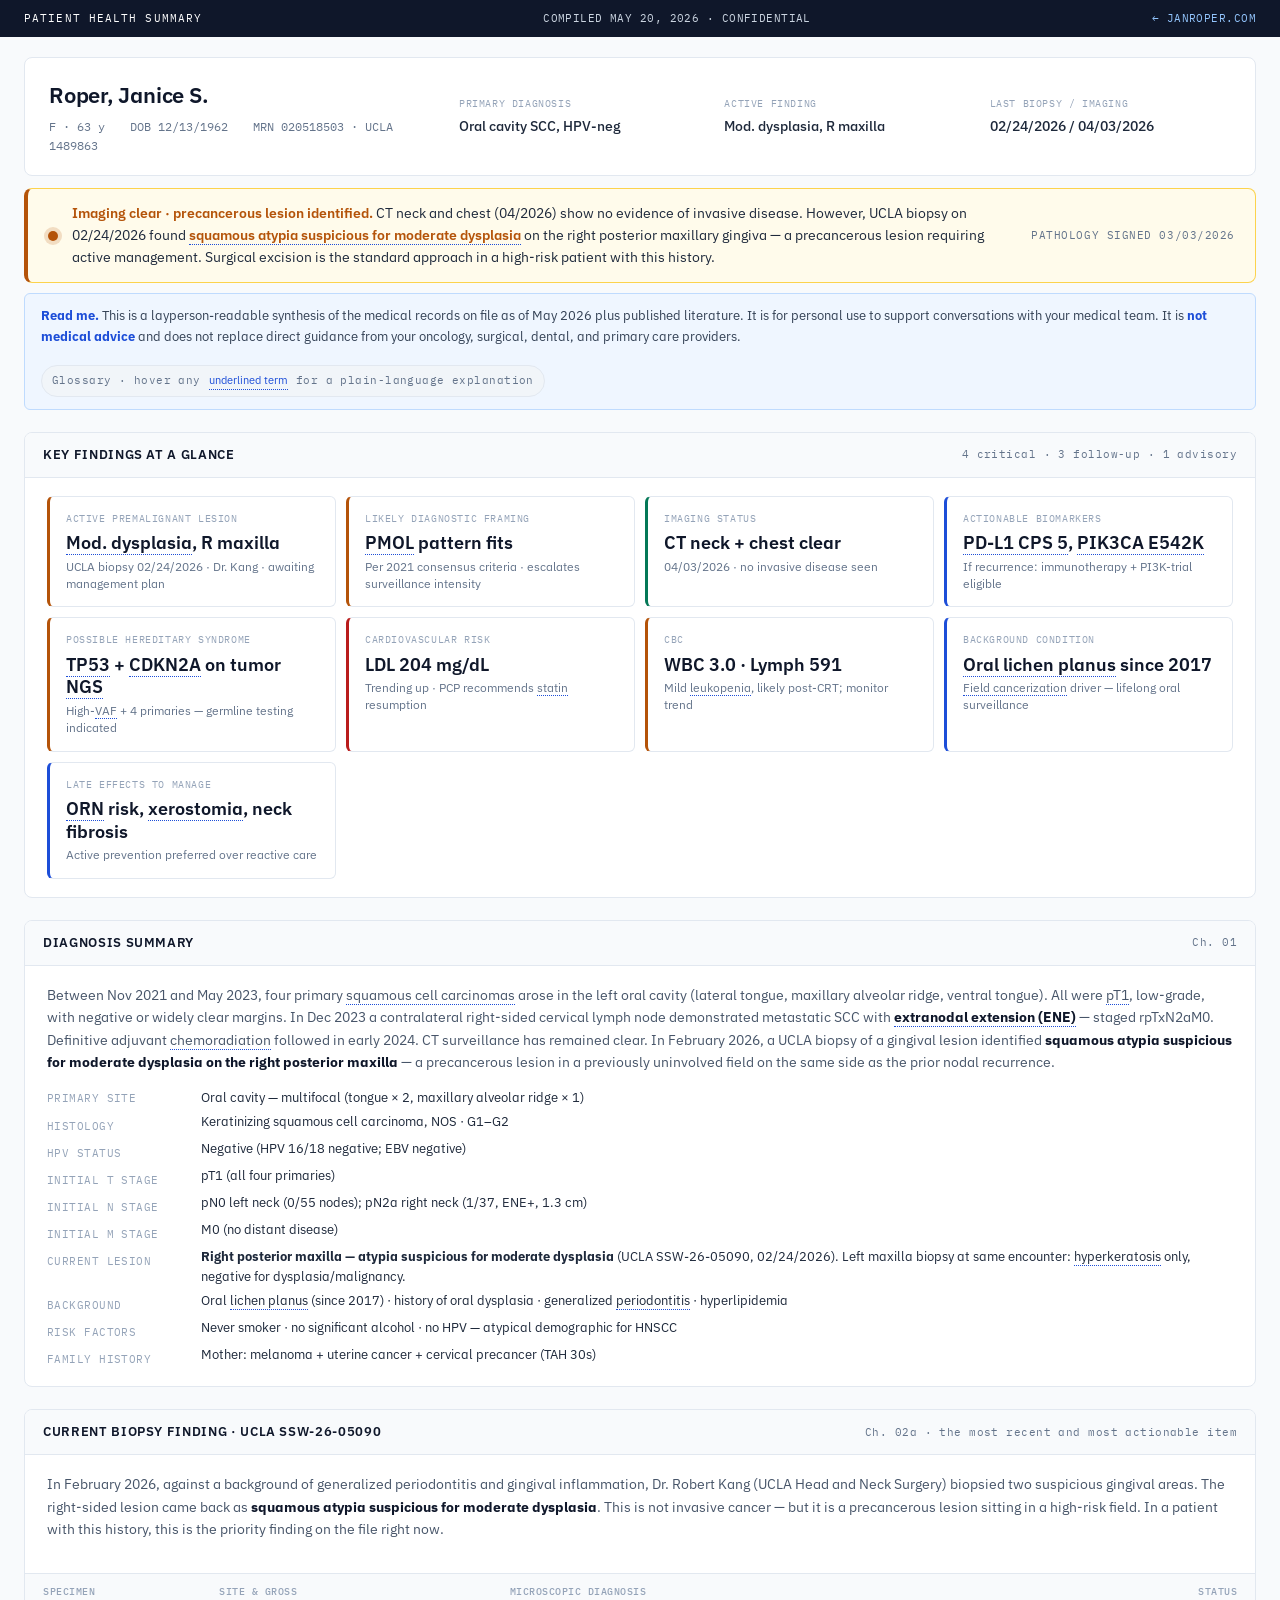
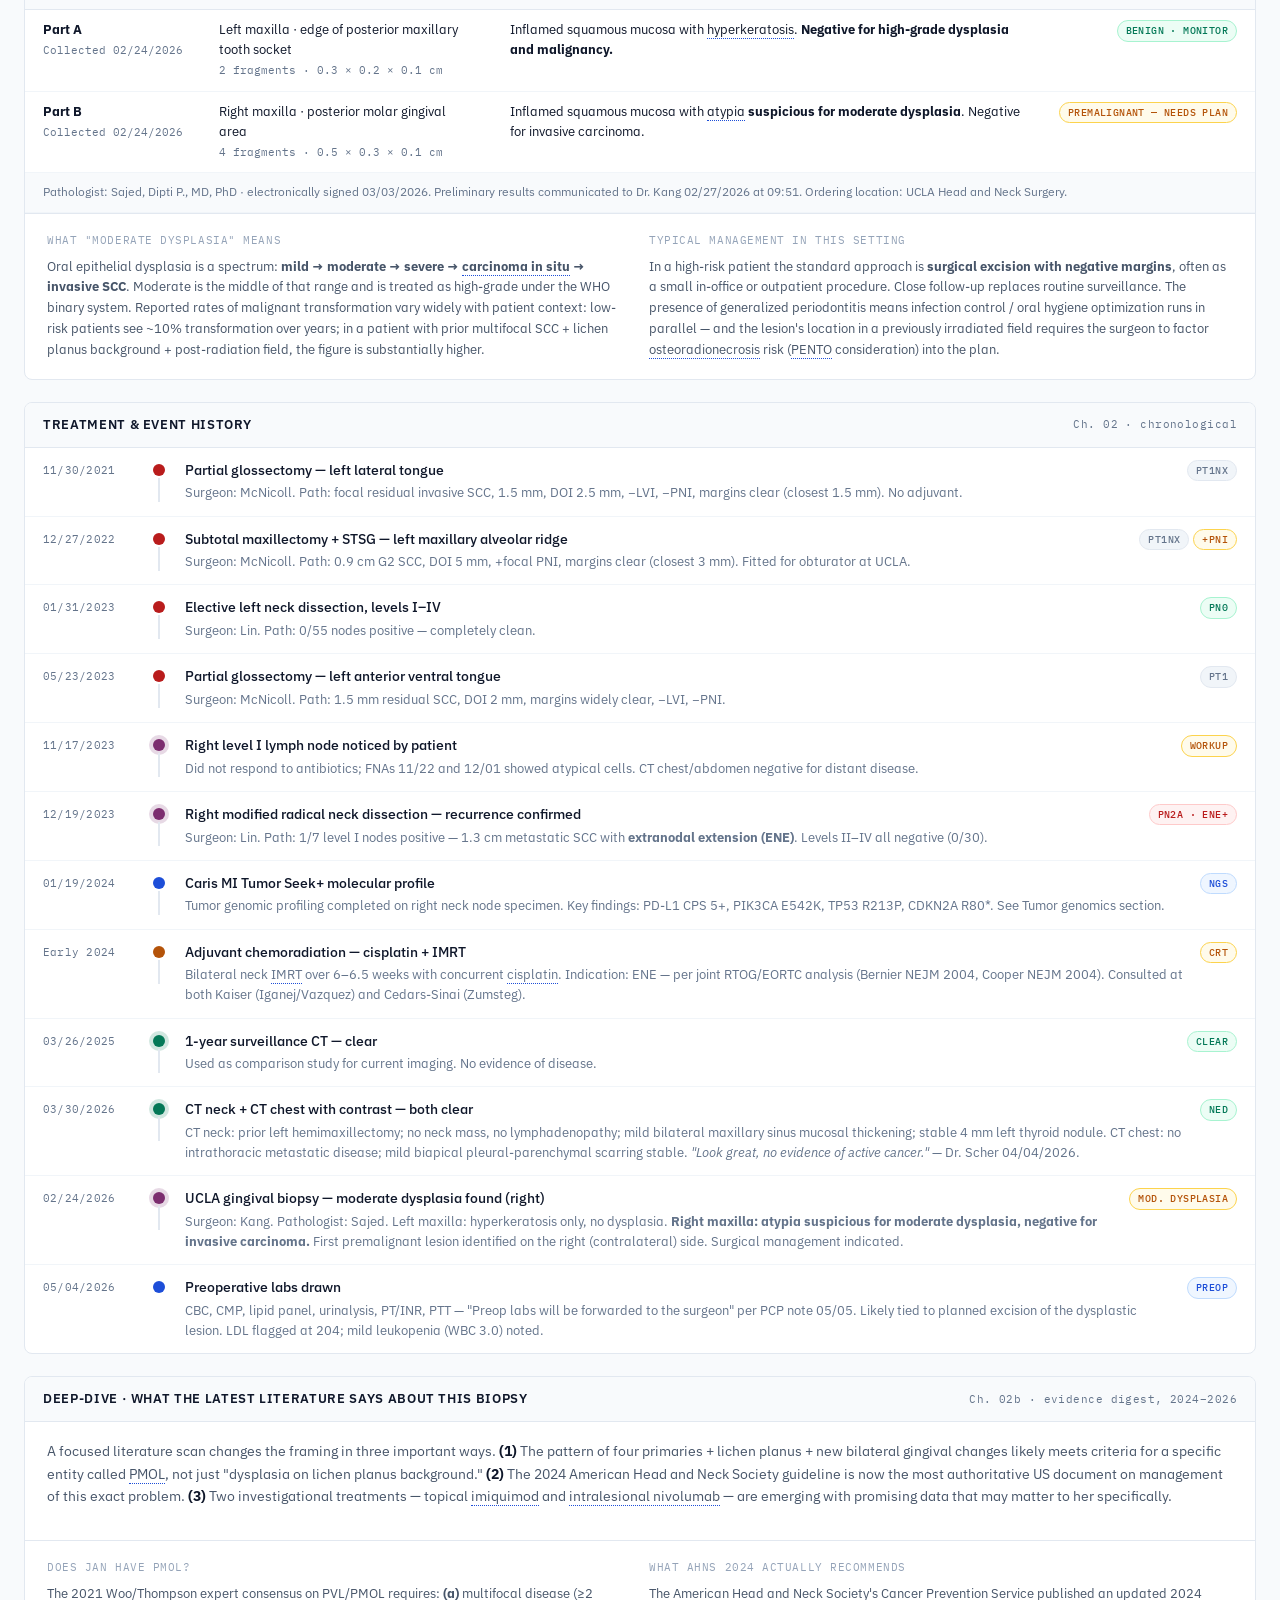
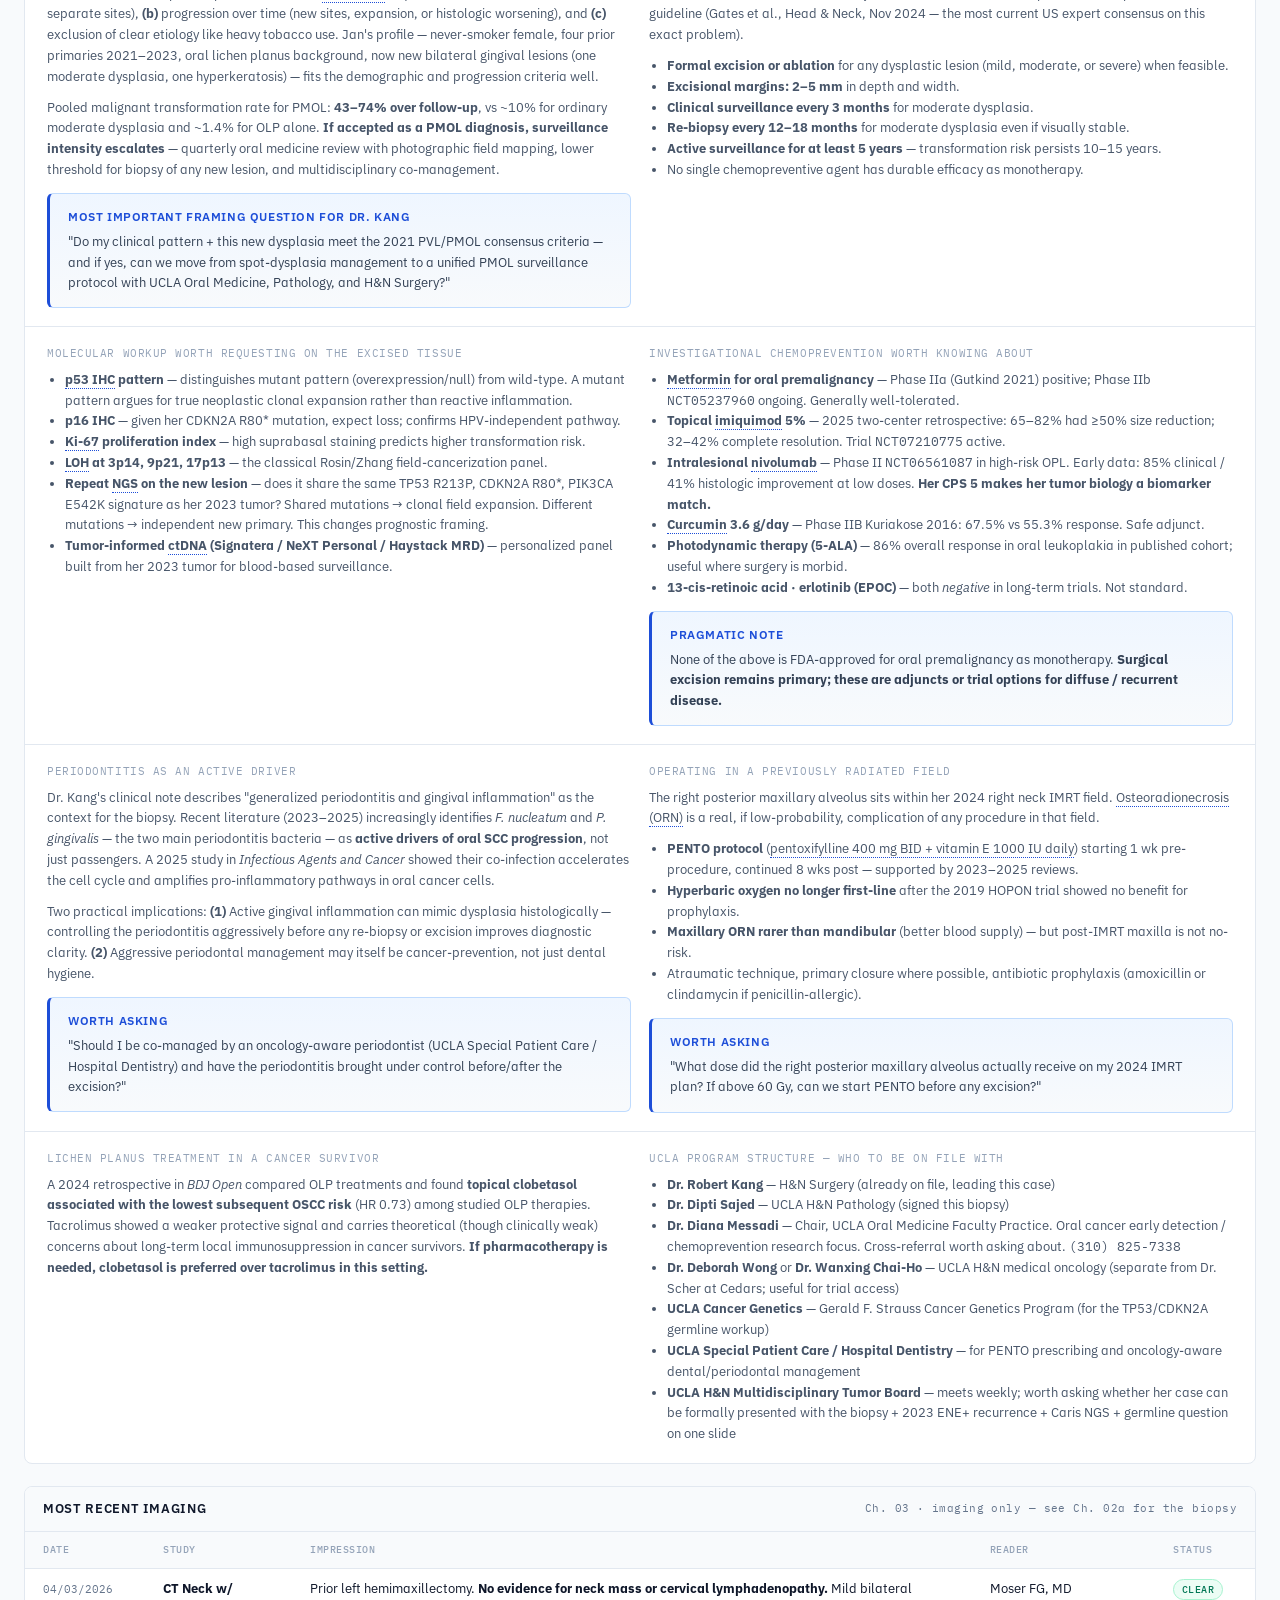
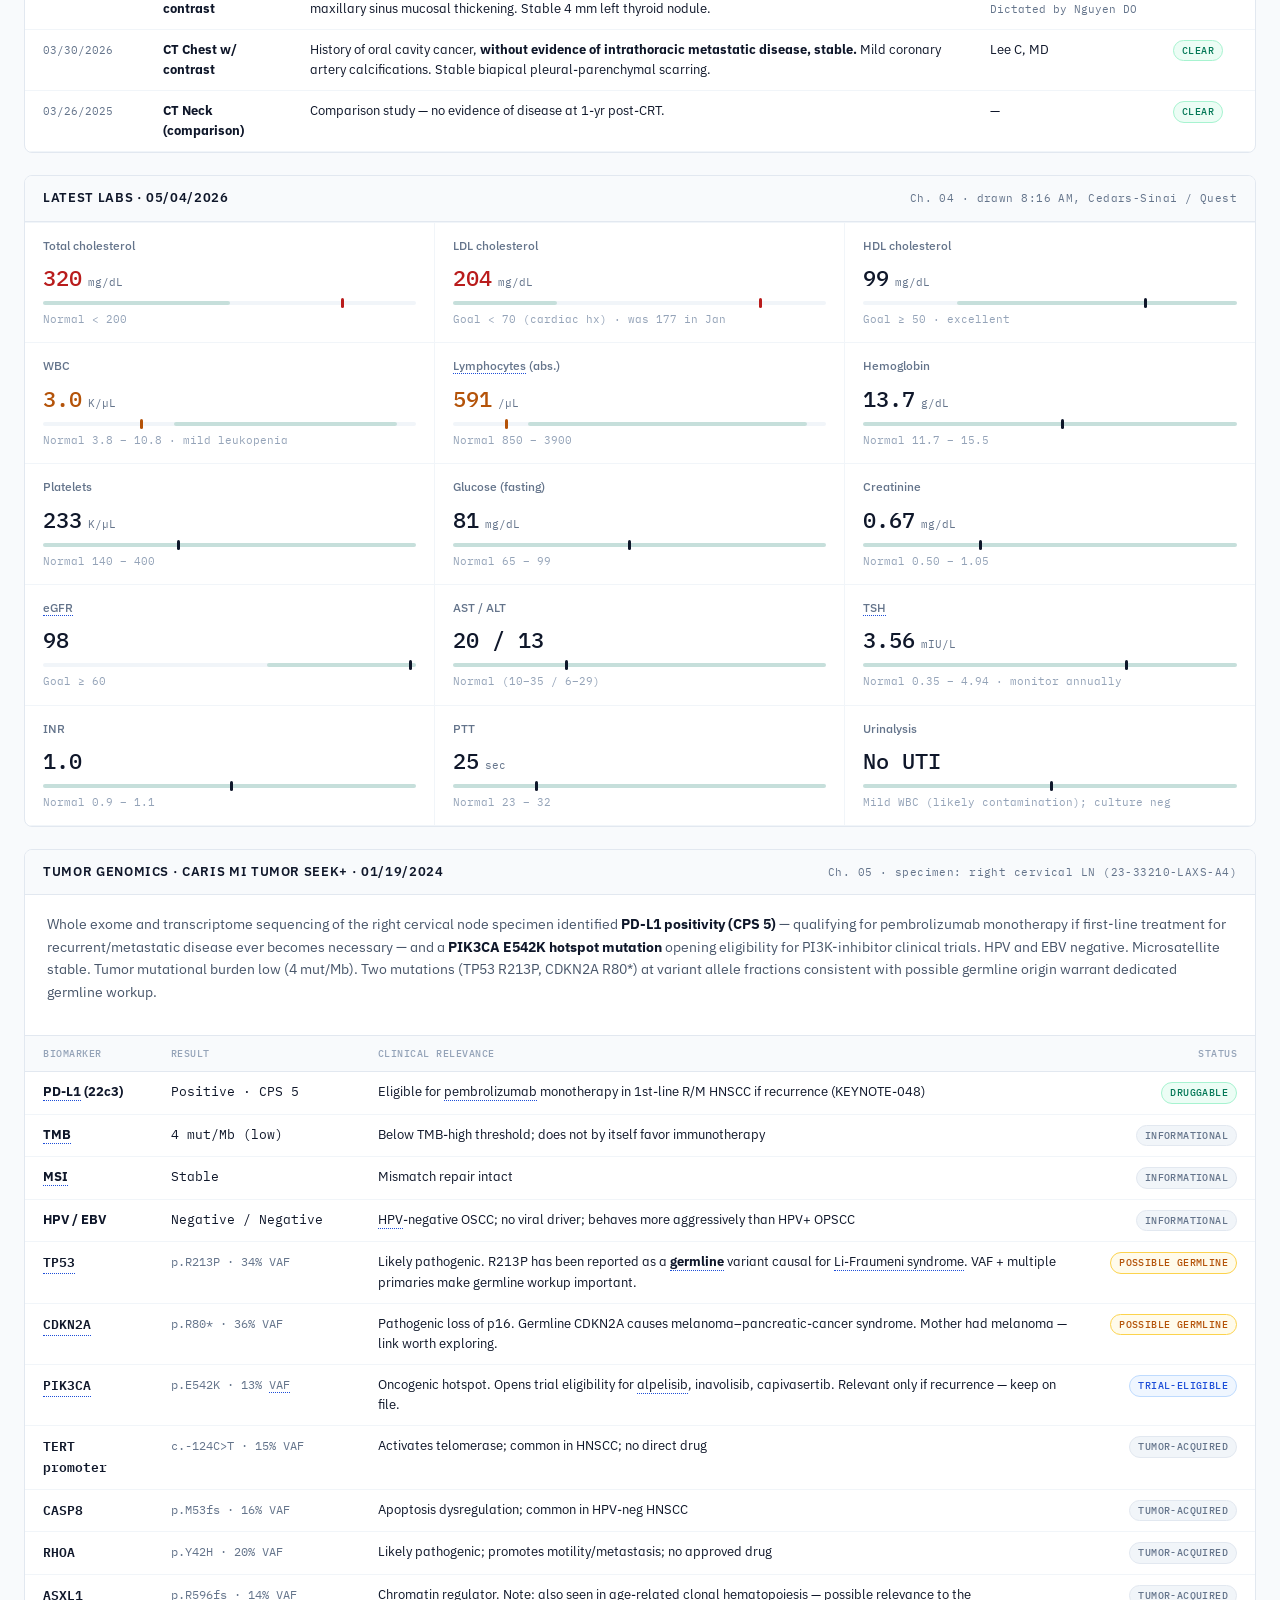
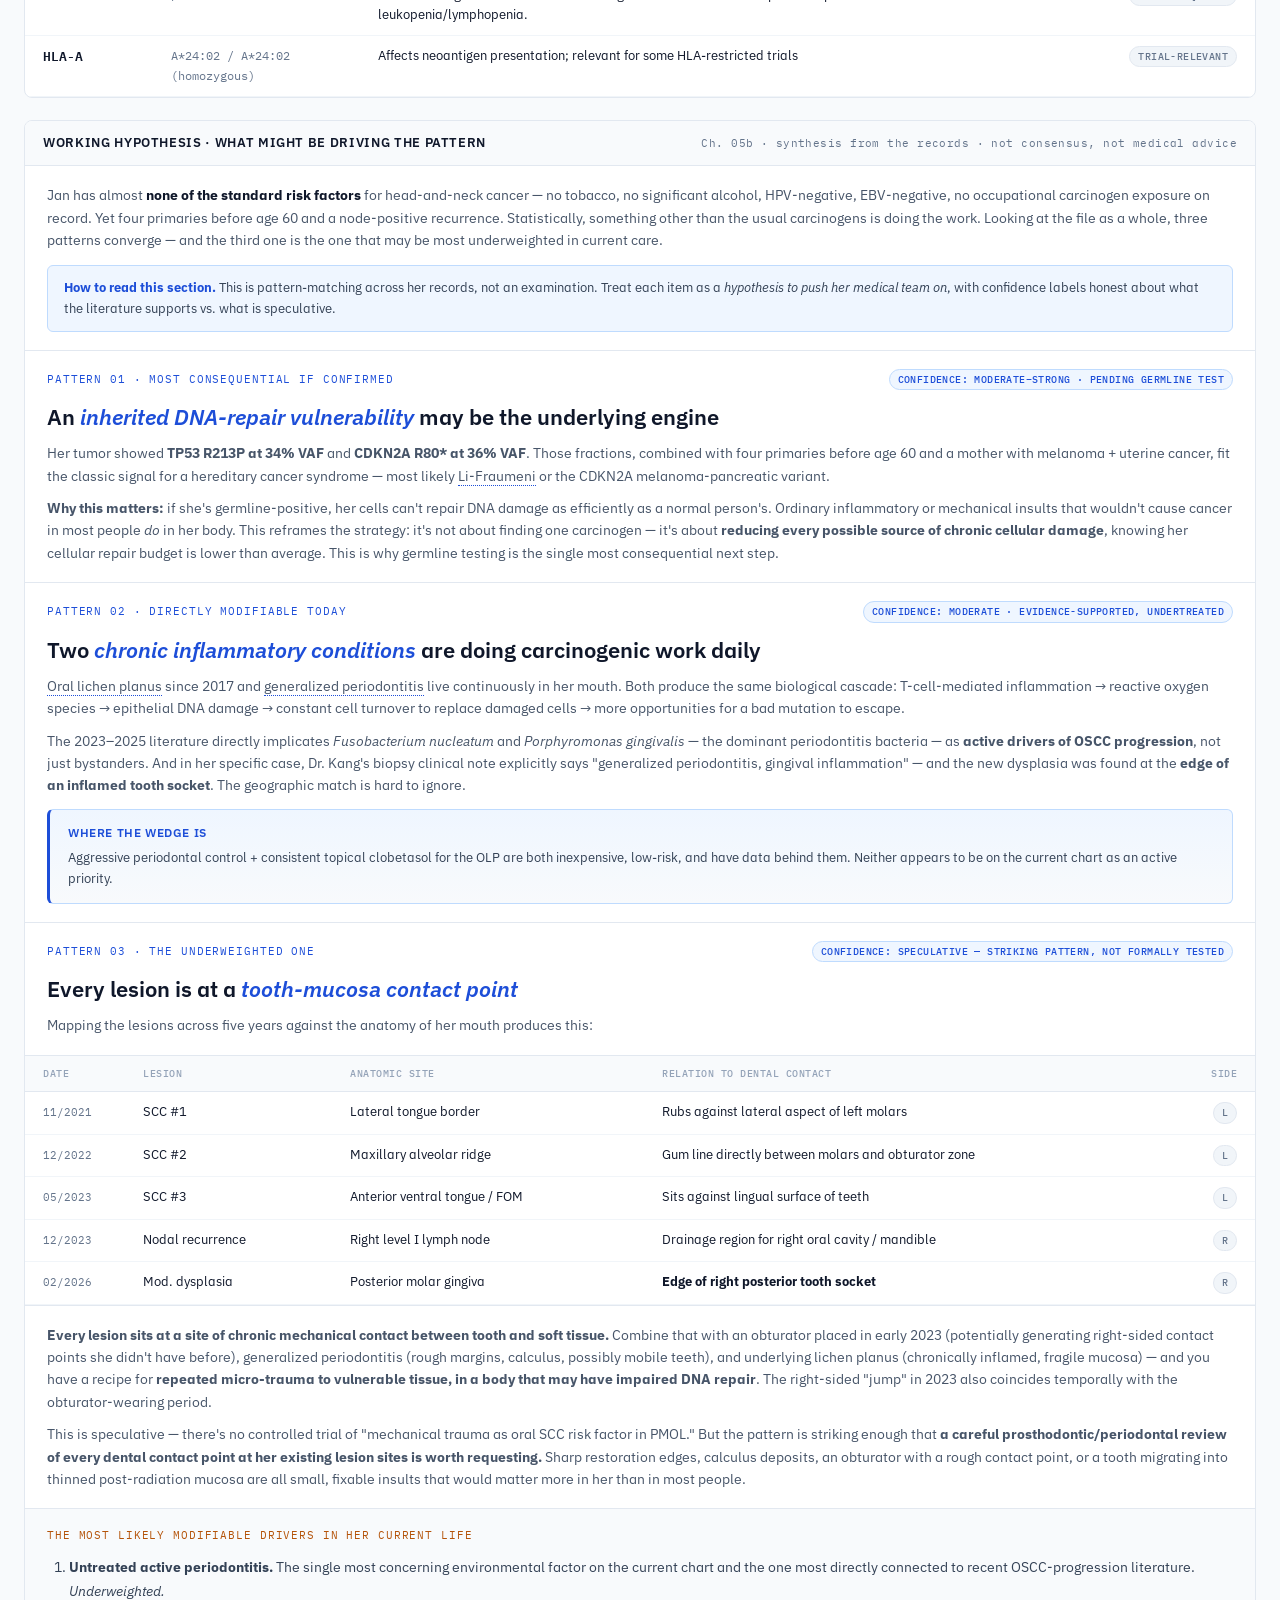
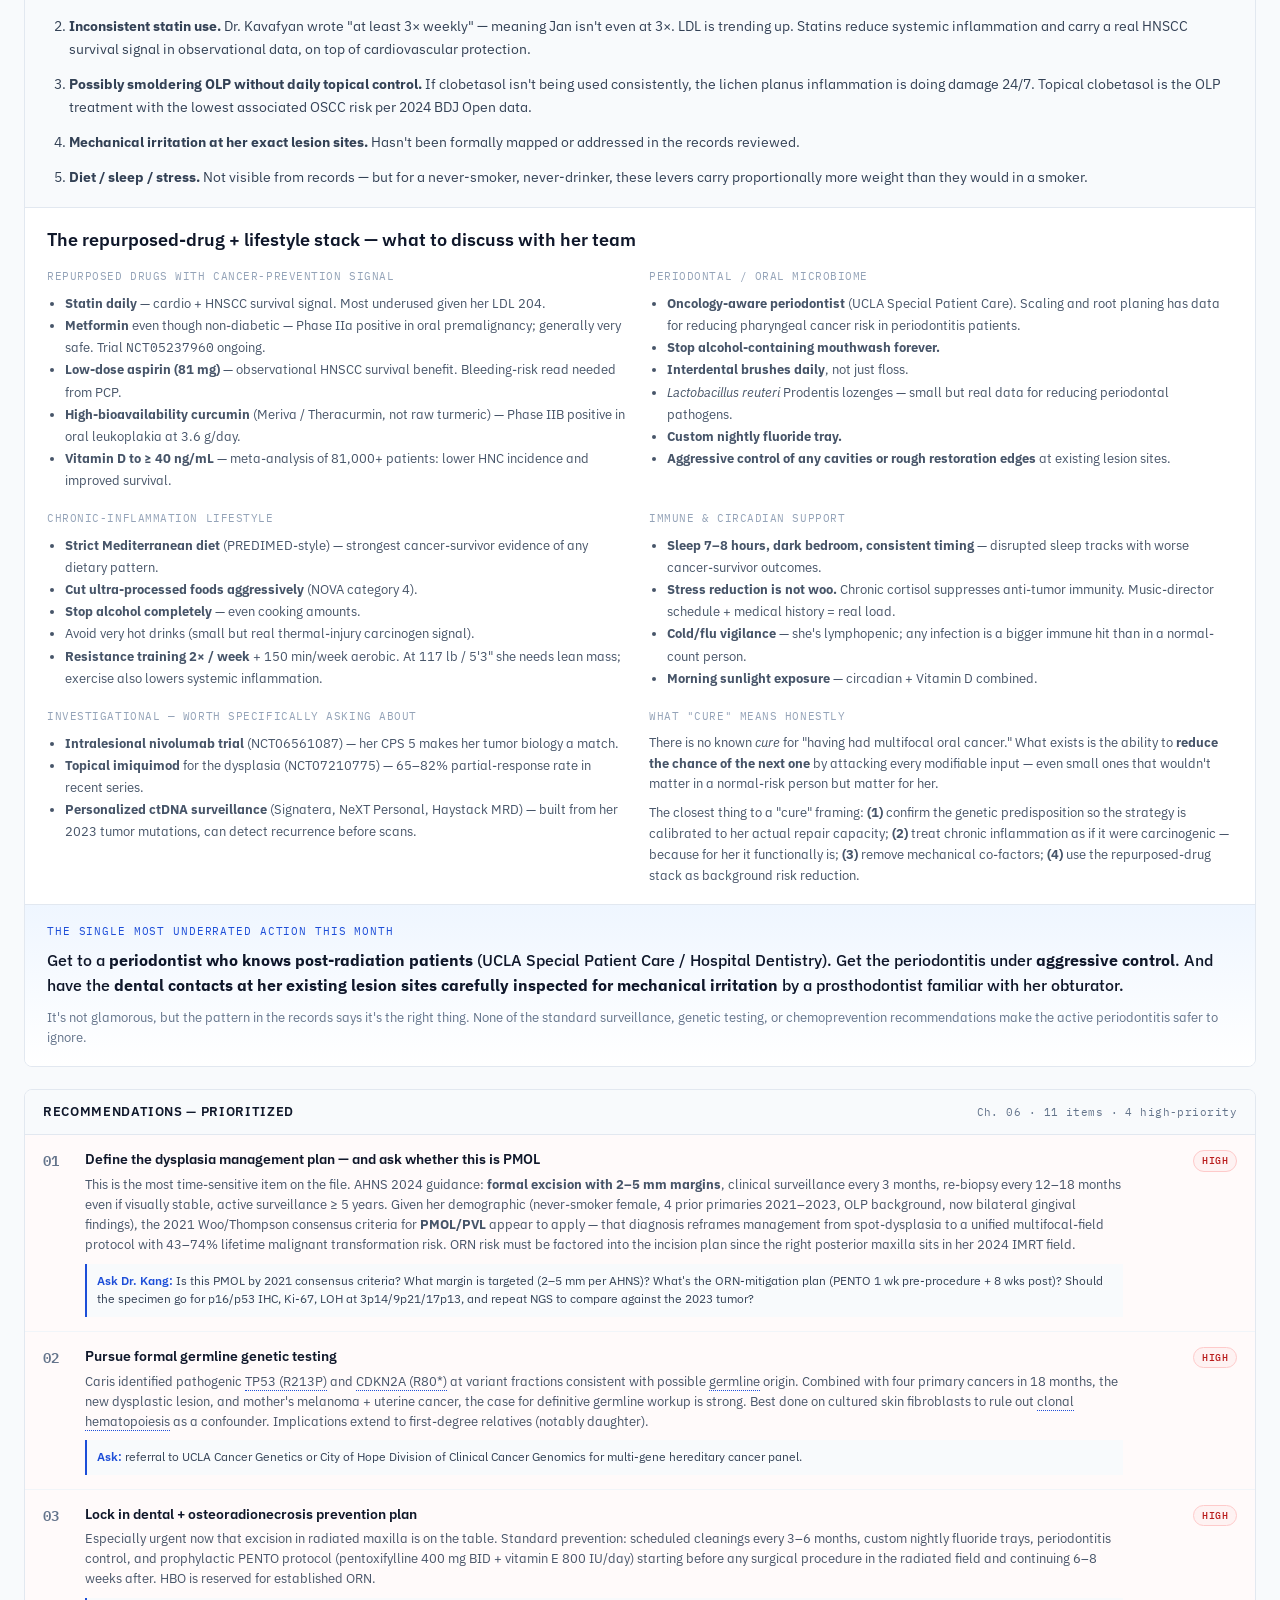
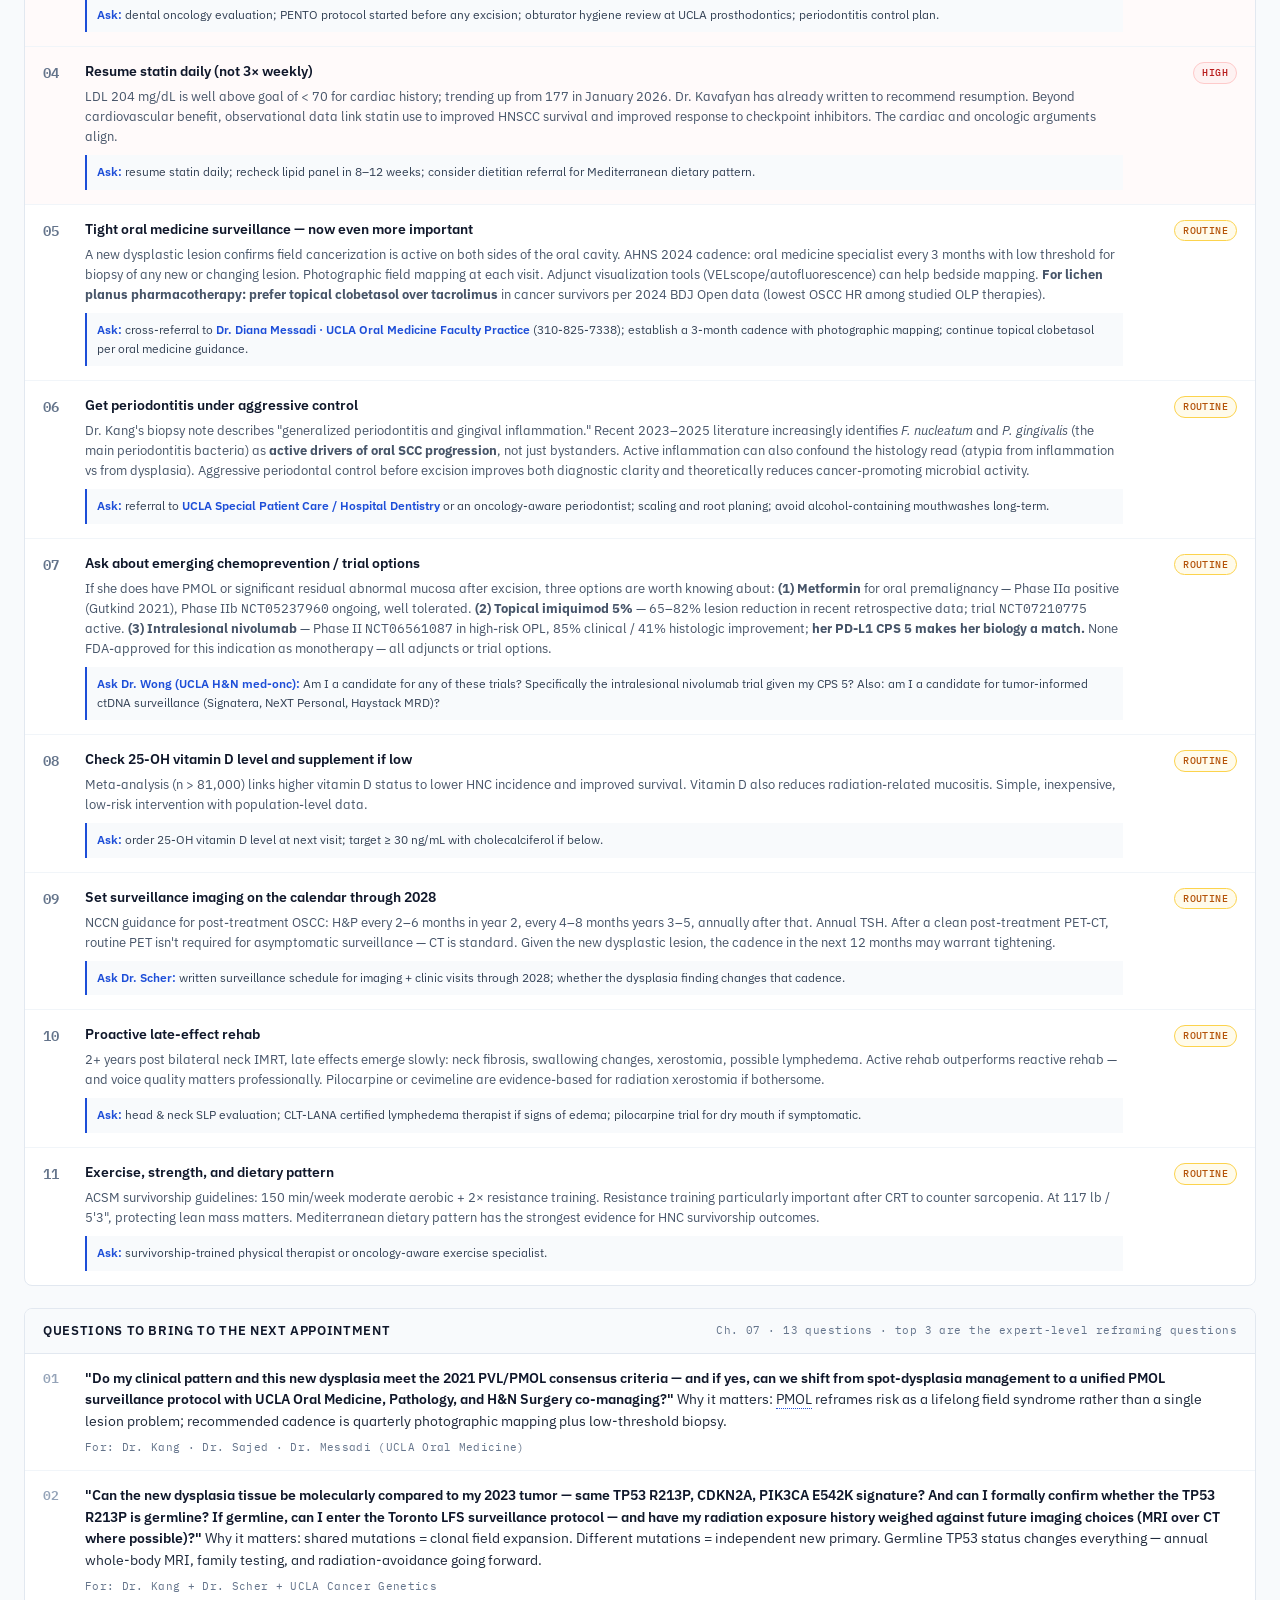
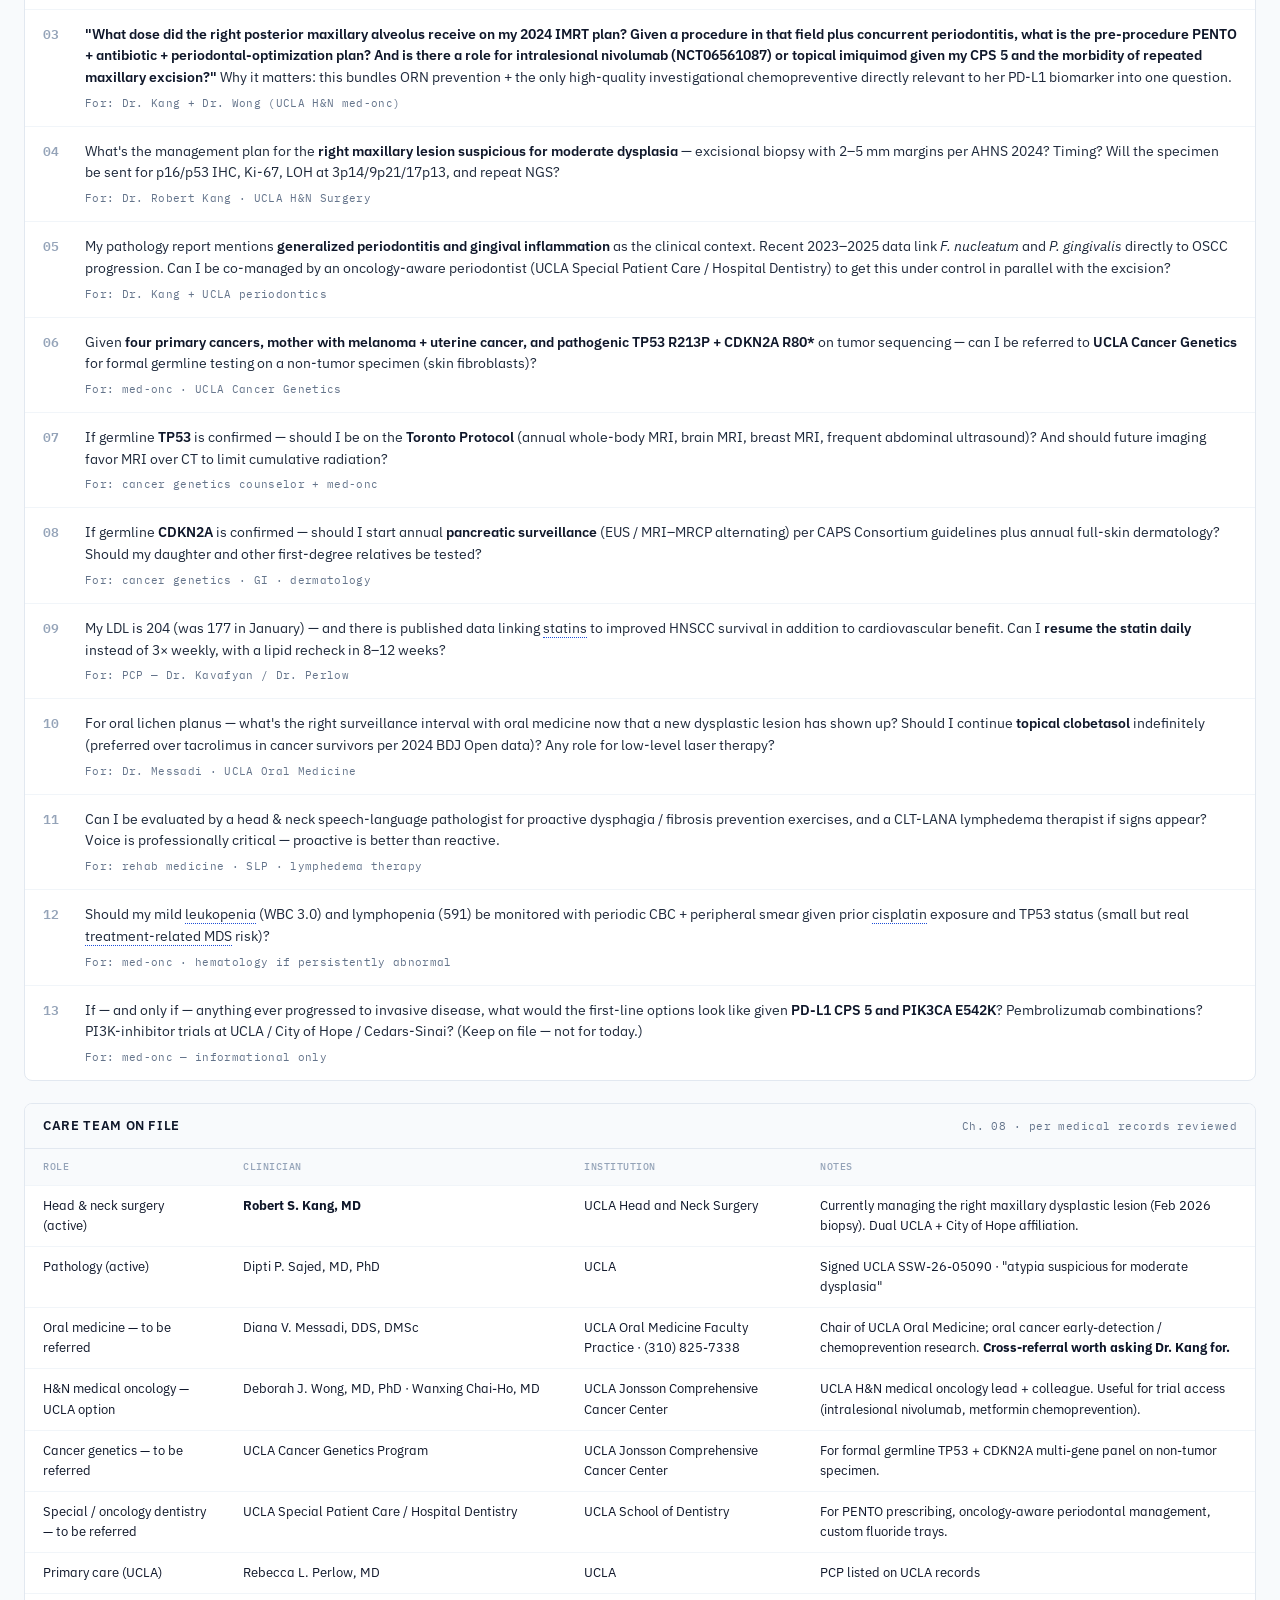
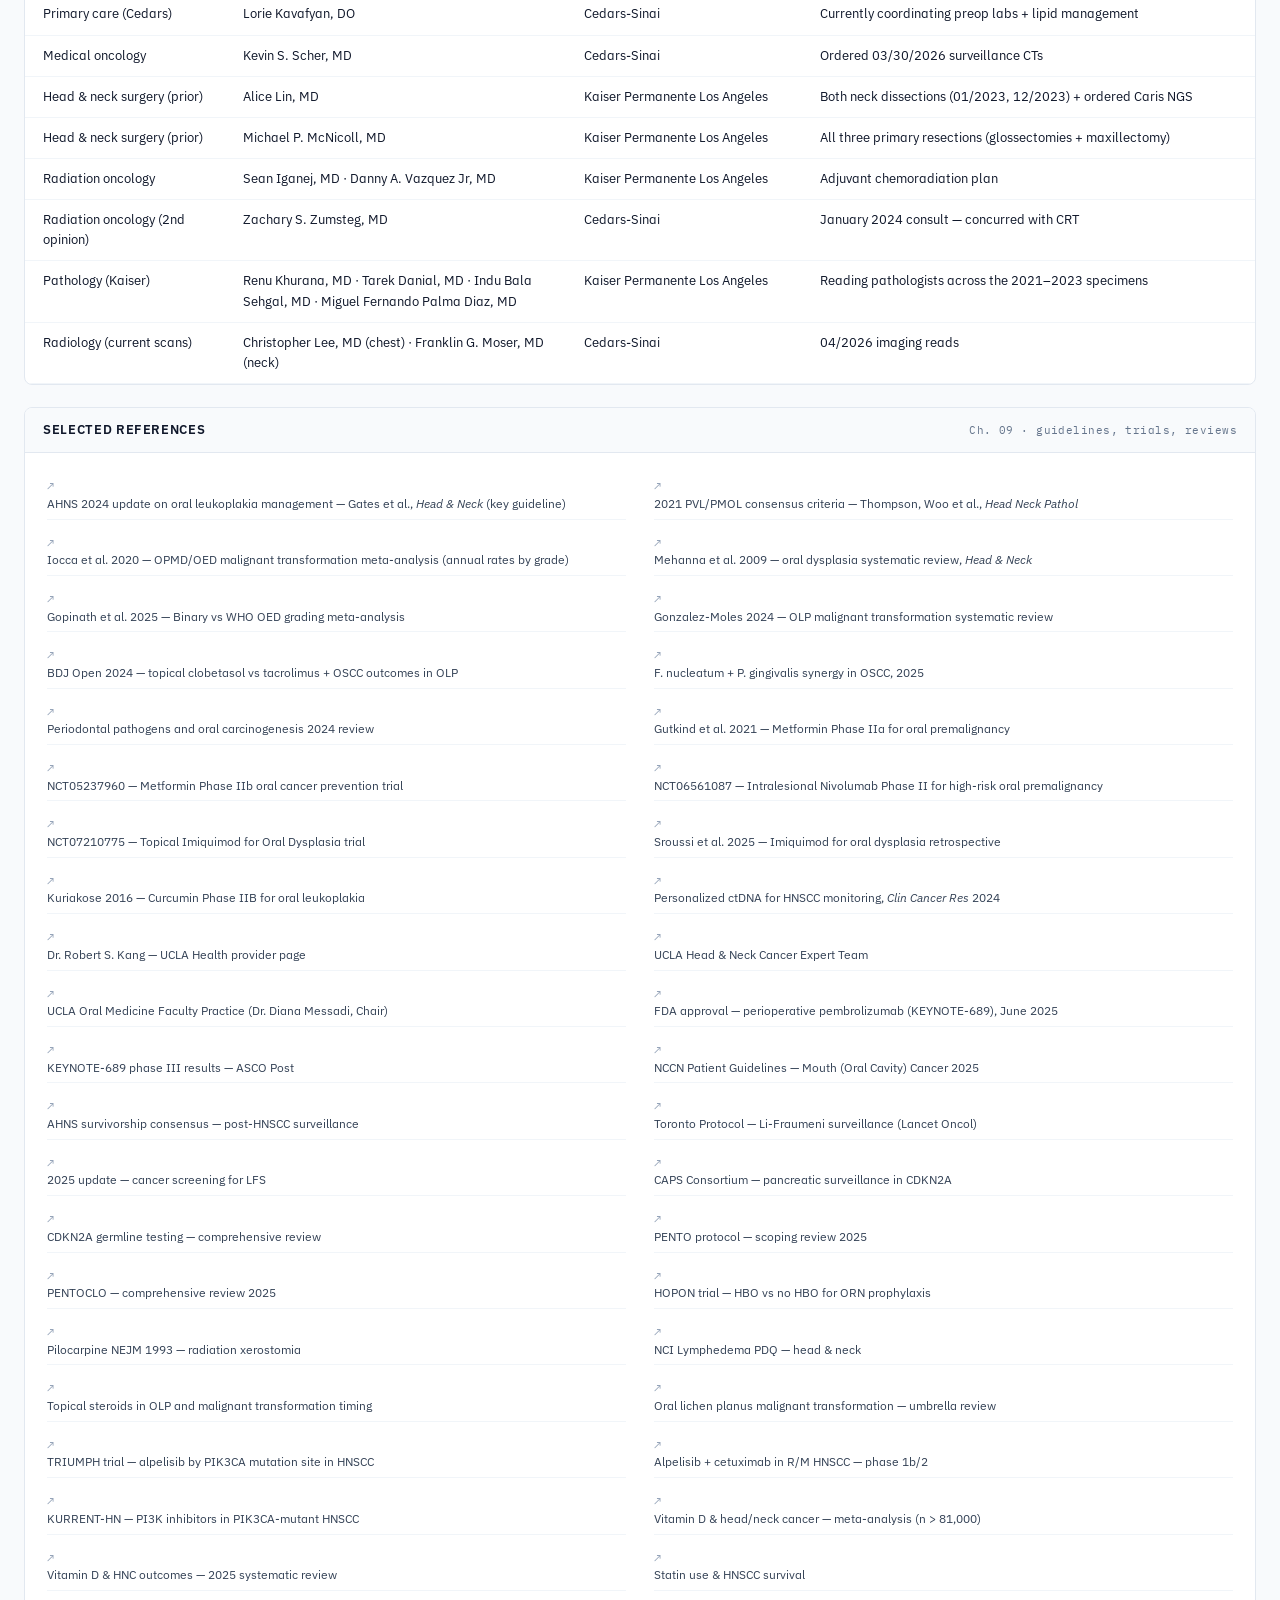
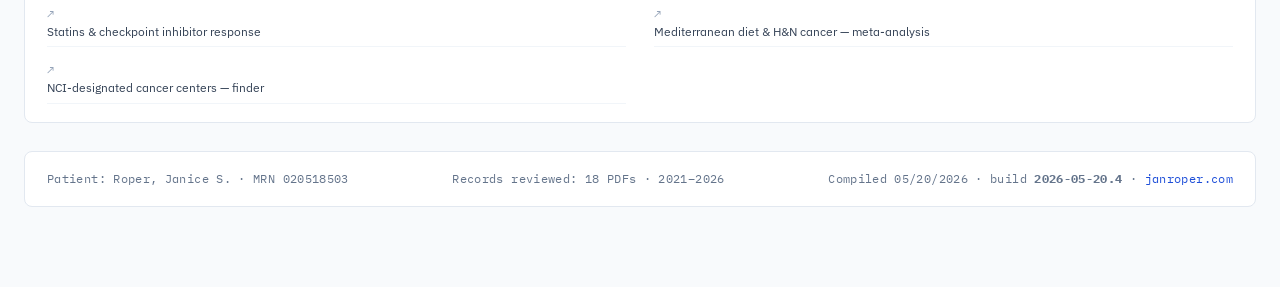
==== cancer/index.html @ f759d969 "Add cache-busting to /cancer page - Cache-Control / Pragma / Expires meta tags in head - Versioned C" ====
<!doctype html>
<html lang="en">
<head>
<meta charset="utf-8" />
<meta name="viewport" content="width=device-width, initial-scale=1" />
<title>Patient Health Summary — J. Roper</title>
<meta name="robots" content="noindex, nofollow">
<!-- Cache control — make sure browsers re-check for updates -->
<meta http-equiv="Cache-Control" content="no-cache, no-store, must-revalidate, max-age=0">
<meta http-equiv="Pragma" content="no-cache">
<meta http-equiv="Expires" content="0">
<meta name="build-version" content="2026-05-20.4">
<link rel="icon" href="data:,">
<link rel="preconnect" href="https://fonts.googleapis.com">
<link rel="preconnect" href="https://fonts.gstatic.com" crossorigin>
<link href="https://fonts.googleapis.com/css2?family=IBM+Plex+Sans:wght@300;400;500;600;700&family=IBM+Plex+Mono:wght@300;400;500;600&display=swap" rel="stylesheet">
<link rel="stylesheet" href="cancer.css?v=2026-05-20.4">
<script>
// Light-touch cache-buster: if the page came from cache and the user hits reload,
// force a fresh fetch of the HTML by appending a timestamp once per session.
(function() {
  try {
    var url = new URL(window.location.href);
    if (!url.searchParams.has('v') && performance && performance.getEntriesByType) {
      var nav = performance.getEntriesByType('navigation')[0];
      if (nav && nav.type === 'reload') {
        url.searchParams.set('v', Date.now());
        window.location.replace(url.toString());
      }
    }
  } catch (e) { /* no-op */ }
})();
</script>
</head>
<body>

<!-- ============== TOP STRIP ============== -->
<div class="topbar">
  <div class="inner">
    <span class="brand">Patient Health Summary</span>
    <span>Compiled May 20, 2026 · Confidential</span>
    <a href="../index.html">← janroper.com</a>
  </div>
</div>

<main class="shell">

  <!-- ============== PATIENT HEADER ============== -->
  <header class="patient-header">
    <div>
      <h1>Roper, Janice S.</h1>
      <div class="demo">
        <span>F · 63 y</span>
        <span>DOB 12/13/1962</span>
        <span>MRN 020518503 · UCLA 1489863</span>
      </div>
    </div>
    <div>
      <div class="field-label">Primary diagnosis</div>
      <div class="field-value">Oral cavity SCC, HPV-neg</div>
    </div>
    <div>
      <div class="field-label">Active finding</div>
      <div class="field-value">Mod. dysplasia, R maxilla</div>
    </div>
    <div>
      <div class="field-label">Last biopsy / imaging</div>
      <div class="field-value">02/24/2026 / 04/03/2026</div>
    </div>
  </header>

  <!-- ============== STATUS BANNER ============== -->
  <div class="status-banner warn">
    <span class="indicator"></span>
    <span><strong>Imaging clear · precancerous lesion identified.</strong> CT neck and chest (04/2026) show no evidence of invasive disease. However, UCLA biopsy on 02/24/2026 found <strong><span class="term" data-tip="Dysplasia means abnormal-looking cells that aren't cancer yet but could become cancer. Mild is least worrying, severe is closest to cancer. Moderate is in the middle and treated as 'high-grade' (more concerning).">squamous atypia suspicious for moderate dysplasia</span></strong> on the right posterior maxillary gingiva — a precancerous lesion requiring active management. Surgical excision is the standard approach in a high-risk patient with this history.</span>
    <span class="when">Pathology signed 03/03/2026</span>
  </div>

  <div class="advisory">
    <strong>Read me.</strong> This is a layperson-readable synthesis of the medical records on file as of May 2026 plus published literature. It is for personal use to support conversations with your medical team. It is <strong>not medical advice</strong> and does not replace direct guidance from your oncology, surgical, dental, and primary care providers.
    <div style="margin-top: 8px;">
      <span class="glossary-hint">Glossary · hover any <span class="demo">underlined term</span> for a plain-language explanation</span>
    </div>
  </div>

  <!-- ============== KEY FINDINGS ============== -->
  <section class="section">
    <div class="section-head">
      <h2>Key findings at a glance</h2>
      <span class="note">4 critical · 3 follow-up · 1 advisory</span>
    </div>
    <div class="section-body">
      <div class="findings">
        <div class="finding warn">
          <div class="label">Active premalignant lesion</div>
          <div class="value"><span class="term" data-tip="A precancerous lesion in the middle of the dysplasia spectrum (mild → moderate → severe → carcinoma in situ → invasive cancer). 'Moderate' is treated as high-grade under modern WHO criteria.">Mod. dysplasia</span>, R maxilla</div>
          <div class="sub">UCLA biopsy 02/24/2026 · Dr. Kang · awaiting management plan</div>
        </div>
        <div class="finding warn">
          <div class="label">Likely diagnostic framing</div>
          <div class="value"><span class="term" data-tip="Proliferative (Multifocal) Leukoplakia. A specific oral disease pattern with multiple white/precancerous patches at different times in different places. Affects mainly non-smoking women. Has a 43–74% lifetime cancer-conversion rate.">PMOL</span> pattern fits</div>
          <div class="sub">Per 2021 consensus criteria · escalates surveillance intensity</div>
        </div>
        <div class="finding ok">
          <div class="label">Imaging status</div>
          <div class="value">CT neck + chest clear</div>
          <div class="sub">04/03/2026 · no invasive disease seen</div>
        </div>
        <div class="finding info">
          <div class="label">Actionable biomarkers</div>
          <div class="value"><span class="term" data-tip="PD-L1 is a protein that some cancers use to evade the immune system. CPS (Combined Positive Score) of 5 means moderate expression — qualifies her for pembrolizumab (Keytruda) monotherapy if recurrence ever occurs.">PD-L1 CPS 5</span>, <span class="term" data-tip="A common cancer-driver mutation in the PI3-kinase pathway. Opens eligibility for clinical trials of drugs like alpelisib, inavolisib, capivasertib. Only relevant if there's a recurrence.">PIK3CA E542K</span></div>
          <div class="sub">If recurrence: immunotherapy + PI3K-trial eligible</div>
        </div>
        <div class="finding warn">
          <div class="label">Possible hereditary syndrome</div>
          <div class="value"><span class="term" data-tip="TP53 is the most-mutated gene in human cancer ('guardian of the genome'). The R213P variant detected here has been reported in some families as a cause of Li-Fraumeni syndrome — a hereditary cancer predisposition.">TP53</span> + <span class="term" data-tip="CDKN2A encodes p16, a brake on cell division. Inherited mutations in CDKN2A cause the melanoma-pancreatic cancer syndrome. Her mother had melanoma, which raises the question.">CDKN2A</span> on tumor <span class="term" data-tip="Next-Generation Sequencing — DNA testing that reads many genes at once. Caris ran this on her 2023 lymph node tumor.">NGS</span></div>
          <div class="sub">High-<span class="term" data-tip="Variant Allele Fraction — what percentage of the DNA copies carry the mutation. Around 50% suggests the mutation may be inherited (germline) rather than just in the tumor.">VAF</span> + 4 primaries — germline testing indicated</div>
        </div>
        <div class="finding flag">
          <div class="label">Cardiovascular risk</div>
          <div class="value">LDL 204 mg/dL</div>
          <div class="sub">Trending up · PCP recommends <span class="term" data-tip="Cholesterol-lowering medications (e.g., atorvastatin, rosuvastatin). Beyond cardiovascular protection, observational data link statin use to improved survival in head and neck cancer.">statin</span> resumption</div>
        </div>
        <div class="finding warn">
          <div class="label">CBC</div>
          <div class="value">WBC 3.0 · Lymph 591</div>
          <div class="sub">Mild <span class="term" data-tip="Lower-than-normal white blood cell count. Often persists for months to years after chemoradiation. Worth trending but rarely needs intervention unless severe.">leukopenia</span>, likely post-CRT; monitor trend</div>
        </div>
        <div class="finding info">
          <div class="label">Background condition</div>
          <div class="value"><span class="term" data-tip="A chronic immune-mediated inflammation of the mouth lining causing white lacy patches and sometimes painful erosions. About 1–2% transforms to oral cancer over years; that risk is much higher when combined with other features.">Oral lichen planus</span> since 2017</div>
          <div class="sub"><span class="term" data-tip="When an entire area of tissue (the 'field') has been damaged by carcinogens or chronic inflammation and develops cancer-prone changes. Multiple separate cancers can arise from the same field.">Field cancerization</span> driver — lifelong oral surveillance</div>
        </div>
        <div class="finding info">
          <div class="label">Late effects to manage</div>
          <div class="value"><span class="term" data-tip="Osteoradionecrosis — dead/damaged bone in previously radiated tissue. Can be triggered by dental extractions or surgery in the radiated area.">ORN</span> risk, <span class="term" data-tip="Chronic dry mouth from radiation damage to salivary glands. Common after head and neck IMRT. Treatable with pilocarpine, cevimeline, saliva substitutes.">xerostomia</span>, neck fibrosis</div>
          <div class="sub">Active prevention preferred over reactive care</div>
        </div>
      </div>
    </div>
  </section>

  <!-- ============== DIAGNOSIS SUMMARY ============== -->
  <section class="section">
    <div class="section-head">
      <h2>Diagnosis summary</h2>
      <span class="note">Ch. 01</span>
    </div>
    <div class="section-body">
      <p class="lede-clinical">Between Nov 2021 and May 2023, four primary <span class="term" data-tip="Squamous Cell Carcinoma — the most common cancer of the head and neck. Arises from the flat 'squamous' cells lining the mouth, throat, larynx.">squamous cell carcinomas</span> arose in the left oral cavity (lateral tongue, maxillary alveolar ridge, ventral tongue). All were <span class="term" data-tip="The smallest tumor stage: ≤2 cm in size with shallow invasion (≤5 mm deep). p = pathologic, T1 = the size/depth category.">pT1</span>, low-grade, with negative or widely clear margins. In Dec 2023 a contralateral right-sided cervical lymph node demonstrated metastatic SCC with <strong><span class="term" data-tip="Extranodal Extension — cancer cells in a lymph node broke through the node's outer wall (capsule). A high-risk feature that strongly predicts the need for chemoradiation after surgery.">extranodal extension (ENE)</span></strong> — staged rpTxN2aM0. Definitive adjuvant <span class="term" data-tip="Chemotherapy + radiation given at the same time. Each makes the other more effective. Standard approach for high-risk head/neck cancer after surgery, especially with ENE.">chemoradiation</span> followed in early 2024. CT surveillance has remained clear. In February 2026, a UCLA biopsy of a gingival lesion identified <strong>squamous atypia suspicious for moderate dysplasia on the right posterior maxilla</strong> — a precancerous lesion in a previously uninvolved field on the same side as the prior nodal recurrence.</p>
      <dl class="kv">
        <dt>Primary site</dt><dd>Oral cavity — multifocal (tongue × 2, maxillary alveolar ridge × 1)</dd>
        <dt>Histology</dt><dd>Keratinizing squamous cell carcinoma, NOS · G1–G2</dd>
        <dt>HPV status</dt><dd>Negative (HPV 16/18 negative; EBV negative)</dd>
        <dt>Initial T stage</dt><dd>pT1 (all four primaries)</dd>
        <dt>Initial N stage</dt><dd>pN0 left neck (0/55 nodes); pN2a right neck (1/37, ENE+, 1.3 cm)</dd>
        <dt>Initial M stage</dt><dd>M0 (no distant disease)</dd>
        <dt>Current lesion</dt><dd><strong>Right posterior maxilla — atypia suspicious for moderate dysplasia</strong> (UCLA SSW-26-05090, 02/24/2026). Left maxilla biopsy at same encounter: <span class="term" data-tip="Thickening of the outermost (keratin) layer of mucosa. Common, often inflammatory, and not itself precancerous — but in a high-risk patient warrants follow-up.">hyperkeratosis</span> only, negative for dysplasia/malignancy.</dd>
        <dt>Background</dt><dd>Oral <span class="term" data-tip="A chronic immune-mediated inflammation of the mouth lining causing white lacy patches and sometimes painful erosions. About 1–2% transforms to oral cancer over years.">lichen planus</span> (since 2017) · history of oral dysplasia · generalized <span class="term" data-tip="Inflammation and destruction of the gums and the bone supporting teeth. Recent data links the bacteria responsible (F. nucleatum, P. gingivalis) directly to oral cancer progression.">periodontitis</span> · hyperlipidemia</dd>
        <dt>Risk factors</dt><dd>Never smoker · no significant alcohol · no HPV — atypical demographic for HNSCC</dd>
        <dt>Family history</dt><dd>Mother: melanoma + uterine cancer + cervical precancer (TAH 30s)</dd>
      </dl>
    </div>
  </section>

  <!-- ============== CURRENT BIOPSY FINDING ============== -->
  <section class="section">
    <div class="section-head">
      <h2>Current biopsy finding · UCLA SSW-26-05090</h2>
      <span class="note">Ch. 02a · the most recent and most actionable item</span>
    </div>
    <div class="section-body">
      <p class="lede-clinical">In February 2026, against a background of generalized periodontitis and gingival inflammation, Dr. Robert Kang (UCLA Head and Neck Surgery) biopsied two suspicious gingival areas. The right-sided lesion came back as <strong>squamous atypia suspicious for moderate dysplasia</strong>. This is not invasive cancer — but it is a precancerous lesion sitting in a high-risk field. In a patient with this history, this is the priority finding on the file right now.</p>
    </div>
    <div class="section-body nopad" style="border-top: 1px solid var(--line);">
      <table class="data">
        <thead>
          <tr>
            <th style="width: 130px;">Specimen</th>
            <th>Site &amp; gross</th>
            <th>Microscopic diagnosis</th>
            <th class="right" style="width: 180px;">Status</th>
          </tr>
        </thead>
        <tbody>
          <tr>
            <td><strong>Part A</strong><br><span class="when">Collected 02/24/2026</span></td>
            <td>Left maxilla · edge of posterior maxillary tooth socket<br><span class="muted mono" style="font-size:11px;">2 fragments · 0.3 × 0.2 × 0.1 cm</span></td>
            <td>Inflamed squamous mucosa with <span class="term" data-tip="Thickening of the outermost (keratin) layer of mucosa. Common in chronic irritation or inflammation; not itself precancerous but warrants follow-up in a high-risk patient.">hyperkeratosis</span>. <strong>Negative for high-grade dysplasia and malignancy.</strong></td>
            <td class="right"><span class="badge ok">Benign · monitor</span></td>
          </tr>
          <tr>
            <td><strong>Part B</strong><br><span class="when">Collected 02/24/2026</span></td>
            <td>Right maxilla · posterior molar gingival area<br><span class="muted mono" style="font-size:11px;">4 fragments · 0.5 × 0.3 × 0.1 cm</span></td>
            <td>Inflamed squamous mucosa with <span class="term" data-tip="Cellular changes that look abnormal but aren't clearly cancer or even dysplasia yet. 'Suspicious for' means the pathologist sees concerning features without a definitive call — typically treated as the suspected entity in a high-risk patient.">atypia</span> <strong>suspicious for moderate dysplasia</strong>. Negative for invasive carcinoma.</td>
            <td class="right"><span class="badge warn">Premalignant — needs plan</span></td>
          </tr>
        </tbody>
        <tfoot>
          <tr>
            <td colspan="4" style="background: var(--bg-tint); font-size: 12px; color: var(--text-soft); padding: 10px 18px;">
              Pathologist: Sajed, Dipti P., MD, PhD · electronically signed 03/03/2026. Preliminary results communicated to Dr. Kang 02/27/2026 at 09:51. Ordering location: UCLA Head and Neck Surgery.
            </td>
          </tr>
        </tfoot>
      </table>
    </div>
    <div class="section-body" style="border-top: 1px solid var(--line);">
      <div class="grid-2">
        <div>
          <div style="font-family: var(--mono); font-size: 11px; text-transform: uppercase; color: var(--muted); letter-spacing: 0.05em; margin-bottom: 8px;">What "moderate dysplasia" means</div>
          <p style="font-size: 13px; color: var(--text); line-height: 1.6;">Oral epithelial dysplasia is a spectrum: <strong>mild → moderate → severe → <span class="term" data-tip="Cancer cells confined to the surface layer, not yet invading deeper tissue. One step before invasive cancer. Almost always curable with complete excision.">carcinoma in situ</span> → invasive SCC</strong>. Moderate is the middle of that range and is treated as high-grade under the WHO binary system. Reported rates of malignant transformation vary widely with patient context: low-risk patients see ~10% transformation over years; in a patient with prior multifocal SCC + lichen planus background + post-radiation field, the figure is substantially higher.</p>
        </div>
        <div>
          <div style="font-family: var(--mono); font-size: 11px; text-transform: uppercase; color: var(--muted); letter-spacing: 0.05em; margin-bottom: 8px;">Typical management in this setting</div>
          <p style="font-size: 13px; color: var(--text); line-height: 1.6;">In a high-risk patient the standard approach is <strong>surgical excision with negative margins</strong>, often as a small in-office or outpatient procedure. Close follow-up replaces routine surveillance. The presence of generalized periodontitis means infection control / oral hygiene optimization runs in parallel — and the lesion's location in a previously irradiated field requires the surgeon to factor <span class="term" data-tip="Osteoradionecrosis — dead/damaged bone in a previously radiated area. Can be triggered by surgery in the radiated field. Less common in the upper jaw than the lower, but still a real risk.">osteoradionecrosis</span> risk (<span class="term" data-tip="Pentoxifylline (improves blood flow) + vitamin E (antioxidant) taken for several weeks. Modern evidence-based approach to preventing and treating radiation-related bone problems. Standard regimen: pentoxifylline 400 mg twice daily + vitamin E 1000 IU daily.">PENTO</span> consideration) into the plan.</p>
        </div>
      </div>
    </div>
  </section>

  <!-- ============== TREATMENT HISTORY ============== -->
  <section class="section">
    <div class="section-head">
      <h2>Treatment & event history</h2>
      <span class="note">Ch. 02 · chronological</span>
    </div>
    <div class="section-body nopad">
      <div class="timeline">
        <div class="tl-row surgery">
          <span class="tl-date">11/30/2021</span>
          <span class="tl-marker"></span>
          <div class="tl-body">
            <div class="tl-title">Partial glossectomy — left lateral tongue</div>
            <div class="tl-detail">Surgeon: McNicoll. Path: focal residual invasive SCC, 1.5 mm, DOI 2.5 mm, −LVI, −PNI, margins clear (closest 1.5 mm). No adjuvant.</div>
          </div>
          <div class="tl-badges"><span class="badge muted">pT1Nx</span></div>
        </div>
        <div class="tl-row surgery">
          <span class="tl-date">12/27/2022</span>
          <span class="tl-marker"></span>
          <div class="tl-body">
            <div class="tl-title">Subtotal maxillectomy + STSG — left maxillary alveolar ridge</div>
            <div class="tl-detail">Surgeon: McNicoll. Path: 0.9 cm G2 SCC, DOI 5 mm, +focal PNI, margins clear (closest 3 mm). Fitted for obturator at UCLA.</div>
          </div>
          <div class="tl-badges"><span class="badge muted">pT1Nx</span><span class="badge warn">+PNI</span></div>
        </div>
        <div class="tl-row surgery">
          <span class="tl-date">01/31/2023</span>
          <span class="tl-marker"></span>
          <div class="tl-body">
            <div class="tl-title">Elective left neck dissection, levels I–IV</div>
            <div class="tl-detail">Surgeon: Lin. Path: 0/55 nodes positive — completely clean.</div>
          </div>
          <div class="tl-badges"><span class="badge ok">pN0</span></div>
        </div>
        <div class="tl-row surgery">
          <span class="tl-date">05/23/2023</span>
          <span class="tl-marker"></span>
          <div class="tl-body">
            <div class="tl-title">Partial glossectomy — left anterior ventral tongue</div>
            <div class="tl-detail">Surgeon: McNicoll. Path: 1.5 mm residual SCC, DOI 2 mm, margins widely clear, −LVI, −PNI.</div>
          </div>
          <div class="tl-badges"><span class="badge muted">pT1</span></div>
        </div>
        <div class="tl-row recurrence">
          <span class="tl-date">11/17/2023</span>
          <span class="tl-marker"></span>
          <div class="tl-body">
            <div class="tl-title">Right level I lymph node noticed by patient</div>
            <div class="tl-detail">Did not respond to antibiotics; FNAs 11/22 and 12/01 showed atypical cells. CT chest/abdomen negative for distant disease.</div>
          </div>
          <div class="tl-badges"><span class="badge warn">Workup</span></div>
        </div>
        <div class="tl-row recurrence">
          <span class="tl-date">12/19/2023</span>
          <span class="tl-marker"></span>
          <div class="tl-body">
            <div class="tl-title">Right modified radical neck dissection — recurrence confirmed</div>
            <div class="tl-detail">Surgeon: Lin. Path: 1/7 level I nodes positive — 1.3 cm metastatic SCC with <strong>extranodal extension (ENE)</strong>. Levels II–IV all negative (0/30).</div>
          </div>
          <div class="tl-badges"><span class="badge flag">pN2a · ENE+</span></div>
        </div>
        <div class="tl-row imaging">
          <span class="tl-date">01/19/2024</span>
          <span class="tl-marker"></span>
          <div class="tl-body">
            <div class="tl-title">Caris MI Tumor Seek+ molecular profile</div>
            <div class="tl-detail">Tumor genomic profiling completed on right neck node specimen. Key findings: PD-L1 CPS 5+, PIK3CA E542K, TP53 R213P, CDKN2A R80*. See Tumor genomics section.</div>
          </div>
          <div class="tl-badges"><span class="badge info">NGS</span></div>
        </div>
        <div class="tl-row treatment">
          <span class="tl-date">Early 2024</span>
          <span class="tl-marker"></span>
          <div class="tl-body">
            <div class="tl-title">Adjuvant chemoradiation — cisplatin + IMRT</div>
            <div class="tl-detail">Bilateral neck <span class="term" data-tip="Intensity-Modulated Radiation Therapy — a precise form of radiation that shapes the dose to match the tumor while sparing nearby healthy tissue (salivary glands, spinal cord). Standard for head/neck cancer.">IMRT</span> over 6–6.5 weeks with concurrent <span class="term" data-tip="A platinum-based chemotherapy drug. Given alongside radiation to make tumor cells more sensitive to radiation. Very effective but can cause hearing loss, kidney effects, and persistent low blood counts.">cisplatin</span>. Indication: ENE — per joint RTOG/EORTC analysis (Bernier NEJM 2004, Cooper NEJM 2004). Consulted at both Kaiser (Iganej/Vazquez) and Cedars-Sinai (Zumsteg).</div>
          </div>
          <div class="tl-badges"><span class="badge warn">CRT</span></div>
        </div>
        <div class="tl-row clear">
          <span class="tl-date">03/26/2025</span>
          <span class="tl-marker"></span>
          <div class="tl-body">
            <div class="tl-title">1-year surveillance CT — clear</div>
            <div class="tl-detail">Used as comparison study for current imaging. No evidence of disease.</div>
          </div>
          <div class="tl-badges"><span class="badge ok">Clear</span></div>
        </div>
        <div class="tl-row clear">
          <span class="tl-date">03/30/2026</span>
          <span class="tl-marker"></span>
          <div class="tl-body">
            <div class="tl-title">CT neck + CT chest with contrast — both clear</div>
            <div class="tl-detail">CT neck: prior left hemimaxillectomy; no neck mass, no lymphadenopathy; mild bilateral maxillary sinus mucosal thickening; stable 4 mm left thyroid nodule. CT chest: no intrathoracic metastatic disease; mild biapical pleural-parenchymal scarring stable. <em>"Look great, no evidence of active cancer."</em> — Dr. Scher 04/04/2026.</div>
          </div>
          <div class="tl-badges"><span class="badge ok">NED</span></div>
        </div>
        <div class="tl-row recurrence">
          <span class="tl-date">02/24/2026</span>
          <span class="tl-marker"></span>
          <div class="tl-body">
            <div class="tl-title">UCLA gingival biopsy — moderate dysplasia found (right)</div>
            <div class="tl-detail">Surgeon: Kang. Pathologist: Sajed. Left maxilla: hyperkeratosis only, no dysplasia. <strong>Right maxilla: atypia suspicious for moderate dysplasia, negative for invasive carcinoma.</strong> First premalignant lesion identified on the right (contralateral) side. Surgical management indicated.</div>
          </div>
          <div class="tl-badges"><span class="badge warn">Mod. dysplasia</span></div>
        </div>
        <div class="tl-row imaging">
          <span class="tl-date">05/04/2026</span>
          <span class="tl-marker"></span>
          <div class="tl-body">
            <div class="tl-title">Preoperative labs drawn</div>
            <div class="tl-detail">CBC, CMP, lipid panel, urinalysis, PT/INR, PTT — "Preop labs will be forwarded to the surgeon" per PCP note 05/05. Likely tied to planned excision of the dysplastic lesion. LDL flagged at 204; mild leukopenia (WBC 3.0) noted.</div>
          </div>
          <div class="tl-badges"><span class="badge info">Preop</span></div>
        </div>
      </div>
    </div>
  </section>

  <!-- ============== DEEP DIVE — WHAT THE 2024–2026 LITERATURE SAYS ============== -->
  <section class="section">
    <div class="section-head">
      <h2>Deep-dive · what the latest literature says about this biopsy</h2>
      <span class="note">Ch. 02b · evidence digest, 2024–2026</span>
    </div>
    <div class="section-body">
      <p class="lede-clinical">A focused literature scan changes the framing in three important ways. <strong>(1)</strong> The pattern of four primaries + lichen planus + new bilateral gingival changes likely meets criteria for a specific entity called <span class="term" data-tip="Proliferative (Multifocal) Leukoplakia — a rare oral disease pattern with multiple white patches that appear at different times in different parts of the mouth, often in non-smoking women. Has a much higher cancer-conversion rate than ordinary leukoplakia.">PMOL</span>, not just "dysplasia on lichen planus background." <strong>(2)</strong> The 2024 American Head and Neck Society guideline is now the most authoritative US document on management of this exact problem. <strong>(3)</strong> Two investigational treatments — topical <span class="term" data-tip="A topical immune-stimulating cream (brand: Aldara) originally approved for skin precancers and warts. Being studied for oral dysplasia — recent reports show 65–82% of patients have lesions shrink ≥50%.">imiquimod</span> and <span class="term" data-tip="Pembrolizumab/nivolumab (Keytruda/Opdivo) injected directly into a precancerous lesion. Trial NCT06561087 reported 85% clinical response and 41% histologic improvement at low doses — and her PD-L1 CPS 5 result makes her tumor biology a match.">intralesional nivolumab</span> — are emerging with promising data that may matter to her specifically.</p>
    </div>

    <div class="section-body" style="border-top: 1px solid var(--line);">
      <div class="grid-2">
        <div>
          <div style="font-family: var(--mono); font-size: 11px; text-transform: uppercase; color: var(--muted); letter-spacing: 0.05em; margin-bottom: 8px;">Does Jan have PMOL?</div>
          <p style="font-size: 13px; color: var(--text); line-height: 1.6;">The 2021 Woo/Thompson expert consensus on <span class="term" data-tip="Two names for the same disease entity. PVL = Proliferative Verrucous Leukoplakia (older term, required wart-like appearance). PMOL = Proliferative Multifocal Oral Leukoplakia (newer, broader term that doesn't require the verrucous look).">PVL/PMOL</span> requires: <strong>(a)</strong> multifocal disease (≥2 separate sites), <strong>(b)</strong> progression over time (new sites, expansion, or histologic worsening), and <strong>(c)</strong> exclusion of clear etiology like heavy tobacco use. Jan's profile — never-smoker female, four prior primaries 2021–2023, oral lichen planus background, now new bilateral gingival lesions (one moderate dysplasia, one hyperkeratosis) — fits the demographic and progression criteria well.</p>
          <p style="font-size: 13px; color: var(--text); line-height: 1.6; margin-top: 10px;">Pooled malignant transformation rate for PMOL: <strong>43–74% over follow-up</strong>, vs ~10% for ordinary moderate dysplasia and ~1.4% for OLP alone. <strong>If accepted as a PMOL diagnosis, surveillance intensity escalates</strong> — quarterly oral medicine review with photographic field mapping, lower threshold for biopsy of any new lesion, and multidisciplinary co-management.</p>
          <div class="deep">
            <h5>Most important framing question for Dr. Kang</h5>
            "Do my clinical pattern + this new dysplasia meet the 2021 PVL/PMOL consensus criteria — and if yes, can we move from spot-dysplasia management to a unified PMOL surveillance protocol with UCLA Oral Medicine, Pathology, and H&N Surgery?"
          </div>
        </div>
        <div>
          <div style="font-family: var(--mono); font-size: 11px; text-transform: uppercase; color: var(--muted); letter-spacing: 0.05em; margin-bottom: 8px;">What AHNS 2024 actually recommends</div>
          <p style="font-size: 13px; color: var(--text); line-height: 1.6;">The American Head and Neck Society's Cancer Prevention Service published an updated 2024 guideline (Gates et al., Head & Neck, Nov 2024 — the most current US expert consensus on this exact problem).</p>
          <ul style="font-size: 13px; color: var(--text); margin-top: 10px; padding-left: 18px; line-height: 1.6;">
            <li><strong>Formal excision or ablation</strong> for any dysplastic lesion (mild, moderate, or severe) when feasible.</li>
            <li><strong>Excisional margins: 2–5 mm</strong> in depth and width.</li>
            <li><strong>Clinical surveillance every 3 months</strong> for moderate dysplasia.</li>
            <li><strong>Re-biopsy every 12–18 months</strong> for moderate dysplasia even if visually stable.</li>
            <li><strong>Active surveillance for at least 5 years</strong> — transformation risk persists 10–15 years.</li>
            <li>No single chemopreventive agent has durable efficacy as monotherapy.</li>
          </ul>
        </div>
      </div>
    </div>

    <div class="section-body" style="border-top: 1px solid var(--line);">
      <div class="grid-2">
        <div>
          <div style="font-family: var(--mono); font-size: 11px; text-transform: uppercase; color: var(--muted); letter-spacing: 0.05em; margin-bottom: 8px;">Molecular workup worth requesting on the excised tissue</div>
          <ul style="font-size: 13px; color: var(--text); padding-left: 18px; line-height: 1.6;">
            <li><strong><span class="term" data-tip="Immunohistochemistry — a lab test that uses antibodies to stain specific proteins in a tissue slide. Tells you which proteins a cell is making or has lost.">p53 IHC</span> pattern</strong> — distinguishes mutant pattern (overexpression/null) from wild-type. A mutant pattern argues for true neoplastic clonal expansion rather than reactive inflammation.</li>
            <li><strong>p16 IHC</strong> — given her CDKN2A R80* mutation, expect loss; confirms HPV-independent pathway.</li>
            <li><strong><span class="term" data-tip="A protein marker of cell division. High Ki-67 percentage means cells are multiplying rapidly. Useful for predicting which precancers are most likely to progress.">Ki-67</span> proliferation index</strong> — high suprabasal staining predicts higher transformation risk.</li>
            <li><strong><span class="term" data-tip="Loss of Heterozygosity — losing one of the two copies of a gene. Classic markers at chromosomes 3p14, 9p21, 17p13 identify oral lesions with greatly elevated cancer risk (30× higher in some studies).">LOH</span> at 3p14, 9p21, 17p13</strong> — the classical Rosin/Zhang field-cancerization panel.</li>
            <li><strong>Repeat <span class="term" data-tip="Next-Generation Sequencing — reading the DNA of the tumor to find mutations. Caris already did this on the 2023 tumor.">NGS</span> on the new lesion</strong> — does it share the same TP53 R213P, CDKN2A R80*, PIK3CA E542K signature as her 2023 tumor? Shared mutations → clonal field expansion. Different mutations → independent new primary. This changes prognostic framing.</li>
            <li><strong>Tumor-informed <span class="term" data-tip="Circulating Tumor DNA — small fragments of tumor DNA in the bloodstream. Custom panels built from her 2023 tumor (Signatera, NeXT Personal, Haystack MRD) can detect microscopic residual disease before imaging would catch it. Useful in HPV-negative HNSCC per 2024 Clin Cancer Res data.">ctDNA</span> (Signatera / NeXT Personal / Haystack MRD)</strong> — personalized panel built from her 2023 tumor for blood-based surveillance.</li>
          </ul>
        </div>
        <div>
          <div style="font-family: var(--mono); font-size: 11px; text-transform: uppercase; color: var(--muted); letter-spacing: 0.05em; margin-bottom: 8px;">Investigational chemoprevention worth knowing about</div>
          <ul style="font-size: 13px; color: var(--text); padding-left: 18px; line-height: 1.6;">
            <li><strong><span class="term" data-tip="A common diabetes medication (Glucophage) being studied for cancer prevention. Phase IIa in oral premalignancy showed 17% clinical and 60% partial histologic response. Generally safe even in non-diabetics.">Metformin</span> for oral premalignancy</strong> — Phase IIa (Gutkind 2021) positive; Phase IIb <span class="mono">NCT05237960</span> ongoing. Generally well-tolerated.</li>
            <li><strong>Topical <span class="term" data-tip="A topical immune-stimulating cream (brand: Aldara) originally approved for skin precancers and warts. Being studied for oral dysplasia — recent reports show 65–82% of patients have lesions shrink ≥50%.">imiquimod</span> 5%</strong> — 2025 two-center retrospective: 65–82% had ≥50% size reduction; 32–42% complete resolution. Trial <span class="mono">NCT07210775</span> active.</li>
            <li><strong>Intralesional <span class="term" data-tip="Anti-PD-1 immunotherapy (Opdivo) — the same class of drug as pembrolizumab. Being injected directly into precancerous oral lesions in trial NCT06561087. Early data: 85% clinical response, 41% histologic improvement.">nivolumab</span></strong> — Phase II <span class="mono">NCT06561087</span> in high-risk OPL. Early data: 85% clinical / 41% histologic improvement at low doses. <strong>Her CPS 5 makes her tumor biology a biomarker match.</strong></li>
            <li><strong><span class="term" data-tip="A natural turmeric compound. Phase IIB at 3.6 g/day showed clinical response 67.5% vs 55.3% placebo with durable 6-month effect. Adjunctive supplement; generally safe.">Curcumin</span> 3.6 g/day</strong> — Phase IIB Kuriakose 2016: 67.5% vs 55.3% response. Safe adjunct.</li>
            <li><strong>Photodynamic therapy (5-ALA)</strong> — 86% overall response in oral leukoplakia in published cohort; useful where surgery is morbid.</li>
            <li><strong>13-cis-retinoic acid · erlotinib (EPOC)</strong> — both <em>negative</em> in long-term trials. Not standard.</li>
          </ul>
          <div class="deep" style="margin-top: 12px;">
            <h5>Pragmatic note</h5>
            None of the above is FDA-approved for oral premalignancy as monotherapy. <strong>Surgical excision remains primary; these are adjuncts or trial options for diffuse / recurrent disease.</strong>
          </div>
        </div>
      </div>
    </div>

    <div class="section-body" style="border-top: 1px solid var(--line);">
      <div class="grid-2">
        <div>
          <div style="font-family: var(--mono); font-size: 11px; text-transform: uppercase; color: var(--muted); letter-spacing: 0.05em; margin-bottom: 8px;">Periodontitis as an active driver</div>
          <p style="font-size: 13px; color: var(--text); line-height: 1.6;">Dr. Kang's clinical note describes "generalized periodontitis and gingival inflammation" as the context for the biopsy. Recent literature (2023–2025) increasingly identifies <em>F. nucleatum</em> and <em>P. gingivalis</em> — the two main periodontitis bacteria — as <strong>active drivers of oral SCC progression</strong>, not just passengers. A 2025 study in <em>Infectious Agents and Cancer</em> showed their co-infection accelerates the cell cycle and amplifies pro-inflammatory pathways in oral cancer cells.</p>
          <p style="font-size: 13px; color: var(--text); line-height: 1.6; margin-top: 10px;">Two practical implications: <strong>(1)</strong> Active gingival inflammation can mimic dysplasia histologically — controlling the periodontitis aggressively before any re-biopsy or excision improves diagnostic clarity. <strong>(2)</strong> Aggressive periodontal management may itself be cancer-prevention, not just dental hygiene.</p>
          <div class="deep">
            <h5>Worth asking</h5>
            "Should I be co-managed by an oncology-aware periodontist (UCLA Special Patient Care / Hospital Dentistry) and have the periodontitis brought under control before/after the excision?"
          </div>
        </div>
        <div>
          <div style="font-family: var(--mono); font-size: 11px; text-transform: uppercase; color: var(--muted); letter-spacing: 0.05em; margin-bottom: 8px;">Operating in a previously radiated field</div>
          <p style="font-size: 13px; color: var(--text); line-height: 1.6;">The right posterior maxillary alveolus sits within her 2024 right neck IMRT field. <span class="term" data-tip="Osteoradionecrosis — dead/damaged bone in a previously radiated area. Can occur after dental extractions or surgery in radiated bone. Less common in the upper jaw than the lower, but still a meaningful concern.">Osteoradionecrosis (ORN)</span> is a real, if low-probability, complication of any procedure in that field.</p>
          <ul style="font-size: 13px; color: var(--text); padding-left: 18px; line-height: 1.6; margin-top: 10px;">
            <li><strong>PENTO protocol</strong> (<span class="term" data-tip="Pentoxifylline (a blood-flow-improving medication) plus vitamin E (an antioxidant). Combination shown in multiple studies to reduce or treat radiation-related bone necrosis. Standard regimen: pentoxifylline 400 mg twice daily + vitamin E 1000 IU daily, started 1 week before procedure and continued ~8 weeks after.">pentoxifylline 400 mg BID + vitamin E 1000 IU daily</span>) starting 1 wk pre-procedure, continued 8 wks post — supported by 2023–2025 reviews.</li>
            <li><strong>Hyperbaric oxygen no longer first-line</strong> after the 2019 HOPON trial showed no benefit for prophylaxis.</li>
            <li><strong>Maxillary ORN rarer than mandibular</strong> (better blood supply) — but post-IMRT maxilla is not no-risk.</li>
            <li>Atraumatic technique, primary closure where possible, antibiotic prophylaxis (amoxicillin or clindamycin if penicillin-allergic).</li>
          </ul>
          <div class="deep">
            <h5>Worth asking</h5>
            "What dose did the right posterior maxillary alveolus actually receive on my 2024 IMRT plan? If above 60 Gy, can we start PENTO before any excision?"
          </div>
        </div>
      </div>
    </div>

    <div class="section-body" style="border-top: 1px solid var(--line);">
      <div class="grid-2">
        <div>
          <div style="font-family: var(--mono); font-size: 11px; text-transform: uppercase; color: var(--muted); letter-spacing: 0.05em; margin-bottom: 8px;">Lichen planus treatment in a cancer survivor</div>
          <p style="font-size: 13px; color: var(--text); line-height: 1.6;">A 2024 retrospective in <em>BDJ Open</em> compared OLP treatments and found <strong>topical clobetasol associated with the lowest subsequent OSCC risk</strong> (HR 0.73) among studied OLP therapies. Tacrolimus showed a weaker protective signal and carries theoretical (though clinically weak) concerns about long-term local immunosuppression in cancer survivors. <strong>If pharmacotherapy is needed, clobetasol is preferred over tacrolimus in this setting.</strong></p>
        </div>
        <div>
          <div style="font-family: var(--mono); font-size: 11px; text-transform: uppercase; color: var(--muted); letter-spacing: 0.05em; margin-bottom: 8px;">UCLA program structure — who to be on file with</div>
          <ul style="font-size: 13px; color: var(--text); padding-left: 18px; line-height: 1.6;">
            <li><strong>Dr. Robert Kang</strong> — H&N Surgery (already on file, leading this case)</li>
            <li><strong>Dr. Dipti Sajed</strong> — UCLA H&N Pathology (signed this biopsy)</li>
            <li><strong>Dr. Diana Messadi</strong> — Chair, UCLA Oral Medicine Faculty Practice. Oral cancer early detection / chemoprevention research focus. Cross-referral worth asking about. <span class="mono">(310) 825-7338</span></li>
            <li><strong>Dr. Deborah Wong</strong> or <strong>Dr. Wanxing Chai-Ho</strong> — UCLA H&N medical oncology (separate from Dr. Scher at Cedars; useful for trial access)</li>
            <li><strong>UCLA Cancer Genetics</strong> — Gerald F. Strauss Cancer Genetics Program (for the TP53/CDKN2A germline workup)</li>
            <li><strong>UCLA Special Patient Care / Hospital Dentistry</strong> — for PENTO prescribing and oncology-aware dental/periodontal management</li>
            <li><strong>UCLA H&N Multidisciplinary Tumor Board</strong> — meets weekly; worth asking whether her case can be formally presented with the biopsy + 2023 ENE+ recurrence + Caris NGS + germline question on one slide</li>
          </ul>
        </div>
      </div>
    </div>
  </section>

  <!-- ============== CURRENT IMAGING ============== -->
  <section class="section">
    <div class="section-head">
      <h2>Most recent imaging</h2>
      <span class="note">Ch. 03 · imaging only — see Ch. 02a for the biopsy</span>
    </div>
    <div class="section-body nopad">
      <table class="data">
        <thead>
          <tr>
            <th style="width: 120px;">Date</th>
            <th>Study</th>
            <th>Impression</th>
            <th>Reader</th>
            <th style="width: 100px;">Status</th>
          </tr>
        </thead>
        <tbody>
          <tr>
            <td><span class="when">04/03/2026</span></td>
            <td><strong>CT Neck w/ contrast</strong></td>
            <td>Prior left hemimaxillectomy. <strong>No evidence for neck mass or cervical lymphadenopathy.</strong> Mild bilateral maxillary sinus mucosal thickening. Stable 4 mm left thyroid nodule.</td>
            <td>Moser FG, MD<br><span class="when">Dictated by Nguyen DO</span></td>
            <td><span class="badge ok">Clear</span></td>
          </tr>
          <tr>
            <td><span class="when">03/30/2026</span></td>
            <td><strong>CT Chest w/ contrast</strong></td>
            <td>History of oral cavity cancer, <strong>without evidence of intrathoracic metastatic disease, stable.</strong> Mild coronary artery calcifications. Stable biapical pleural-parenchymal scarring.</td>
            <td>Lee C, MD</td>
            <td><span class="badge ok">Clear</span></td>
          </tr>
          <tr>
            <td><span class="when">03/26/2025</span></td>
            <td><strong>CT Neck (comparison)</strong></td>
            <td>Comparison study — no evidence of disease at 1-yr post-CRT.</td>
            <td>—</td>
            <td><span class="badge ok">Clear</span></td>
          </tr>
        </tbody>
      </table>
    </div>
  </section>

  <!-- ============== LATEST LABS ============== -->
  <section class="section">
    <div class="section-head">
      <h2>Latest labs · 05/04/2026</h2>
      <span class="note">Ch. 04 · drawn 8:16 AM, Cedars-Sinai / Quest</span>
    </div>
    <div class="section-body nopad">
      <div class="labs">
        <div class="lab flag">
          <span class="lab-name">Total cholesterol</span>
          <span class="lab-value">320 <span class="u">mg/dL</span></span>
          <div class="lab-bar">
            <div class="range-zone" style="left: 0%; width: 50%;"></div>
            <span class="mark" style="left: 80%;"></span>
          </div>
          <span class="lab-range">Normal &lt; 200</span>
        </div>
        <div class="lab flag">
          <span class="lab-name">LDL cholesterol</span>
          <span class="lab-value">204 <span class="u">mg/dL</span></span>
          <div class="lab-bar">
            <div class="range-zone" style="left: 0%; width: 28%;"></div>
            <span class="mark" style="left: 82%;"></span>
          </div>
          <span class="lab-range">Goal &lt; 70 (cardiac hx) · was 177 in Jan</span>
        </div>
        <div class="lab ok">
          <span class="lab-name">HDL cholesterol</span>
          <span class="lab-value">99 <span class="u">mg/dL</span></span>
          <div class="lab-bar">
            <div class="range-zone" style="left: 25%; width: 75%;"></div>
            <span class="mark" style="left: 75%;"></span>
          </div>
          <span class="lab-range">Goal ≥ 50 · excellent</span>
        </div>
        <div class="lab warn">
          <span class="lab-name">WBC</span>
          <span class="lab-value">3.0 <span class="u">K/µL</span></span>
          <div class="lab-bar">
            <div class="range-zone" style="left: 35%; width: 60%;"></div>
            <span class="mark" style="left: 26%;"></span>
          </div>
          <span class="lab-range">Normal 3.8 – 10.8 · mild leukopenia</span>
        </div>
        <div class="lab warn">
          <span class="lab-name"><span class="term" data-tip="Lymphocytes are a type of white blood cell that fights infections and tumors. Lower-than-normal lymphocytes are very common after chemoradiation and usually recover over time.">Lymphocytes</span> (abs.)</span>
          <span class="lab-value">591 <span class="u">/µL</span></span>
          <div class="lab-bar">
            <div class="range-zone" style="left: 20%; width: 75%;"></div>
            <span class="mark" style="left: 14%;"></span>
          </div>
          <span class="lab-range">Normal 850 – 3900</span>
        </div>
        <div class="lab ok">
          <span class="lab-name">Hemoglobin</span>
          <span class="lab-value">13.7 <span class="u">g/dL</span></span>
          <div class="lab-bar">
            <div class="range-zone" style="left: 0%; width: 100%;"></div>
            <span class="mark" style="left: 53%;"></span>
          </div>
          <span class="lab-range">Normal 11.7 – 15.5</span>
        </div>
        <div class="lab ok">
          <span class="lab-name">Platelets</span>
          <span class="lab-value">233 <span class="u">K/µL</span></span>
          <div class="lab-bar">
            <div class="range-zone" style="left: 0%; width: 100%;"></div>
            <span class="mark" style="left: 36%;"></span>
          </div>
          <span class="lab-range">Normal 140 – 400</span>
        </div>
        <div class="lab ok">
          <span class="lab-name">Glucose (fasting)</span>
          <span class="lab-value">81 <span class="u">mg/dL</span></span>
          <div class="lab-bar">
            <div class="range-zone" style="left: 0%; width: 100%;"></div>
            <span class="mark" style="left: 47%;"></span>
          </div>
          <span class="lab-range">Normal 65 – 99</span>
        </div>
        <div class="lab ok">
          <span class="lab-name">Creatinine</span>
          <span class="lab-value">0.67 <span class="u">mg/dL</span></span>
          <div class="lab-bar">
            <div class="range-zone" style="left: 0%; width: 100%;"></div>
            <span class="mark" style="left: 31%;"></span>
          </div>
          <span class="lab-range">Normal 0.50 – 1.05</span>
        </div>
        <div class="lab ok">
          <span class="lab-name"><span class="term" data-tip="Estimated Glomerular Filtration Rate — measures how well the kidneys filter blood. Higher is better. Above 60 is normal; below 30 is significant kidney impairment.">eGFR</span></span>
          <span class="lab-value">98</span>
          <div class="lab-bar">
            <div class="range-zone" style="left: 60%; width: 40%;"></div>
            <span class="mark" style="left: 98%;"></span>
          </div>
          <span class="lab-range">Goal ≥ 60</span>
        </div>
        <div class="lab ok">
          <span class="lab-name">AST / ALT</span>
          <span class="lab-value">20 / 13</span>
          <div class="lab-bar">
            <div class="range-zone" style="left: 0%; width: 100%;"></div>
            <span class="mark" style="left: 30%;"></span>
          </div>
          <span class="lab-range">Normal (10–35 / 6–29)</span>
        </div>
        <div class="lab ok">
          <span class="lab-name"><span class="term" data-tip="Thyroid Stimulating Hormone — measures thyroid function. High TSH = underactive thyroid (common late effect of neck radiation). Should be checked annually after head/neck radiation.">TSH</span></span>
          <span class="lab-value">3.56 <span class="u">mIU/L</span></span>
          <div class="lab-bar">
            <div class="range-zone" style="left: 0%; width: 100%;"></div>
            <span class="mark" style="left: 70%;"></span>
          </div>
          <span class="lab-range">Normal 0.35 – 4.94 · monitor annually</span>
        </div>
        <div class="lab ok">
          <span class="lab-name">INR</span>
          <span class="lab-value">1.0</span>
          <div class="lab-bar">
            <div class="range-zone" style="left: 0%; width: 100%;"></div>
            <span class="mark" style="left: 50%;"></span>
          </div>
          <span class="lab-range">Normal 0.9 – 1.1</span>
        </div>
        <div class="lab ok">
          <span class="lab-name">PTT</span>
          <span class="lab-value">25 <span class="u">sec</span></span>
          <div class="lab-bar">
            <div class="range-zone" style="left: 0%; width: 100%;"></div>
            <span class="mark" style="left: 22%;"></span>
          </div>
          <span class="lab-range">Normal 23 – 32</span>
        </div>
        <div class="lab ok">
          <span class="lab-name">Urinalysis</span>
          <span class="lab-value">No UTI</span>
          <div class="lab-bar">
            <div class="range-zone" style="left: 0%; width: 100%;"></div>
            <span class="mark" style="left: 50%;"></span>
          </div>
          <span class="lab-range">Mild WBC (likely contamination); culture neg</span>
        </div>
      </div>
    </div>
  </section>

  <!-- ============== TUMOR GENOMICS ============== -->
  <section class="section">
    <div class="section-head">
      <h2>Tumor genomics · Caris MI Tumor Seek+ · 01/19/2024</h2>
      <span class="note">Ch. 05 · specimen: right cervical LN (23-33210-LAXS-A4)</span>
    </div>
    <div class="section-body">
      <p class="lede-clinical">Whole exome and transcriptome sequencing of the right cervical node specimen identified <strong>PD-L1 positivity (CPS 5)</strong> — qualifying for pembrolizumab monotherapy if first-line treatment for recurrent/metastatic disease ever becomes necessary — and a <strong>PIK3CA E542K hotspot mutation</strong> opening eligibility for PI3K-inhibitor clinical trials. HPV and EBV negative. Microsatellite stable. Tumor mutational burden low (4 mut/Mb). Two mutations (TP53 R213P, CDKN2A R80*) at variant allele fractions consistent with possible germline origin warrant dedicated germline workup.</p>
    </div>

    <div class="section-body nopad" style="border-top: 1px solid var(--line);">
      <table class="data">
        <thead>
          <tr>
            <th>Biomarker</th>
            <th>Result</th>
            <th>Clinical relevance</th>
            <th class="right">Status</th>
          </tr>
        </thead>
        <tbody>
          <tr>
            <td><strong><span class="term" data-tip="A protein on cell surfaces that 'turns off' attacking immune cells. Cancers that express it hide from the immune system. Drugs like pembrolizumab/nivolumab block this and let the immune system attack the tumor.">PD-L1</span> (22c3)</strong></td>
            <td class="num">Positive · CPS 5</td>
            <td>Eligible for <span class="term" data-tip="Brand name Keytruda. An anti-PD-1 antibody that re-activates the immune system against cancer. FDA-approved for many cancers including head/neck.">pembrolizumab</span> monotherapy in 1st-line R/M HNSCC if recurrence (KEYNOTE-048)</td>
            <td class="right"><span class="badge ok">Druggable</span></td>
          </tr>
          <tr>
            <td><strong><span class="term" data-tip="Tumor Mutational Burden — how many mutations the tumor carries. High TMB tumors often respond better to immunotherapy because they look more 'foreign' to the immune system. Threshold for 'high' is usually ≥10 mutations per million bases.">TMB</span></strong></td>
            <td class="num">4 mut/Mb (low)</td>
            <td>Below TMB-high threshold; does not by itself favor immunotherapy</td>
            <td class="right"><span class="badge muted">Informational</span></td>
          </tr>
          <tr>
            <td><strong><span class="term" data-tip="Microsatellite Instability — a sign that the cell's DNA repair machinery is broken. MSI-High tumors respond very well to immunotherapy. 'Stable' means the repair system is intact (normal).">MSI</span></strong></td>
            <td class="num">Stable</td>
            <td>Mismatch repair intact</td>
            <td class="right"><span class="badge muted">Informational</span></td>
          </tr>
          <tr>
            <td><strong>HPV / EBV</strong></td>
            <td class="num">Negative / Negative</td>
            <td><span class="term" data-tip="Human Papillomavirus — sexually transmitted virus that causes a specific subtype of throat cancer with better prognosis. Her cancer is HPV-NEGATIVE — driven by something else (likely lichen planus + field cancerization), behaves more aggressively than HPV+ throat cancer.">HPV</span>-negative OSCC; no viral driver; behaves more aggressively than HPV+ OPSCC</td>
            <td class="right"><span class="badge muted">Informational</span></td>
          </tr>
          <tr>
            <td><span class="gene"><span class="term" data-tip="The most-mutated gene in human cancer; nicknamed 'guardian of the genome.' Normally tells damaged cells to stop dividing or die. When broken, damaged cells survive and accumulate more damage.">TP53</span></span></td>
            <td><span class="variant">p.R213P · 34% VAF</span></td>
            <td>Likely pathogenic. R213P has been reported as a <strong><span class="term" data-tip="A mutation present in every cell of the body since birth — inherited from a parent. Different from a 'somatic' mutation, which arises in the tumor only. Germline mutations can be passed to children and indicate hereditary cancer syndromes.">germline</span></strong> variant causal for <span class="term" data-tip="Li-Fraumeni syndrome — a hereditary cancer predisposition caused by inherited TP53 mutations. People with LFS develop multiple cancers (sarcomas, breast, brain, adrenal, leukemia) often at young ages. The Toronto Protocol of annual whole-body MRI is the screening standard.">Li-Fraumeni syndrome</span>. VAF + multiple primaries make germline workup important.</td>
            <td class="right"><span class="badge warn">Possible germline</span></td>
          </tr>
          <tr>
            <td><span class="gene"><span class="term" data-tip="Encodes p16, a critical brake on cell division. Loss of CDKN2A is one of the most common molecular events in head and neck cancer. Inherited (germline) mutations in CDKN2A cause familial melanoma–pancreatic-cancer syndrome.">CDKN2A</span></span></td>
            <td><span class="variant">p.R80* · 36% VAF</span></td>
            <td>Pathogenic loss of p16. Germline CDKN2A causes melanoma–pancreatic-cancer syndrome. Mother had melanoma — link worth exploring.</td>
            <td class="right"><span class="badge warn">Possible germline</span></td>
          </tr>
          <tr>
            <td><span class="gene"><span class="term" data-tip="A frequently mutated cancer driver gene in the PI3-kinase pathway. Targeted drugs are now FDA-approved for some PIK3CA-mutant cancers (breast); active trials in head/neck.">PIK3CA</span></span></td>
            <td><span class="variant">p.E542K · 13% <span class="term" data-tip="Variant Allele Fraction — % of DNA copies carrying the mutation. ~13% here suggests this is a tumor-only (somatic) mutation rather than inherited.">VAF</span></span></td>
            <td>Oncogenic hotspot. Opens trial eligibility for <span class="term" data-tip="An FDA-approved PI3K-alpha inhibitor (Piqray). Approved for PIK3CA-mutant breast cancer; being studied in head/neck cancer trials.">alpelisib</span>, inavolisib, capivasertib. Relevant only if recurrence — keep on file.</td>
            <td class="right"><span class="badge info">Trial-eligible</span></td>
          </tr>
          <tr>
            <td><span class="gene">TERT promoter</span></td>
            <td><span class="variant">c.-124C&gt;T · 15% VAF</span></td>
            <td>Activates telomerase; common in HNSCC; no direct drug</td>
            <td class="right"><span class="badge muted">Tumor-acquired</span></td>
          </tr>
          <tr>
            <td><span class="gene">CASP8</span></td>
            <td><span class="variant">p.M53fs · 16% VAF</span></td>
            <td>Apoptosis dysregulation; common in HPV-neg HNSCC</td>
            <td class="right"><span class="badge muted">Tumor-acquired</span></td>
          </tr>
          <tr>
            <td><span class="gene">RHOA</span></td>
            <td><span class="variant">p.Y42H · 20% VAF</span></td>
            <td>Likely pathogenic; promotes motility/metastasis; no approved drug</td>
            <td class="right"><span class="badge muted">Tumor-acquired</span></td>
          </tr>
          <tr>
            <td><span class="gene">ASXL1</span></td>
            <td><span class="variant">p.R596fs · 14% VAF</span></td>
            <td>Chromatin regulator. Note: also seen in age-related clonal hematopoiesis — possible relevance to the leukopenia/lymphopenia.</td>
            <td class="right"><span class="badge muted">Tumor-acquired</span></td>
          </tr>
          <tr>
            <td><span class="gene">HLA-A</span></td>
            <td><span class="variant">A*24:02 / A*24:02 (homozygous)</span></td>
            <td>Affects neoantigen presentation; relevant for some HLA-restricted trials</td>
            <td class="right"><span class="badge muted">Trial-relevant</span></td>
          </tr>
        </tbody>
      </table>
    </div>
  </section>

  <!-- ============== WORKING HYPOTHESIS ============== -->
  <section class="section">
    <div class="section-head">
      <h2>Working hypothesis · what might be driving the pattern</h2>
      <span class="note">Ch. 05b · synthesis from the records · not consensus, not medical advice</span>
    </div>
    <div class="section-body">
      <p class="lede-clinical">Jan has almost <strong>none of the standard risk factors</strong> for head-and-neck cancer — no tobacco, no significant alcohol, HPV-negative, EBV-negative, no occupational carcinogen exposure on record. Yet four primaries before age 60 and a node-positive recurrence. Statistically, something other than the usual carcinogens is doing the work. Looking at the file as a whole, three patterns converge — and the third one is the one that may be most underweighted in current care.</p>
      <div class="advisory" style="margin-top: 14px;">
        <strong>How to read this section.</strong> This is pattern-matching across her records, not an examination. Treat each item as a <em>hypothesis to push her medical team on</em>, with confidence labels honest about what the literature supports vs. what is speculative.
      </div>
    </div>

    <!-- Pattern 1 -->
    <div class="section-body" style="border-top: 1px solid var(--line);">
      <div style="display: flex; align-items: center; justify-content: space-between; gap: 12px; margin-bottom: 10px; flex-wrap: wrap;">
        <div style="font-family: var(--mono); font-size: 11px; text-transform: uppercase; color: var(--info); letter-spacing: 0.08em;">Pattern 01 · most consequential if confirmed</div>
        <span class="badge info">Confidence: moderate–strong · pending germline test</span>
      </div>
      <h3 style="font-family: var(--sans); font-size: 22px; font-weight: 600; color: var(--ink); margin-bottom: 8px;">An <em style="color:var(--info)">inherited DNA-repair vulnerability</em> may be the underlying engine</h3>
      <p style="font-size: 14px; color: var(--text); line-height: 1.6;">Her tumor showed <strong>TP53 R213P at 34% VAF</strong> and <strong>CDKN2A R80* at 36% VAF</strong>. Those fractions, combined with four primaries before age 60 and a mother with melanoma + uterine cancer, fit the classic signal for a hereditary cancer syndrome — most likely <span class="term" data-tip="Li-Fraumeni Syndrome — a hereditary cancer predisposition caused by inherited TP53 mutations. People with LFS develop multiple cancers (sarcomas, breast, brain, adrenal) often at younger-than-typical ages.">Li-Fraumeni</span> or the CDKN2A melanoma-pancreatic variant.</p>
      <p style="font-size: 14px; color: var(--text); line-height: 1.6; margin-top: 10px;"><strong>Why this matters:</strong> if she's germline-positive, her cells can't repair DNA damage as efficiently as a normal person's. Ordinary inflammatory or mechanical insults that wouldn't cause cancer in most people <em>do</em> in her body. This reframes the strategy: it's not about finding one carcinogen — it's about <strong>reducing every possible source of chronic cellular damage</strong>, knowing her cellular repair budget is lower than average. This is why germline testing is the single most consequential next step.</p>
    </div>

    <!-- Pattern 2 -->
    <div class="section-body" style="border-top: 1px solid var(--line);">
      <div style="display: flex; align-items: center; justify-content: space-between; gap: 12px; margin-bottom: 10px; flex-wrap: wrap;">
        <div style="font-family: var(--mono); font-size: 11px; text-transform: uppercase; color: var(--info); letter-spacing: 0.08em;">Pattern 02 · directly modifiable today</div>
        <span class="badge info">Confidence: moderate · evidence-supported, undertreated</span>
      </div>
      <h3 style="font-family: var(--sans); font-size: 22px; font-weight: 600; color: var(--ink); margin-bottom: 8px;">Two <em style="color:var(--info)">chronic inflammatory conditions</em> are doing carcinogenic work daily</h3>
      <p style="font-size: 14px; color: var(--text); line-height: 1.6;"><span class="term" data-tip="A chronic immune-mediated inflammation of the mouth lining causing white lacy patches and sometimes painful erosions.">Oral lichen planus</span> since 2017 and <span class="term" data-tip="Inflammation and destruction of the gums and the bone supporting teeth, driven mainly by F. nucleatum, P. gingivalis, and related bacteria.">generalized periodontitis</span> live continuously in her mouth. Both produce the same biological cascade: T-cell-mediated inflammation → reactive oxygen species → epithelial DNA damage → constant cell turnover to replace damaged cells → more opportunities for a bad mutation to escape.</p>
      <p style="font-size: 14px; color: var(--text); line-height: 1.6; margin-top: 10px;">The 2023–2025 literature directly implicates <em>Fusobacterium nucleatum</em> and <em>Porphyromonas gingivalis</em> — the dominant periodontitis bacteria — as <strong>active drivers of OSCC progression</strong>, not just bystanders. And in her specific case, Dr. Kang's biopsy clinical note explicitly says "generalized periodontitis, gingival inflammation" — and the new dysplasia was found at the <strong>edge of an inflamed tooth socket</strong>. The geographic match is hard to ignore.</p>
      <div class="deep" style="margin-top: 12px;">
        <h5>Where the wedge is</h5>
        Aggressive periodontal control + consistent topical clobetasol for the OLP are both inexpensive, low-risk, and have data behind them. Neither appears to be on the current chart as an active priority.
      </div>
    </div>

    <!-- Pattern 3 -->
    <div class="section-body" style="border-top: 1px solid var(--line);">
      <div style="display: flex; align-items: center; justify-content: space-between; gap: 12px; margin-bottom: 10px; flex-wrap: wrap;">
        <div style="font-family: var(--mono); font-size: 11px; text-transform: uppercase; color: var(--info); letter-spacing: 0.08em;">Pattern 03 · the underweighted one</div>
        <span class="badge info">Confidence: speculative — striking pattern, not formally tested</span>
      </div>
      <h3 style="font-family: var(--sans); font-size: 22px; font-weight: 600; color: var(--ink); margin-bottom: 8px;">Every lesion is at a <em style="color:var(--info)">tooth-mucosa contact point</em></h3>
      <p style="font-size: 14px; color: var(--text); line-height: 1.6;">Mapping the lesions across five years against the anatomy of her mouth produces this:</p>
    </div>

    <div class="section-body nopad" style="border-top: 1px solid var(--line);">
      <table class="data">
        <thead>
          <tr>
            <th style="width: 100px;">Date</th>
            <th>Lesion</th>
            <th>Anatomic site</th>
            <th>Relation to dental contact</th>
            <th class="right" style="width: 90px;">Side</th>
          </tr>
        </thead>
        <tbody>
          <tr>
            <td><span class="when">11/2021</span></td>
            <td>SCC #1</td>
            <td>Lateral tongue border</td>
            <td>Rubs against lateral aspect of left molars</td>
            <td class="right"><span class="badge muted">L</span></td>
          </tr>
          <tr>
            <td><span class="when">12/2022</span></td>
            <td>SCC #2</td>
            <td>Maxillary alveolar ridge</td>
            <td>Gum line directly between molars and obturator zone</td>
            <td class="right"><span class="badge muted">L</span></td>
          </tr>
          <tr>
            <td><span class="when">05/2023</span></td>
            <td>SCC #3</td>
            <td>Anterior ventral tongue / FOM</td>
            <td>Sits against lingual surface of teeth</td>
            <td class="right"><span class="badge muted">L</span></td>
          </tr>
          <tr>
            <td><span class="when">12/2023</span></td>
            <td>Nodal recurrence</td>
            <td>Right level I lymph node</td>
            <td>Drainage region for right oral cavity / mandible</td>
            <td class="right"><span class="badge muted">R</span></td>
          </tr>
          <tr>
            <td><span class="when">02/2026</span></td>
            <td>Mod. dysplasia</td>
            <td>Posterior molar gingiva</td>
            <td><strong>Edge of right posterior tooth socket</strong></td>
            <td class="right"><span class="badge muted">R</span></td>
          </tr>
        </tbody>
      </table>
    </div>

    <div class="section-body" style="border-top: 1px solid var(--line);">
      <p style="font-size: 14px; color: var(--text); line-height: 1.6;"><strong>Every lesion sits at a site of chronic mechanical contact between tooth and soft tissue.</strong> Combine that with an obturator placed in early 2023 (potentially generating right-sided contact points she didn't have before), generalized periodontitis (rough margins, calculus, possibly mobile teeth), and underlying lichen planus (chronically inflamed, fragile mucosa) — and you have a recipe for <strong>repeated micro-trauma to vulnerable tissue, in a body that may have impaired DNA repair</strong>. The right-sided "jump" in 2023 also coincides temporally with the obturator-wearing period.</p>
      <p style="font-size: 14px; color: var(--text); line-height: 1.6; margin-top: 10px;">This is speculative — there's no controlled trial of "mechanical trauma as oral SCC risk factor in PMOL." But the pattern is striking enough that <strong>a careful prosthodontic/periodontal review of every dental contact point at her existing lesion sites is worth requesting.</strong> Sharp restoration edges, calculus deposits, an obturator with a rough contact point, or a tooth migrating into thinned post-radiation mucosa are all small, fixable insults that would matter more in her than in most people.</p>
    </div>

    <!-- What might be making it come back -->
    <div class="section-body" style="border-top: 1px solid var(--line); background: var(--bg-tint);">
      <div style="font-family: var(--mono); font-size: 11px; text-transform: uppercase; color: var(--copper, #b45309); letter-spacing: 0.08em; margin-bottom: 12px;">The most likely modifiable drivers in her current life</div>
      <ol style="font-size: 14px; color: var(--ink-3); padding-left: 22px; line-height: 1.65;">
        <li style="margin-bottom: 12px;"><strong>Untreated active periodontitis.</strong> The single most concerning environmental factor on the current chart and the one most directly connected to recent OSCC-progression literature. <em>Underweighted.</em></li>
        <li style="margin-bottom: 12px;"><strong>Inconsistent statin use.</strong> Dr. Kavafyan wrote "at least 3× weekly" — meaning Jan isn't even at 3×. LDL is trending up. Statins reduce systemic inflammation and carry a real HNSCC survival signal in observational data, on top of cardiovascular protection.</li>
        <li style="margin-bottom: 12px;"><strong>Possibly smoldering OLP without daily topical control.</strong> If clobetasol isn't being used consistently, the lichen planus inflammation is doing damage 24/7. Topical clobetasol is the OLP treatment with the lowest associated OSCC risk per 2024 BDJ Open data.</li>
        <li style="margin-bottom: 12px;"><strong>Mechanical irritation at her exact lesion sites.</strong> Hasn't been formally mapped or addressed in the records reviewed.</li>
        <li><strong>Diet / sleep / stress.</strong> Not visible from records — but for a never-smoker, never-drinker, these levers carry proportionally more weight than they would in a smoker.</li>
      </ol>
    </div>

    <!-- The repurposed drug + lifestyle stack -->
    <div class="section-body" style="border-top: 1px solid var(--line);">
      <h3 style="font-family: var(--sans); font-size: 18px; font-weight: 600; color: var(--ink); margin-bottom: 14px;">The repurposed-drug + lifestyle stack — what to discuss with her team</h3>

      <div class="grid-2">
        <div>
          <div style="font-family: var(--mono); font-size: 11px; text-transform: uppercase; color: var(--muted); letter-spacing: 0.05em; margin-bottom: 8px;">Repurposed drugs with cancer-prevention signal</div>
          <ul style="font-size: 13px; color: var(--text); padding-left: 18px; line-height: 1.7;">
            <li><strong>Statin daily</strong> — cardio + HNSCC survival signal. Most underused given her LDL 204.</li>
            <li><strong>Metformin</strong> even though non-diabetic — Phase IIa positive in oral premalignancy; generally very safe. Trial <span class="mono">NCT05237960</span> ongoing.</li>
            <li><strong>Low-dose aspirin (81 mg)</strong> — observational HNSCC survival benefit. Bleeding-risk read needed from PCP.</li>
            <li><strong>High-bioavailability curcumin</strong> (Meriva / Theracurmin, not raw turmeric) — Phase IIB positive in oral leukoplakia at 3.6 g/day.</li>
            <li><strong>Vitamin D to ≥ 40 ng/mL</strong> — meta-analysis of 81,000+ patients: lower HNC incidence and improved survival.</li>
          </ul>
        </div>
        <div>
          <div style="font-family: var(--mono); font-size: 11px; text-transform: uppercase; color: var(--muted); letter-spacing: 0.05em; margin-bottom: 8px;">Periodontal / oral microbiome</div>
          <ul style="font-size: 13px; color: var(--text); padding-left: 18px; line-height: 1.7;">
            <li><strong>Oncology-aware periodontist</strong> (UCLA Special Patient Care). Scaling and root planing has data for reducing pharyngeal cancer risk in periodontitis patients.</li>
            <li><strong>Stop alcohol-containing mouthwash forever.</strong></li>
            <li><strong>Interdental brushes daily</strong>, not just floss.</li>
            <li><em>Lactobacillus reuteri</em> Prodentis lozenges — small but real data for reducing periodontal pathogens.</li>
            <li><strong>Custom nightly fluoride tray.</strong></li>
            <li><strong>Aggressive control of any cavities or rough restoration edges</strong> at existing lesion sites.</li>
          </ul>
        </div>
      </div>

      <div class="grid-2" style="margin-top: 18px;">
        <div>
          <div style="font-family: var(--mono); font-size: 11px; text-transform: uppercase; color: var(--muted); letter-spacing: 0.05em; margin-bottom: 8px;">Chronic-inflammation lifestyle</div>
          <ul style="font-size: 13px; color: var(--text); padding-left: 18px; line-height: 1.7;">
            <li><strong>Strict Mediterranean diet</strong> (PREDIMED-style) — strongest cancer-survivor evidence of any dietary pattern.</li>
            <li><strong>Cut ultra-processed foods aggressively</strong> (NOVA category 4).</li>
            <li><strong>Stop alcohol completely</strong> — even cooking amounts.</li>
            <li>Avoid very hot drinks (small but real thermal-injury carcinogen signal).</li>
            <li><strong>Resistance training 2× / week</strong> + 150 min/week aerobic. At 117 lb / 5'3" she needs lean mass; exercise also lowers systemic inflammation.</li>
          </ul>
        </div>
        <div>
          <div style="font-family: var(--mono); font-size: 11px; text-transform: uppercase; color: var(--muted); letter-spacing: 0.05em; margin-bottom: 8px;">Immune & circadian support</div>
          <ul style="font-size: 13px; color: var(--text); padding-left: 18px; line-height: 1.7;">
            <li><strong>Sleep 7–8 hours, dark bedroom, consistent timing</strong> — disrupted sleep tracks with worse cancer-survivor outcomes.</li>
            <li><strong>Stress reduction is not woo.</strong> Chronic cortisol suppresses anti-tumor immunity. Music-director schedule + medical history = real load.</li>
            <li><strong>Cold/flu vigilance</strong> — she's lymphopenic; any infection is a bigger immune hit than in a normal-count person.</li>
            <li><strong>Morning sunlight exposure</strong> — circadian + Vitamin D combined.</li>
          </ul>
        </div>
      </div>

      <div class="grid-2" style="margin-top: 18px;">
        <div>
          <div style="font-family: var(--mono); font-size: 11px; text-transform: uppercase; color: var(--muted); letter-spacing: 0.05em; margin-bottom: 8px;">Investigational — worth specifically asking about</div>
          <ul style="font-size: 13px; color: var(--text); padding-left: 18px; line-height: 1.7;">
            <li><strong>Intralesional nivolumab trial</strong> (NCT06561087) — her CPS 5 makes her tumor biology a match.</li>
            <li><strong>Topical imiquimod</strong> for the dysplasia (NCT07210775) — 65–82% partial-response rate in recent series.</li>
            <li><strong>Personalized ctDNA surveillance</strong> (Signatera, NeXT Personal, Haystack MRD) — built from her 2023 tumor mutations, can detect recurrence before scans.</li>
          </ul>
        </div>
        <div>
          <div style="font-family: var(--mono); font-size: 11px; text-transform: uppercase; color: var(--muted); letter-spacing: 0.05em; margin-bottom: 8px;">What "cure" means honestly</div>
          <p style="font-size: 13px; color: var(--text); line-height: 1.6;">There is no known <em>cure</em> for "having had multifocal oral cancer." What exists is the ability to <strong>reduce the chance of the next one</strong> by attacking every modifiable input — even small ones that wouldn't matter in a normal-risk person but matter for her.</p>
          <p style="font-size: 13px; color: var(--text); line-height: 1.6; margin-top: 8px;">The closest thing to a "cure" framing: <strong>(1)</strong> confirm the genetic predisposition so the strategy is calibrated to her actual repair capacity; <strong>(2)</strong> treat chronic inflammation as if it were carcinogenic — because for her it functionally is; <strong>(3)</strong> remove mechanical co-factors; <strong>(4)</strong> use the repurposed-drug stack as background risk reduction.</p>
        </div>
      </div>
    </div>

    <!-- The single most underrated action -->
    <div class="section-body" style="border-top: 1px solid var(--line); background: linear-gradient(180deg, var(--info-bg), var(--bg));">
      <div style="font-family: var(--mono); font-size: 11px; text-transform: uppercase; color: var(--info); letter-spacing: 0.08em; margin-bottom: 8px;">The single most underrated action this month</div>
      <p style="font-size: 16px; color: var(--ink); line-height: 1.55; font-weight: 500;">
        Get to a <strong>periodontist who knows post-radiation patients</strong> (UCLA Special Patient Care / Hospital Dentistry). Get the periodontitis under <strong>aggressive control</strong>. And have the <strong>dental contacts at her existing lesion sites carefully inspected for mechanical irritation</strong> by a prosthodontist familiar with her obturator.
      </p>
      <p style="font-size: 13px; color: var(--text-soft); margin-top: 10px; line-height: 1.55;">It's not glamorous, but the pattern in the records says it's the right thing. None of the standard surveillance, genetic testing, or chemoprevention recommendations make the active periodontitis safer to ignore.</p>
    </div>
  </section>

  <!-- ============== ACTIVE CONCERNS / RECOMMENDATIONS ============== -->
  <section class="section">
    <div class="section-head">
      <h2>Recommendations — prioritized</h2>
      <span class="note">Ch. 06 · 11 items · 4 high-priority</span>
    </div>
    <div class="section-body nopad">
      <div class="recs">
        <div class="rec high">
          <div class="rec-num">01</div>
          <div>
            <div class="rec-title">Define the dysplasia management plan — and ask whether this is PMOL</div>
            <div class="rec-detail">This is the most time-sensitive item on the file. AHNS 2024 guidance: <strong>formal excision with 2–5 mm margins</strong>, clinical surveillance every 3 months, re-biopsy every 12–18 months even if visually stable, active surveillance ≥ 5 years. Given her demographic (never-smoker female, 4 prior primaries 2021–2023, OLP background, now bilateral gingival findings), the 2021 Woo/Thompson consensus criteria for <strong>PMOL/PVL</strong> appear to apply — that diagnosis reframes management from spot-dysplasia to a unified multifocal-field protocol with 43–74% lifetime malignant transformation risk. ORN risk must be factored into the incision plan since the right posterior maxilla sits in her 2024 IMRT field.</div>
            <div class="rec-ask"><strong>Ask Dr. Kang:</strong> Is this PMOL by 2021 consensus criteria? What margin is targeted (2–5 mm per AHNS)? What's the ORN-mitigation plan (PENTO 1 wk pre-procedure + 8 wks post)? Should the specimen go for p16/p53 IHC, Ki-67, LOH at 3p14/9p21/17p13, and repeat NGS to compare against the 2023 tumor?</div>
          </div>
          <div class="rec-priority"><span class="badge flag">High</span></div>
        </div>
        <div class="rec high">
          <div class="rec-num">02</div>
          <div>
            <div class="rec-title">Pursue formal germline genetic testing</div>
            <div class="rec-detail">Caris identified pathogenic <span class="term" data-tip="TP53 is the most-mutated gene in human cancer. The R213P variant here has been reported in some families as germline (inherited) — and germline TP53 = Li-Fraumeni syndrome, a hereditary cancer predisposition.">TP53 (R213P)</span> and <span class="term" data-tip="A tumor suppressor gene encoding p16. Inherited mutations cause the melanoma-pancreatic cancer syndrome. Her mother had melanoma — a clue worth pursuing.">CDKN2A (R80*)</span> at variant fractions consistent with possible <span class="term" data-tip="Inherited from a parent and present in every cell of the body (vs 'somatic' which is acquired only in the tumor).">germline</span> origin. Combined with four primary cancers in 18 months, the new dysplastic lesion, and mother's melanoma + uterine cancer, the case for definitive germline workup is strong. Best done on cultured skin fibroblasts to rule out <span class="term" data-tip="Clonal Hematopoiesis of Indeterminate Potential — when normal blood cells accumulate cancer-like mutations with age. Can give false 'germline' readings on tumor sequencing. Common in people over 60.">clonal hematopoiesis</span> as a confounder. Implications extend to first-degree relatives (notably daughter).</div>
            <div class="rec-ask"><strong>Ask:</strong> referral to UCLA Cancer Genetics or City of Hope Division of Clinical Cancer Genomics for multi-gene hereditary cancer panel.</div>
          </div>
          <div class="rec-priority"><span class="badge flag">High</span></div>
        </div>
        <div class="rec high">
          <div class="rec-num">03</div>
          <div>
            <div class="rec-title">Lock in dental + osteoradionecrosis prevention plan</div>
            <div class="rec-detail">Especially urgent now that excision in radiated maxilla is on the table. Standard prevention: scheduled cleanings every 3–6 months, custom nightly fluoride trays, periodontitis control, and prophylactic PENTO protocol (pentoxifylline 400 mg BID + vitamin E 800 IU/day) starting before any surgical procedure in the radiated field and continuing 6–8 weeks after. HBO is reserved for established ORN.</div>
            <div class="rec-ask"><strong>Ask:</strong> dental oncology evaluation; PENTO protocol started before any excision; obturator hygiene review at UCLA prosthodontics; periodontitis control plan.</div>
          </div>
          <div class="rec-priority"><span class="badge flag">High</span></div>
        </div>
        <div class="rec high">
          <div class="rec-num">04</div>
          <div>
            <div class="rec-title">Resume statin daily (not 3× weekly)</div>
            <div class="rec-detail">LDL 204 mg/dL is well above goal of &lt; 70 for cardiac history; trending up from 177 in January 2026. Dr. Kavafyan has already written to recommend resumption. Beyond cardiovascular benefit, observational data link statin use to improved HNSCC survival and improved response to checkpoint inhibitors. The cardiac and oncologic arguments align.</div>
            <div class="rec-ask"><strong>Ask:</strong> resume statin daily; recheck lipid panel in 8–12 weeks; consider dietitian referral for Mediterranean dietary pattern.</div>
          </div>
          <div class="rec-priority"><span class="badge flag">High</span></div>
        </div>
        <div class="rec">
          <div class="rec-num">05</div>
          <div>
            <div class="rec-title">Tight oral medicine surveillance — now even more important</div>
            <div class="rec-detail">A new dysplastic lesion confirms field cancerization is active on both sides of the oral cavity. AHNS 2024 cadence: oral medicine specialist every 3 months with low threshold for biopsy of any new or changing lesion. Photographic field mapping at each visit. Adjunct visualization tools (VELscope/autofluorescence) can help bedside mapping. <strong>For lichen planus pharmacotherapy: prefer topical clobetasol over tacrolimus</strong> in cancer survivors per 2024 BDJ Open data (lowest OSCC HR among studied OLP therapies).</div>
            <div class="rec-ask"><strong>Ask:</strong> cross-referral to <strong>Dr. Diana Messadi · UCLA Oral Medicine Faculty Practice</strong> (310-825-7338); establish a 3-month cadence with photographic mapping; continue topical clobetasol per oral medicine guidance.</div>
          </div>
          <div class="rec-priority"><span class="badge warn">Routine</span></div>
        </div>
        <div class="rec">
          <div class="rec-num">06</div>
          <div>
            <div class="rec-title">Get periodontitis under aggressive control</div>
            <div class="rec-detail">Dr. Kang's biopsy note describes "generalized periodontitis and gingival inflammation." Recent 2023–2025 literature increasingly identifies <em>F. nucleatum</em> and <em>P. gingivalis</em> (the main periodontitis bacteria) as <strong>active drivers of oral SCC progression</strong>, not just bystanders. Active inflammation can also confound the histology read (atypia from inflammation vs from dysplasia). Aggressive periodontal control before excision improves both diagnostic clarity and theoretically reduces cancer-promoting microbial activity.</div>
            <div class="rec-ask"><strong>Ask:</strong> referral to <strong>UCLA Special Patient Care / Hospital Dentistry</strong> or an oncology-aware periodontist; scaling and root planing; avoid alcohol-containing mouthwashes long-term.</div>
          </div>
          <div class="rec-priority"><span class="badge warn">Routine</span></div>
        </div>
        <div class="rec">
          <div class="rec-num">07</div>
          <div>
            <div class="rec-title">Ask about emerging chemoprevention / trial options</div>
            <div class="rec-detail">If she does have PMOL or significant residual abnormal mucosa after excision, three options are worth knowing about: <strong>(1) Metformin</strong> for oral premalignancy — Phase IIa positive (Gutkind 2021), Phase IIb <span class="mono">NCT05237960</span> ongoing, well tolerated. <strong>(2) Topical imiquimod 5%</strong> — 65–82% lesion reduction in recent retrospective data; trial <span class="mono">NCT07210775</span> active. <strong>(3) Intralesional nivolumab</strong> — Phase II <span class="mono">NCT06561087</span> in high-risk OPL, 85% clinical / 41% histologic improvement; <strong>her PD-L1 CPS 5 makes her biology a match.</strong> None FDA-approved for this indication as monotherapy — all adjuncts or trial options.</div>
            <div class="rec-ask"><strong>Ask Dr. Wong (UCLA H&N med-onc):</strong> Am I a candidate for any of these trials? Specifically the intralesional nivolumab trial given my CPS 5? Also: am I a candidate for tumor-informed ctDNA surveillance (Signatera, NeXT Personal, Haystack MRD)?</div>
          </div>
          <div class="rec-priority"><span class="badge warn">Routine</span></div>
        </div>
        <div class="rec">
          <div class="rec-num">08</div>
          <div>
            <div class="rec-title">Check 25-OH vitamin D level and supplement if low</div>
            <div class="rec-detail">Meta-analysis (n &gt; 81,000) links higher vitamin D status to lower HNC incidence and improved survival. Vitamin D also reduces radiation-related mucositis. Simple, inexpensive, low-risk intervention with population-level data.</div>
            <div class="rec-ask"><strong>Ask:</strong> order 25-OH vitamin D level at next visit; target ≥ 30 ng/mL with cholecalciferol if below.</div>
          </div>
          <div class="rec-priority"><span class="badge warn">Routine</span></div>
        </div>
        <div class="rec">
          <div class="rec-num">09</div>
          <div>
            <div class="rec-title">Set surveillance imaging on the calendar through 2028</div>
            <div class="rec-detail">NCCN guidance for post-treatment OSCC: H&P every 2–6 months in year 2, every 4–8 months years 3–5, annually after that. Annual TSH. After a clean post-treatment PET-CT, routine PET isn't required for asymptomatic surveillance — CT is standard. Given the new dysplastic lesion, the cadence in the next 12 months may warrant tightening.</div>
            <div class="rec-ask"><strong>Ask Dr. Scher:</strong> written surveillance schedule for imaging + clinic visits through 2028; whether the dysplasia finding changes that cadence.</div>
          </div>
          <div class="rec-priority"><span class="badge warn">Routine</span></div>
        </div>
        <div class="rec">
          <div class="rec-num">10</div>
          <div>
            <div class="rec-title">Proactive late-effect rehab</div>
            <div class="rec-detail">2+ years post bilateral neck IMRT, late effects emerge slowly: neck fibrosis, swallowing changes, xerostomia, possible lymphedema. Active rehab outperforms reactive rehab — and voice quality matters professionally. Pilocarpine or cevimeline are evidence-based for radiation xerostomia if bothersome.</div>
            <div class="rec-ask"><strong>Ask:</strong> head & neck SLP evaluation; CLT-LANA certified lymphedema therapist if signs of edema; pilocarpine trial for dry mouth if symptomatic.</div>
          </div>
          <div class="rec-priority"><span class="badge warn">Routine</span></div>
        </div>
        <div class="rec">
          <div class="rec-num">11</div>
          <div>
            <div class="rec-title">Exercise, strength, and dietary pattern</div>
            <div class="rec-detail">ACSM survivorship guidelines: 150 min/week moderate aerobic + 2× resistance training. Resistance training particularly important after CRT to counter sarcopenia. At 117 lb / 5'3", protecting lean mass matters. Mediterranean dietary pattern has the strongest evidence for HNC survivorship outcomes.</div>
            <div class="rec-ask"><strong>Ask:</strong> survivorship-trained physical therapist or oncology-aware exercise specialist.</div>
          </div>
          <div class="rec-priority"><span class="badge warn">Routine</span></div>
        </div>
      </div>
    </div>
  </section>

  <!-- ============== QUESTIONS FOR DOCTORS ============== -->
  <section class="section">
    <div class="section-head">
      <h2>Questions to bring to the next appointment</h2>
      <span class="note">Ch. 07 · 13 questions · top 3 are the expert-level reframing questions</span>
    </div>
    <div class="section-body nopad">
      <div class="qs">
        <div class="q">
          <div class="qnum">01</div>
          <div>
            <div class="qbody"><strong>"Do my clinical pattern and this new dysplasia meet the 2021 PVL/PMOL consensus criteria — and if yes, can we shift from spot-dysplasia management to a unified PMOL surveillance protocol with UCLA Oral Medicine, Pathology, and H&N Surgery co-managing?"</strong> Why it matters: <span class="term" data-tip="Proliferative (Multifocal) Leukoplakia — a rare oral disease pattern with multiple white patches that appear at different times in different parts of the mouth, often in non-smoking women. Has a much higher cancer-conversion rate than ordinary leukoplakia.">PMOL</span> reframes risk as a lifelong field syndrome rather than a single lesion problem; recommended cadence is quarterly photographic mapping plus low-threshold biopsy.</div>
            <div class="qmeta">For: Dr. Kang · Dr. Sajed · Dr. Messadi (UCLA Oral Medicine)</div>
          </div>
        </div>
        <div class="q">
          <div class="qnum">02</div>
          <div>
            <div class="qbody"><strong>"Can the new dysplasia tissue be molecularly compared to my 2023 tumor — same TP53 R213P, CDKN2A, PIK3CA E542K signature? And can I formally confirm whether the TP53 R213P is germline? If germline, can I enter the Toronto LFS surveillance protocol — and have my radiation exposure history weighed against future imaging choices (MRI over CT where possible)?"</strong> Why it matters: shared mutations = clonal field expansion. Different mutations = independent new primary. Germline TP53 status changes everything — annual whole-body MRI, family testing, and radiation-avoidance going forward.</div>
            <div class="qmeta">For: Dr. Kang + Dr. Scher + UCLA Cancer Genetics</div>
          </div>
        </div>
        <div class="q">
          <div class="qnum">03</div>
          <div>
            <div class="qbody"><strong>"What dose did the right posterior maxillary alveolus receive on my 2024 IMRT plan? Given a procedure in that field plus concurrent periodontitis, what is the pre-procedure PENTO + antibiotic + periodontal-optimization plan? And is there a role for intralesional nivolumab (NCT06561087) or topical imiquimod given my CPS 5 and the morbidity of repeated maxillary excision?"</strong> Why it matters: this bundles ORN prevention + the only high-quality investigational chemopreventive directly relevant to her PD-L1 biomarker into one question.</div>
            <div class="qmeta">For: Dr. Kang + Dr. Wong (UCLA H&N med-onc)</div>
          </div>
        </div>
        <div class="q">
          <div class="qnum">04</div>
          <div>
            <div class="qbody">What's the management plan for the <strong>right maxillary lesion suspicious for moderate dysplasia</strong> — excisional biopsy with 2–5 mm margins per AHNS 2024? Timing? Will the specimen be sent for p16/p53 IHC, Ki-67, LOH at 3p14/9p21/17p13, and repeat NGS?</div>
            <div class="qmeta">For: Dr. Robert Kang · UCLA H&N Surgery</div>
          </div>
        </div>
        <div class="q">
          <div class="qnum">05</div>
          <div>
            <div class="qbody">My pathology report mentions <strong>generalized periodontitis and gingival inflammation</strong> as the clinical context. Recent 2023–2025 data link <em>F. nucleatum</em> and <em>P. gingivalis</em> directly to OSCC progression. Can I be co-managed by an oncology-aware periodontist (UCLA Special Patient Care / Hospital Dentistry) to get this under control in parallel with the excision?</div>
            <div class="qmeta">For: Dr. Kang + UCLA periodontics</div>
          </div>
        </div>
        <div class="q">
          <div class="qnum">06</div>
          <div>
            <div class="qbody">Given <strong>four primary cancers, mother with melanoma + uterine cancer, and pathogenic TP53 R213P + CDKN2A R80*</strong> on tumor sequencing — can I be referred to <strong>UCLA Cancer Genetics</strong> for formal germline testing on a non-tumor specimen (skin fibroblasts)?</div>
            <div class="qmeta">For: med-onc · UCLA Cancer Genetics</div>
          </div>
        </div>
        <div class="q">
          <div class="qnum">07</div>
          <div>
            <div class="qbody">If germline <strong>TP53</strong> is confirmed — should I be on the <strong>Toronto Protocol</strong> (annual whole-body MRI, brain MRI, breast MRI, frequent abdominal ultrasound)? And should future imaging favor MRI over CT to limit cumulative radiation?</div>
            <div class="qmeta">For: cancer genetics counselor + med-onc</div>
          </div>
        </div>
        <div class="q">
          <div class="qnum">08</div>
          <div>
            <div class="qbody">If germline <strong>CDKN2A</strong> is confirmed — should I start annual <strong>pancreatic surveillance</strong> (EUS / MRI–MRCP alternating) per CAPS Consortium guidelines plus annual full-skin dermatology? Should my daughter and other first-degree relatives be tested?</div>
            <div class="qmeta">For: cancer genetics · GI · dermatology</div>
          </div>
        </div>
        <div class="q">
          <div class="qnum">09</div>
          <div>
            <div class="qbody">My LDL is 204 (was 177 in January) — and there is published data linking <span class="term" data-tip="Cholesterol-lowering medications (e.g., atorvastatin, rosuvastatin). Beyond cardiovascular protection, observational data link statin use to improved survival in head and neck cancer.">statins</span> to improved HNSCC survival in addition to cardiovascular benefit. Can I <strong>resume the statin daily</strong> instead of 3× weekly, with a lipid recheck in 8–12 weeks?</div>
            <div class="qmeta">For: PCP — Dr. Kavafyan / Dr. Perlow</div>
          </div>
        </div>
        <div class="q">
          <div class="qnum">10</div>
          <div>
            <div class="qbody">For oral lichen planus — what's the right surveillance interval with oral medicine now that a new dysplastic lesion has shown up? Should I continue <strong>topical clobetasol</strong> indefinitely (preferred over tacrolimus in cancer survivors per 2024 BDJ Open data)? Any role for low-level laser therapy?</div>
            <div class="qmeta">For: Dr. Messadi · UCLA Oral Medicine</div>
          </div>
        </div>
        <div class="q">
          <div class="qnum">11</div>
          <div>
            <div class="qbody">Can I be evaluated by a head & neck speech-language pathologist for proactive dysphagia / fibrosis prevention exercises, and a CLT-LANA lymphedema therapist if signs appear? Voice is professionally critical — proactive is better than reactive.</div>
            <div class="qmeta">For: rehab medicine · SLP · lymphedema therapy</div>
          </div>
        </div>
        <div class="q">
          <div class="qnum">12</div>
          <div>
            <div class="qbody">Should my mild <span class="term" data-tip="Lower-than-normal white blood cell count.">leukopenia</span> (WBC 3.0) and lymphopenia (591) be monitored with periodic CBC + peripheral smear given prior <span class="term" data-tip="A chemotherapy drug commonly used with radiation for head/neck cancer. Very effective but can cause long-term low blood counts and rare late risk of bone marrow disorders.">cisplatin</span> exposure and TP53 status (small but real <span class="term" data-tip="Treatment-related Myelodysplastic Syndrome — a rare blood cancer that can develop years after chemotherapy. Risk is small but worth monitoring with periodic CBC.">treatment-related MDS</span> risk)?</div>
            <div class="qmeta">For: med-onc · hematology if persistently abnormal</div>
          </div>
        </div>
        <div class="q">
          <div class="qnum">13</div>
          <div>
            <div class="qbody">If — and only if — anything ever progressed to invasive disease, what would the first-line options look like given <strong>PD-L1 CPS 5 and PIK3CA E542K</strong>? Pembrolizumab combinations? PI3K-inhibitor trials at UCLA / City of Hope / Cedars-Sinai? (Keep on file — not for today.)</div>
            <div class="qmeta">For: med-onc — informational only</div>
          </div>
        </div>
      </div>
    </div>
  </section>

  <!-- ============== CARE TEAM ============== -->
  <section class="section">
    <div class="section-head">
      <h2>Care team on file</h2>
      <span class="note">Ch. 08 · per medical records reviewed</span>
    </div>
    <div class="section-body nopad">
      <table class="team">
        <thead>
          <tr>
            <th style="width: 200px;">Role</th>
            <th>Clinician</th>
            <th>Institution</th>
            <th>Notes</th>
          </tr>
        </thead>
        <tbody>
          <tr><td class="role-name">Head & neck surgery (active)</td><td><strong>Robert S. Kang, MD</strong></td><td>UCLA Head and Neck Surgery</td><td>Currently managing the right maxillary dysplastic lesion (Feb 2026 biopsy). Dual UCLA + City of Hope affiliation.</td></tr>
          <tr><td class="role-name">Pathology (active)</td><td>Dipti P. Sajed, MD, PhD</td><td>UCLA</td><td>Signed UCLA SSW-26-05090 · "atypia suspicious for moderate dysplasia"</td></tr>
          <tr><td class="role-name">Oral medicine — to be referred</td><td>Diana V. Messadi, DDS, DMSc</td><td>UCLA Oral Medicine Faculty Practice · (310) 825-7338</td><td>Chair of UCLA Oral Medicine; oral cancer early-detection / chemoprevention research. <strong>Cross-referral worth asking Dr. Kang for.</strong></td></tr>
          <tr><td class="role-name">H&N medical oncology — UCLA option</td><td>Deborah J. Wong, MD, PhD · Wanxing Chai-Ho, MD</td><td>UCLA Jonsson Comprehensive Cancer Center</td><td>UCLA H&N medical oncology lead + colleague. Useful for trial access (intralesional nivolumab, metformin chemoprevention).</td></tr>
          <tr><td class="role-name">Cancer genetics — to be referred</td><td>UCLA Cancer Genetics Program</td><td>UCLA Jonsson Comprehensive Cancer Center</td><td>For formal germline TP53 + CDKN2A multi-gene panel on non-tumor specimen.</td></tr>
          <tr><td class="role-name">Special / oncology dentistry — to be referred</td><td>UCLA Special Patient Care / Hospital Dentistry</td><td>UCLA School of Dentistry</td><td>For PENTO prescribing, oncology-aware periodontal management, custom fluoride trays.</td></tr>
          <tr><td class="role-name">Primary care (UCLA)</td><td>Rebecca L. Perlow, MD</td><td>UCLA</td><td>PCP listed on UCLA records</td></tr>
          <tr><td class="role-name">Primary care (Cedars)</td><td>Lorie Kavafyan, DO</td><td>Cedars-Sinai</td><td>Currently coordinating preop labs + lipid management</td></tr>
          <tr><td class="role-name">Medical oncology</td><td>Kevin S. Scher, MD</td><td>Cedars-Sinai</td><td>Ordered 03/30/2026 surveillance CTs</td></tr>
          <tr><td class="role-name">Head & neck surgery (prior)</td><td>Alice Lin, MD</td><td>Kaiser Permanente Los Angeles</td><td>Both neck dissections (01/2023, 12/2023) + ordered Caris NGS</td></tr>
          <tr><td class="role-name">Head & neck surgery (prior)</td><td>Michael P. McNicoll, MD</td><td>Kaiser Permanente Los Angeles</td><td>All three primary resections (glossectomies + maxillectomy)</td></tr>
          <tr><td class="role-name">Radiation oncology</td><td>Sean Iganej, MD · Danny A. Vazquez Jr, MD</td><td>Kaiser Permanente Los Angeles</td><td>Adjuvant chemoradiation plan</td></tr>
          <tr><td class="role-name">Radiation oncology (2nd opinion)</td><td>Zachary S. Zumsteg, MD</td><td>Cedars-Sinai</td><td>January 2024 consult — concurred with CRT</td></tr>
          <tr><td class="role-name">Pathology (Kaiser)</td><td>Renu Khurana, MD · Tarek Danial, MD · Indu Bala Sehgal, MD · Miguel Fernando Palma Diaz, MD</td><td>Kaiser Permanente Los Angeles</td><td>Reading pathologists across the 2021–2023 specimens</td></tr>
          <tr><td class="role-name">Radiology (current scans)</td><td>Christopher Lee, MD (chest) · Franklin G. Moser, MD (neck)</td><td>Cedars-Sinai</td><td>04/2026 imaging reads</td></tr>
        </tbody>
      </table>
    </div>
  </section>

  <!-- ============== REFERENCES ============== -->
  <section class="section">
    <div class="section-head">
      <h2>Selected references</h2>
      <span class="note">Ch. 09 · guidelines, trials, reviews</span>
    </div>
    <div class="section-body">
      <ul class="refs">
        <li><a href="https://pmc.ncbi.nlm.nih.gov/articles/PMC11717973/" target="_blank" rel="noopener">AHNS 2024 update on oral leukoplakia management — Gates et al., <em>Head & Neck</em> (key guideline)</a></li>
        <li><a href="https://pmc.ncbi.nlm.nih.gov/articles/PMC8134585/" target="_blank" rel="noopener">2021 PVL/PMOL consensus criteria — Thompson, Woo et al., <em>Head Neck Pathol</em></a></li>
        <li><a href="https://onlinelibrary.wiley.com/doi/10.1002/hed.26006" target="_blank" rel="noopener">Iocca et al. 2020 — OPMD/OED malignant transformation meta-analysis (annual rates by grade)</a></li>
        <li><a href="https://onlinelibrary.wiley.com/doi/10.1002/hed.21131" target="_blank" rel="noopener">Mehanna et al. 2009 — oral dysplasia systematic review, <em>Head & Neck</em></a></li>
        <li><a href="https://onlinelibrary.wiley.com/doi/10.1111/odi.15160" target="_blank" rel="noopener">Gopinath et al. 2025 — Binary vs WHO OED grading meta-analysis</a></li>
        <li><a href="https://pmc.ncbi.nlm.nih.gov/articles/PMC10854587/" target="_blank" rel="noopener">Gonzalez-Moles 2024 — OLP malignant transformation systematic review</a></li>
        <li><a href="https://www.nature.com/articles/s41405-024-00217-4" target="_blank" rel="noopener">BDJ Open 2024 — topical clobetasol vs tacrolimus + OSCC outcomes in OLP</a></li>
        <li><a href="https://infectagentscancer.biomedcentral.com/articles/10.1186/s13027-025-00689-5" target="_blank" rel="noopener">F. nucleatum + P. gingivalis synergy in OSCC, 2025</a></li>
        <li><a href="https://www.mdpi.com/2076-0817/13/1/93" target="_blank" rel="noopener">Periodontal pathogens and oral carcinogenesis 2024 review</a></li>
        <li><a href="https://pmc.ncbi.nlm.nih.gov/articles/PMC8492350/" target="_blank" rel="noopener">Gutkind et al. 2021 — Metformin Phase IIa for oral premalignancy</a></li>
        <li><a href="https://clinicaltrials.gov/study/NCT05237960" target="_blank" rel="noopener">NCT05237960 — Metformin Phase IIb oral cancer prevention trial</a></li>
        <li><a href="https://clinicaltrials.gov/study/NCT06561087" target="_blank" rel="noopener">NCT06561087 — Intralesional Nivolumab Phase II for high-risk oral premalignancy</a></li>
        <li><a href="https://clinicaltrials.gov/study/NCT07210775" target="_blank" rel="noopener">NCT07210775 — Topical Imiquimod for Oral Dysplasia trial</a></li>
        <li><a href="https://onlinelibrary.wiley.com/doi/10.1111/odi.15069" target="_blank" rel="noopener">Sroussi et al. 2025 — Imiquimod for oral dysplasia retrospective</a></li>
        <li><a href="https://aacrjournals.org/cancerpreventionresearch/article/9/8/683/50547/A-Randomized-Double-Blind-Placebo-Controlled-Phase" target="_blank" rel="noopener">Kuriakose 2016 — Curcumin Phase IIB for oral leukoplakia</a></li>
        <li><a href="https://aacrjournals.org/clincancerres/article/30/15/3329/746591/Personalized-ctDNA-for-Monitoring-Disease-Status" target="_blank" rel="noopener">Personalized ctDNA for HNSCC monitoring, <em>Clin Cancer Res</em> 2024</a></li>
        <li><a href="https://www.uclahealth.org/providers/robert-kang" target="_blank" rel="noopener">Dr. Robert S. Kang — UCLA Health provider page</a></li>
        <li><a href="https://www.uclahealth.org/cancer/cancer-services/head-neck-cancer/our-expert-team" target="_blank" rel="noopener">UCLA Head & Neck Cancer Expert Team</a></li>
        <li><a href="https://dentistry.ucla.edu/patient-care/clinic-locations/westwood-clinics/oral-medicine-faculty-practice" target="_blank" rel="noopener">UCLA Oral Medicine Faculty Practice (Dr. Diana Messadi, Chair)</a></li>
        <li><a href="https://www.fda.gov/drugs/resources-information-approved-drugs/fda-approves-neoadjuvant-and-adjuvant-pembrolizumab-resectable-locally-advanced-head-and-neck" target="_blank" rel="noopener">FDA approval — perioperative pembrolizumab (KEYNOTE-689), June 2025</a></li>
        <li><a href="https://ascopost.com/issues/may-10-2025/addition-of-perioperative-pembrolizumab-to-standard-of-care-in-newly-diagnosed-locally-advanced-head-and-neck-cancer/" target="_blank" rel="noopener">KEYNOTE-689 phase III results — ASCO Post</a></li>
        <li><a href="https://www.nccn.org/patients/guidelines/content/PDF/hn-oral-patient.pdf" target="_blank" rel="noopener">NCCN Patient Guidelines — Mouth (Oral Cavity) Cancer 2025</a></li>
        <li><a href="https://pmc.ncbi.nlm.nih.gov/articles/PMC8823162/" target="_blank" rel="noopener">AHNS survivorship consensus — post-HNSCC surveillance</a></li>
        <li><a href="https://www.lfsassociation.org/wp-content/uploads/2024/06/1-s2.0-S1470204516302492-main.pdf" target="_blank" rel="noopener">Toronto Protocol — Li-Fraumeni surveillance (Lancet Oncol)</a></li>
        <li><a href="https://aacrjournals.org/clincancerres/article/31/10/1831/762214/Update-on-Cancer-Screening-Recommendations-for" target="_blank" rel="noopener">2025 update — cancer screening for LFS</a></li>
        <li><a href="https://pmc.ncbi.nlm.nih.gov/articles/PMC7295005/" target="_blank" rel="noopener">CAPS Consortium — pancreatic surveillance in CDKN2A</a></li>
        <li><a href="https://www.frontiersin.org/journals/oncology/articles/10.3389/fonc.2022.837057/full" target="_blank" rel="noopener">CDKN2A germline testing — comprehensive review</a></li>
        <li><a href="https://www.sciencedirect.com/science/article/pii/S0002817725006683" target="_blank" rel="noopener">PENTO protocol — scoping review 2025</a></li>
        <li><a href="https://journals.sagepub.com/doi/full/10.1177/01455613251381176" target="_blank" rel="noopener">PENTOCLO — comprehensive review 2025</a></li>
        <li><a href="https://www.redjournal.org/article/S0360-3016(19)30288-3/abstract" target="_blank" rel="noopener">HOPON trial — HBO vs no HBO for ORN prophylaxis</a></li>
        <li><a href="https://www.nejm.org/doi/full/10.1056/NEJM199308053290603" target="_blank" rel="noopener">Pilocarpine NEJM 1993 — radiation xerostomia</a></li>
        <li><a href="https://www.cancer.gov/about-cancer/treatment/side-effects/lymphedema/lymphedema-hp-pdq" target="_blank" rel="noopener">NCI Lymphedema PDQ — head & neck</a></li>
        <li><a href="https://pubmed.ncbi.nlm.nih.gov/34748663/" target="_blank" rel="noopener">Topical steroids in OLP and malignant transformation timing</a></li>
        <li><a href="https://www.mdpi.com/2673-6373/3/3/24" target="_blank" rel="noopener">Oral lichen planus malignant transformation — umbrella review</a></li>
        <li><a href="https://www.e-crt.org/journal/view.php?number=3725" target="_blank" rel="noopener">TRIUMPH trial — alpelisib by PIK3CA mutation site in HNSCC</a></li>
        <li><a href="https://pmc.ncbi.nlm.nih.gov/articles/PMC10663259/" target="_blank" rel="noopener">Alpelisib + cetuximab in R/M HNSCC — phase 1b/2</a></li>
        <li><a href="https://clinicaltrials.gov/study/NCT04997902" target="_blank" rel="noopener">KURRENT-HN — PI3K inhibitors in PIK3CA-mutant HNSCC</a></li>
        <li><a href="https://www.ncbi.nlm.nih.gov/pmc/articles/PMC7959800/" target="_blank" rel="noopener">Vitamin D & head/neck cancer — meta-analysis (n &gt; 81,000)</a></li>
        <li><a href="https://www.mdpi.com/2072-6643/17/7/1100" target="_blank" rel="noopener">Vitamin D & HNC outcomes — 2025 systematic review</a></li>
        <li><a href="https://www.ncbi.nlm.nih.gov/pmc/articles/PMC10296132/" target="_blank" rel="noopener">Statin use & HNSCC survival</a></li>
        <li><a href="https://www.ncbi.nlm.nih.gov/pmc/articles/PMC11886884/" target="_blank" rel="noopener">Statins & checkpoint inhibitor response</a></li>
        <li><a href="https://www.ncbi.nlm.nih.gov/pmc/articles/PMC11767401/" target="_blank" rel="noopener">Mediterranean diet & H&N cancer — meta-analysis</a></li>
        <li><a href="https://www.cancer.gov/research/infrastructure/cancer-centers/find" target="_blank" rel="noopener">NCI-designated cancer centers — finder</a></li>
      </ul>
    </div>
  </section>

  <div class="footer-note">
    <span>Patient: Roper, Janice S. · MRN 020518503</span>
    <span>Records reviewed: 18 PDFs · 2021–2026</span>
    <span>Compiled 05/20/2026 · build <strong>2026-05-20.4</strong> · <a href="../index.html">janroper.com</a></span>
  </div>

</main>

</body>
</html>
---- cancer/cancer.css ----
/* ============================================================
   Clinical health dossier · /cancer
   Design: medical chart / specialist consult report
   ============================================================ */

:root {
  --ink: #0f172a;
  --ink-2: #1e293b;
  --ink-3: #334155;
  --text: #475569;
  --text-soft: #64748b;
  --muted: #94a3b8;
  --line: #e2e8f0;
  --line-soft: #f1f5f9;
  --bg: #ffffff;
  --bg-tint: #f8fafc;
  --bg-tint-2: #f1f5f9;

  --ok: #047857;
  --ok-bg: #ecfdf5;
  --ok-border: #a7f3d0;
  --warn: #b45309;
  --warn-bg: #fffbeb;
  --warn-border: #fcd34d;
  --flag: #b91c1c;
  --flag-bg: #fef2f2;
  --flag-border: #fecaca;
  --info: #1d4ed8;
  --info-bg: #eff6ff;
  --info-border: #bfdbfe;

  --sans: "IBM Plex Sans", -apple-system, BlinkMacSystemFont, "Segoe UI", system-ui, sans-serif;
  --mono: "IBM Plex Mono", "SF Mono", Menlo, monospace;
}

* { box-sizing: border-box; margin: 0; padding: 0; }
html { -webkit-font-smoothing: antialiased; text-rendering: optimizeLegibility; }
body {
  background: var(--bg-tint);
  color: var(--ink);
  font-family: var(--sans);
  font-size: 14px;
  line-height: 1.55;
  font-feature-settings: "tnum" 1, "ss01" 1;
}

a { color: var(--info); text-decoration: none; }
a:hover { text-decoration: underline; }

/* ============== Layout shell ============== */
.shell {
  max-width: 1280px;
  margin: 0 auto;
  padding: 0 24px 80px;
}
@media (max-width: 700px) {
  .shell { padding: 0 14px 60px; }
}

/* ============== Top bar (clinic identity strip) ============== */
.topbar {
  background: var(--ink);
  color: #cbd5e1;
  padding: 10px 0;
  font-family: var(--mono);
  font-size: 11px;
  letter-spacing: 0.04em;
  text-transform: uppercase;
}
.topbar .inner {
  max-width: 1280px; margin: 0 auto; padding: 0 24px;
  display: flex; justify-content: space-between; align-items: center;
  gap: 12px; flex-wrap: wrap;
}
.topbar a { color: #93c5fd; }
.topbar .brand { color: #ffffff; letter-spacing: 0.1em; }

/* ============== Patient header (like Epic banner) ============== */
.patient-header {
  background: var(--bg);
  border: 1px solid var(--line);
  border-radius: 8px;
  margin-top: 20px;
  padding: 20px 24px;
  display: grid;
  grid-template-columns: 1.6fr 1fr 1fr 1fr;
  gap: 24px;
  align-items: center;
}
.patient-header h1 {
  font-size: 22px;
  font-weight: 600;
  color: var(--ink);
  letter-spacing: -0.01em;
  margin-bottom: 6px;
}
.patient-header .demo {
  font-family: var(--mono);
  font-size: 12px;
  color: var(--text-soft);
}
.patient-header .demo span { margin-right: 18px; }
.patient-header .field-label {
  font-family: var(--mono); font-size: 10px; text-transform: uppercase;
  color: var(--muted); letter-spacing: 0.06em;
  margin-bottom: 4px;
}
.patient-header .field-value {
  font-size: 14px; color: var(--ink-2); font-weight: 500;
}
@media (max-width: 880px) {
  .patient-header { grid-template-columns: 1fr 1fr; }
}
@media (max-width: 520px) {
  .patient-header { grid-template-columns: 1fr; gap: 12px; padding: 16px; }
}

/* ============== Status banner ============== */
.status-banner {
  margin-top: 12px;
  padding: 14px 20px;
  border-radius: 8px;
  background: var(--ok-bg);
  border: 1px solid var(--ok-border);
  border-left: 4px solid var(--ok);
  display: flex; gap: 14px; align-items: center;
  font-size: 14px;
  color: var(--ink-2);
}
.status-banner .indicator {
  width: 10px; height: 10px; border-radius: 50%;
  background: var(--ok); flex-shrink: 0;
  box-shadow: 0 0 0 4px rgba(4, 120, 87, 0.15);
}
.status-banner strong { color: var(--ok); font-weight: 600; }
.status-banner .when {
  margin-left: auto;
  font-family: var(--mono); font-size: 11px;
  color: var(--text-soft); text-transform: uppercase; letter-spacing: 0.05em;
  white-space: nowrap;
}
.status-banner.warn {
  background: var(--warn-bg);
  border-color: var(--warn-border);
  border-left-color: var(--warn);
}
.status-banner.warn .indicator {
  background: var(--warn);
  box-shadow: 0 0 0 4px rgba(180, 83, 9, 0.18);
}
.status-banner.warn strong { color: var(--warn); }
.status-banner.flag {
  background: var(--flag-bg);
  border-color: var(--flag-border);
  border-left-color: var(--flag);
}
.status-banner.flag .indicator {
  background: var(--flag);
  box-shadow: 0 0 0 4px rgba(185, 28, 28, 0.18);
}
.status-banner.flag strong { color: var(--flag); }

/* ============== Disclaimer / read-me ============== */
.advisory {
  margin-top: 10px;
  padding: 12px 16px;
  background: var(--info-bg);
  border: 1px solid var(--info-border);
  border-radius: 6px;
  font-size: 13px;
  color: var(--ink-3);
}
.advisory strong { color: var(--info); }

/* ============== Section / card ============== */
.section {
  margin-top: 22px;
  background: var(--bg);
  border: 1px solid var(--line);
  border-radius: 8px;
  overflow: hidden;
}
.section-head {
  display: flex; align-items: center; gap: 12px;
  padding: 12px 18px;
  background: var(--bg-tint);
  border-bottom: 1px solid var(--line);
}
.section-head h2 {
  font-size: 13px;
  font-weight: 600;
  color: var(--ink);
  letter-spacing: 0.05em;
  text-transform: uppercase;
  margin: 0;
}
.section-head .note {
  font-family: var(--mono); font-size: 11px;
  color: var(--text-soft); margin-left: auto;
  letter-spacing: 0.04em;
}
.section-body { padding: 18px 22px; }
.section-body.compact { padding: 12px 18px; }
.section-body.nopad { padding: 0; }

/* When you need a 2-col grid */
.grid-2 {
  display: grid; grid-template-columns: 1fr 1fr; gap: 18px;
}
.grid-3 {
  display: grid; grid-template-columns: repeat(3, 1fr); gap: 14px;
}
.grid-4 {
  display: grid; grid-template-columns: repeat(4, 1fr); gap: 12px;
}
@media (max-width: 880px) {
  .grid-2, .grid-3, .grid-4 { grid-template-columns: 1fr; }
}

/* ============== Key findings strip ============== */
.findings {
  display: grid;
  grid-template-columns: repeat(4, 1fr);
  gap: 10px;
}
.finding {
  padding: 14px 16px;
  border: 1px solid var(--line);
  border-radius: 6px;
  background: var(--bg);
}
.finding.ok { border-left: 3px solid var(--ok); }
.finding.warn { border-left: 3px solid var(--warn); }
.finding.flag { border-left: 3px solid var(--flag); }
.finding.info { border-left: 3px solid var(--info); }
.finding .label {
  font-family: var(--mono); font-size: 10px; text-transform: uppercase;
  color: var(--muted); letter-spacing: 0.06em;
  margin-bottom: 6px;
}
.finding .value {
  font-size: 18px; font-weight: 600; line-height: 1.25; color: var(--ink);
  margin-bottom: 4px;
}
.finding .sub {
  font-size: 12px; color: var(--text-soft); line-height: 1.4;
}
@media (max-width: 900px) {
  .findings { grid-template-columns: repeat(2, 1fr); }
}
@media (max-width: 480px) {
  .findings { grid-template-columns: 1fr; }
}

/* ============== Pills / badges ============== */
.badge {
  display: inline-flex; align-items: center; gap: 4px;
  padding: 2px 8px;
  border-radius: 999px;
  font-family: var(--mono);
  font-size: 10px;
  font-weight: 500;
  letter-spacing: 0.04em;
  text-transform: uppercase;
  border: 1px solid transparent;
  white-space: nowrap;
}
.badge.ok { background: var(--ok-bg); color: var(--ok); border-color: var(--ok-border); }
.badge.warn { background: var(--warn-bg); color: var(--warn); border-color: var(--warn-border); }
.badge.flag { background: var(--flag-bg); color: var(--flag); border-color: var(--flag-border); }
.badge.info { background: var(--info-bg); color: var(--info); border-color: var(--info-border); }
.badge.muted { background: var(--bg-tint-2); color: var(--text-soft); border-color: var(--line); }

/* ============== Data table ============== */
table.data {
  width: 100%;
  border-collapse: collapse;
  font-size: 13px;
}
table.data th, table.data td {
  text-align: left;
  padding: 10px 18px;
  border-bottom: 1px solid var(--line-soft);
  vertical-align: top;
}
table.data thead th {
  font-family: var(--mono);
  font-size: 10px;
  text-transform: uppercase;
  letter-spacing: 0.05em;
  color: var(--muted);
  font-weight: 500;
  background: var(--bg-tint);
  border-bottom: 1px solid var(--line);
}
table.data tbody tr:hover { background: var(--bg-tint); }
table.data td .when {
  font-family: var(--mono); font-size: 11px;
  color: var(--text-soft); white-space: nowrap;
}
table.data td .gene {
  font-family: var(--mono); font-weight: 600; color: var(--ink);
}
table.data td .variant {
  font-family: var(--mono); font-size: 12px; color: var(--text-soft);
}
table.data .num {
  font-family: var(--mono); font-variant-numeric: tabular-nums;
}
table.data td.right, table.data th.right { text-align: right; }

/* ============== Labs grid ============== */
.labs {
  display: grid;
  grid-template-columns: repeat(3, 1fr);
  border-top: 1px solid var(--line-soft);
}
.lab {
  padding: 14px 18px;
  border-right: 1px solid var(--line-soft);
  border-bottom: 1px solid var(--line-soft);
  display: grid; gap: 6px;
}
.lab:nth-child(3n) { border-right: none; }
.lab .lab-name {
  font-size: 12px;
  color: var(--text-soft);
  font-weight: 500;
}
.lab .lab-value {
  font-family: var(--mono);
  font-variant-numeric: tabular-nums;
  font-size: 22px;
  font-weight: 500;
  color: var(--ink);
  display: flex; align-items: baseline; gap: 6px;
}
.lab .lab-value .u {
  font-size: 11px; color: var(--text-soft); font-weight: 400;
}
.lab .lab-range {
  font-family: var(--mono); font-size: 11px;
  color: var(--muted);
}
.lab.flag .lab-value { color: var(--flag); }
.lab.warn .lab-value { color: var(--warn); }
.lab.ok .lab-value { color: var(--ink); }
.lab-bar {
  height: 4px; background: var(--line-soft); border-radius: 2px;
  position: relative; overflow: visible;
}
.lab-bar .range-zone {
  position: absolute; top: 0; bottom: 0;
  background: rgba(4, 120, 87, 0.18);
  border-radius: 2px;
}
.lab-bar .mark {
  position: absolute; top: -3px;
  width: 3px; height: 10px;
  background: var(--ink);
  border-radius: 2px;
}
.lab.flag .lab-bar .mark { background: var(--flag); }
.lab.warn .lab-bar .mark { background: var(--warn); }
@media (max-width: 900px) {
  .labs { grid-template-columns: repeat(2, 1fr); }
  .lab:nth-child(3n) { border-right: 1px solid var(--line-soft); }
  .lab:nth-child(2n) { border-right: none; }
}
@media (max-width: 520px) {
  .labs { grid-template-columns: 1fr; }
  .lab { border-right: none; }
}

/* ============== Timeline ============== */
.timeline {
  display: flex; flex-direction: column; gap: 0;
}
.tl-row {
  display: grid;
  grid-template-columns: 90px 24px 1fr auto;
  gap: 14px;
  align-items: start;
  padding: 12px 18px;
  border-bottom: 1px solid var(--line-soft);
}
.tl-row:last-child { border-bottom: none; }
.tl-row .tl-date {
  font-family: var(--mono); font-size: 11px;
  color: var(--text-soft); padding-top: 2px;
  letter-spacing: 0.02em;
}
.tl-row .tl-marker {
  width: 12px; height: 12px; border-radius: 50%;
  background: var(--muted);
  margin-top: 4px; margin-left: 6px;
  position: relative;
}
.tl-row .tl-marker::after {
  content: "";
  position: absolute;
  top: 14px; left: 5px;
  width: 2px;
  height: calc(100% + 12px);
  background: var(--line);
}
.tl-row:last-child .tl-marker::after { display: none; }
.tl-row.surgery .tl-marker { background: var(--flag); }
.tl-row.recurrence .tl-marker { background: var(--burgundy, #7c2d6f); box-shadow: 0 0 0 4px rgba(124, 45, 111, 0.18); }
.tl-row.treatment .tl-marker { background: var(--warn); }
.tl-row.imaging .tl-marker { background: var(--info); }
.tl-row.clear .tl-marker { background: var(--ok); box-shadow: 0 0 0 4px rgba(4, 120, 87, 0.18); }
.tl-row .tl-body .tl-title {
  font-size: 14px; font-weight: 500; color: var(--ink);
}
.tl-row .tl-body .tl-detail {
  font-size: 13px; color: var(--text-soft); margin-top: 2px;
}
.tl-row .tl-badges {
  display: flex; flex-wrap: wrap; gap: 4px;
  justify-content: flex-end;
}
@media (max-width: 700px) {
  .tl-row { grid-template-columns: 70px 18px 1fr; }
  .tl-row .tl-badges { grid-column: 2 / -1; margin-top: 6px; justify-content: flex-start; }
}

/* ============== Recommendations ============== */
.recs { display: flex; flex-direction: column; }
.rec {
  padding: 14px 18px;
  border-bottom: 1px solid var(--line-soft);
  display: grid;
  grid-template-columns: 28px 1fr 100px;
  gap: 14px;
  align-items: start;
}
.rec:last-child { border-bottom: none; }
.rec .rec-num {
  font-family: var(--mono); font-size: 14px; font-weight: 600;
  color: var(--text-soft);
}
.rec .rec-title {
  font-size: 14px; font-weight: 600; color: var(--ink);
  margin-bottom: 4px;
}
.rec .rec-detail {
  font-size: 13px; color: var(--text);
  line-height: 1.55;
}
.rec .rec-ask {
  margin-top: 8px;
  padding: 8px 10px;
  background: var(--bg-tint);
  border-left: 2px solid var(--info);
  font-size: 12px; color: var(--ink-3);
}
.rec .rec-ask strong { color: var(--info); font-weight: 600; }
.rec .rec-priority {
  text-align: right;
}
.rec.high { background: rgba(254, 242, 242, 0.4); }
@media (max-width: 700px) {
  .rec { grid-template-columns: 24px 1fr; }
  .rec .rec-priority { grid-column: 1 / -1; text-align: left; padding-top: 6px; }
}

/* ============== Questions list ============== */
.qs { display: flex; flex-direction: column; }
.qs .q {
  padding: 14px 18px;
  border-bottom: 1px solid var(--line-soft);
  display: grid;
  grid-template-columns: 28px 1fr;
  gap: 14px;
}
.qs .q:last-child { border-bottom: none; }
.qs .q .qnum {
  font-family: var(--mono); font-size: 13px; font-weight: 600;
  color: var(--muted);
}
.qs .q .qbody { font-size: 14px; color: var(--ink-2); line-height: 1.55; }
.qs .q .qbody strong { font-weight: 600; color: var(--ink); }
.qs .q .qmeta {
  margin-top: 6px;
  font-family: var(--mono); font-size: 11px;
  color: var(--text-soft); letter-spacing: 0.03em;
}

/* ============== Genomics tables (combined) ============== */
.gx-grid {
  display: grid;
  grid-template-columns: 1.2fr 1fr;
  gap: 0;
}
.gx-grid > div { border-right: 1px solid var(--line); }
.gx-grid > div:last-child { border-right: none; }
@media (max-width: 900px) {
  .gx-grid { grid-template-columns: 1fr; }
  .gx-grid > div { border-right: none; border-bottom: 1px solid var(--line); }
  .gx-grid > div:last-child { border-bottom: none; }
}

/* ============== References list ============== */
.refs {
  list-style: none;
  display: grid;
  grid-template-columns: 1fr 1fr;
  gap: 8px 28px;
  font-size: 12px;
}
.refs li {
  padding: 6px 0;
  border-bottom: 1px solid var(--line-soft);
}
.refs li a {
  color: var(--ink-3);
  display: block;
  line-height: 1.4;
}
.refs li a:hover { color: var(--info); }
.refs li::before {
  content: "↗ ";
  font-family: var(--mono);
  color: var(--muted);
  margin-right: 4px;
}
@media (max-width: 720px) {
  .refs { grid-template-columns: 1fr; }
}

/* ============== Team table ============== */
.team {
  width: 100%;
  border-collapse: collapse;
  font-size: 13px;
}
.team th, .team td {
  text-align: left;
  padding: 10px 18px;
  border-bottom: 1px solid var(--line-soft);
  vertical-align: top;
}
.team thead th {
  font-family: var(--mono);
  font-size: 10px;
  text-transform: uppercase;
  letter-spacing: 0.05em;
  color: var(--muted);
  font-weight: 500;
  background: var(--bg-tint);
}
.team td .role-name { font-weight: 600; color: var(--ink); }
.team td .role-org { color: var(--text-soft); font-size: 12px; margin-top: 2px; }

/* ============== Bottom callout / footer ============== */
.footer-note {
  margin-top: 28px;
  padding: 18px 22px;
  background: var(--bg);
  border: 1px solid var(--line);
  border-radius: 8px;
  font-size: 12px;
  color: var(--text-soft);
  display: flex; justify-content: space-between; flex-wrap: wrap; gap: 12px;
  font-family: var(--mono);
  letter-spacing: 0.03em;
}
.footer-note a { color: var(--info); }

/* ============== Misc ============== */
.muted { color: var(--text-soft); }
.mono { font-family: var(--mono); }
.right { text-align: right; }
.kv {
  display: grid;
  grid-template-columns: 140px 1fr;
  gap: 4px 14px;
  font-size: 13px;
}
.kv dt {
  font-family: var(--mono); font-size: 11px; text-transform: uppercase;
  color: var(--muted); letter-spacing: 0.04em;
  padding-top: 2px;
}
.kv dd { color: var(--ink-2); }
.kv dd + dt { margin-top: 4px; }

.lede-clinical {
  font-size: 14px;
  color: var(--text);
  margin-bottom: 14px;
  line-height: 1.6;
}
.lede-clinical strong { color: var(--ink); }

/* ============== Tooltips / glossary terms ============== */
.term {
  position: relative;
  border-bottom: 1px dotted var(--info);
  cursor: help;
  color: inherit;
  font-weight: inherit;
}
.term:hover, .term:focus {
  background: var(--info-bg);
  outline: none;
}
.term::after {
  content: attr(data-tip);
  position: absolute;
  left: 50%;
  bottom: calc(100% + 8px);
  transform: translateX(-50%);
  z-index: 200;
  min-width: 240px;
  max-width: 360px;
  padding: 10px 12px;
  background: var(--ink);
  color: #f1f5f9;
  font-family: var(--sans);
  font-weight: 400;
  font-size: 12px;
  line-height: 1.5;
  letter-spacing: 0;
  text-transform: none;
  text-align: left;
  border-radius: 6px;
  box-shadow: 0 8px 24px rgba(15, 23, 42, 0.25);
  opacity: 0;
  pointer-events: none;
  visibility: hidden;
  transition: opacity 140ms ease, visibility 0s linear 140ms, transform 140ms ease;
  white-space: normal;
}
.term::before {
  content: "";
  position: absolute;
  left: 50%;
  bottom: calc(100% + 2px);
  transform: translateX(-50%);
  z-index: 201;
  border: 6px solid transparent;
  border-top-color: var(--ink);
  opacity: 0;
  pointer-events: none;
  visibility: hidden;
  transition: opacity 140ms ease, visibility 0s linear 140ms;
}
.term:hover::after, .term:hover::before,
.term:focus::after, .term:focus::before,
.term.open::after, .term.open::before {
  opacity: 1;
  visibility: visible;
  transition-delay: 0s, 0s, 0s;
}
.term:hover::after, .term:focus::after, .term.open::after {
  transform: translateX(-50%) translateY(-2px);
}
/* Pin to right edge if too close to viewport edge */
.term.tip-right::after, .term.tip-right::before {
  left: auto; right: 0; transform: none;
}
.term.tip-right:hover::after { transform: translateY(-2px); }
/* On dark sections, lighten the dotted underline */
.dossier-section.dark .term,
.section.dark .term { border-bottom-color: var(--aqua, #38bdf8); }

/* Glossary legend at top of page */
.glossary-hint {
  display: inline-flex; align-items: center; gap: 8px;
  margin-top: 10px;
  padding: 6px 10px;
  background: var(--bg-tint-2);
  border: 1px solid var(--line);
  border-radius: 999px;
  font-family: var(--mono);
  font-size: 11px;
  color: var(--text-soft);
  letter-spacing: 0.04em;
}
.glossary-hint span.demo {
  border-bottom: 1px dotted var(--info);
  color: var(--info);
  font-family: var(--sans);
  text-transform: none;
  letter-spacing: 0;
}

/* ============== Deep-dive callout (UCLA biopsy research) ============== */
.deep {
  margin-top: 12px;
  padding: 14px 18px;
  background: linear-gradient(180deg, var(--info-bg), var(--bg-tint));
  border: 1px solid var(--info-border);
  border-left: 3px solid var(--info);
  border-radius: 6px;
  font-size: 13px;
  line-height: 1.55;
  color: var(--ink-3);
}
.deep h5 {
  font-size: 12px; font-weight: 600;
  color: var(--info);
  text-transform: uppercase; letter-spacing: 0.05em;
  margin-bottom: 6px;
}

/* Print */
@media print {
  body { background: white; }
  .topbar { display: none; }
  .section { break-inside: avoid; }
  .advisory { background: white !important; }
  .term { border-bottom: none; }
  .term::after, .term::before { display: none; }
}
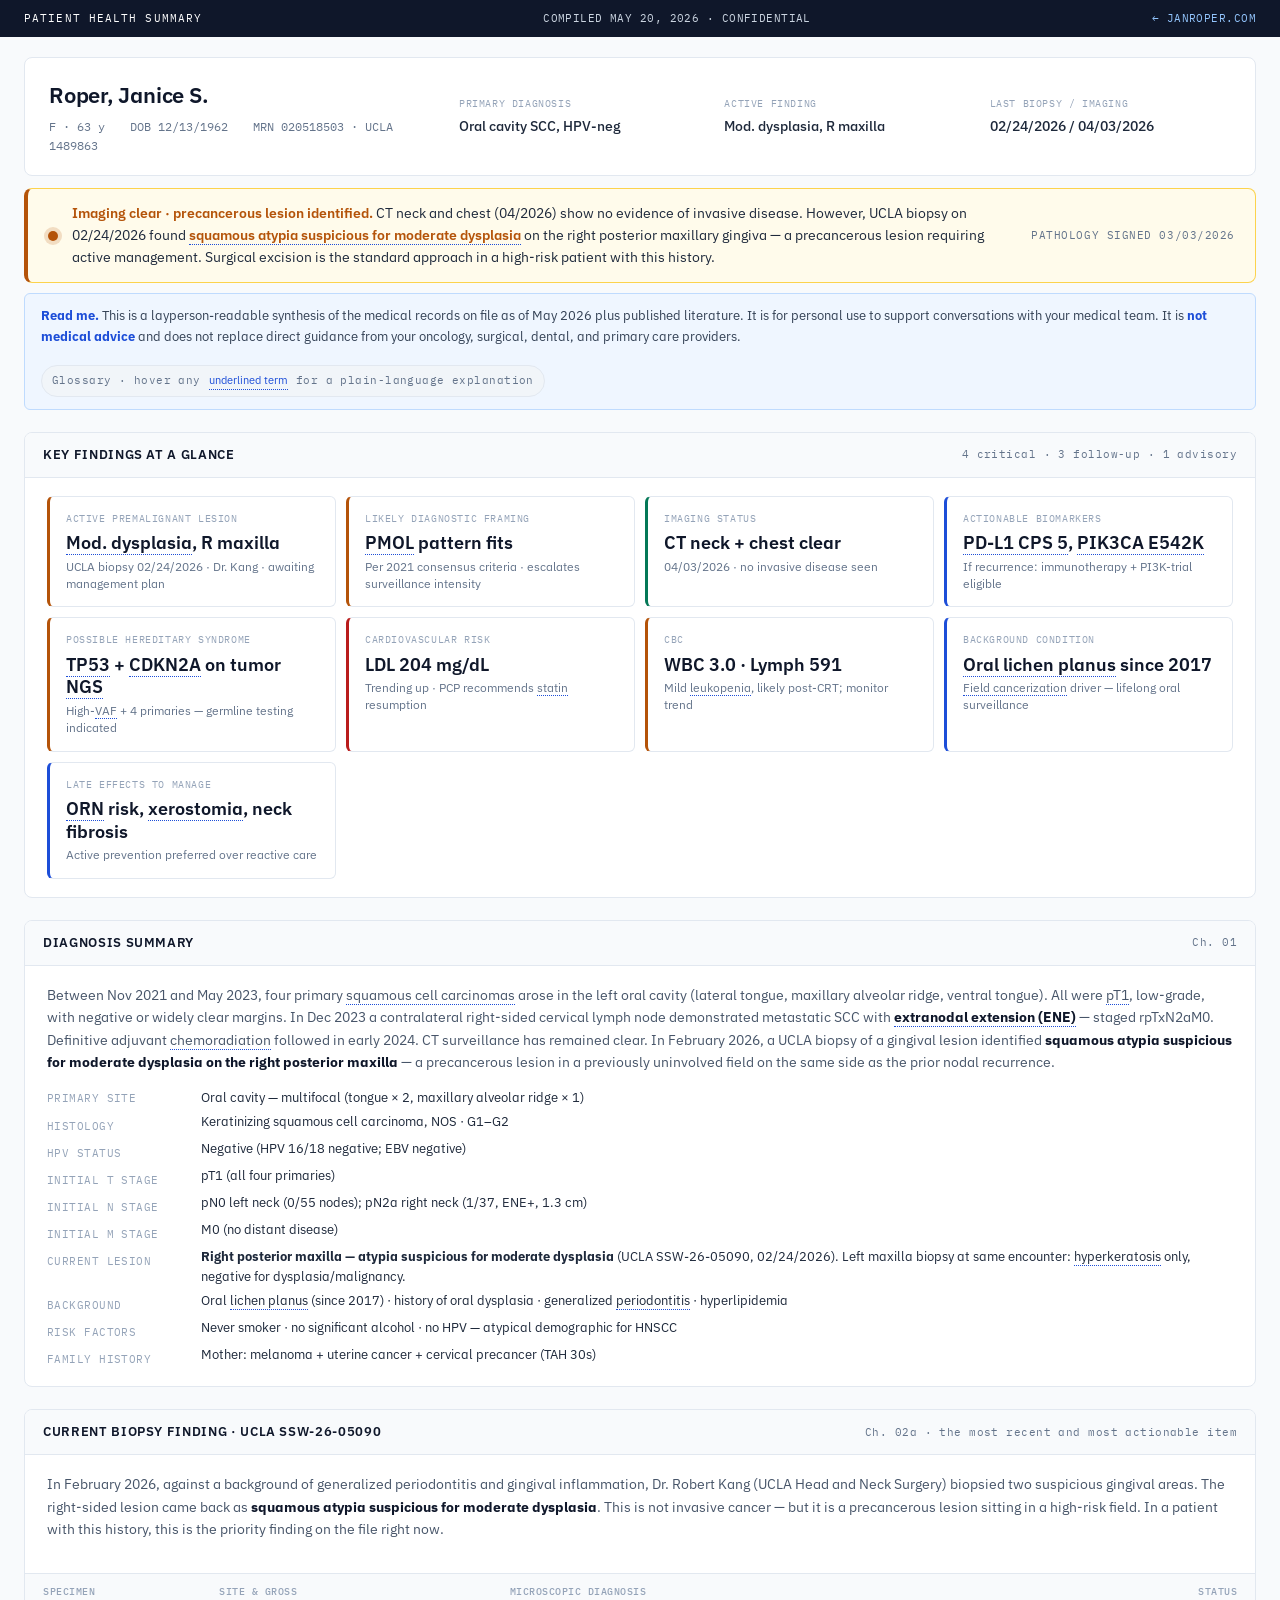
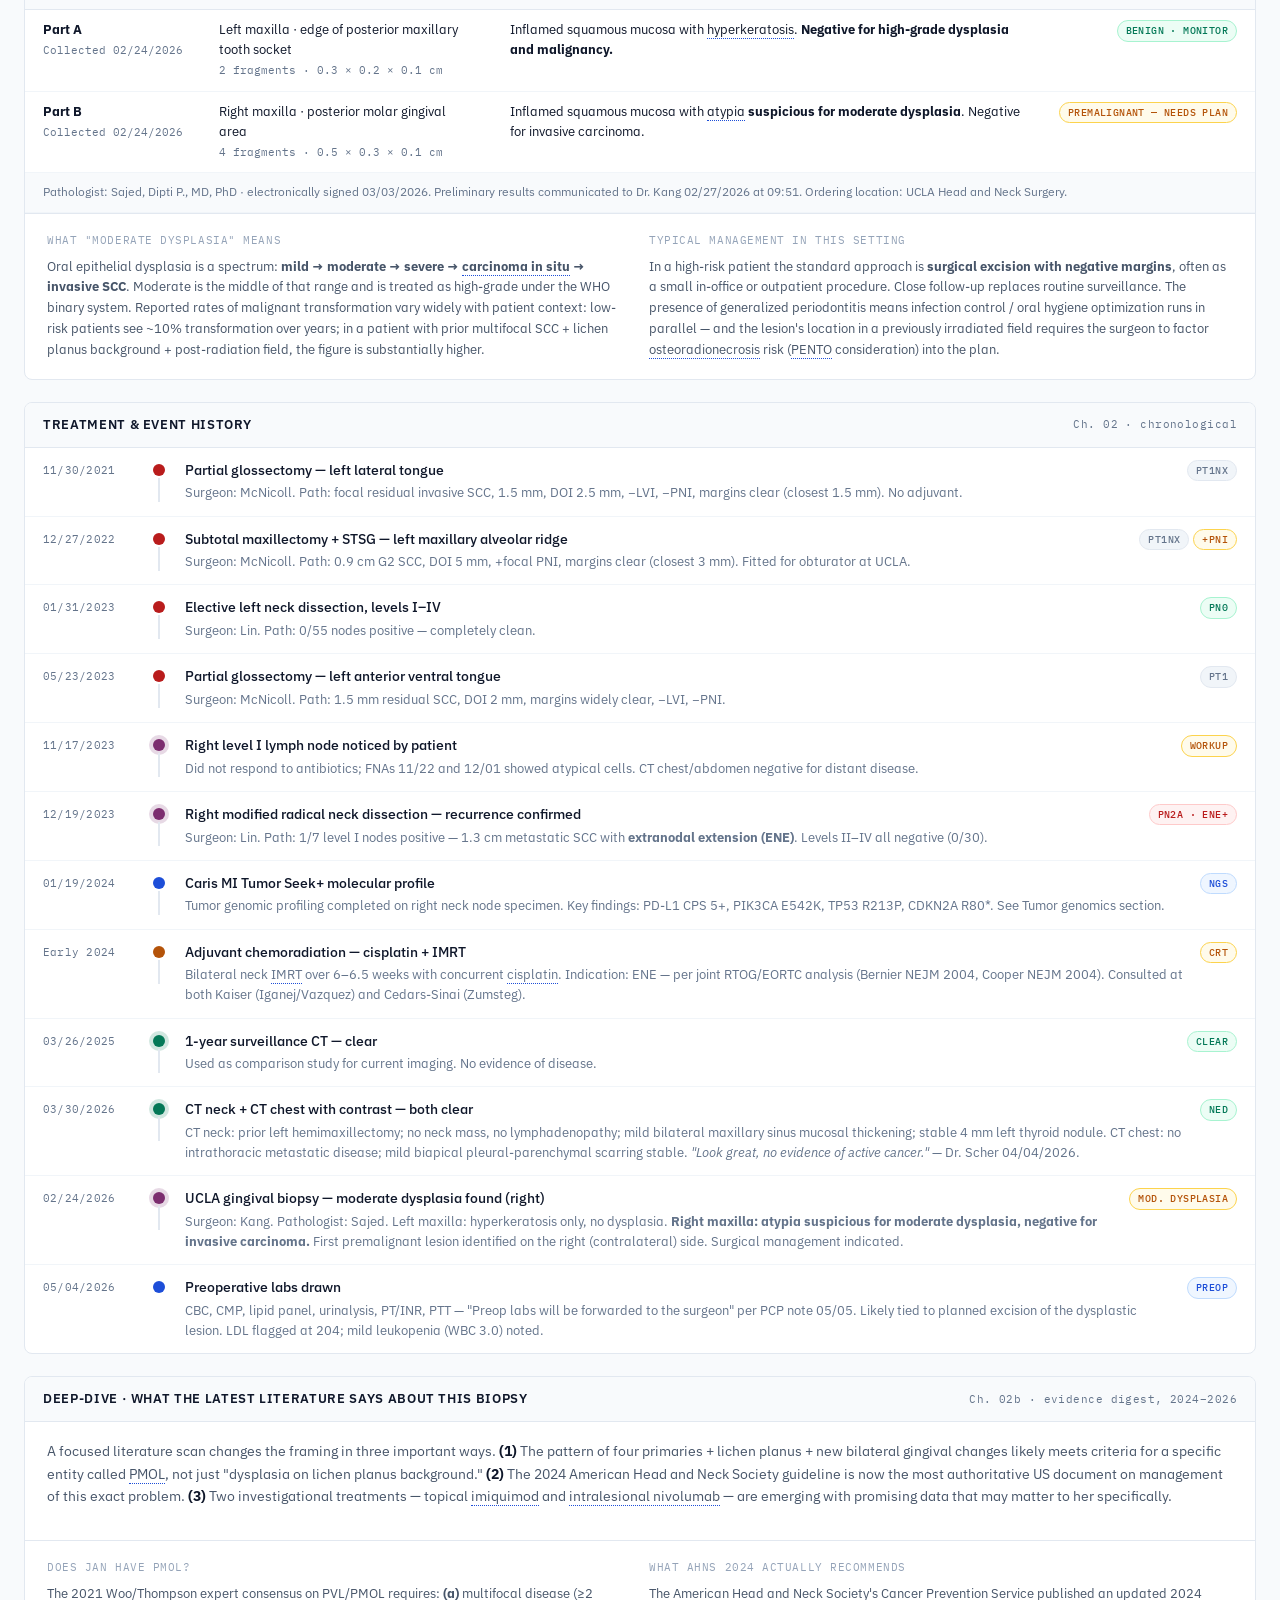
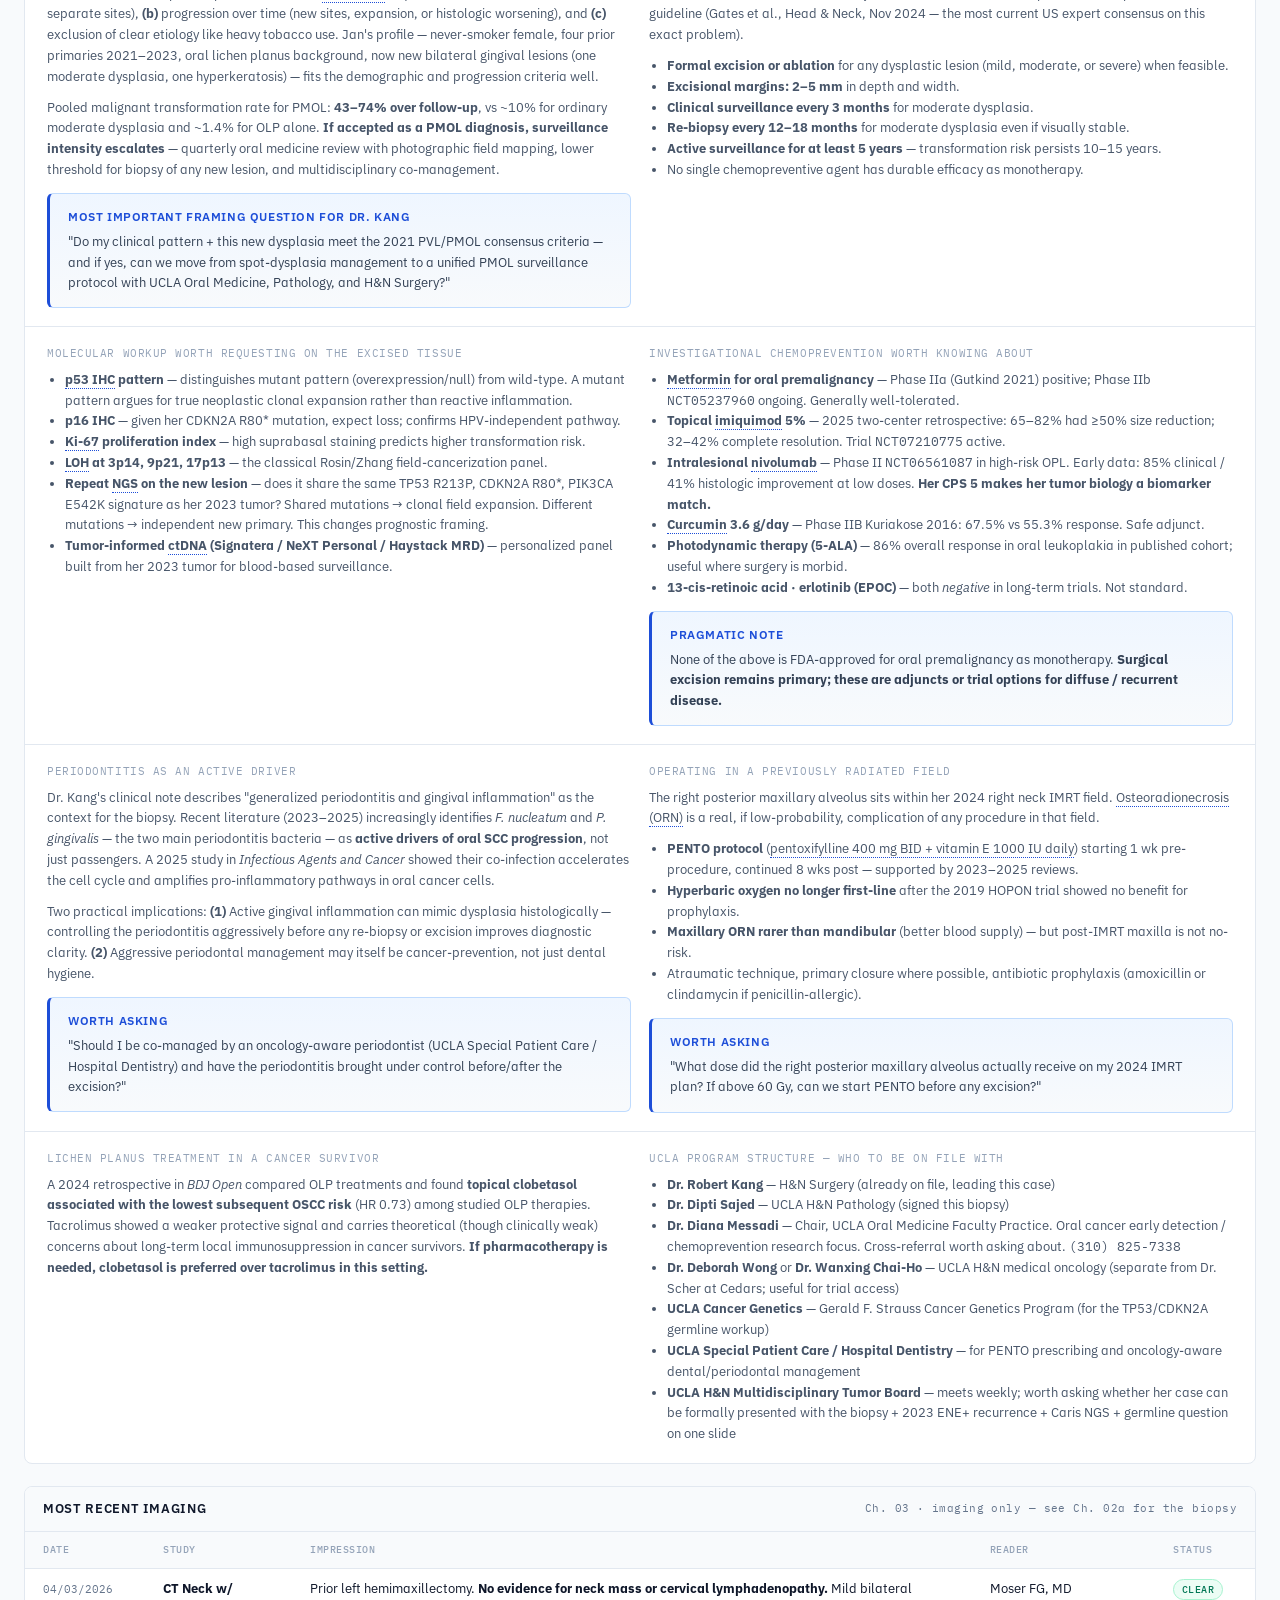
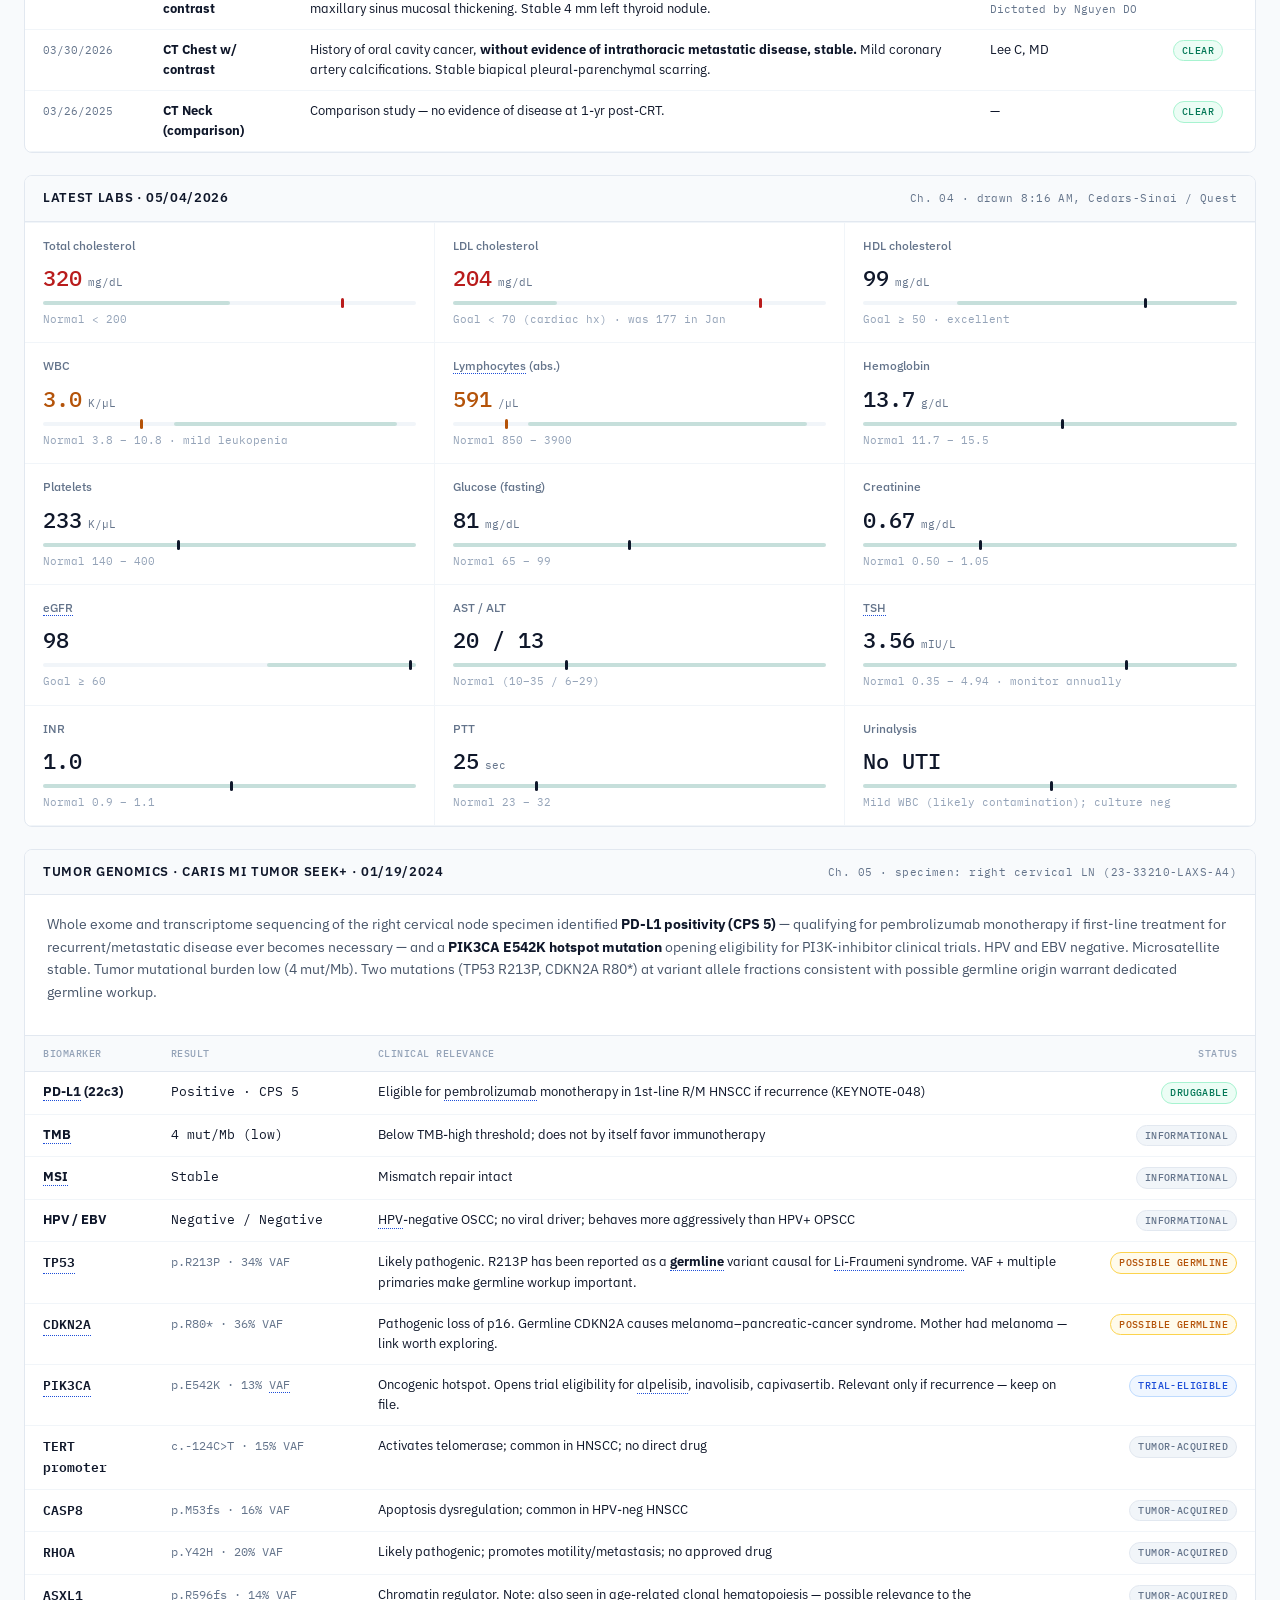
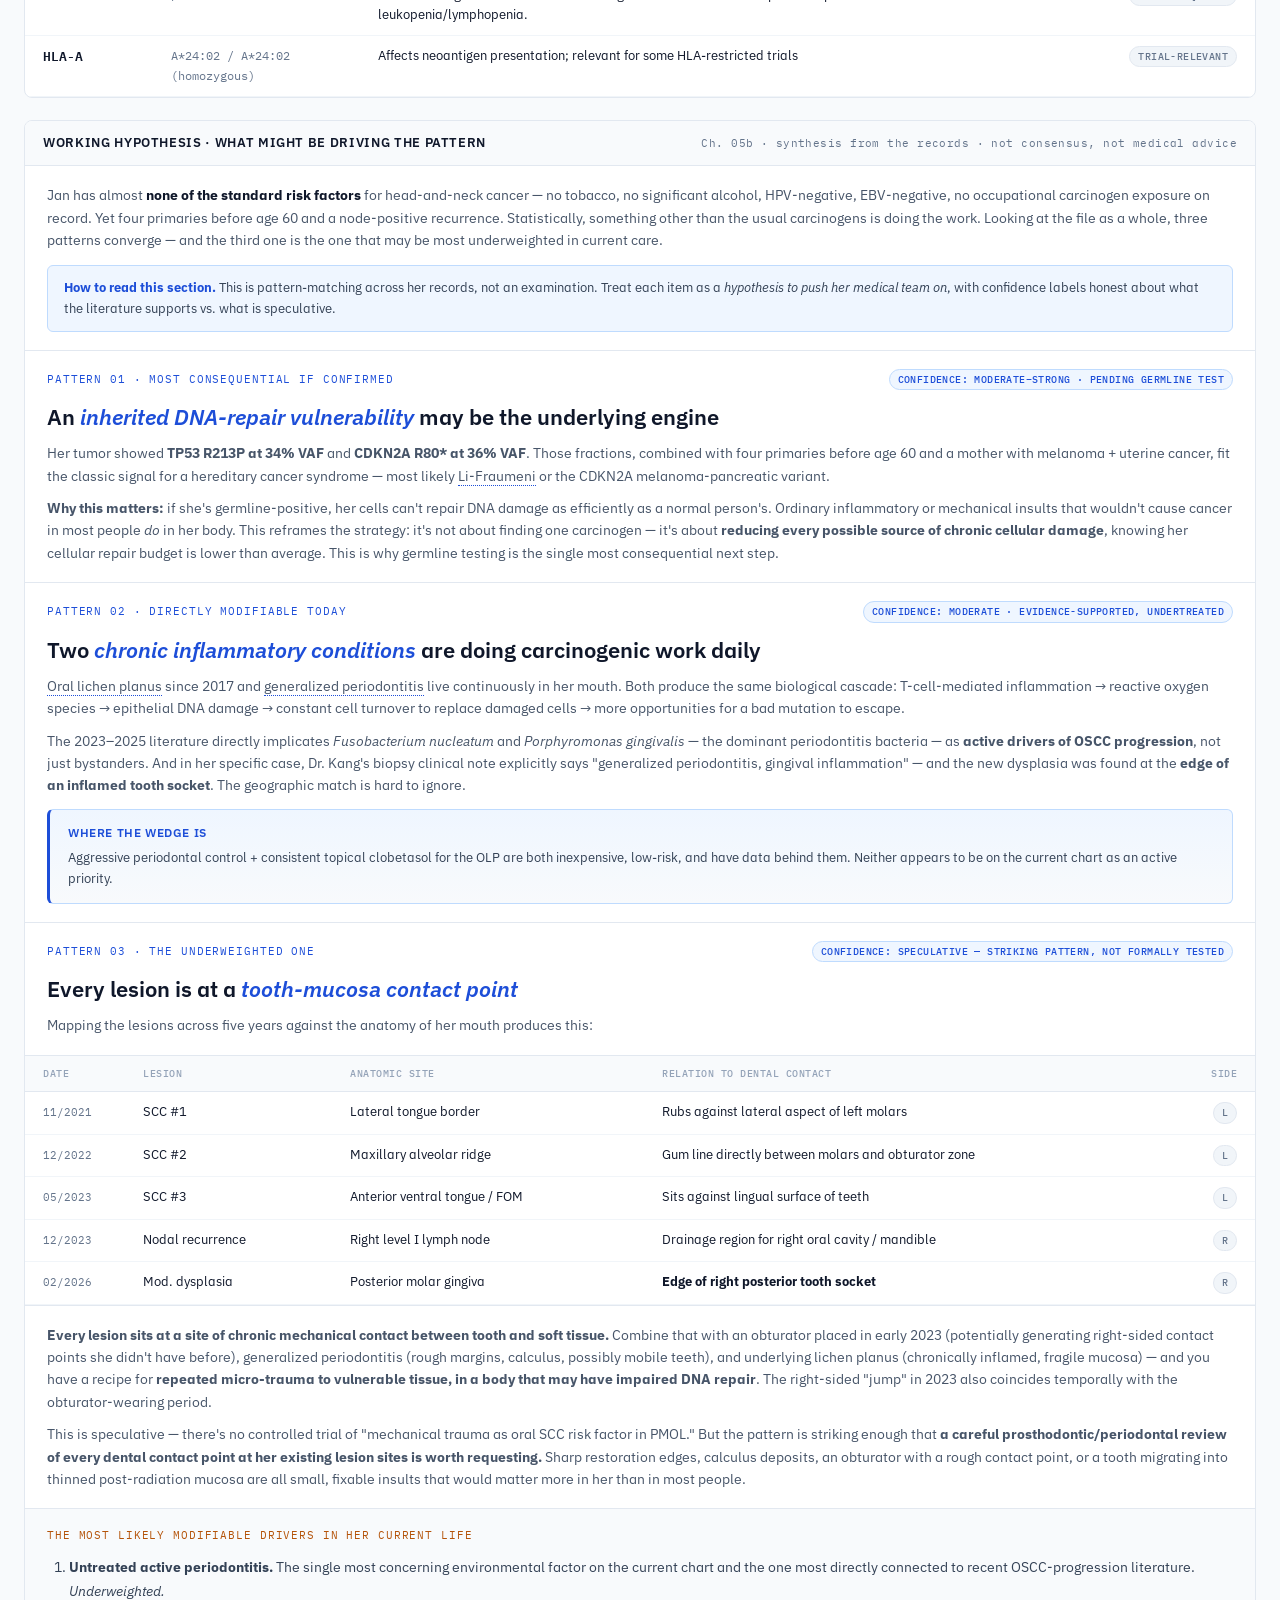
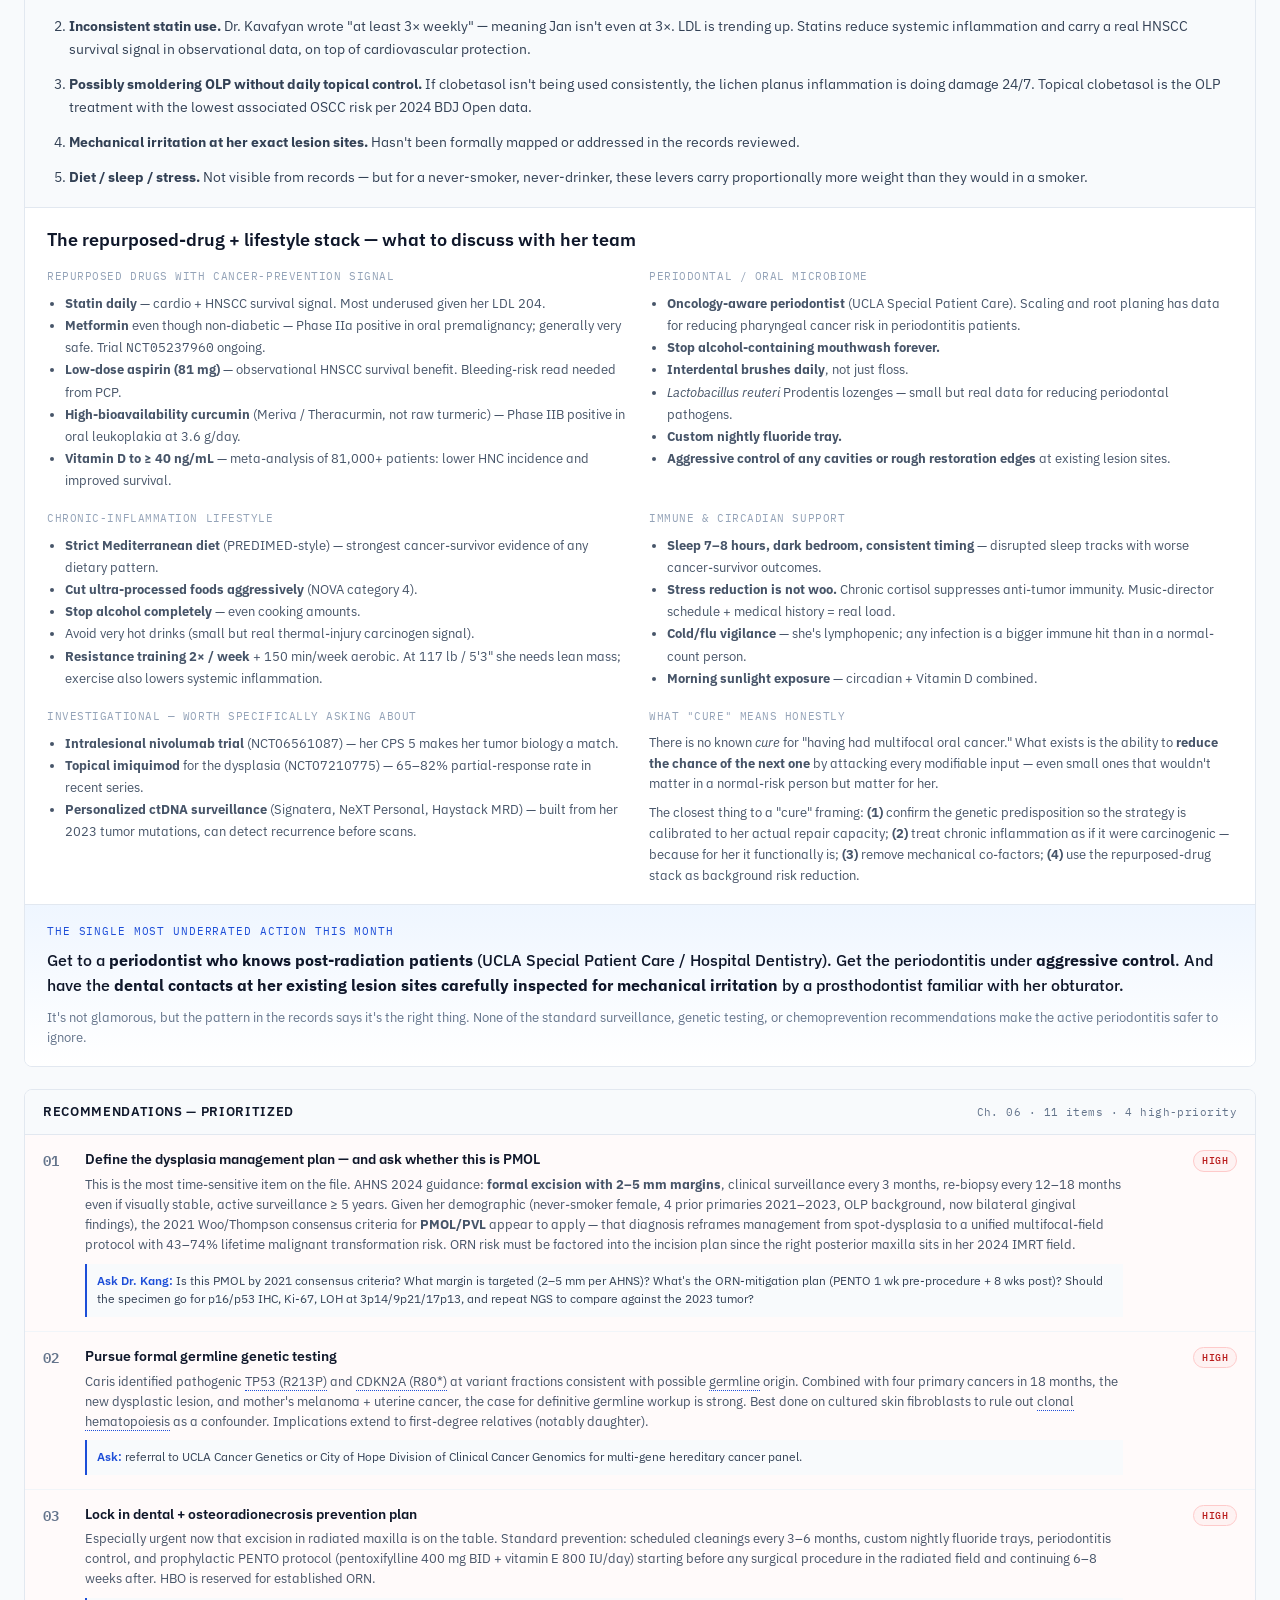
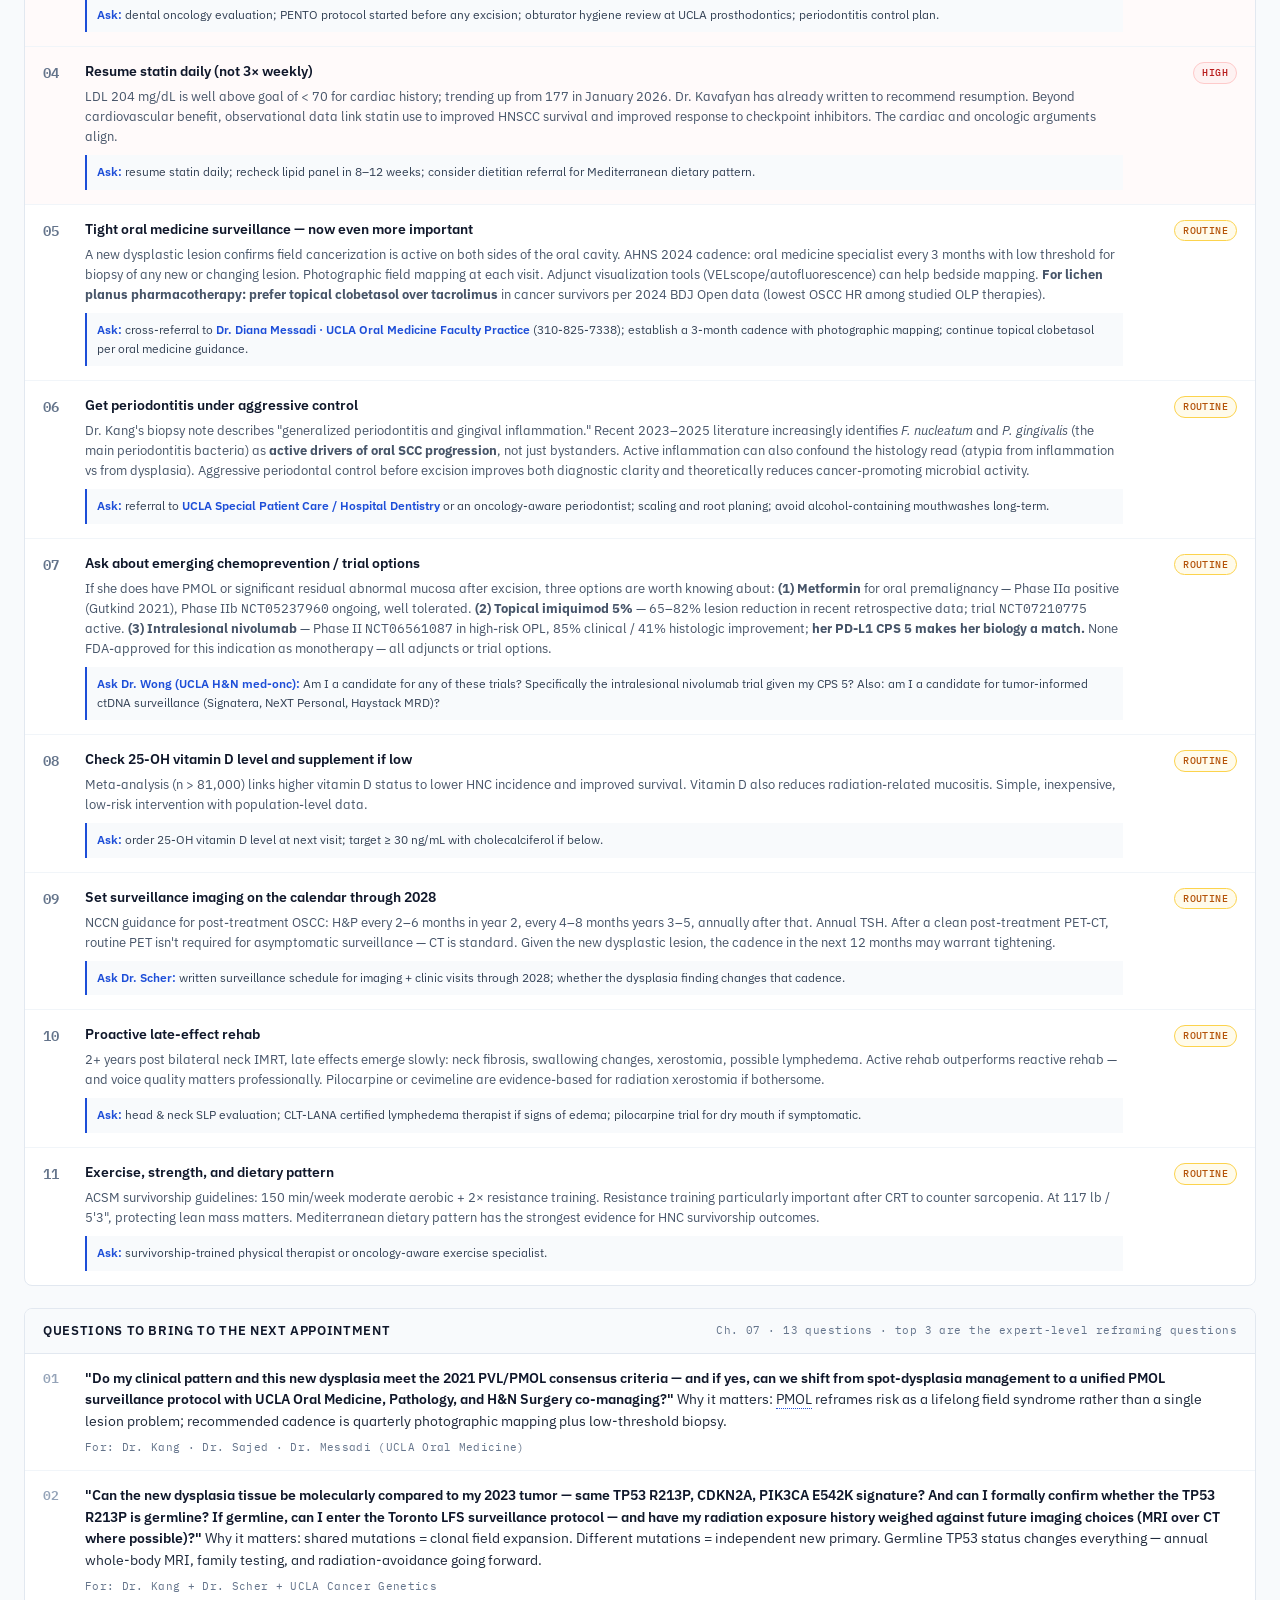
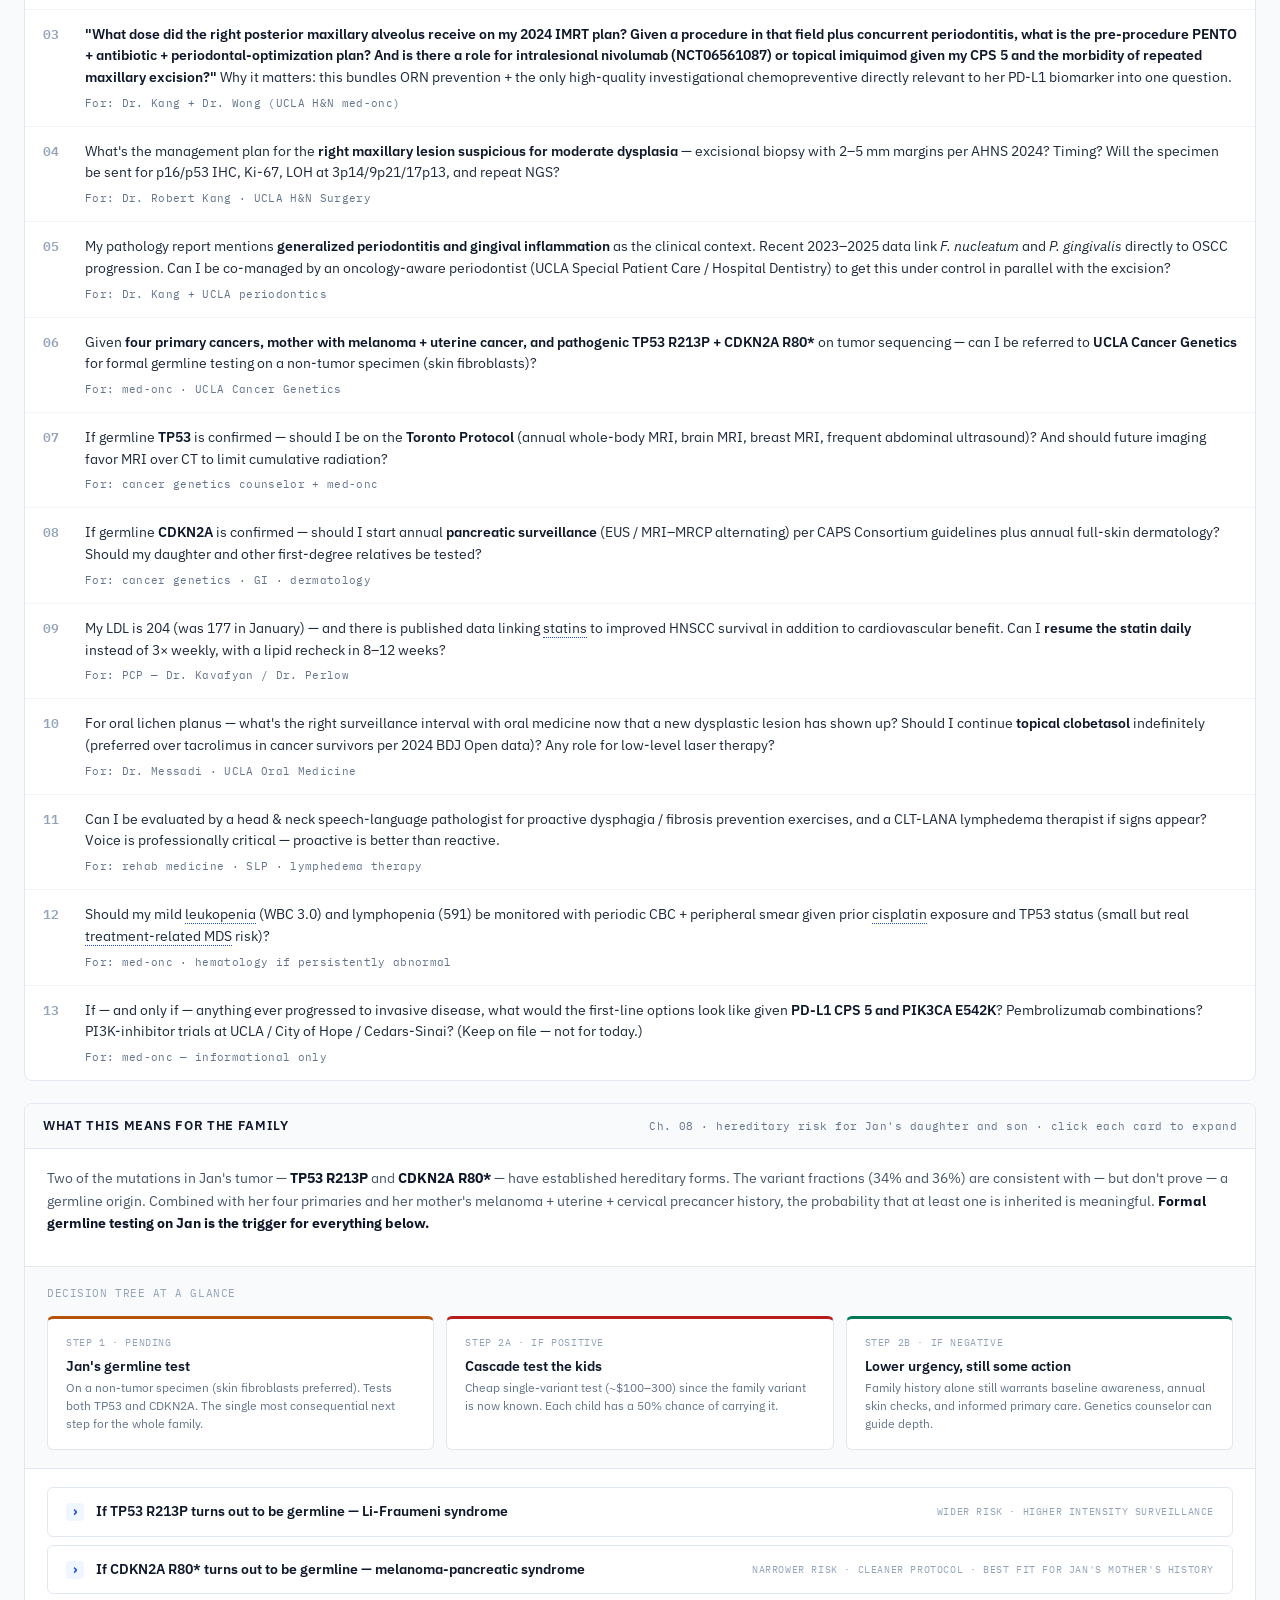
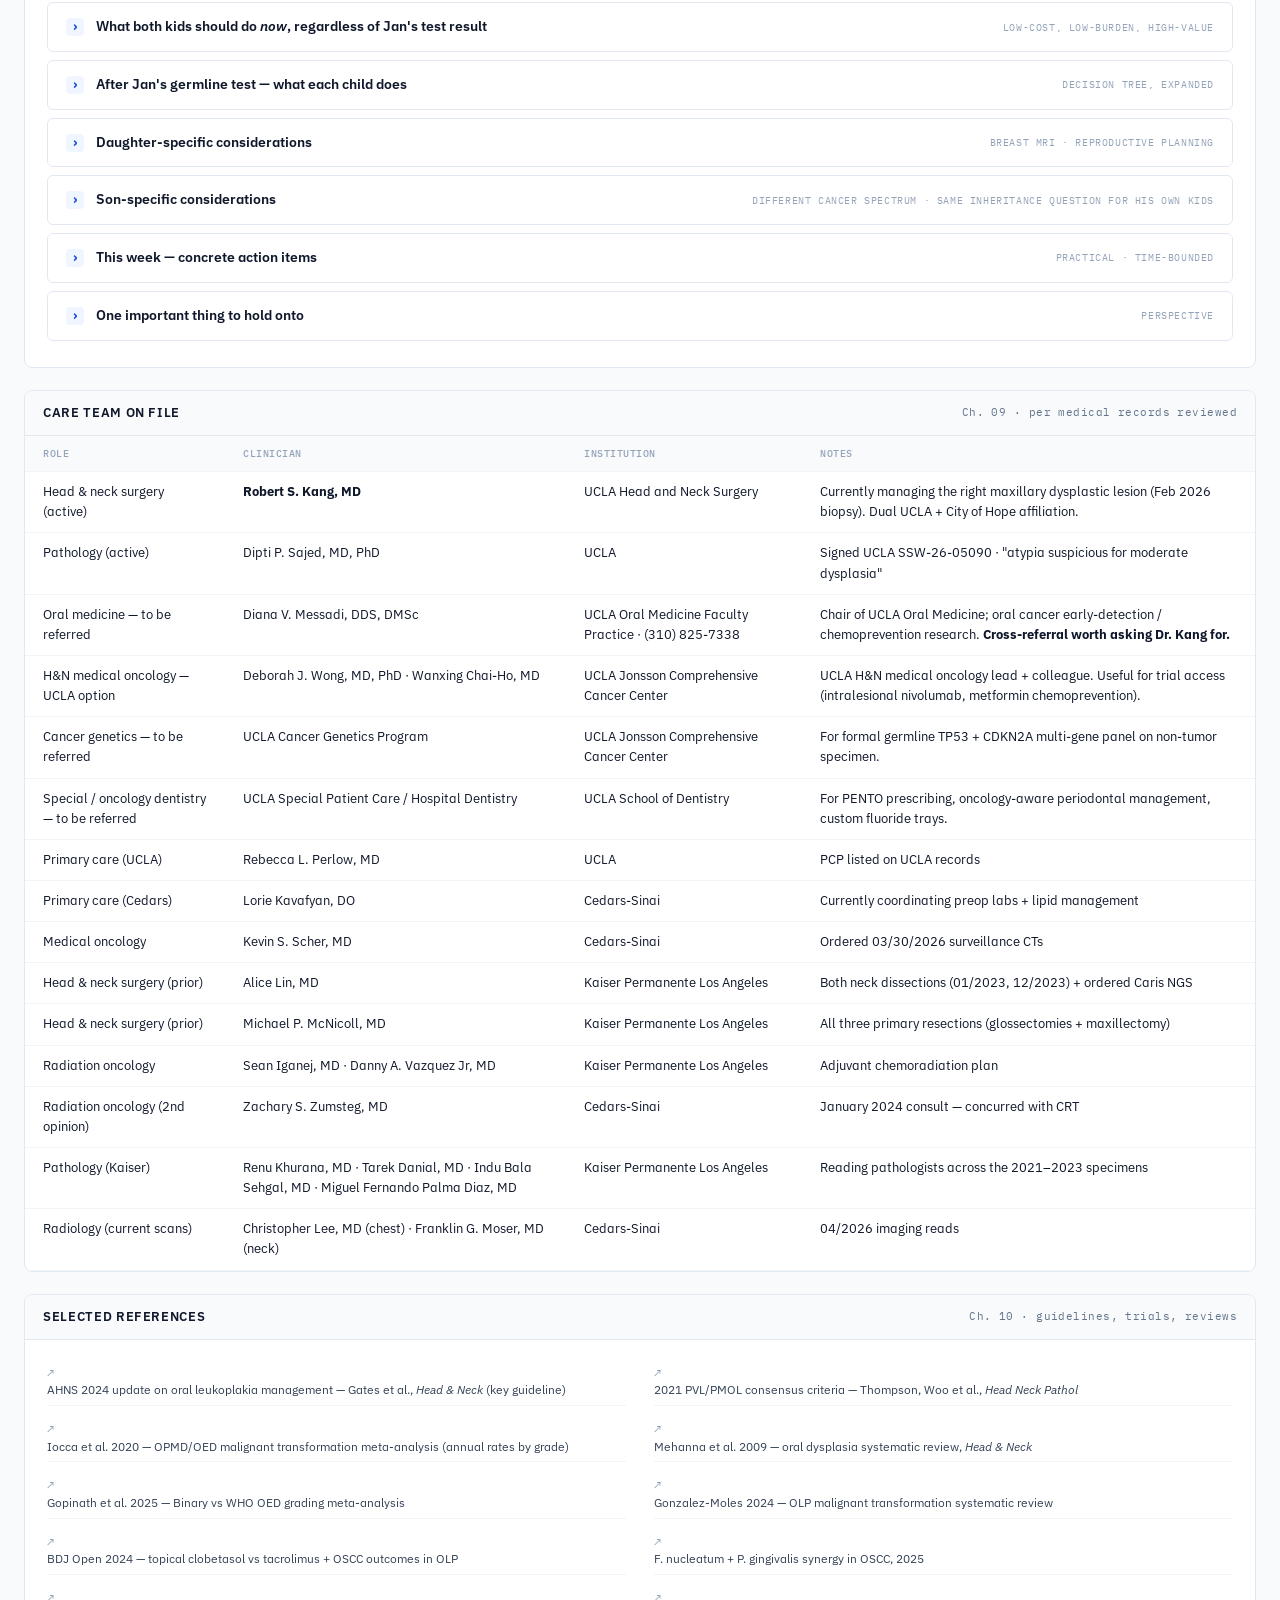
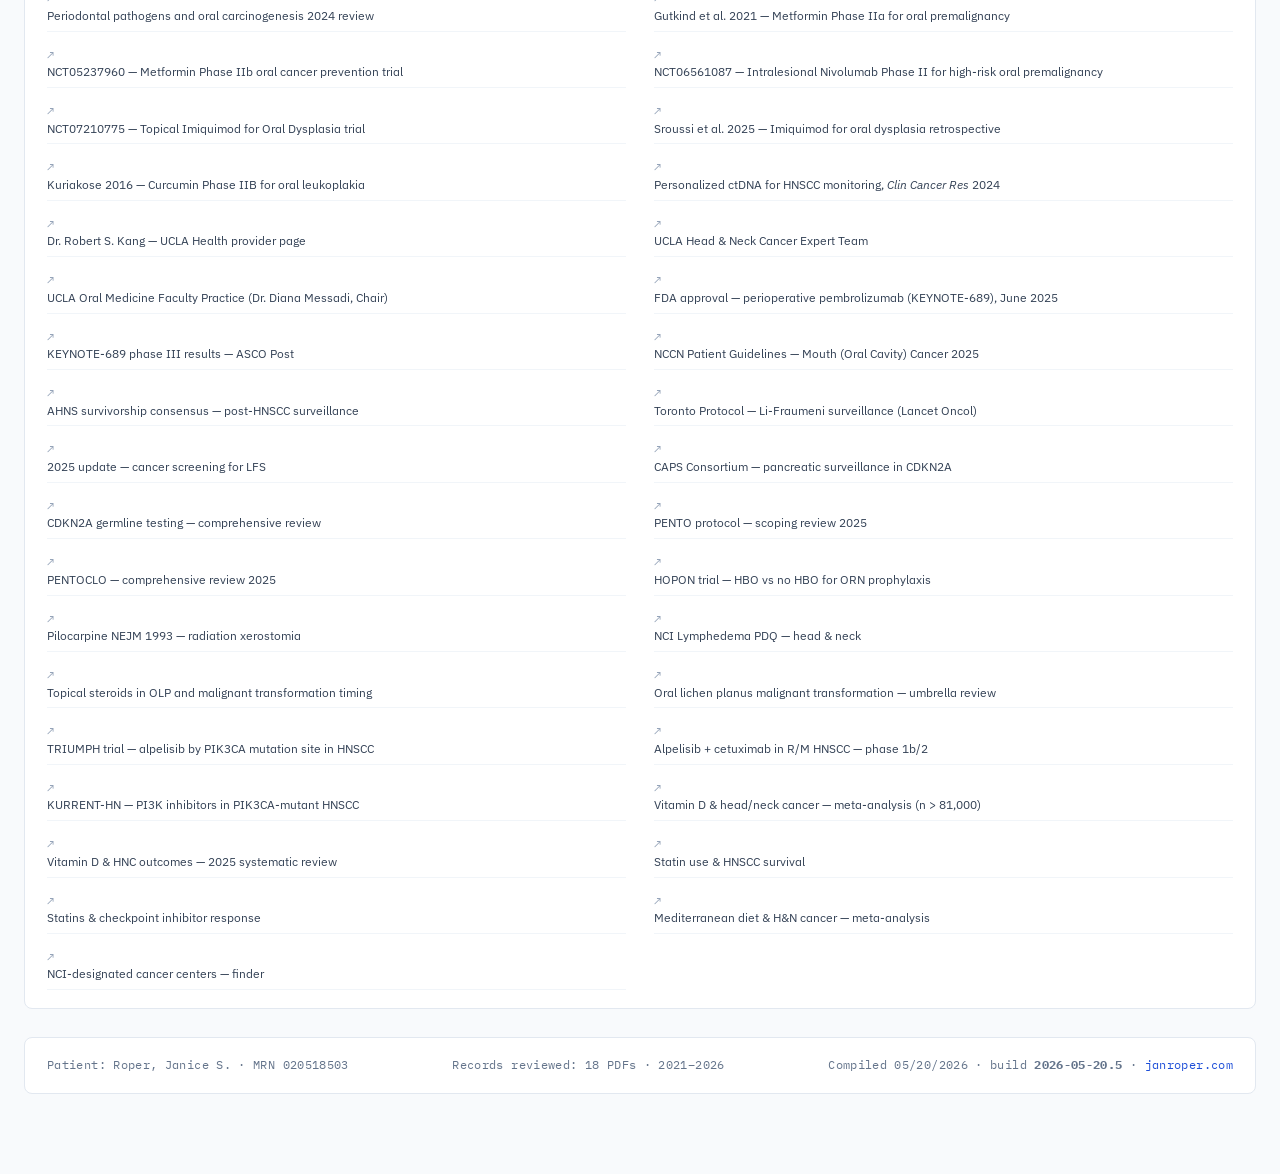
==== commit ffb075ab: "Add Ch. 08 'What this means for the family' expandable section New chapter on hereditary risk for Ja" ====
--- a/cancer/index.html
+++ b/cancer/index.html
@@ -9,12 +9,12 @@
 <meta http-equiv="Cache-Control" content="no-cache, no-store, must-revalidate, max-age=0">
 <meta http-equiv="Pragma" content="no-cache">
 <meta http-equiv="Expires" content="0">
-<meta name="build-version" content="2026-05-20.4">
+<meta name="build-version" content="2026-05-20.5">
 <link rel="icon" href="data:,">
 <link rel="preconnect" href="https://fonts.googleapis.com">
 <link rel="preconnect" href="https://fonts.gstatic.com" crossorigin>
 <link href="https://fonts.googleapis.com/css2?family=IBM+Plex+Sans:wght@300;400;500;600;700&family=IBM+Plex+Mono:wght@300;400;500;600&display=swap" rel="stylesheet">
-<link rel="stylesheet" href="cancer.css?v=2026-05-20.4">
+<link rel="stylesheet" href="cancer.css?v=2026-05-20.5">
 <script>
 // Light-touch cache-buster: if the page came from cache and the user hits reload,
 // force a fresh fetch of the HTML by appending a timestamp once per session.
@@ -1153,11 +1153,202 @@
     </div>
   </section>
 
+  <!-- ============== FAMILY IMPLICATIONS ============== -->
+  <section class="section">
+    <div class="section-head">
+      <h2>What this means for the family</h2>
+      <span class="note">Ch. 08 · hereditary risk for Jan's daughter and son · click each card to expand</span>
+    </div>
+    <div class="section-body">
+      <p class="lede-clinical">Two of the mutations in Jan's tumor — <strong>TP53 R213P</strong> and <strong>CDKN2A R80*</strong> — have established hereditary forms. The variant fractions (34% and 36%) are consistent with — but don't prove — a germline origin. Combined with her four primaries and her mother's melanoma + uterine + cervical precancer history, the probability that at least one is inherited is meaningful. <strong>Formal germline testing on Jan is the trigger for everything below.</strong></p>
+    </div>
+
+    <!-- Decision tree -->
+    <div class="section-body" style="border-top: 1px solid var(--line); background: var(--bg-tint);">
+      <div style="font-family: var(--mono); font-size: 11px; text-transform: uppercase; color: var(--muted); letter-spacing: 0.05em; margin-bottom: 4px;">Decision tree at a glance</div>
+      <div class="tree-row">
+        <div class="tree-step pending">
+          <div class="step-num">Step 1 · pending</div>
+          <div class="step-title">Jan's germline test</div>
+          <div class="step-detail">On a non-tumor specimen (skin fibroblasts preferred). Tests both TP53 and CDKN2A. The single most consequential next step for the whole family.</div>
+        </div>
+        <div class="tree-step pos">
+          <div class="step-num">Step 2a · if positive</div>
+          <div class="step-title">Cascade test the kids</div>
+          <div class="step-detail">Cheap single-variant test (~$100–300) since the family variant is now known. Each child has a 50% chance of carrying it.</div>
+        </div>
+        <div class="tree-step neg">
+          <div class="step-num">Step 2b · if negative</div>
+          <div class="step-title">Lower urgency, still some action</div>
+          <div class="step-detail">Family history alone still warrants baseline awareness, annual skin checks, and informed primary care. Genetics counselor can guide depth.</div>
+        </div>
+      </div>
+    </div>
+
+    <!-- Expandable details -->
+    <div class="section-body" style="border-top: 1px solid var(--line);">
+      <details class="expand-card">
+        <summary>
+          <span class="summary-text">If TP53 R213P turns out to be germline — Li-Fraumeni syndrome</span>
+          <span class="summary-meta">Wider risk · higher intensity surveillance</span>
+        </summary>
+        <div class="expand-content">
+          <p><strong>Inheritance:</strong> autosomal dominant. Each of Jan's children has a <strong>50% chance</strong> of inheriting it.</p>
+          <p><strong>Cancer spectrum:</strong> wider than most syndromes. Lifetime cancer risk by age 70 is roughly 70% in men and ~90% in women (the female number is higher because of very high breast cancer risk in <span class="term" data-tip="Li-Fraumeni Syndrome — a hereditary cancer predisposition caused by inherited TP53 mutations.">LFS</span>).</p>
+          <ul>
+            <li><strong><span class="term" data-tip="Cancers of bone (osteosarcoma) and soft tissue (liposarcoma, leiomyosarcoma, etc.). Can occur in childhood and young adulthood in LFS carriers.">Sarcomas</span></strong> — bone and soft-tissue, can occur in childhood and young adulthood</li>
+            <li><strong>Breast cancer</strong> — extraordinarily high risk in women, often before age 40</li>
+            <li><strong>Brain tumors</strong> — gliomas, choroid plexus tumors</li>
+            <li><strong>Adrenocortical carcinoma</strong> — characteristic of LFS</li>
+            <li><strong>Leukemias and lymphomas</strong></li>
+            <li>Many other cancers at elevated rates</li>
+          </ul>
+          <h4>Surveillance if positive — the Toronto Protocol</h4>
+          <p>The published screening program shown to detect tumors asymptomatically and improve survival:</p>
+          <ul>
+            <li>Annual <strong>whole-body MRI</strong> starting young</li>
+            <li>Annual <strong>brain MRI</strong></li>
+            <li>Annual <strong>breast MRI</strong> for women (mammography avoided to limit radiation)</li>
+            <li><strong>Abdominal/pelvic ultrasound</strong> every 3–4 months</li>
+            <li>Comprehensive labs every 6 months</li>
+          </ul>
+          <div class="deep" style="margin-top: 14px;">
+            <h5>The radiation point</h5>
+            LFS carriers should minimize medical radiation exposure for life. <strong>MRI and ultrasound replace CT and mammography wherever possible.</strong> This is one of the more practical differences carriers live with — and one of the easiest to get right with informed providers.
+          </div>
+        </div>
+      </details>
+
+      <details class="expand-card">
+        <summary>
+          <span class="summary-text">If CDKN2A R80* turns out to be germline — melanoma-pancreatic syndrome</span>
+          <span class="summary-meta">Narrower risk · cleaner protocol · best fit for Jan's mother's history</span>
+        </summary>
+        <div class="expand-content">
+          <p><strong>Inheritance:</strong> autosomal dominant. Each child has a <strong>50% chance</strong> of inheriting it. This one is particularly suggestive because <strong>Jan's mother had melanoma</strong> — a perfect fit for this syndrome.</p>
+          <p><strong>Cancer spectrum:</strong></p>
+          <ul>
+            <li><strong>Melanoma</strong> — 28–67% lifetime risk depending on family pattern, often multiple melanomas</li>
+            <li><strong>Pancreatic cancer</strong> — 5–24% lifetime risk</li>
+            <li>Less commonly: head/neck SCC, lung cancer</li>
+          </ul>
+          <h4>Surveillance if positive — the CAPS Consortium protocol</h4>
+          <ul>
+            <li><strong>Annual full-skin dermatology exam</strong> starting in young adulthood</li>
+            <li>Annual <strong>pancreatic surveillance</strong> starting around age 40 — alternating endoscopic ultrasound and MRI/MRCP</li>
+            <li><strong>Aggressive sun protection</strong> — daily SPF 30+, hats, sun-protective clothing</li>
+            <li><strong>No tanning beds, ever</strong></li>
+          </ul>
+          <p style="margin-top: 12px;">This syndrome is the more clinically "manageable" of the two if positive — both melanoma and pancreatic cancer benefit substantially from early detection. Routine dermatology surveillance catches melanomas at curable stages in nearly all carriers who stay on protocol.</p>
+        </div>
+      </details>
+
+      <details class="expand-card">
+        <summary>
+          <span class="summary-text">What both kids should do <em>now</em>, regardless of Jan's test result</span>
+          <span class="summary-meta">Low-cost, low-burden, high-value</span>
+        </summary>
+        <div class="expand-content">
+          <ol>
+            <li><strong>Document the family history carefully.</strong> Jan's four primaries with dates, her mother's three cancers, ages of onset, and any other relatives with cancer. Bring this to any new doctor — don't bury it in a new-patient form.</li>
+            <li><strong>Each get established with a primary care doctor</strong> who actually knows the full story, not just sees it on a chart.</li>
+            <li><strong>Annual full-skin dermatology exam.</strong> Even without CDKN2A confirmation, Jan's mother had melanoma. This is low-cost, often covered by insurance as preventive care.</li>
+            <li><strong>Avoid elective CT scans</strong> where MRI or ultrasound would work. This is the easiest hedge in case LFS turns out to be the diagnosis.</li>
+            <li><strong>Bank a saliva or blood sample.</strong> Some genetics services (Color, Invitae) let you submit a sample now and pay for testing later — useful for cascade testing once Jan's results are in.</li>
+            <li><strong>Hold off on broad genetic testing for the kids until Jan's result is in.</strong> Testing the kids first is more expensive (full panel vs. single-variant cascade test) and harder to interpret without knowing the family variant.</li>
+          </ol>
+        </div>
+      </details>
+
+      <details class="expand-card">
+        <summary>
+          <span class="summary-text">After Jan's germline test — what each child does</span>
+          <span class="summary-meta">Decision tree, expanded</span>
+        </summary>
+        <div class="expand-content">
+          <h4>If Jan's result is positive for either gene</h4>
+          <ul>
+            <li>Both kids pursue <strong>cascade genetic testing</strong> — testing only for the specific known family variant. Cheap (~$100–300), often covered by insurance with a known variant on file.</li>
+            <li>If a child tests <strong>positive</strong>, they enter the relevant surveillance protocol (Toronto for TP53, CAPS for CDKN2A).</li>
+            <li>If a child tests <strong>negative</strong>, they're back to general-population risk for that gene. The family history still informs some routine surveillance (skin checks especially), but the intensive protocols don't apply.</li>
+          </ul>
+          <h4>If Jan's result is negative for both targeted variants — but she also did a broad multi-gene panel</h4>
+          <ul>
+            <li>Lower urgency for the kids. But the family pattern (Jan's 4 primaries + her mother's 3 cancers) still suggests a hereditary contribution somewhere.</li>
+            <li>A genetics counselor can advise whether a broader panel for the kids makes sense, or whether the conclusion is "no identifiable hereditary variant — proceed with family-history-informed routine care."</li>
+          </ul>
+          <h4>If broad panel was not done — or comes back uninformative</h4>
+          <ul>
+            <li>Pattern still warrants baseline awareness. Each kid should at minimum maintain annual dermatology and have their PCP keep the family history visible.</li>
+          </ul>
+        </div>
+      </details>
+
+      <details class="expand-card">
+        <summary>
+          <span class="summary-text">Daughter-specific considerations</span>
+          <span class="summary-meta">Breast MRI · reproductive planning</span>
+        </summary>
+        <div class="expand-content">
+          <ul>
+            <li><strong>If LFS confirmed in her —</strong> annual <strong>breast MRI starting age 20</strong> is the single most important surveillance step. Women with LFS have ~50% breast cancer risk by age 30, often very young. Breast MRI screening catches cancers when they're still curable. <em>Mammography is generally avoided in LFS carriers due to radiation exposure.</em></li>
+            <li><strong>Reproductive considerations —</strong> if she's planning children and tests positive, <strong><span class="term" data-tip="Preimplantation Genetic Diagnosis — a technique used with IVF where embryos are tested before implantation. Allows selection of embryos that don't carry a known hereditary cancer variant. Available for LFS, CDKN2A, BRCA, and many other syndromes.">preimplantation genetic diagnosis (PGD)</span></strong> is an option to avoid passing on the variant. Worth being aware of even years in advance — it requires IVF and adds time to family planning.</li>
+            <li><strong>Hormone-related considerations —</strong> if positive, discuss any future hormonal birth control or HRT with a genetics-aware provider. The TP53 + estrogen interaction is biologically real.</li>
+            <li><strong>If CDKN2A confirmed —</strong> annual dermatology starting now, plus eventually annual pancreatic surveillance from age 40. Aggressive sun protection from day one.</li>
+          </ul>
+        </div>
+      </details>
+
+      <details class="expand-card">
+        <summary>
+          <span class="summary-text">Son-specific considerations</span>
+          <span class="summary-meta">Different cancer spectrum · same inheritance question for his own kids</span>
+        </summary>
+        <div class="expand-content">
+          <ul>
+            <li><strong>If LFS confirmed —</strong> different dominant cancer spectrum than for women. Sarcomas (bone, soft-tissue), brain tumors, leukemias, colon cancer are the higher-risk slots. Same Toronto Protocol applies — annual whole-body MRI, brain MRI, abdominal ultrasound, labs.</li>
+            <li><strong>If CDKN2A confirmed —</strong> same melanoma + pancreatic surveillance as daughter.</li>
+            <li><strong>For his own future children —</strong> same 50% inheritance question per pregnancy. Same PGD option available if he and a partner want to use it.</li>
+            <li><strong>Testicular self-awareness —</strong> not LFS-specific, but worth maintaining baseline awareness given the family pattern.</li>
+          </ul>
+        </div>
+      </details>
+
+      <details class="expand-card">
+        <summary>
+          <span class="summary-text">This week — concrete action items</span>
+          <span class="summary-meta">Practical · time-bounded</span>
+        </summary>
+        <div class="expand-content">
+          <ol>
+            <li><strong>Push for Jan's germline test now.</strong> This is the single most consequential thing on the chart for the family. UCLA Cancer Genetics is the right referral. Insurance usually covers it given her history (NCCN/ACS criteria met multiple times over).</li>
+            <li><strong>Both kids: book a dermatologist appointment for the next 60–90 days.</strong> Full-skin check. Covered as preventive care by most plans.</li>
+            <li><strong>Both kids: write up the family history page.</strong> Jan's 4 primaries + dates + sites; her mother's melanoma, uterine cancer, cervical precancer + ages. Save as a PDF you can text to any new provider.</li>
+            <li><strong>Both kids: identify a PCP who will engage</strong> with the family-history conversation, not just stamp the form.</li>
+            <li><strong>Hold off on the kids' own genetic testing until Jan's result is in.</strong> The math: cascade testing for a known variant is ~$150. Full hereditary cancer panel without a known family variant is $250–500. Wait two months, save money, get better data.</li>
+          </ol>
+        </div>
+      </details>
+
+      <details class="expand-card">
+        <summary>
+          <span class="summary-text">One important thing to hold onto</span>
+          <span class="summary-meta">Perspective</span>
+        </summary>
+        <div class="expand-content">
+          <p><strong>This is information, not a sentence.</strong> If either syndrome turns out to be present in either child, the answer is <em>intensive surveillance</em> — and the data on that is good. LFS carriers on the Toronto Protocol have substantially improved survival because cancers are caught early. CDKN2A-melanoma carriers under regular dermatology surveillance rarely die of melanoma.</p>
+          <p>The reason this question matters is precisely <em>because</em> the knowledge enables protective action. A "positive" germline result is not a verdict — it's a roadmap.</p>
+          <p>The hardest part is the waiting — between Jan's germline test being ordered and the result coming back. That window is where uncertainty lives. Once there's an answer, the next steps are well-defined.</p>
+        </div>
+      </details>
+    </div>
+  </section>
+
   <!-- ============== CARE TEAM ============== -->
   <section class="section">
     <div class="section-head">
       <h2>Care team on file</h2>
-      <span class="note">Ch. 08 · per medical records reviewed</span>
+      <span class="note">Ch. 09 · per medical records reviewed</span>
     </div>
     <div class="section-body nopad">
       <table class="team">
@@ -1194,7 +1385,7 @@
   <section class="section">
     <div class="section-head">
       <h2>Selected references</h2>
-      <span class="note">Ch. 09 · guidelines, trials, reviews</span>
+      <span class="note">Ch. 10 · guidelines, trials, reviews</span>
     </div>
     <div class="section-body">
       <ul class="refs">
@@ -1248,7 +1439,7 @@
   <div class="footer-note">
     <span>Patient: Roper, Janice S. · MRN 020518503</span>
     <span>Records reviewed: 18 PDFs · 2021–2026</span>
-    <span>Compiled 05/20/2026 · build <strong>2026-05-20.4</strong> · <a href="../index.html">janroper.com</a></span>
+    <span>Compiled 05/20/2026 · build <strong>2026-05-20.5</strong> · <a href="../index.html">janroper.com</a></span>
   </div>
 
 </main>
--- a/cancer/cancer.css
+++ b/cancer/cancer.css
@@ -687,6 +687,148 @@
   letter-spacing: 0;
 }
 
+/* ============== Expandable cards (details/summary) ============== */
+.expand-card {
+  margin-bottom: 8px;
+  border: 1px solid var(--line);
+  border-radius: 6px;
+  background: var(--bg);
+  overflow: hidden;
+  transition: background 160ms ease, border-color 160ms ease;
+}
+.expand-card[open] {
+  background: var(--bg);
+  border-color: var(--info-border);
+}
+.expand-card summary {
+  cursor: pointer;
+  padding: 13px 18px;
+  font-size: 14px;
+  font-weight: 600;
+  color: var(--ink);
+  list-style: none;
+  display: flex;
+  align-items: center;
+  gap: 12px;
+  transition: background 150ms ease;
+  user-select: none;
+}
+.expand-card summary::-webkit-details-marker { display: none; }
+.expand-card summary::before {
+  content: "›";
+  display: inline-flex;
+  align-items: center; justify-content: center;
+  width: 18px; height: 18px;
+  font-size: 14px; font-weight: 700;
+  color: var(--info);
+  border-radius: 4px;
+  background: var(--info-bg);
+  flex-shrink: 0;
+  transition: transform 200ms ease;
+}
+.expand-card[open] summary::before { transform: rotate(90deg); }
+.expand-card summary:hover { background: var(--bg-tint); }
+.expand-card[open] summary {
+  border-bottom: 1px solid var(--line);
+  background: var(--bg-tint);
+}
+.expand-card summary .summary-text { flex: 1; }
+.expand-card summary .summary-meta {
+  font-family: var(--mono);
+  font-size: 10px;
+  text-transform: uppercase;
+  letter-spacing: 0.06em;
+  color: var(--muted);
+  font-weight: 400;
+  white-space: nowrap;
+}
+.expand-content {
+  padding: 18px 22px 22px;
+  font-size: 13px;
+  color: var(--text);
+  line-height: 1.6;
+}
+.expand-content > p + p { margin-top: 10px; }
+.expand-content ul, .expand-content ol {
+  padding-left: 22px;
+  margin-top: 8px;
+}
+.expand-content li { margin-bottom: 6px; }
+.expand-content strong { color: var(--ink); font-weight: 600; }
+.expand-content h4 {
+  font-size: 13px;
+  font-weight: 600;
+  color: var(--ink);
+  margin-top: 14px;
+  margin-bottom: 6px;
+}
+.expand-content .sub-label {
+  font-family: var(--mono);
+  font-size: 10px;
+  text-transform: uppercase;
+  letter-spacing: 0.06em;
+  color: var(--muted);
+  margin-top: 12px;
+  margin-bottom: 6px;
+}
+.expand-grid {
+  display: grid;
+  grid-template-columns: 1fr 1fr;
+  gap: 16px;
+  margin-top: 8px;
+}
+.expand-grid > div {
+  padding: 12px 14px;
+  background: var(--bg-tint);
+  border-radius: 5px;
+  border-left: 2px solid var(--info);
+}
+@media (max-width: 720px) {
+  .expand-grid { grid-template-columns: 1fr; }
+}
+
+/* Decision tree blocks (for family section) */
+.tree-row {
+  display: grid;
+  grid-template-columns: repeat(3, 1fr);
+  gap: 12px;
+  margin-top: 14px;
+}
+.tree-step {
+  position: relative;
+  padding: 16px 18px;
+  background: var(--bg);
+  border: 1px solid var(--line);
+  border-radius: 6px;
+  border-top: 3px solid var(--info);
+}
+.tree-step.pending { border-top-color: var(--warn); }
+.tree-step.pos { border-top-color: var(--flag); }
+.tree-step.neg { border-top-color: var(--ok); }
+.tree-step .step-num {
+  font-family: var(--mono);
+  font-size: 10px;
+  text-transform: uppercase;
+  letter-spacing: 0.06em;
+  color: var(--muted);
+  margin-bottom: 6px;
+}
+.tree-step .step-title {
+  font-size: 14px;
+  font-weight: 600;
+  color: var(--ink);
+  margin-bottom: 4px;
+  line-height: 1.3;
+}
+.tree-step .step-detail {
+  font-size: 12px;
+  color: var(--text-soft);
+  line-height: 1.5;
+}
+@media (max-width: 760px) {
+  .tree-row { grid-template-columns: 1fr; }
+}
+
 /* ============== Deep-dive callout (UCLA biopsy research) ============== */
 .deep {
   margin-top: 12px;
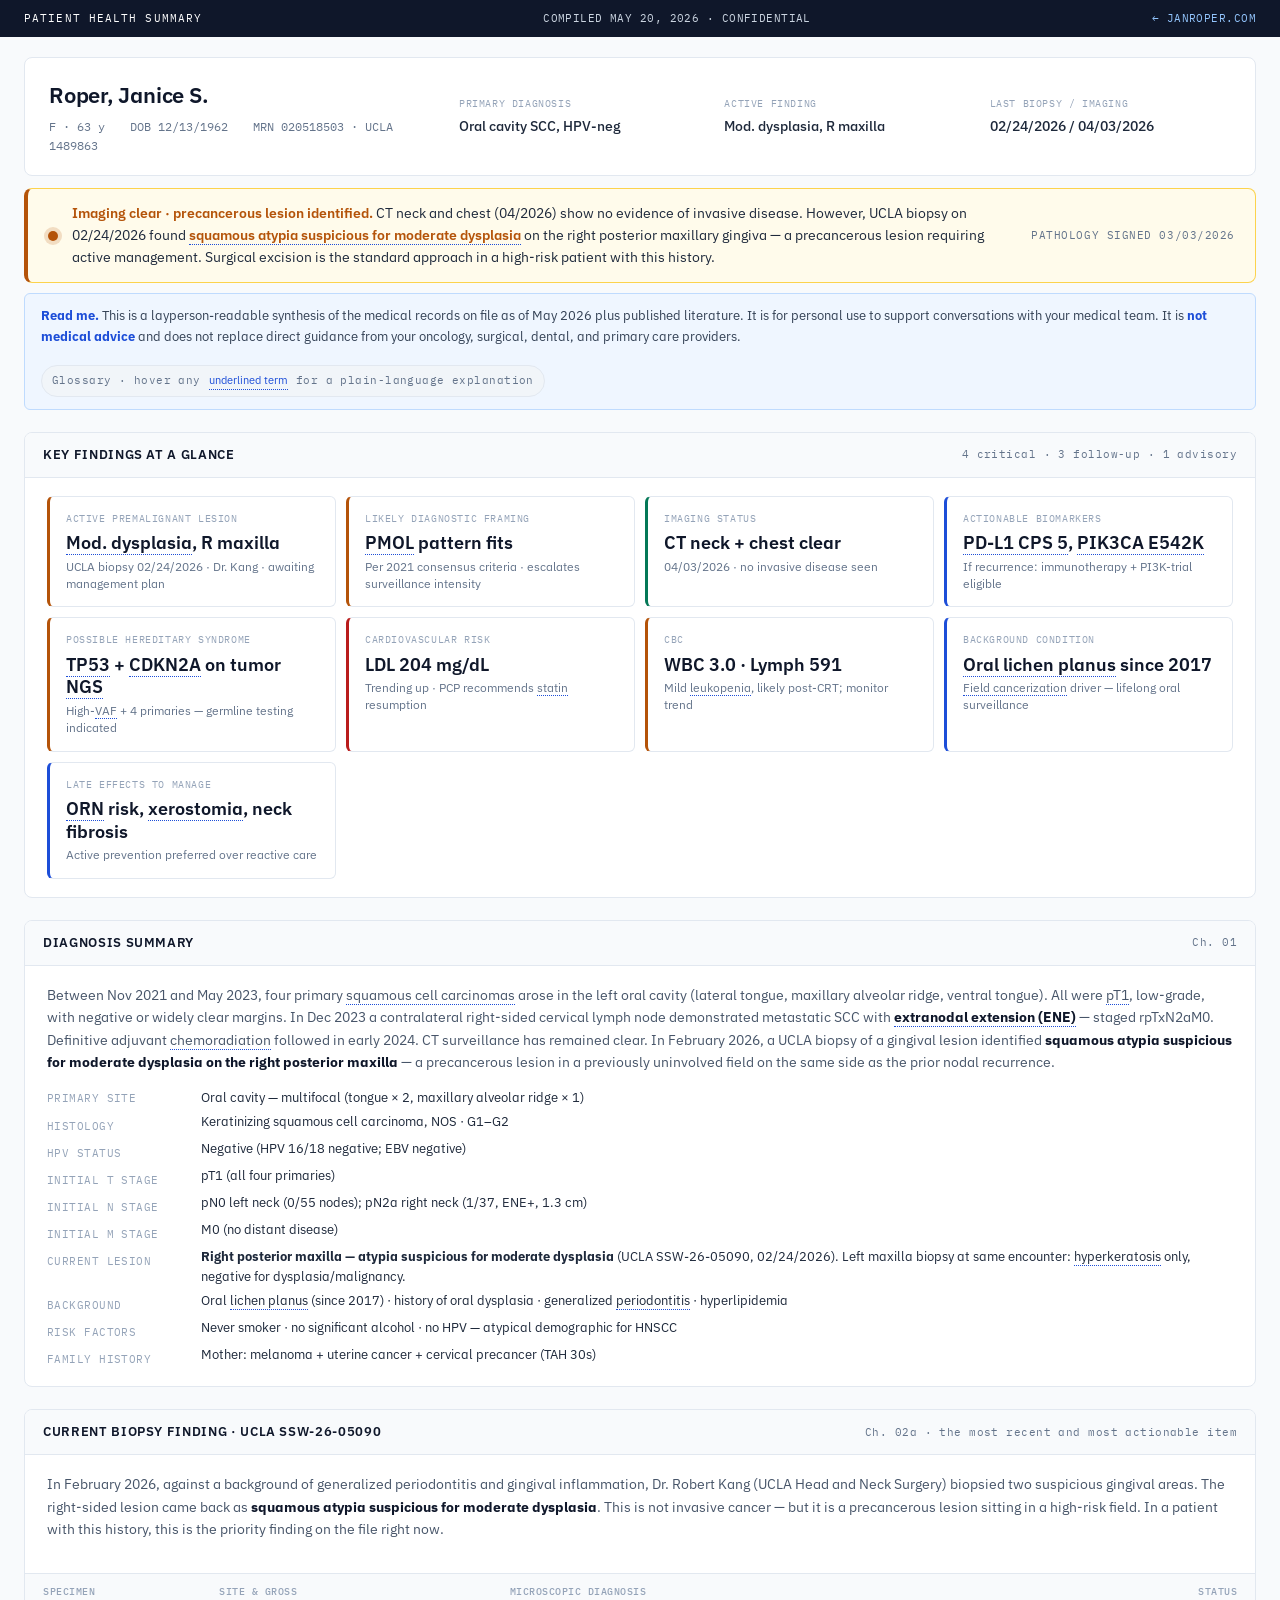
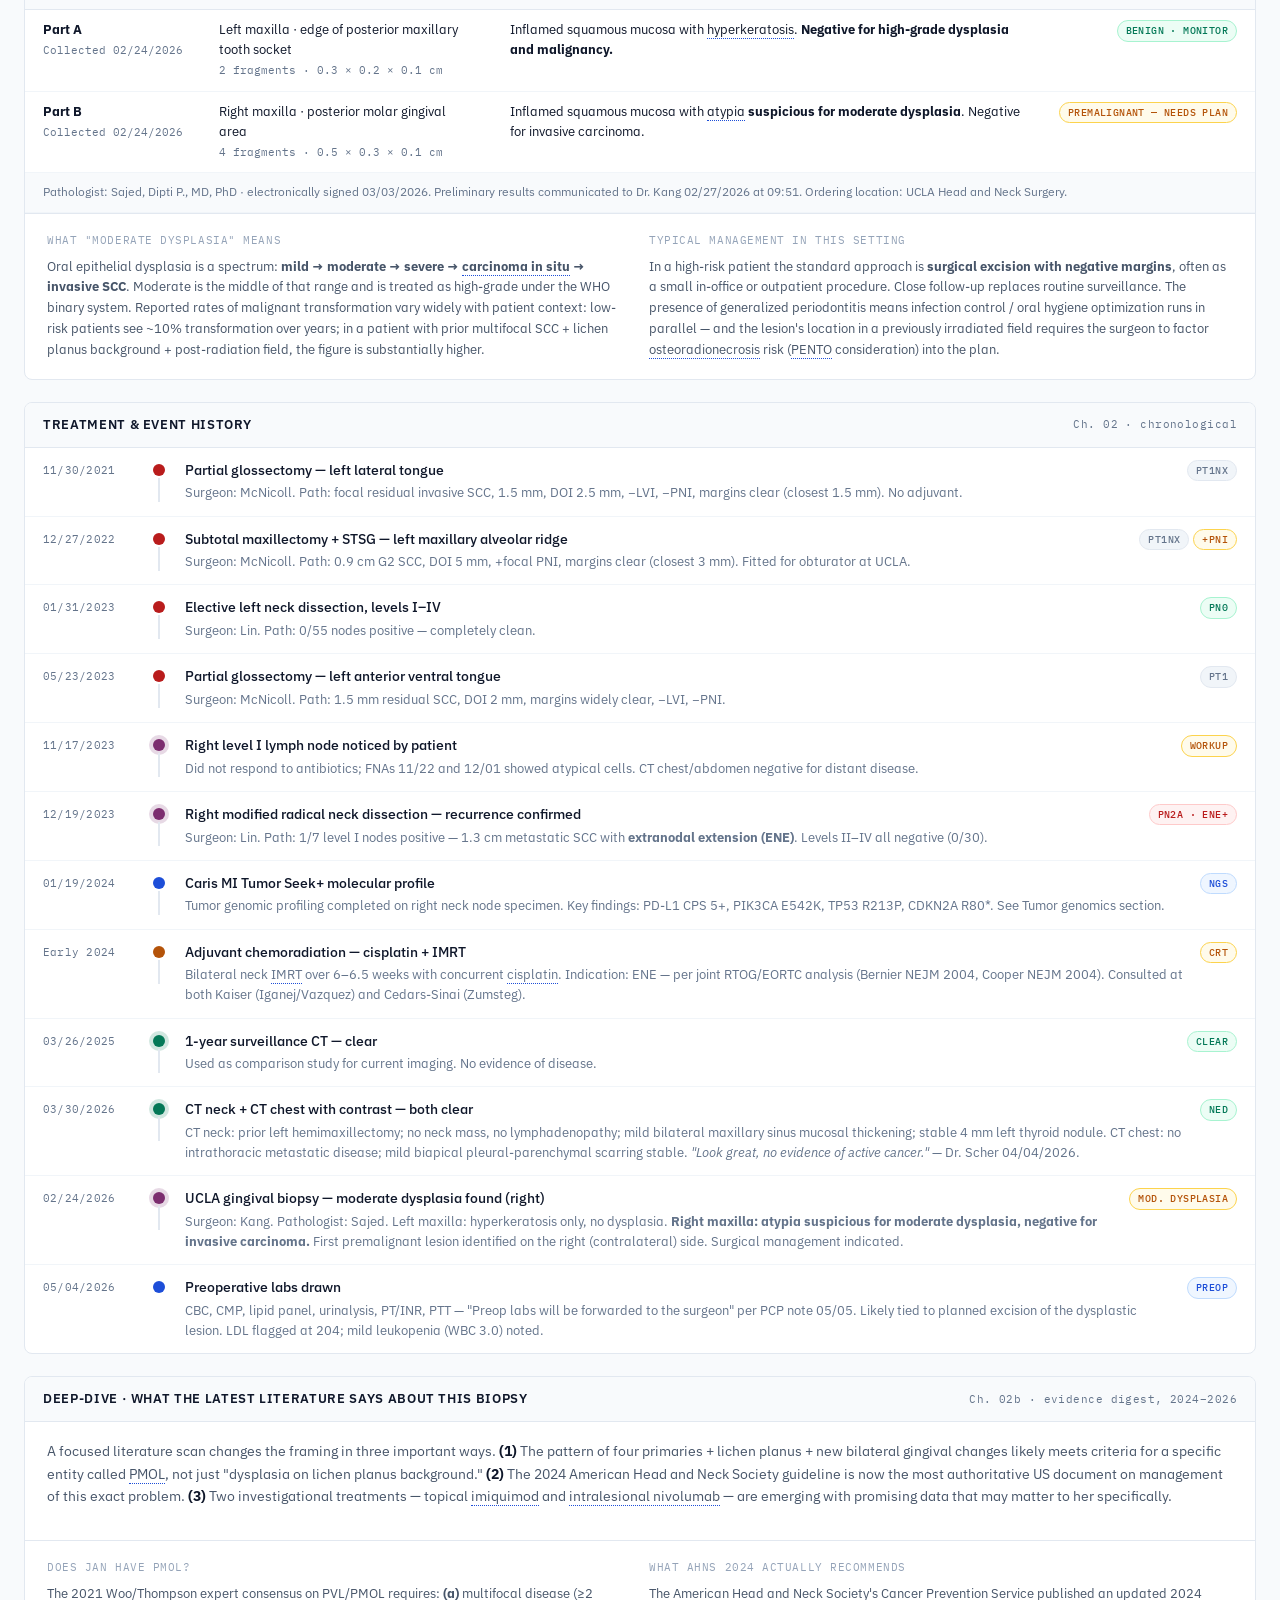
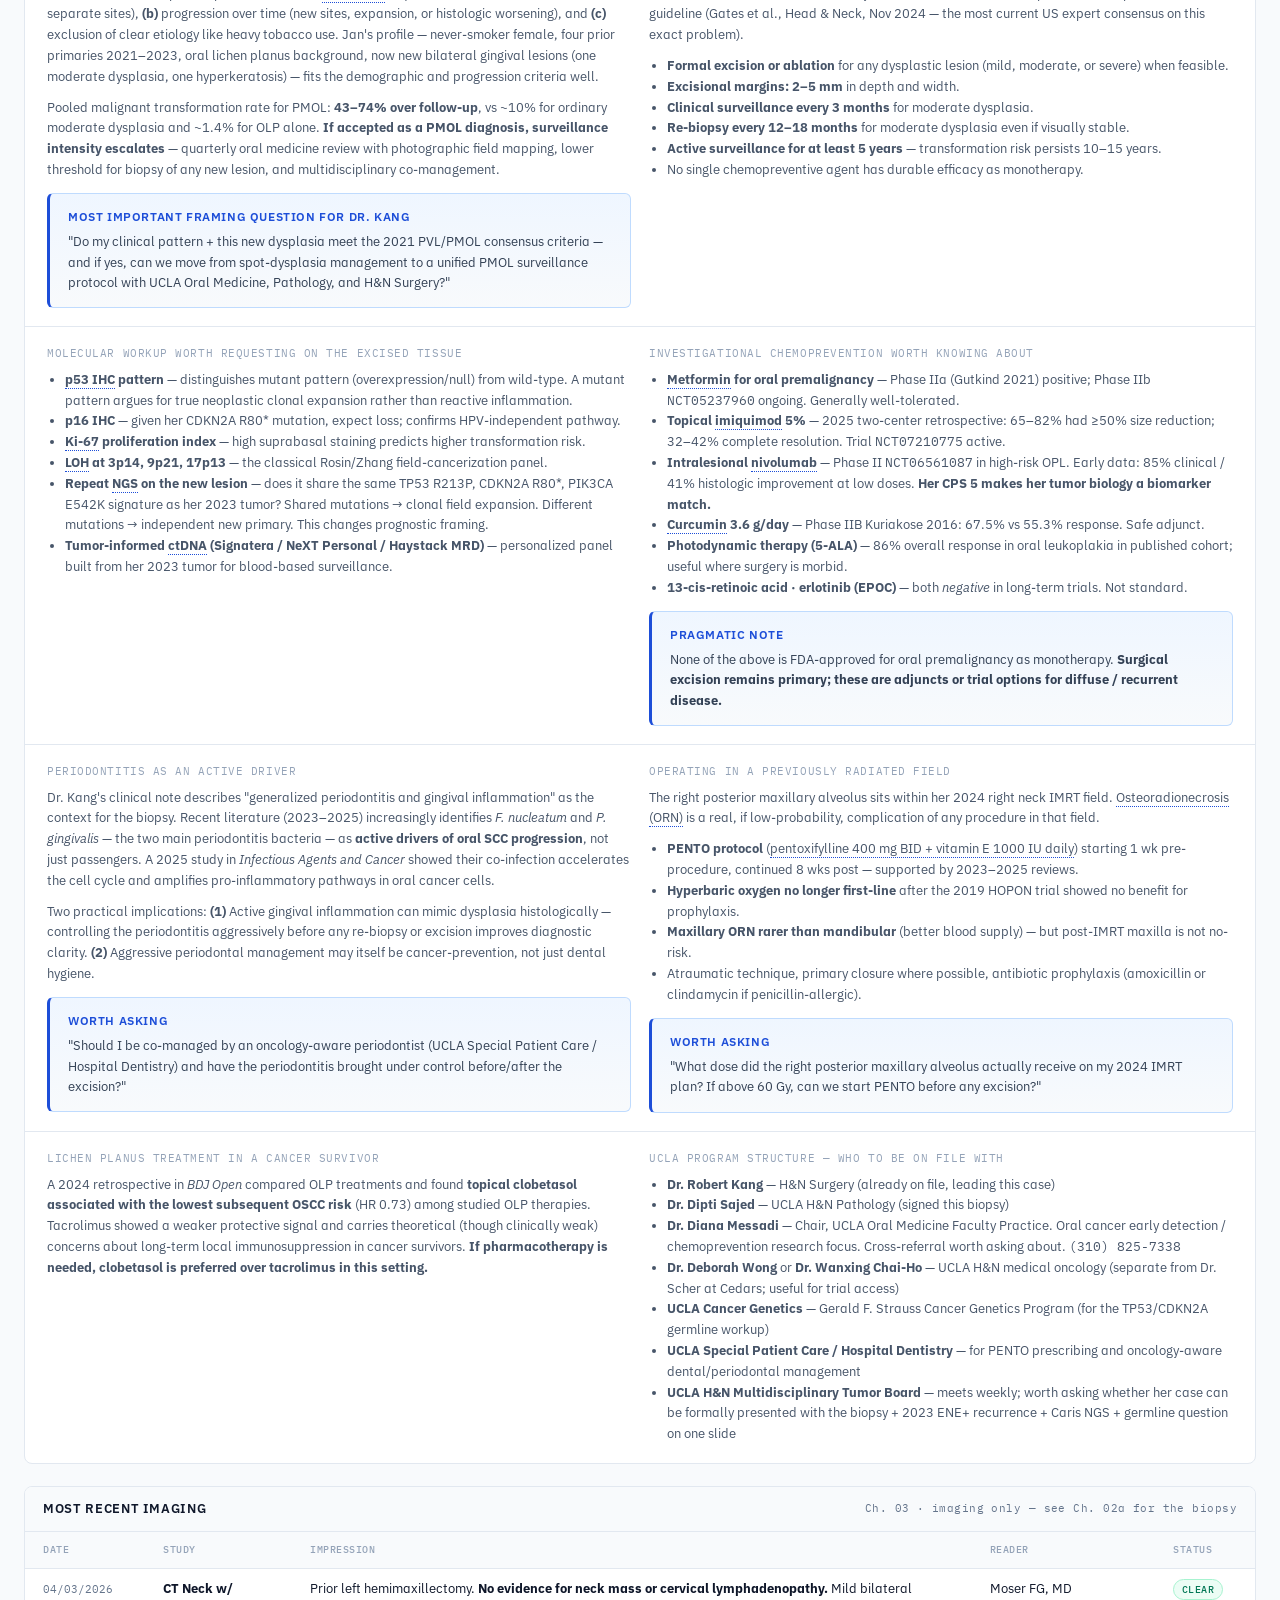
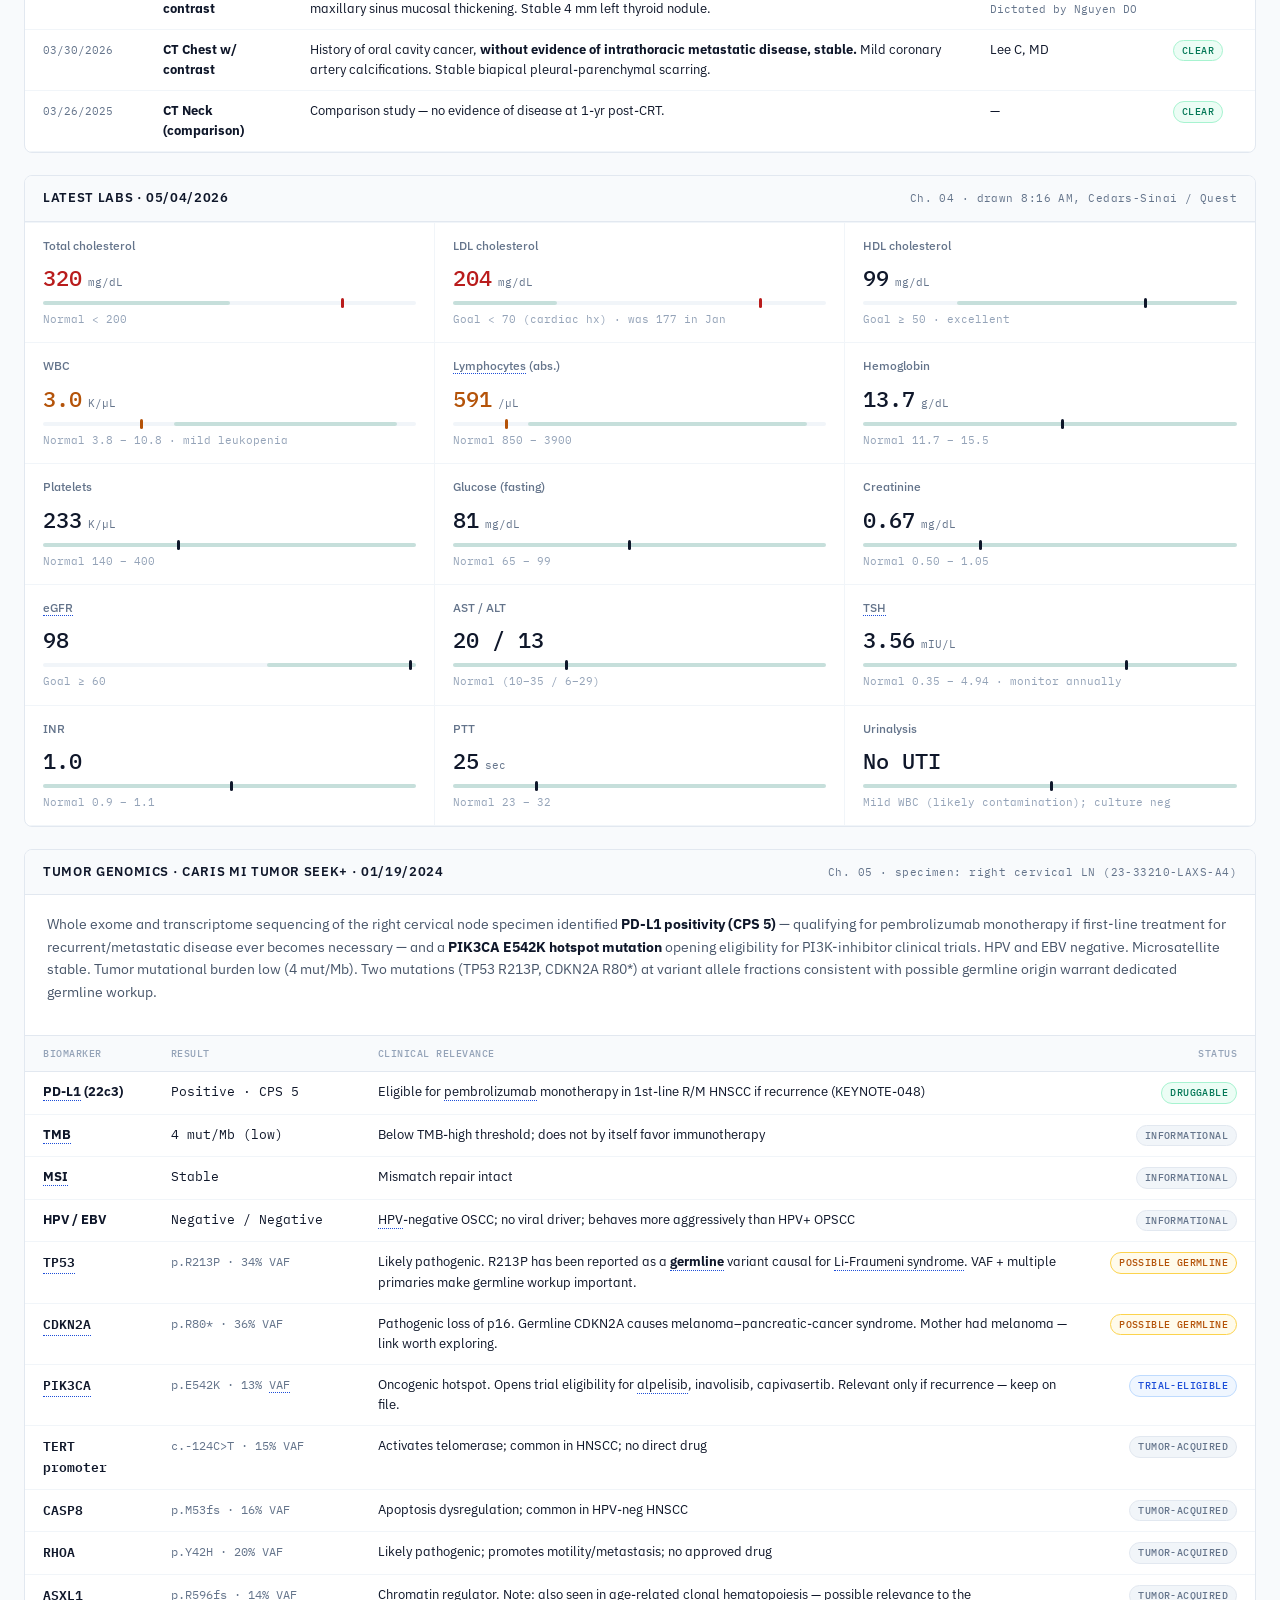
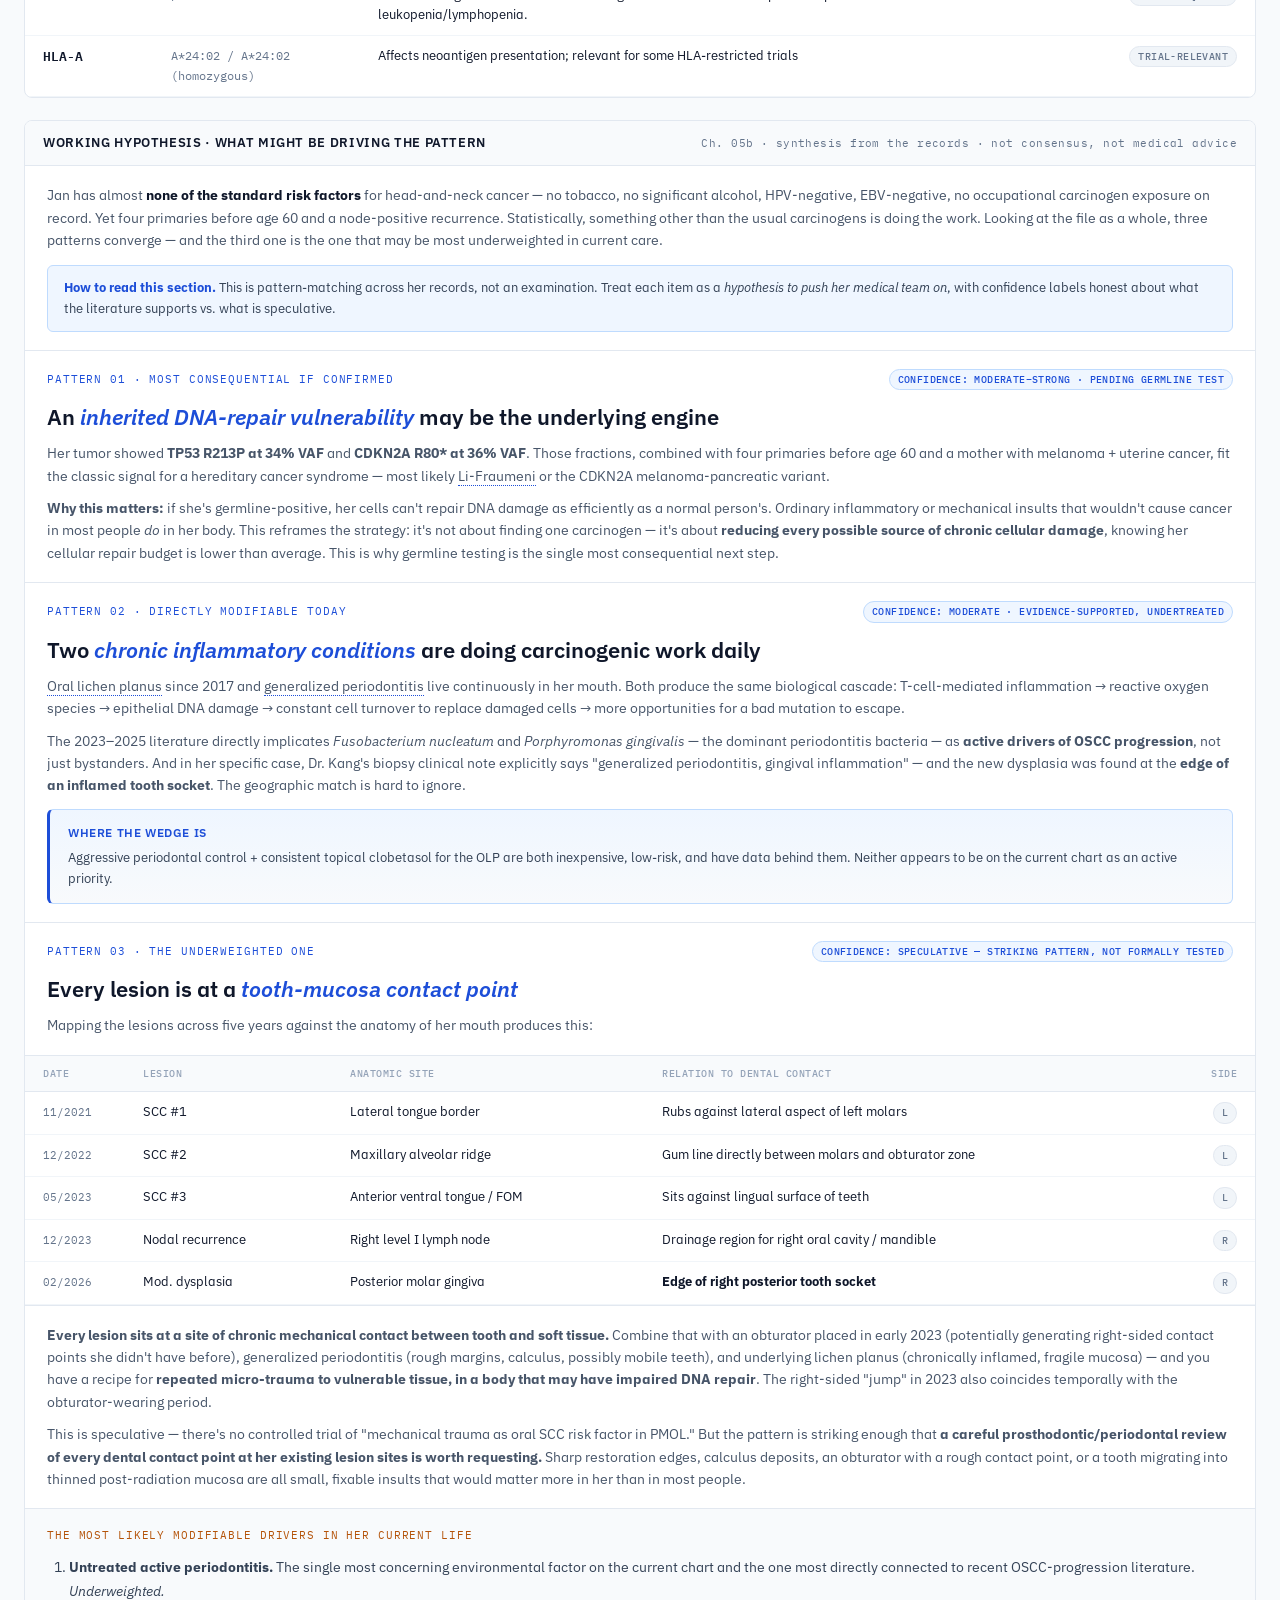
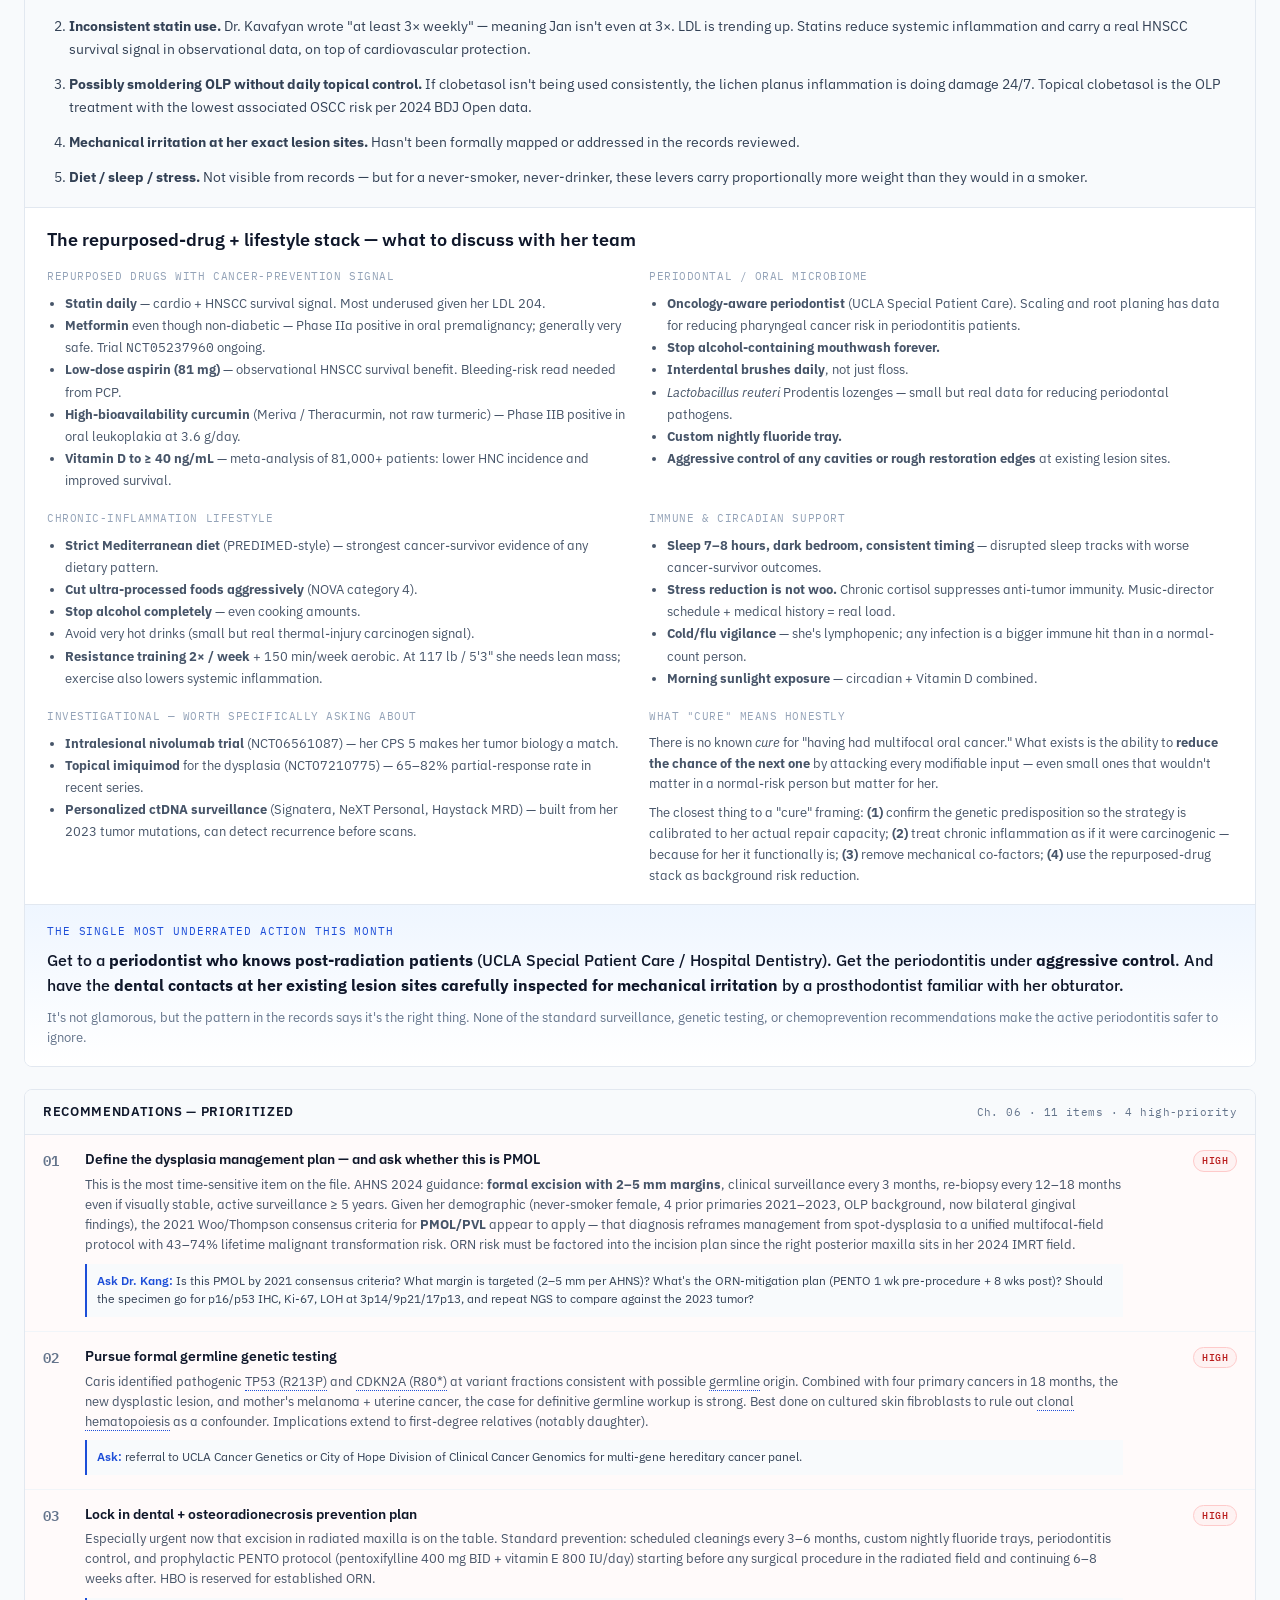
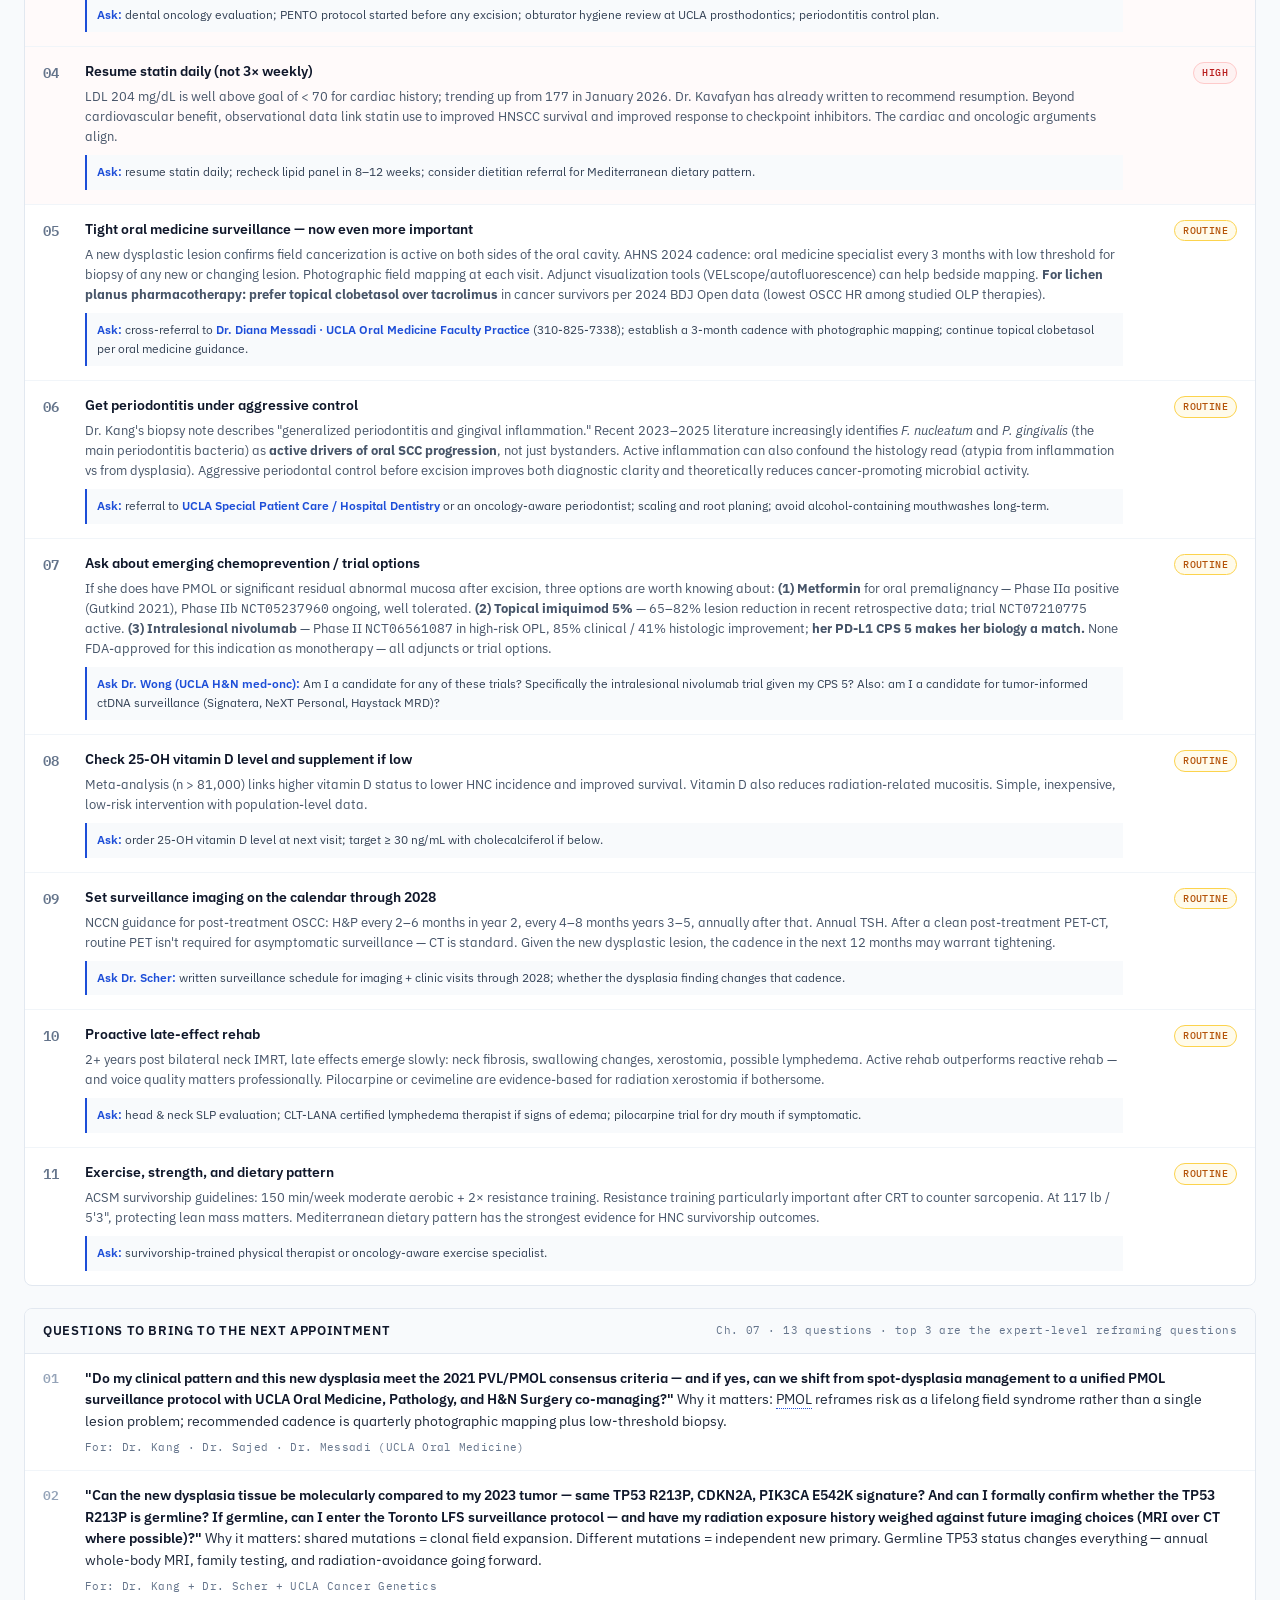
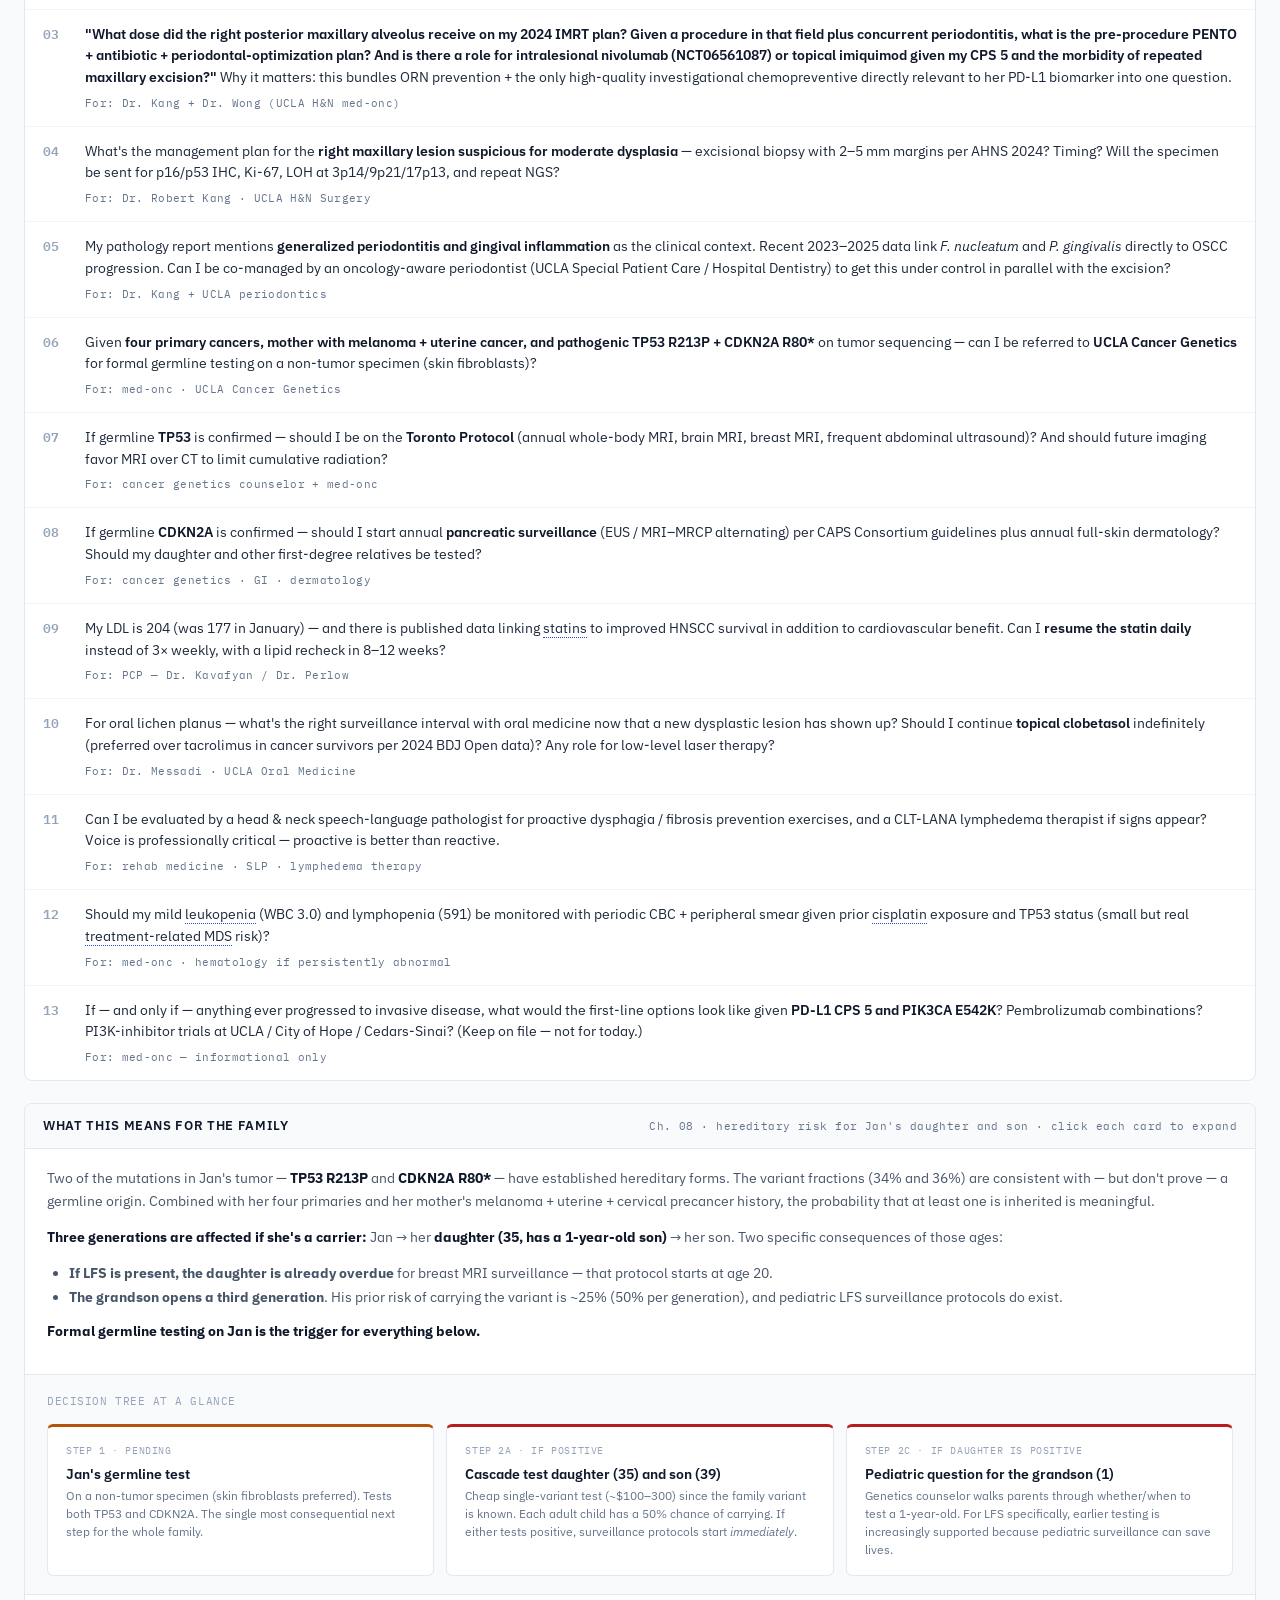
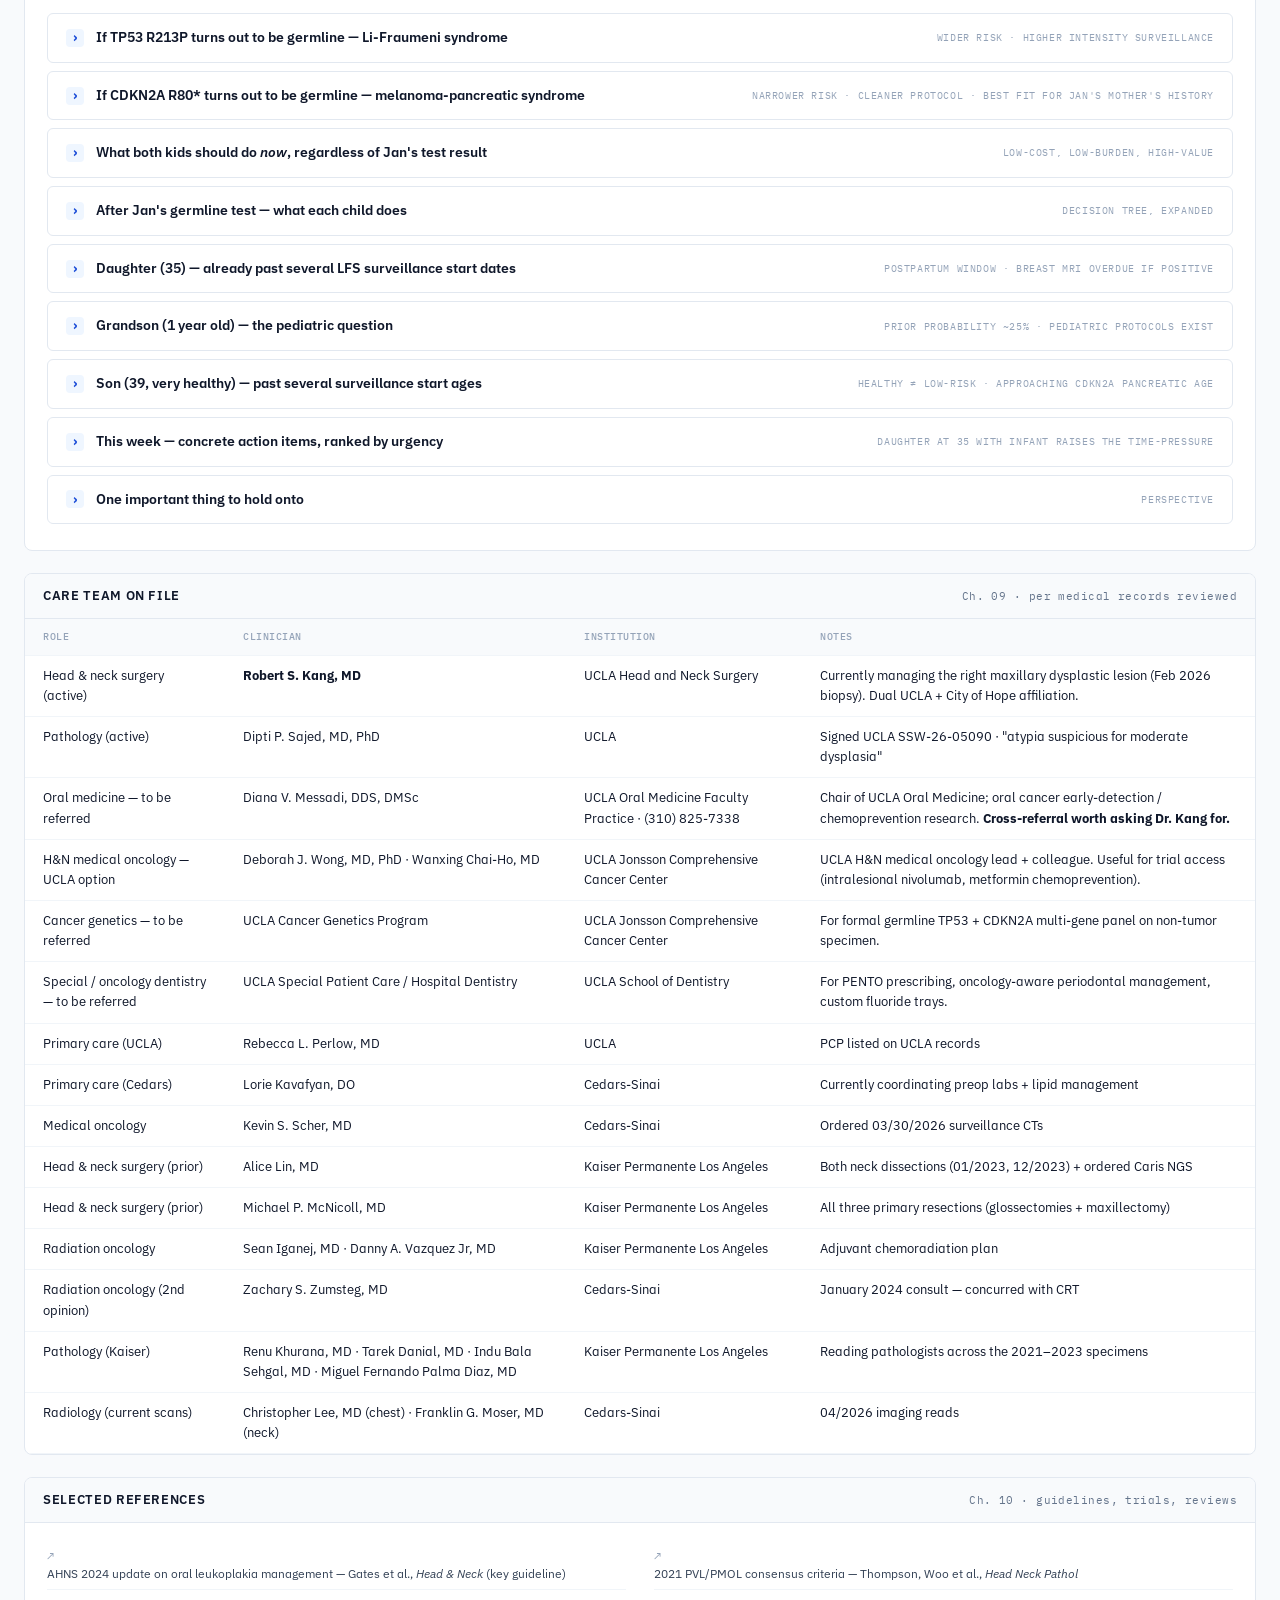
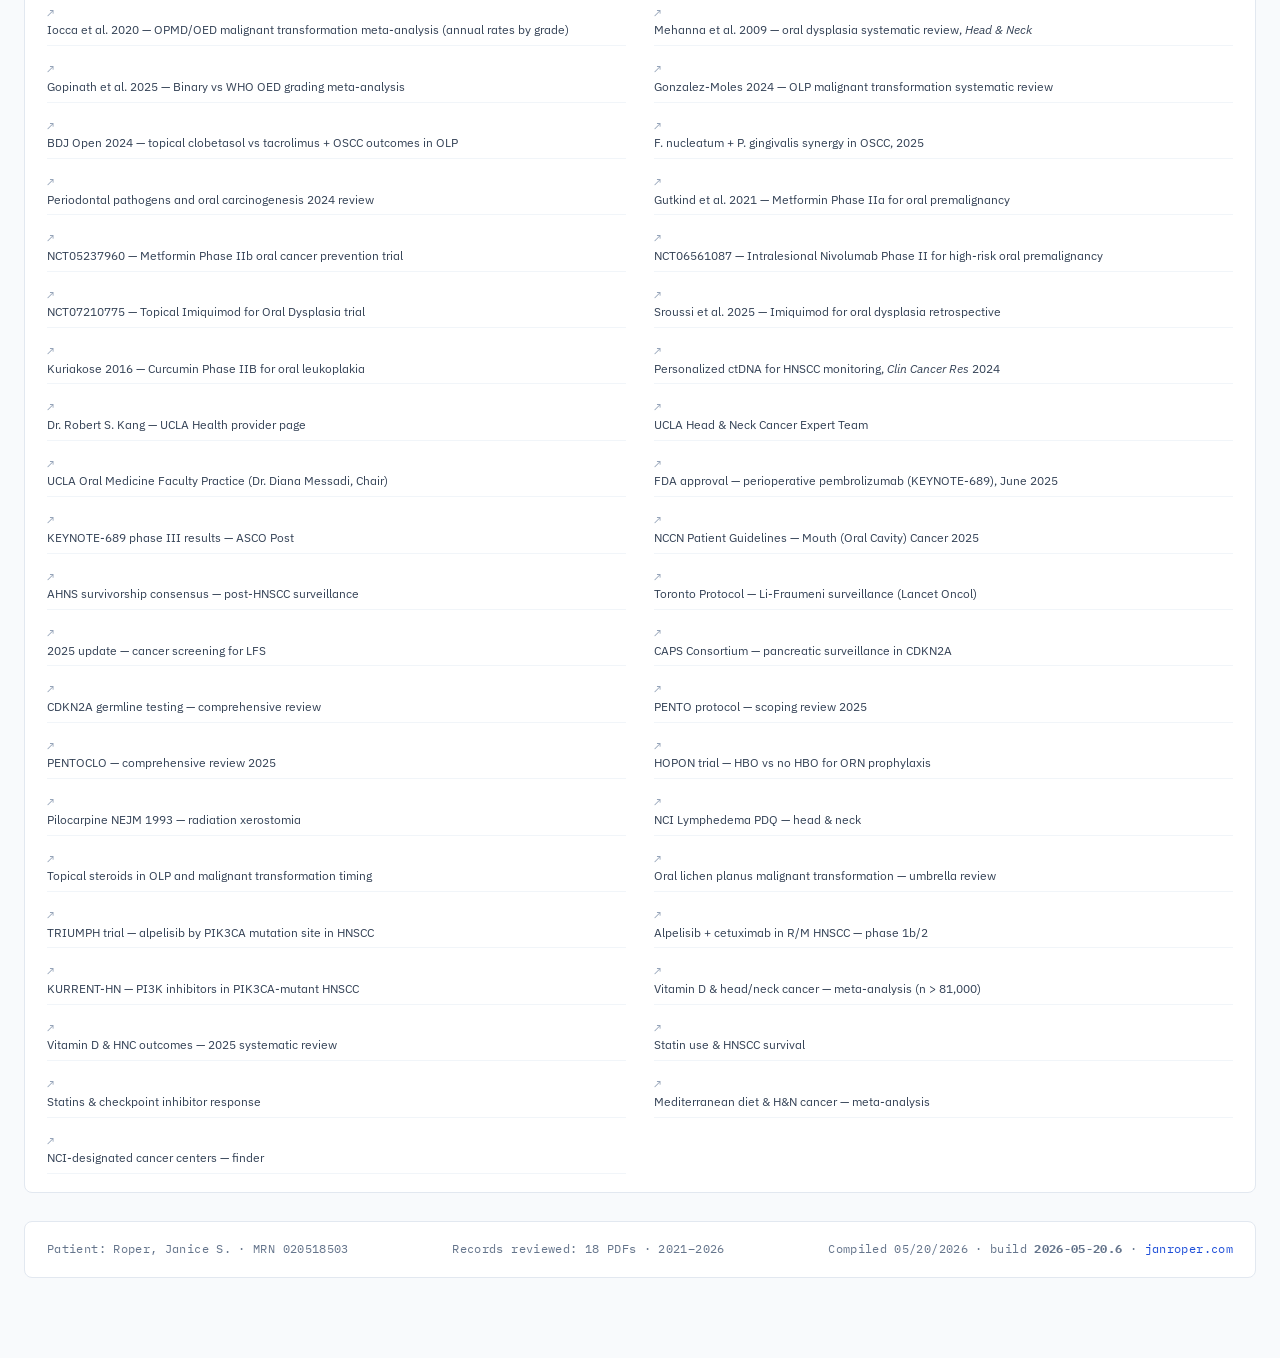
==== commit b26d671c: "Update family section with actual ages and the grandson Daughter is 35 with a 1-year-old son; son is" ====
--- a/cancer/index.html
+++ b/cancer/index.html
@@ -9,12 +9,12 @@
 <meta http-equiv="Cache-Control" content="no-cache, no-store, must-revalidate, max-age=0">
 <meta http-equiv="Pragma" content="no-cache">
 <meta http-equiv="Expires" content="0">
-<meta name="build-version" content="2026-05-20.5">
+<meta name="build-version" content="2026-05-20.6">
 <link rel="icon" href="data:,">
 <link rel="preconnect" href="https://fonts.googleapis.com">
 <link rel="preconnect" href="https://fonts.gstatic.com" crossorigin>
 <link href="https://fonts.googleapis.com/css2?family=IBM+Plex+Sans:wght@300;400;500;600;700&family=IBM+Plex+Mono:wght@300;400;500;600&display=swap" rel="stylesheet">
-<link rel="stylesheet" href="cancer.css?v=2026-05-20.5">
+<link rel="stylesheet" href="cancer.css?v=2026-05-20.6">
 <script>
 // Light-touch cache-buster: if the page came from cache and the user hits reload,
 // force a fresh fetch of the HTML by appending a timestamp once per session.
@@ -1160,7 +1160,13 @@
       <span class="note">Ch. 08 · hereditary risk for Jan's daughter and son · click each card to expand</span>
     </div>
     <div class="section-body">
-      <p class="lede-clinical">Two of the mutations in Jan's tumor — <strong>TP53 R213P</strong> and <strong>CDKN2A R80*</strong> — have established hereditary forms. The variant fractions (34% and 36%) are consistent with — but don't prove — a germline origin. Combined with her four primaries and her mother's melanoma + uterine + cervical precancer history, the probability that at least one is inherited is meaningful. <strong>Formal germline testing on Jan is the trigger for everything below.</strong></p>
+      <p class="lede-clinical">Two of the mutations in Jan's tumor — <strong>TP53 R213P</strong> and <strong>CDKN2A R80*</strong> — have established hereditary forms. The variant fractions (34% and 36%) are consistent with — but don't prove — a germline origin. Combined with her four primaries and her mother's melanoma + uterine + cervical precancer history, the probability that at least one is inherited is meaningful.</p>
+      <p class="lede-clinical" style="margin-top: 10px;"><strong>Three generations are affected if she's a carrier:</strong> Jan → her <strong>daughter (35, has a 1-year-old son)</strong> → her son. Two specific consequences of those ages:</p>
+      <ul style="font-size: 14px; color: var(--text); padding-left: 22px; line-height: 1.7; margin-top: 8px;">
+        <li><strong>If LFS is present, the daughter is already overdue</strong> for breast MRI surveillance — that protocol starts at age 20.</li>
+        <li><strong>The grandson opens a third generation</strong>. His prior risk of carrying the variant is ~25% (50% per generation), and pediatric LFS surveillance protocols do exist.</li>
+      </ul>
+      <p class="lede-clinical" style="margin-top: 10px;"><strong>Formal germline testing on Jan is the trigger for everything below.</strong></p>
     </div>
 
     <!-- Decision tree -->
@@ -1174,13 +1180,13 @@
         </div>
         <div class="tree-step pos">
           <div class="step-num">Step 2a · if positive</div>
-          <div class="step-title">Cascade test the kids</div>
-          <div class="step-detail">Cheap single-variant test (~$100–300) since the family variant is now known. Each child has a 50% chance of carrying it.</div>
-        </div>
-        <div class="tree-step neg">
-          <div class="step-num">Step 2b · if negative</div>
-          <div class="step-title">Lower urgency, still some action</div>
-          <div class="step-detail">Family history alone still warrants baseline awareness, annual skin checks, and informed primary care. Genetics counselor can guide depth.</div>
+          <div class="step-title">Cascade test daughter (35) and son (39)</div>
+          <div class="step-detail">Cheap single-variant test (~$100–300) since the family variant is known. Each adult child has a 50% chance of carrying. If either tests positive, surveillance protocols start <em>immediately</em>.</div>
+        </div>
+        <div class="tree-step pos">
+          <div class="step-num">Step 2c · if daughter is positive</div>
+          <div class="step-title">Pediatric question for the grandson (1)</div>
+          <div class="step-detail">Genetics counselor walks parents through whether/when to test a 1-year-old. For LFS specifically, earlier testing is increasingly supported because pediatric surveillance can save lives.</div>
         </div>
       </div>
     </div>
@@ -1286,47 +1292,158 @@
 
       <details class="expand-card">
         <summary>
-          <span class="summary-text">Daughter-specific considerations</span>
-          <span class="summary-meta">Breast MRI · reproductive planning</span>
+          <span class="summary-text">Daughter (35) — already past several LFS surveillance start dates</span>
+          <span class="summary-meta">Postpartum window · breast MRI overdue if positive</span>
         </summary>
         <div class="expand-content">
-          <ul>
-            <li><strong>If LFS confirmed in her —</strong> annual <strong>breast MRI starting age 20</strong> is the single most important surveillance step. Women with LFS have ~50% breast cancer risk by age 30, often very young. Breast MRI screening catches cancers when they're still curable. <em>Mammography is generally avoided in LFS carriers due to radiation exposure.</em></li>
-            <li><strong>Reproductive considerations —</strong> if she's planning children and tests positive, <strong><span class="term" data-tip="Preimplantation Genetic Diagnosis — a technique used with IVF where embryos are tested before implantation. Allows selection of embryos that don't carry a known hereditary cancer variant. Available for LFS, CDKN2A, BRCA, and many other syndromes.">preimplantation genetic diagnosis (PGD)</span></strong> is an option to avoid passing on the variant. Worth being aware of even years in advance — it requires IVF and adds time to family planning.</li>
-            <li><strong>Hormone-related considerations —</strong> if positive, discuss any future hormonal birth control or HRT with a genetics-aware provider. The TP53 + estrogen interaction is biologically real.</li>
-            <li><strong>If CDKN2A confirmed —</strong> annual dermatology starting now, plus eventually annual pancreatic surveillance from age 40. Aggressive sun protection from day one.</li>
+          <p><strong>At 35 with a 1-year-old, she's at a window where multiple things matter at once — the timing makes her case the most time-sensitive of the three adults.</strong></p>
+
+          <h4>If LFS confirmed</h4>
+          <ul>
+            <li><strong>Annual breast MRI is already overdue.</strong> The Toronto Protocol starts breast MRI at age 20 in women with LFS — she's 15 years past that start point. ~50% of women with LFS develop breast cancer by age 30. <em>If she tests positive, breast MRI within 30 days of result.</em></li>
+            <li><strong>Postpartum complications for breast imaging</strong> — postpartum/breastfeeding tissue can complicate MRI interpretation. Ask whether the radiologist has experience reading lactation-period MRIs. Don't let this delay starting; just brief the radiologist.</li>
+            <li><strong>Mammography is generally avoided in LFS carriers</strong> due to radiation. MRI is the imaging of record.</li>
+            <li><strong>Whole-body MRI</strong> (the rest of the Toronto Protocol) — also overdue. Coordinate baseline within the same window as the breast MRI.</li>
+            <li><strong>Abdominal/pelvic ultrasound</strong> every 3–4 months once on protocol.</li>
+            <li><strong>Discuss any future hormonal contraception or HRT</strong> with a genetics-aware provider before resuming or starting. The TP53 + estrogen interaction is biologically real.</li>
+          </ul>
+
+          <h4>If CDKN2A confirmed</h4>
+          <ul>
+            <li><strong>Annual dermatology now</strong> with a high-risk-aware dermatologist. Full-body skin map; photographs of suspect lesions for serial comparison.</li>
+            <li><strong>Pancreatic surveillance starting at age 40</strong> (5 years away) — alternating EUS and MRI/MRCP per CAPS Consortium protocol.</li>
+            <li><strong>Strict daily SPF + sun-protective clothing from now on</strong>; no tanning beds ever.</li>
+          </ul>
+
+          <h4>Reproductive planning — particularly relevant now</h4>
+          <ul>
+            <li><strong>If she's planning more children</strong> and tests positive, <span class="term" data-tip="Preimplantation Genetic Diagnosis — a technique used with IVF where embryos are tested before implantation. Allows selection of embryos that don't carry a known hereditary cancer variant.">PGD via IVF</span> is an option to avoid passing the variant to future children. Requires planning (months of cycle prep + IVF), so the decision can't be left to "later."</li>
+            <li><strong>Her 1-year-old son</strong> is a separate question — see the next card.</li>
           </ul>
         </div>
       </details>
 
       <details class="expand-card">
         <summary>
-          <span class="summary-text">Son-specific considerations</span>
-          <span class="summary-meta">Different cancer spectrum · same inheritance question for his own kids</span>
+          <span class="summary-text">Grandson (1 year old) — the pediatric question</span>
+          <span class="summary-meta">Prior probability ~25% · pediatric protocols exist</span>
         </summary>
         <div class="expand-content">
-          <ul>
-            <li><strong>If LFS confirmed —</strong> different dominant cancer spectrum than for women. Sarcomas (bone, soft-tissue), brain tumors, leukemias, colon cancer are the higher-risk slots. Same Toronto Protocol applies — annual whole-body MRI, brain MRI, abdominal ultrasound, labs.</li>
-            <li><strong>If CDKN2A confirmed —</strong> same melanoma + pancreatic surveillance as daughter.</li>
-            <li><strong>For his own future children —</strong> same 50% inheritance question per pregnancy. Same PGD option available if he and a partner want to use it.</li>
-            <li><strong>Testicular self-awareness —</strong> not LFS-specific, but worth maintaining baseline awareness given the family pattern.</li>
-          </ul>
+          <p><strong>This is the gentlest, most uncertain branch of the tree.</strong> Genetic testing of a 1-year-old is a different conversation than testing an adult — both medically and emotionally — and the right people to lead it are a pediatric genetic counselor plus his pediatrician.</p>
+
+          <h4>The risk math</h4>
+          <ul>
+            <li><strong>If Jan is a carrier</strong>, her daughter has a 50% chance. If the daughter is a carrier, the grandson has a 50% chance. <strong>Prior probability without further testing: ~25%.</strong></li>
+            <li>Once the daughter is tested, this collapses to either 0% (mother negative — no further concern) or 50% (mother positive — pediatric decision).</li>
+          </ul>
+
+          <h4>If Jan is positive but daughter has not yet tested</h4>
+          <ul>
+            <li>Get the daughter's cascade test first — it's almost certainly faster and clearer than testing the grandson directly.</li>
+            <li>If the daughter is negative, the grandson is off the chart for that variant.</li>
+            <li>If the daughter is positive, the pediatric question opens.</li>
+          </ul>
+
+          <h4>If the daughter tests positive — pediatric LFS testing considerations</h4>
+          <ul>
+            <li><strong>For most adult-onset hereditary cancer syndromes, pediatric testing is deferred</strong> until the child can assent (typically age 7+). LFS is increasingly treated as an exception because <strong>childhood cancers do occur</strong> in LFS — sarcomas, adrenocortical carcinoma, brain tumors, leukemia — and pediatric surveillance saves lives.</li>
+            <li>The American College of Medical Genetics and the National Comprehensive Cancer Network now support testing children for LFS when a family variant is known, with appropriate counseling.</li>
+            <li><strong>Pediatric Toronto Protocol</strong> (if grandson tests positive):
+              <ul>
+                <li>Abdominal ultrasound every 3–4 months from infancy</li>
+                <li>Annual whole-body MRI typically starting age 3–5 (when sedation tolerance allows)</li>
+                <li>Annual brain MRI from age 3–5</li>
+                <li>Physical exam every 3–4 months</li>
+                <li>Comprehensive labs every 6 months</li>
+              </ul>
+            </li>
+            <li><strong>Radiation avoidance from day one</strong> if positive — no elective CT, no dental X-rays unless clearly necessary, no routine chest X-rays.</li>
+          </ul>
+
+          <h4>If the daughter tests positive for CDKN2A</h4>
+          <ul>
+            <li>Childhood melanoma is rare; pediatric testing for CDKN2A typically deferred until adolescence.</li>
+            <li>What matters from infancy: <strong>aggressive sun protection</strong> for the grandson regardless of test status. Sun damage in childhood drives melanoma risk decades later.</li>
+            <li>Decision about testing him for CDKN2A can wait until early teens when surveillance would actually begin.</li>
+          </ul>
+
+          <div class="deep" style="margin-top: 14px;">
+            <h5>One thing to know going in</h5>
+            Pediatric genetic testing decisions are sensitive. There is no single right answer about timing — it depends on family values, the specific syndrome, surveillance protocols available, and what testing would change. <strong>Push for a pediatric genetic counselor referral</strong> as soon as the daughter's result is in, so the family has expert support for this specific conversation.
+          </div>
         </div>
       </details>
 
       <details class="expand-card">
         <summary>
-          <span class="summary-text">This week — concrete action items</span>
-          <span class="summary-meta">Practical · time-bounded</span>
+          <span class="summary-text">Son (39, very healthy) — past several surveillance start ages</span>
+          <span class="summary-meta">Healthy ≠ low-risk · approaching CDKN2A pancreatic age</span>
         </summary>
         <div class="expand-content">
+          <p><strong>Being symptom-free at 39 is good but does not change the inherited risk.</strong> LFS carriers can be completely healthy until they're not — that is precisely why surveillance exists. If he's a carrier and asymptomatic, the right move is to <em>stay</em> that way by catching anything early. If he's not a carrier, surveillance comes off the table.</p>
+
+          <h4>If LFS confirmed</h4>
+          <ul>
+            <li>Different dominant cancer spectrum than for women — <strong>sarcomas (bone and soft-tissue), brain tumors, colon cancer, leukemia/lymphoma</strong> are the higher-risk slots. Breast cancer in male LFS carriers is rare but not zero.</li>
+            <li><strong>Toronto Protocol</strong> — annual whole-body MRI, annual brain MRI, abdominal/pelvic ultrasound every 3–4 months, comprehensive labs every 6 months. He's been at elevated risk for years already without surveillance — the goal is to start now, not to retroactively regret the gap.</li>
+            <li><strong>Colonoscopy</strong> — LFS carriers are recommended to start colon cancer screening at age 25 (or 5 years before earliest family case, whichever is sooner). At 39 he's well past that start point.</li>
+            <li><strong>Radiation avoidance going forward</strong> — MRI/ultrasound over CT whenever clinically reasonable.</li>
+          </ul>
+
+          <h4>If CDKN2A confirmed</h4>
+          <ul>
+            <li>Same melanoma + pancreatic surveillance as daughter.</li>
+            <li><strong>Pancreatic surveillance starting at age 40</strong> is only a year away — he's right at the start point. Alternating EUS and MRI/MRCP per CAPS Consortium protocol.</li>
+            <li>Annual full-skin dermatology now. Aggressive sun protection.</li>
+          </ul>
+
+          <h4>For his own future family</h4>
+          <ul>
+            <li>If he has or plans children, same 50% inheritance question per pregnancy.</li>
+            <li><span class="term" data-tip="Preimplantation Genetic Diagnosis — embryos screened during IVF so non-carriers can be selected. Available for LFS, CDKN2A, BRCA, and many other syndromes.">PGD via IVF</span> is available if he and a partner want to avoid passing the variant.</li>
+          </ul>
+
+          <div class="deep" style="margin-top: 14px;">
+            <h5>One specific note for healthy 30-somethings</h5>
+            The most common failure mode for asymptomatic carriers is "I feel fine, I'll get to surveillance later." That delay is where preventable cancers happen. If the test is positive, the surveillance protocol starts the next available calendar opening — not "after the next quarter at work."
+          </div>
+        </div>
+      </details>
+
+      <details class="expand-card">
+        <summary>
+          <span class="summary-text">This week — concrete action items, ranked by urgency</span>
+          <span class="summary-meta">Daughter at 35 with infant raises the time-pressure</span>
+        </summary>
+        <div class="expand-content">
+          <h4>Now — this week</h4>
           <ol>
-            <li><strong>Push for Jan's germline test now.</strong> This is the single most consequential thing on the chart for the family. UCLA Cancer Genetics is the right referral. Insurance usually covers it given her history (NCCN/ACS criteria met multiple times over).</li>
-            <li><strong>Both kids: book a dermatologist appointment for the next 60–90 days.</strong> Full-skin check. Covered as preventive care by most plans.</li>
-            <li><strong>Both kids: write up the family history page.</strong> Jan's 4 primaries + dates + sites; her mother's melanoma, uterine cancer, cervical precancer + ages. Save as a PDF you can text to any new provider.</li>
-            <li><strong>Both kids: identify a PCP who will engage</strong> with the family-history conversation, not just stamp the form.</li>
-            <li><strong>Hold off on the kids' own genetic testing until Jan's result is in.</strong> The math: cascade testing for a known variant is ~$150. Full hereditary cancer panel without a known family variant is $250–500. Wait two months, save money, get better data.</li>
+            <li><strong>Push for Jan's germline test.</strong> Single most consequential step. UCLA Cancer Genetics is the right referral. Insurance almost certainly covers it (NCCN criteria met several times over). Ask the genetics counselor to use a <strong>non-blood specimen (cultured skin fibroblasts)</strong> to rule out clonal hematopoiesis as a confounder.</li>
+            <li><strong>Daughter:</strong> identify a high-risk-aware OB/breast-imaging center now. If Jan's test comes back positive for TP53, breast MRI should be scheduled within 30 days — knowing where you'll go saves weeks. (UCLA Health, Cedars-Sinai Saul and Joyce Brandman, and City of Hope all have high-risk breast programs.)</li>
+            <li><strong>Daughter:</strong> if currently breastfeeding, brief future radiologist about postpartum status — it affects MRI interpretation but doesn't preclude it.</li>
+            <li><strong>Both kids: book a dermatologist appointment for the next 30 days.</strong> Full-skin baseline. Covered as preventive care.</li>
+            <li><strong>Both kids: identify a PCP</strong> who will engage with the family-history conversation rather than just stamp the form.</li>
           </ol>
+
+          <h4>Within the month</h4>
+          <ol style="counter-reset: list 5;">
+            <li><strong>Write the family history page as a single PDF</strong> — Jan's 4 primaries with dates/sites; her mother's melanoma + uterine + cervical precancer + ages; daughter age and parity; son age and health status. Text-able. Reused across every new provider for the next 30 years.</li>
+            <li><strong>Son:</strong> if he hasn't had a colonoscopy and turns out to be LFS-positive, he is 14 years past the recommended start age (25 in LFS carriers). Get this on the radar even pre-result so the scheduling is teed up.</li>
+            <li><strong>Daughter:</strong> if she's considering another pregnancy, have an early conversation with a fertility specialist who understands <span class="term" data-tip="Preimplantation Genetic Diagnosis — embryos tested during IVF so only non-carriers can be selected for implantation. Available for LFS, CDKN2A, BRCA, and many others.">PGD</span>. Knowing the timeline (months of prep) helps decision-making once results are in.</li>
+          </ol>
+
+          <h4>Once Jan's result is in</h4>
+          <ol style="counter-reset: list 8;">
+            <li><strong>If positive:</strong> cascade test daughter and son immediately. ~$100–300 each. Result usually 2–4 weeks.</li>
+            <li><strong>If daughter is positive:</strong> her surveillance starts within 30 days (breast MRI + whole-body MRI baseline), <em>and</em> the pediatric genetic counselor conversation about the grandson begins.</li>
+            <li><strong>If son is positive:</strong> his surveillance starts within 30 days (Toronto Protocol or CAPS, depending on which gene).</li>
+            <li><strong>Hold off on the kids' broad-panel genetic testing until Jan's result is in.</strong> Cascade testing for a known family variant is much cheaper and more informative than a fresh full panel.</li>
+          </ol>
+
+          <div class="deep" style="margin-top: 14px;">
+            <h5>Why the daughter's case is the most time-sensitive</h5>
+            She's 35. The Toronto Protocol begins breast MRI at 20. If she's a carrier, she has 15 years of missed surveillance to make up for in one appointment. Setting up the imaging pipeline <em>before</em> the test result is the single biggest time-saver here.
+          </div>
         </div>
       </details>
 
@@ -1439,7 +1556,7 @@
   <div class="footer-note">
     <span>Patient: Roper, Janice S. · MRN 020518503</span>
     <span>Records reviewed: 18 PDFs · 2021–2026</span>
-    <span>Compiled 05/20/2026 · build <strong>2026-05-20.5</strong> · <a href="../index.html">janroper.com</a></span>
+    <span>Compiled 05/20/2026 · build <strong>2026-05-20.6</strong> · <a href="../index.html">janroper.com</a></span>
   </div>
 
 </main>
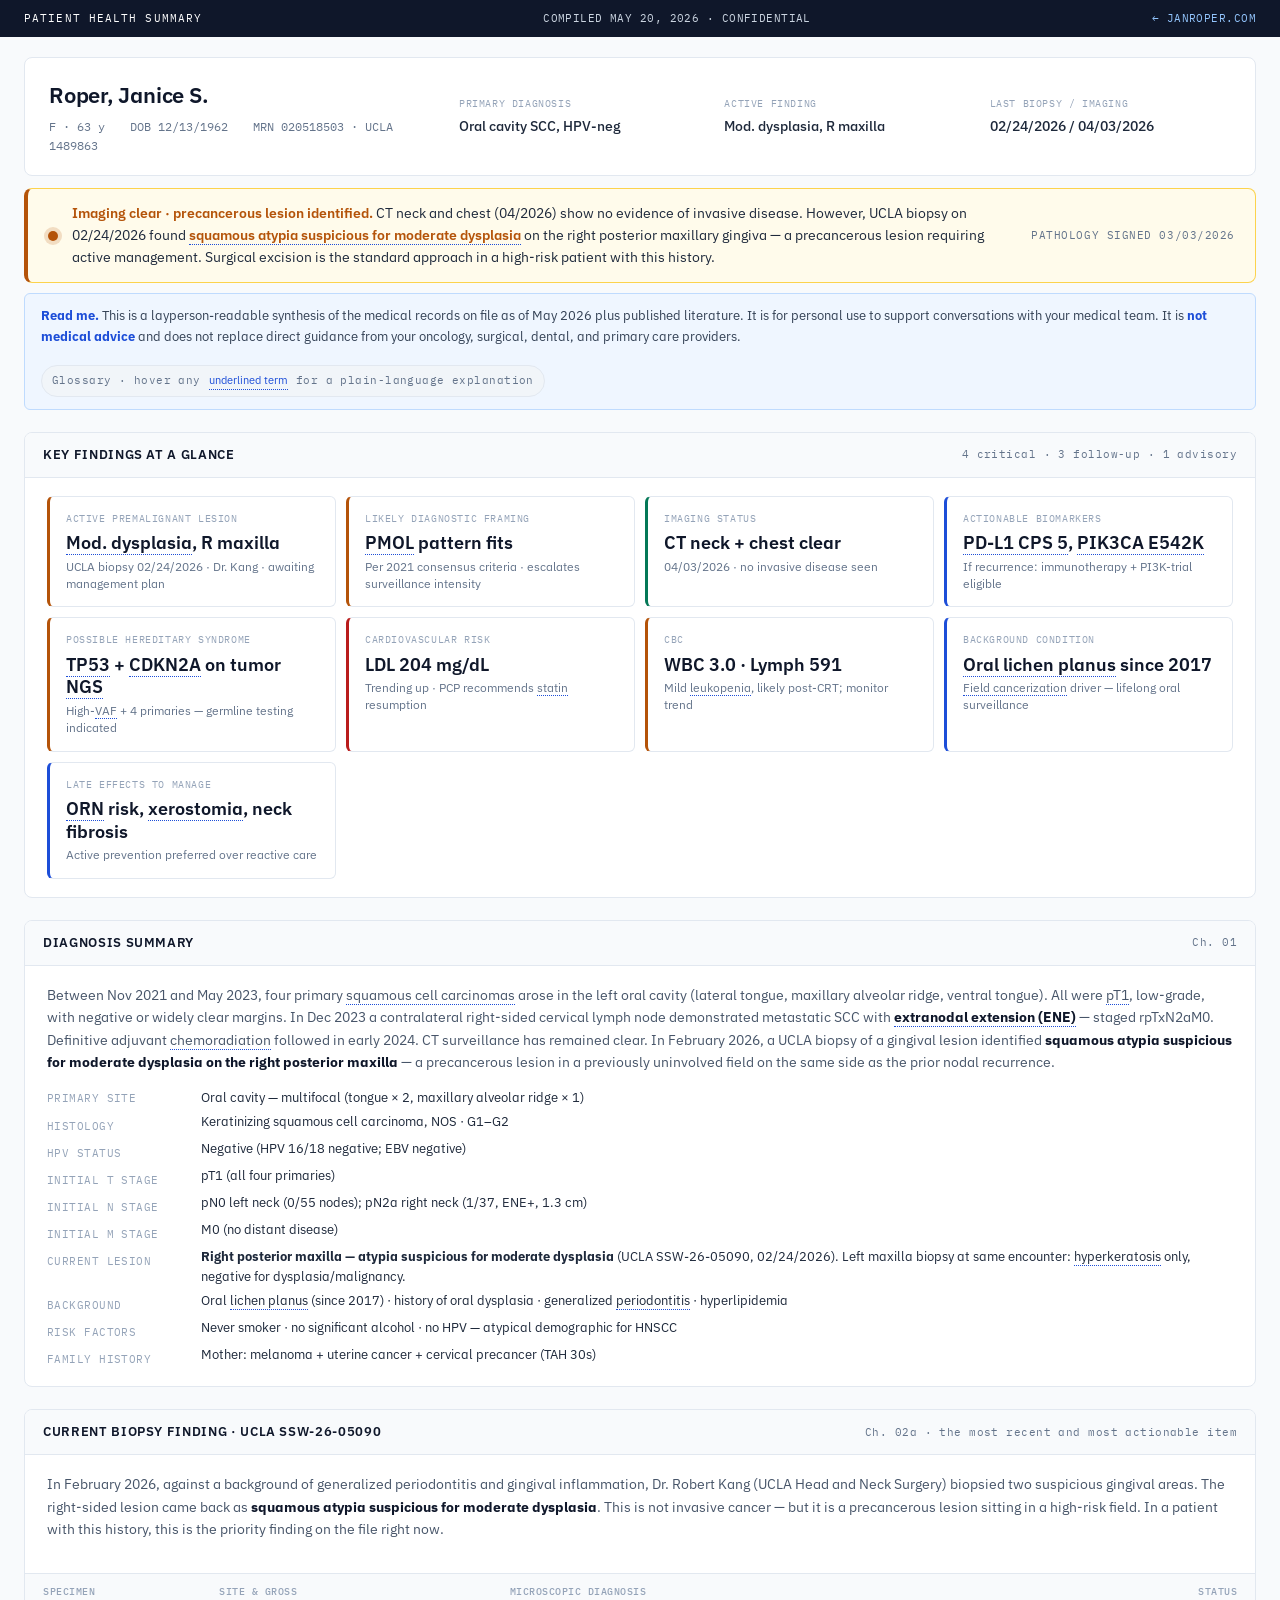
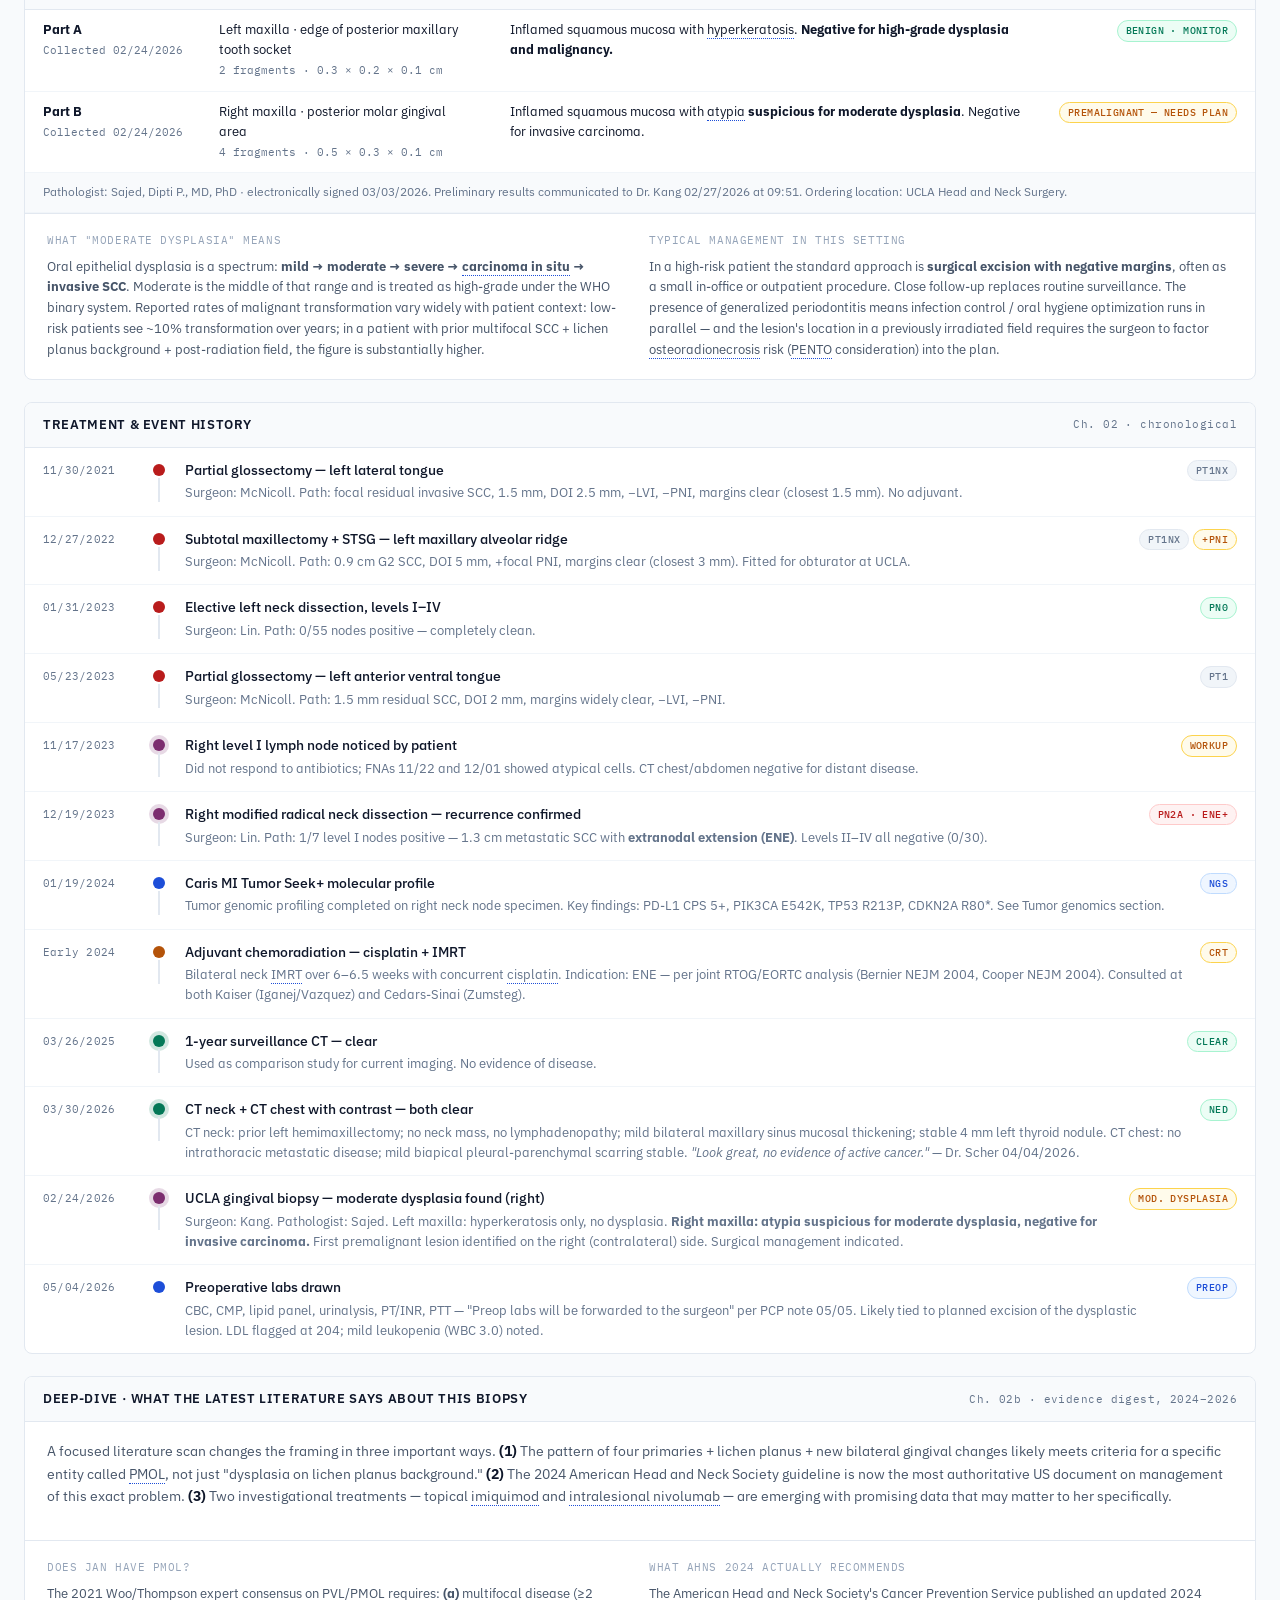
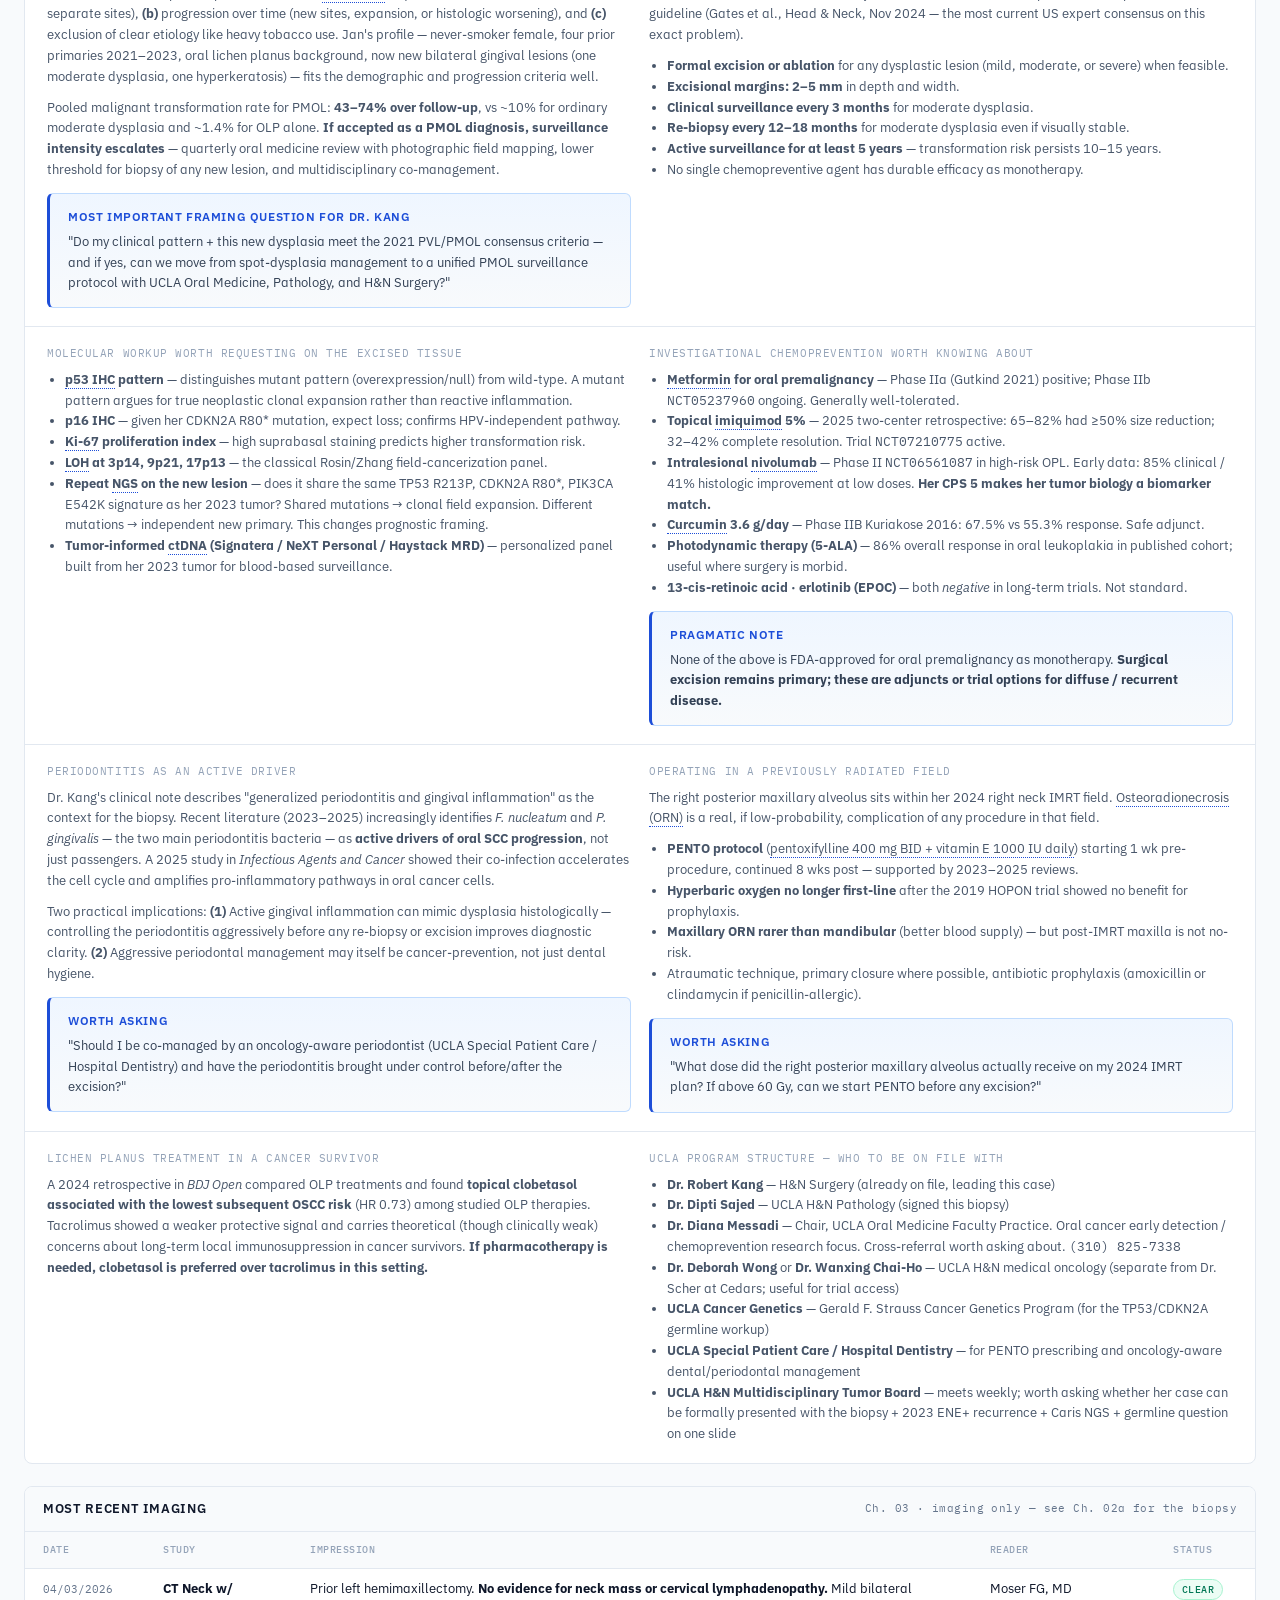
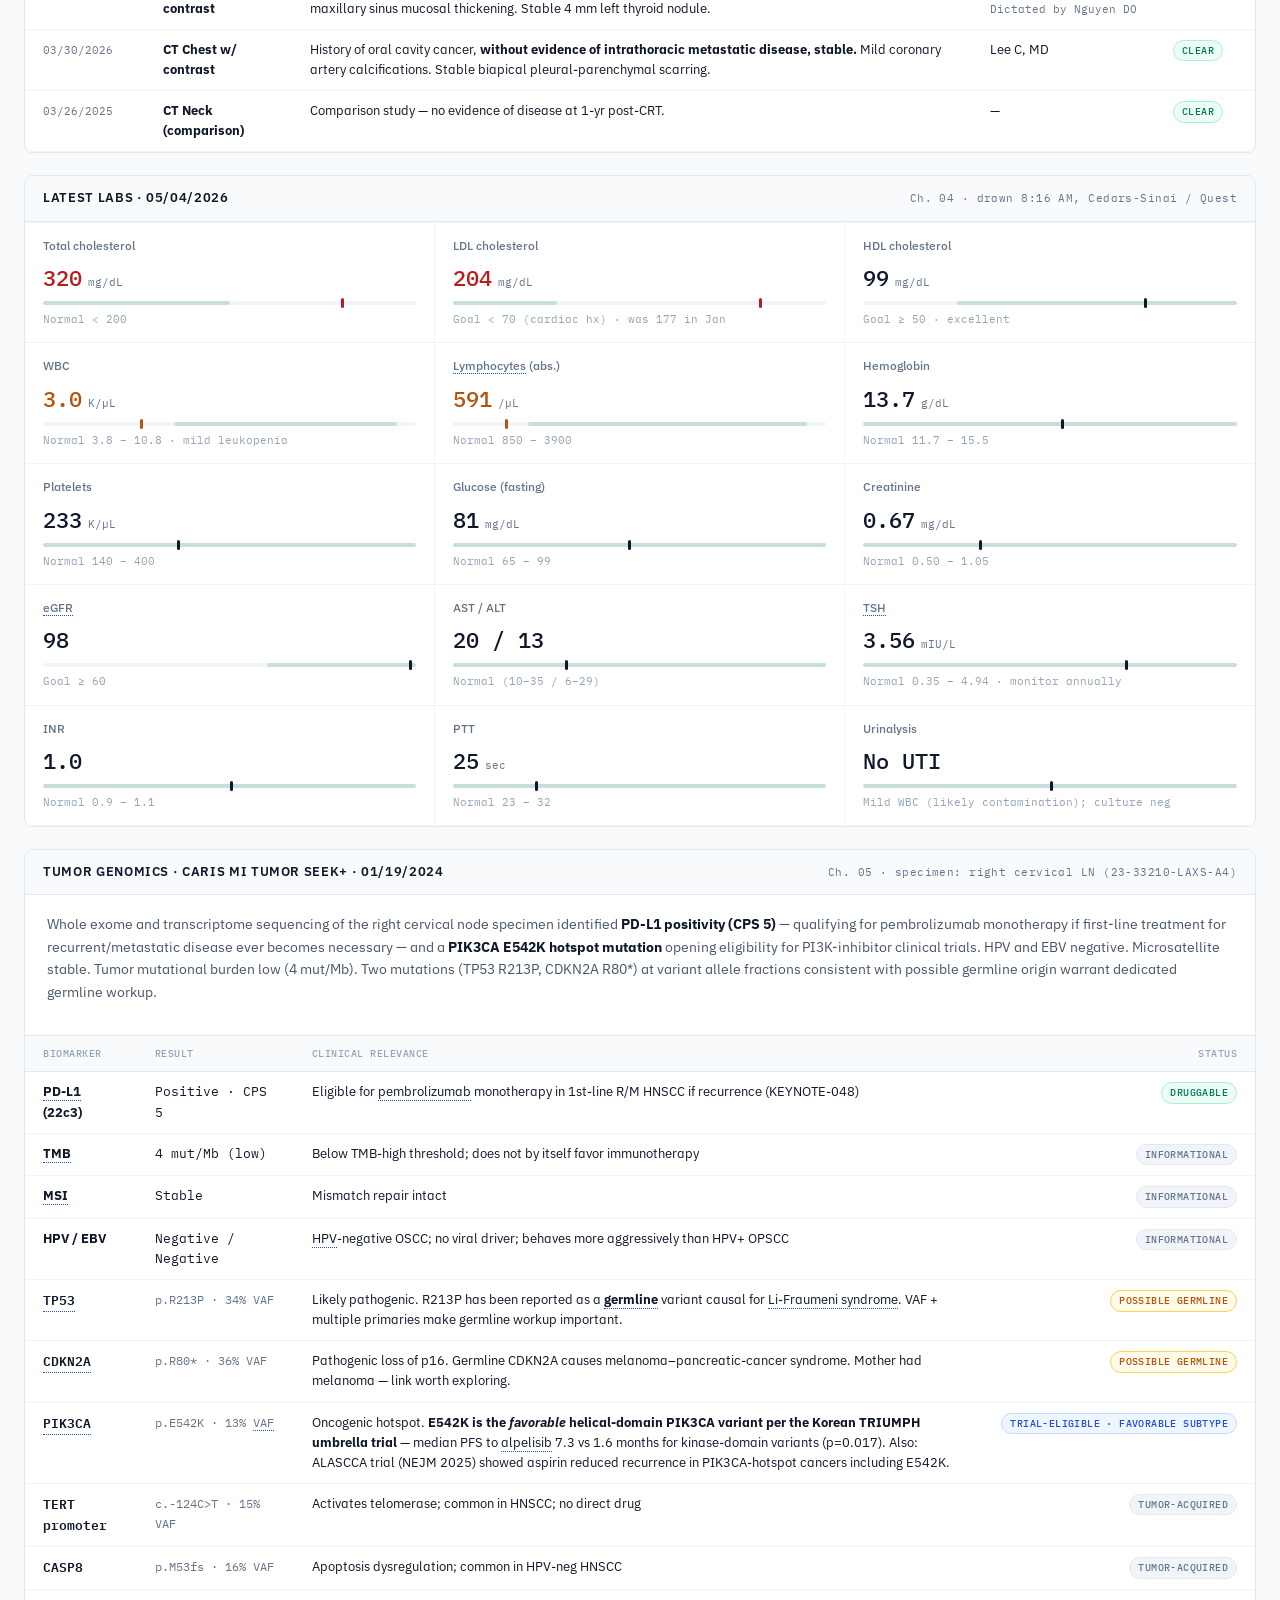
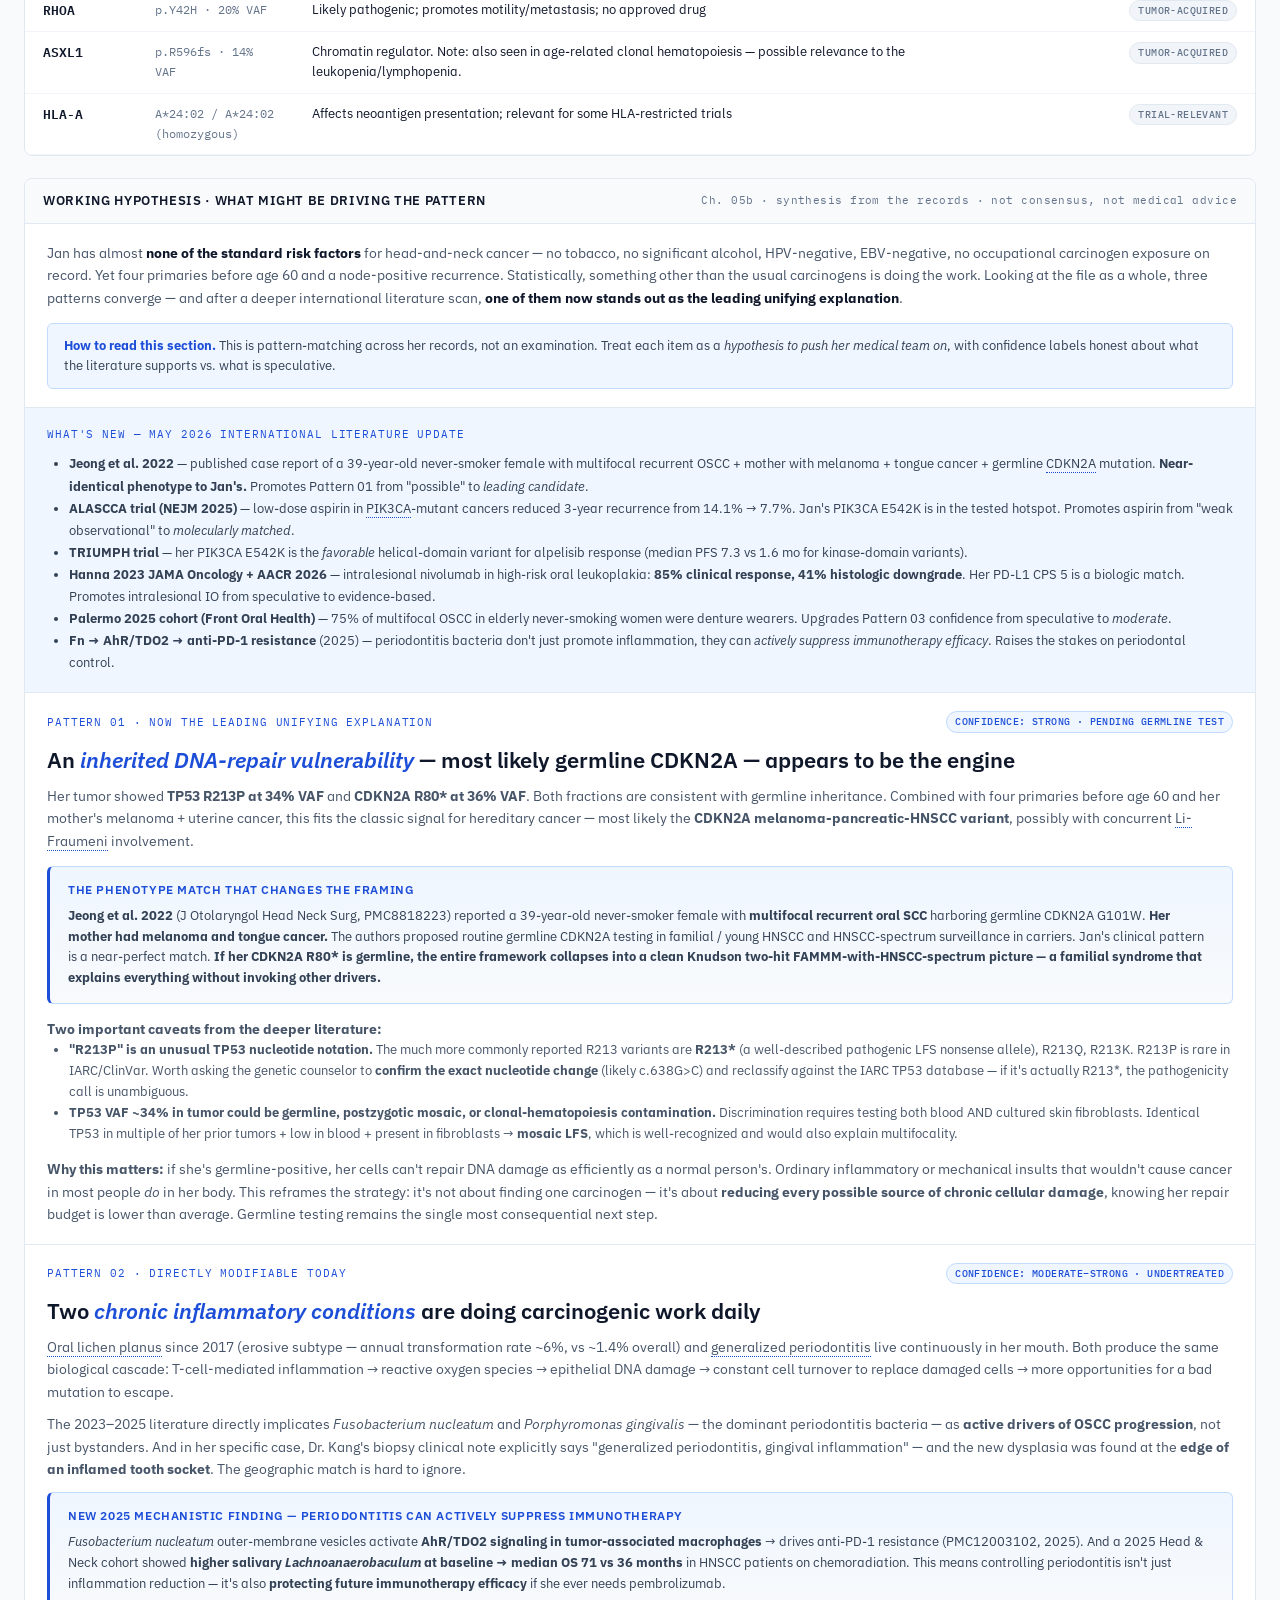
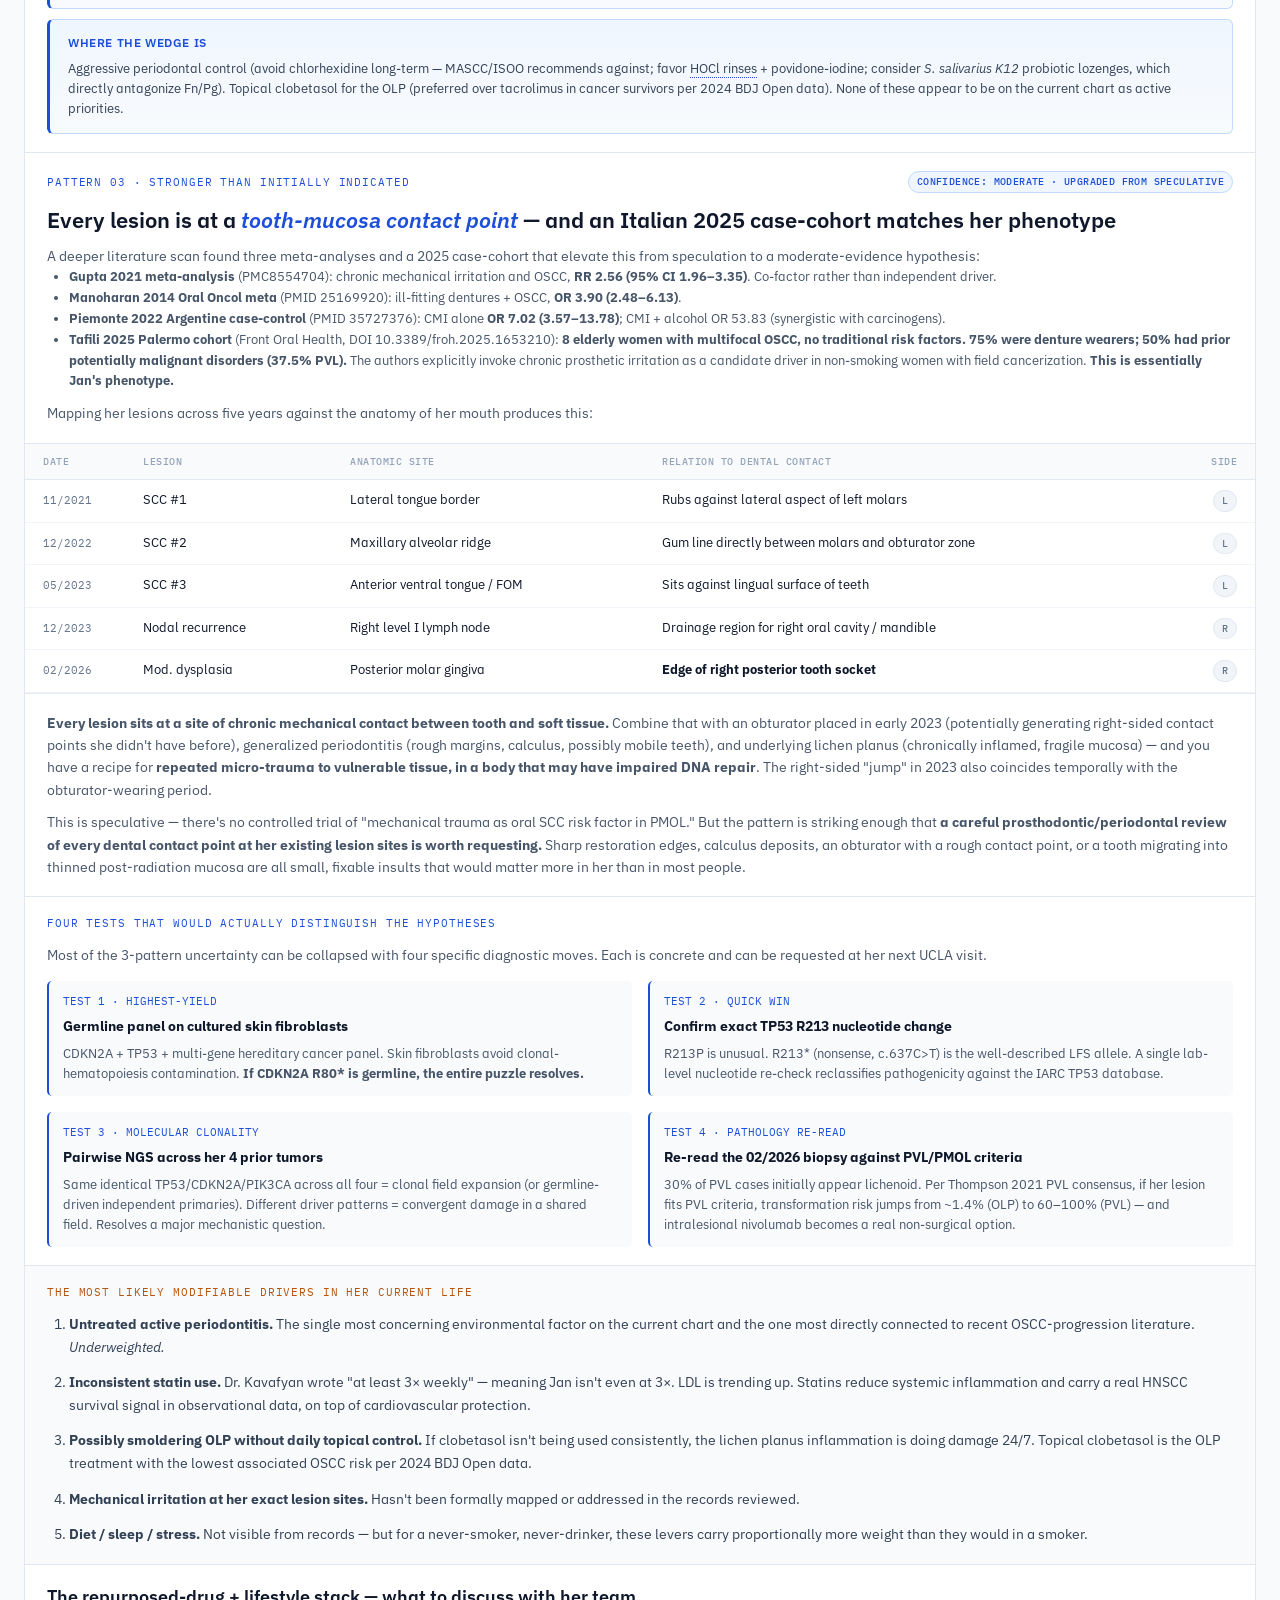
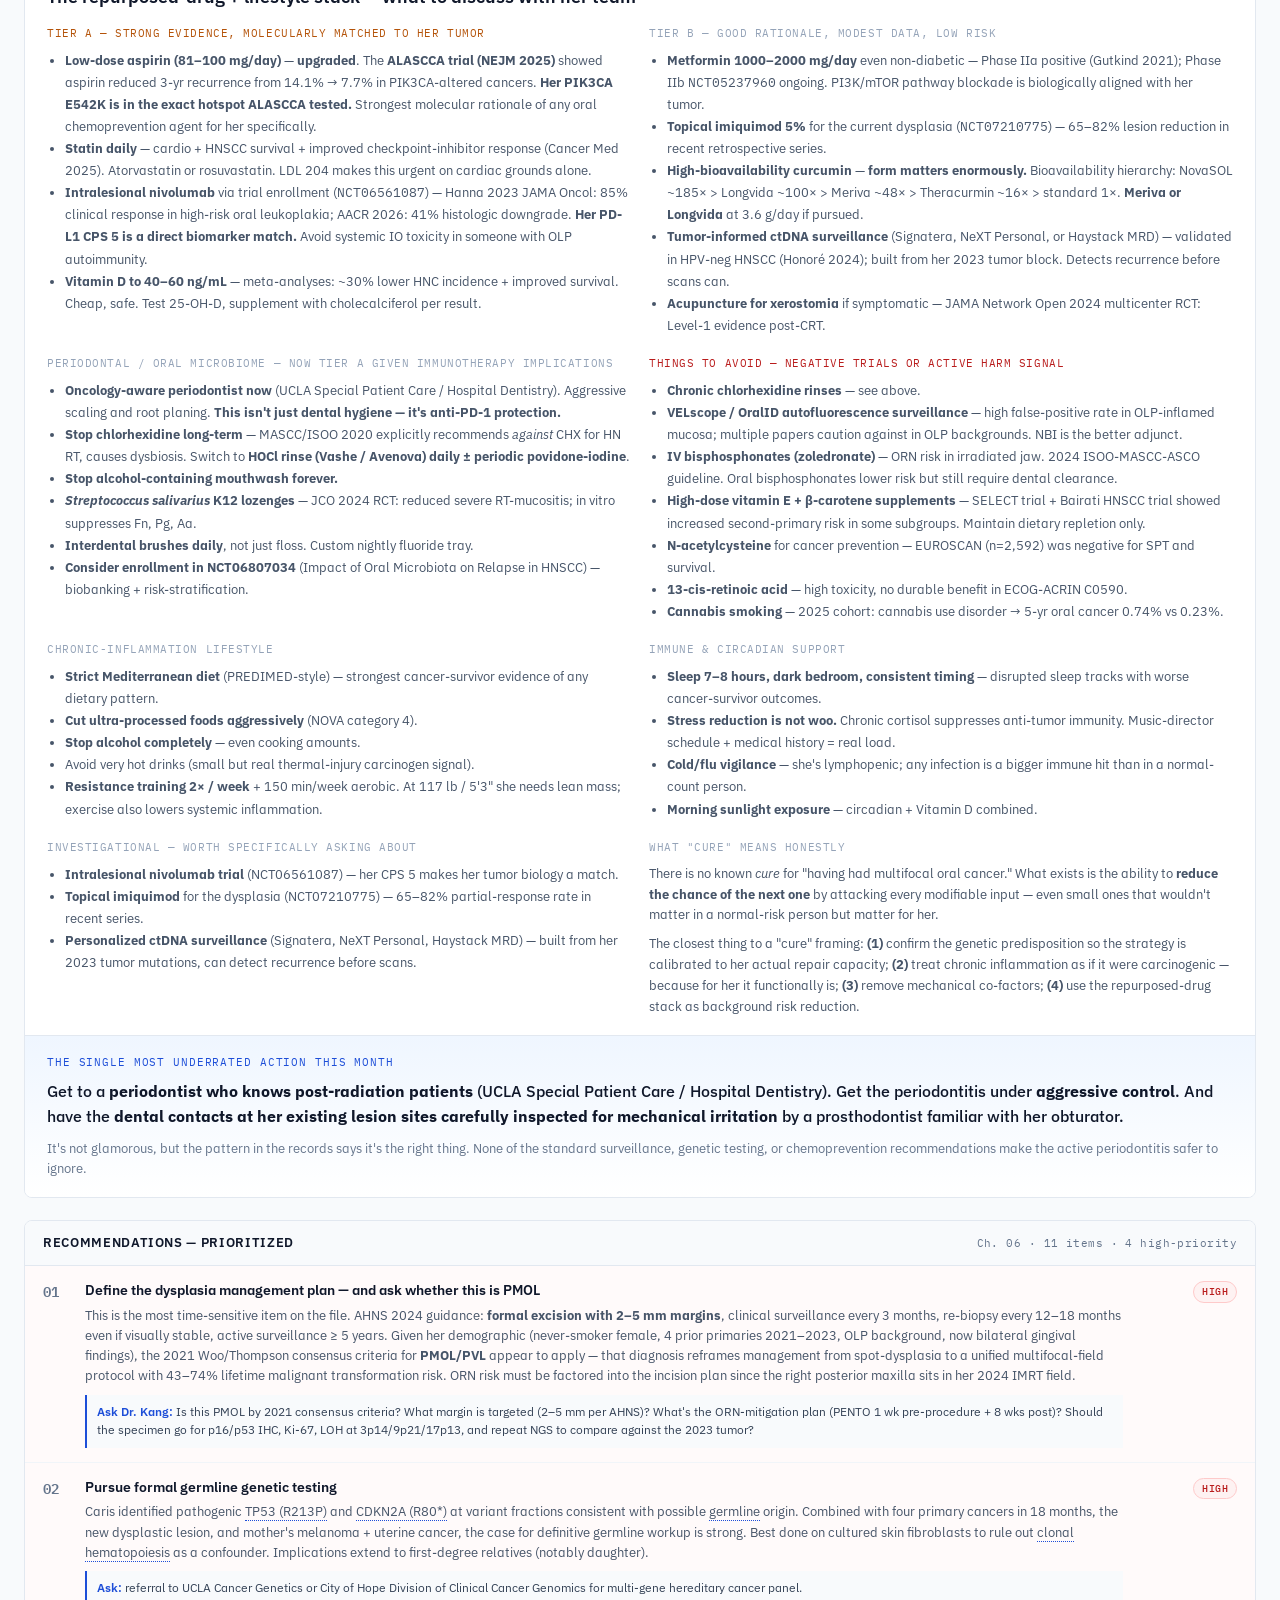
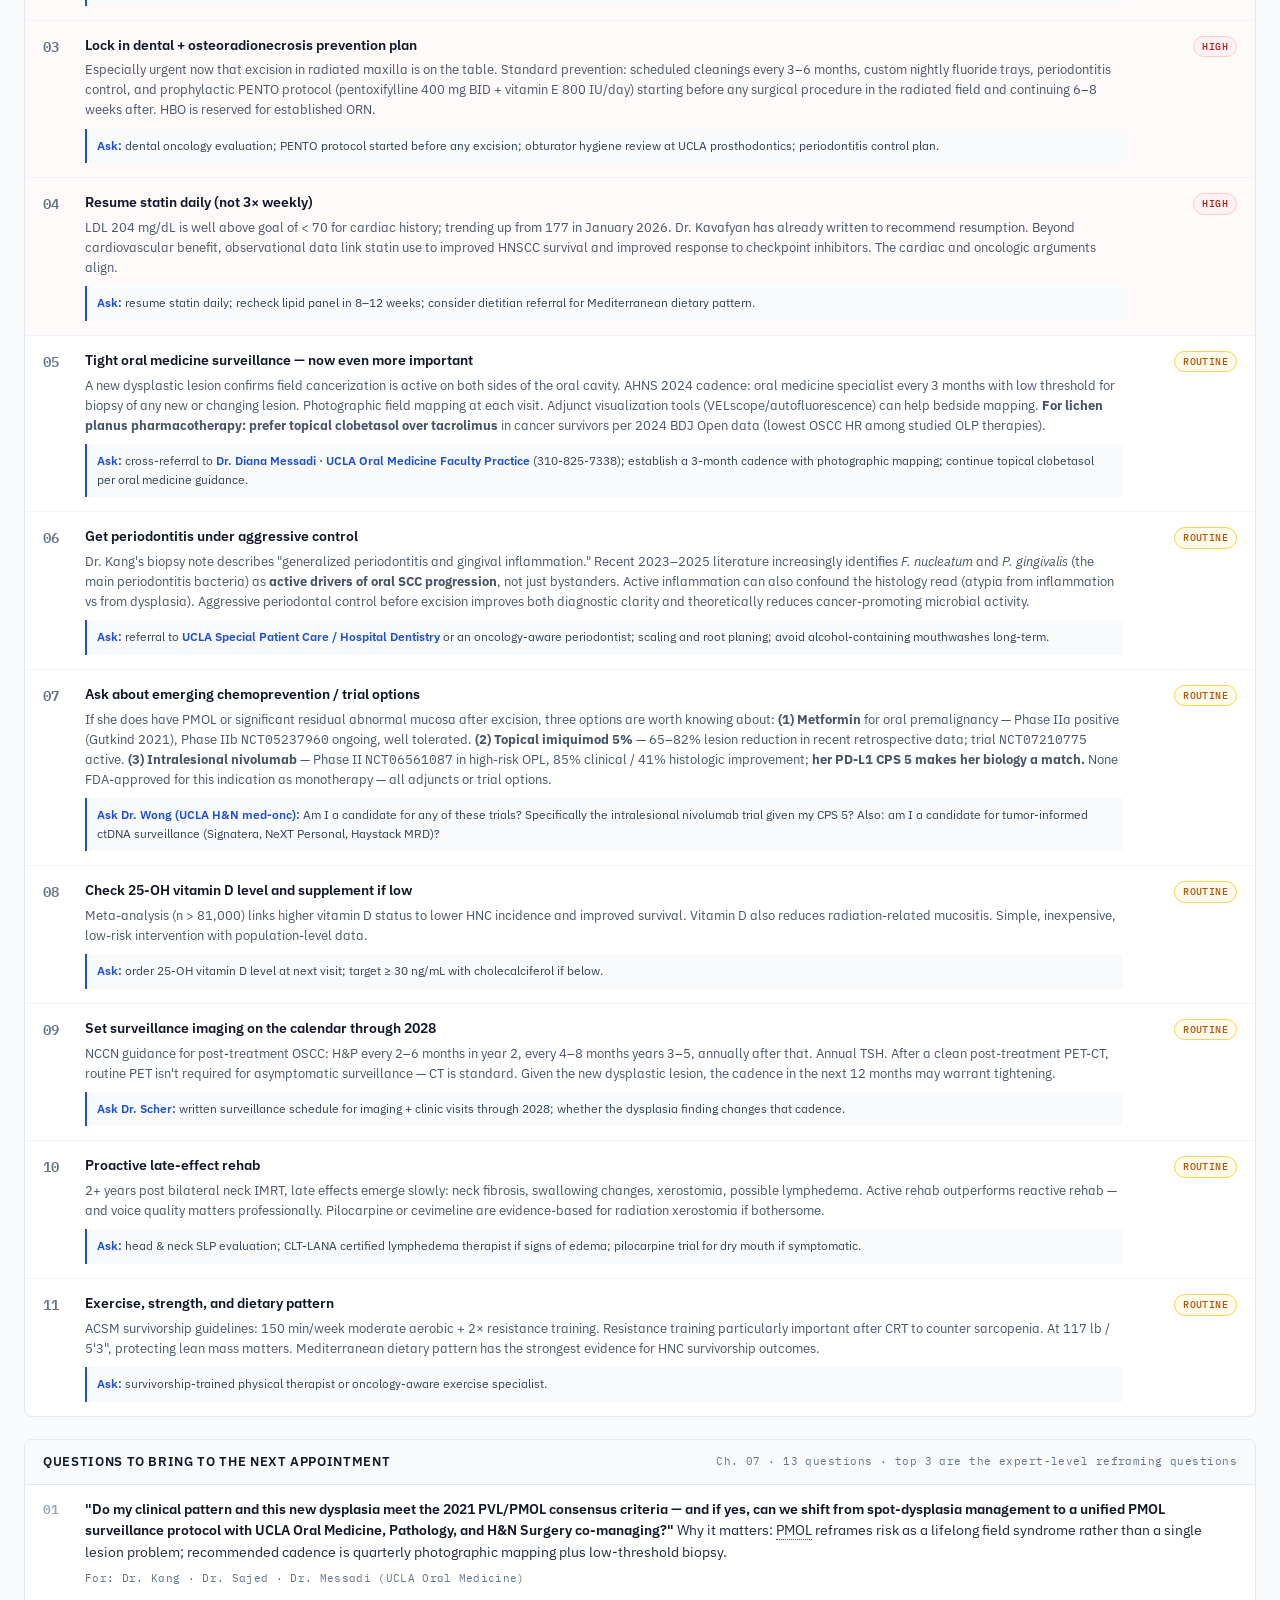
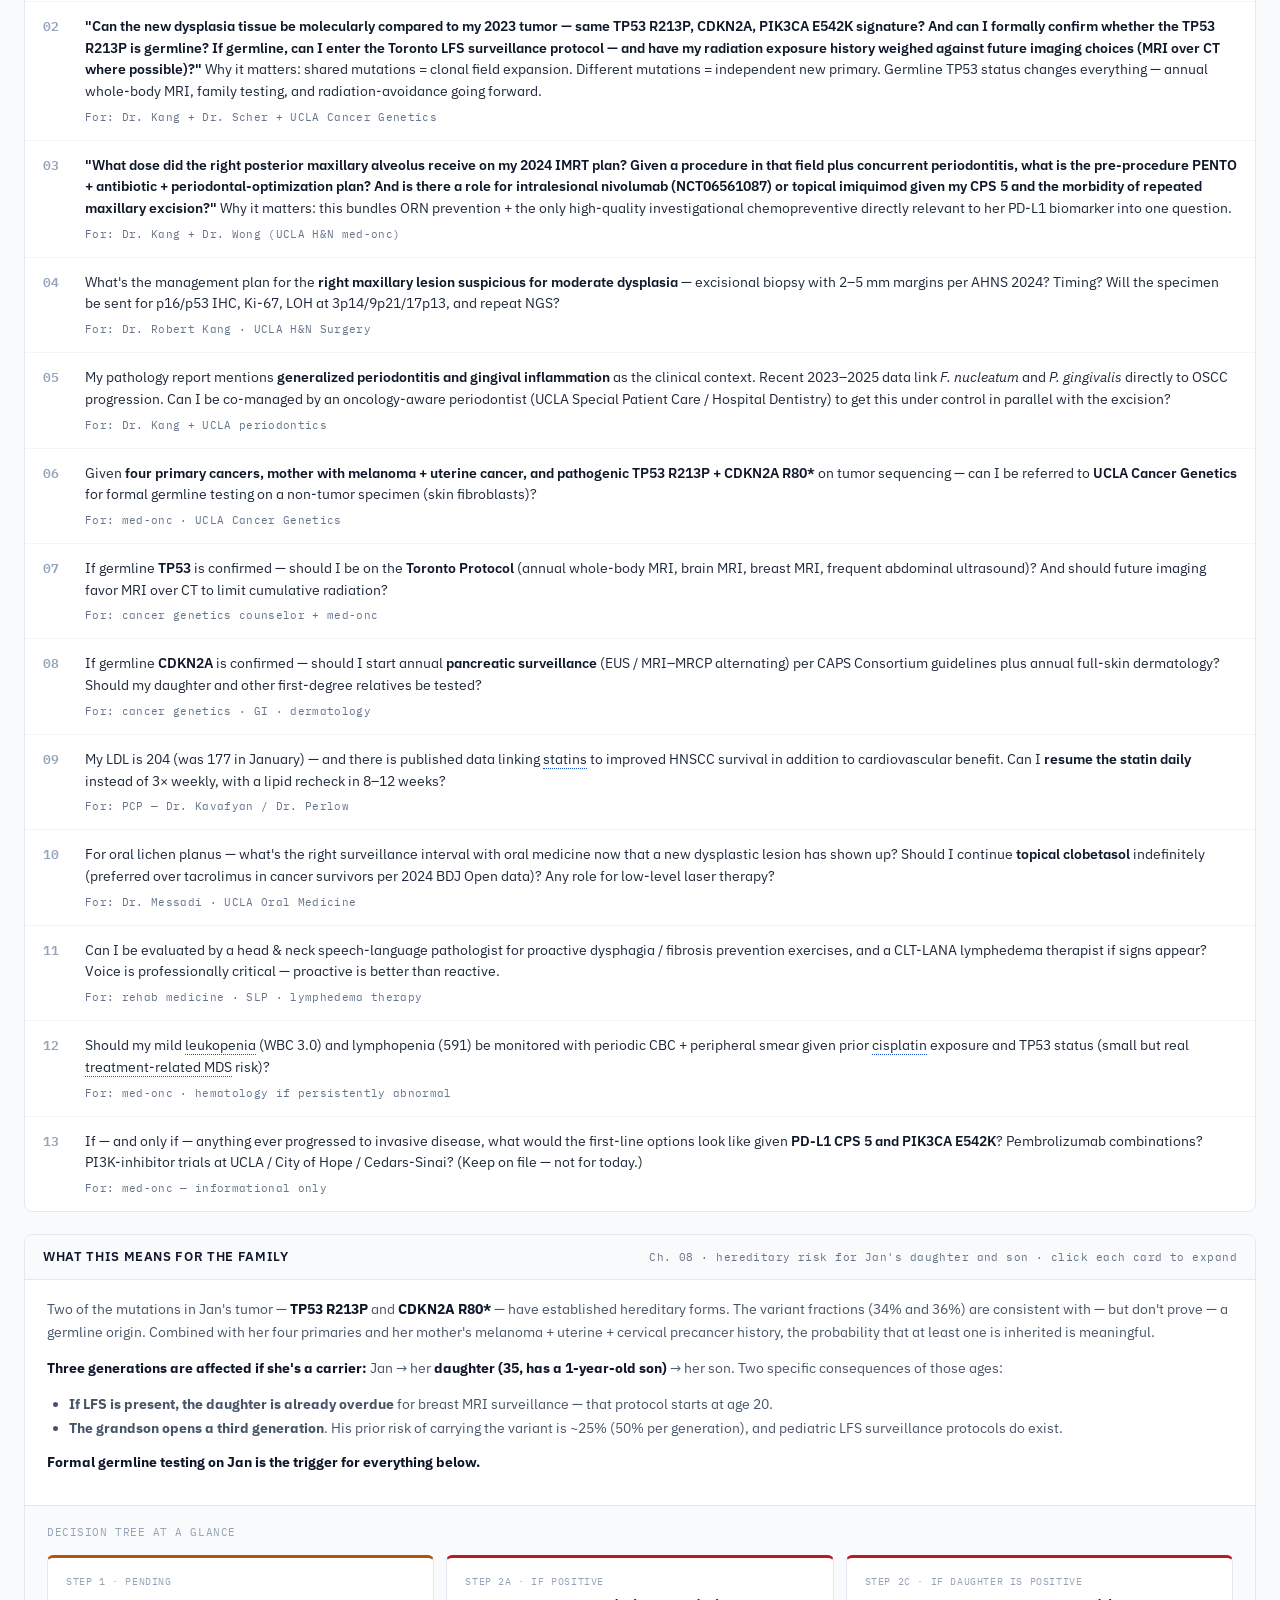
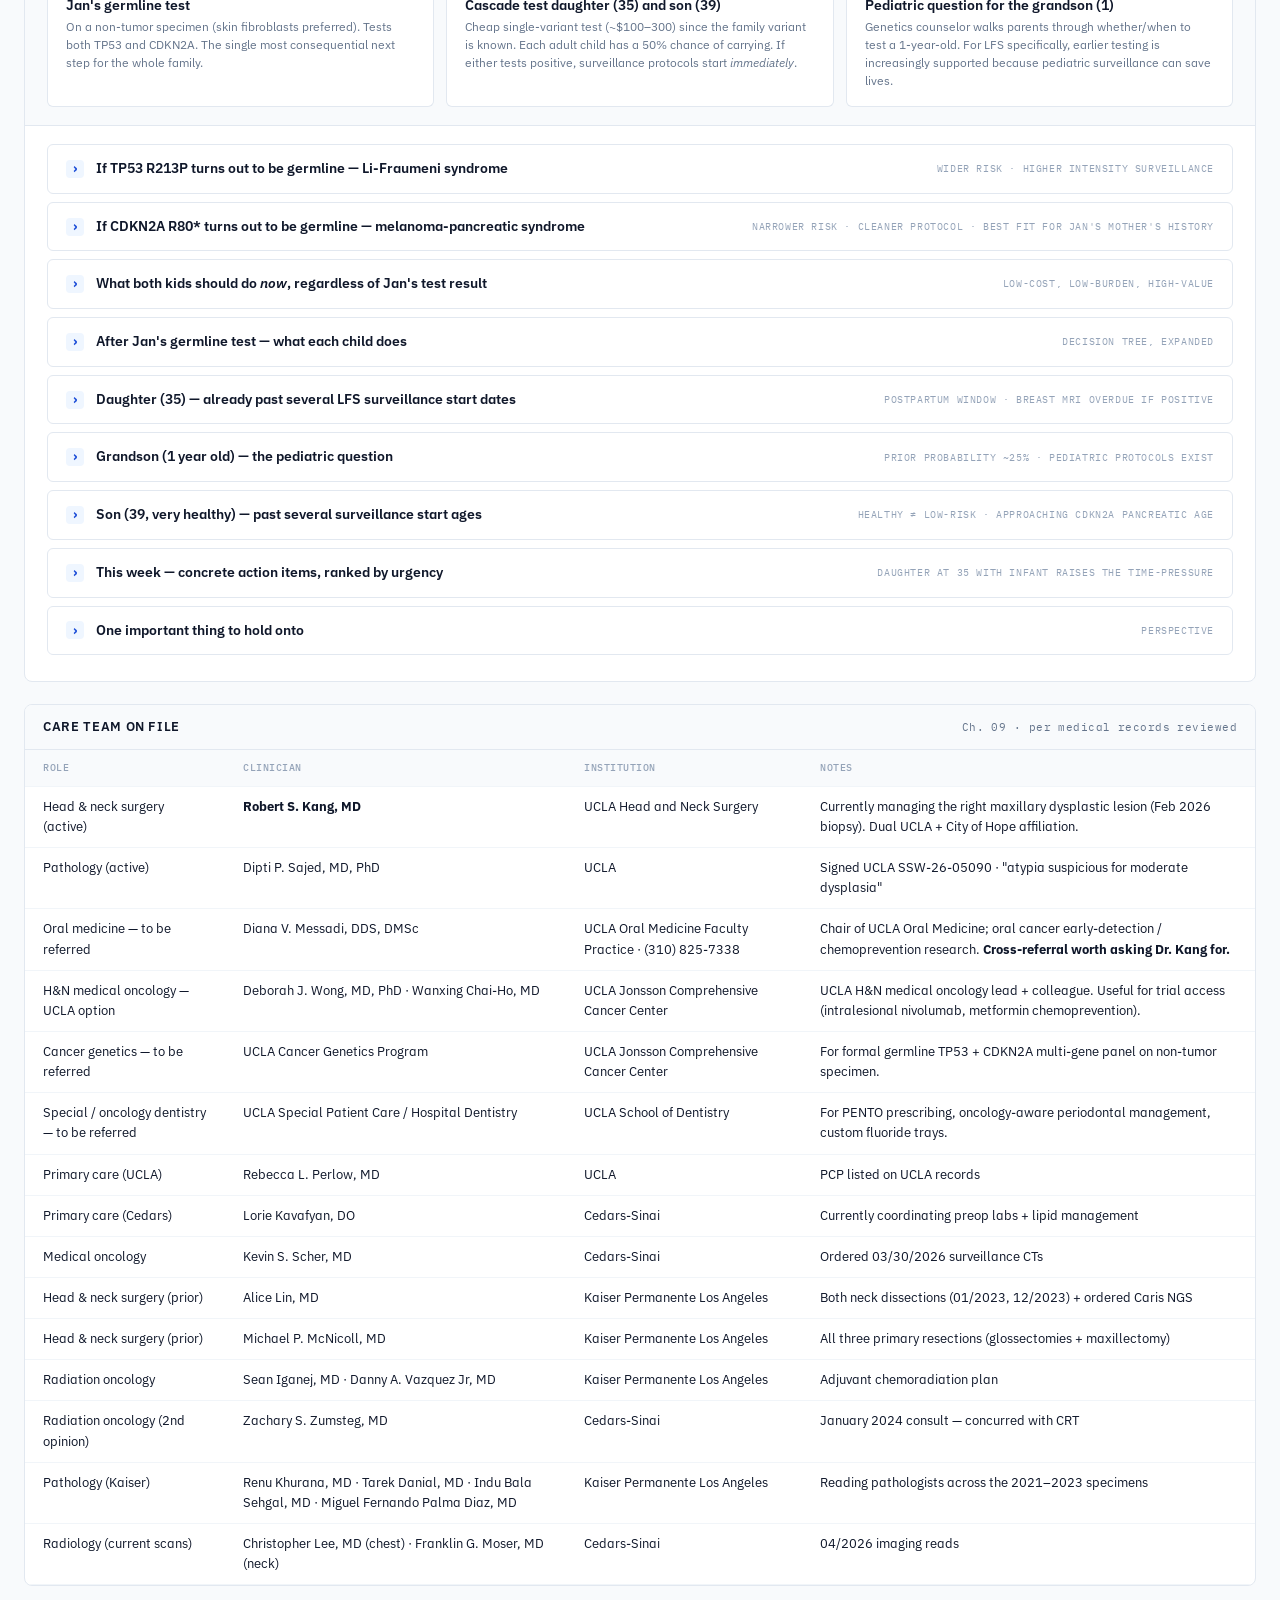
==== commit d1ded5b2: "Deepen Ch. 05b hypothesis section with international literature Major synthesis update after deep re" ====
--- a/cancer/index.html
+++ b/cancer/index.html
@@ -9,12 +9,12 @@
 <meta http-equiv="Cache-Control" content="no-cache, no-store, must-revalidate, max-age=0">
 <meta http-equiv="Pragma" content="no-cache">
 <meta http-equiv="Expires" content="0">
-<meta name="build-version" content="2026-05-20.6">
+<meta name="build-version" content="2026-05-20.7">
 <link rel="icon" href="data:,">
 <link rel="preconnect" href="https://fonts.googleapis.com">
 <link rel="preconnect" href="https://fonts.gstatic.com" crossorigin>
 <link href="https://fonts.googleapis.com/css2?family=IBM+Plex+Sans:wght@300;400;500;600;700&family=IBM+Plex+Mono:wght@300;400;500;600&display=swap" rel="stylesheet">
-<link rel="stylesheet" href="cancer.css?v=2026-05-20.6">
+<link rel="stylesheet" href="cancer.css?v=2026-05-20.7">
 <script>
 // Light-touch cache-buster: if the page came from cache and the user hits reload,
 // force a fresh fetch of the HTML by appending a timestamp once per session.
@@ -707,8 +707,8 @@
           <tr>
             <td><span class="gene"><span class="term" data-tip="A frequently mutated cancer driver gene in the PI3-kinase pathway. Targeted drugs are now FDA-approved for some PIK3CA-mutant cancers (breast); active trials in head/neck.">PIK3CA</span></span></td>
             <td><span class="variant">p.E542K · 13% <span class="term" data-tip="Variant Allele Fraction — % of DNA copies carrying the mutation. ~13% here suggests this is a tumor-only (somatic) mutation rather than inherited.">VAF</span></span></td>
-            <td>Oncogenic hotspot. Opens trial eligibility for <span class="term" data-tip="An FDA-approved PI3K-alpha inhibitor (Piqray). Approved for PIK3CA-mutant breast cancer; being studied in head/neck cancer trials.">alpelisib</span>, inavolisib, capivasertib. Relevant only if recurrence — keep on file.</td>
-            <td class="right"><span class="badge info">Trial-eligible</span></td>
+            <td>Oncogenic hotspot. <strong>E542K is the <em>favorable</em> helical-domain PIK3CA variant per the Korean TRIUMPH umbrella trial</strong> — median PFS to <span class="term" data-tip="An FDA-approved PI3K-alpha inhibitor (Piqray). Approved for PIK3CA-mutant breast cancer; being studied in head/neck cancer trials.">alpelisib</span> 7.3 vs 1.6 months for kinase-domain variants (p=0.017). Also: ALASCCA trial (NEJM 2025) showed aspirin reduced recurrence in PIK3CA-hotspot cancers including E542K.</td>
+            <td class="right"><span class="badge info">Trial-eligible · favorable subtype</span></td>
           </tr>
           <tr>
             <td><span class="gene">TERT promoter</span></td>
@@ -752,46 +752,82 @@
       <span class="note">Ch. 05b · synthesis from the records · not consensus, not medical advice</span>
     </div>
     <div class="section-body">
-      <p class="lede-clinical">Jan has almost <strong>none of the standard risk factors</strong> for head-and-neck cancer — no tobacco, no significant alcohol, HPV-negative, EBV-negative, no occupational carcinogen exposure on record. Yet four primaries before age 60 and a node-positive recurrence. Statistically, something other than the usual carcinogens is doing the work. Looking at the file as a whole, three patterns converge — and the third one is the one that may be most underweighted in current care.</p>
+      <p class="lede-clinical">Jan has almost <strong>none of the standard risk factors</strong> for head-and-neck cancer — no tobacco, no significant alcohol, HPV-negative, EBV-negative, no occupational carcinogen exposure on record. Yet four primaries before age 60 and a node-positive recurrence. Statistically, something other than the usual carcinogens is doing the work. Looking at the file as a whole, three patterns converge — and after a deeper international literature scan, <strong>one of them now stands out as the leading unifying explanation</strong>.</p>
       <div class="advisory" style="margin-top: 14px;">
         <strong>How to read this section.</strong> This is pattern-matching across her records, not an examination. Treat each item as a <em>hypothesis to push her medical team on</em>, with confidence labels honest about what the literature supports vs. what is speculative.
       </div>
+    </div>
+
+    <!-- Update banner -->
+    <div class="section-body" style="border-top: 1px solid var(--line); background: var(--info-bg);">
+      <div style="font-family: var(--mono); font-size: 11px; text-transform: uppercase; color: var(--info); letter-spacing: 0.08em; margin-bottom: 10px;">What's new — May 2026 international literature update</div>
+      <ul style="font-size: 13px; color: var(--ink-3); padding-left: 22px; line-height: 1.7;">
+        <li><strong>Jeong et al. 2022</strong> — published case report of a 39-year-old never-smoker female with multifocal recurrent OSCC + mother with melanoma + tongue cancer + germline <span class="term" data-tip="A tumor suppressor gene encoding p16. Inherited mutations cause melanoma-pancreatic cancer syndrome.">CDKN2A</span> mutation. <strong>Near-identical phenotype to Jan's.</strong> Promotes Pattern 01 from "possible" to <em>leading candidate</em>.</li>
+        <li><strong>ALASCCA trial (NEJM 2025)</strong> — low-dose aspirin in <span class="term" data-tip="A cancer-driver gene mutation in the PI3-kinase pathway. The E542K hotspot is exactly the one ALASCCA showed responds to aspirin.">PIK3CA</span>-mutant cancers reduced 3-year recurrence from 14.1% → 7.7%. Jan's PIK3CA E542K is in the tested hotspot. Promotes aspirin from "weak observational" to <em>molecularly matched</em>.</li>
+        <li><strong>TRIUMPH trial</strong> — her PIK3CA E542K is the <em>favorable</em> helical-domain variant for alpelisib response (median PFS 7.3 vs 1.6 mo for kinase-domain variants).</li>
+        <li><strong>Hanna 2023 JAMA Oncology + AACR 2026</strong> — intralesional nivolumab in high-risk oral leukoplakia: <strong>85% clinical response, 41% histologic downgrade</strong>. Her PD-L1 CPS 5 is a biologic match. Promotes intralesional IO from speculative to evidence-based.</li>
+        <li><strong>Palermo 2025 cohort (Front Oral Health)</strong> — 75% of multifocal OSCC in elderly never-smoking women were denture wearers. Upgrades Pattern 03 confidence from speculative to <em>moderate</em>.</li>
+        <li><strong>Fn → AhR/TDO2 → anti-PD-1 resistance</strong> (2025) — periodontitis bacteria don't just promote inflammation, they can <em>actively suppress immunotherapy efficacy</em>. Raises the stakes on periodontal control.</li>
+      </ul>
     </div>
 
     <!-- Pattern 1 -->
     <div class="section-body" style="border-top: 1px solid var(--line);">
       <div style="display: flex; align-items: center; justify-content: space-between; gap: 12px; margin-bottom: 10px; flex-wrap: wrap;">
-        <div style="font-family: var(--mono); font-size: 11px; text-transform: uppercase; color: var(--info); letter-spacing: 0.08em;">Pattern 01 · most consequential if confirmed</div>
-        <span class="badge info">Confidence: moderate–strong · pending germline test</span>
-      </div>
-      <h3 style="font-family: var(--sans); font-size: 22px; font-weight: 600; color: var(--ink); margin-bottom: 8px;">An <em style="color:var(--info)">inherited DNA-repair vulnerability</em> may be the underlying engine</h3>
-      <p style="font-size: 14px; color: var(--text); line-height: 1.6;">Her tumor showed <strong>TP53 R213P at 34% VAF</strong> and <strong>CDKN2A R80* at 36% VAF</strong>. Those fractions, combined with four primaries before age 60 and a mother with melanoma + uterine cancer, fit the classic signal for a hereditary cancer syndrome — most likely <span class="term" data-tip="Li-Fraumeni Syndrome — a hereditary cancer predisposition caused by inherited TP53 mutations. People with LFS develop multiple cancers (sarcomas, breast, brain, adrenal) often at younger-than-typical ages.">Li-Fraumeni</span> or the CDKN2A melanoma-pancreatic variant.</p>
-      <p style="font-size: 14px; color: var(--text); line-height: 1.6; margin-top: 10px;"><strong>Why this matters:</strong> if she's germline-positive, her cells can't repair DNA damage as efficiently as a normal person's. Ordinary inflammatory or mechanical insults that wouldn't cause cancer in most people <em>do</em> in her body. This reframes the strategy: it's not about finding one carcinogen — it's about <strong>reducing every possible source of chronic cellular damage</strong>, knowing her cellular repair budget is lower than average. This is why germline testing is the single most consequential next step.</p>
+        <div style="font-family: var(--mono); font-size: 11px; text-transform: uppercase; color: var(--info); letter-spacing: 0.08em;">Pattern 01 · now the leading unifying explanation</div>
+        <span class="badge info">Confidence: strong · pending germline test</span>
+      </div>
+      <h3 style="font-family: var(--sans); font-size: 22px; font-weight: 600; color: var(--ink); margin-bottom: 8px;">An <em style="color:var(--info)">inherited DNA-repair vulnerability</em> — most likely germline CDKN2A — appears to be the engine</h3>
+      <p style="font-size: 14px; color: var(--text); line-height: 1.6;">Her tumor showed <strong>TP53 R213P at 34% VAF</strong> and <strong>CDKN2A R80* at 36% VAF</strong>. Both fractions are consistent with germline inheritance. Combined with four primaries before age 60 and her mother's melanoma + uterine cancer, this fits the classic signal for hereditary cancer — most likely the <strong>CDKN2A melanoma-pancreatic-HNSCC variant</strong>, possibly with concurrent <span class="term" data-tip="Li-Fraumeni Syndrome — a hereditary cancer predisposition caused by inherited TP53 mutations. People with LFS develop multiple cancers (sarcomas, breast, brain, adrenal) often at younger-than-typical ages.">Li-Fraumeni</span> involvement.</p>
+
+      <div class="deep" style="margin-top: 14px;">
+        <h5>The phenotype match that changes the framing</h5>
+        <p style="font-size: 13px; color: var(--ink-3); line-height: 1.6;"><strong>Jeong et al. 2022</strong> (J Otolaryngol Head Neck Surg, PMC8818223) reported a 39-year-old never-smoker female with <strong>multifocal recurrent oral SCC</strong> harboring germline CDKN2A G101W. <strong>Her mother had melanoma and tongue cancer.</strong> The authors proposed routine germline CDKN2A testing in familial / young HNSCC and HNSCC-spectrum surveillance in carriers. Jan's clinical pattern is a near-perfect match. <strong>If her CDKN2A R80* is germline, the entire framework collapses into a clean Knudson two-hit FAMMM-with-HNSCC-spectrum picture — a familial syndrome that explains everything without invoking other drivers.</strong></p>
+      </div>
+
+      <p style="font-size: 14px; color: var(--text); line-height: 1.6; margin-top: 14px;"><strong>Two important caveats from the deeper literature:</strong></p>
+      <ul style="font-size: 13px; color: var(--text); padding-left: 22px; line-height: 1.6;">
+        <li><strong>"R213P" is an unusual TP53 nucleotide notation.</strong> The much more commonly reported R213 variants are <strong>R213*</strong> (a well-described pathogenic LFS nonsense allele), R213Q, R213K. R213P is rare in IARC/ClinVar. Worth asking the genetic counselor to <strong>confirm the exact nucleotide change</strong> (likely c.638G>C) and reclassify against the IARC TP53 database — if it's actually R213*, the pathogenicity call is unambiguous.</li>
+        <li><strong>TP53 VAF ~34% in tumor could be germline, postzygotic mosaic, or clonal-hematopoiesis contamination.</strong> Discrimination requires testing both blood AND cultured skin fibroblasts. Identical TP53 in multiple of her prior tumors + low in blood + present in fibroblasts → <strong>mosaic LFS</strong>, which is well-recognized and would also explain multifocality.</li>
+      </ul>
+
+      <p style="font-size: 14px; color: var(--text); line-height: 1.6; margin-top: 14px;"><strong>Why this matters:</strong> if she's germline-positive, her cells can't repair DNA damage as efficiently as a normal person's. Ordinary inflammatory or mechanical insults that wouldn't cause cancer in most people <em>do</em> in her body. This reframes the strategy: it's not about finding one carcinogen — it's about <strong>reducing every possible source of chronic cellular damage</strong>, knowing her repair budget is lower than average. Germline testing remains the single most consequential next step.</p>
     </div>
 
     <!-- Pattern 2 -->
     <div class="section-body" style="border-top: 1px solid var(--line);">
       <div style="display: flex; align-items: center; justify-content: space-between; gap: 12px; margin-bottom: 10px; flex-wrap: wrap;">
         <div style="font-family: var(--mono); font-size: 11px; text-transform: uppercase; color: var(--info); letter-spacing: 0.08em;">Pattern 02 · directly modifiable today</div>
-        <span class="badge info">Confidence: moderate · evidence-supported, undertreated</span>
+        <span class="badge info">Confidence: moderate–strong · undertreated</span>
       </div>
       <h3 style="font-family: var(--sans); font-size: 22px; font-weight: 600; color: var(--ink); margin-bottom: 8px;">Two <em style="color:var(--info)">chronic inflammatory conditions</em> are doing carcinogenic work daily</h3>
-      <p style="font-size: 14px; color: var(--text); line-height: 1.6;"><span class="term" data-tip="A chronic immune-mediated inflammation of the mouth lining causing white lacy patches and sometimes painful erosions.">Oral lichen planus</span> since 2017 and <span class="term" data-tip="Inflammation and destruction of the gums and the bone supporting teeth, driven mainly by F. nucleatum, P. gingivalis, and related bacteria.">generalized periodontitis</span> live continuously in her mouth. Both produce the same biological cascade: T-cell-mediated inflammation → reactive oxygen species → epithelial DNA damage → constant cell turnover to replace damaged cells → more opportunities for a bad mutation to escape.</p>
+      <p style="font-size: 14px; color: var(--text); line-height: 1.6;"><span class="term" data-tip="A chronic immune-mediated inflammation of the mouth lining causing white lacy patches and sometimes painful erosions.">Oral lichen planus</span> since 2017 (erosive subtype — annual transformation rate ~6%, vs ~1.4% overall) and <span class="term" data-tip="Inflammation and destruction of the gums and the bone supporting teeth, driven mainly by F. nucleatum, P. gingivalis, and related bacteria.">generalized periodontitis</span> live continuously in her mouth. Both produce the same biological cascade: T-cell-mediated inflammation → reactive oxygen species → epithelial DNA damage → constant cell turnover to replace damaged cells → more opportunities for a bad mutation to escape.</p>
       <p style="font-size: 14px; color: var(--text); line-height: 1.6; margin-top: 10px;">The 2023–2025 literature directly implicates <em>Fusobacterium nucleatum</em> and <em>Porphyromonas gingivalis</em> — the dominant periodontitis bacteria — as <strong>active drivers of OSCC progression</strong>, not just bystanders. And in her specific case, Dr. Kang's biopsy clinical note explicitly says "generalized periodontitis, gingival inflammation" — and the new dysplasia was found at the <strong>edge of an inflamed tooth socket</strong>. The geographic match is hard to ignore.</p>
       <div class="deep" style="margin-top: 12px;">
+        <h5>New 2025 mechanistic finding — periodontitis can actively suppress immunotherapy</h5>
+        <p style="font-size: 13px; color: var(--ink-3); line-height: 1.6;"><em>Fusobacterium nucleatum</em> outer-membrane vesicles activate <strong>AhR/TDO2 signaling in tumor-associated macrophages</strong> → drives anti-PD-1 resistance (PMC12003102, 2025). And a 2025 Head & Neck cohort showed <strong>higher salivary <em>Lachnoanaerobaculum</em> at baseline → median OS 71 vs 36 months</strong> in HNSCC patients on chemoradiation. This means controlling periodontitis isn't just inflammation reduction — it's also <strong>protecting future immunotherapy efficacy</strong> if she ever needs pembrolizumab.</p>
+      </div>
+      <div class="deep" style="margin-top: 10px;">
         <h5>Where the wedge is</h5>
-        Aggressive periodontal control + consistent topical clobetasol for the OLP are both inexpensive, low-risk, and have data behind them. Neither appears to be on the current chart as an active priority.
+        Aggressive periodontal control (avoid chlorhexidine long-term — MASCC/ISOO recommends against; favor <span class="term" data-tip="Hypochlorous acid — a gentle, broad-spectrum antimicrobial mouth rinse (brands: Vashe, Avenova). Preferred over chlorhexidine in oncology dentistry because it doesn't disrupt the microbiome or stain teeth.">HOCl rinses</span> + povidone-iodine; consider <em>S. salivarius K12</em> probiotic lozenges, which directly antagonize Fn/Pg). Topical clobetasol for the OLP (preferred over tacrolimus in cancer survivors per 2024 BDJ Open data). None of these appear to be on the current chart as active priorities.
       </div>
     </div>
 
     <!-- Pattern 3 -->
     <div class="section-body" style="border-top: 1px solid var(--line);">
       <div style="display: flex; align-items: center; justify-content: space-between; gap: 12px; margin-bottom: 10px; flex-wrap: wrap;">
-        <div style="font-family: var(--mono); font-size: 11px; text-transform: uppercase; color: var(--info); letter-spacing: 0.08em;">Pattern 03 · the underweighted one</div>
-        <span class="badge info">Confidence: speculative — striking pattern, not formally tested</span>
-      </div>
-      <h3 style="font-family: var(--sans); font-size: 22px; font-weight: 600; color: var(--ink); margin-bottom: 8px;">Every lesion is at a <em style="color:var(--info)">tooth-mucosa contact point</em></h3>
-      <p style="font-size: 14px; color: var(--text); line-height: 1.6;">Mapping the lesions across five years against the anatomy of her mouth produces this:</p>
+        <div style="font-family: var(--mono); font-size: 11px; text-transform: uppercase; color: var(--info); letter-spacing: 0.08em;">Pattern 03 · stronger than initially indicated</div>
+        <span class="badge info">Confidence: moderate · upgraded from speculative</span>
+      </div>
+      <h3 style="font-family: var(--sans); font-size: 22px; font-weight: 600; color: var(--ink); margin-bottom: 8px;">Every lesion is at a <em style="color:var(--info)">tooth-mucosa contact point</em> — and an Italian 2025 case-cohort matches her phenotype</h3>
+      <p style="font-size: 14px; color: var(--text); line-height: 1.6;">A deeper literature scan found three meta-analyses and a 2025 case-cohort that elevate this from speculation to a moderate-evidence hypothesis:</p>
+      <ul style="font-size: 13px; color: var(--text); padding-left: 22px; line-height: 1.6;">
+        <li><strong>Gupta 2021 meta-analysis</strong> (PMC8554704): chronic mechanical irritation and OSCC, <strong>RR 2.56 (95% CI 1.96–3.35)</strong>. Co-factor rather than independent driver.</li>
+        <li><strong>Manoharan 2014 Oral Oncol meta</strong> (PMID 25169920): ill-fitting dentures + OSCC, <strong>OR 3.90 (2.48–6.13)</strong>.</li>
+        <li><strong>Piemonte 2022 Argentine case-control</strong> (PMID 35727376): CMI alone <strong>OR 7.02 (3.57–13.78)</strong>; CMI + alcohol OR 53.83 (synergistic with carcinogens).</li>
+        <li><strong>Tafili 2025 Palermo cohort</strong> (Front Oral Health, DOI 10.3389/froh.2025.1653210): <strong>8 elderly women with multifocal OSCC, no traditional risk factors. 75% were denture wearers; 50% had prior potentially malignant disorders (37.5% PVL).</strong> The authors explicitly invoke chronic prosthetic irritation as a candidate driver in non-smoking women with field cancerization. <strong>This is essentially Jan's phenotype.</strong></li>
+      </ul>
+      <p style="font-size: 14px; color: var(--text); line-height: 1.6; margin-top: 10px;">Mapping her lesions across five years against the anatomy of her mouth produces this:</p>
     </div>
 
     <div class="section-body nopad" style="border-top: 1px solid var(--line);">
@@ -848,6 +884,34 @@
     <div class="section-body" style="border-top: 1px solid var(--line);">
       <p style="font-size: 14px; color: var(--text); line-height: 1.6;"><strong>Every lesion sits at a site of chronic mechanical contact between tooth and soft tissue.</strong> Combine that with an obturator placed in early 2023 (potentially generating right-sided contact points she didn't have before), generalized periodontitis (rough margins, calculus, possibly mobile teeth), and underlying lichen planus (chronically inflamed, fragile mucosa) — and you have a recipe for <strong>repeated micro-trauma to vulnerable tissue, in a body that may have impaired DNA repair</strong>. The right-sided "jump" in 2023 also coincides temporally with the obturator-wearing period.</p>
       <p style="font-size: 14px; color: var(--text); line-height: 1.6; margin-top: 10px;">This is speculative — there's no controlled trial of "mechanical trauma as oral SCC risk factor in PMOL." But the pattern is striking enough that <strong>a careful prosthodontic/periodontal review of every dental contact point at her existing lesion sites is worth requesting.</strong> Sharp restoration edges, calculus deposits, an obturator with a rough contact point, or a tooth migrating into thinned post-radiation mucosa are all small, fixable insults that would matter more in her than in most people.</p>
+    </div>
+
+    <!-- Four tests that would resolve the hypothesis -->
+    <div class="section-body" style="border-top: 1px solid var(--line);">
+      <div style="font-family: var(--mono); font-size: 11px; text-transform: uppercase; color: var(--info); letter-spacing: 0.08em; margin-bottom: 12px;">Four tests that would actually distinguish the hypotheses</div>
+      <p style="font-size: 14px; color: var(--text); line-height: 1.6; margin-bottom: 14px;">Most of the 3-pattern uncertainty can be collapsed with four specific diagnostic moves. Each is concrete and can be requested at her next UCLA visit.</p>
+      <div class="expand-grid" style="margin-top: 0;">
+        <div>
+          <div style="font-family: var(--mono); font-size: 11px; text-transform: uppercase; color: var(--info); margin-bottom: 6px;">Test 1 · highest-yield</div>
+          <strong style="font-size: 14px; color: var(--ink);">Germline panel on cultured skin fibroblasts</strong>
+          <p style="font-size: 13px; color: var(--text); line-height: 1.55; margin-top: 6px;">CDKN2A + TP53 + multi-gene hereditary cancer panel. Skin fibroblasts avoid clonal-hematopoiesis contamination. <strong>If CDKN2A R80* is germline, the entire puzzle resolves.</strong></p>
+        </div>
+        <div>
+          <div style="font-family: var(--mono); font-size: 11px; text-transform: uppercase; color: var(--info); margin-bottom: 6px;">Test 2 · quick win</div>
+          <strong style="font-size: 14px; color: var(--ink);">Confirm exact TP53 R213 nucleotide change</strong>
+          <p style="font-size: 13px; color: var(--text); line-height: 1.55; margin-top: 6px;">R213P is unusual. R213* (nonsense, c.637C>T) is the well-described LFS allele. A single lab-level nucleotide re-check reclassifies pathogenicity against the IARC TP53 database.</p>
+        </div>
+        <div>
+          <div style="font-family: var(--mono); font-size: 11px; text-transform: uppercase; color: var(--info); margin-bottom: 6px;">Test 3 · molecular clonality</div>
+          <strong style="font-size: 14px; color: var(--ink);">Pairwise NGS across her 4 prior tumors</strong>
+          <p style="font-size: 13px; color: var(--text); line-height: 1.55; margin-top: 6px;">Same identical TP53/CDKN2A/PIK3CA across all four = clonal field expansion (or germline-driven independent primaries). Different driver patterns = convergent damage in a shared field. Resolves a major mechanistic question.</p>
+        </div>
+        <div>
+          <div style="font-family: var(--mono); font-size: 11px; text-transform: uppercase; color: var(--info); margin-bottom: 6px;">Test 4 · pathology re-read</div>
+          <strong style="font-size: 14px; color: var(--ink);">Re-read the 02/2026 biopsy against PVL/PMOL criteria</strong>
+          <p style="font-size: 13px; color: var(--text); line-height: 1.55; margin-top: 6px;">30% of PVL cases initially appear lichenoid. Per Thompson 2021 PVL consensus, if her lesion fits PVL criteria, transformation risk jumps from ~1.4% (OLP) to 60–100% (PVL) — and intralesional nivolumab becomes a real non-surgical option.</p>
+        </div>
+      </div>
     </div>
 
     <!-- What might be making it come back -->
@@ -868,24 +932,48 @@
 
       <div class="grid-2">
         <div>
-          <div style="font-family: var(--mono); font-size: 11px; text-transform: uppercase; color: var(--muted); letter-spacing: 0.05em; margin-bottom: 8px;">Repurposed drugs with cancer-prevention signal</div>
+          <div style="font-family: var(--mono); font-size: 11px; text-transform: uppercase; color: var(--copper, #b45309); letter-spacing: 0.05em; margin-bottom: 8px;">Tier A — strong evidence, molecularly matched to her tumor</div>
           <ul style="font-size: 13px; color: var(--text); padding-left: 18px; line-height: 1.7;">
-            <li><strong>Statin daily</strong> — cardio + HNSCC survival signal. Most underused given her LDL 204.</li>
-            <li><strong>Metformin</strong> even though non-diabetic — Phase IIa positive in oral premalignancy; generally very safe. Trial <span class="mono">NCT05237960</span> ongoing.</li>
-            <li><strong>Low-dose aspirin (81 mg)</strong> — observational HNSCC survival benefit. Bleeding-risk read needed from PCP.</li>
-            <li><strong>High-bioavailability curcumin</strong> (Meriva / Theracurmin, not raw turmeric) — Phase IIB positive in oral leukoplakia at 3.6 g/day.</li>
-            <li><strong>Vitamin D to ≥ 40 ng/mL</strong> — meta-analysis of 81,000+ patients: lower HNC incidence and improved survival.</li>
-          </ul>
-        </div>
-        <div>
-          <div style="font-family: var(--mono); font-size: 11px; text-transform: uppercase; color: var(--muted); letter-spacing: 0.05em; margin-bottom: 8px;">Periodontal / oral microbiome</div>
+            <li><strong>Low-dose aspirin (81–100 mg/day)</strong> — <strong>upgraded</strong>. The <strong>ALASCCA trial (NEJM 2025)</strong> showed aspirin reduced 3-yr recurrence from 14.1% → 7.7% in PIK3CA-altered cancers. <strong>Her PIK3CA E542K is in the exact hotspot ALASCCA tested.</strong> Strongest molecular rationale of any oral chemoprevention agent for her specifically.</li>
+            <li><strong>Statin daily</strong> — cardio + HNSCC survival + improved checkpoint-inhibitor response (Cancer Med 2025). Atorvastatin or rosuvastatin. LDL 204 makes this urgent on cardiac grounds alone.</li>
+            <li><strong>Intralesional nivolumab</strong> via trial enrollment (<span class="mono">NCT06561087</span>) — Hanna 2023 JAMA Oncol: 85% clinical response in high-risk oral leukoplakia; AACR 2026: 41% histologic downgrade. <strong>Her PD-L1 CPS 5 is a direct biomarker match.</strong> Avoid systemic IO toxicity in someone with OLP autoimmunity.</li>
+            <li><strong>Vitamin D to 40–60 ng/mL</strong> — meta-analyses: ~30% lower HNC incidence + improved survival. Cheap, safe. Test 25-OH-D, supplement with cholecalciferol per result.</li>
+          </ul>
+        </div>
+        <div>
+          <div style="font-family: var(--mono); font-size: 11px; text-transform: uppercase; color: var(--muted); letter-spacing: 0.05em; margin-bottom: 8px;">Tier B — good rationale, modest data, low risk</div>
           <ul style="font-size: 13px; color: var(--text); padding-left: 18px; line-height: 1.7;">
-            <li><strong>Oncology-aware periodontist</strong> (UCLA Special Patient Care). Scaling and root planing has data for reducing pharyngeal cancer risk in periodontitis patients.</li>
+            <li><strong>Metformin 1000–2000 mg/day</strong> even non-diabetic — Phase IIa positive (Gutkind 2021); Phase IIb <span class="mono">NCT05237960</span> ongoing. PI3K/mTOR pathway blockade is biologically aligned with her tumor.</li>
+            <li><strong>Topical imiquimod 5%</strong> for the current dysplasia (<span class="mono">NCT07210775</span>) — 65–82% lesion reduction in recent retrospective series.</li>
+            <li><strong>High-bioavailability curcumin</strong> — <strong>form matters enormously.</strong> Bioavailability hierarchy: NovaSOL ~185× &gt; Longvida ~100× &gt; Meriva ~48× &gt; Theracurmin ~16× &gt; standard 1×. <strong>Meriva or Longvida</strong> at 3.6 g/day if pursued.</li>
+            <li><strong>Tumor-informed ctDNA surveillance</strong> (Signatera, NeXT Personal, or Haystack MRD) — validated in HPV-neg HNSCC (Honoré 2024); built from her 2023 tumor block. Detects recurrence before scans can.</li>
+            <li><strong>Acupuncture for xerostomia</strong> if symptomatic — JAMA Network Open 2024 multicenter RCT: Level-1 evidence post-CRT.</li>
+          </ul>
+        </div>
+      </div>
+
+      <div class="grid-2" style="margin-top: 18px;">
+        <div>
+          <div style="font-family: var(--mono); font-size: 11px; text-transform: uppercase; color: var(--muted); letter-spacing: 0.05em; margin-bottom: 8px;">Periodontal / oral microbiome — now Tier A given immunotherapy implications</div>
+          <ul style="font-size: 13px; color: var(--text); padding-left: 18px; line-height: 1.7;">
+            <li><strong>Oncology-aware periodontist now</strong> (UCLA Special Patient Care / Hospital Dentistry). Aggressive scaling and root planing. <strong>This isn't just dental hygiene — it's anti-PD-1 protection.</strong></li>
+            <li><strong>Stop chlorhexidine long-term</strong> — MASCC/ISOO 2020 explicitly recommends <em>against</em> CHX for HN RT, causes dysbiosis. Switch to <strong>HOCl rinse (Vashe / Avenova) daily ± periodic povidone-iodine</strong>.</li>
             <li><strong>Stop alcohol-containing mouthwash forever.</strong></li>
-            <li><strong>Interdental brushes daily</strong>, not just floss.</li>
-            <li><em>Lactobacillus reuteri</em> Prodentis lozenges — small but real data for reducing periodontal pathogens.</li>
-            <li><strong>Custom nightly fluoride tray.</strong></li>
-            <li><strong>Aggressive control of any cavities or rough restoration edges</strong> at existing lesion sites.</li>
+            <li><strong><em>Streptococcus salivarius</em> K12 lozenges</strong> — JCO 2024 RCT: reduced severe RT-mucositis; in vitro suppresses Fn, Pg, Aa.</li>
+            <li><strong>Interdental brushes daily</strong>, not just floss. Custom nightly fluoride tray.</li>
+            <li><strong>Consider enrollment in NCT06807034</strong> (Impact of Oral Microbiota on Relapse in HNSCC) — biobanking + risk-stratification.</li>
+          </ul>
+        </div>
+        <div>
+          <div style="font-family: var(--mono); font-size: 11px; text-transform: uppercase; color: var(--flag); letter-spacing: 0.05em; margin-bottom: 8px;">Things to avoid — negative trials or active harm signal</div>
+          <ul style="font-size: 13px; color: var(--text); padding-left: 18px; line-height: 1.7;">
+            <li><strong>Chronic chlorhexidine rinses</strong> — see above.</li>
+            <li><strong>VELscope / OralID autofluorescence surveillance</strong> — high false-positive rate in OLP-inflamed mucosa; multiple papers caution against in OLP backgrounds. NBI is the better adjunct.</li>
+            <li><strong>IV bisphosphonates (zoledronate)</strong> — ORN risk in irradiated jaw. 2024 ISOO-MASCC-ASCO guideline. Oral bisphosphonates lower risk but still require dental clearance.</li>
+            <li><strong>High-dose vitamin E + β-carotene supplements</strong> — SELECT trial + Bairati HNSCC trial showed increased second-primary risk in some subgroups. Maintain dietary repletion only.</li>
+            <li><strong>N-acetylcysteine</strong> for cancer prevention — EUROSCAN (n=2,592) was negative for SPT and survival.</li>
+            <li><strong>13-cis-retinoic acid</strong> — high toxicity, no durable benefit in ECOG-ACRIN C0590.</li>
+            <li><strong>Cannabis smoking</strong> — 2025 cohort: cannabis use disorder → 5-yr oral cancer 0.74% vs 0.23%.</li>
           </ul>
         </div>
       </div>
@@ -1556,7 +1644,7 @@
   <div class="footer-note">
     <span>Patient: Roper, Janice S. · MRN 020518503</span>
     <span>Records reviewed: 18 PDFs · 2021–2026</span>
-    <span>Compiled 05/20/2026 · build <strong>2026-05-20.6</strong> · <a href="../index.html">janroper.com</a></span>
+    <span>Compiled 05/20/2026 · build <strong>2026-05-20.7</strong> · <a href="../index.html">janroper.com</a></span>
   </div>
 
 </main>
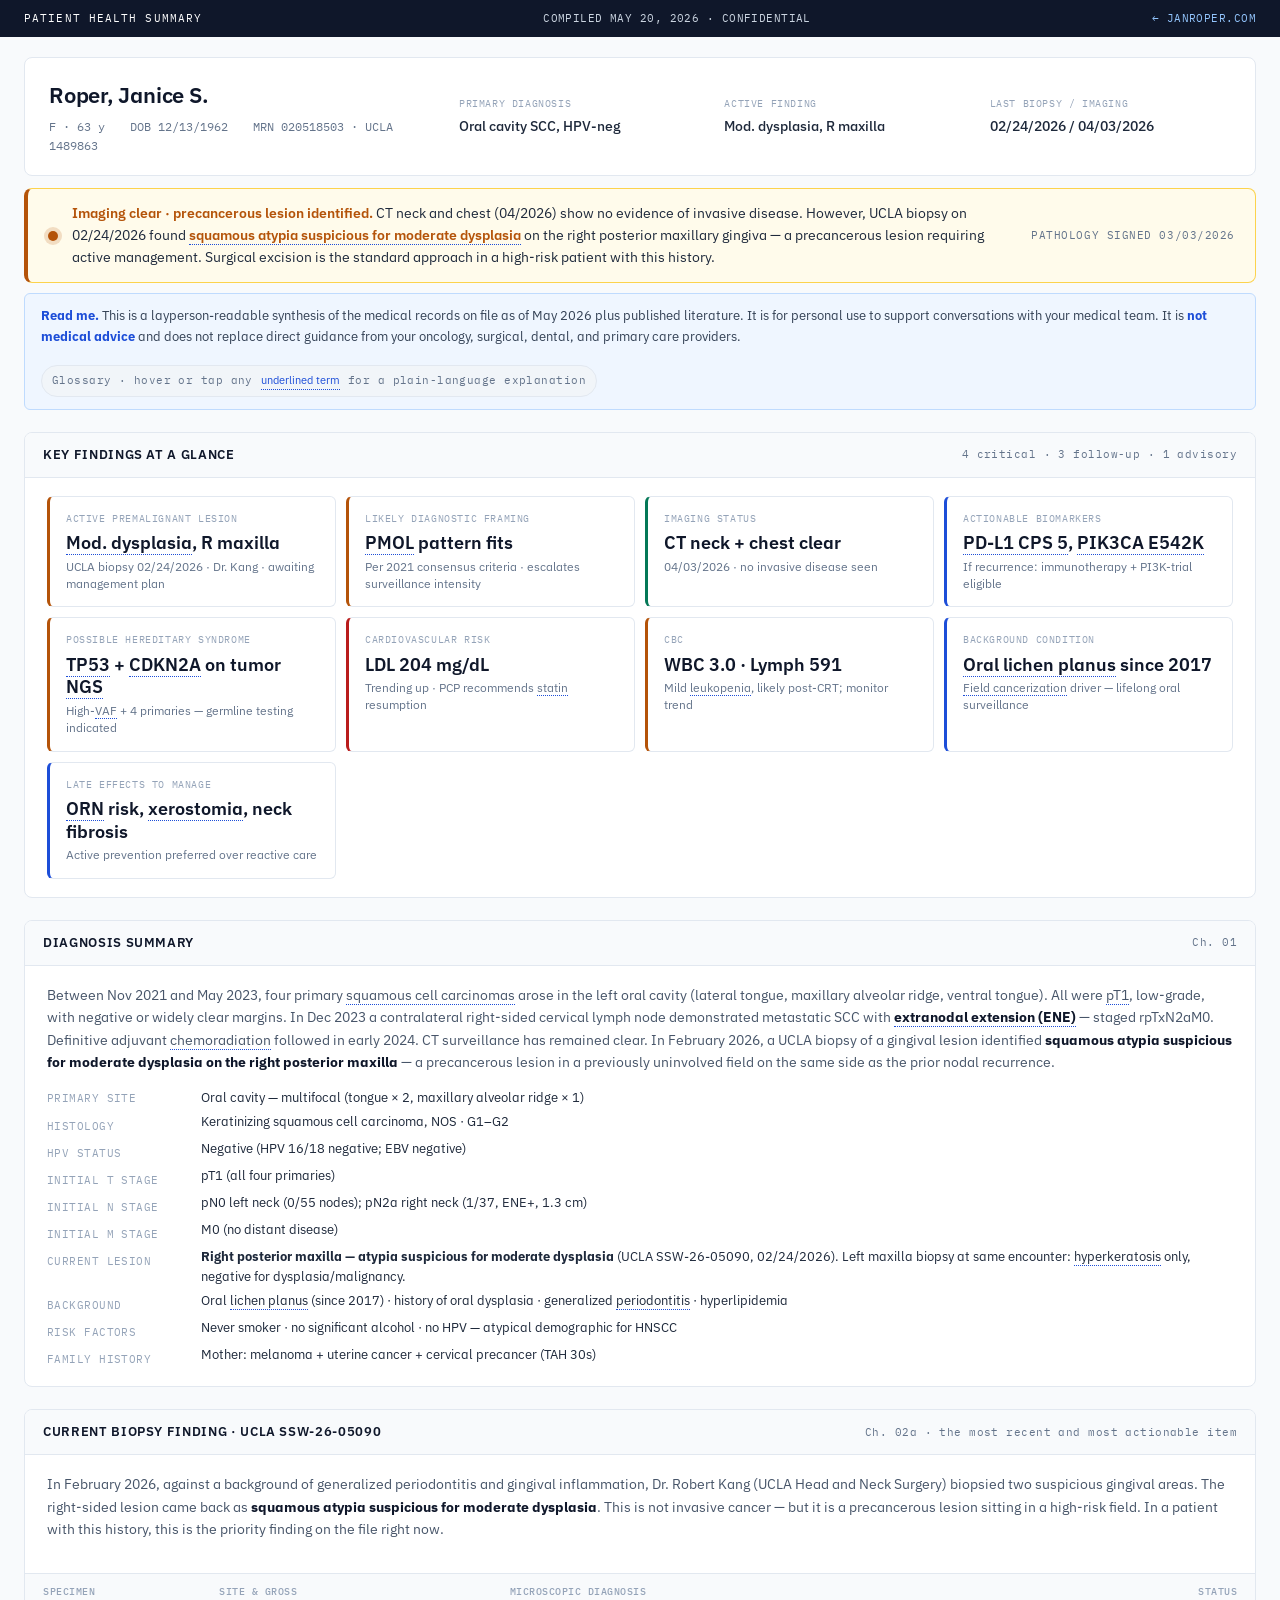
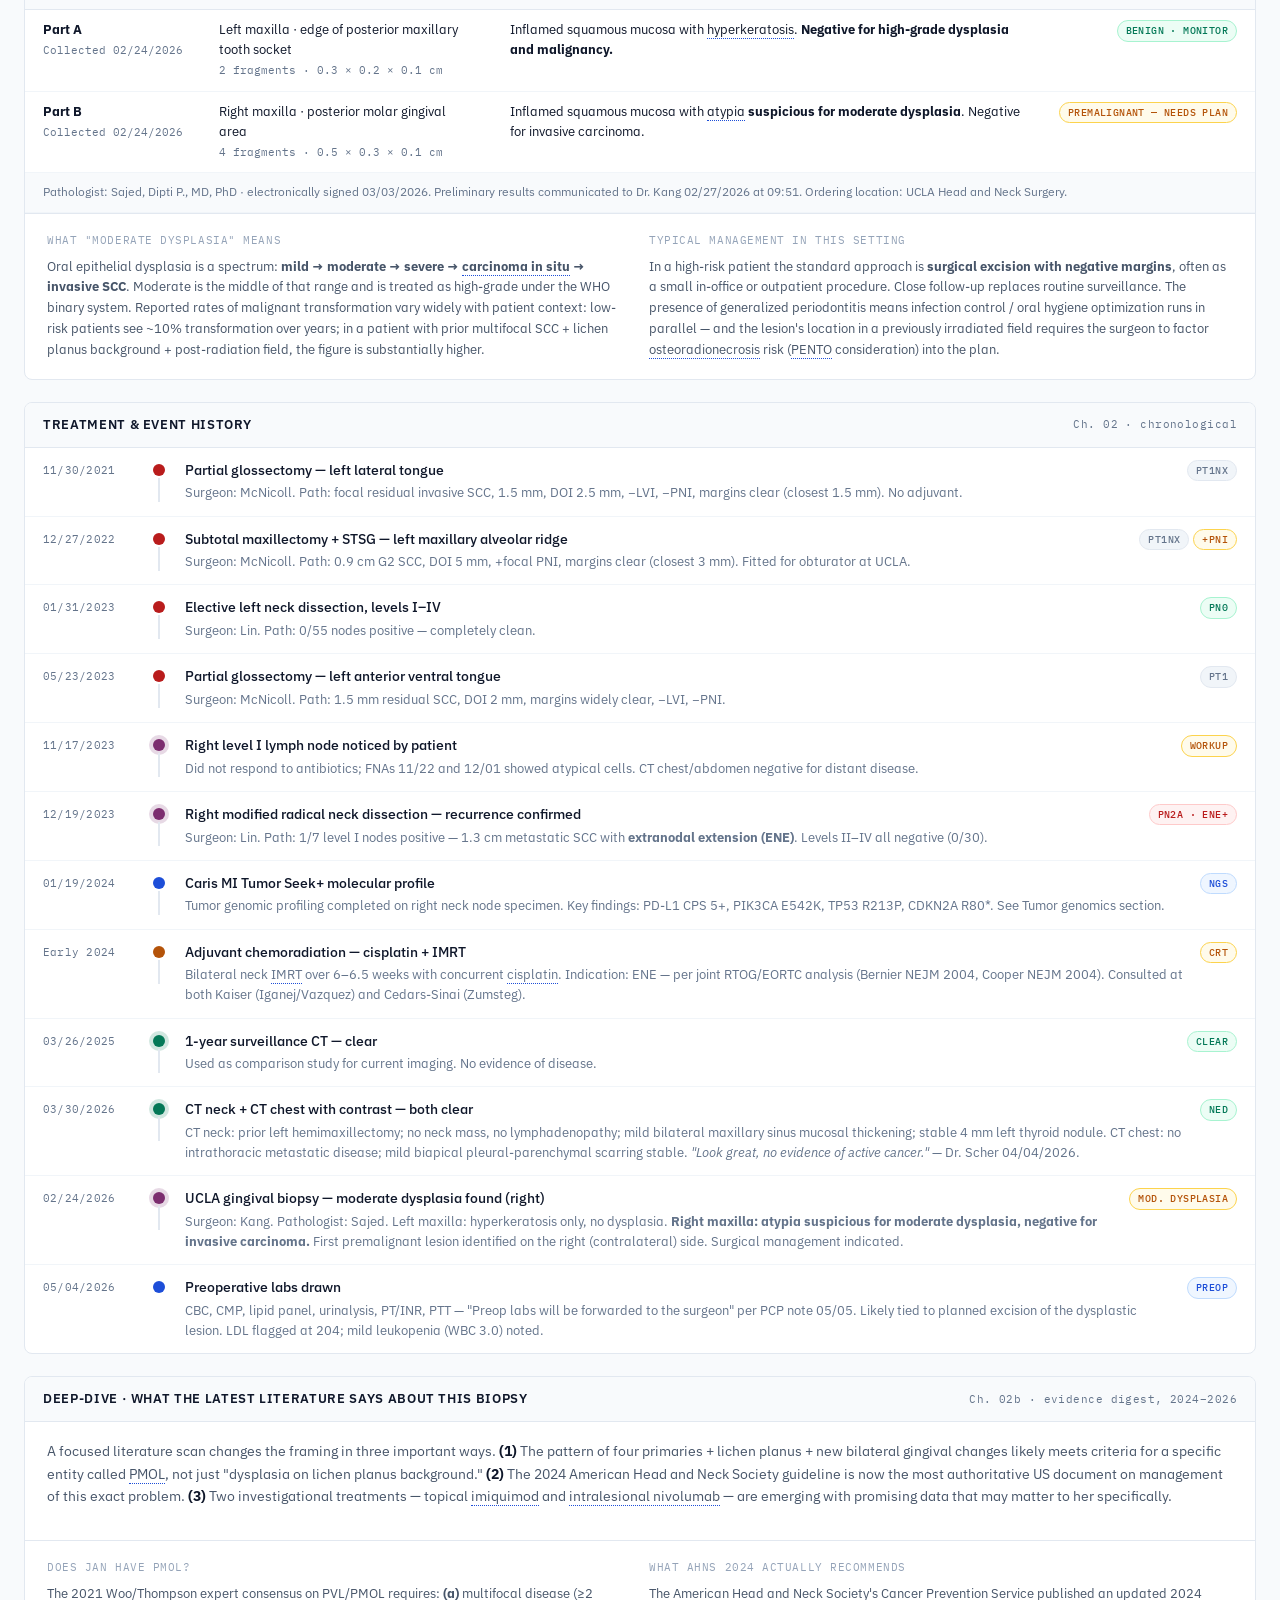
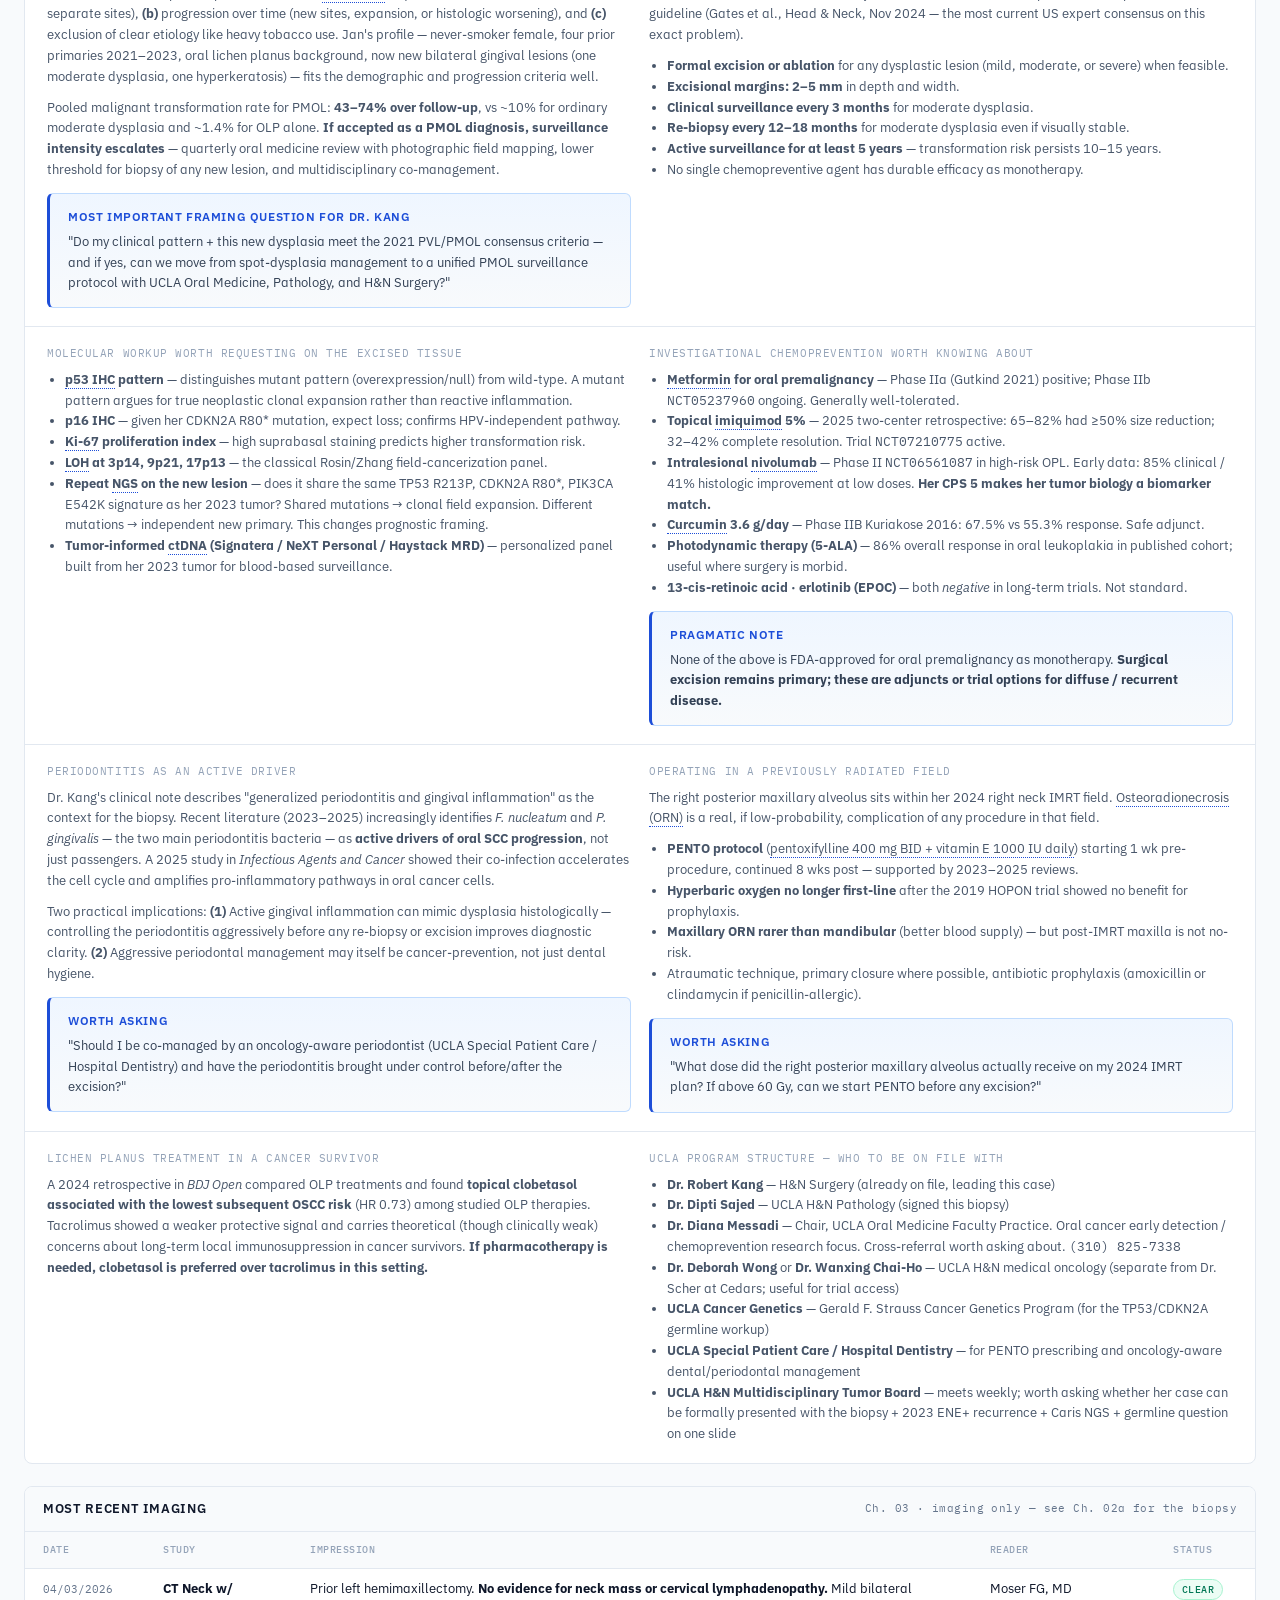
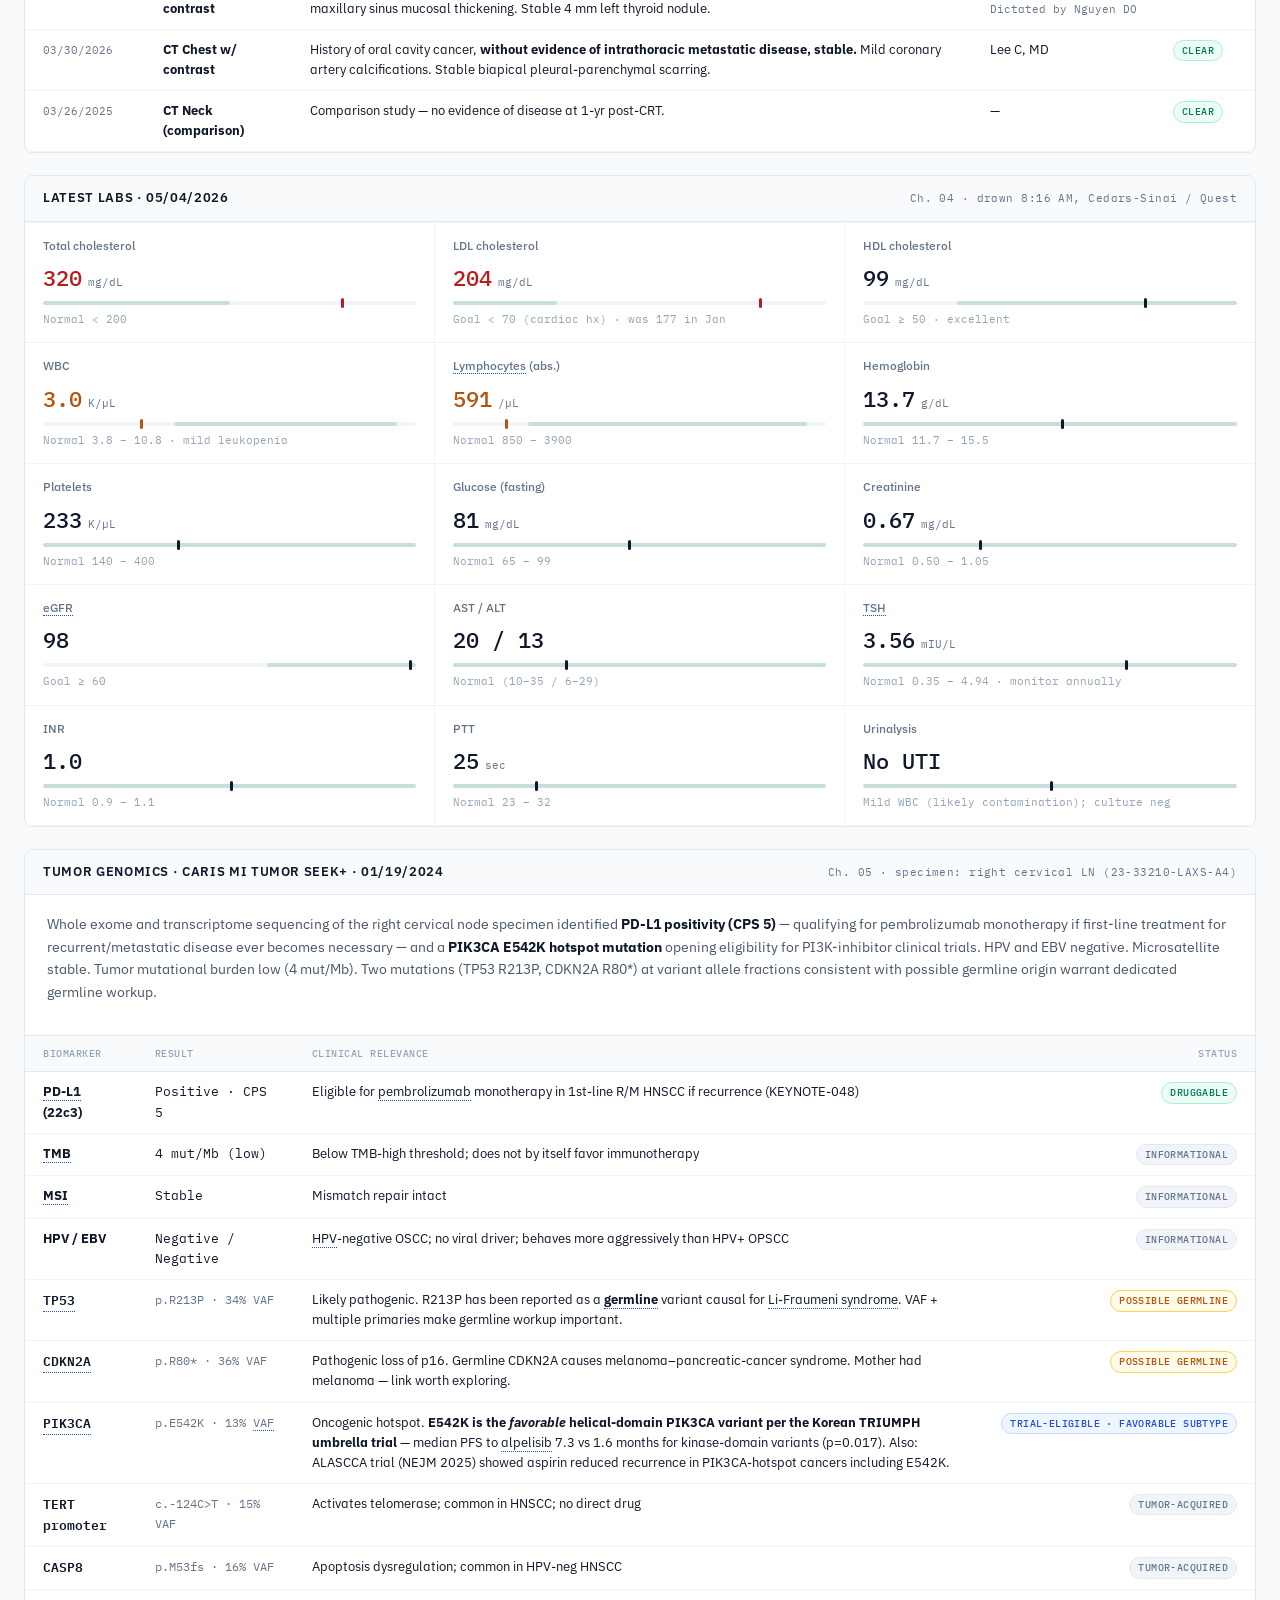
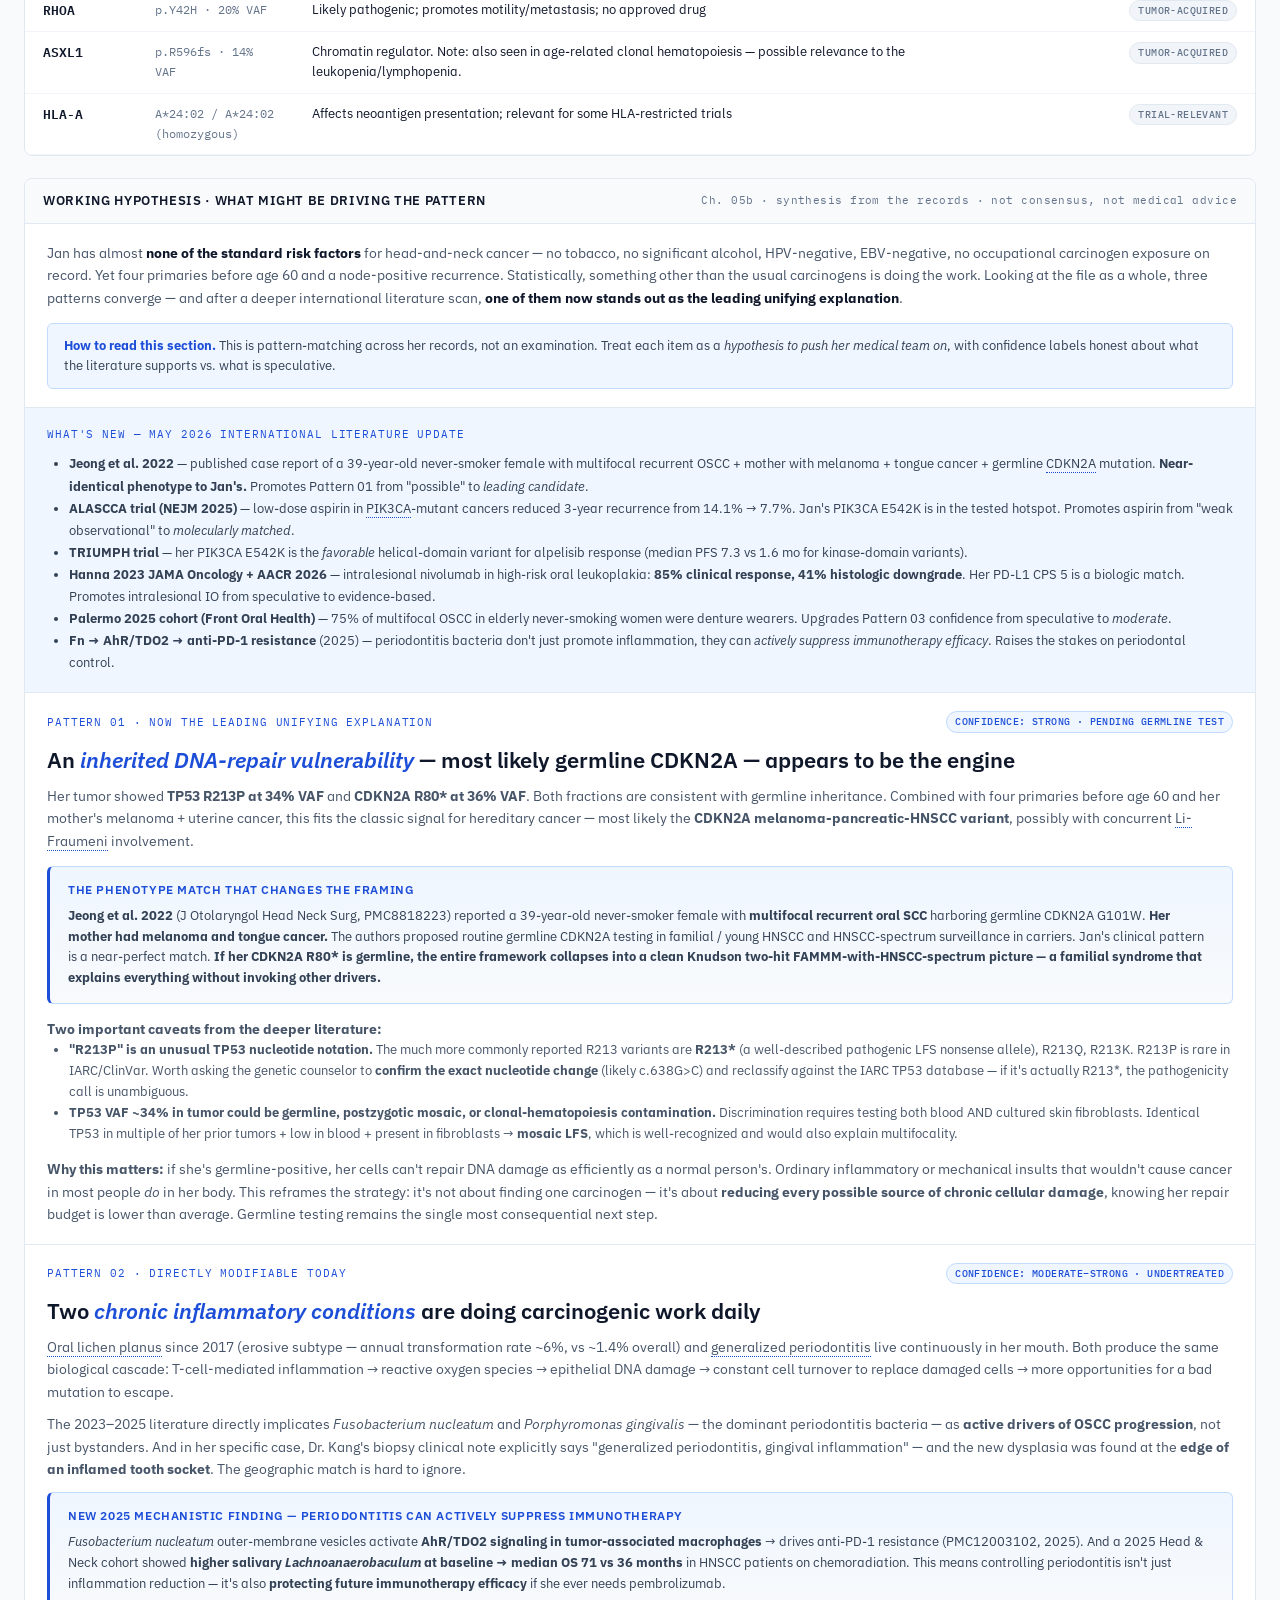
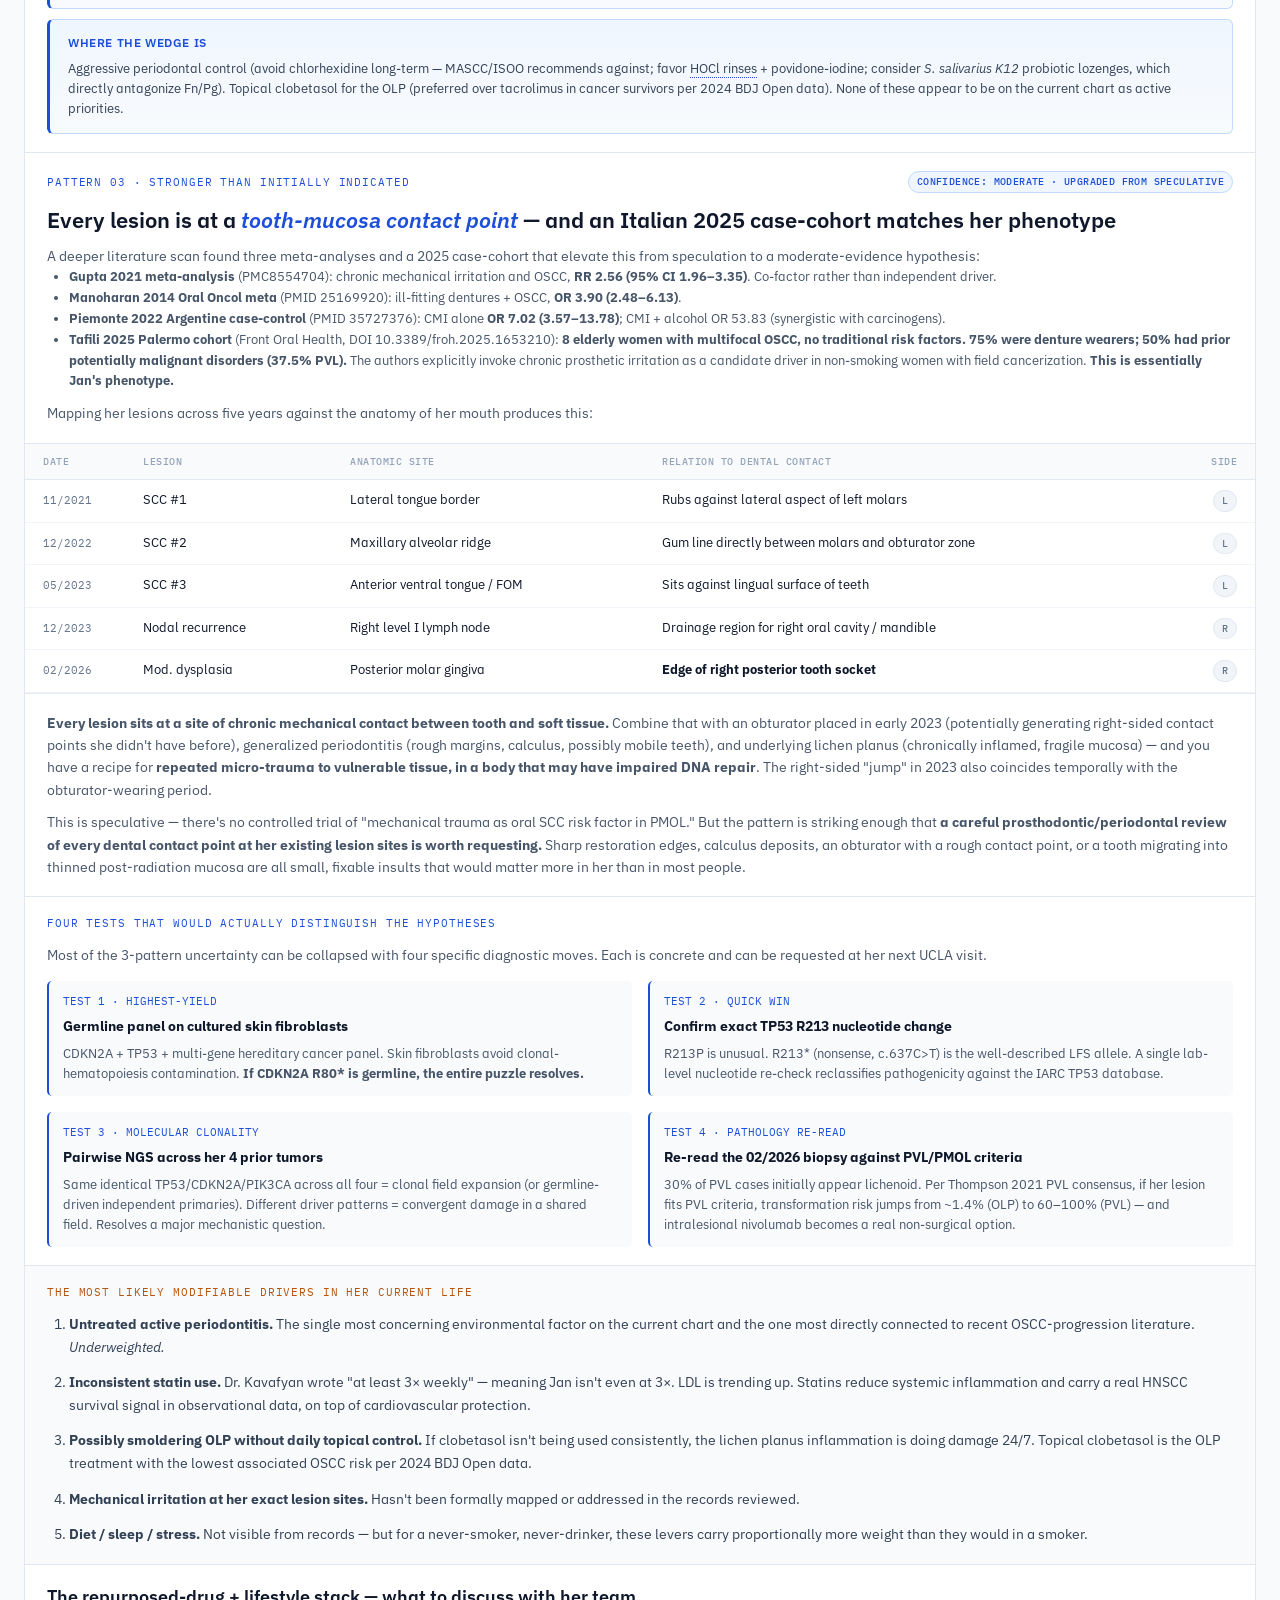
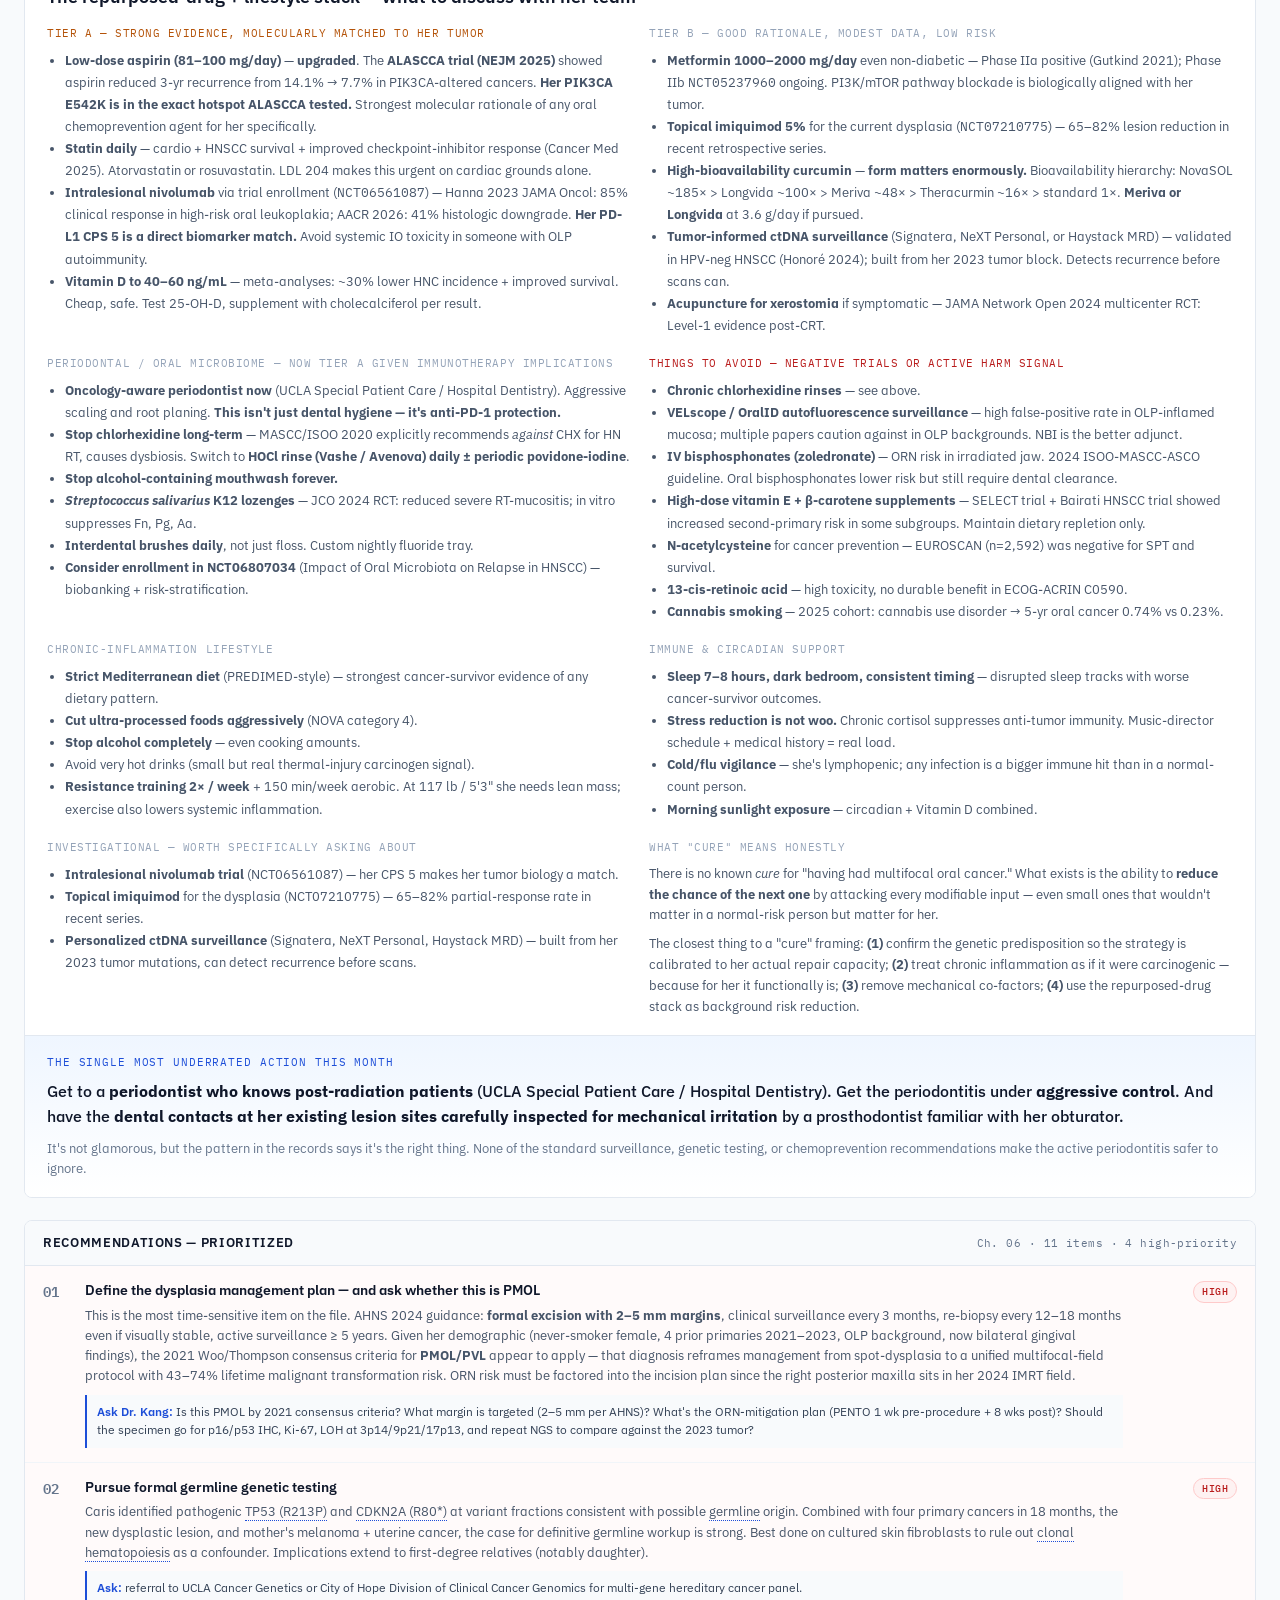
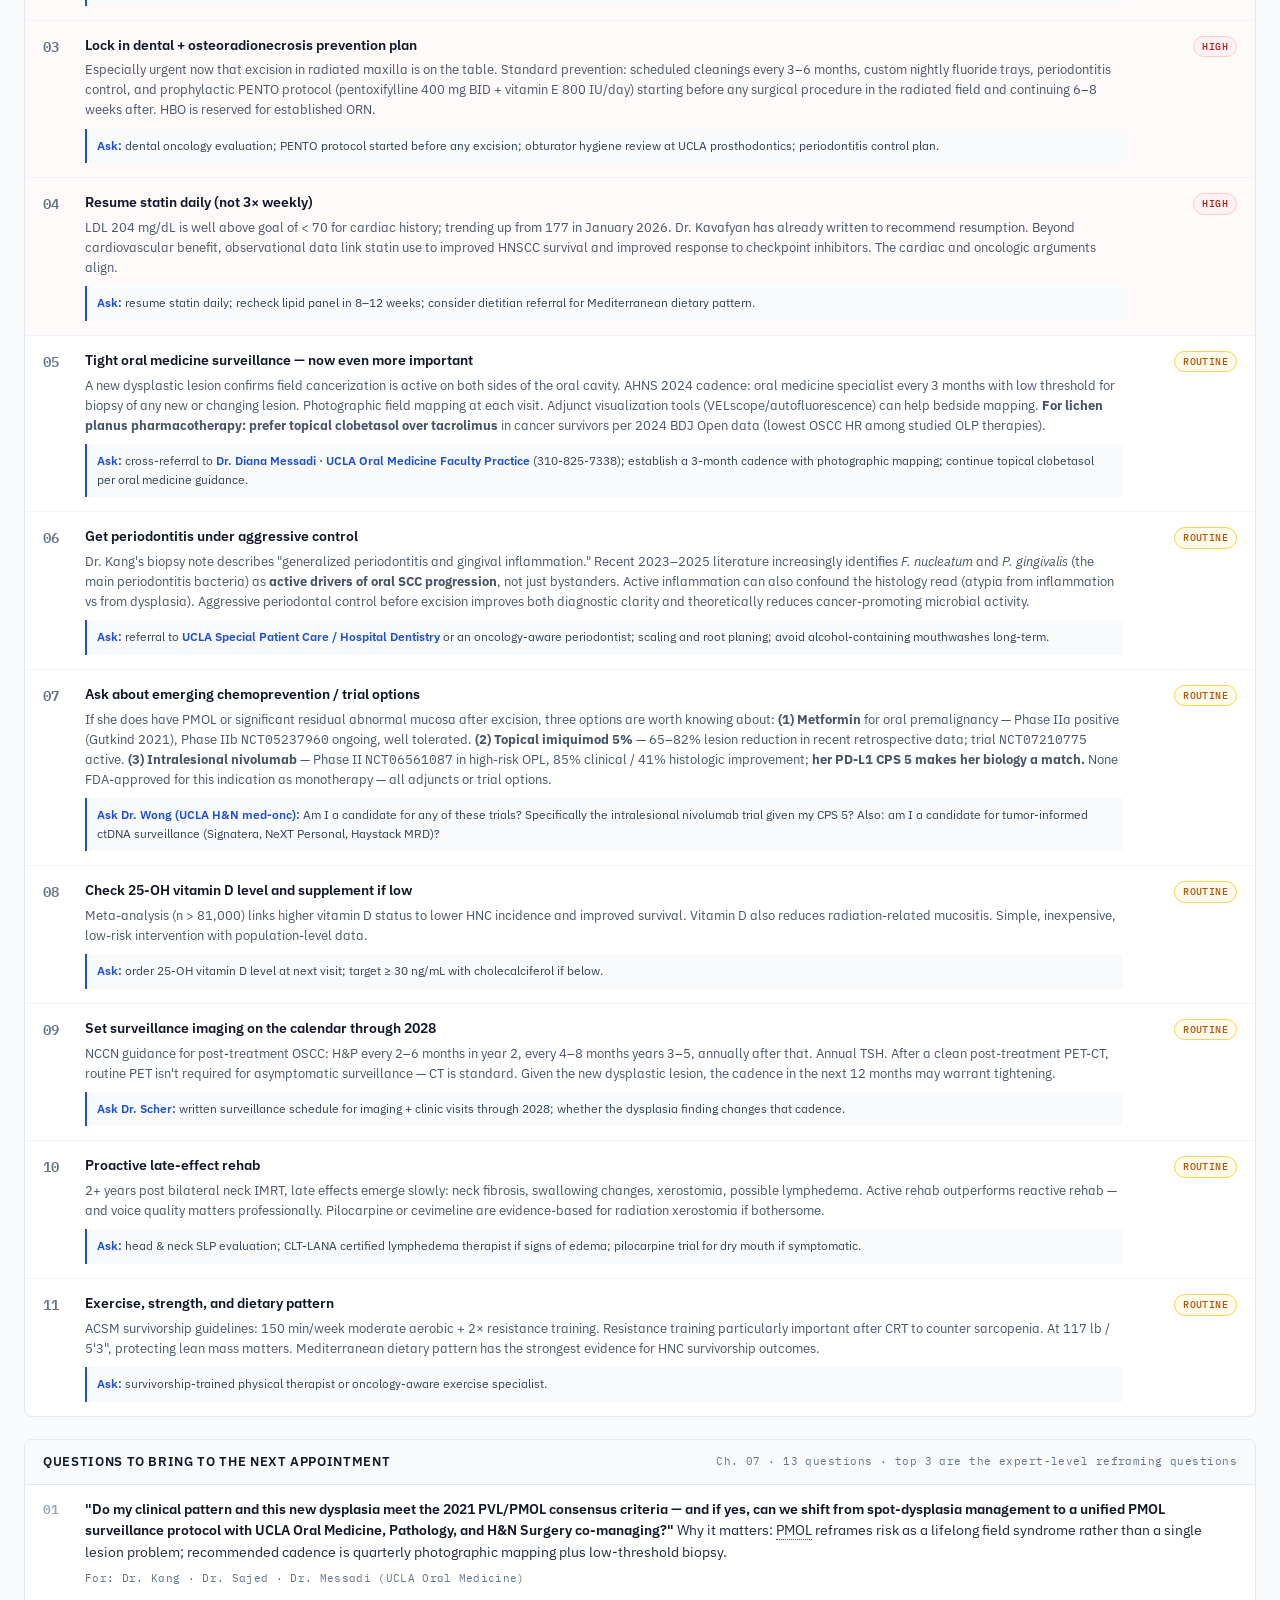
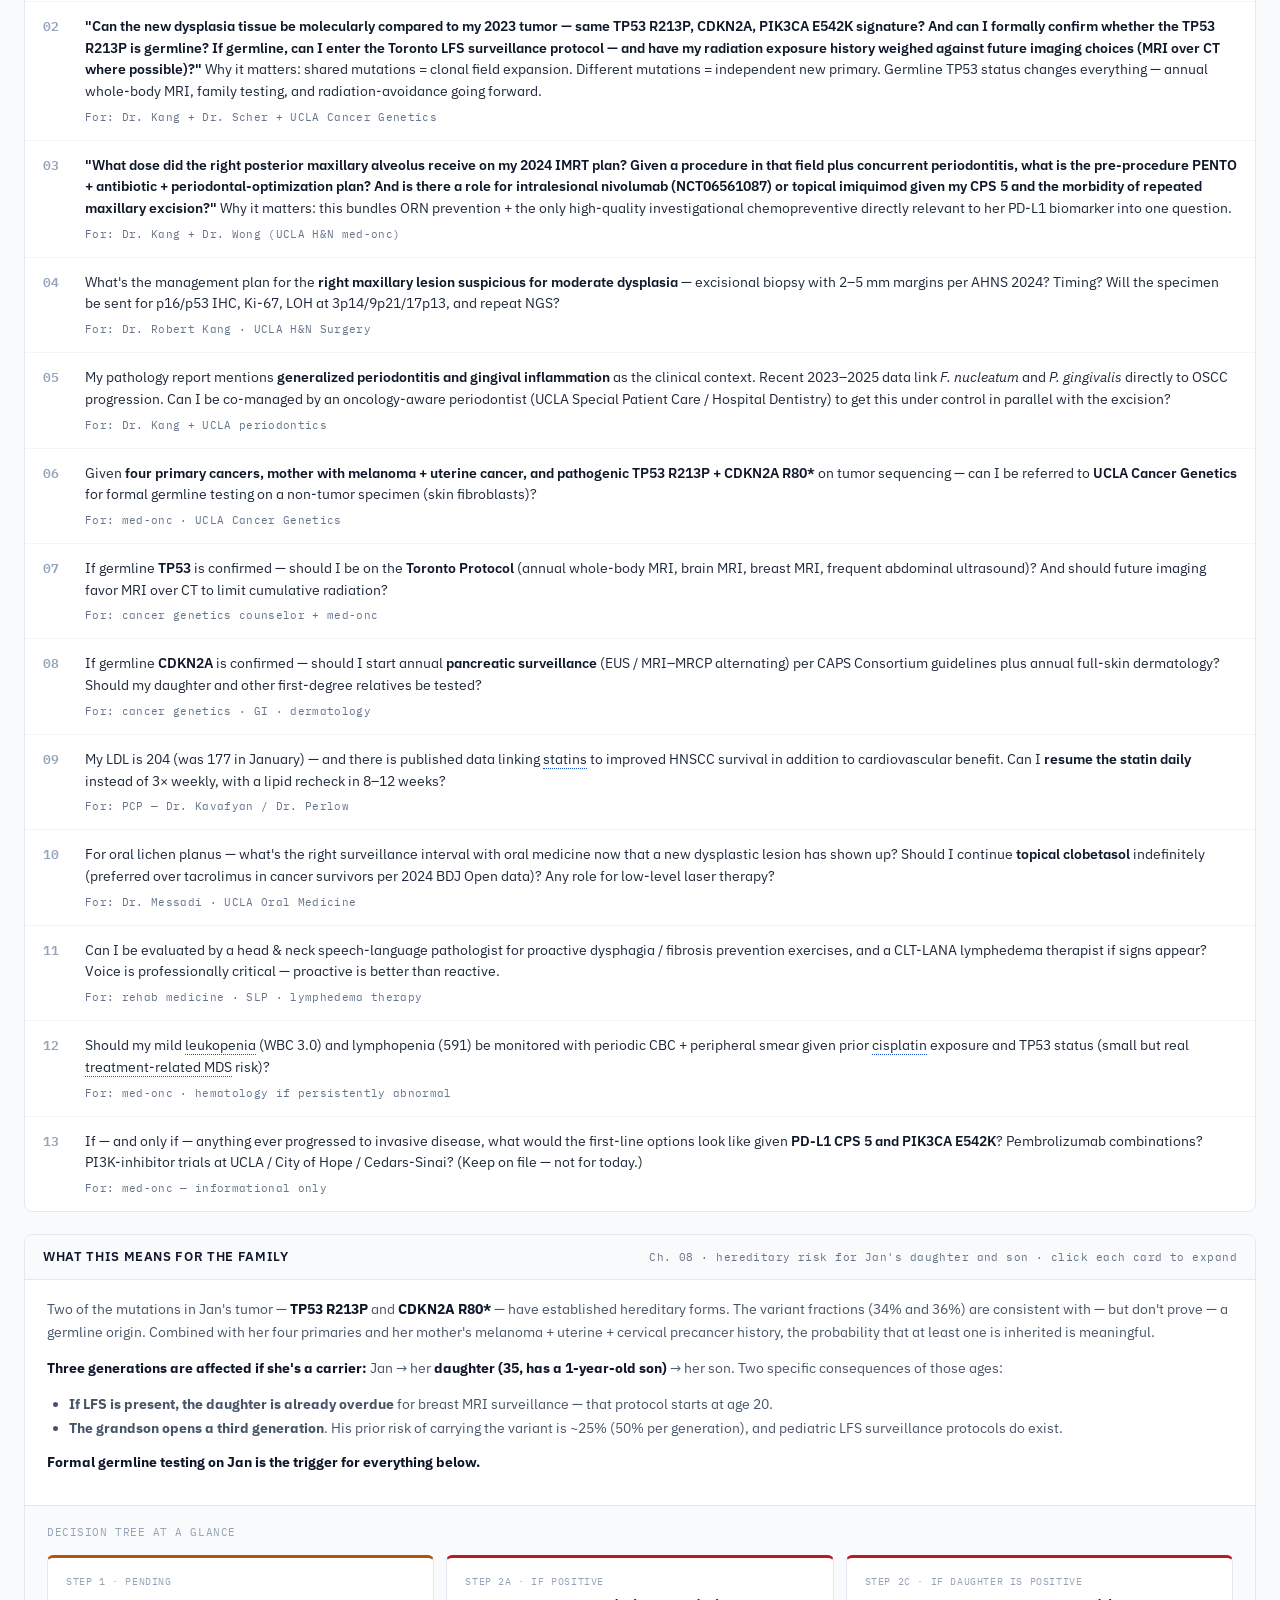
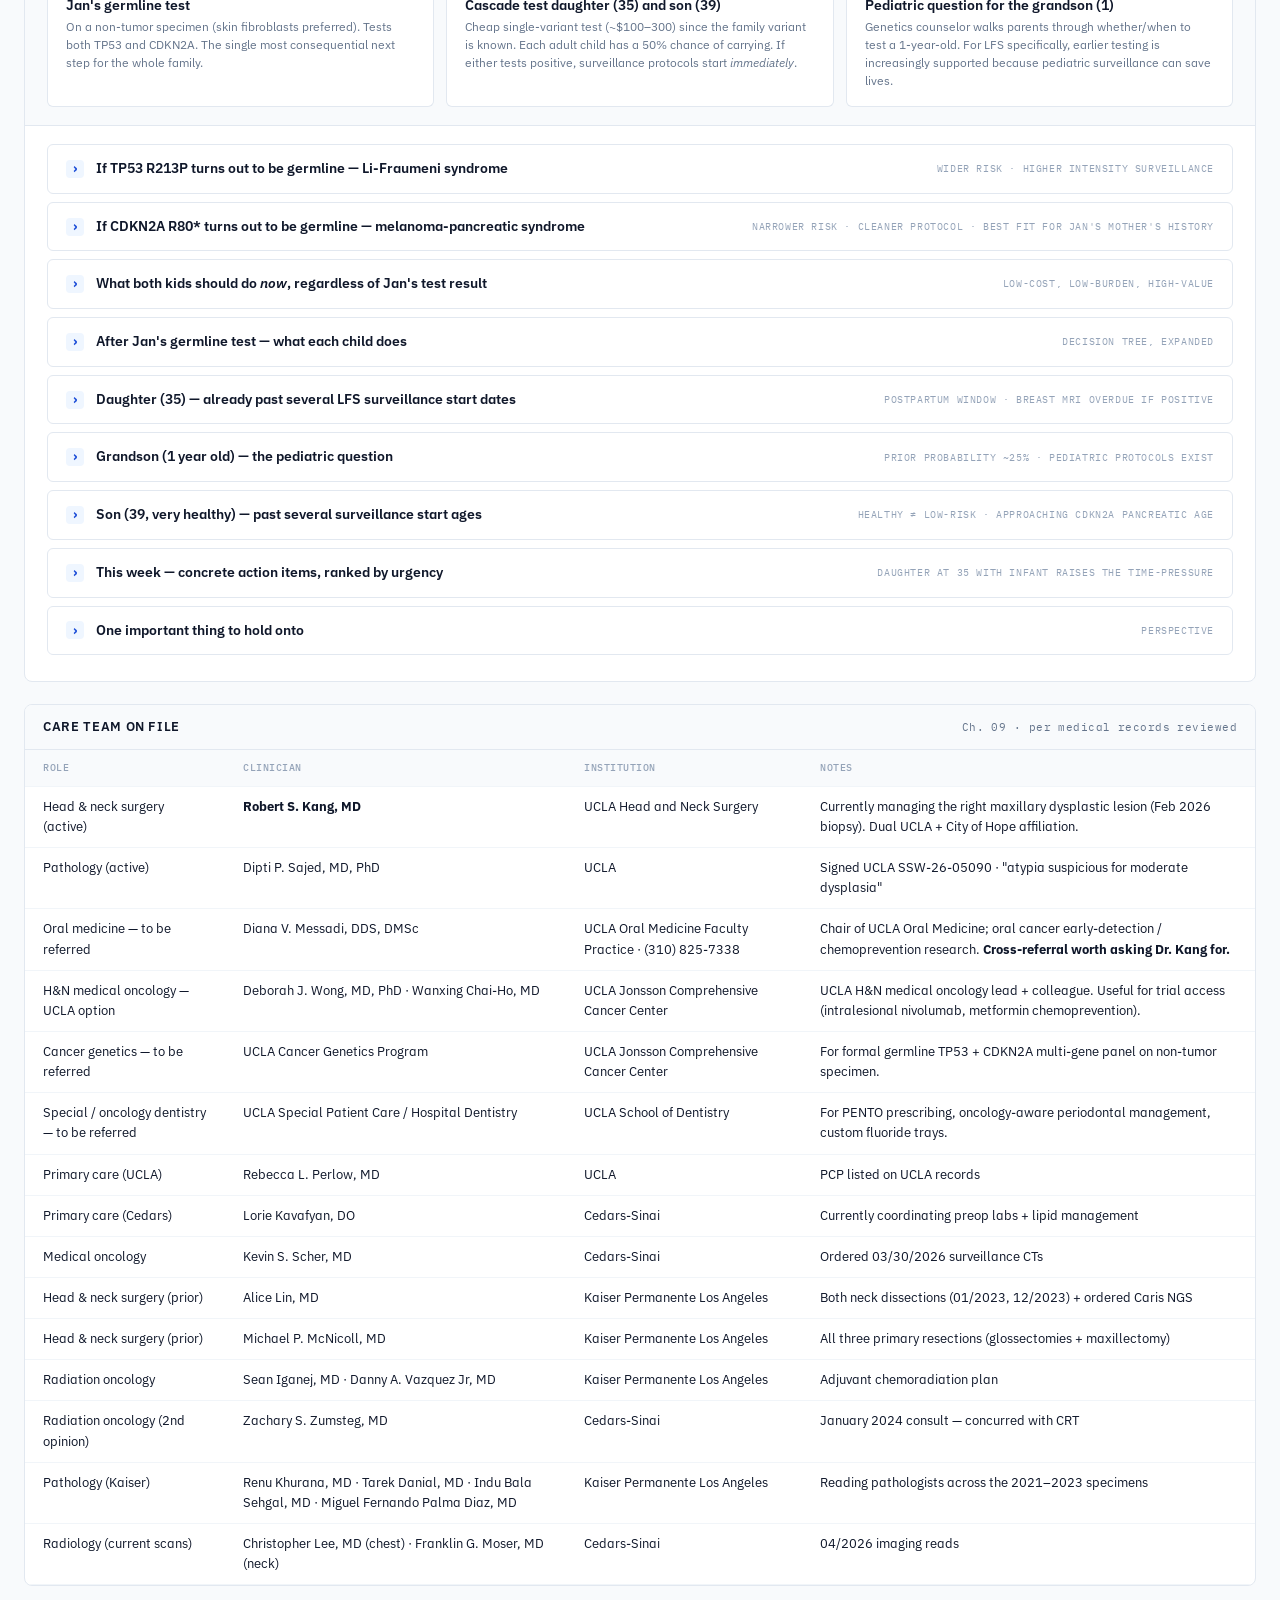
==== commit 0f2c01e2: "Make /cancer page mobile-friendly - Comprehensive mobile media queries: tighter shell padding, small" ====
--- a/cancer/index.html
+++ b/cancer/index.html
@@ -9,12 +9,12 @@
 <meta http-equiv="Cache-Control" content="no-cache, no-store, must-revalidate, max-age=0">
 <meta http-equiv="Pragma" content="no-cache">
 <meta http-equiv="Expires" content="0">
-<meta name="build-version" content="2026-05-20.7">
+<meta name="build-version" content="2026-05-20.8">
 <link rel="icon" href="data:,">
 <link rel="preconnect" href="https://fonts.googleapis.com">
 <link rel="preconnect" href="https://fonts.gstatic.com" crossorigin>
 <link href="https://fonts.googleapis.com/css2?family=IBM+Plex+Sans:wght@300;400;500;600;700&family=IBM+Plex+Mono:wght@300;400;500;600&display=swap" rel="stylesheet">
-<link rel="stylesheet" href="cancer.css?v=2026-05-20.7">
+<link rel="stylesheet" href="cancer.css?v=2026-05-20.8">
 <script>
 // Light-touch cache-buster: if the page came from cache and the user hits reload,
 // force a fresh fetch of the HTML by appending a timestamp once per session.
@@ -79,12 +79,32 @@
   <div class="advisory">
     <strong>Read me.</strong> This is a layperson-readable synthesis of the medical records on file as of May 2026 plus published literature. It is for personal use to support conversations with your medical team. It is <strong>not medical advice</strong> and does not replace direct guidance from your oncology, surgical, dental, and primary care providers.
     <div style="margin-top: 8px;">
-      <span class="glossary-hint">Glossary · hover any <span class="demo">underlined term</span> for a plain-language explanation</span>
+      <span class="glossary-hint">Glossary · hover or tap any <span class="demo">underlined term</span> for a plain-language explanation</span>
     </div>
   </div>
 
+  <!-- Mobile chapter nav -->
+  <details class="mobile-nav">
+    <summary>Jump to chapter</summary>
+    <ul class="nav-list">
+      <li><a href="#ch-findings">Key findings at a glance</a></li>
+      <li><a href="#ch-diagnosis">Ch. 01 · Diagnosis summary</a></li>
+      <li><a href="#ch-biopsy">Ch. 02a · Current biopsy</a></li>
+      <li><a href="#ch-research">Ch. 02b · Deep-dive literature</a></li>
+      <li><a href="#ch-imaging">Ch. 03 · Most recent imaging</a></li>
+      <li><a href="#ch-labs">Ch. 04 · Latest labs</a></li>
+      <li><a href="#ch-genomics">Ch. 05 · Tumor genomics</a></li>
+      <li><a href="#ch-hypothesis">Ch. 05b · Working hypothesis</a></li>
+      <li><a href="#ch-recommendations">Ch. 06 · Recommendations</a></li>
+      <li><a href="#ch-questions">Ch. 07 · Doctor questions</a></li>
+      <li><a href="#ch-family">Ch. 08 · For the family</a></li>
+      <li><a href="#ch-team">Ch. 09 · Care team</a></li>
+      <li><a href="#ch-references">Ch. 10 · References</a></li>
+    </ul>
+  </details>
+
   <!-- ============== KEY FINDINGS ============== -->
-  <section class="section">
+  <section class="section" id="ch-findings">
     <div class="section-head">
       <h2>Key findings at a glance</h2>
       <span class="note">4 critical · 3 follow-up · 1 advisory</span>
@@ -141,7 +161,7 @@
   </section>
 
   <!-- ============== DIAGNOSIS SUMMARY ============== -->
-  <section class="section">
+  <section class="section" id="ch-diagnosis">
     <div class="section-head">
       <h2>Diagnosis summary</h2>
       <span class="note">Ch. 01</span>
@@ -164,7 +184,7 @@
   </section>
 
   <!-- ============== CURRENT BIOPSY FINDING ============== -->
-  <section class="section">
+  <section class="section" id="ch-biopsy">
     <div class="section-head">
       <h2>Current biopsy finding · UCLA SSW-26-05090</h2>
       <span class="note">Ch. 02a · the most recent and most actionable item</span>
@@ -340,7 +360,7 @@
   </section>
 
   <!-- ============== DEEP DIVE — WHAT THE 2024–2026 LITERATURE SAYS ============== -->
-  <section class="section">
+  <section class="section" id="ch-research">
     <div class="section-head">
       <h2>Deep-dive · what the latest literature says about this biopsy</h2>
       <span class="note">Ch. 02b · evidence digest, 2024–2026</span>
@@ -457,7 +477,7 @@
   </section>
 
   <!-- ============== CURRENT IMAGING ============== -->
-  <section class="section">
+  <section class="section" id="ch-imaging">
     <div class="section-head">
       <h2>Most recent imaging</h2>
       <span class="note">Ch. 03 · imaging only — see Ch. 02a for the biopsy</span>
@@ -501,7 +521,7 @@
   </section>
 
   <!-- ============== LATEST LABS ============== -->
-  <section class="section">
+  <section class="section" id="ch-labs">
     <div class="section-head">
       <h2>Latest labs · 05/04/2026</h2>
       <span class="note">Ch. 04 · drawn 8:16 AM, Cedars-Sinai / Quest</span>
@@ -648,7 +668,7 @@
   </section>
 
   <!-- ============== TUMOR GENOMICS ============== -->
-  <section class="section">
+  <section class="section" id="ch-genomics">
     <div class="section-head">
       <h2>Tumor genomics · Caris MI Tumor Seek+ · 01/19/2024</h2>
       <span class="note">Ch. 05 · specimen: right cervical LN (23-33210-LAXS-A4)</span>
@@ -746,7 +766,7 @@
   </section>
 
   <!-- ============== WORKING HYPOTHESIS ============== -->
-  <section class="section">
+  <section class="section" id="ch-hypothesis">
     <div class="section-head">
       <h2>Working hypothesis · what might be driving the pattern</h2>
       <span class="note">Ch. 05b · synthesis from the records · not consensus, not medical advice</span>
@@ -1028,7 +1048,7 @@
   </section>
 
   <!-- ============== ACTIVE CONCERNS / RECOMMENDATIONS ============== -->
-  <section class="section">
+  <section class="section" id="ch-recommendations">
     <div class="section-head">
       <h2>Recommendations — prioritized</h2>
       <span class="note">Ch. 06 · 11 items · 4 high-priority</span>
@@ -1139,7 +1159,7 @@
   </section>
 
   <!-- ============== QUESTIONS FOR DOCTORS ============== -->
-  <section class="section">
+  <section class="section" id="ch-questions">
     <div class="section-head">
       <h2>Questions to bring to the next appointment</h2>
       <span class="note">Ch. 07 · 13 questions · top 3 are the expert-level reframing questions</span>
@@ -1242,7 +1262,7 @@
   </section>
 
   <!-- ============== FAMILY IMPLICATIONS ============== -->
-  <section class="section">
+  <section class="section" id="ch-family">
     <div class="section-head">
       <h2>What this means for the family</h2>
       <span class="note">Ch. 08 · hereditary risk for Jan's daughter and son · click each card to expand</span>
@@ -1550,7 +1570,7 @@
   </section>
 
   <!-- ============== CARE TEAM ============== -->
-  <section class="section">
+  <section class="section" id="ch-team">
     <div class="section-head">
       <h2>Care team on file</h2>
       <span class="note">Ch. 09 · per medical records reviewed</span>
@@ -1587,7 +1607,7 @@
   </section>
 
   <!-- ============== REFERENCES ============== -->
-  <section class="section">
+  <section class="section" id="ch-references">
     <div class="section-head">
       <h2>Selected references</h2>
       <span class="note">Ch. 10 · guidelines, trials, reviews</span>
@@ -1644,10 +1664,75 @@
   <div class="footer-note">
     <span>Patient: Roper, Janice S. · MRN 020518503</span>
     <span>Records reviewed: 18 PDFs · 2021–2026</span>
-    <span>Compiled 05/20/2026 · build <strong>2026-05-20.7</strong> · <a href="../index.html">janroper.com</a></span>
+    <span>Compiled 05/20/2026 · build <strong>2026-05-20.8</strong> · <a href="../index.html">janroper.com</a></span>
   </div>
 
 </main>
+
+<button class="back-to-top" id="backToTop" aria-label="Back to top"></button>
+
+<script>
+(function() {
+  // ---- Tooltip touch/click support ----
+  // Tap a .term to toggle its tooltip; tap outside to close.
+  // Also auto-flip tooltip to right-anchored if too close to viewport edge.
+  document.addEventListener('click', function(e) {
+    var term = e.target.closest('.term');
+    var openTerms = document.querySelectorAll('.term.open');
+    openTerms.forEach(function(t) {
+      if (t !== term) t.classList.remove('open');
+    });
+    if (term) {
+      e.preventDefault();
+      e.stopPropagation();
+      // Position check before opening
+      if (!term.classList.contains('open')) {
+        var rect = term.getBoundingClientRect();
+        var vw = window.innerWidth;
+        term.classList.remove('tip-right', 'tip-left');
+        if (rect.right > vw - 60) term.classList.add('tip-right');
+      }
+      term.classList.toggle('open');
+    }
+  });
+
+  // Close any open tooltip on escape
+  document.addEventListener('keydown', function(e) {
+    if (e.key === 'Escape') {
+      document.querySelectorAll('.term.open').forEach(function(t) {
+        t.classList.remove('open');
+      });
+    }
+  });
+
+  // ---- Back-to-top button ----
+  var btn = document.getElementById('backToTop');
+  var threshold = 600;
+  function checkScroll() {
+    if (window.scrollY > threshold) {
+      btn.classList.add('show');
+    } else {
+      btn.classList.remove('show');
+    }
+  }
+  window.addEventListener('scroll', checkScroll, { passive: true });
+  btn.addEventListener('click', function() {
+    window.scrollTo({ top: 0, behavior: 'smooth' });
+  });
+  checkScroll();
+
+  // ---- Smooth-scroll mobile-nav links and auto-close menu ----
+  var mobileNav = document.querySelector('.mobile-nav');
+  if (mobileNav) {
+    mobileNav.querySelectorAll('.nav-list a').forEach(function(link) {
+      link.addEventListener('click', function() {
+        // Let the browser do the scroll; just close the dropdown
+        setTimeout(function() { mobileNav.open = false; }, 100);
+      });
+    });
+  }
+})();
+</script>
 
 </body>
 </html>
--- a/cancer/cancer.css
+++ b/cancer/cancer.css
@@ -848,12 +848,367 @@
   margin-bottom: 6px;
 }
 
+/* ============================================================
+   Mobile improvements
+   ============================================================ */
+
+/* Tighter shell padding on small screens */
+@media (max-width: 600px) {
+  .shell { padding: 0 10px 40px; }
+}
+@media (max-width: 400px) {
+  .shell { padding: 0 8px 32px; }
+}
+
+/* Topbar — keep readable when wrapping */
+@media (max-width: 700px) {
+  .topbar { padding: 8px 0; }
+  .topbar .inner {
+    font-size: 10px;
+    gap: 6px;
+    padding: 0 14px;
+  }
+  .topbar .brand { font-size: 11px; }
+}
+
+/* Patient header — already stacks to 1 column at 520px; tighten sizes */
+@media (max-width: 600px) {
+  .patient-header { padding: 14px 16px; gap: 10px; margin-top: 14px; }
+  .patient-header h1 { font-size: 18px; }
+  .patient-header .demo { font-size: 11px; }
+  .patient-header .demo span { margin-right: 12px; display: inline-block; }
+  .patient-header .field-label { font-size: 9px; }
+  .patient-header .field-value { font-size: 13px; }
+  .patient-header .field-value.small { font-size: 12px; }
+}
+
+/* Status banner — stack vertically with cleaner spacing */
+@media (max-width: 700px) {
+  .status-banner {
+    flex-direction: column;
+    align-items: flex-start;
+    gap: 8px;
+    padding: 12px 14px;
+    font-size: 13px;
+  }
+  .status-banner .when {
+    margin-left: 0;
+    font-size: 10px;
+  }
+  .status-banner .indicator { margin-top: 4px; }
+}
+
+/* Advisory + glossary hint */
+@media (max-width: 600px) {
+  .advisory { padding: 10px 14px; font-size: 12px; }
+  .glossary-hint {
+    font-size: 10px;
+    padding: 5px 8px;
+    flex-wrap: wrap;
+  }
+}
+
+/* Section frame tighter */
+@media (max-width: 600px) {
+  .section { margin-top: 14px; }
+  .section-head { padding: 10px 14px; gap: 8px; flex-wrap: wrap; }
+  .section-head h2 { font-size: 12px; }
+  .section-head .note {
+    font-size: 10px;
+    margin-left: 0;
+    flex-basis: 100%;
+    line-height: 1.4;
+  }
+  .section-body { padding: 14px; }
+  .section-body.compact { padding: 10px 14px; }
+}
+
+/* Lede paragraph */
+@media (max-width: 600px) {
+  .lede-clinical { font-size: 13px; line-height: 1.55; }
+}
+
+/* Findings tiles — already 1 col at 480; tighten typography */
+@media (max-width: 600px) {
+  .finding { padding: 11px 13px; }
+  .finding .label { font-size: 9px; }
+  .finding .value { font-size: 15px; }
+  .finding .sub { font-size: 11px; }
+}
+
+/* KV definition list */
+@media (max-width: 600px) {
+  .kv {
+    grid-template-columns: 1fr;
+    gap: 2px 0;
+  }
+  .kv dt { margin-top: 8px; }
+  .kv dd { font-size: 12px; }
+}
+
+/* Data tables: horizontal scroll on mobile (preserves table layout) */
+@media (max-width: 720px) {
+  .section-body.nopad {
+    overflow-x: auto;
+    -webkit-overflow-scrolling: touch;
+  }
+  table.data, table.team {
+    font-size: 12px;
+    min-width: 560px;
+  }
+  table.data th, table.data td,
+  table.team th, table.team td {
+    padding: 8px 12px;
+  }
+  table.data thead th, table.team thead th {
+    font-size: 9px;
+    white-space: nowrap;
+  }
+  /* Add a subtle scroll hint */
+  .section-body.nopad::-webkit-scrollbar {
+    height: 6px;
+  }
+  .section-body.nopad::-webkit-scrollbar-thumb {
+    background: var(--line);
+    border-radius: 3px;
+  }
+}
+
+/* Labs grid — already responsive; tighten on small */
+@media (max-width: 600px) {
+  .lab { padding: 12px 14px; gap: 5px; min-height: auto; }
+  .lab .lab-value { font-size: 18px; }
+  .lab .lab-range { font-size: 10px; }
+  .lab .lab-name { font-size: 11px; }
+}
+
+/* Timeline — keep readable when narrow */
+@media (max-width: 600px) {
+  .tl-row {
+    padding: 10px 14px;
+    grid-template-columns: 60px 16px 1fr;
+    gap: 10px;
+  }
+  .tl-row .tl-date { font-size: 10px; }
+  .tl-row .tl-body .tl-title { font-size: 13px; }
+  .tl-row .tl-body .tl-detail { font-size: 12px; }
+  .tl-row .tl-marker { width: 10px; height: 10px; margin-top: 5px; }
+}
+
+/* Recommendations — already responsive; tighter spacing */
+@media (max-width: 600px) {
+  .rec {
+    padding: 12px 14px;
+    grid-template-columns: 22px 1fr;
+    gap: 10px;
+  }
+  .rec .rec-num { font-size: 12px; }
+  .rec .rec-title { font-size: 13px; }
+  .rec .rec-detail { font-size: 12px; }
+  .rec .rec-ask { padding: 7px 9px; font-size: 11px; }
+  .rec .rec-priority { padding-top: 4px; }
+}
+
+/* Questions */
+@media (max-width: 600px) {
+  .qs .q {
+    padding: 12px 14px;
+    grid-template-columns: 22px 1fr;
+    gap: 10px;
+  }
+  .qs .q .qnum { font-size: 12px; }
+  .qs .q .qbody { font-size: 13px; line-height: 1.5; }
+  .qs .q .qmeta { font-size: 10px; }
+}
+
+/* Decision tree (family section) */
+@media (max-width: 600px) {
+  .tree-step { padding: 12px 14px; }
+  .tree-step .step-title { font-size: 13px; }
+  .tree-step .step-detail { font-size: 11px; }
+}
+
+/* Expand cards (details/summary) */
+@media (max-width: 600px) {
+  .expand-card summary {
+    padding: 12px 14px;
+    font-size: 13px;
+    gap: 10px;
+  }
+  .expand-card summary .summary-meta {
+    display: none;
+  }
+  .expand-card summary::before {
+    width: 16px;
+    height: 16px;
+    font-size: 13px;
+  }
+  .expand-content {
+    padding: 14px;
+    font-size: 12px;
+  }
+  .expand-content ul, .expand-content ol {
+    padding-left: 18px;
+  }
+}
+
+/* Deep callout */
+@media (max-width: 600px) {
+  .deep { padding: 10px 12px; font-size: 12px; }
+}
+
+/* References — already 1 col under 720px */
+@media (max-width: 600px) {
+  .refs { font-size: 11px; }
+}
+
+/* Footer */
+@media (max-width: 600px) {
+  .footer-note {
+    flex-direction: column;
+    align-items: flex-start;
+    padding: 14px 16px;
+    font-size: 10px;
+    gap: 6px;
+  }
+}
+
+/* ============================================================
+   Touch-friendly tooltips
+   ============================================================ */
+
+/* On touch devices, the dotted underline gets a little more affordance */
+@media (hover: none) and (pointer: coarse) {
+  .term {
+    border-bottom-width: 1px;
+    border-bottom-style: dashed;
+    padding-bottom: 1px;
+  }
+  /* Tooltip when toggled open via JS */
+  .term.open::after,
+  .term.open::before {
+    opacity: 1;
+    visibility: visible;
+    transition-delay: 0s;
+  }
+  .term.open::after {
+    transform: translateX(-50%) translateY(-2px);
+    max-width: min(320px, calc(100vw - 32px));
+    font-size: 12px;
+  }
+  /* When the tooltip is anchored to right edge */
+  .term.open.tip-right::after {
+    transform: translateY(-2px);
+  }
+}
+
+/* ============================================================
+   Back-to-top button
+   ============================================================ */
+.back-to-top {
+  position: fixed;
+  bottom: 20px;
+  right: 20px;
+  z-index: 999;
+  width: 44px;
+  height: 44px;
+  border-radius: 50%;
+  background: var(--ink);
+  color: var(--bone);
+  border: none;
+  cursor: pointer;
+  display: flex;
+  align-items: center;
+  justify-content: center;
+  font-size: 18px;
+  font-weight: 600;
+  box-shadow: 0 4px 16px rgba(15, 23, 42, 0.25);
+  opacity: 0;
+  visibility: hidden;
+  transition: opacity 200ms ease, visibility 0s linear 200ms, transform 200ms ease;
+}
+.back-to-top.show {
+  opacity: 1;
+  visibility: visible;
+  transition-delay: 0s;
+}
+.back-to-top:hover {
+  background: var(--info);
+  transform: translateY(-2px);
+}
+.back-to-top::before {
+  content: "↑";
+  font-family: var(--mono);
+}
+
+/* ============================================================
+   Section nav (mobile jump-to chapter)
+   ============================================================ */
+.mobile-nav {
+  display: none;
+}
+@media (max-width: 700px) {
+  .mobile-nav {
+    display: block;
+    margin: 14px 0;
+    padding: 12px 14px;
+    background: var(--bg);
+    border: 1px solid var(--line);
+    border-radius: 8px;
+  }
+  .mobile-nav summary {
+    cursor: pointer;
+    font-family: var(--mono);
+    font-size: 11px;
+    text-transform: uppercase;
+    letter-spacing: 0.06em;
+    color: var(--info);
+    font-weight: 600;
+    list-style: none;
+    display: flex;
+    align-items: center;
+    gap: 8px;
+    user-select: none;
+  }
+  .mobile-nav summary::-webkit-details-marker { display: none; }
+  .mobile-nav summary::before {
+    content: "›";
+    color: var(--info);
+    display: inline-block;
+    width: 12px;
+    transition: transform 200ms ease;
+  }
+  .mobile-nav[open] summary::before { transform: rotate(90deg); }
+  .mobile-nav .nav-list {
+    list-style: none;
+    margin: 12px 0 4px;
+    padding: 0;
+    display: grid;
+    gap: 4px;
+  }
+  .mobile-nav .nav-list a {
+    display: block;
+    padding: 8px 10px;
+    border-radius: 4px;
+    background: var(--bg-tint);
+    color: var(--ink-2);
+    font-size: 12px;
+    text-decoration: none;
+  }
+  .mobile-nav .nav-list a:hover { background: var(--bg-tint-2); }
+}
+
 /* Print */
 @media print {
   body { background: white; }
   .topbar { display: none; }
+  .back-to-top { display: none; }
+  .mobile-nav { display: none; }
   .section { break-inside: avoid; }
   .advisory { background: white !important; }
   .term { border-bottom: none; }
   .term::after, .term::before { display: none; }
-}
+  .expand-card[open] .expand-content { display: block !important; }
+  .expand-card { background: white !important; border: 1px solid #ccc !important; }
+  details > *:not(summary) { display: block !important; }
+}
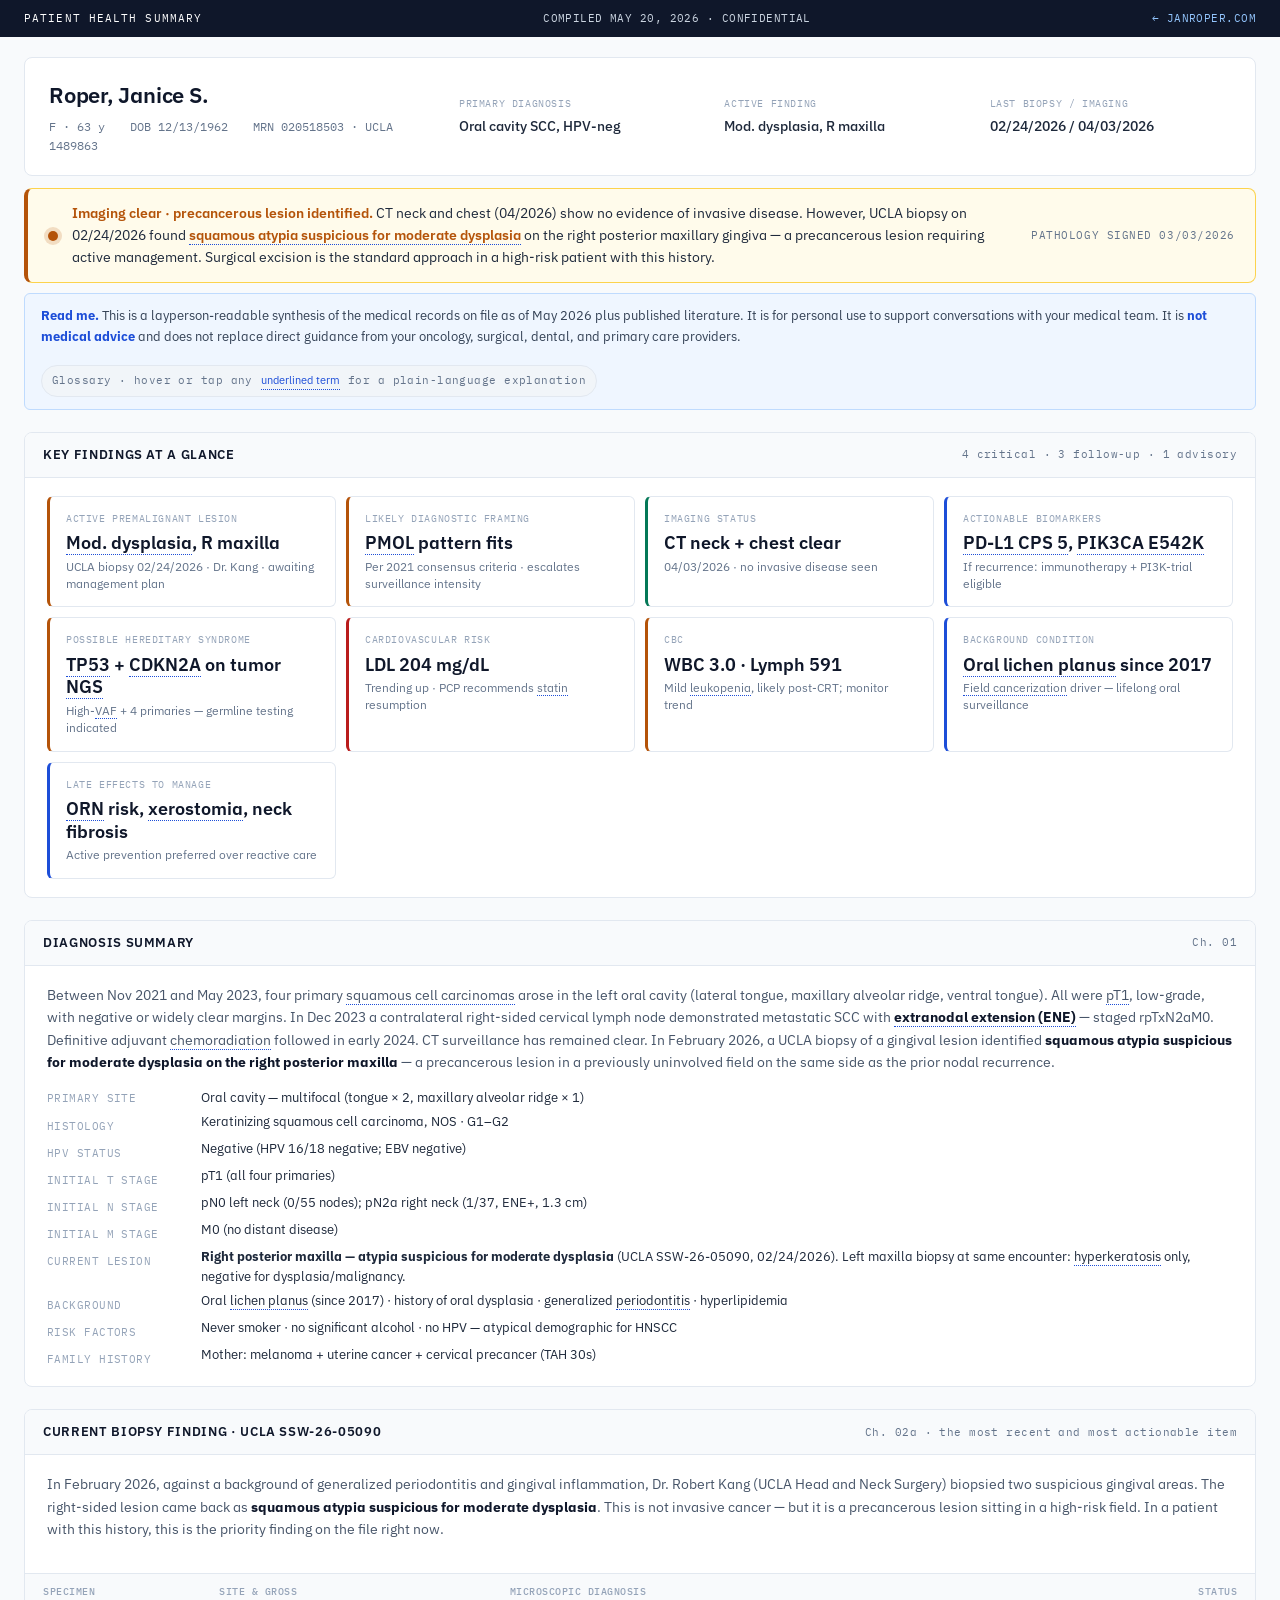
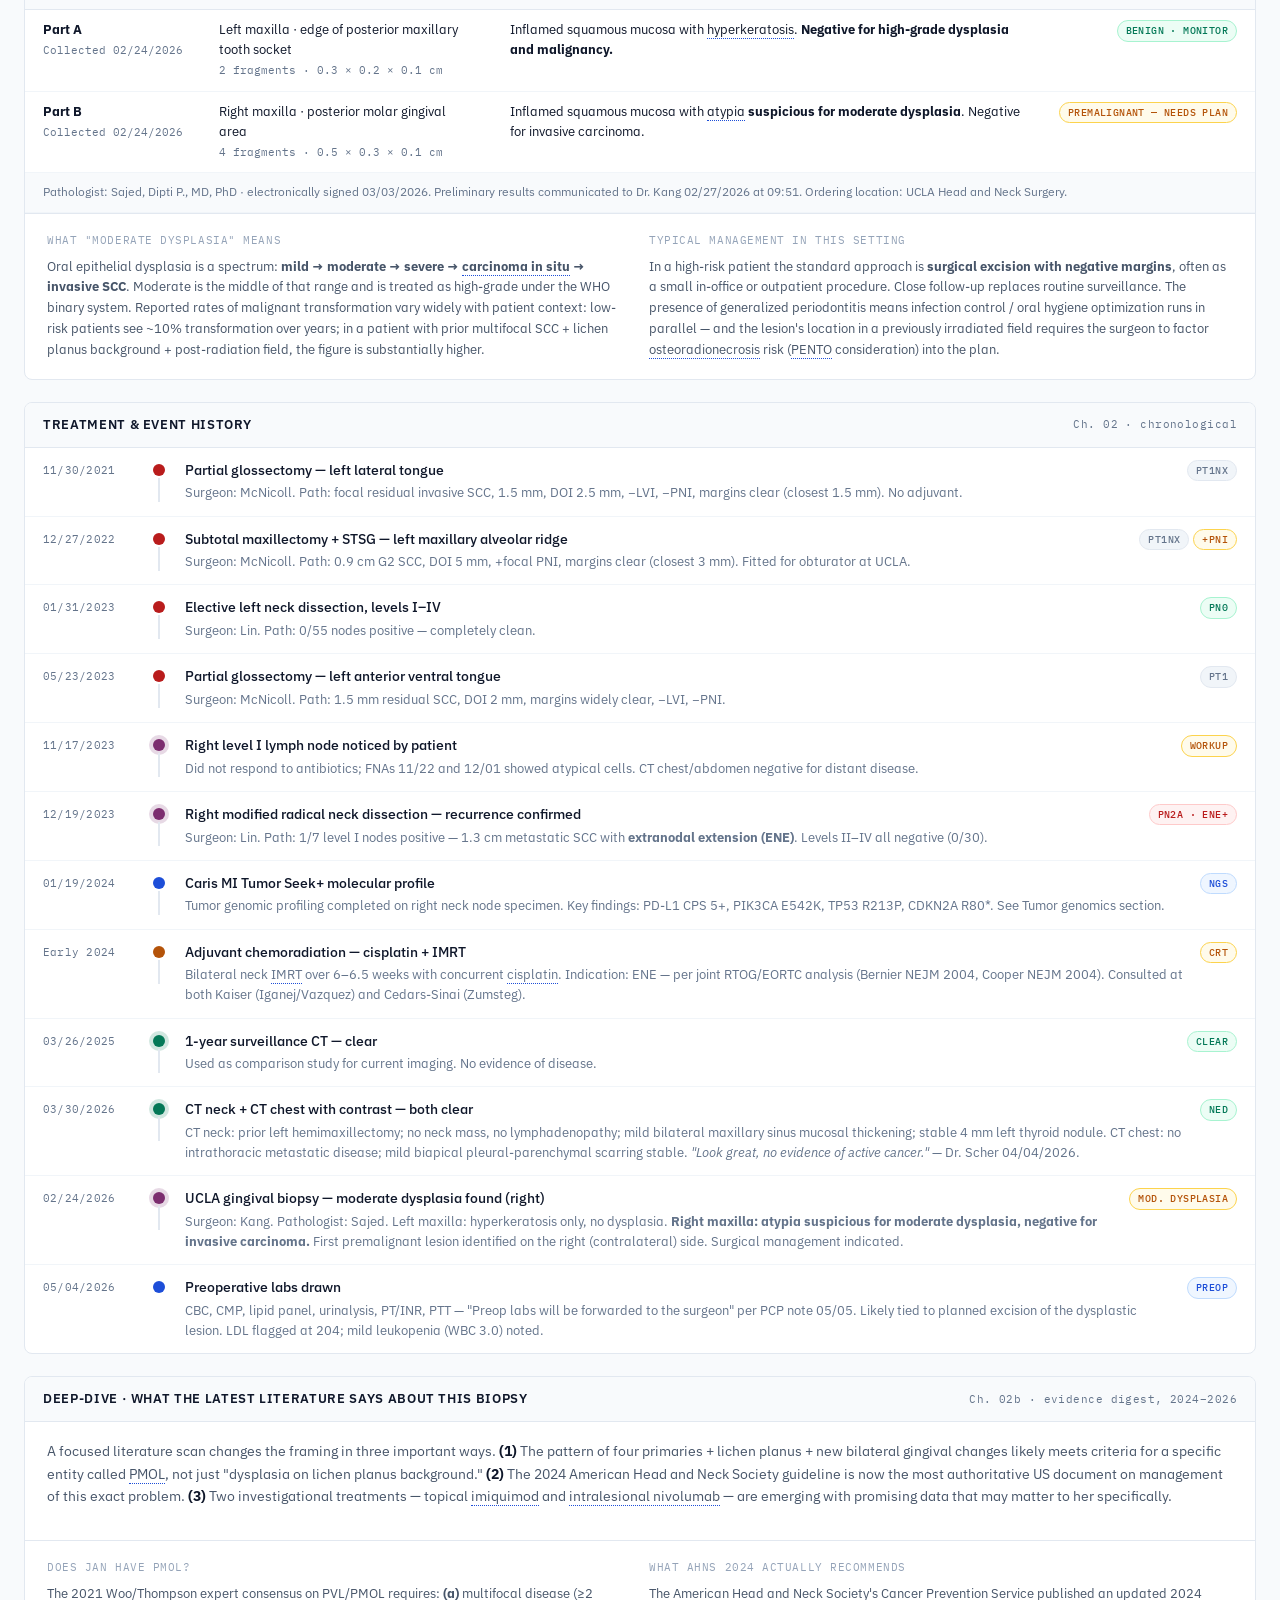
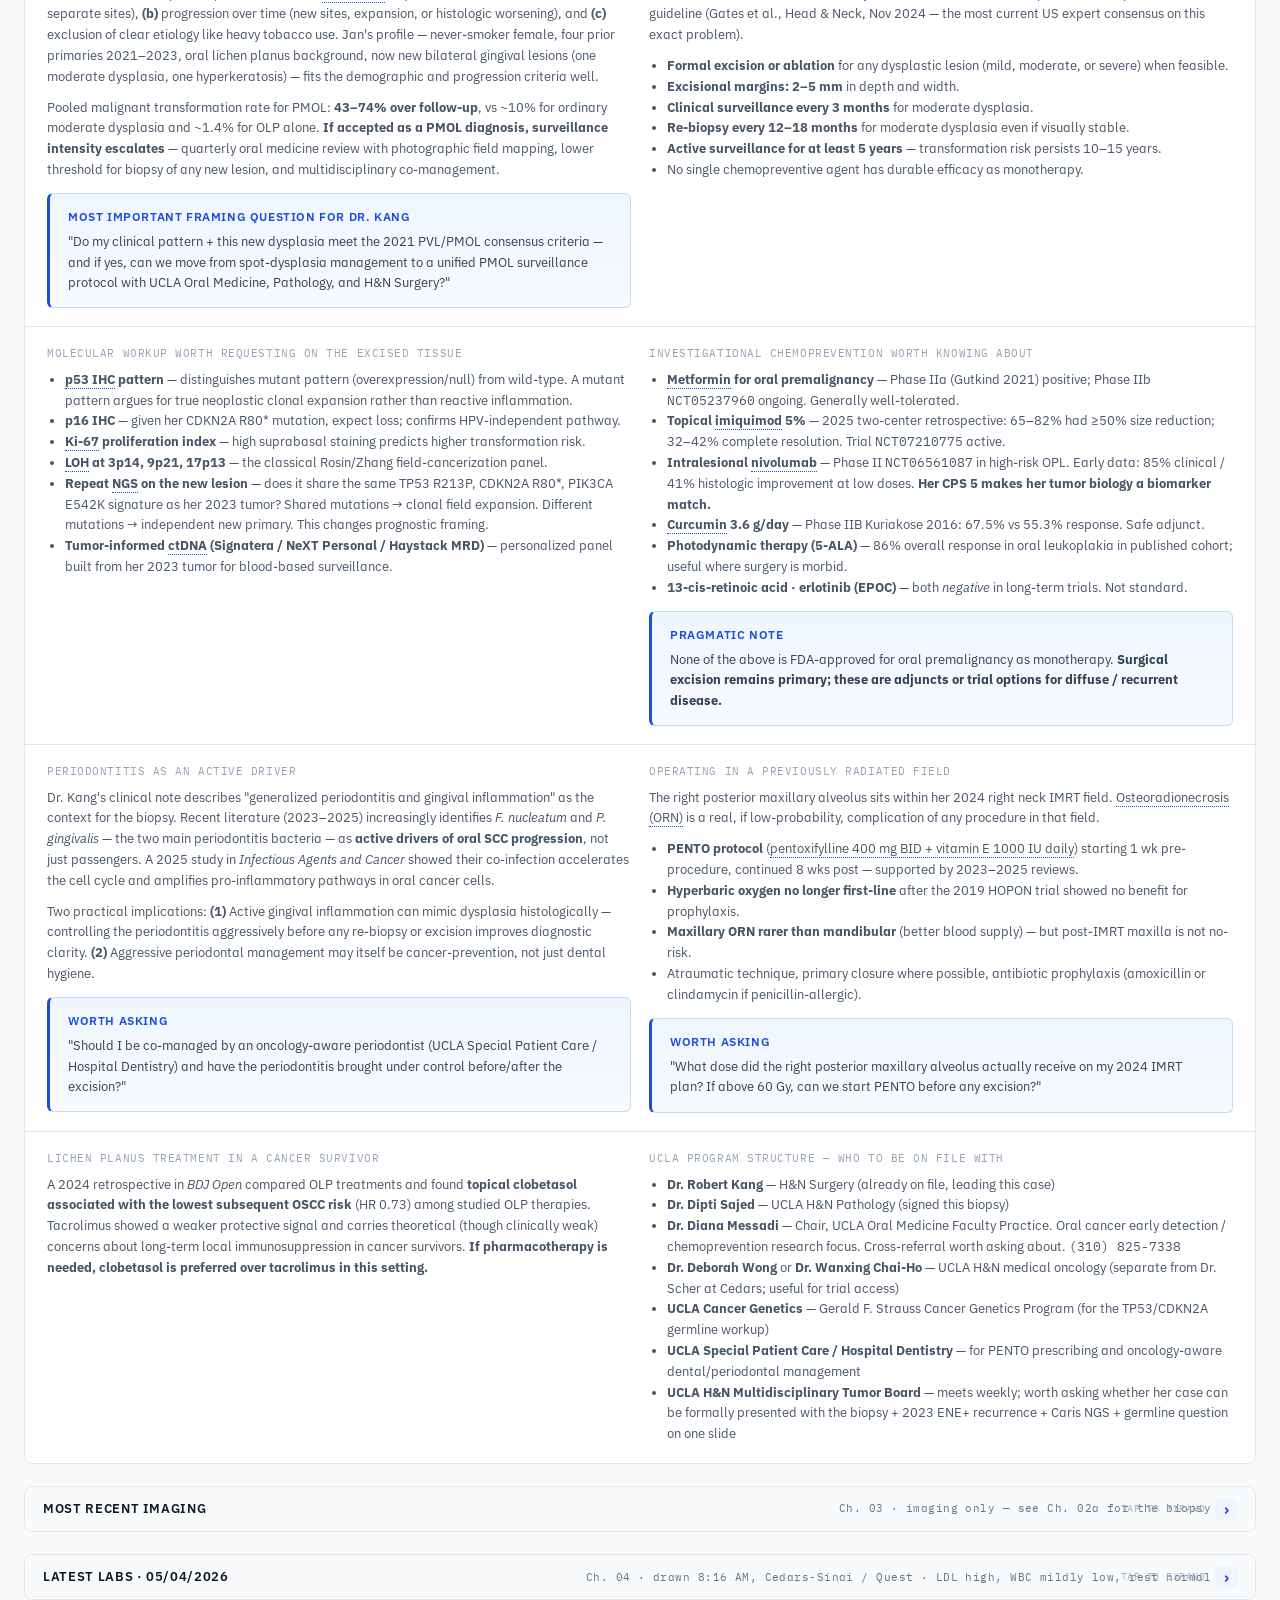
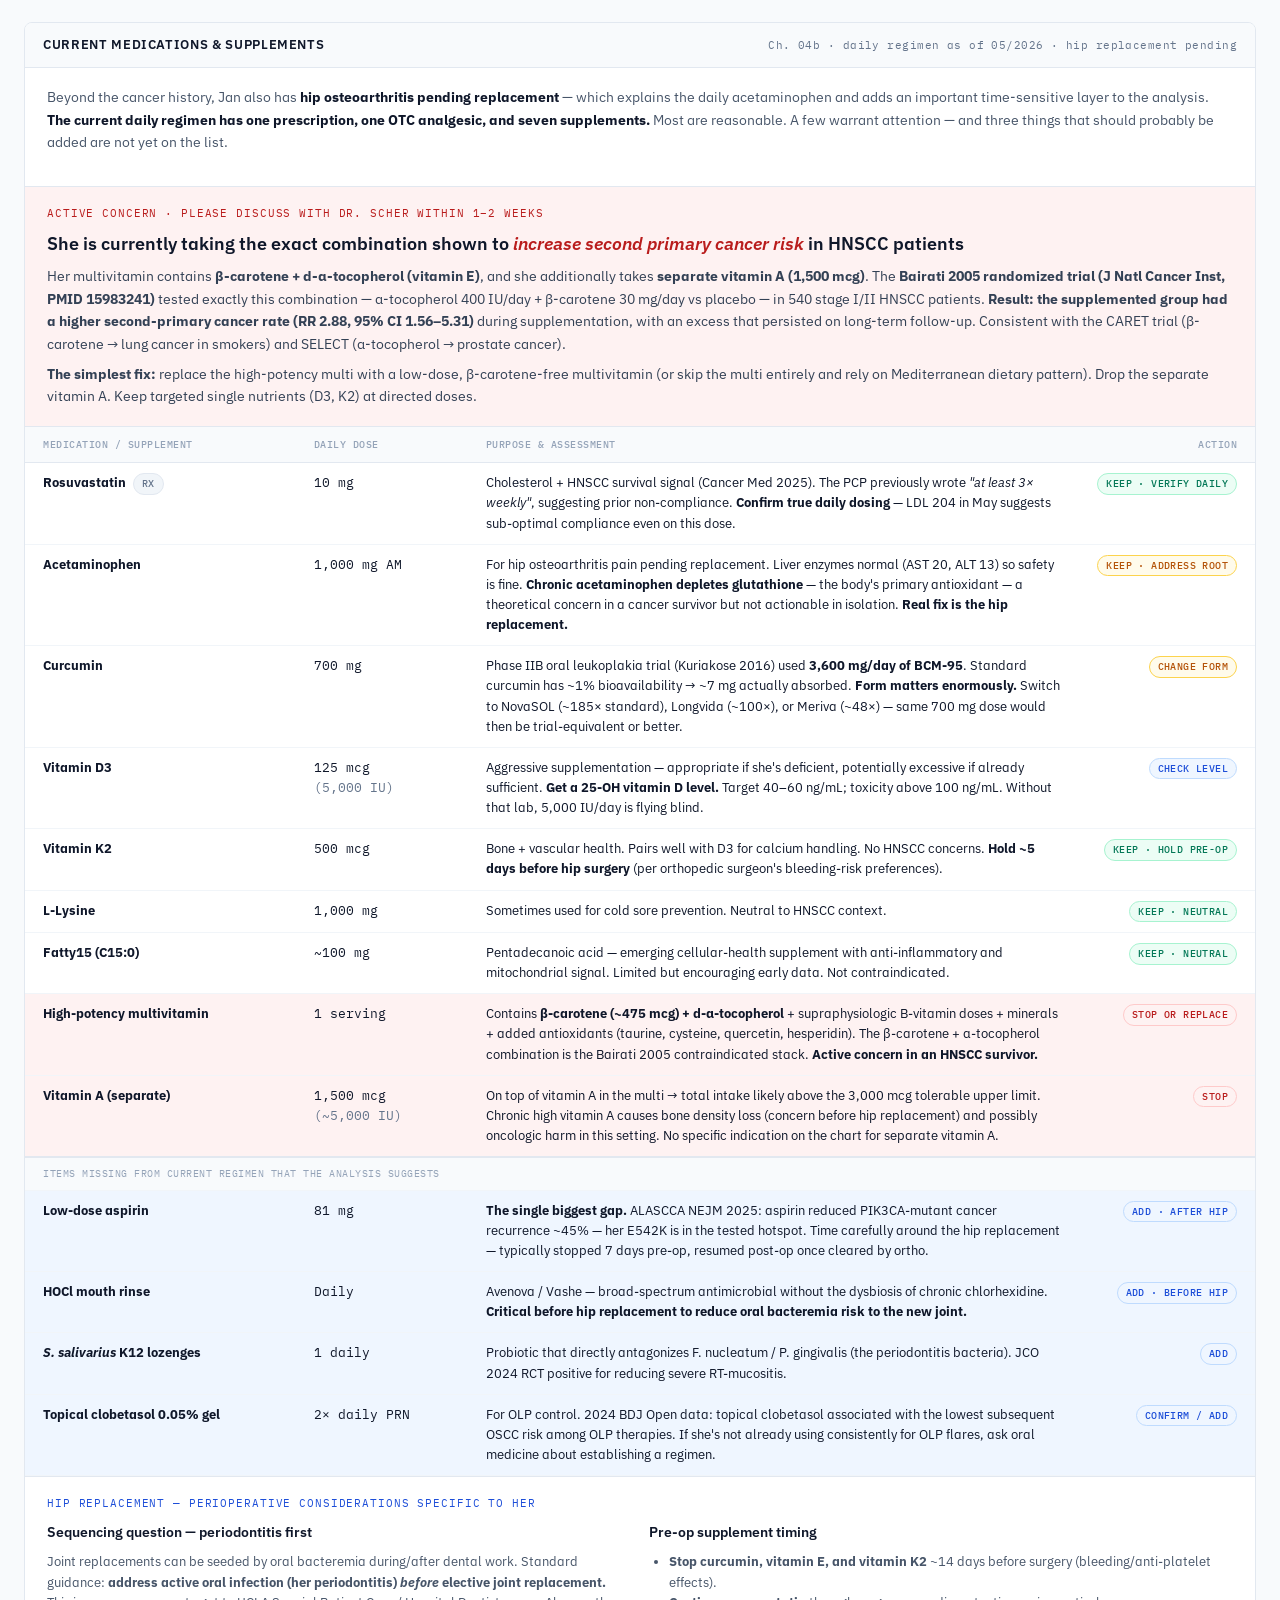
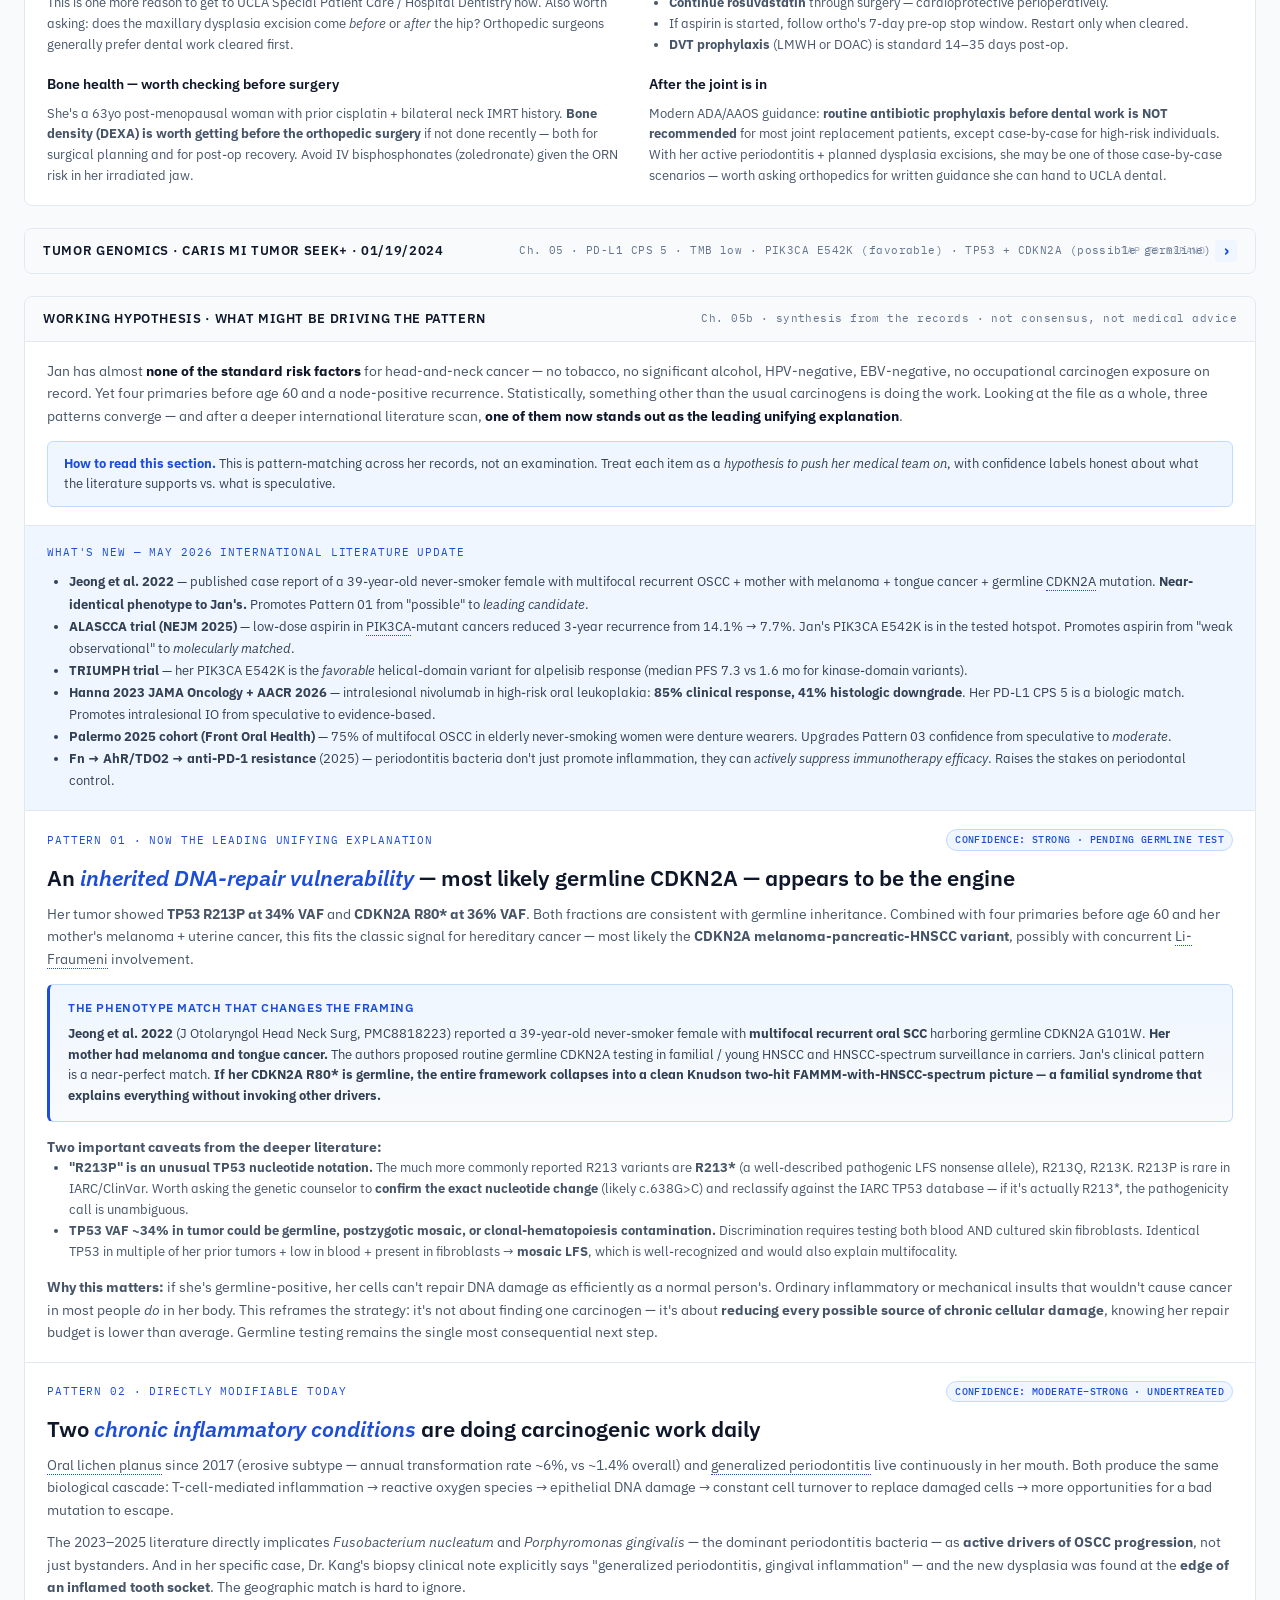
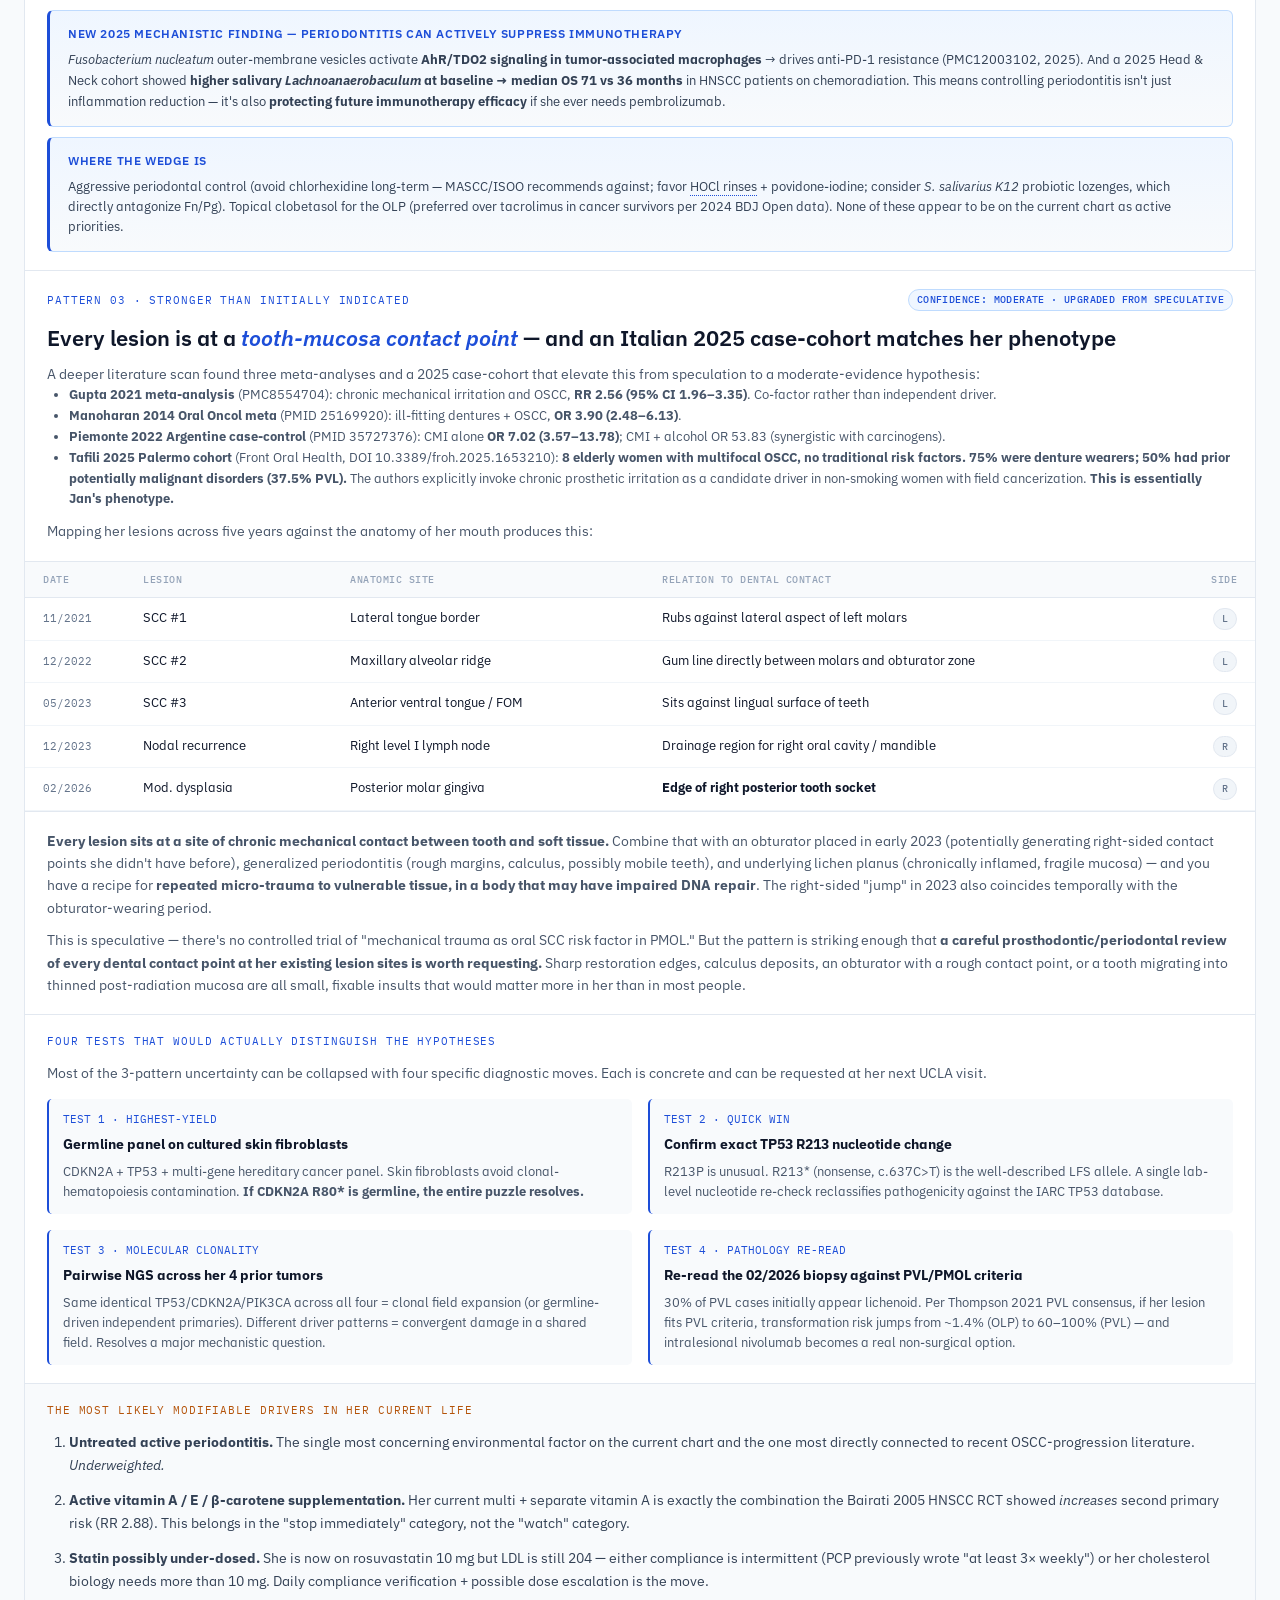
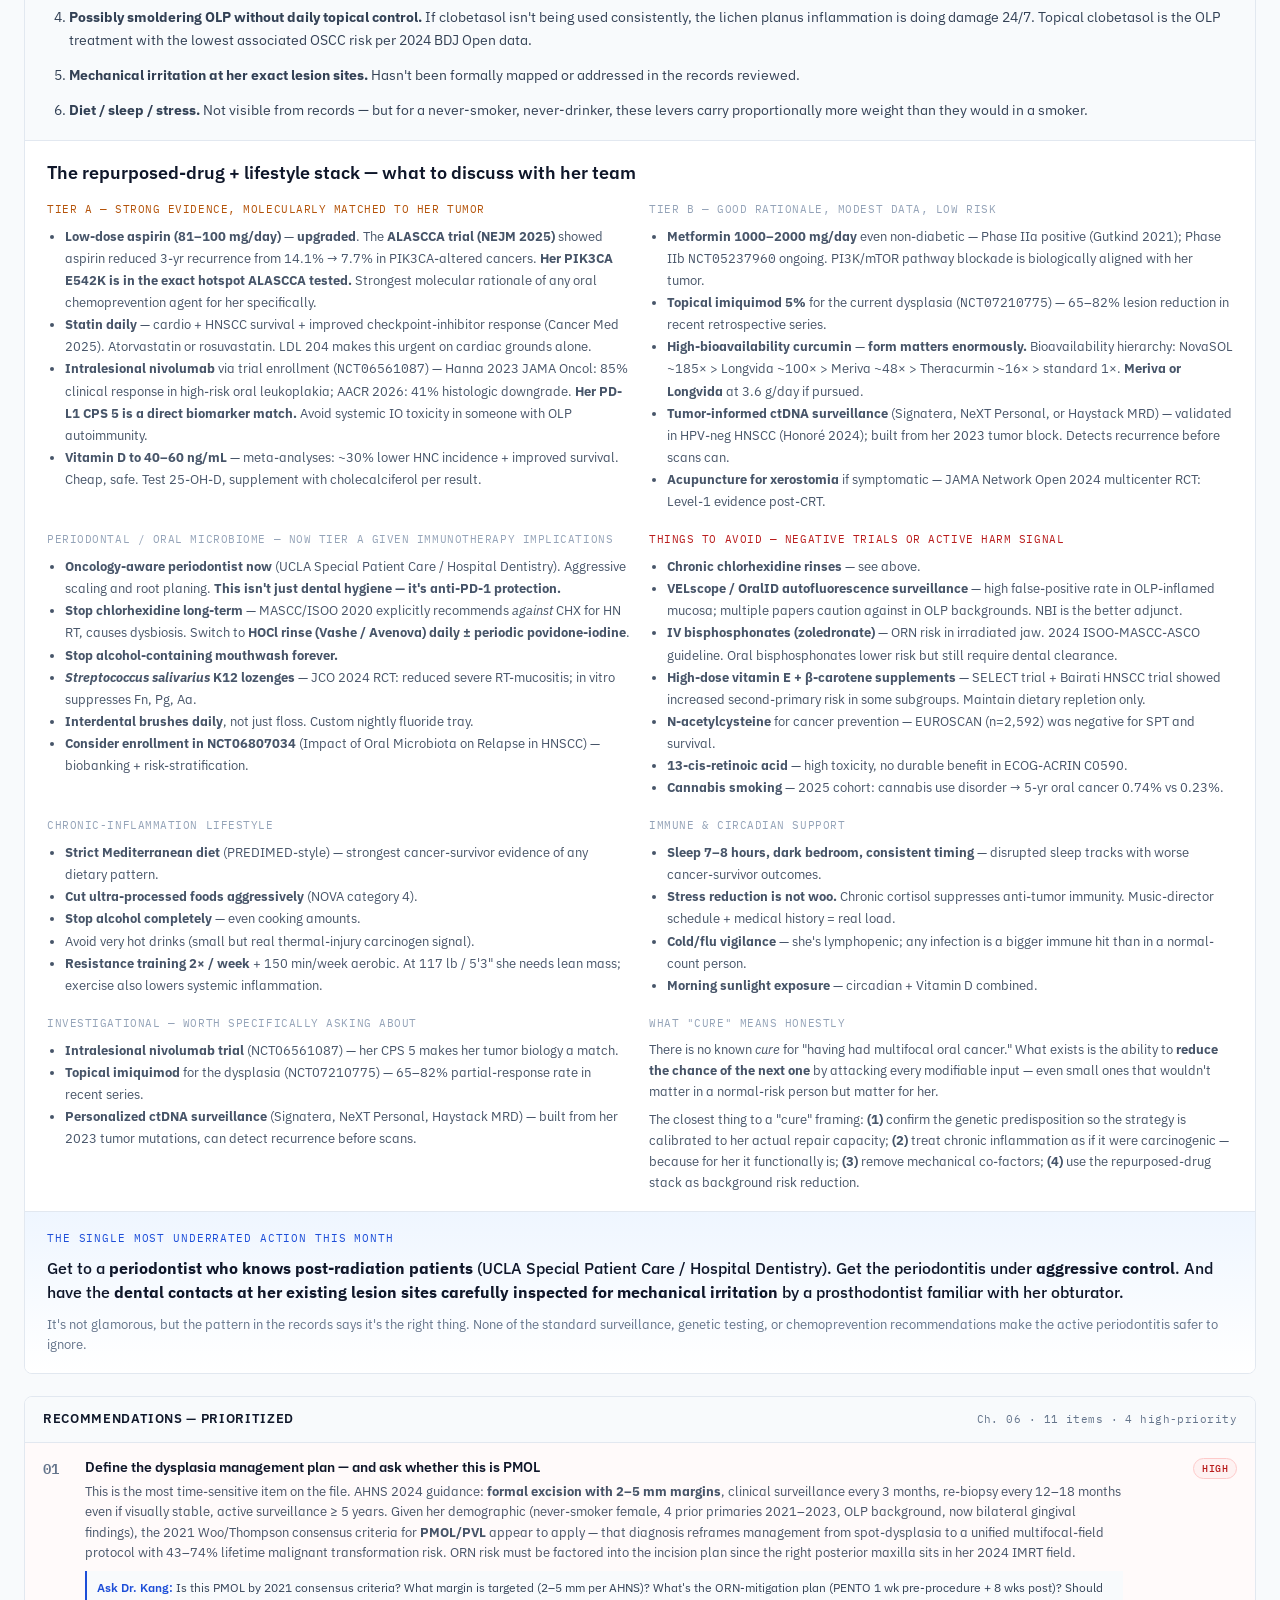
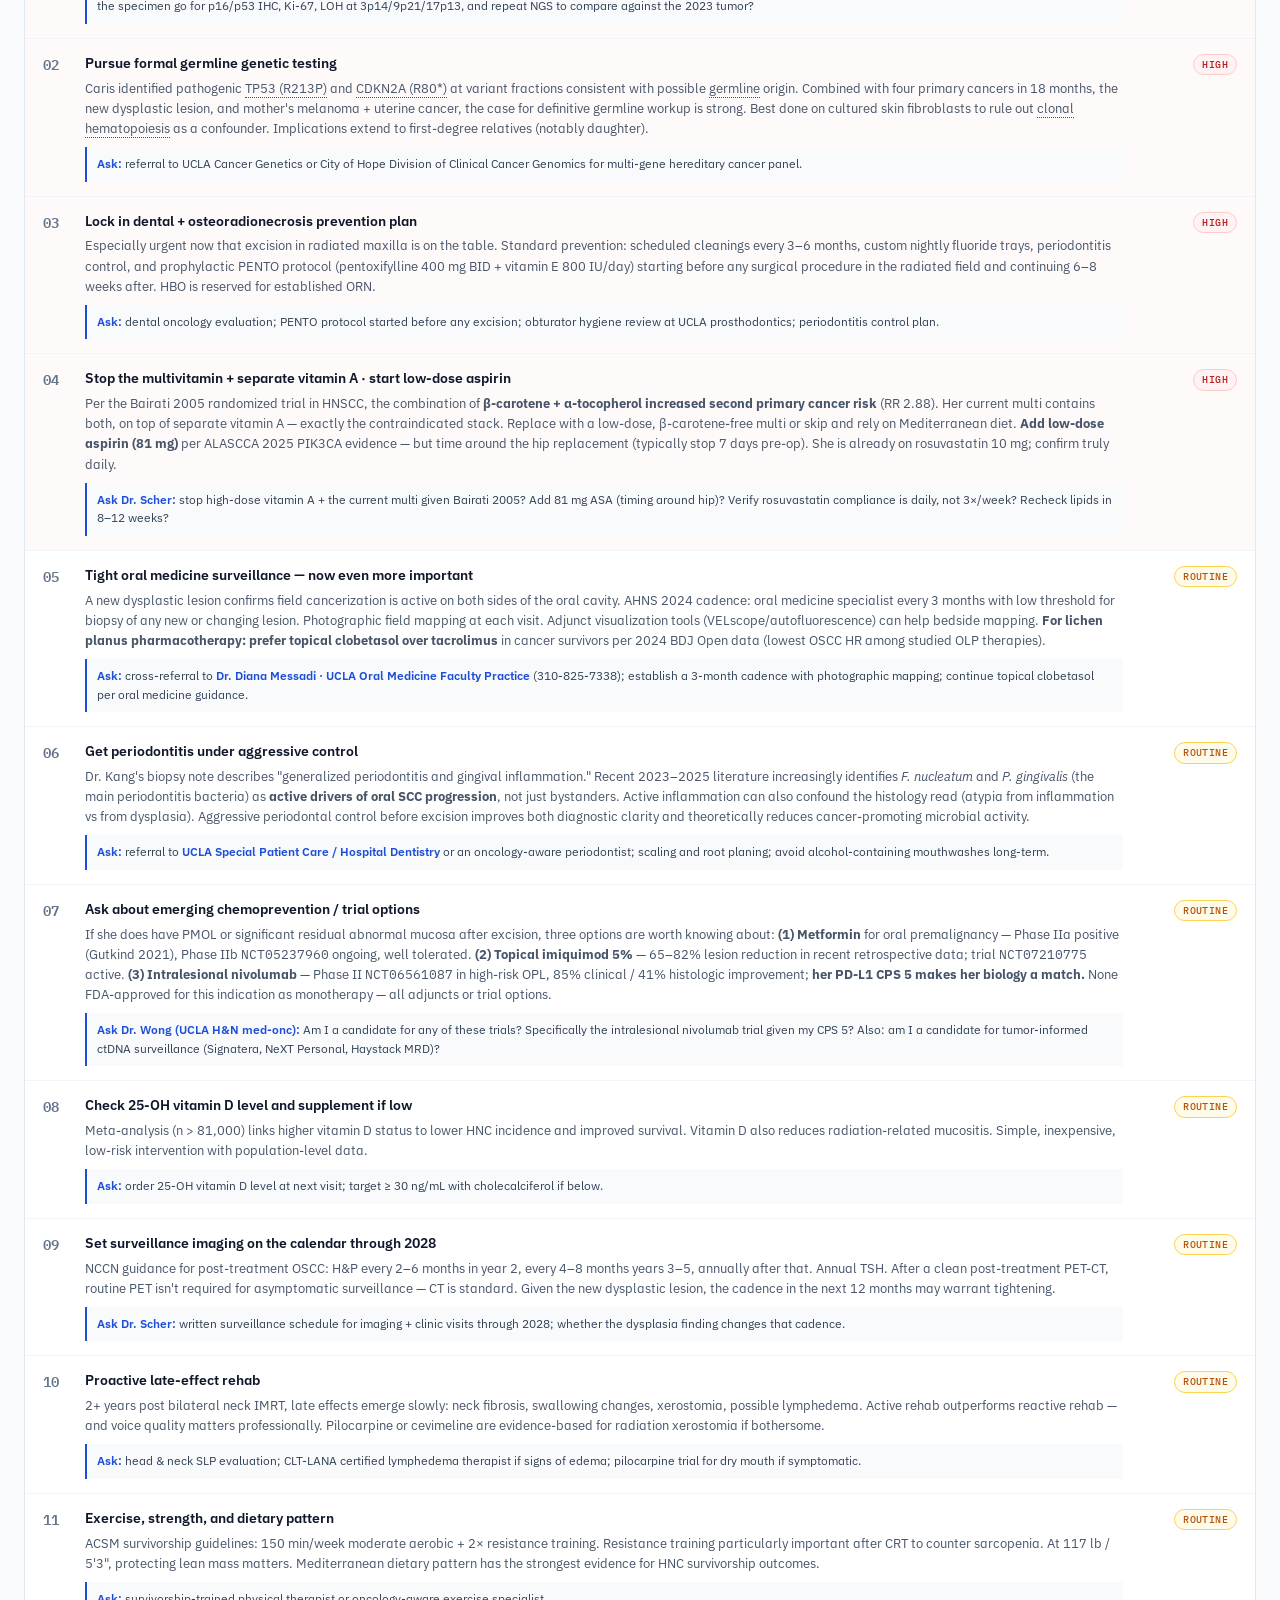
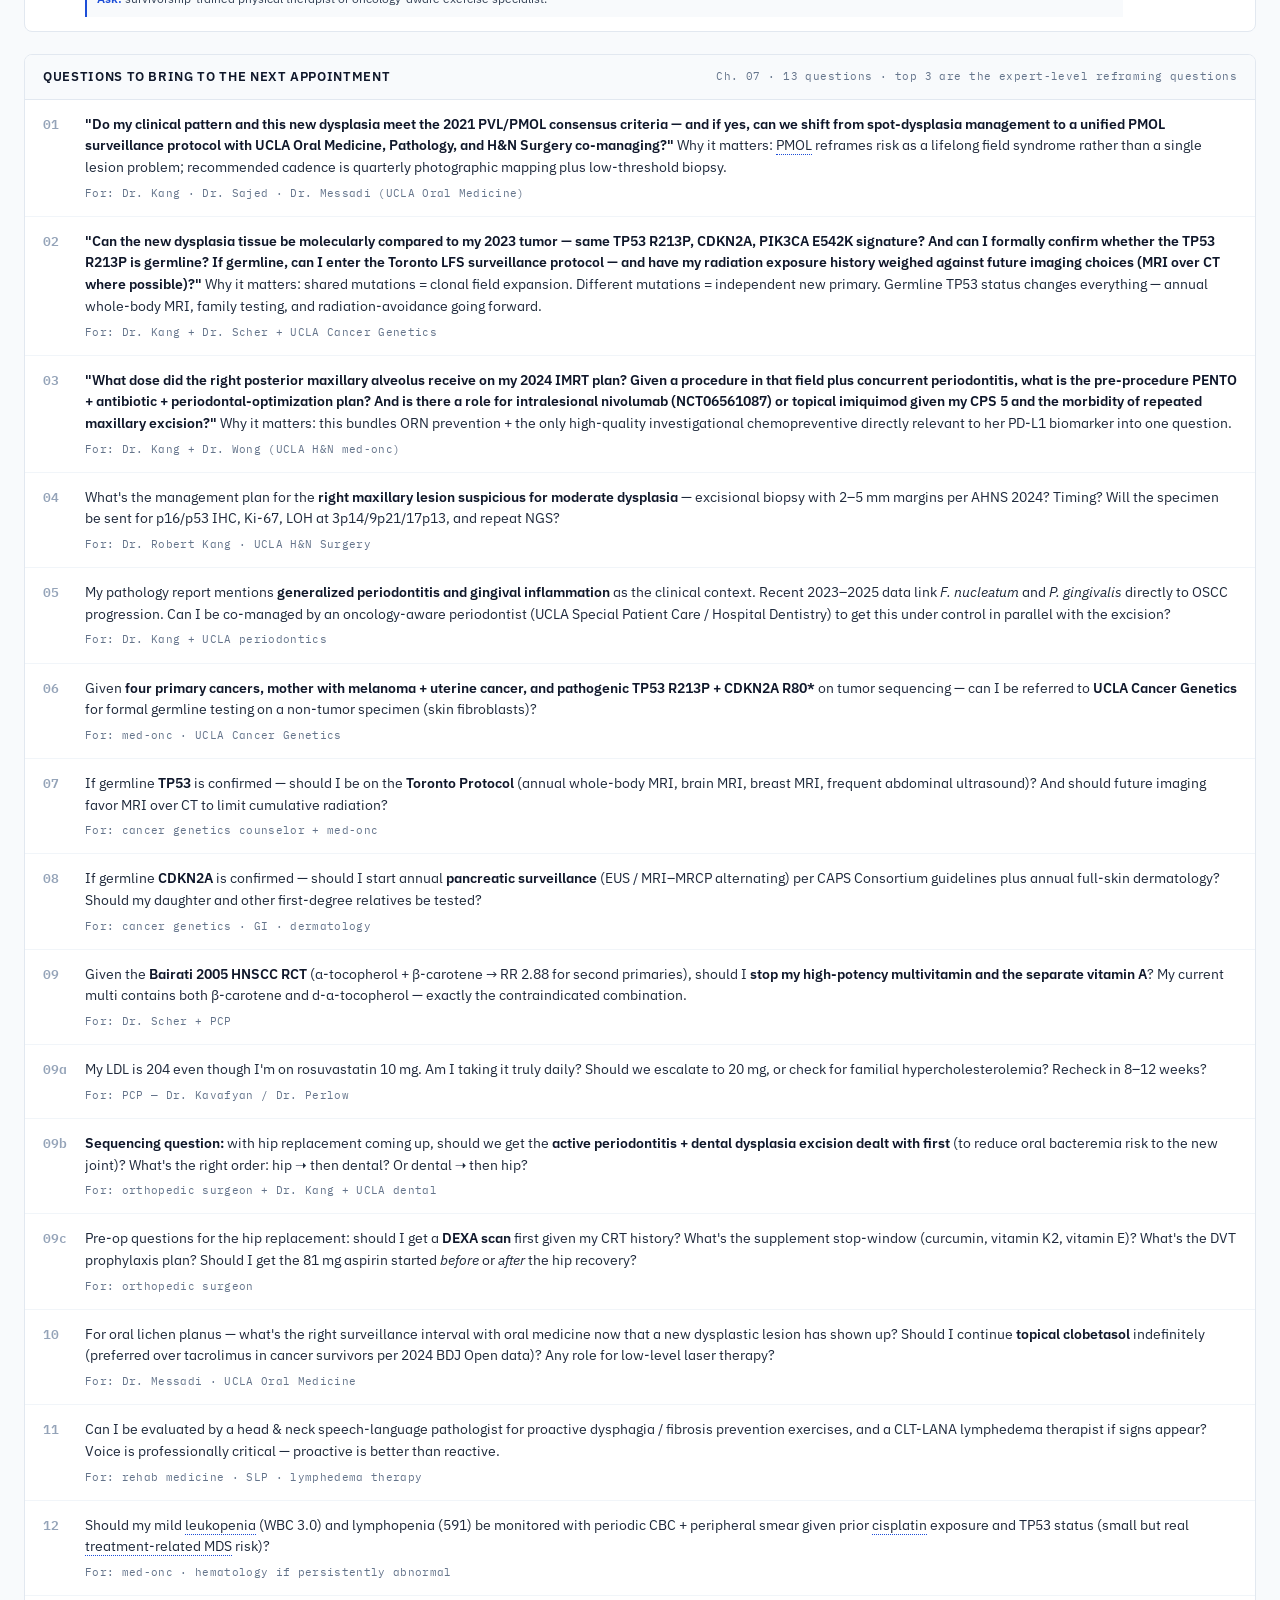
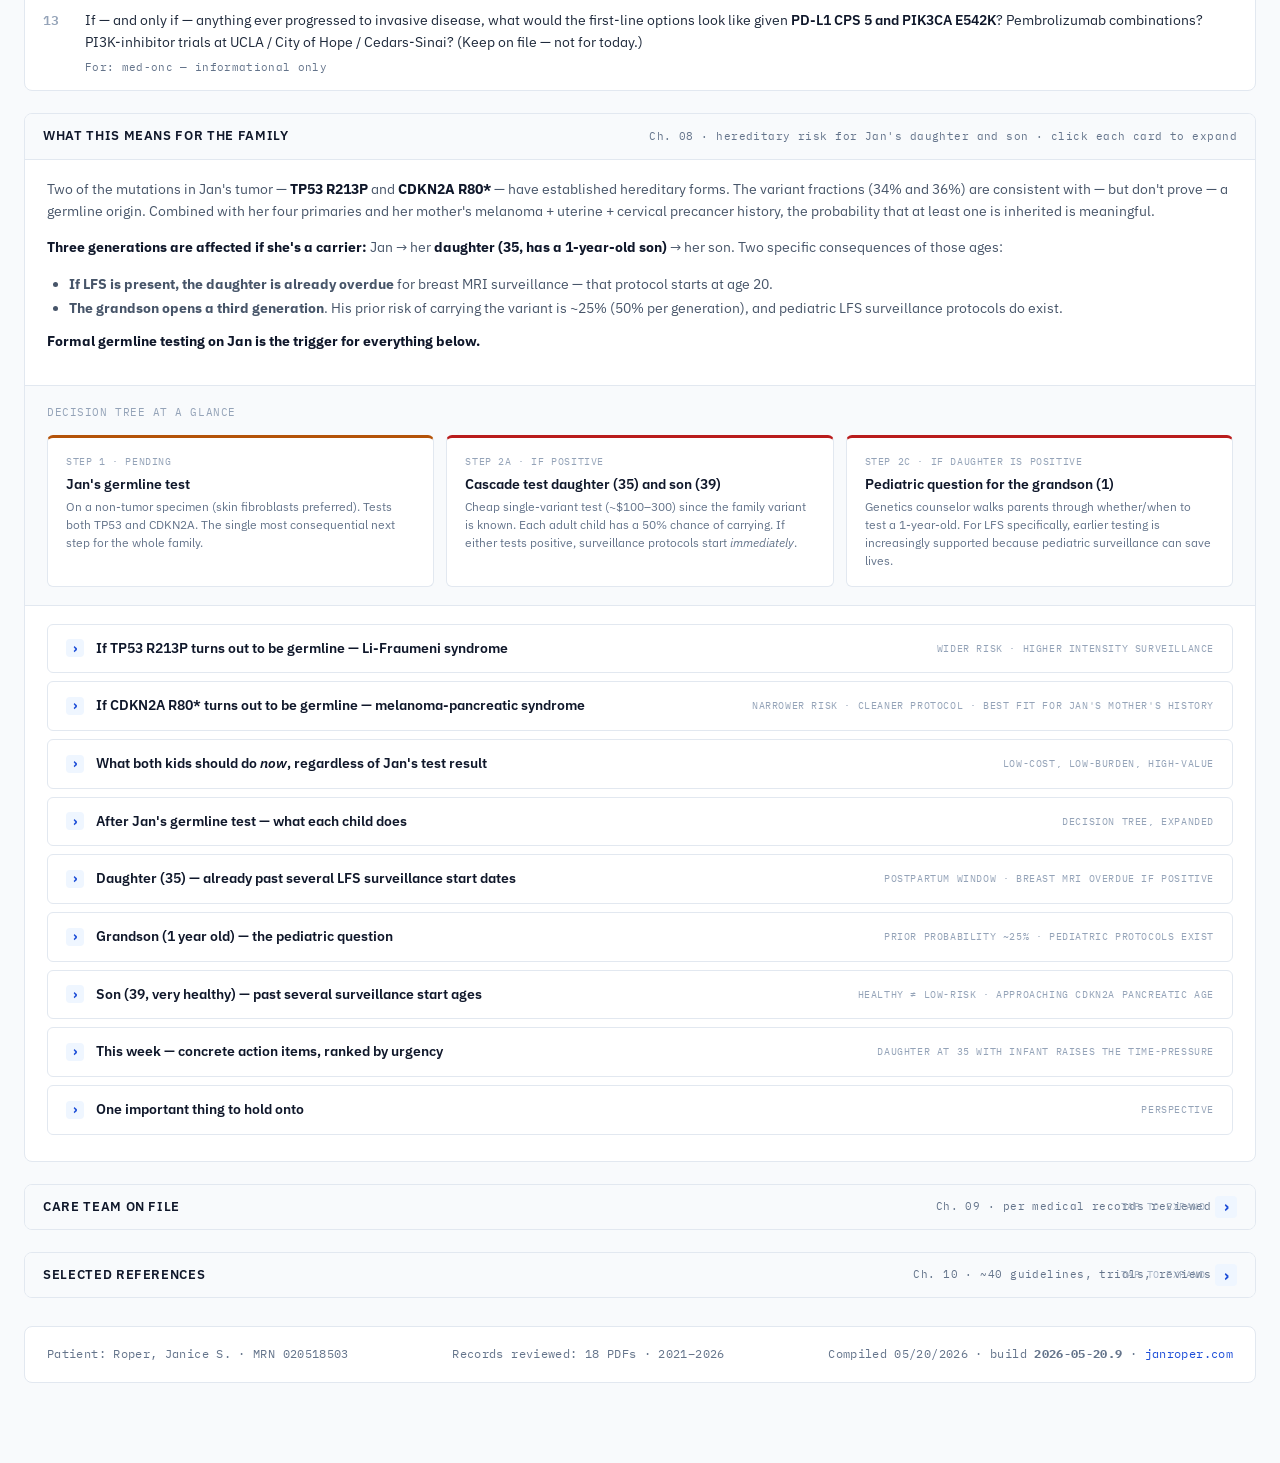
==== commit 97da8134: "Add Ch. 04b medications section + collapse reference chapters NEW Ch. 04b 'Current medications & sup" ====
--- a/cancer/index.html
+++ b/cancer/index.html
@@ -9,12 +9,12 @@
 <meta http-equiv="Cache-Control" content="no-cache, no-store, must-revalidate, max-age=0">
 <meta http-equiv="Pragma" content="no-cache">
 <meta http-equiv="Expires" content="0">
-<meta name="build-version" content="2026-05-20.8">
+<meta name="build-version" content="2026-05-20.9">
 <link rel="icon" href="data:,">
 <link rel="preconnect" href="https://fonts.googleapis.com">
 <link rel="preconnect" href="https://fonts.gstatic.com" crossorigin>
 <link href="https://fonts.googleapis.com/css2?family=IBM+Plex+Sans:wght@300;400;500;600;700&family=IBM+Plex+Mono:wght@300;400;500;600&display=swap" rel="stylesheet">
-<link rel="stylesheet" href="cancer.css?v=2026-05-20.8">
+<link rel="stylesheet" href="cancer.css?v=2026-05-20.9">
 <script>
 // Light-touch cache-buster: if the page came from cache and the user hits reload,
 // force a fresh fetch of the HTML by appending a timestamp once per session.
@@ -93,6 +93,7 @@
       <li><a href="#ch-research">Ch. 02b · Deep-dive literature</a></li>
       <li><a href="#ch-imaging">Ch. 03 · Most recent imaging</a></li>
       <li><a href="#ch-labs">Ch. 04 · Latest labs</a></li>
+      <li><a href="#ch-medications">Ch. 04b · Medications & supplements</a></li>
       <li><a href="#ch-genomics">Ch. 05 · Tumor genomics</a></li>
       <li><a href="#ch-hypothesis">Ch. 05b · Working hypothesis</a></li>
       <li><a href="#ch-recommendations">Ch. 06 · Recommendations</a></li>
@@ -478,10 +479,11 @@
 
   <!-- ============== CURRENT IMAGING ============== -->
   <section class="section" id="ch-imaging">
-    <div class="section-head">
+    <details class="section-collapsible">
+    <summary class="section-head">
       <h2>Most recent imaging</h2>
       <span class="note">Ch. 03 · imaging only — see Ch. 02a for the biopsy</span>
-    </div>
+    </summary>
     <div class="section-body nopad">
       <table class="data">
         <thead>
@@ -518,14 +520,16 @@
         </tbody>
       </table>
     </div>
+    </details>
   </section>
 
   <!-- ============== LATEST LABS ============== -->
   <section class="section" id="ch-labs">
-    <div class="section-head">
+    <details class="section-collapsible">
+    <summary class="section-head">
       <h2>Latest labs · 05/04/2026</h2>
-      <span class="note">Ch. 04 · drawn 8:16 AM, Cedars-Sinai / Quest</span>
-    </div>
+      <span class="note">Ch. 04 · drawn 8:16 AM, Cedars-Sinai / Quest · LDL high, WBC mildly low, rest normal</span>
+    </summary>
     <div class="section-body nopad">
       <div class="labs">
         <div class="lab flag">
@@ -665,14 +669,162 @@
         </div>
       </div>
     </div>
+    </details>
+  </section>
+
+  <!-- ============== CURRENT MEDICATIONS & SUPPLEMENTS ============== -->
+  <section class="section" id="ch-medications">
+    <div class="section-head">
+      <h2>Current medications & supplements</h2>
+      <span class="note">Ch. 04b · daily regimen as of 05/2026 · hip replacement pending</span>
+    </div>
+    <div class="section-body">
+      <p class="lede-clinical">Beyond the cancer history, Jan also has <strong>hip osteoarthritis pending replacement</strong> — which explains the daily acetaminophen and adds an important time-sensitive layer to the analysis. <strong>The current daily regimen has one prescription, one OTC analgesic, and seven supplements.</strong> Most are reasonable. A few warrant attention — and three things that should probably be added are not yet on the list.</p>
+    </div>
+
+    <!-- ACTIVE CONCERN — Vitamin A + E + β-carotene -->
+    <div class="section-body" style="border-top: 1px solid var(--line); background: var(--flag-bg);">
+      <div style="font-family: var(--mono); font-size: 11px; text-transform: uppercase; color: var(--flag); letter-spacing: 0.08em; margin-bottom: 8px;">Active concern · please discuss with Dr. Scher within 1–2 weeks</div>
+      <h3 style="font-family: var(--sans); font-size: 18px; font-weight: 600; color: var(--ink); margin-bottom: 8px;">She is currently taking the exact combination shown to <em style="color:var(--flag)">increase second primary cancer risk</em> in HNSCC patients</h3>
+      <p style="font-size: 14px; color: var(--ink-3); line-height: 1.6;">Her multivitamin contains <strong>β-carotene + d-α-tocopherol (vitamin E)</strong>, and she additionally takes <strong>separate vitamin A (1,500 mcg)</strong>. The <strong>Bairati 2005 randomized trial (J Natl Cancer Inst, PMID 15983241)</strong> tested exactly this combination — α-tocopherol 400 IU/day + β-carotene 30 mg/day vs placebo — in 540 stage I/II HNSCC patients. <strong>Result: the supplemented group had a higher second-primary cancer rate (RR 2.88, 95% CI 1.56–5.31)</strong> during supplementation, with an excess that persisted on long-term follow-up. Consistent with the CARET trial (β-carotene → lung cancer in smokers) and SELECT (α-tocopherol → prostate cancer).</p>
+      <p style="font-size: 14px; color: var(--ink-3); line-height: 1.6; margin-top: 8px;"><strong>The simplest fix:</strong> replace the high-potency multi with a low-dose, β-carotene-free multivitamin (or skip the multi entirely and rely on Mediterranean dietary pattern). Drop the separate vitamin A. Keep targeted single nutrients (D3, K2) at directed doses.</p>
+    </div>
+
+    <!-- Medication / supplement table -->
+    <div class="section-body nopad" style="border-top: 1px solid var(--line);">
+      <table class="data">
+        <thead>
+          <tr>
+            <th style="width: 22%;">Medication / supplement</th>
+            <th style="width: 14%;">Daily dose</th>
+            <th>Purpose & assessment</th>
+            <th class="right" style="width: 140px;">Action</th>
+          </tr>
+        </thead>
+        <tbody>
+          <tr>
+            <td><strong>Rosuvastatin</strong> <span class="badge muted" style="margin-left:4px;">Rx</span></td>
+            <td class="num">10 mg</td>
+            <td>Cholesterol + HNSCC survival signal (Cancer Med 2025). The PCP previously wrote <em>"at least 3× weekly"</em>, suggesting prior non-compliance. <strong>Confirm true daily dosing</strong> — LDL 204 in May suggests sub-optimal compliance even on this dose.</td>
+            <td class="right"><span class="badge ok">Keep · verify daily</span></td>
+          </tr>
+          <tr>
+            <td><strong>Acetaminophen</strong></td>
+            <td class="num">1,000 mg AM</td>
+            <td>For hip osteoarthritis pain pending replacement. Liver enzymes normal (AST 20, ALT 13) so safety is fine. <strong>Chronic acetaminophen depletes glutathione</strong> — the body's primary antioxidant — a theoretical concern in a cancer survivor but not actionable in isolation. <strong>Real fix is the hip replacement.</strong></td>
+            <td class="right"><span class="badge warn">Keep · address root</span></td>
+          </tr>
+          <tr>
+            <td><strong>Curcumin</strong></td>
+            <td class="num">700 mg</td>
+            <td>Phase IIB oral leukoplakia trial (Kuriakose 2016) used <strong>3,600 mg/day of BCM-95</strong>. Standard curcumin has ~1% bioavailability → ~7 mg actually absorbed. <strong>Form matters enormously.</strong> Switch to NovaSOL (~185× standard), Longvida (~100×), or Meriva (~48×) — same 700 mg dose would then be trial-equivalent or better.</td>
+            <td class="right"><span class="badge warn">Change form</span></td>
+          </tr>
+          <tr>
+            <td><strong>Vitamin D3</strong></td>
+            <td class="num">125 mcg<br><span class="muted">(5,000 IU)</span></td>
+            <td>Aggressive supplementation — appropriate if she's deficient, potentially excessive if already sufficient. <strong>Get a 25-OH vitamin D level.</strong> Target 40–60 ng/mL; toxicity above 100 ng/mL. Without that lab, 5,000 IU/day is flying blind.</td>
+            <td class="right"><span class="badge info">Check level</span></td>
+          </tr>
+          <tr>
+            <td><strong>Vitamin K2</strong></td>
+            <td class="num">500 mcg</td>
+            <td>Bone + vascular health. Pairs well with D3 for calcium handling. No HNSCC concerns. <strong>Hold ~5 days before hip surgery</strong> (per orthopedic surgeon's bleeding-risk preferences).</td>
+            <td class="right"><span class="badge ok">Keep · hold pre-op</span></td>
+          </tr>
+          <tr>
+            <td><strong>L-Lysine</strong></td>
+            <td class="num">1,000 mg</td>
+            <td>Sometimes used for cold sore prevention. Neutral to HNSCC context.</td>
+            <td class="right"><span class="badge ok">Keep · neutral</span></td>
+          </tr>
+          <tr>
+            <td><strong>Fatty15 (C15:0)</strong></td>
+            <td class="num">~100 mg</td>
+            <td>Pentadecanoic acid — emerging cellular-health supplement with anti-inflammatory and mitochondrial signal. Limited but encouraging early data. Not contraindicated.</td>
+            <td class="right"><span class="badge ok">Keep · neutral</span></td>
+          </tr>
+          <tr style="background: var(--flag-bg);">
+            <td><strong>High-potency multivitamin</strong></td>
+            <td class="num">1 serving</td>
+            <td>Contains <strong>β-carotene (~475 mcg) + d-α-tocopherol</strong> + supraphysiologic B-vitamin doses + minerals + added antioxidants (taurine, cysteine, quercetin, hesperidin). The β-carotene + α-tocopherol combination is the Bairati 2005 contraindicated stack. <strong>Active concern in an HNSCC survivor.</strong></td>
+            <td class="right"><span class="badge flag">Stop or replace</span></td>
+          </tr>
+          <tr style="background: var(--flag-bg);">
+            <td><strong>Vitamin A (separate)</strong></td>
+            <td class="num">1,500 mcg<br><span class="muted">(~5,000 IU)</span></td>
+            <td>On top of vitamin A in the multi → total intake likely above the 3,000 mcg tolerable upper limit. Chronic high vitamin A causes bone density loss (concern before hip replacement) and possibly oncologic harm in this setting. No specific indication on the chart for separate vitamin A.</td>
+            <td class="right"><span class="badge flag">Stop</span></td>
+          </tr>
+          <tr style="border-top: 2px solid var(--line);">
+            <td colspan="4" style="background: var(--bg-tint); padding: 8px 18px; font-family: var(--mono); font-size: 10px; text-transform: uppercase; letter-spacing: 0.05em; color: var(--muted);">Items missing from current regimen that the analysis suggests</td>
+          </tr>
+          <tr style="background: var(--info-bg);">
+            <td><strong>Low-dose aspirin</strong></td>
+            <td class="num">81 mg</td>
+            <td><strong>The single biggest gap.</strong> ALASCCA NEJM 2025: aspirin reduced PIK3CA-mutant cancer recurrence ~45% — her E542K is in the tested hotspot. Time carefully around the hip replacement — typically stopped 7 days pre-op, resumed post-op once cleared by ortho.</td>
+            <td class="right"><span class="badge info">Add · after hip</span></td>
+          </tr>
+          <tr style="background: var(--info-bg);">
+            <td><strong>HOCl mouth rinse</strong></td>
+            <td class="num">Daily</td>
+            <td>Avenova / Vashe — broad-spectrum antimicrobial without the dysbiosis of chronic chlorhexidine. <strong>Critical before hip replacement to reduce oral bacteremia risk to the new joint.</strong></td>
+            <td class="right"><span class="badge info">Add · before hip</span></td>
+          </tr>
+          <tr style="background: var(--info-bg);">
+            <td><strong><em>S. salivarius</em> K12 lozenges</strong></td>
+            <td class="num">1 daily</td>
+            <td>Probiotic that directly antagonizes F. nucleatum / P. gingivalis (the periodontitis bacteria). JCO 2024 RCT positive for reducing severe RT-mucositis.</td>
+            <td class="right"><span class="badge info">Add</span></td>
+          </tr>
+          <tr style="background: var(--info-bg);">
+            <td><strong>Topical clobetasol 0.05% gel</strong></td>
+            <td class="num">2× daily PRN</td>
+            <td>For OLP control. 2024 BDJ Open data: topical clobetasol associated with the lowest subsequent OSCC risk among OLP therapies. If she's not already using consistently for OLP flares, ask oral medicine about establishing a regimen.</td>
+            <td class="right"><span class="badge info">Confirm / add</span></td>
+          </tr>
+        </tbody>
+      </table>
+    </div>
+
+    <!-- HIP REPLACEMENT CONTEXT -->
+    <div class="section-body" style="border-top: 1px solid var(--line);">
+      <div style="font-family: var(--mono); font-size: 11px; text-transform: uppercase; color: var(--info); letter-spacing: 0.08em; margin-bottom: 10px;">Hip replacement — perioperative considerations specific to her</div>
+      <div class="grid-2">
+        <div>
+          <h4 style="font-family: var(--sans); font-size: 14px; font-weight: 600; color: var(--ink); margin-bottom: 8px;">Sequencing question — periodontitis first</h4>
+          <p style="font-size: 13px; color: var(--text); line-height: 1.6;">Joint replacements can be seeded by oral bacteremia during/after dental work. Standard guidance: <strong>address active oral infection (her periodontitis) <em>before</em> elective joint replacement.</strong> This is one more reason to get to UCLA Special Patient Care / Hospital Dentistry now. Also worth asking: does the maxillary dysplasia excision come <em>before</em> or <em>after</em> the hip? Orthopedic surgeons generally prefer dental work cleared first.</p>
+        </div>
+        <div>
+          <h4 style="font-family: var(--sans); font-size: 14px; font-weight: 600; color: var(--ink); margin-bottom: 8px;">Pre-op supplement timing</h4>
+          <ul style="font-size: 13px; color: var(--text); padding-left: 20px; line-height: 1.6;">
+            <li><strong>Stop curcumin, vitamin E, and vitamin K2</strong> ~14 days before surgery (bleeding/anti-platelet effects).</li>
+            <li><strong>Continue rosuvastatin</strong> through surgery — cardioprotective perioperatively.</li>
+            <li>If aspirin is started, follow ortho's 7-day pre-op stop window. Restart only when cleared.</li>
+            <li><strong>DVT prophylaxis</strong> (LMWH or DOAC) is standard 14–35 days post-op.</li>
+          </ul>
+        </div>
+      </div>
+      <div class="grid-2" style="margin-top: 18px;">
+        <div>
+          <h4 style="font-family: var(--sans); font-size: 14px; font-weight: 600; color: var(--ink); margin-bottom: 8px;">Bone health — worth checking before surgery</h4>
+          <p style="font-size: 13px; color: var(--text); line-height: 1.6;">She's a 63yo post-menopausal woman with prior cisplatin + bilateral neck IMRT history. <strong>Bone density (DEXA) is worth getting before the orthopedic surgery</strong> if not done recently — both for surgical planning and for post-op recovery. Avoid IV bisphosphonates (zoledronate) given the ORN risk in her irradiated jaw.</p>
+        </div>
+        <div>
+          <h4 style="font-family: var(--sans); font-size: 14px; font-weight: 600; color: var(--ink); margin-bottom: 8px;">After the joint is in</h4>
+          <p style="font-size: 13px; color: var(--text); line-height: 1.6;">Modern ADA/AAOS guidance: <strong>routine antibiotic prophylaxis before dental work is NOT recommended</strong> for most joint replacement patients, except case-by-case for high-risk individuals. With her active periodontitis + planned dysplasia excisions, she may be one of those case-by-case scenarios — worth asking orthopedics for written guidance she can hand to UCLA dental.</p>
+        </div>
+      </div>
+    </div>
   </section>
 
   <!-- ============== TUMOR GENOMICS ============== -->
   <section class="section" id="ch-genomics">
-    <div class="section-head">
+    <details class="section-collapsible">
+    <summary class="section-head">
       <h2>Tumor genomics · Caris MI Tumor Seek+ · 01/19/2024</h2>
-      <span class="note">Ch. 05 · specimen: right cervical LN (23-33210-LAXS-A4)</span>
-    </div>
+      <span class="note">Ch. 05 · PD-L1 CPS 5 · TMB low · PIK3CA E542K (favorable) · TP53 + CDKN2A (possible germline)</span>
+    </summary>
     <div class="section-body">
       <p class="lede-clinical">Whole exome and transcriptome sequencing of the right cervical node specimen identified <strong>PD-L1 positivity (CPS 5)</strong> — qualifying for pembrolizumab monotherapy if first-line treatment for recurrent/metastatic disease ever becomes necessary — and a <strong>PIK3CA E542K hotspot mutation</strong> opening eligibility for PI3K-inhibitor clinical trials. HPV and EBV negative. Microsatellite stable. Tumor mutational burden low (4 mut/Mb). Two mutations (TP53 R213P, CDKN2A R80*) at variant allele fractions consistent with possible germline origin warrant dedicated germline workup.</p>
     </div>
@@ -763,6 +915,7 @@
         </tbody>
       </table>
     </div>
+    </details>
   </section>
 
   <!-- ============== WORKING HYPOTHESIS ============== -->
@@ -939,7 +1092,8 @@
       <div style="font-family: var(--mono); font-size: 11px; text-transform: uppercase; color: var(--copper, #b45309); letter-spacing: 0.08em; margin-bottom: 12px;">The most likely modifiable drivers in her current life</div>
       <ol style="font-size: 14px; color: var(--ink-3); padding-left: 22px; line-height: 1.65;">
         <li style="margin-bottom: 12px;"><strong>Untreated active periodontitis.</strong> The single most concerning environmental factor on the current chart and the one most directly connected to recent OSCC-progression literature. <em>Underweighted.</em></li>
-        <li style="margin-bottom: 12px;"><strong>Inconsistent statin use.</strong> Dr. Kavafyan wrote "at least 3× weekly" — meaning Jan isn't even at 3×. LDL is trending up. Statins reduce systemic inflammation and carry a real HNSCC survival signal in observational data, on top of cardiovascular protection.</li>
+        <li style="margin-bottom: 12px;"><strong>Active vitamin A / E / β-carotene supplementation.</strong> Her current multi + separate vitamin A is exactly the combination the Bairati 2005 HNSCC RCT showed <em>increases</em> second primary risk (RR 2.88). This belongs in the "stop immediately" category, not the "watch" category.</li>
+        <li style="margin-bottom: 12px;"><strong>Statin possibly under-dosed.</strong> She is now on rosuvastatin 10 mg but LDL is still 204 — either compliance is intermittent (PCP previously wrote "at least 3× weekly") or her cholesterol biology needs more than 10 mg. Daily compliance verification + possible dose escalation is the move.</li>
         <li style="margin-bottom: 12px;"><strong>Possibly smoldering OLP without daily topical control.</strong> If clobetasol isn't being used consistently, the lichen planus inflammation is doing damage 24/7. Topical clobetasol is the OLP treatment with the lowest associated OSCC risk per 2024 BDJ Open data.</li>
         <li style="margin-bottom: 12px;"><strong>Mechanical irritation at her exact lesion sites.</strong> Hasn't been formally mapped or addressed in the records reviewed.</li>
         <li><strong>Diet / sleep / stress.</strong> Not visible from records — but for a never-smoker, never-drinker, these levers carry proportionally more weight than they would in a smoker.</li>
@@ -1085,9 +1239,9 @@
         <div class="rec high">
           <div class="rec-num">04</div>
           <div>
-            <div class="rec-title">Resume statin daily (not 3× weekly)</div>
-            <div class="rec-detail">LDL 204 mg/dL is well above goal of &lt; 70 for cardiac history; trending up from 177 in January 2026. Dr. Kavafyan has already written to recommend resumption. Beyond cardiovascular benefit, observational data link statin use to improved HNSCC survival and improved response to checkpoint inhibitors. The cardiac and oncologic arguments align.</div>
-            <div class="rec-ask"><strong>Ask:</strong> resume statin daily; recheck lipid panel in 8–12 weeks; consider dietitian referral for Mediterranean dietary pattern.</div>
+            <div class="rec-title">Stop the multivitamin + separate vitamin A · start low-dose aspirin</div>
+            <div class="rec-detail">Per the Bairati 2005 randomized trial in HNSCC, the combination of <strong>β-carotene + α-tocopherol increased second primary cancer risk</strong> (RR 2.88). Her current multi contains both, on top of separate vitamin A — exactly the contraindicated stack. Replace with a low-dose, β-carotene-free multi or skip and rely on Mediterranean diet. <strong>Add low-dose aspirin (81 mg)</strong> per ALASCCA 2025 PIK3CA evidence — but time around the hip replacement (typically stop 7 days pre-op). She is already on rosuvastatin 10 mg; confirm truly daily.</div>
+            <div class="rec-ask"><strong>Ask Dr. Scher:</strong> stop high-dose vitamin A + the current multi given Bairati 2005? Add 81 mg ASA (timing around hip)? Verify rosuvastatin compliance is daily, not 3×/week? Recheck lipids in 8–12 weeks?</div>
           </div>
           <div class="rec-priority"><span class="badge flag">High</span></div>
         </div>
@@ -1225,8 +1379,29 @@
         <div class="q">
           <div class="qnum">09</div>
           <div>
-            <div class="qbody">My LDL is 204 (was 177 in January) — and there is published data linking <span class="term" data-tip="Cholesterol-lowering medications (e.g., atorvastatin, rosuvastatin). Beyond cardiovascular protection, observational data link statin use to improved survival in head and neck cancer.">statins</span> to improved HNSCC survival in addition to cardiovascular benefit. Can I <strong>resume the statin daily</strong> instead of 3× weekly, with a lipid recheck in 8–12 weeks?</div>
+            <div class="qbody">Given the <strong>Bairati 2005 HNSCC RCT</strong> (α-tocopherol + β-carotene → RR 2.88 for second primaries), should I <strong>stop my high-potency multivitamin and the separate vitamin A</strong>? My current multi contains both β-carotene and d-α-tocopherol — exactly the contraindicated combination.</div>
+            <div class="qmeta">For: Dr. Scher + PCP</div>
+          </div>
+        </div>
+        <div class="q">
+          <div class="qnum">09a</div>
+          <div>
+            <div class="qbody">My LDL is 204 even though I'm on rosuvastatin 10 mg. Am I taking it truly daily? Should we escalate to 20 mg, or check for familial hypercholesterolemia? Recheck in 8–12 weeks?</div>
             <div class="qmeta">For: PCP — Dr. Kavafyan / Dr. Perlow</div>
+          </div>
+        </div>
+        <div class="q">
+          <div class="qnum">09b</div>
+          <div>
+            <div class="qbody"><strong>Sequencing question:</strong> with hip replacement coming up, should we get the <strong>active periodontitis + dental dysplasia excision dealt with first</strong> (to reduce oral bacteremia risk to the new joint)? What's the right order: hip ➝ then dental? Or dental ➝ then hip?</div>
+            <div class="qmeta">For: orthopedic surgeon + Dr. Kang + UCLA dental</div>
+          </div>
+        </div>
+        <div class="q">
+          <div class="qnum">09c</div>
+          <div>
+            <div class="qbody">Pre-op questions for the hip replacement: should I get a <strong>DEXA scan</strong> first given my CRT history? What's the supplement stop-window (curcumin, vitamin K2, vitamin E)? What's the DVT prophylaxis plan? Should I get the 81 mg aspirin started <em>before</em> or <em>after</em> the hip recovery?</div>
+            <div class="qmeta">For: orthopedic surgeon</div>
           </div>
         </div>
         <div class="q">
@@ -1571,10 +1746,11 @@
 
   <!-- ============== CARE TEAM ============== -->
   <section class="section" id="ch-team">
-    <div class="section-head">
+    <details class="section-collapsible">
+    <summary class="section-head">
       <h2>Care team on file</h2>
       <span class="note">Ch. 09 · per medical records reviewed</span>
-    </div>
+    </summary>
     <div class="section-body nopad">
       <table class="team">
         <thead>
@@ -1604,14 +1780,16 @@
         </tbody>
       </table>
     </div>
+    </details>
   </section>
 
   <!-- ============== REFERENCES ============== -->
   <section class="section" id="ch-references">
-    <div class="section-head">
+    <details class="section-collapsible">
+    <summary class="section-head">
       <h2>Selected references</h2>
-      <span class="note">Ch. 10 · guidelines, trials, reviews</span>
-    </div>
+      <span class="note">Ch. 10 · ~40 guidelines, trials, reviews</span>
+    </summary>
     <div class="section-body">
       <ul class="refs">
         <li><a href="https://pmc.ncbi.nlm.nih.gov/articles/PMC11717973/" target="_blank" rel="noopener">AHNS 2024 update on oral leukoplakia management — Gates et al., <em>Head & Neck</em> (key guideline)</a></li>
@@ -1659,12 +1837,13 @@
         <li><a href="https://www.cancer.gov/research/infrastructure/cancer-centers/find" target="_blank" rel="noopener">NCI-designated cancer centers — finder</a></li>
       </ul>
     </div>
+    </details>
   </section>
 
   <div class="footer-note">
     <span>Patient: Roper, Janice S. · MRN 020518503</span>
     <span>Records reviewed: 18 PDFs · 2021–2026</span>
-    <span>Compiled 05/20/2026 · build <strong>2026-05-20.8</strong> · <a href="../index.html">janroper.com</a></span>
+    <span>Compiled 05/20/2026 · build <strong>2026-05-20.9</strong> · <a href="../index.html">janroper.com</a></span>
   </div>
 
 </main>
--- a/cancer/cancer.css
+++ b/cancer/cancer.css
@@ -687,6 +687,67 @@
   letter-spacing: 0;
 }
 
+/* ============== Collapsible section wrapper ============== */
+.section-collapsible {
+  width: 100%;
+}
+.section-collapsible > summary.section-head {
+  cursor: pointer;
+  list-style: none;
+  user-select: none;
+  position: relative;
+  padding-right: 44px;
+  transition: background 150ms ease;
+}
+.section-collapsible > summary.section-head::-webkit-details-marker { display: none; }
+.section-collapsible > summary.section-head::after {
+  content: "›";
+  position: absolute;
+  right: 18px;
+  top: 50%;
+  transform: translateY(-50%) rotate(0);
+  font-size: 16px;
+  font-weight: 700;
+  color: var(--info);
+  transition: transform 200ms ease;
+  display: inline-flex;
+  align-items: center;
+  justify-content: center;
+  width: 22px;
+  height: 22px;
+  background: var(--info-bg);
+  border-radius: 4px;
+}
+.section-collapsible[open] > summary.section-head::after {
+  transform: translateY(-50%) rotate(90deg);
+}
+.section-collapsible > summary.section-head:hover {
+  background: var(--bg-tint-2);
+}
+.section-collapsible:not([open]) > summary.section-head {
+  border-bottom: none;
+}
+/* When collapsed, show a subtle preview note */
+.section-collapsible:not([open]) > summary.section-head::before {
+  content: "Tap to expand";
+  position: absolute;
+  right: 50px;
+  top: 50%;
+  transform: translateY(-50%);
+  font-family: var(--mono);
+  font-size: 10px;
+  letter-spacing: 0.05em;
+  color: var(--muted);
+  text-transform: uppercase;
+  font-weight: 400;
+  opacity: 0.8;
+}
+@media (max-width: 600px) {
+  .section-collapsible:not([open]) > summary.section-head::before {
+    display: none;
+  }
+}
+
 /* ============== Expandable cards (details/summary) ============== */
 .expand-card {
   margin-bottom: 8px;
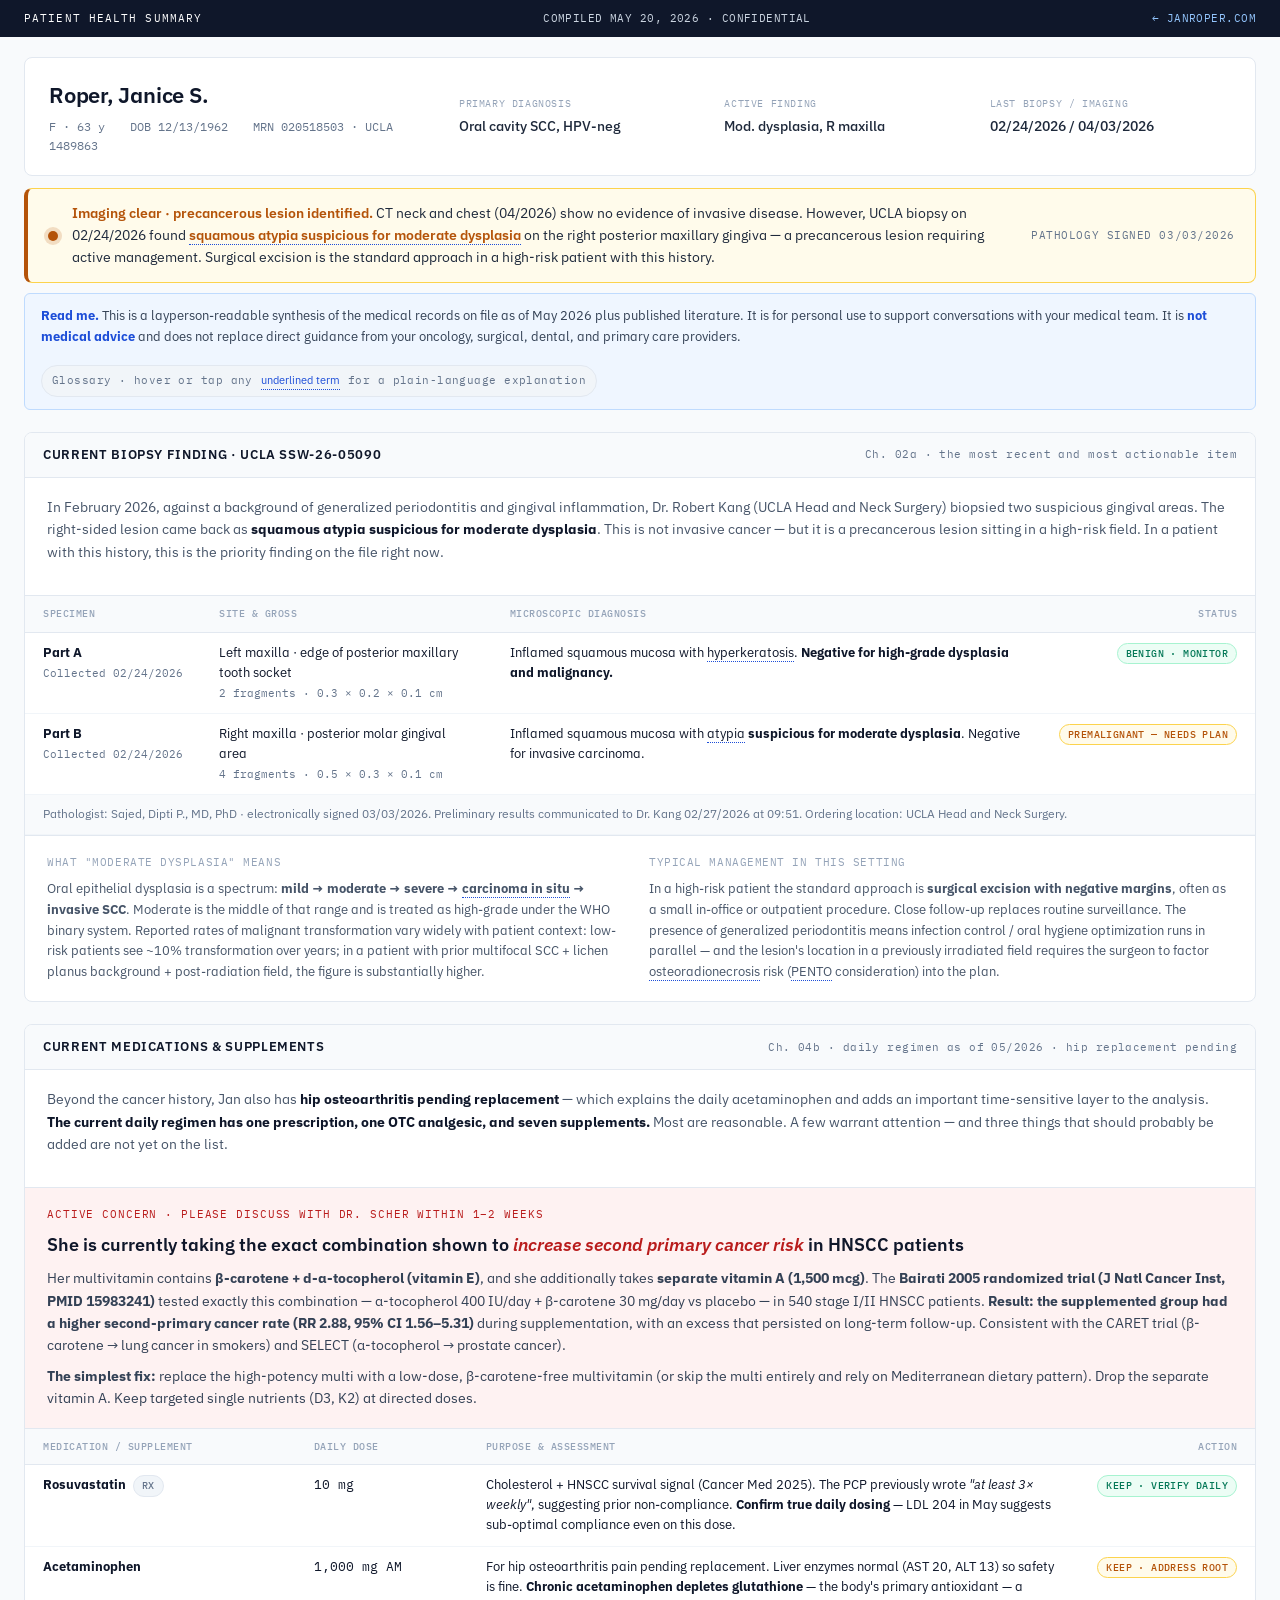
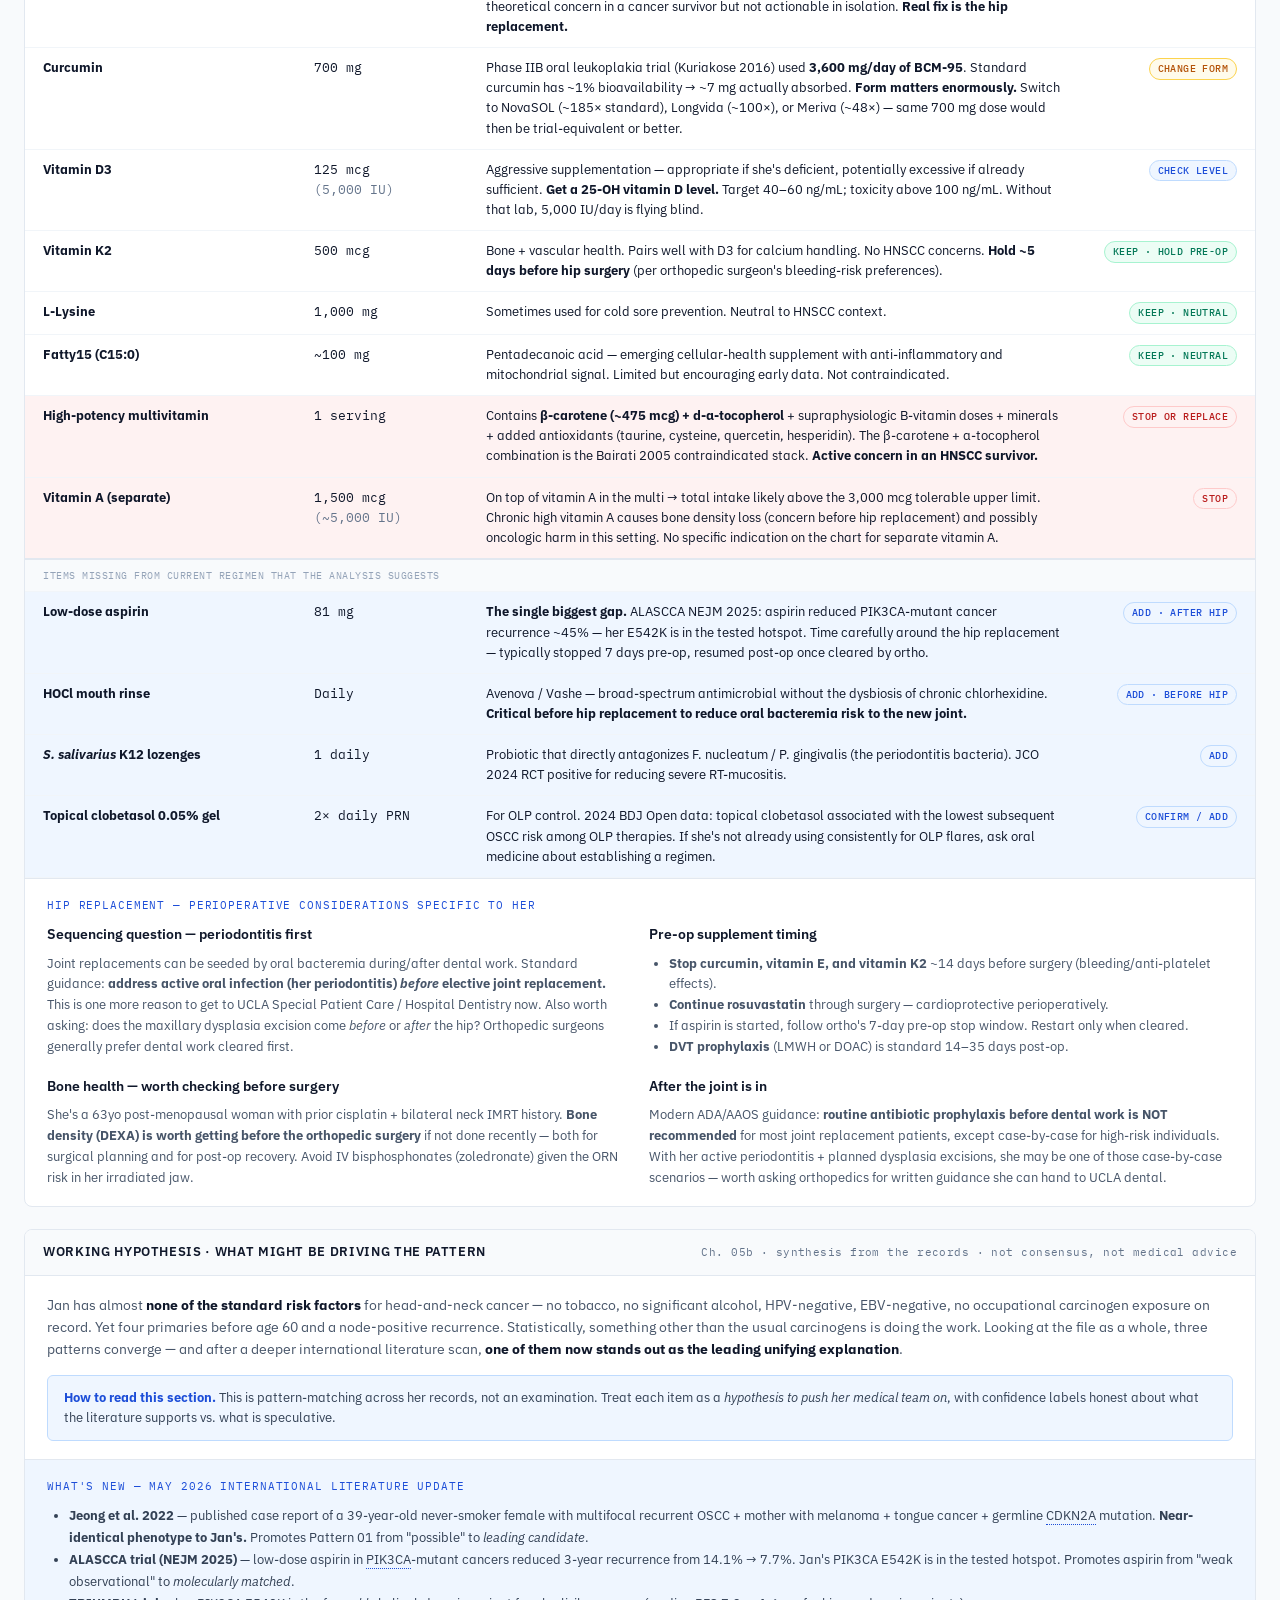
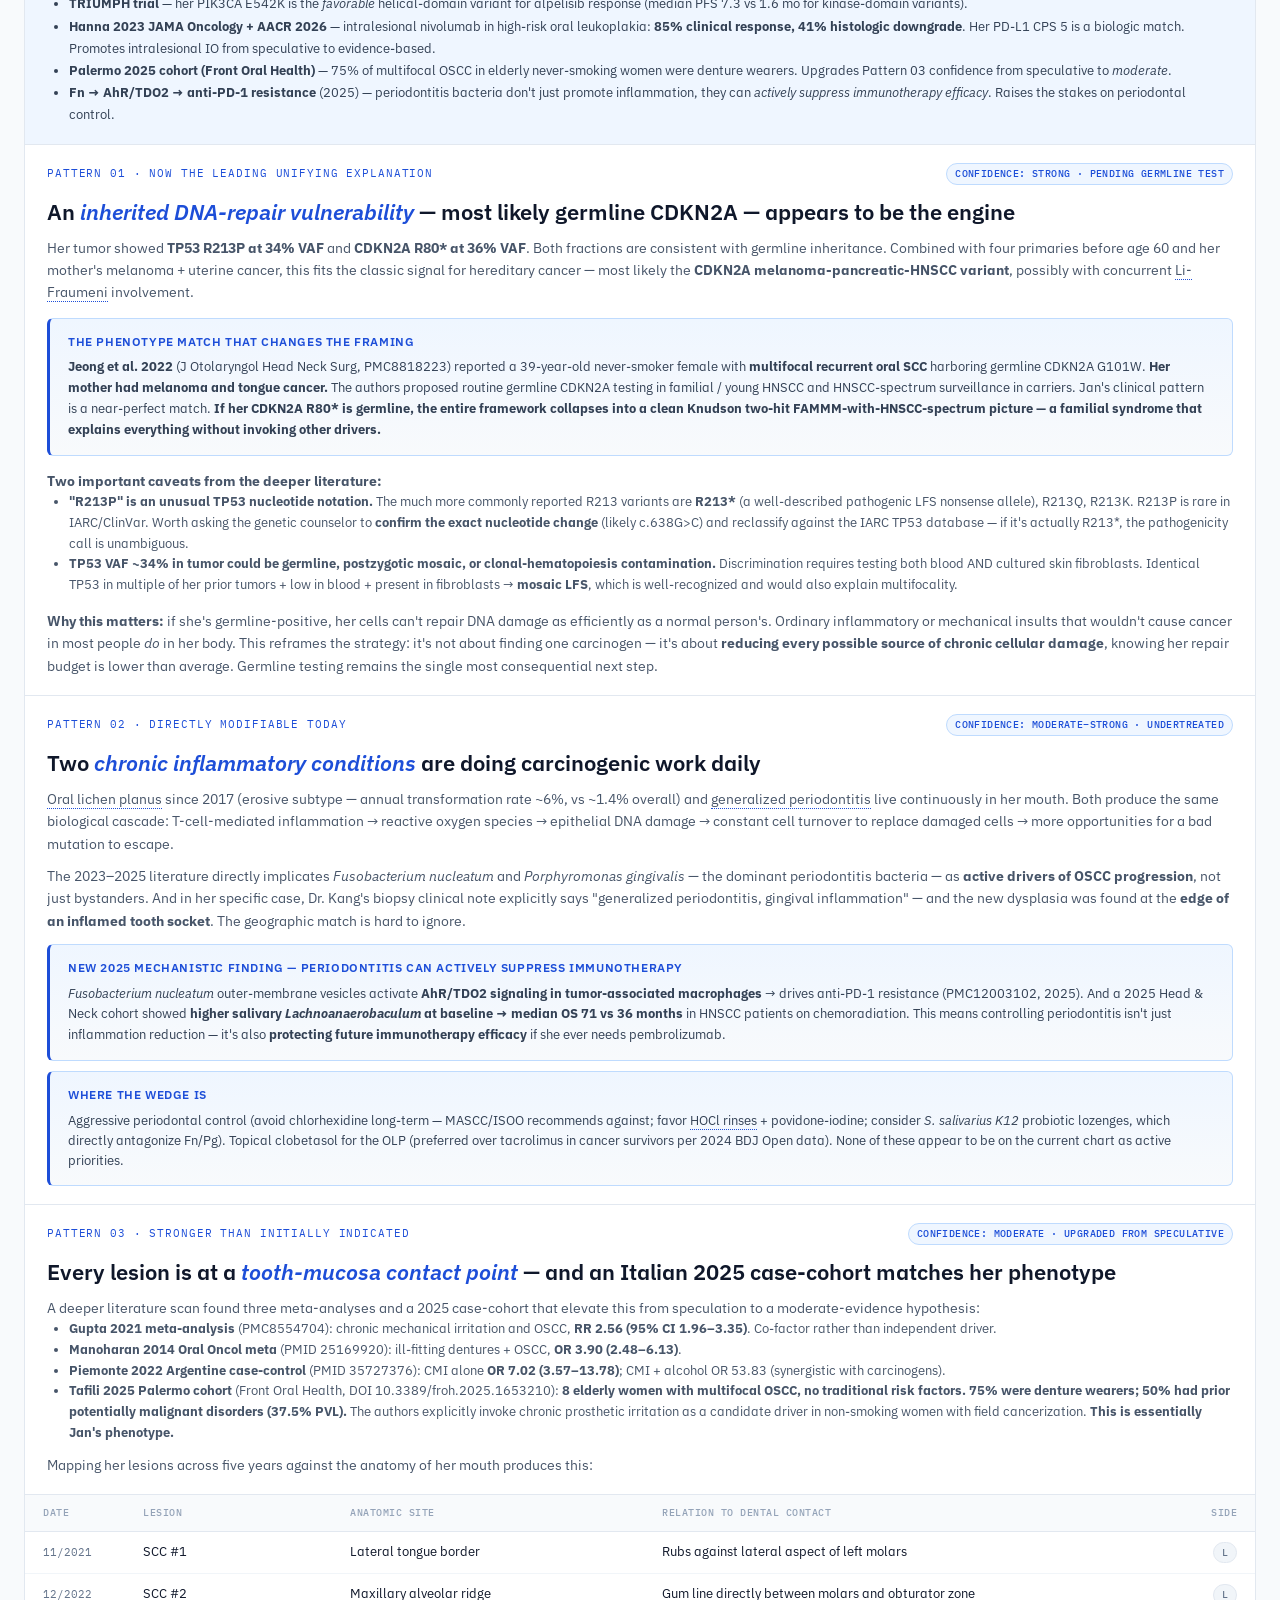
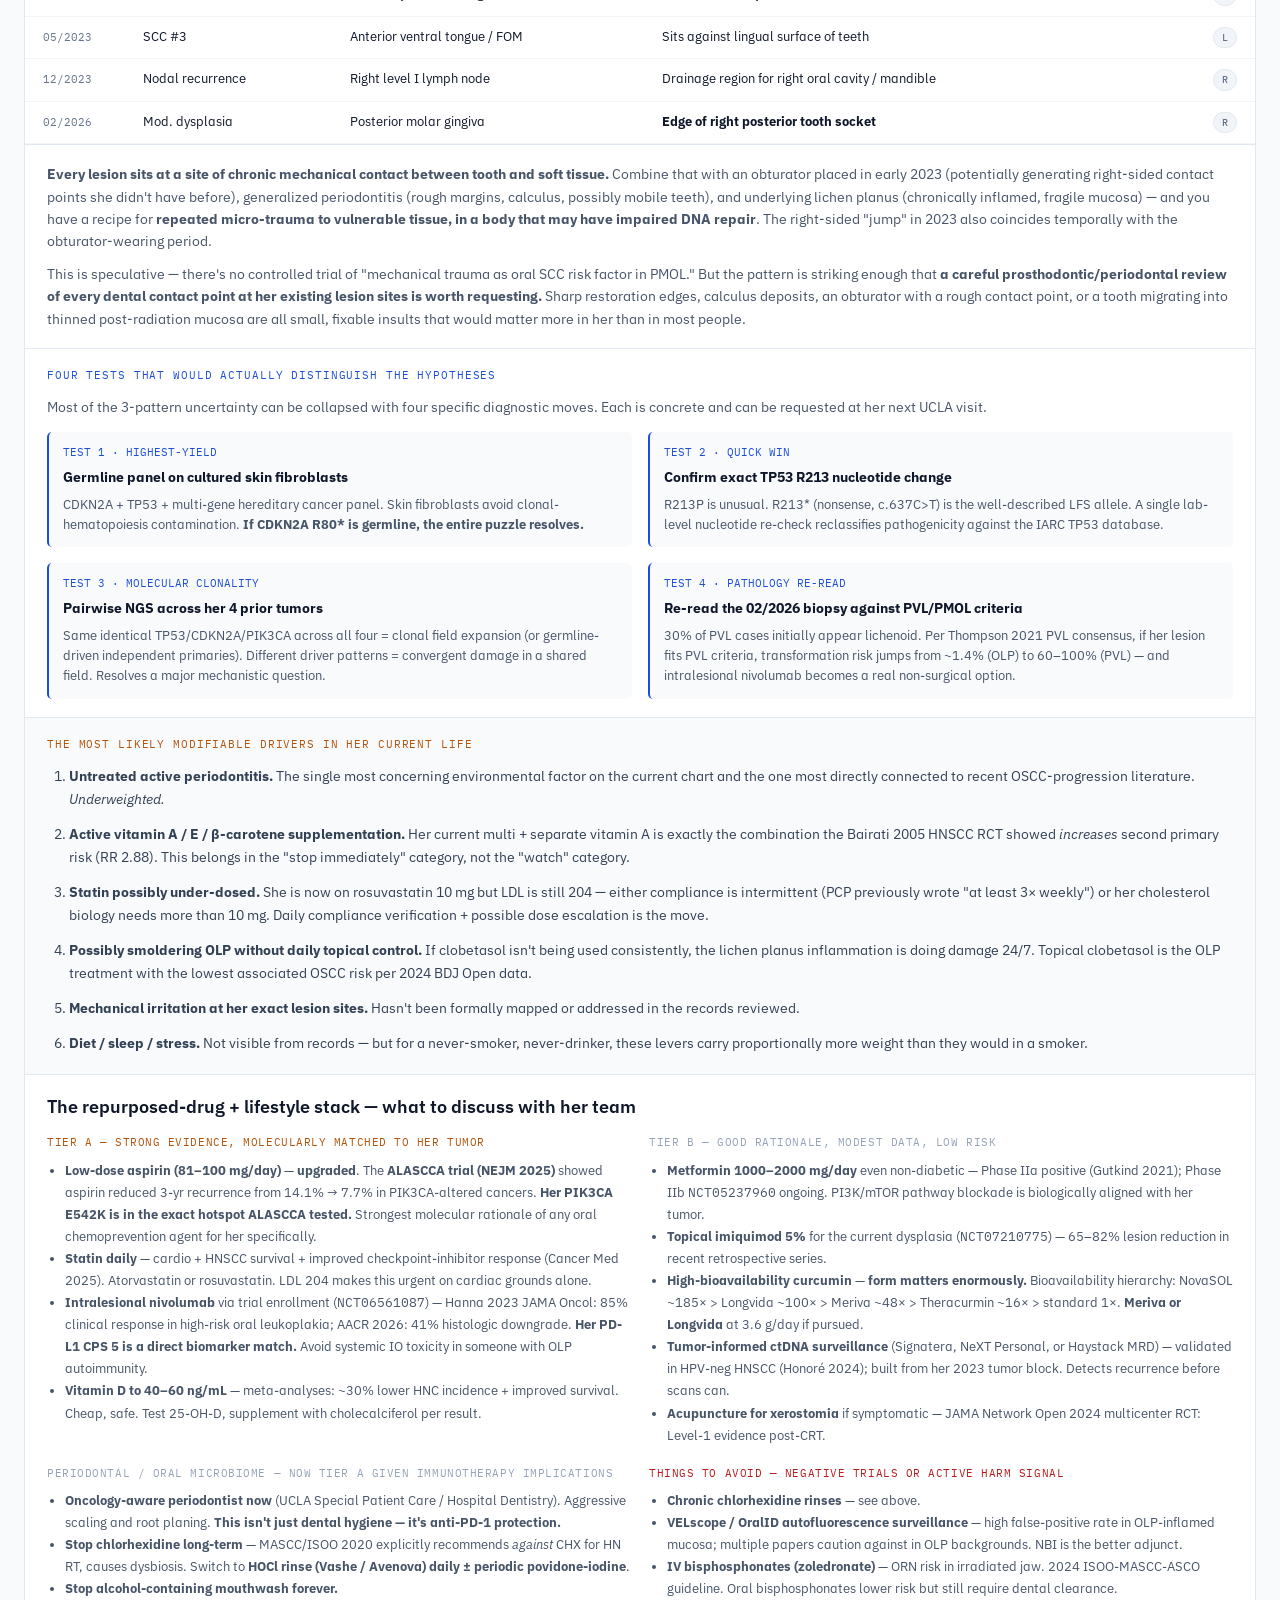
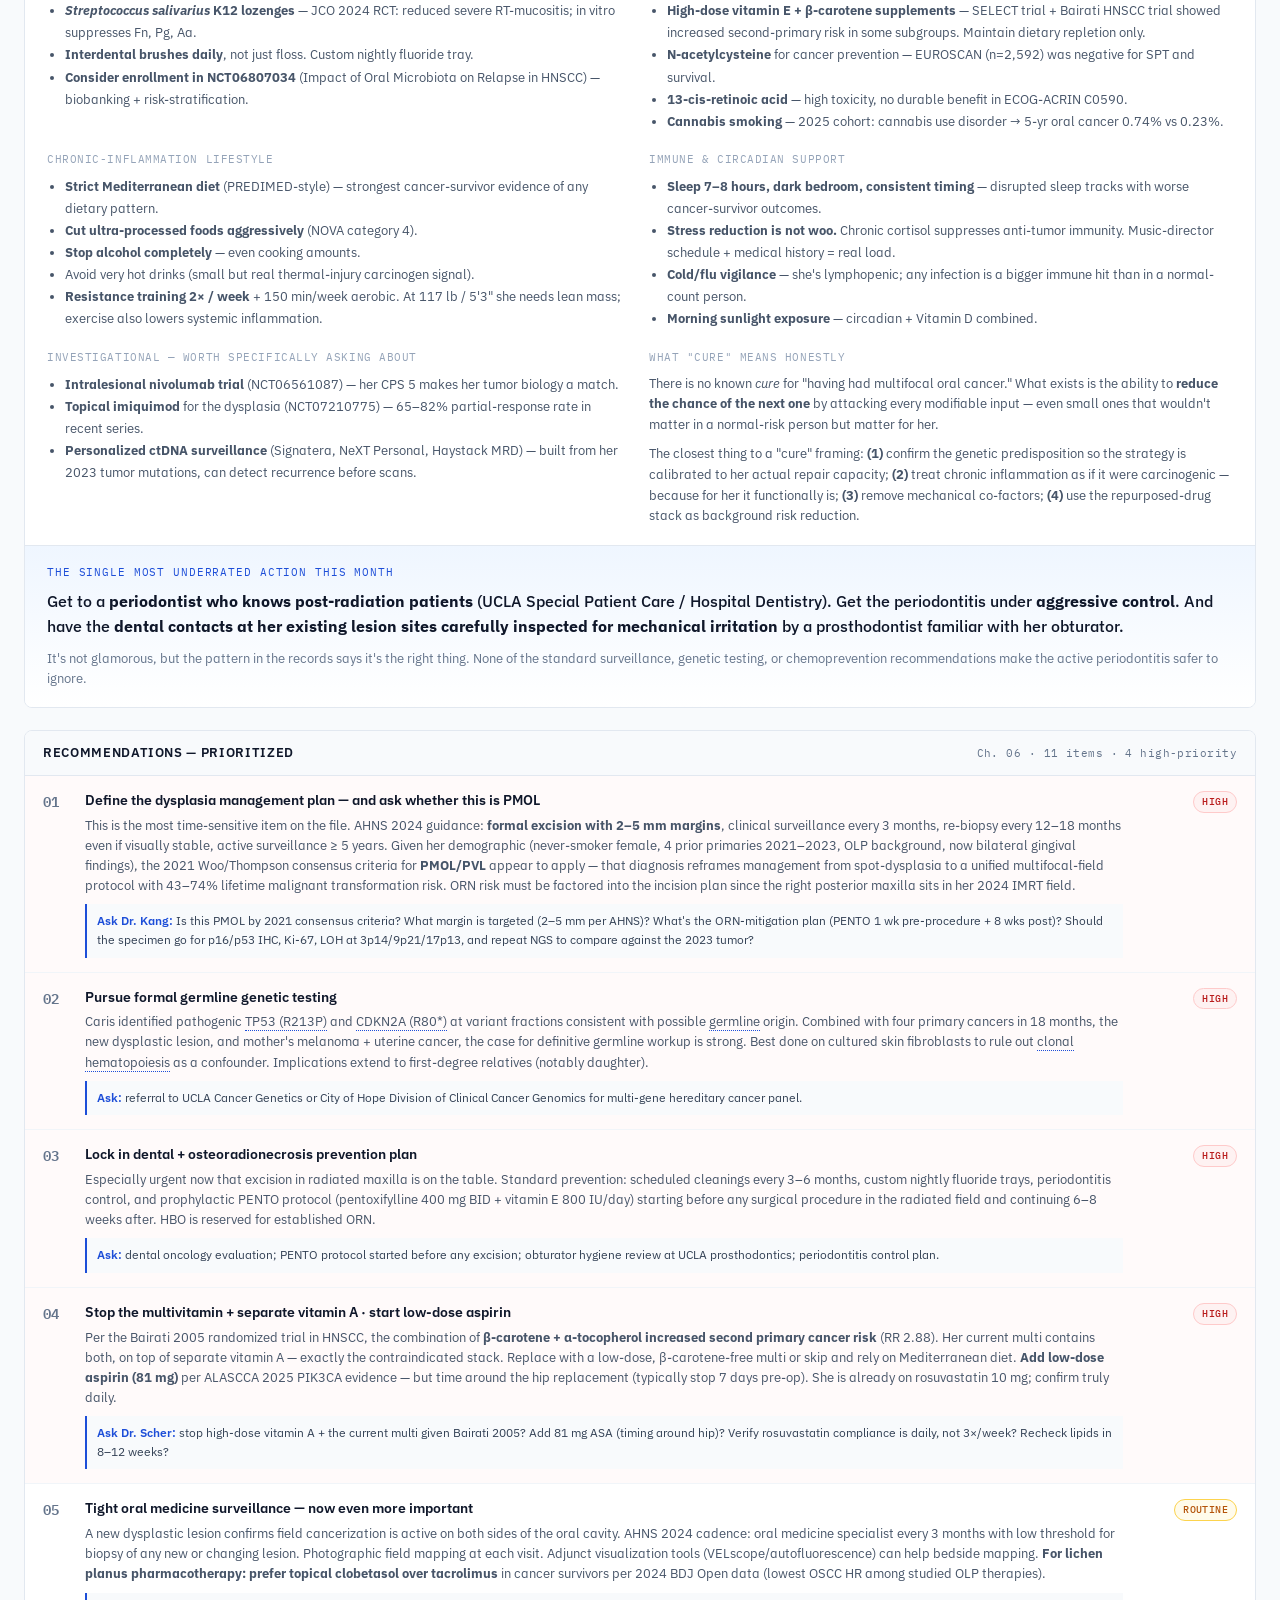
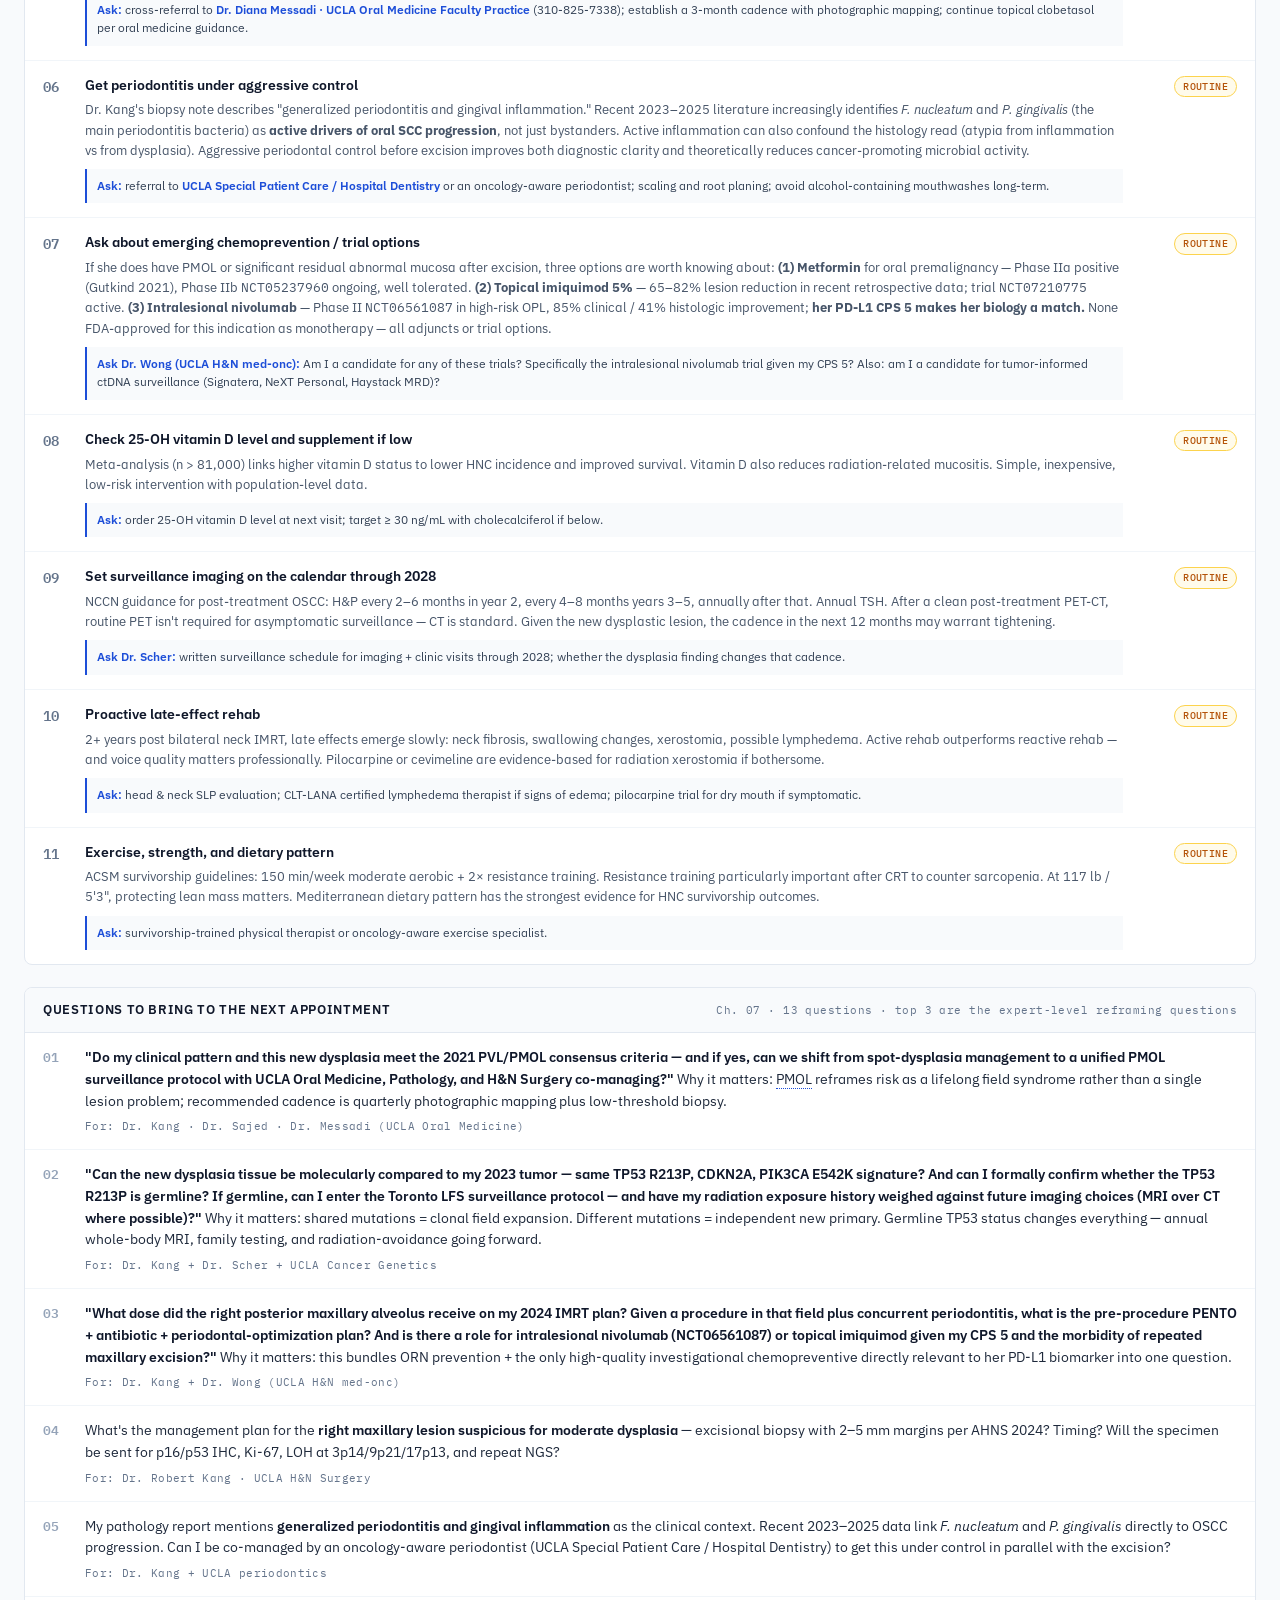
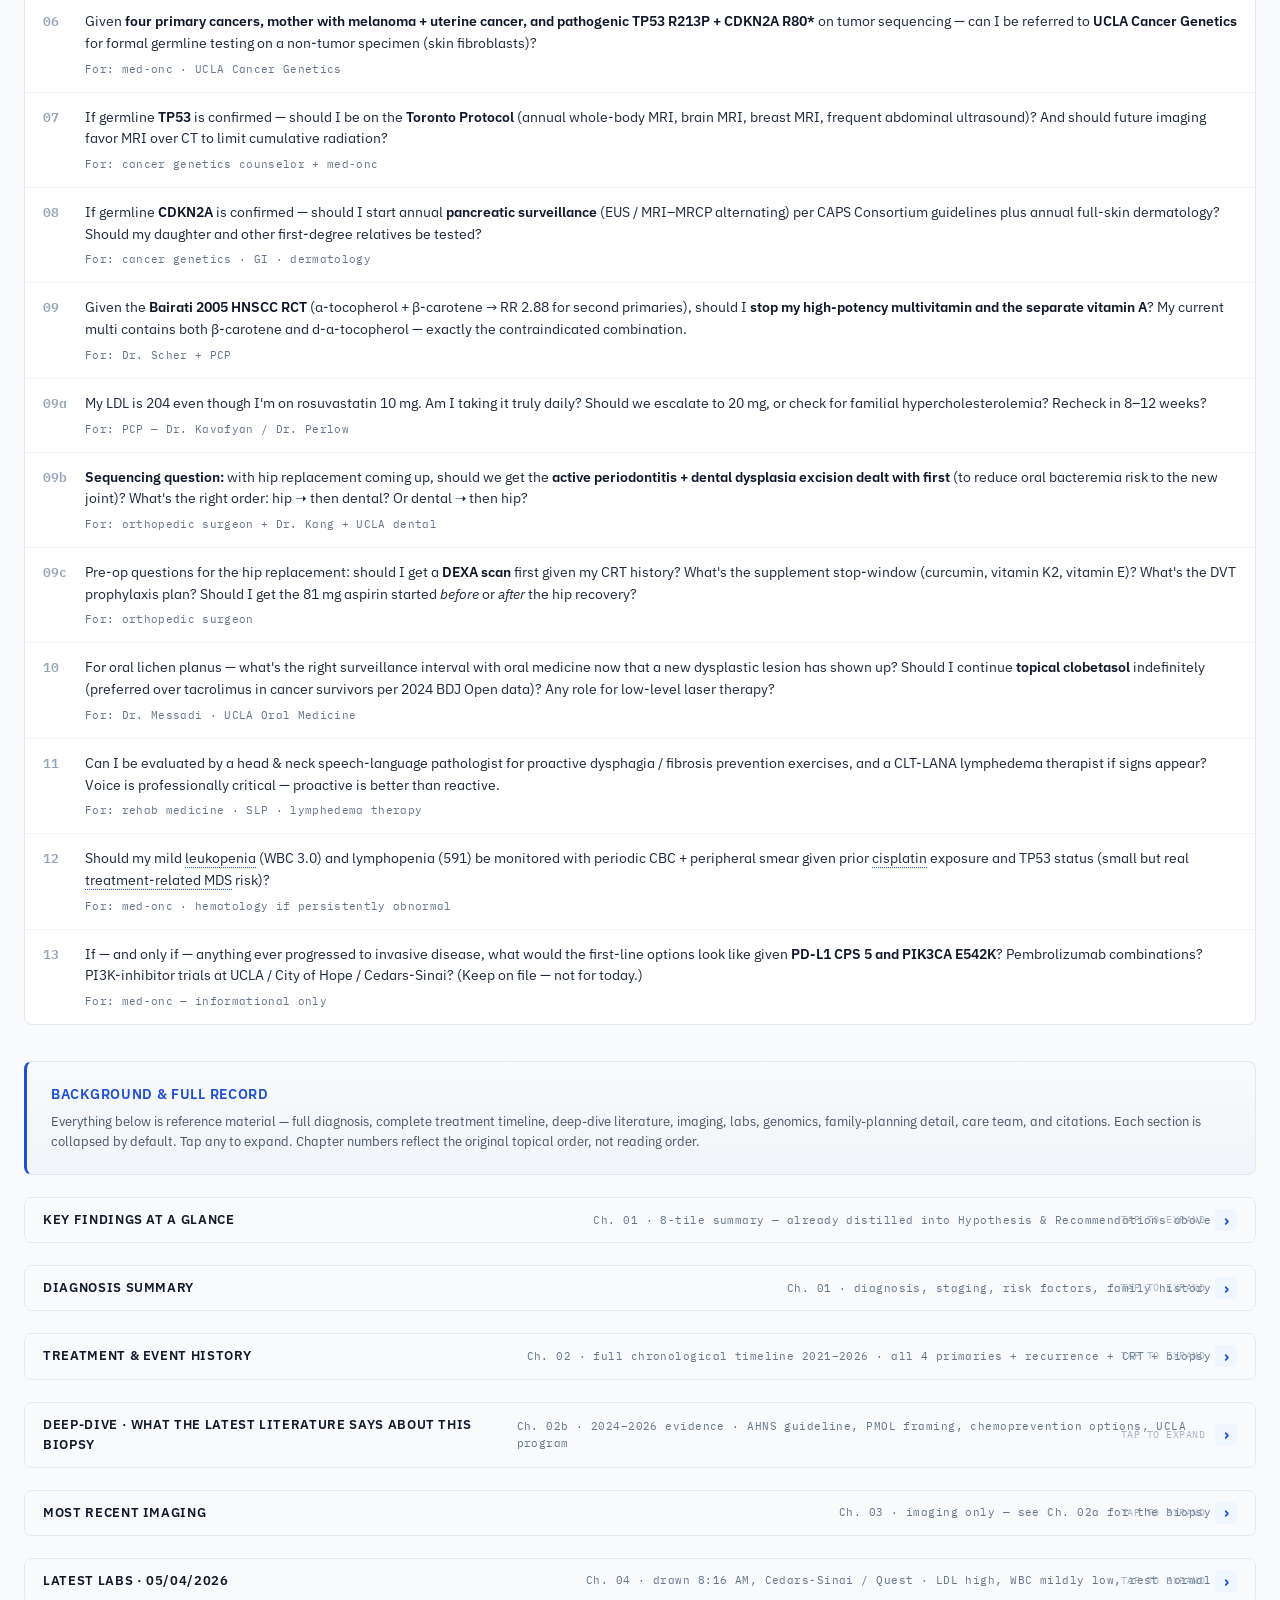
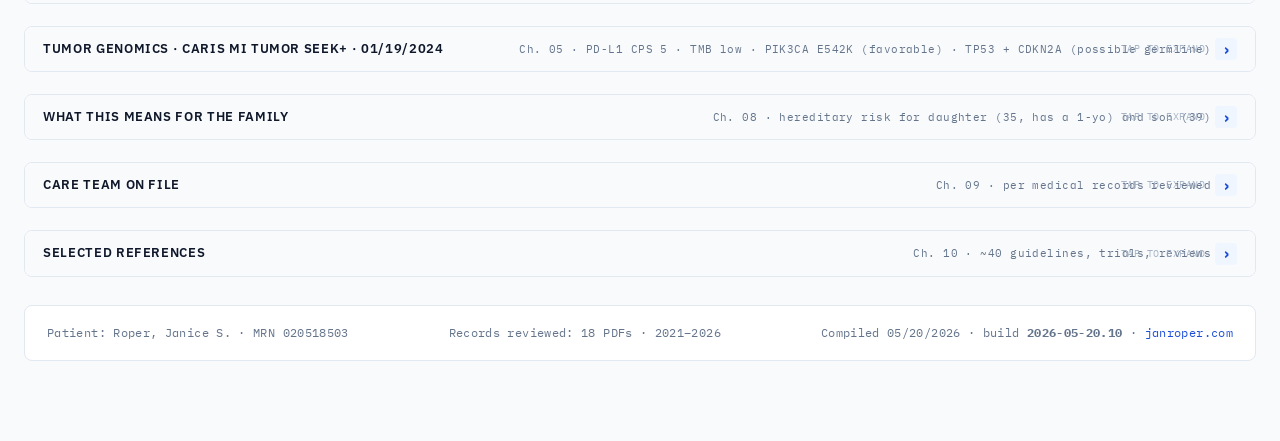
==== commit 51dd090c: "Reorganize /cancer page: active items at top, reference collapsed at bottom Page now has a clear two" ====
--- a/cancer/index.html
+++ b/cancer/index.html
@@ -9,12 +9,12 @@
 <meta http-equiv="Cache-Control" content="no-cache, no-store, must-revalidate, max-age=0">
 <meta http-equiv="Pragma" content="no-cache">
 <meta http-equiv="Expires" content="0">
-<meta name="build-version" content="2026-05-20.9">
+<meta name="build-version" content="2026-05-20.10">
 <link rel="icon" href="data:,">
 <link rel="preconnect" href="https://fonts.googleapis.com">
 <link rel="preconnect" href="https://fonts.gstatic.com" crossorigin>
 <link href="https://fonts.googleapis.com/css2?family=IBM+Plex+Sans:wght@300;400;500;600;700&family=IBM+Plex+Mono:wght@300;400;500;600&display=swap" rel="stylesheet">
-<link rel="stylesheet" href="cancer.css?v=2026-05-20.9">
+<link rel="stylesheet" href="cancer.css?v=2026-05-20.10">
 <script>
 // Light-touch cache-buster: if the page came from cache and the user hits reload,
 // force a fresh fetch of the HTML by appending a timestamp once per session.
@@ -87,29 +87,760 @@
   <details class="mobile-nav">
     <summary>Jump to chapter</summary>
     <ul class="nav-list">
-      <li><a href="#ch-findings">Key findings at a glance</a></li>
+      <li style="font-family: var(--mono); font-size: 9px; color: var(--muted); padding: 4px 10px; text-transform: uppercase; letter-spacing: 0.06em;">Current &amp; actionable</li>
+      <li><a href="#ch-biopsy">Ch. 02a · Current biopsy</a></li>
+      <li><a href="#ch-medications">Ch. 04b · Medications &amp; supplements</a></li>
+      <li><a href="#ch-hypothesis">Ch. 05b · Working hypothesis</a></li>
+      <li><a href="#ch-recommendations">Ch. 06 · Recommendations</a></li>
+      <li><a href="#ch-questions">Ch. 07 · Doctor questions</a></li>
+      <li style="font-family: var(--mono); font-size: 9px; color: var(--muted); padding: 4px 10px; text-transform: uppercase; letter-spacing: 0.06em; margin-top: 8px;">Background (collapsed)</li>
+      <li><a href="#ch-findings">Ch. 01 · Key findings at a glance</a></li>
       <li><a href="#ch-diagnosis">Ch. 01 · Diagnosis summary</a></li>
-      <li><a href="#ch-biopsy">Ch. 02a · Current biopsy</a></li>
+      <li><a href="#ch-history">Ch. 02 · Treatment &amp; event history</a></li>
       <li><a href="#ch-research">Ch. 02b · Deep-dive literature</a></li>
       <li><a href="#ch-imaging">Ch. 03 · Most recent imaging</a></li>
       <li><a href="#ch-labs">Ch. 04 · Latest labs</a></li>
-      <li><a href="#ch-medications">Ch. 04b · Medications & supplements</a></li>
       <li><a href="#ch-genomics">Ch. 05 · Tumor genomics</a></li>
-      <li><a href="#ch-hypothesis">Ch. 05b · Working hypothesis</a></li>
-      <li><a href="#ch-recommendations">Ch. 06 · Recommendations</a></li>
-      <li><a href="#ch-questions">Ch. 07 · Doctor questions</a></li>
       <li><a href="#ch-family">Ch. 08 · For the family</a></li>
       <li><a href="#ch-team">Ch. 09 · Care team</a></li>
       <li><a href="#ch-references">Ch. 10 · References</a></li>
     </ul>
   </details>
 
+  <!-- ============== CURRENT BIOPSY FINDING ============== -->
+  <section class="section" id="ch-biopsy">
+    <div class="section-head">
+      <h2>Current biopsy finding · UCLA SSW-26-05090</h2>
+      <span class="note">Ch. 02a · the most recent and most actionable item</span>
+    </div>
+    <div class="section-body">
+      <p class="lede-clinical">In February 2026, against a background of generalized periodontitis and gingival inflammation, Dr. Robert Kang (UCLA Head and Neck Surgery) biopsied two suspicious gingival areas. The right-sided lesion came back as <strong>squamous atypia suspicious for moderate dysplasia</strong>. This is not invasive cancer — but it is a precancerous lesion sitting in a high-risk field. In a patient with this history, this is the priority finding on the file right now.</p>
+    </div>
+    <div class="section-body nopad" style="border-top: 1px solid var(--line);">
+      <table class="data">
+        <thead>
+          <tr>
+            <th style="width: 130px;">Specimen</th>
+            <th>Site &amp; gross</th>
+            <th>Microscopic diagnosis</th>
+            <th class="right" style="width: 180px;">Status</th>
+          </tr>
+        </thead>
+        <tbody>
+          <tr>
+            <td><strong>Part A</strong><br><span class="when">Collected 02/24/2026</span></td>
+            <td>Left maxilla · edge of posterior maxillary tooth socket<br><span class="muted mono" style="font-size:11px;">2 fragments · 0.3 × 0.2 × 0.1 cm</span></td>
+            <td>Inflamed squamous mucosa with <span class="term" data-tip="Thickening of the outermost (keratin) layer of mucosa. Common in chronic irritation or inflammation; not itself precancerous but warrants follow-up in a high-risk patient.">hyperkeratosis</span>. <strong>Negative for high-grade dysplasia and malignancy.</strong></td>
+            <td class="right"><span class="badge ok">Benign · monitor</span></td>
+          </tr>
+          <tr>
+            <td><strong>Part B</strong><br><span class="when">Collected 02/24/2026</span></td>
+            <td>Right maxilla · posterior molar gingival area<br><span class="muted mono" style="font-size:11px;">4 fragments · 0.5 × 0.3 × 0.1 cm</span></td>
+            <td>Inflamed squamous mucosa with <span class="term" data-tip="Cellular changes that look abnormal but aren't clearly cancer or even dysplasia yet. 'Suspicious for' means the pathologist sees concerning features without a definitive call — typically treated as the suspected entity in a high-risk patient.">atypia</span> <strong>suspicious for moderate dysplasia</strong>. Negative for invasive carcinoma.</td>
+            <td class="right"><span class="badge warn">Premalignant — needs plan</span></td>
+          </tr>
+        </tbody>
+        <tfoot>
+          <tr>
+            <td colspan="4" style="background: var(--bg-tint); font-size: 12px; color: var(--text-soft); padding: 10px 18px;">
+              Pathologist: Sajed, Dipti P., MD, PhD · electronically signed 03/03/2026. Preliminary results communicated to Dr. Kang 02/27/2026 at 09:51. Ordering location: UCLA Head and Neck Surgery.
+            </td>
+          </tr>
+        </tfoot>
+      </table>
+    </div>
+    <div class="section-body" style="border-top: 1px solid var(--line);">
+      <div class="grid-2">
+        <div>
+          <div style="font-family: var(--mono); font-size: 11px; text-transform: uppercase; color: var(--muted); letter-spacing: 0.05em; margin-bottom: 8px;">What "moderate dysplasia" means</div>
+          <p style="font-size: 13px; color: var(--text); line-height: 1.6;">Oral epithelial dysplasia is a spectrum: <strong>mild → moderate → severe → <span class="term" data-tip="Cancer cells confined to the surface layer, not yet invading deeper tissue. One step before invasive cancer. Almost always curable with complete excision.">carcinoma in situ</span> → invasive SCC</strong>. Moderate is the middle of that range and is treated as high-grade under the WHO binary system. Reported rates of malignant transformation vary widely with patient context: low-risk patients see ~10% transformation over years; in a patient with prior multifocal SCC + lichen planus background + post-radiation field, the figure is substantially higher.</p>
+        </div>
+        <div>
+          <div style="font-family: var(--mono); font-size: 11px; text-transform: uppercase; color: var(--muted); letter-spacing: 0.05em; margin-bottom: 8px;">Typical management in this setting</div>
+          <p style="font-size: 13px; color: var(--text); line-height: 1.6;">In a high-risk patient the standard approach is <strong>surgical excision with negative margins</strong>, often as a small in-office or outpatient procedure. Close follow-up replaces routine surveillance. The presence of generalized periodontitis means infection control / oral hygiene optimization runs in parallel — and the lesion's location in a previously irradiated field requires the surgeon to factor <span class="term" data-tip="Osteoradionecrosis — dead/damaged bone in a previously radiated area. Can be triggered by surgery in the radiated field. Less common in the upper jaw than the lower, but still a real risk.">osteoradionecrosis</span> risk (<span class="term" data-tip="Pentoxifylline (improves blood flow) + vitamin E (antioxidant) taken for several weeks. Modern evidence-based approach to preventing and treating radiation-related bone problems. Standard regimen: pentoxifylline 400 mg twice daily + vitamin E 1000 IU daily.">PENTO</span> consideration) into the plan.</p>
+        </div>
+      </div>
+    </div>
+  </section>
+
+  <!-- ============== CURRENT MEDICATIONS & SUPPLEMENTS ============== -->
+  <section class="section" id="ch-medications">
+    <div class="section-head">
+      <h2>Current medications & supplements</h2>
+      <span class="note">Ch. 04b · daily regimen as of 05/2026 · hip replacement pending</span>
+    </div>
+    <div class="section-body">
+      <p class="lede-clinical">Beyond the cancer history, Jan also has <strong>hip osteoarthritis pending replacement</strong> — which explains the daily acetaminophen and adds an important time-sensitive layer to the analysis. <strong>The current daily regimen has one prescription, one OTC analgesic, and seven supplements.</strong> Most are reasonable. A few warrant attention — and three things that should probably be added are not yet on the list.</p>
+    </div>
+
+    <!-- ACTIVE CONCERN — Vitamin A + E + β-carotene -->
+    <div class="section-body" style="border-top: 1px solid var(--line); background: var(--flag-bg);">
+      <div style="font-family: var(--mono); font-size: 11px; text-transform: uppercase; color: var(--flag); letter-spacing: 0.08em; margin-bottom: 8px;">Active concern · please discuss with Dr. Scher within 1–2 weeks</div>
+      <h3 style="font-family: var(--sans); font-size: 18px; font-weight: 600; color: var(--ink); margin-bottom: 8px;">She is currently taking the exact combination shown to <em style="color:var(--flag)">increase second primary cancer risk</em> in HNSCC patients</h3>
+      <p style="font-size: 14px; color: var(--ink-3); line-height: 1.6;">Her multivitamin contains <strong>β-carotene + d-α-tocopherol (vitamin E)</strong>, and she additionally takes <strong>separate vitamin A (1,500 mcg)</strong>. The <strong>Bairati 2005 randomized trial (J Natl Cancer Inst, PMID 15983241)</strong> tested exactly this combination — α-tocopherol 400 IU/day + β-carotene 30 mg/day vs placebo — in 540 stage I/II HNSCC patients. <strong>Result: the supplemented group had a higher second-primary cancer rate (RR 2.88, 95% CI 1.56–5.31)</strong> during supplementation, with an excess that persisted on long-term follow-up. Consistent with the CARET trial (β-carotene → lung cancer in smokers) and SELECT (α-tocopherol → prostate cancer).</p>
+      <p style="font-size: 14px; color: var(--ink-3); line-height: 1.6; margin-top: 8px;"><strong>The simplest fix:</strong> replace the high-potency multi with a low-dose, β-carotene-free multivitamin (or skip the multi entirely and rely on Mediterranean dietary pattern). Drop the separate vitamin A. Keep targeted single nutrients (D3, K2) at directed doses.</p>
+    </div>
+
+    <!-- Medication / supplement table -->
+    <div class="section-body nopad" style="border-top: 1px solid var(--line);">
+      <table class="data">
+        <thead>
+          <tr>
+            <th style="width: 22%;">Medication / supplement</th>
+            <th style="width: 14%;">Daily dose</th>
+            <th>Purpose & assessment</th>
+            <th class="right" style="width: 140px;">Action</th>
+          </tr>
+        </thead>
+        <tbody>
+          <tr>
+            <td><strong>Rosuvastatin</strong> <span class="badge muted" style="margin-left:4px;">Rx</span></td>
+            <td class="num">10 mg</td>
+            <td>Cholesterol + HNSCC survival signal (Cancer Med 2025). The PCP previously wrote <em>"at least 3× weekly"</em>, suggesting prior non-compliance. <strong>Confirm true daily dosing</strong> — LDL 204 in May suggests sub-optimal compliance even on this dose.</td>
+            <td class="right"><span class="badge ok">Keep · verify daily</span></td>
+          </tr>
+          <tr>
+            <td><strong>Acetaminophen</strong></td>
+            <td class="num">1,000 mg AM</td>
+            <td>For hip osteoarthritis pain pending replacement. Liver enzymes normal (AST 20, ALT 13) so safety is fine. <strong>Chronic acetaminophen depletes glutathione</strong> — the body's primary antioxidant — a theoretical concern in a cancer survivor but not actionable in isolation. <strong>Real fix is the hip replacement.</strong></td>
+            <td class="right"><span class="badge warn">Keep · address root</span></td>
+          </tr>
+          <tr>
+            <td><strong>Curcumin</strong></td>
+            <td class="num">700 mg</td>
+            <td>Phase IIB oral leukoplakia trial (Kuriakose 2016) used <strong>3,600 mg/day of BCM-95</strong>. Standard curcumin has ~1% bioavailability → ~7 mg actually absorbed. <strong>Form matters enormously.</strong> Switch to NovaSOL (~185× standard), Longvida (~100×), or Meriva (~48×) — same 700 mg dose would then be trial-equivalent or better.</td>
+            <td class="right"><span class="badge warn">Change form</span></td>
+          </tr>
+          <tr>
+            <td><strong>Vitamin D3</strong></td>
+            <td class="num">125 mcg<br><span class="muted">(5,000 IU)</span></td>
+            <td>Aggressive supplementation — appropriate if she's deficient, potentially excessive if already sufficient. <strong>Get a 25-OH vitamin D level.</strong> Target 40–60 ng/mL; toxicity above 100 ng/mL. Without that lab, 5,000 IU/day is flying blind.</td>
+            <td class="right"><span class="badge info">Check level</span></td>
+          </tr>
+          <tr>
+            <td><strong>Vitamin K2</strong></td>
+            <td class="num">500 mcg</td>
+            <td>Bone + vascular health. Pairs well with D3 for calcium handling. No HNSCC concerns. <strong>Hold ~5 days before hip surgery</strong> (per orthopedic surgeon's bleeding-risk preferences).</td>
+            <td class="right"><span class="badge ok">Keep · hold pre-op</span></td>
+          </tr>
+          <tr>
+            <td><strong>L-Lysine</strong></td>
+            <td class="num">1,000 mg</td>
+            <td>Sometimes used for cold sore prevention. Neutral to HNSCC context.</td>
+            <td class="right"><span class="badge ok">Keep · neutral</span></td>
+          </tr>
+          <tr>
+            <td><strong>Fatty15 (C15:0)</strong></td>
+            <td class="num">~100 mg</td>
+            <td>Pentadecanoic acid — emerging cellular-health supplement with anti-inflammatory and mitochondrial signal. Limited but encouraging early data. Not contraindicated.</td>
+            <td class="right"><span class="badge ok">Keep · neutral</span></td>
+          </tr>
+          <tr style="background: var(--flag-bg);">
+            <td><strong>High-potency multivitamin</strong></td>
+            <td class="num">1 serving</td>
+            <td>Contains <strong>β-carotene (~475 mcg) + d-α-tocopherol</strong> + supraphysiologic B-vitamin doses + minerals + added antioxidants (taurine, cysteine, quercetin, hesperidin). The β-carotene + α-tocopherol combination is the Bairati 2005 contraindicated stack. <strong>Active concern in an HNSCC survivor.</strong></td>
+            <td class="right"><span class="badge flag">Stop or replace</span></td>
+          </tr>
+          <tr style="background: var(--flag-bg);">
+            <td><strong>Vitamin A (separate)</strong></td>
+            <td class="num">1,500 mcg<br><span class="muted">(~5,000 IU)</span></td>
+            <td>On top of vitamin A in the multi → total intake likely above the 3,000 mcg tolerable upper limit. Chronic high vitamin A causes bone density loss (concern before hip replacement) and possibly oncologic harm in this setting. No specific indication on the chart for separate vitamin A.</td>
+            <td class="right"><span class="badge flag">Stop</span></td>
+          </tr>
+          <tr style="border-top: 2px solid var(--line);">
+            <td colspan="4" style="background: var(--bg-tint); padding: 8px 18px; font-family: var(--mono); font-size: 10px; text-transform: uppercase; letter-spacing: 0.05em; color: var(--muted);">Items missing from current regimen that the analysis suggests</td>
+          </tr>
+          <tr style="background: var(--info-bg);">
+            <td><strong>Low-dose aspirin</strong></td>
+            <td class="num">81 mg</td>
+            <td><strong>The single biggest gap.</strong> ALASCCA NEJM 2025: aspirin reduced PIK3CA-mutant cancer recurrence ~45% — her E542K is in the tested hotspot. Time carefully around the hip replacement — typically stopped 7 days pre-op, resumed post-op once cleared by ortho.</td>
+            <td class="right"><span class="badge info">Add · after hip</span></td>
+          </tr>
+          <tr style="background: var(--info-bg);">
+            <td><strong>HOCl mouth rinse</strong></td>
+            <td class="num">Daily</td>
+            <td>Avenova / Vashe — broad-spectrum antimicrobial without the dysbiosis of chronic chlorhexidine. <strong>Critical before hip replacement to reduce oral bacteremia risk to the new joint.</strong></td>
+            <td class="right"><span class="badge info">Add · before hip</span></td>
+          </tr>
+          <tr style="background: var(--info-bg);">
+            <td><strong><em>S. salivarius</em> K12 lozenges</strong></td>
+            <td class="num">1 daily</td>
+            <td>Probiotic that directly antagonizes F. nucleatum / P. gingivalis (the periodontitis bacteria). JCO 2024 RCT positive for reducing severe RT-mucositis.</td>
+            <td class="right"><span class="badge info">Add</span></td>
+          </tr>
+          <tr style="background: var(--info-bg);">
+            <td><strong>Topical clobetasol 0.05% gel</strong></td>
+            <td class="num">2× daily PRN</td>
+            <td>For OLP control. 2024 BDJ Open data: topical clobetasol associated with the lowest subsequent OSCC risk among OLP therapies. If she's not already using consistently for OLP flares, ask oral medicine about establishing a regimen.</td>
+            <td class="right"><span class="badge info">Confirm / add</span></td>
+          </tr>
+        </tbody>
+      </table>
+    </div>
+
+    <!-- HIP REPLACEMENT CONTEXT -->
+    <div class="section-body" style="border-top: 1px solid var(--line);">
+      <div style="font-family: var(--mono); font-size: 11px; text-transform: uppercase; color: var(--info); letter-spacing: 0.08em; margin-bottom: 10px;">Hip replacement — perioperative considerations specific to her</div>
+      <div class="grid-2">
+        <div>
+          <h4 style="font-family: var(--sans); font-size: 14px; font-weight: 600; color: var(--ink); margin-bottom: 8px;">Sequencing question — periodontitis first</h4>
+          <p style="font-size: 13px; color: var(--text); line-height: 1.6;">Joint replacements can be seeded by oral bacteremia during/after dental work. Standard guidance: <strong>address active oral infection (her periodontitis) <em>before</em> elective joint replacement.</strong> This is one more reason to get to UCLA Special Patient Care / Hospital Dentistry now. Also worth asking: does the maxillary dysplasia excision come <em>before</em> or <em>after</em> the hip? Orthopedic surgeons generally prefer dental work cleared first.</p>
+        </div>
+        <div>
+          <h4 style="font-family: var(--sans); font-size: 14px; font-weight: 600; color: var(--ink); margin-bottom: 8px;">Pre-op supplement timing</h4>
+          <ul style="font-size: 13px; color: var(--text); padding-left: 20px; line-height: 1.6;">
+            <li><strong>Stop curcumin, vitamin E, and vitamin K2</strong> ~14 days before surgery (bleeding/anti-platelet effects).</li>
+            <li><strong>Continue rosuvastatin</strong> through surgery — cardioprotective perioperatively.</li>
+            <li>If aspirin is started, follow ortho's 7-day pre-op stop window. Restart only when cleared.</li>
+            <li><strong>DVT prophylaxis</strong> (LMWH or DOAC) is standard 14–35 days post-op.</li>
+          </ul>
+        </div>
+      </div>
+      <div class="grid-2" style="margin-top: 18px;">
+        <div>
+          <h4 style="font-family: var(--sans); font-size: 14px; font-weight: 600; color: var(--ink); margin-bottom: 8px;">Bone health — worth checking before surgery</h4>
+          <p style="font-size: 13px; color: var(--text); line-height: 1.6;">She's a 63yo post-menopausal woman with prior cisplatin + bilateral neck IMRT history. <strong>Bone density (DEXA) is worth getting before the orthopedic surgery</strong> if not done recently — both for surgical planning and for post-op recovery. Avoid IV bisphosphonates (zoledronate) given the ORN risk in her irradiated jaw.</p>
+        </div>
+        <div>
+          <h4 style="font-family: var(--sans); font-size: 14px; font-weight: 600; color: var(--ink); margin-bottom: 8px;">After the joint is in</h4>
+          <p style="font-size: 13px; color: var(--text); line-height: 1.6;">Modern ADA/AAOS guidance: <strong>routine antibiotic prophylaxis before dental work is NOT recommended</strong> for most joint replacement patients, except case-by-case for high-risk individuals. With her active periodontitis + planned dysplasia excisions, she may be one of those case-by-case scenarios — worth asking orthopedics for written guidance she can hand to UCLA dental.</p>
+        </div>
+      </div>
+    </div>
+  </section>
+
+  <!-- ============== WORKING HYPOTHESIS ============== -->
+  <section class="section" id="ch-hypothesis">
+    <div class="section-head">
+      <h2>Working hypothesis · what might be driving the pattern</h2>
+      <span class="note">Ch. 05b · synthesis from the records · not consensus, not medical advice</span>
+    </div>
+    <div class="section-body">
+      <p class="lede-clinical">Jan has almost <strong>none of the standard risk factors</strong> for head-and-neck cancer — no tobacco, no significant alcohol, HPV-negative, EBV-negative, no occupational carcinogen exposure on record. Yet four primaries before age 60 and a node-positive recurrence. Statistically, something other than the usual carcinogens is doing the work. Looking at the file as a whole, three patterns converge — and after a deeper international literature scan, <strong>one of them now stands out as the leading unifying explanation</strong>.</p>
+      <div class="advisory" style="margin-top: 14px;">
+        <strong>How to read this section.</strong> This is pattern-matching across her records, not an examination. Treat each item as a <em>hypothesis to push her medical team on</em>, with confidence labels honest about what the literature supports vs. what is speculative.
+      </div>
+    </div>
+
+    <!-- Update banner -->
+    <div class="section-body" style="border-top: 1px solid var(--line); background: var(--info-bg);">
+      <div style="font-family: var(--mono); font-size: 11px; text-transform: uppercase; color: var(--info); letter-spacing: 0.08em; margin-bottom: 10px;">What's new — May 2026 international literature update</div>
+      <ul style="font-size: 13px; color: var(--ink-3); padding-left: 22px; line-height: 1.7;">
+        <li><strong>Jeong et al. 2022</strong> — published case report of a 39-year-old never-smoker female with multifocal recurrent OSCC + mother with melanoma + tongue cancer + germline <span class="term" data-tip="A tumor suppressor gene encoding p16. Inherited mutations cause melanoma-pancreatic cancer syndrome.">CDKN2A</span> mutation. <strong>Near-identical phenotype to Jan's.</strong> Promotes Pattern 01 from "possible" to <em>leading candidate</em>.</li>
+        <li><strong>ALASCCA trial (NEJM 2025)</strong> — low-dose aspirin in <span class="term" data-tip="A cancer-driver gene mutation in the PI3-kinase pathway. The E542K hotspot is exactly the one ALASCCA showed responds to aspirin.">PIK3CA</span>-mutant cancers reduced 3-year recurrence from 14.1% → 7.7%. Jan's PIK3CA E542K is in the tested hotspot. Promotes aspirin from "weak observational" to <em>molecularly matched</em>.</li>
+        <li><strong>TRIUMPH trial</strong> — her PIK3CA E542K is the <em>favorable</em> helical-domain variant for alpelisib response (median PFS 7.3 vs 1.6 mo for kinase-domain variants).</li>
+        <li><strong>Hanna 2023 JAMA Oncology + AACR 2026</strong> — intralesional nivolumab in high-risk oral leukoplakia: <strong>85% clinical response, 41% histologic downgrade</strong>. Her PD-L1 CPS 5 is a biologic match. Promotes intralesional IO from speculative to evidence-based.</li>
+        <li><strong>Palermo 2025 cohort (Front Oral Health)</strong> — 75% of multifocal OSCC in elderly never-smoking women were denture wearers. Upgrades Pattern 03 confidence from speculative to <em>moderate</em>.</li>
+        <li><strong>Fn → AhR/TDO2 → anti-PD-1 resistance</strong> (2025) — periodontitis bacteria don't just promote inflammation, they can <em>actively suppress immunotherapy efficacy</em>. Raises the stakes on periodontal control.</li>
+      </ul>
+    </div>
+
+    <!-- Pattern 1 -->
+    <div class="section-body" style="border-top: 1px solid var(--line);">
+      <div style="display: flex; align-items: center; justify-content: space-between; gap: 12px; margin-bottom: 10px; flex-wrap: wrap;">
+        <div style="font-family: var(--mono); font-size: 11px; text-transform: uppercase; color: var(--info); letter-spacing: 0.08em;">Pattern 01 · now the leading unifying explanation</div>
+        <span class="badge info">Confidence: strong · pending germline test</span>
+      </div>
+      <h3 style="font-family: var(--sans); font-size: 22px; font-weight: 600; color: var(--ink); margin-bottom: 8px;">An <em style="color:var(--info)">inherited DNA-repair vulnerability</em> — most likely germline CDKN2A — appears to be the engine</h3>
+      <p style="font-size: 14px; color: var(--text); line-height: 1.6;">Her tumor showed <strong>TP53 R213P at 34% VAF</strong> and <strong>CDKN2A R80* at 36% VAF</strong>. Both fractions are consistent with germline inheritance. Combined with four primaries before age 60 and her mother's melanoma + uterine cancer, this fits the classic signal for hereditary cancer — most likely the <strong>CDKN2A melanoma-pancreatic-HNSCC variant</strong>, possibly with concurrent <span class="term" data-tip="Li-Fraumeni Syndrome — a hereditary cancer predisposition caused by inherited TP53 mutations. People with LFS develop multiple cancers (sarcomas, breast, brain, adrenal) often at younger-than-typical ages.">Li-Fraumeni</span> involvement.</p>
+
+      <div class="deep" style="margin-top: 14px;">
+        <h5>The phenotype match that changes the framing</h5>
+        <p style="font-size: 13px; color: var(--ink-3); line-height: 1.6;"><strong>Jeong et al. 2022</strong> (J Otolaryngol Head Neck Surg, PMC8818223) reported a 39-year-old never-smoker female with <strong>multifocal recurrent oral SCC</strong> harboring germline CDKN2A G101W. <strong>Her mother had melanoma and tongue cancer.</strong> The authors proposed routine germline CDKN2A testing in familial / young HNSCC and HNSCC-spectrum surveillance in carriers. Jan's clinical pattern is a near-perfect match. <strong>If her CDKN2A R80* is germline, the entire framework collapses into a clean Knudson two-hit FAMMM-with-HNSCC-spectrum picture — a familial syndrome that explains everything without invoking other drivers.</strong></p>
+      </div>
+
+      <p style="font-size: 14px; color: var(--text); line-height: 1.6; margin-top: 14px;"><strong>Two important caveats from the deeper literature:</strong></p>
+      <ul style="font-size: 13px; color: var(--text); padding-left: 22px; line-height: 1.6;">
+        <li><strong>"R213P" is an unusual TP53 nucleotide notation.</strong> The much more commonly reported R213 variants are <strong>R213*</strong> (a well-described pathogenic LFS nonsense allele), R213Q, R213K. R213P is rare in IARC/ClinVar. Worth asking the genetic counselor to <strong>confirm the exact nucleotide change</strong> (likely c.638G>C) and reclassify against the IARC TP53 database — if it's actually R213*, the pathogenicity call is unambiguous.</li>
+        <li><strong>TP53 VAF ~34% in tumor could be germline, postzygotic mosaic, or clonal-hematopoiesis contamination.</strong> Discrimination requires testing both blood AND cultured skin fibroblasts. Identical TP53 in multiple of her prior tumors + low in blood + present in fibroblasts → <strong>mosaic LFS</strong>, which is well-recognized and would also explain multifocality.</li>
+      </ul>
+
+      <p style="font-size: 14px; color: var(--text); line-height: 1.6; margin-top: 14px;"><strong>Why this matters:</strong> if she's germline-positive, her cells can't repair DNA damage as efficiently as a normal person's. Ordinary inflammatory or mechanical insults that wouldn't cause cancer in most people <em>do</em> in her body. This reframes the strategy: it's not about finding one carcinogen — it's about <strong>reducing every possible source of chronic cellular damage</strong>, knowing her repair budget is lower than average. Germline testing remains the single most consequential next step.</p>
+    </div>
+
+    <!-- Pattern 2 -->
+    <div class="section-body" style="border-top: 1px solid var(--line);">
+      <div style="display: flex; align-items: center; justify-content: space-between; gap: 12px; margin-bottom: 10px; flex-wrap: wrap;">
+        <div style="font-family: var(--mono); font-size: 11px; text-transform: uppercase; color: var(--info); letter-spacing: 0.08em;">Pattern 02 · directly modifiable today</div>
+        <span class="badge info">Confidence: moderate–strong · undertreated</span>
+      </div>
+      <h3 style="font-family: var(--sans); font-size: 22px; font-weight: 600; color: var(--ink); margin-bottom: 8px;">Two <em style="color:var(--info)">chronic inflammatory conditions</em> are doing carcinogenic work daily</h3>
+      <p style="font-size: 14px; color: var(--text); line-height: 1.6;"><span class="term" data-tip="A chronic immune-mediated inflammation of the mouth lining causing white lacy patches and sometimes painful erosions.">Oral lichen planus</span> since 2017 (erosive subtype — annual transformation rate ~6%, vs ~1.4% overall) and <span class="term" data-tip="Inflammation and destruction of the gums and the bone supporting teeth, driven mainly by F. nucleatum, P. gingivalis, and related bacteria.">generalized periodontitis</span> live continuously in her mouth. Both produce the same biological cascade: T-cell-mediated inflammation → reactive oxygen species → epithelial DNA damage → constant cell turnover to replace damaged cells → more opportunities for a bad mutation to escape.</p>
+      <p style="font-size: 14px; color: var(--text); line-height: 1.6; margin-top: 10px;">The 2023–2025 literature directly implicates <em>Fusobacterium nucleatum</em> and <em>Porphyromonas gingivalis</em> — the dominant periodontitis bacteria — as <strong>active drivers of OSCC progression</strong>, not just bystanders. And in her specific case, Dr. Kang's biopsy clinical note explicitly says "generalized periodontitis, gingival inflammation" — and the new dysplasia was found at the <strong>edge of an inflamed tooth socket</strong>. The geographic match is hard to ignore.</p>
+      <div class="deep" style="margin-top: 12px;">
+        <h5>New 2025 mechanistic finding — periodontitis can actively suppress immunotherapy</h5>
+        <p style="font-size: 13px; color: var(--ink-3); line-height: 1.6;"><em>Fusobacterium nucleatum</em> outer-membrane vesicles activate <strong>AhR/TDO2 signaling in tumor-associated macrophages</strong> → drives anti-PD-1 resistance (PMC12003102, 2025). And a 2025 Head & Neck cohort showed <strong>higher salivary <em>Lachnoanaerobaculum</em> at baseline → median OS 71 vs 36 months</strong> in HNSCC patients on chemoradiation. This means controlling periodontitis isn't just inflammation reduction — it's also <strong>protecting future immunotherapy efficacy</strong> if she ever needs pembrolizumab.</p>
+      </div>
+      <div class="deep" style="margin-top: 10px;">
+        <h5>Where the wedge is</h5>
+        Aggressive periodontal control (avoid chlorhexidine long-term — MASCC/ISOO recommends against; favor <span class="term" data-tip="Hypochlorous acid — a gentle, broad-spectrum antimicrobial mouth rinse (brands: Vashe, Avenova). Preferred over chlorhexidine in oncology dentistry because it doesn't disrupt the microbiome or stain teeth.">HOCl rinses</span> + povidone-iodine; consider <em>S. salivarius K12</em> probiotic lozenges, which directly antagonize Fn/Pg). Topical clobetasol for the OLP (preferred over tacrolimus in cancer survivors per 2024 BDJ Open data). None of these appear to be on the current chart as active priorities.
+      </div>
+    </div>
+
+    <!-- Pattern 3 -->
+    <div class="section-body" style="border-top: 1px solid var(--line);">
+      <div style="display: flex; align-items: center; justify-content: space-between; gap: 12px; margin-bottom: 10px; flex-wrap: wrap;">
+        <div style="font-family: var(--mono); font-size: 11px; text-transform: uppercase; color: var(--info); letter-spacing: 0.08em;">Pattern 03 · stronger than initially indicated</div>
+        <span class="badge info">Confidence: moderate · upgraded from speculative</span>
+      </div>
+      <h3 style="font-family: var(--sans); font-size: 22px; font-weight: 600; color: var(--ink); margin-bottom: 8px;">Every lesion is at a <em style="color:var(--info)">tooth-mucosa contact point</em> — and an Italian 2025 case-cohort matches her phenotype</h3>
+      <p style="font-size: 14px; color: var(--text); line-height: 1.6;">A deeper literature scan found three meta-analyses and a 2025 case-cohort that elevate this from speculation to a moderate-evidence hypothesis:</p>
+      <ul style="font-size: 13px; color: var(--text); padding-left: 22px; line-height: 1.6;">
+        <li><strong>Gupta 2021 meta-analysis</strong> (PMC8554704): chronic mechanical irritation and OSCC, <strong>RR 2.56 (95% CI 1.96–3.35)</strong>. Co-factor rather than independent driver.</li>
+        <li><strong>Manoharan 2014 Oral Oncol meta</strong> (PMID 25169920): ill-fitting dentures + OSCC, <strong>OR 3.90 (2.48–6.13)</strong>.</li>
+        <li><strong>Piemonte 2022 Argentine case-control</strong> (PMID 35727376): CMI alone <strong>OR 7.02 (3.57–13.78)</strong>; CMI + alcohol OR 53.83 (synergistic with carcinogens).</li>
+        <li><strong>Tafili 2025 Palermo cohort</strong> (Front Oral Health, DOI 10.3389/froh.2025.1653210): <strong>8 elderly women with multifocal OSCC, no traditional risk factors. 75% were denture wearers; 50% had prior potentially malignant disorders (37.5% PVL).</strong> The authors explicitly invoke chronic prosthetic irritation as a candidate driver in non-smoking women with field cancerization. <strong>This is essentially Jan's phenotype.</strong></li>
+      </ul>
+      <p style="font-size: 14px; color: var(--text); line-height: 1.6; margin-top: 10px;">Mapping her lesions across five years against the anatomy of her mouth produces this:</p>
+    </div>
+
+    <div class="section-body nopad" style="border-top: 1px solid var(--line);">
+      <table class="data">
+        <thead>
+          <tr>
+            <th style="width: 100px;">Date</th>
+            <th>Lesion</th>
+            <th>Anatomic site</th>
+            <th>Relation to dental contact</th>
+            <th class="right" style="width: 90px;">Side</th>
+          </tr>
+        </thead>
+        <tbody>
+          <tr>
+            <td><span class="when">11/2021</span></td>
+            <td>SCC #1</td>
+            <td>Lateral tongue border</td>
+            <td>Rubs against lateral aspect of left molars</td>
+            <td class="right"><span class="badge muted">L</span></td>
+          </tr>
+          <tr>
+            <td><span class="when">12/2022</span></td>
+            <td>SCC #2</td>
+            <td>Maxillary alveolar ridge</td>
+            <td>Gum line directly between molars and obturator zone</td>
+            <td class="right"><span class="badge muted">L</span></td>
+          </tr>
+          <tr>
+            <td><span class="when">05/2023</span></td>
+            <td>SCC #3</td>
+            <td>Anterior ventral tongue / FOM</td>
+            <td>Sits against lingual surface of teeth</td>
+            <td class="right"><span class="badge muted">L</span></td>
+          </tr>
+          <tr>
+            <td><span class="when">12/2023</span></td>
+            <td>Nodal recurrence</td>
+            <td>Right level I lymph node</td>
+            <td>Drainage region for right oral cavity / mandible</td>
+            <td class="right"><span class="badge muted">R</span></td>
+          </tr>
+          <tr>
+            <td><span class="when">02/2026</span></td>
+            <td>Mod. dysplasia</td>
+            <td>Posterior molar gingiva</td>
+            <td><strong>Edge of right posterior tooth socket</strong></td>
+            <td class="right"><span class="badge muted">R</span></td>
+          </tr>
+        </tbody>
+      </table>
+    </div>
+
+    <div class="section-body" style="border-top: 1px solid var(--line);">
+      <p style="font-size: 14px; color: var(--text); line-height: 1.6;"><strong>Every lesion sits at a site of chronic mechanical contact between tooth and soft tissue.</strong> Combine that with an obturator placed in early 2023 (potentially generating right-sided contact points she didn't have before), generalized periodontitis (rough margins, calculus, possibly mobile teeth), and underlying lichen planus (chronically inflamed, fragile mucosa) — and you have a recipe for <strong>repeated micro-trauma to vulnerable tissue, in a body that may have impaired DNA repair</strong>. The right-sided "jump" in 2023 also coincides temporally with the obturator-wearing period.</p>
+      <p style="font-size: 14px; color: var(--text); line-height: 1.6; margin-top: 10px;">This is speculative — there's no controlled trial of "mechanical trauma as oral SCC risk factor in PMOL." But the pattern is striking enough that <strong>a careful prosthodontic/periodontal review of every dental contact point at her existing lesion sites is worth requesting.</strong> Sharp restoration edges, calculus deposits, an obturator with a rough contact point, or a tooth migrating into thinned post-radiation mucosa are all small, fixable insults that would matter more in her than in most people.</p>
+    </div>
+
+    <!-- Four tests that would resolve the hypothesis -->
+    <div class="section-body" style="border-top: 1px solid var(--line);">
+      <div style="font-family: var(--mono); font-size: 11px; text-transform: uppercase; color: var(--info); letter-spacing: 0.08em; margin-bottom: 12px;">Four tests that would actually distinguish the hypotheses</div>
+      <p style="font-size: 14px; color: var(--text); line-height: 1.6; margin-bottom: 14px;">Most of the 3-pattern uncertainty can be collapsed with four specific diagnostic moves. Each is concrete and can be requested at her next UCLA visit.</p>
+      <div class="expand-grid" style="margin-top: 0;">
+        <div>
+          <div style="font-family: var(--mono); font-size: 11px; text-transform: uppercase; color: var(--info); margin-bottom: 6px;">Test 1 · highest-yield</div>
+          <strong style="font-size: 14px; color: var(--ink);">Germline panel on cultured skin fibroblasts</strong>
+          <p style="font-size: 13px; color: var(--text); line-height: 1.55; margin-top: 6px;">CDKN2A + TP53 + multi-gene hereditary cancer panel. Skin fibroblasts avoid clonal-hematopoiesis contamination. <strong>If CDKN2A R80* is germline, the entire puzzle resolves.</strong></p>
+        </div>
+        <div>
+          <div style="font-family: var(--mono); font-size: 11px; text-transform: uppercase; color: var(--info); margin-bottom: 6px;">Test 2 · quick win</div>
+          <strong style="font-size: 14px; color: var(--ink);">Confirm exact TP53 R213 nucleotide change</strong>
+          <p style="font-size: 13px; color: var(--text); line-height: 1.55; margin-top: 6px;">R213P is unusual. R213* (nonsense, c.637C>T) is the well-described LFS allele. A single lab-level nucleotide re-check reclassifies pathogenicity against the IARC TP53 database.</p>
+        </div>
+        <div>
+          <div style="font-family: var(--mono); font-size: 11px; text-transform: uppercase; color: var(--info); margin-bottom: 6px;">Test 3 · molecular clonality</div>
+          <strong style="font-size: 14px; color: var(--ink);">Pairwise NGS across her 4 prior tumors</strong>
+          <p style="font-size: 13px; color: var(--text); line-height: 1.55; margin-top: 6px;">Same identical TP53/CDKN2A/PIK3CA across all four = clonal field expansion (or germline-driven independent primaries). Different driver patterns = convergent damage in a shared field. Resolves a major mechanistic question.</p>
+        </div>
+        <div>
+          <div style="font-family: var(--mono); font-size: 11px; text-transform: uppercase; color: var(--info); margin-bottom: 6px;">Test 4 · pathology re-read</div>
+          <strong style="font-size: 14px; color: var(--ink);">Re-read the 02/2026 biopsy against PVL/PMOL criteria</strong>
+          <p style="font-size: 13px; color: var(--text); line-height: 1.55; margin-top: 6px;">30% of PVL cases initially appear lichenoid. Per Thompson 2021 PVL consensus, if her lesion fits PVL criteria, transformation risk jumps from ~1.4% (OLP) to 60–100% (PVL) — and intralesional nivolumab becomes a real non-surgical option.</p>
+        </div>
+      </div>
+    </div>
+
+    <!-- What might be making it come back -->
+    <div class="section-body" style="border-top: 1px solid var(--line); background: var(--bg-tint);">
+      <div style="font-family: var(--mono); font-size: 11px; text-transform: uppercase; color: var(--copper, #b45309); letter-spacing: 0.08em; margin-bottom: 12px;">The most likely modifiable drivers in her current life</div>
+      <ol style="font-size: 14px; color: var(--ink-3); padding-left: 22px; line-height: 1.65;">
+        <li style="margin-bottom: 12px;"><strong>Untreated active periodontitis.</strong> The single most concerning environmental factor on the current chart and the one most directly connected to recent OSCC-progression literature. <em>Underweighted.</em></li>
+        <li style="margin-bottom: 12px;"><strong>Active vitamin A / E / β-carotene supplementation.</strong> Her current multi + separate vitamin A is exactly the combination the Bairati 2005 HNSCC RCT showed <em>increases</em> second primary risk (RR 2.88). This belongs in the "stop immediately" category, not the "watch" category.</li>
+        <li style="margin-bottom: 12px;"><strong>Statin possibly under-dosed.</strong> She is now on rosuvastatin 10 mg but LDL is still 204 — either compliance is intermittent (PCP previously wrote "at least 3× weekly") or her cholesterol biology needs more than 10 mg. Daily compliance verification + possible dose escalation is the move.</li>
+        <li style="margin-bottom: 12px;"><strong>Possibly smoldering OLP without daily topical control.</strong> If clobetasol isn't being used consistently, the lichen planus inflammation is doing damage 24/7. Topical clobetasol is the OLP treatment with the lowest associated OSCC risk per 2024 BDJ Open data.</li>
+        <li style="margin-bottom: 12px;"><strong>Mechanical irritation at her exact lesion sites.</strong> Hasn't been formally mapped or addressed in the records reviewed.</li>
+        <li><strong>Diet / sleep / stress.</strong> Not visible from records — but for a never-smoker, never-drinker, these levers carry proportionally more weight than they would in a smoker.</li>
+      </ol>
+    </div>
+
+    <!-- The repurposed drug + lifestyle stack -->
+    <div class="section-body" style="border-top: 1px solid var(--line);">
+      <h3 style="font-family: var(--sans); font-size: 18px; font-weight: 600; color: var(--ink); margin-bottom: 14px;">The repurposed-drug + lifestyle stack — what to discuss with her team</h3>
+
+      <div class="grid-2">
+        <div>
+          <div style="font-family: var(--mono); font-size: 11px; text-transform: uppercase; color: var(--copper, #b45309); letter-spacing: 0.05em; margin-bottom: 8px;">Tier A — strong evidence, molecularly matched to her tumor</div>
+          <ul style="font-size: 13px; color: var(--text); padding-left: 18px; line-height: 1.7;">
+            <li><strong>Low-dose aspirin (81–100 mg/day)</strong> — <strong>upgraded</strong>. The <strong>ALASCCA trial (NEJM 2025)</strong> showed aspirin reduced 3-yr recurrence from 14.1% → 7.7% in PIK3CA-altered cancers. <strong>Her PIK3CA E542K is in the exact hotspot ALASCCA tested.</strong> Strongest molecular rationale of any oral chemoprevention agent for her specifically.</li>
+            <li><strong>Statin daily</strong> — cardio + HNSCC survival + improved checkpoint-inhibitor response (Cancer Med 2025). Atorvastatin or rosuvastatin. LDL 204 makes this urgent on cardiac grounds alone.</li>
+            <li><strong>Intralesional nivolumab</strong> via trial enrollment (<span class="mono">NCT06561087</span>) — Hanna 2023 JAMA Oncol: 85% clinical response in high-risk oral leukoplakia; AACR 2026: 41% histologic downgrade. <strong>Her PD-L1 CPS 5 is a direct biomarker match.</strong> Avoid systemic IO toxicity in someone with OLP autoimmunity.</li>
+            <li><strong>Vitamin D to 40–60 ng/mL</strong> — meta-analyses: ~30% lower HNC incidence + improved survival. Cheap, safe. Test 25-OH-D, supplement with cholecalciferol per result.</li>
+          </ul>
+        </div>
+        <div>
+          <div style="font-family: var(--mono); font-size: 11px; text-transform: uppercase; color: var(--muted); letter-spacing: 0.05em; margin-bottom: 8px;">Tier B — good rationale, modest data, low risk</div>
+          <ul style="font-size: 13px; color: var(--text); padding-left: 18px; line-height: 1.7;">
+            <li><strong>Metformin 1000–2000 mg/day</strong> even non-diabetic — Phase IIa positive (Gutkind 2021); Phase IIb <span class="mono">NCT05237960</span> ongoing. PI3K/mTOR pathway blockade is biologically aligned with her tumor.</li>
+            <li><strong>Topical imiquimod 5%</strong> for the current dysplasia (<span class="mono">NCT07210775</span>) — 65–82% lesion reduction in recent retrospective series.</li>
+            <li><strong>High-bioavailability curcumin</strong> — <strong>form matters enormously.</strong> Bioavailability hierarchy: NovaSOL ~185× &gt; Longvida ~100× &gt; Meriva ~48× &gt; Theracurmin ~16× &gt; standard 1×. <strong>Meriva or Longvida</strong> at 3.6 g/day if pursued.</li>
+            <li><strong>Tumor-informed ctDNA surveillance</strong> (Signatera, NeXT Personal, or Haystack MRD) — validated in HPV-neg HNSCC (Honoré 2024); built from her 2023 tumor block. Detects recurrence before scans can.</li>
+            <li><strong>Acupuncture for xerostomia</strong> if symptomatic — JAMA Network Open 2024 multicenter RCT: Level-1 evidence post-CRT.</li>
+          </ul>
+        </div>
+      </div>
+
+      <div class="grid-2" style="margin-top: 18px;">
+        <div>
+          <div style="font-family: var(--mono); font-size: 11px; text-transform: uppercase; color: var(--muted); letter-spacing: 0.05em; margin-bottom: 8px;">Periodontal / oral microbiome — now Tier A given immunotherapy implications</div>
+          <ul style="font-size: 13px; color: var(--text); padding-left: 18px; line-height: 1.7;">
+            <li><strong>Oncology-aware periodontist now</strong> (UCLA Special Patient Care / Hospital Dentistry). Aggressive scaling and root planing. <strong>This isn't just dental hygiene — it's anti-PD-1 protection.</strong></li>
+            <li><strong>Stop chlorhexidine long-term</strong> — MASCC/ISOO 2020 explicitly recommends <em>against</em> CHX for HN RT, causes dysbiosis. Switch to <strong>HOCl rinse (Vashe / Avenova) daily ± periodic povidone-iodine</strong>.</li>
+            <li><strong>Stop alcohol-containing mouthwash forever.</strong></li>
+            <li><strong><em>Streptococcus salivarius</em> K12 lozenges</strong> — JCO 2024 RCT: reduced severe RT-mucositis; in vitro suppresses Fn, Pg, Aa.</li>
+            <li><strong>Interdental brushes daily</strong>, not just floss. Custom nightly fluoride tray.</li>
+            <li><strong>Consider enrollment in NCT06807034</strong> (Impact of Oral Microbiota on Relapse in HNSCC) — biobanking + risk-stratification.</li>
+          </ul>
+        </div>
+        <div>
+          <div style="font-family: var(--mono); font-size: 11px; text-transform: uppercase; color: var(--flag); letter-spacing: 0.05em; margin-bottom: 8px;">Things to avoid — negative trials or active harm signal</div>
+          <ul style="font-size: 13px; color: var(--text); padding-left: 18px; line-height: 1.7;">
+            <li><strong>Chronic chlorhexidine rinses</strong> — see above.</li>
+            <li><strong>VELscope / OralID autofluorescence surveillance</strong> — high false-positive rate in OLP-inflamed mucosa; multiple papers caution against in OLP backgrounds. NBI is the better adjunct.</li>
+            <li><strong>IV bisphosphonates (zoledronate)</strong> — ORN risk in irradiated jaw. 2024 ISOO-MASCC-ASCO guideline. Oral bisphosphonates lower risk but still require dental clearance.</li>
+            <li><strong>High-dose vitamin E + β-carotene supplements</strong> — SELECT trial + Bairati HNSCC trial showed increased second-primary risk in some subgroups. Maintain dietary repletion only.</li>
+            <li><strong>N-acetylcysteine</strong> for cancer prevention — EUROSCAN (n=2,592) was negative for SPT and survival.</li>
+            <li><strong>13-cis-retinoic acid</strong> — high toxicity, no durable benefit in ECOG-ACRIN C0590.</li>
+            <li><strong>Cannabis smoking</strong> — 2025 cohort: cannabis use disorder → 5-yr oral cancer 0.74% vs 0.23%.</li>
+          </ul>
+        </div>
+      </div>
+
+      <div class="grid-2" style="margin-top: 18px;">
+        <div>
+          <div style="font-family: var(--mono); font-size: 11px; text-transform: uppercase; color: var(--muted); letter-spacing: 0.05em; margin-bottom: 8px;">Chronic-inflammation lifestyle</div>
+          <ul style="font-size: 13px; color: var(--text); padding-left: 18px; line-height: 1.7;">
+            <li><strong>Strict Mediterranean diet</strong> (PREDIMED-style) — strongest cancer-survivor evidence of any dietary pattern.</li>
+            <li><strong>Cut ultra-processed foods aggressively</strong> (NOVA category 4).</li>
+            <li><strong>Stop alcohol completely</strong> — even cooking amounts.</li>
+            <li>Avoid very hot drinks (small but real thermal-injury carcinogen signal).</li>
+            <li><strong>Resistance training 2× / week</strong> + 150 min/week aerobic. At 117 lb / 5'3" she needs lean mass; exercise also lowers systemic inflammation.</li>
+          </ul>
+        </div>
+        <div>
+          <div style="font-family: var(--mono); font-size: 11px; text-transform: uppercase; color: var(--muted); letter-spacing: 0.05em; margin-bottom: 8px;">Immune & circadian support</div>
+          <ul style="font-size: 13px; color: var(--text); padding-left: 18px; line-height: 1.7;">
+            <li><strong>Sleep 7–8 hours, dark bedroom, consistent timing</strong> — disrupted sleep tracks with worse cancer-survivor outcomes.</li>
+            <li><strong>Stress reduction is not woo.</strong> Chronic cortisol suppresses anti-tumor immunity. Music-director schedule + medical history = real load.</li>
+            <li><strong>Cold/flu vigilance</strong> — she's lymphopenic; any infection is a bigger immune hit than in a normal-count person.</li>
+            <li><strong>Morning sunlight exposure</strong> — circadian + Vitamin D combined.</li>
+          </ul>
+        </div>
+      </div>
+
+      <div class="grid-2" style="margin-top: 18px;">
+        <div>
+          <div style="font-family: var(--mono); font-size: 11px; text-transform: uppercase; color: var(--muted); letter-spacing: 0.05em; margin-bottom: 8px;">Investigational — worth specifically asking about</div>
+          <ul style="font-size: 13px; color: var(--text); padding-left: 18px; line-height: 1.7;">
+            <li><strong>Intralesional nivolumab trial</strong> (NCT06561087) — her CPS 5 makes her tumor biology a match.</li>
+            <li><strong>Topical imiquimod</strong> for the dysplasia (NCT07210775) — 65–82% partial-response rate in recent series.</li>
+            <li><strong>Personalized ctDNA surveillance</strong> (Signatera, NeXT Personal, Haystack MRD) — built from her 2023 tumor mutations, can detect recurrence before scans.</li>
+          </ul>
+        </div>
+        <div>
+          <div style="font-family: var(--mono); font-size: 11px; text-transform: uppercase; color: var(--muted); letter-spacing: 0.05em; margin-bottom: 8px;">What "cure" means honestly</div>
+          <p style="font-size: 13px; color: var(--text); line-height: 1.6;">There is no known <em>cure</em> for "having had multifocal oral cancer." What exists is the ability to <strong>reduce the chance of the next one</strong> by attacking every modifiable input — even small ones that wouldn't matter in a normal-risk person but matter for her.</p>
+          <p style="font-size: 13px; color: var(--text); line-height: 1.6; margin-top: 8px;">The closest thing to a "cure" framing: <strong>(1)</strong> confirm the genetic predisposition so the strategy is calibrated to her actual repair capacity; <strong>(2)</strong> treat chronic inflammation as if it were carcinogenic — because for her it functionally is; <strong>(3)</strong> remove mechanical co-factors; <strong>(4)</strong> use the repurposed-drug stack as background risk reduction.</p>
+        </div>
+      </div>
+    </div>
+
+    <!-- The single most underrated action -->
+    <div class="section-body" style="border-top: 1px solid var(--line); background: linear-gradient(180deg, var(--info-bg), var(--bg));">
+      <div style="font-family: var(--mono); font-size: 11px; text-transform: uppercase; color: var(--info); letter-spacing: 0.08em; margin-bottom: 8px;">The single most underrated action this month</div>
+      <p style="font-size: 16px; color: var(--ink); line-height: 1.55; font-weight: 500;">
+        Get to a <strong>periodontist who knows post-radiation patients</strong> (UCLA Special Patient Care / Hospital Dentistry). Get the periodontitis under <strong>aggressive control</strong>. And have the <strong>dental contacts at her existing lesion sites carefully inspected for mechanical irritation</strong> by a prosthodontist familiar with her obturator.
+      </p>
+      <p style="font-size: 13px; color: var(--text-soft); margin-top: 10px; line-height: 1.55;">It's not glamorous, but the pattern in the records says it's the right thing. None of the standard surveillance, genetic testing, or chemoprevention recommendations make the active periodontitis safer to ignore.</p>
+    </div>
+  </section>
+
+  <!-- ============== ACTIVE CONCERNS / RECOMMENDATIONS ============== -->
+  <section class="section" id="ch-recommendations">
+    <div class="section-head">
+      <h2>Recommendations — prioritized</h2>
+      <span class="note">Ch. 06 · 11 items · 4 high-priority</span>
+    </div>
+    <div class="section-body nopad">
+      <div class="recs">
+        <div class="rec high">
+          <div class="rec-num">01</div>
+          <div>
+            <div class="rec-title">Define the dysplasia management plan — and ask whether this is PMOL</div>
+            <div class="rec-detail">This is the most time-sensitive item on the file. AHNS 2024 guidance: <strong>formal excision with 2–5 mm margins</strong>, clinical surveillance every 3 months, re-biopsy every 12–18 months even if visually stable, active surveillance ≥ 5 years. Given her demographic (never-smoker female, 4 prior primaries 2021–2023, OLP background, now bilateral gingival findings), the 2021 Woo/Thompson consensus criteria for <strong>PMOL/PVL</strong> appear to apply — that diagnosis reframes management from spot-dysplasia to a unified multifocal-field protocol with 43–74% lifetime malignant transformation risk. ORN risk must be factored into the incision plan since the right posterior maxilla sits in her 2024 IMRT field.</div>
+            <div class="rec-ask"><strong>Ask Dr. Kang:</strong> Is this PMOL by 2021 consensus criteria? What margin is targeted (2–5 mm per AHNS)? What's the ORN-mitigation plan (PENTO 1 wk pre-procedure + 8 wks post)? Should the specimen go for p16/p53 IHC, Ki-67, LOH at 3p14/9p21/17p13, and repeat NGS to compare against the 2023 tumor?</div>
+          </div>
+          <div class="rec-priority"><span class="badge flag">High</span></div>
+        </div>
+        <div class="rec high">
+          <div class="rec-num">02</div>
+          <div>
+            <div class="rec-title">Pursue formal germline genetic testing</div>
+            <div class="rec-detail">Caris identified pathogenic <span class="term" data-tip="TP53 is the most-mutated gene in human cancer. The R213P variant here has been reported in some families as germline (inherited) — and germline TP53 = Li-Fraumeni syndrome, a hereditary cancer predisposition.">TP53 (R213P)</span> and <span class="term" data-tip="A tumor suppressor gene encoding p16. Inherited mutations cause the melanoma-pancreatic cancer syndrome. Her mother had melanoma — a clue worth pursuing.">CDKN2A (R80*)</span> at variant fractions consistent with possible <span class="term" data-tip="Inherited from a parent and present in every cell of the body (vs 'somatic' which is acquired only in the tumor).">germline</span> origin. Combined with four primary cancers in 18 months, the new dysplastic lesion, and mother's melanoma + uterine cancer, the case for definitive germline workup is strong. Best done on cultured skin fibroblasts to rule out <span class="term" data-tip="Clonal Hematopoiesis of Indeterminate Potential — when normal blood cells accumulate cancer-like mutations with age. Can give false 'germline' readings on tumor sequencing. Common in people over 60.">clonal hematopoiesis</span> as a confounder. Implications extend to first-degree relatives (notably daughter).</div>
+            <div class="rec-ask"><strong>Ask:</strong> referral to UCLA Cancer Genetics or City of Hope Division of Clinical Cancer Genomics for multi-gene hereditary cancer panel.</div>
+          </div>
+          <div class="rec-priority"><span class="badge flag">High</span></div>
+        </div>
+        <div class="rec high">
+          <div class="rec-num">03</div>
+          <div>
+            <div class="rec-title">Lock in dental + osteoradionecrosis prevention plan</div>
+            <div class="rec-detail">Especially urgent now that excision in radiated maxilla is on the table. Standard prevention: scheduled cleanings every 3–6 months, custom nightly fluoride trays, periodontitis control, and prophylactic PENTO protocol (pentoxifylline 400 mg BID + vitamin E 800 IU/day) starting before any surgical procedure in the radiated field and continuing 6–8 weeks after. HBO is reserved for established ORN.</div>
+            <div class="rec-ask"><strong>Ask:</strong> dental oncology evaluation; PENTO protocol started before any excision; obturator hygiene review at UCLA prosthodontics; periodontitis control plan.</div>
+          </div>
+          <div class="rec-priority"><span class="badge flag">High</span></div>
+        </div>
+        <div class="rec high">
+          <div class="rec-num">04</div>
+          <div>
+            <div class="rec-title">Stop the multivitamin + separate vitamin A · start low-dose aspirin</div>
+            <div class="rec-detail">Per the Bairati 2005 randomized trial in HNSCC, the combination of <strong>β-carotene + α-tocopherol increased second primary cancer risk</strong> (RR 2.88). Her current multi contains both, on top of separate vitamin A — exactly the contraindicated stack. Replace with a low-dose, β-carotene-free multi or skip and rely on Mediterranean diet. <strong>Add low-dose aspirin (81 mg)</strong> per ALASCCA 2025 PIK3CA evidence — but time around the hip replacement (typically stop 7 days pre-op). She is already on rosuvastatin 10 mg; confirm truly daily.</div>
+            <div class="rec-ask"><strong>Ask Dr. Scher:</strong> stop high-dose vitamin A + the current multi given Bairati 2005? Add 81 mg ASA (timing around hip)? Verify rosuvastatin compliance is daily, not 3×/week? Recheck lipids in 8–12 weeks?</div>
+          </div>
+          <div class="rec-priority"><span class="badge flag">High</span></div>
+        </div>
+        <div class="rec">
+          <div class="rec-num">05</div>
+          <div>
+            <div class="rec-title">Tight oral medicine surveillance — now even more important</div>
+            <div class="rec-detail">A new dysplastic lesion confirms field cancerization is active on both sides of the oral cavity. AHNS 2024 cadence: oral medicine specialist every 3 months with low threshold for biopsy of any new or changing lesion. Photographic field mapping at each visit. Adjunct visualization tools (VELscope/autofluorescence) can help bedside mapping. <strong>For lichen planus pharmacotherapy: prefer topical clobetasol over tacrolimus</strong> in cancer survivors per 2024 BDJ Open data (lowest OSCC HR among studied OLP therapies).</div>
+            <div class="rec-ask"><strong>Ask:</strong> cross-referral to <strong>Dr. Diana Messadi · UCLA Oral Medicine Faculty Practice</strong> (310-825-7338); establish a 3-month cadence with photographic mapping; continue topical clobetasol per oral medicine guidance.</div>
+          </div>
+          <div class="rec-priority"><span class="badge warn">Routine</span></div>
+        </div>
+        <div class="rec">
+          <div class="rec-num">06</div>
+          <div>
+            <div class="rec-title">Get periodontitis under aggressive control</div>
+            <div class="rec-detail">Dr. Kang's biopsy note describes "generalized periodontitis and gingival inflammation." Recent 2023–2025 literature increasingly identifies <em>F. nucleatum</em> and <em>P. gingivalis</em> (the main periodontitis bacteria) as <strong>active drivers of oral SCC progression</strong>, not just bystanders. Active inflammation can also confound the histology read (atypia from inflammation vs from dysplasia). Aggressive periodontal control before excision improves both diagnostic clarity and theoretically reduces cancer-promoting microbial activity.</div>
+            <div class="rec-ask"><strong>Ask:</strong> referral to <strong>UCLA Special Patient Care / Hospital Dentistry</strong> or an oncology-aware periodontist; scaling and root planing; avoid alcohol-containing mouthwashes long-term.</div>
+          </div>
+          <div class="rec-priority"><span class="badge warn">Routine</span></div>
+        </div>
+        <div class="rec">
+          <div class="rec-num">07</div>
+          <div>
+            <div class="rec-title">Ask about emerging chemoprevention / trial options</div>
+            <div class="rec-detail">If she does have PMOL or significant residual abnormal mucosa after excision, three options are worth knowing about: <strong>(1) Metformin</strong> for oral premalignancy — Phase IIa positive (Gutkind 2021), Phase IIb <span class="mono">NCT05237960</span> ongoing, well tolerated. <strong>(2) Topical imiquimod 5%</strong> — 65–82% lesion reduction in recent retrospective data; trial <span class="mono">NCT07210775</span> active. <strong>(3) Intralesional nivolumab</strong> — Phase II <span class="mono">NCT06561087</span> in high-risk OPL, 85% clinical / 41% histologic improvement; <strong>her PD-L1 CPS 5 makes her biology a match.</strong> None FDA-approved for this indication as monotherapy — all adjuncts or trial options.</div>
+            <div class="rec-ask"><strong>Ask Dr. Wong (UCLA H&N med-onc):</strong> Am I a candidate for any of these trials? Specifically the intralesional nivolumab trial given my CPS 5? Also: am I a candidate for tumor-informed ctDNA surveillance (Signatera, NeXT Personal, Haystack MRD)?</div>
+          </div>
+          <div class="rec-priority"><span class="badge warn">Routine</span></div>
+        </div>
+        <div class="rec">
+          <div class="rec-num">08</div>
+          <div>
+            <div class="rec-title">Check 25-OH vitamin D level and supplement if low</div>
+            <div class="rec-detail">Meta-analysis (n &gt; 81,000) links higher vitamin D status to lower HNC incidence and improved survival. Vitamin D also reduces radiation-related mucositis. Simple, inexpensive, low-risk intervention with population-level data.</div>
+            <div class="rec-ask"><strong>Ask:</strong> order 25-OH vitamin D level at next visit; target ≥ 30 ng/mL with cholecalciferol if below.</div>
+          </div>
+          <div class="rec-priority"><span class="badge warn">Routine</span></div>
+        </div>
+        <div class="rec">
+          <div class="rec-num">09</div>
+          <div>
+            <div class="rec-title">Set surveillance imaging on the calendar through 2028</div>
+            <div class="rec-detail">NCCN guidance for post-treatment OSCC: H&P every 2–6 months in year 2, every 4–8 months years 3–5, annually after that. Annual TSH. After a clean post-treatment PET-CT, routine PET isn't required for asymptomatic surveillance — CT is standard. Given the new dysplastic lesion, the cadence in the next 12 months may warrant tightening.</div>
+            <div class="rec-ask"><strong>Ask Dr. Scher:</strong> written surveillance schedule for imaging + clinic visits through 2028; whether the dysplasia finding changes that cadence.</div>
+          </div>
+          <div class="rec-priority"><span class="badge warn">Routine</span></div>
+        </div>
+        <div class="rec">
+          <div class="rec-num">10</div>
+          <div>
+            <div class="rec-title">Proactive late-effect rehab</div>
+            <div class="rec-detail">2+ years post bilateral neck IMRT, late effects emerge slowly: neck fibrosis, swallowing changes, xerostomia, possible lymphedema. Active rehab outperforms reactive rehab — and voice quality matters professionally. Pilocarpine or cevimeline are evidence-based for radiation xerostomia if bothersome.</div>
+            <div class="rec-ask"><strong>Ask:</strong> head & neck SLP evaluation; CLT-LANA certified lymphedema therapist if signs of edema; pilocarpine trial for dry mouth if symptomatic.</div>
+          </div>
+          <div class="rec-priority"><span class="badge warn">Routine</span></div>
+        </div>
+        <div class="rec">
+          <div class="rec-num">11</div>
+          <div>
+            <div class="rec-title">Exercise, strength, and dietary pattern</div>
+            <div class="rec-detail">ACSM survivorship guidelines: 150 min/week moderate aerobic + 2× resistance training. Resistance training particularly important after CRT to counter sarcopenia. At 117 lb / 5'3", protecting lean mass matters. Mediterranean dietary pattern has the strongest evidence for HNC survivorship outcomes.</div>
+            <div class="rec-ask"><strong>Ask:</strong> survivorship-trained physical therapist or oncology-aware exercise specialist.</div>
+          </div>
+          <div class="rec-priority"><span class="badge warn">Routine</span></div>
+        </div>
+      </div>
+    </div>
+  </section>
+
+  <!-- ============== QUESTIONS FOR DOCTORS ============== -->
+  <section class="section" id="ch-questions">
+    <div class="section-head">
+      <h2>Questions to bring to the next appointment</h2>
+      <span class="note">Ch. 07 · 13 questions · top 3 are the expert-level reframing questions</span>
+    </div>
+    <div class="section-body nopad">
+      <div class="qs">
+        <div class="q">
+          <div class="qnum">01</div>
+          <div>
+            <div class="qbody"><strong>"Do my clinical pattern and this new dysplasia meet the 2021 PVL/PMOL consensus criteria — and if yes, can we shift from spot-dysplasia management to a unified PMOL surveillance protocol with UCLA Oral Medicine, Pathology, and H&N Surgery co-managing?"</strong> Why it matters: <span class="term" data-tip="Proliferative (Multifocal) Leukoplakia — a rare oral disease pattern with multiple white patches that appear at different times in different parts of the mouth, often in non-smoking women. Has a much higher cancer-conversion rate than ordinary leukoplakia.">PMOL</span> reframes risk as a lifelong field syndrome rather than a single lesion problem; recommended cadence is quarterly photographic mapping plus low-threshold biopsy.</div>
+            <div class="qmeta">For: Dr. Kang · Dr. Sajed · Dr. Messadi (UCLA Oral Medicine)</div>
+          </div>
+        </div>
+        <div class="q">
+          <div class="qnum">02</div>
+          <div>
+            <div class="qbody"><strong>"Can the new dysplasia tissue be molecularly compared to my 2023 tumor — same TP53 R213P, CDKN2A, PIK3CA E542K signature? And can I formally confirm whether the TP53 R213P is germline? If germline, can I enter the Toronto LFS surveillance protocol — and have my radiation exposure history weighed against future imaging choices (MRI over CT where possible)?"</strong> Why it matters: shared mutations = clonal field expansion. Different mutations = independent new primary. Germline TP53 status changes everything — annual whole-body MRI, family testing, and radiation-avoidance going forward.</div>
+            <div class="qmeta">For: Dr. Kang + Dr. Scher + UCLA Cancer Genetics</div>
+          </div>
+        </div>
+        <div class="q">
+          <div class="qnum">03</div>
+          <div>
+            <div class="qbody"><strong>"What dose did the right posterior maxillary alveolus receive on my 2024 IMRT plan? Given a procedure in that field plus concurrent periodontitis, what is the pre-procedure PENTO + antibiotic + periodontal-optimization plan? And is there a role for intralesional nivolumab (NCT06561087) or topical imiquimod given my CPS 5 and the morbidity of repeated maxillary excision?"</strong> Why it matters: this bundles ORN prevention + the only high-quality investigational chemopreventive directly relevant to her PD-L1 biomarker into one question.</div>
+            <div class="qmeta">For: Dr. Kang + Dr. Wong (UCLA H&N med-onc)</div>
+          </div>
+        </div>
+        <div class="q">
+          <div class="qnum">04</div>
+          <div>
+            <div class="qbody">What's the management plan for the <strong>right maxillary lesion suspicious for moderate dysplasia</strong> — excisional biopsy with 2–5 mm margins per AHNS 2024? Timing? Will the specimen be sent for p16/p53 IHC, Ki-67, LOH at 3p14/9p21/17p13, and repeat NGS?</div>
+            <div class="qmeta">For: Dr. Robert Kang · UCLA H&N Surgery</div>
+          </div>
+        </div>
+        <div class="q">
+          <div class="qnum">05</div>
+          <div>
+            <div class="qbody">My pathology report mentions <strong>generalized periodontitis and gingival inflammation</strong> as the clinical context. Recent 2023–2025 data link <em>F. nucleatum</em> and <em>P. gingivalis</em> directly to OSCC progression. Can I be co-managed by an oncology-aware periodontist (UCLA Special Patient Care / Hospital Dentistry) to get this under control in parallel with the excision?</div>
+            <div class="qmeta">For: Dr. Kang + UCLA periodontics</div>
+          </div>
+        </div>
+        <div class="q">
+          <div class="qnum">06</div>
+          <div>
+            <div class="qbody">Given <strong>four primary cancers, mother with melanoma + uterine cancer, and pathogenic TP53 R213P + CDKN2A R80*</strong> on tumor sequencing — can I be referred to <strong>UCLA Cancer Genetics</strong> for formal germline testing on a non-tumor specimen (skin fibroblasts)?</div>
+            <div class="qmeta">For: med-onc · UCLA Cancer Genetics</div>
+          </div>
+        </div>
+        <div class="q">
+          <div class="qnum">07</div>
+          <div>
+            <div class="qbody">If germline <strong>TP53</strong> is confirmed — should I be on the <strong>Toronto Protocol</strong> (annual whole-body MRI, brain MRI, breast MRI, frequent abdominal ultrasound)? And should future imaging favor MRI over CT to limit cumulative radiation?</div>
+            <div class="qmeta">For: cancer genetics counselor + med-onc</div>
+          </div>
+        </div>
+        <div class="q">
+          <div class="qnum">08</div>
+          <div>
+            <div class="qbody">If germline <strong>CDKN2A</strong> is confirmed — should I start annual <strong>pancreatic surveillance</strong> (EUS / MRI–MRCP alternating) per CAPS Consortium guidelines plus annual full-skin dermatology? Should my daughter and other first-degree relatives be tested?</div>
+            <div class="qmeta">For: cancer genetics · GI · dermatology</div>
+          </div>
+        </div>
+        <div class="q">
+          <div class="qnum">09</div>
+          <div>
+            <div class="qbody">Given the <strong>Bairati 2005 HNSCC RCT</strong> (α-tocopherol + β-carotene → RR 2.88 for second primaries), should I <strong>stop my high-potency multivitamin and the separate vitamin A</strong>? My current multi contains both β-carotene and d-α-tocopherol — exactly the contraindicated combination.</div>
+            <div class="qmeta">For: Dr. Scher + PCP</div>
+          </div>
+        </div>
+        <div class="q">
+          <div class="qnum">09a</div>
+          <div>
+            <div class="qbody">My LDL is 204 even though I'm on rosuvastatin 10 mg. Am I taking it truly daily? Should we escalate to 20 mg, or check for familial hypercholesterolemia? Recheck in 8–12 weeks?</div>
+            <div class="qmeta">For: PCP — Dr. Kavafyan / Dr. Perlow</div>
+          </div>
+        </div>
+        <div class="q">
+          <div class="qnum">09b</div>
+          <div>
+            <div class="qbody"><strong>Sequencing question:</strong> with hip replacement coming up, should we get the <strong>active periodontitis + dental dysplasia excision dealt with first</strong> (to reduce oral bacteremia risk to the new joint)? What's the right order: hip ➝ then dental? Or dental ➝ then hip?</div>
+            <div class="qmeta">For: orthopedic surgeon + Dr. Kang + UCLA dental</div>
+          </div>
+        </div>
+        <div class="q">
+          <div class="qnum">09c</div>
+          <div>
+            <div class="qbody">Pre-op questions for the hip replacement: should I get a <strong>DEXA scan</strong> first given my CRT history? What's the supplement stop-window (curcumin, vitamin K2, vitamin E)? What's the DVT prophylaxis plan? Should I get the 81 mg aspirin started <em>before</em> or <em>after</em> the hip recovery?</div>
+            <div class="qmeta">For: orthopedic surgeon</div>
+          </div>
+        </div>
+        <div class="q">
+          <div class="qnum">10</div>
+          <div>
+            <div class="qbody">For oral lichen planus — what's the right surveillance interval with oral medicine now that a new dysplastic lesion has shown up? Should I continue <strong>topical clobetasol</strong> indefinitely (preferred over tacrolimus in cancer survivors per 2024 BDJ Open data)? Any role for low-level laser therapy?</div>
+            <div class="qmeta">For: Dr. Messadi · UCLA Oral Medicine</div>
+          </div>
+        </div>
+        <div class="q">
+          <div class="qnum">11</div>
+          <div>
+            <div class="qbody">Can I be evaluated by a head & neck speech-language pathologist for proactive dysphagia / fibrosis prevention exercises, and a CLT-LANA lymphedema therapist if signs appear? Voice is professionally critical — proactive is better than reactive.</div>
+            <div class="qmeta">For: rehab medicine · SLP · lymphedema therapy</div>
+          </div>
+        </div>
+        <div class="q">
+          <div class="qnum">12</div>
+          <div>
+            <div class="qbody">Should my mild <span class="term" data-tip="Lower-than-normal white blood cell count.">leukopenia</span> (WBC 3.0) and lymphopenia (591) be monitored with periodic CBC + peripheral smear given prior <span class="term" data-tip="A chemotherapy drug commonly used with radiation for head/neck cancer. Very effective but can cause long-term low blood counts and rare late risk of bone marrow disorders.">cisplatin</span> exposure and TP53 status (small but real <span class="term" data-tip="Treatment-related Myelodysplastic Syndrome — a rare blood cancer that can develop years after chemotherapy. Risk is small but worth monitoring with periodic CBC.">treatment-related MDS</span> risk)?</div>
+            <div class="qmeta">For: med-onc · hematology if persistently abnormal</div>
+          </div>
+        </div>
+        <div class="q">
+          <div class="qnum">13</div>
+          <div>
+            <div class="qbody">If — and only if — anything ever progressed to invasive disease, what would the first-line options look like given <strong>PD-L1 CPS 5 and PIK3CA E542K</strong>? Pembrolizumab combinations? PI3K-inhibitor trials at UCLA / City of Hope / Cedars-Sinai? (Keep on file — not for today.)</div>
+            <div class="qmeta">For: med-onc — informational only</div>
+          </div>
+        </div>
+      </div>
+    </div>
+  </section>
+
+
+  <!-- ============== BACKGROUND SEPARATOR ============== -->
+  <div class="bg-separator">
+    <h2>Background &amp; full record</h2>
+    <p>Everything below is reference material — full diagnosis, complete treatment timeline, deep-dive literature, imaging, labs, genomics, family-planning detail, care team, and citations. Each section is collapsed by default. Tap any to expand. Chapter numbers reflect the original topical order, not reading order.</p>
+  </div>
+
   <!-- ============== KEY FINDINGS ============== -->
   <section class="section" id="ch-findings">
-    <div class="section-head">
+    <details class="section-collapsible">
+    <summary class="section-head">
       <h2>Key findings at a glance</h2>
-      <span class="note">4 critical · 3 follow-up · 1 advisory</span>
-    </div>
+      <span class="note">Ch. 01 · 8-tile summary — already distilled into Hypothesis &amp; Recommendations above</span>
+    </summary>
     <div class="section-body">
       <div class="findings">
         <div class="finding warn">
@@ -159,14 +890,16 @@
         </div>
       </div>
     </div>
+    </details>
   </section>
 
   <!-- ============== DIAGNOSIS SUMMARY ============== -->
   <section class="section" id="ch-diagnosis">
-    <div class="section-head">
+    <details class="section-collapsible">
+    <summary class="section-head">
       <h2>Diagnosis summary</h2>
-      <span class="note">Ch. 01</span>
-    </div>
+      <span class="note">Ch. 01 · diagnosis, staging, risk factors, family history</span>
+    </summary>
     <div class="section-body">
       <p class="lede-clinical">Between Nov 2021 and May 2023, four primary <span class="term" data-tip="Squamous Cell Carcinoma — the most common cancer of the head and neck. Arises from the flat 'squamous' cells lining the mouth, throat, larynx.">squamous cell carcinomas</span> arose in the left oral cavity (lateral tongue, maxillary alveolar ridge, ventral tongue). All were <span class="term" data-tip="The smallest tumor stage: ≤2 cm in size with shallow invasion (≤5 mm deep). p = pathologic, T1 = the size/depth category.">pT1</span>, low-grade, with negative or widely clear margins. In Dec 2023 a contralateral right-sided cervical lymph node demonstrated metastatic SCC with <strong><span class="term" data-tip="Extranodal Extension — cancer cells in a lymph node broke through the node's outer wall (capsule). A high-risk feature that strongly predicts the need for chemoradiation after surgery.">extranodal extension (ENE)</span></strong> — staged rpTxN2aM0. Definitive adjuvant <span class="term" data-tip="Chemotherapy + radiation given at the same time. Each makes the other more effective. Standard approach for high-risk head/neck cancer after surgery, especially with ENE.">chemoradiation</span> followed in early 2024. CT surveillance has remained clear. In February 2026, a UCLA biopsy of a gingival lesion identified <strong>squamous atypia suspicious for moderate dysplasia on the right posterior maxilla</strong> — a precancerous lesion in a previously uninvolved field on the same side as the prior nodal recurrence.</p>
       <dl class="kv">
@@ -182,70 +915,16 @@
         <dt>Family history</dt><dd>Mother: melanoma + uterine cancer + cervical precancer (TAH 30s)</dd>
       </dl>
     </div>
+    </details>
   </section>
 
-  <!-- ============== CURRENT BIOPSY FINDING ============== -->
-  <section class="section" id="ch-biopsy">
-    <div class="section-head">
-      <h2>Current biopsy finding · UCLA SSW-26-05090</h2>
-      <span class="note">Ch. 02a · the most recent and most actionable item</span>
-    </div>
-    <div class="section-body">
-      <p class="lede-clinical">In February 2026, against a background of generalized periodontitis and gingival inflammation, Dr. Robert Kang (UCLA Head and Neck Surgery) biopsied two suspicious gingival areas. The right-sided lesion came back as <strong>squamous atypia suspicious for moderate dysplasia</strong>. This is not invasive cancer — but it is a precancerous lesion sitting in a high-risk field. In a patient with this history, this is the priority finding on the file right now.</p>
-    </div>
-    <div class="section-body nopad" style="border-top: 1px solid var(--line);">
-      <table class="data">
-        <thead>
-          <tr>
-            <th style="width: 130px;">Specimen</th>
-            <th>Site &amp; gross</th>
-            <th>Microscopic diagnosis</th>
-            <th class="right" style="width: 180px;">Status</th>
-          </tr>
-        </thead>
-        <tbody>
-          <tr>
-            <td><strong>Part A</strong><br><span class="when">Collected 02/24/2026</span></td>
-            <td>Left maxilla · edge of posterior maxillary tooth socket<br><span class="muted mono" style="font-size:11px;">2 fragments · 0.3 × 0.2 × 0.1 cm</span></td>
-            <td>Inflamed squamous mucosa with <span class="term" data-tip="Thickening of the outermost (keratin) layer of mucosa. Common in chronic irritation or inflammation; not itself precancerous but warrants follow-up in a high-risk patient.">hyperkeratosis</span>. <strong>Negative for high-grade dysplasia and malignancy.</strong></td>
-            <td class="right"><span class="badge ok">Benign · monitor</span></td>
-          </tr>
-          <tr>
-            <td><strong>Part B</strong><br><span class="when">Collected 02/24/2026</span></td>
-            <td>Right maxilla · posterior molar gingival area<br><span class="muted mono" style="font-size:11px;">4 fragments · 0.5 × 0.3 × 0.1 cm</span></td>
-            <td>Inflamed squamous mucosa with <span class="term" data-tip="Cellular changes that look abnormal but aren't clearly cancer or even dysplasia yet. 'Suspicious for' means the pathologist sees concerning features without a definitive call — typically treated as the suspected entity in a high-risk patient.">atypia</span> <strong>suspicious for moderate dysplasia</strong>. Negative for invasive carcinoma.</td>
-            <td class="right"><span class="badge warn">Premalignant — needs plan</span></td>
-          </tr>
-        </tbody>
-        <tfoot>
-          <tr>
-            <td colspan="4" style="background: var(--bg-tint); font-size: 12px; color: var(--text-soft); padding: 10px 18px;">
-              Pathologist: Sajed, Dipti P., MD, PhD · electronically signed 03/03/2026. Preliminary results communicated to Dr. Kang 02/27/2026 at 09:51. Ordering location: UCLA Head and Neck Surgery.
-            </td>
-          </tr>
-        </tfoot>
-      </table>
-    </div>
-    <div class="section-body" style="border-top: 1px solid var(--line);">
-      <div class="grid-2">
-        <div>
-          <div style="font-family: var(--mono); font-size: 11px; text-transform: uppercase; color: var(--muted); letter-spacing: 0.05em; margin-bottom: 8px;">What "moderate dysplasia" means</div>
-          <p style="font-size: 13px; color: var(--text); line-height: 1.6;">Oral epithelial dysplasia is a spectrum: <strong>mild → moderate → severe → <span class="term" data-tip="Cancer cells confined to the surface layer, not yet invading deeper tissue. One step before invasive cancer. Almost always curable with complete excision.">carcinoma in situ</span> → invasive SCC</strong>. Moderate is the middle of that range and is treated as high-grade under the WHO binary system. Reported rates of malignant transformation vary widely with patient context: low-risk patients see ~10% transformation over years; in a patient with prior multifocal SCC + lichen planus background + post-radiation field, the figure is substantially higher.</p>
-        </div>
-        <div>
-          <div style="font-family: var(--mono); font-size: 11px; text-transform: uppercase; color: var(--muted); letter-spacing: 0.05em; margin-bottom: 8px;">Typical management in this setting</div>
-          <p style="font-size: 13px; color: var(--text); line-height: 1.6;">In a high-risk patient the standard approach is <strong>surgical excision with negative margins</strong>, often as a small in-office or outpatient procedure. Close follow-up replaces routine surveillance. The presence of generalized periodontitis means infection control / oral hygiene optimization runs in parallel — and the lesion's location in a previously irradiated field requires the surgeon to factor <span class="term" data-tip="Osteoradionecrosis — dead/damaged bone in a previously radiated area. Can be triggered by surgery in the radiated field. Less common in the upper jaw than the lower, but still a real risk.">osteoradionecrosis</span> risk (<span class="term" data-tip="Pentoxifylline (improves blood flow) + vitamin E (antioxidant) taken for several weeks. Modern evidence-based approach to preventing and treating radiation-related bone problems. Standard regimen: pentoxifylline 400 mg twice daily + vitamin E 1000 IU daily.">PENTO</span> consideration) into the plan.</p>
-        </div>
-      </div>
-    </div>
-  </section>
-
   <!-- ============== TREATMENT HISTORY ============== -->
-  <section class="section">
-    <div class="section-head">
+  <section class="section" id="ch-history">
+    <details class="section-collapsible">
+    <summary class="section-head">
       <h2>Treatment & event history</h2>
-      <span class="note">Ch. 02 · chronological</span>
-    </div>
+      <span class="note">Ch. 02 · full chronological timeline 2021–2026 · all 4 primaries + recurrence + CRT + biopsy</span>
+    </summary>
     <div class="section-body nopad">
       <div class="timeline">
         <div class="tl-row surgery">
@@ -358,14 +1037,16 @@
         </div>
       </div>
     </div>
+    </details>
   </section>
 
   <!-- ============== DEEP DIVE — WHAT THE 2024–2026 LITERATURE SAYS ============== -->
   <section class="section" id="ch-research">
-    <div class="section-head">
+    <details class="section-collapsible">
+    <summary class="section-head">
       <h2>Deep-dive · what the latest literature says about this biopsy</h2>
-      <span class="note">Ch. 02b · evidence digest, 2024–2026</span>
-    </div>
+      <span class="note">Ch. 02b · 2024–2026 evidence · AHNS guideline, PMOL framing, chemoprevention options, UCLA program</span>
+    </summary>
     <div class="section-body">
       <p class="lede-clinical">A focused literature scan changes the framing in three important ways. <strong>(1)</strong> The pattern of four primaries + lichen planus + new bilateral gingival changes likely meets criteria for a specific entity called <span class="term" data-tip="Proliferative (Multifocal) Leukoplakia — a rare oral disease pattern with multiple white patches that appear at different times in different parts of the mouth, often in non-smoking women. Has a much higher cancer-conversion rate than ordinary leukoplakia.">PMOL</span>, not just "dysplasia on lichen planus background." <strong>(2)</strong> The 2024 American Head and Neck Society guideline is now the most authoritative US document on management of this exact problem. <strong>(3)</strong> Two investigational treatments — topical <span class="term" data-tip="A topical immune-stimulating cream (brand: Aldara) originally approved for skin precancers and warts. Being studied for oral dysplasia — recent reports show 65–82% of patients have lesions shrink ≥50%.">imiquimod</span> and <span class="term" data-tip="Pembrolizumab/nivolumab (Keytruda/Opdivo) injected directly into a precancerous lesion. Trial NCT06561087 reported 85% clinical response and 41% histologic improvement at low doses — and her PD-L1 CPS 5 result makes her tumor biology a match.">intralesional nivolumab</span> — are emerging with promising data that may matter to her specifically.</p>
     </div>
@@ -475,6 +1156,7 @@
         </div>
       </div>
     </div>
+    </details>
   </section>
 
   <!-- ============== CURRENT IMAGING ============== -->
@@ -672,152 +1354,6 @@
     </details>
   </section>
 
-  <!-- ============== CURRENT MEDICATIONS & SUPPLEMENTS ============== -->
-  <section class="section" id="ch-medications">
-    <div class="section-head">
-      <h2>Current medications & supplements</h2>
-      <span class="note">Ch. 04b · daily regimen as of 05/2026 · hip replacement pending</span>
-    </div>
-    <div class="section-body">
-      <p class="lede-clinical">Beyond the cancer history, Jan also has <strong>hip osteoarthritis pending replacement</strong> — which explains the daily acetaminophen and adds an important time-sensitive layer to the analysis. <strong>The current daily regimen has one prescription, one OTC analgesic, and seven supplements.</strong> Most are reasonable. A few warrant attention — and three things that should probably be added are not yet on the list.</p>
-    </div>
-
-    <!-- ACTIVE CONCERN — Vitamin A + E + β-carotene -->
-    <div class="section-body" style="border-top: 1px solid var(--line); background: var(--flag-bg);">
-      <div style="font-family: var(--mono); font-size: 11px; text-transform: uppercase; color: var(--flag); letter-spacing: 0.08em; margin-bottom: 8px;">Active concern · please discuss with Dr. Scher within 1–2 weeks</div>
-      <h3 style="font-family: var(--sans); font-size: 18px; font-weight: 600; color: var(--ink); margin-bottom: 8px;">She is currently taking the exact combination shown to <em style="color:var(--flag)">increase second primary cancer risk</em> in HNSCC patients</h3>
-      <p style="font-size: 14px; color: var(--ink-3); line-height: 1.6;">Her multivitamin contains <strong>β-carotene + d-α-tocopherol (vitamin E)</strong>, and she additionally takes <strong>separate vitamin A (1,500 mcg)</strong>. The <strong>Bairati 2005 randomized trial (J Natl Cancer Inst, PMID 15983241)</strong> tested exactly this combination — α-tocopherol 400 IU/day + β-carotene 30 mg/day vs placebo — in 540 stage I/II HNSCC patients. <strong>Result: the supplemented group had a higher second-primary cancer rate (RR 2.88, 95% CI 1.56–5.31)</strong> during supplementation, with an excess that persisted on long-term follow-up. Consistent with the CARET trial (β-carotene → lung cancer in smokers) and SELECT (α-tocopherol → prostate cancer).</p>
-      <p style="font-size: 14px; color: var(--ink-3); line-height: 1.6; margin-top: 8px;"><strong>The simplest fix:</strong> replace the high-potency multi with a low-dose, β-carotene-free multivitamin (or skip the multi entirely and rely on Mediterranean dietary pattern). Drop the separate vitamin A. Keep targeted single nutrients (D3, K2) at directed doses.</p>
-    </div>
-
-    <!-- Medication / supplement table -->
-    <div class="section-body nopad" style="border-top: 1px solid var(--line);">
-      <table class="data">
-        <thead>
-          <tr>
-            <th style="width: 22%;">Medication / supplement</th>
-            <th style="width: 14%;">Daily dose</th>
-            <th>Purpose & assessment</th>
-            <th class="right" style="width: 140px;">Action</th>
-          </tr>
-        </thead>
-        <tbody>
-          <tr>
-            <td><strong>Rosuvastatin</strong> <span class="badge muted" style="margin-left:4px;">Rx</span></td>
-            <td class="num">10 mg</td>
-            <td>Cholesterol + HNSCC survival signal (Cancer Med 2025). The PCP previously wrote <em>"at least 3× weekly"</em>, suggesting prior non-compliance. <strong>Confirm true daily dosing</strong> — LDL 204 in May suggests sub-optimal compliance even on this dose.</td>
-            <td class="right"><span class="badge ok">Keep · verify daily</span></td>
-          </tr>
-          <tr>
-            <td><strong>Acetaminophen</strong></td>
-            <td class="num">1,000 mg AM</td>
-            <td>For hip osteoarthritis pain pending replacement. Liver enzymes normal (AST 20, ALT 13) so safety is fine. <strong>Chronic acetaminophen depletes glutathione</strong> — the body's primary antioxidant — a theoretical concern in a cancer survivor but not actionable in isolation. <strong>Real fix is the hip replacement.</strong></td>
-            <td class="right"><span class="badge warn">Keep · address root</span></td>
-          </tr>
-          <tr>
-            <td><strong>Curcumin</strong></td>
-            <td class="num">700 mg</td>
-            <td>Phase IIB oral leukoplakia trial (Kuriakose 2016) used <strong>3,600 mg/day of BCM-95</strong>. Standard curcumin has ~1% bioavailability → ~7 mg actually absorbed. <strong>Form matters enormously.</strong> Switch to NovaSOL (~185× standard), Longvida (~100×), or Meriva (~48×) — same 700 mg dose would then be trial-equivalent or better.</td>
-            <td class="right"><span class="badge warn">Change form</span></td>
-          </tr>
-          <tr>
-            <td><strong>Vitamin D3</strong></td>
-            <td class="num">125 mcg<br><span class="muted">(5,000 IU)</span></td>
-            <td>Aggressive supplementation — appropriate if she's deficient, potentially excessive if already sufficient. <strong>Get a 25-OH vitamin D level.</strong> Target 40–60 ng/mL; toxicity above 100 ng/mL. Without that lab, 5,000 IU/day is flying blind.</td>
-            <td class="right"><span class="badge info">Check level</span></td>
-          </tr>
-          <tr>
-            <td><strong>Vitamin K2</strong></td>
-            <td class="num">500 mcg</td>
-            <td>Bone + vascular health. Pairs well with D3 for calcium handling. No HNSCC concerns. <strong>Hold ~5 days before hip surgery</strong> (per orthopedic surgeon's bleeding-risk preferences).</td>
-            <td class="right"><span class="badge ok">Keep · hold pre-op</span></td>
-          </tr>
-          <tr>
-            <td><strong>L-Lysine</strong></td>
-            <td class="num">1,000 mg</td>
-            <td>Sometimes used for cold sore prevention. Neutral to HNSCC context.</td>
-            <td class="right"><span class="badge ok">Keep · neutral</span></td>
-          </tr>
-          <tr>
-            <td><strong>Fatty15 (C15:0)</strong></td>
-            <td class="num">~100 mg</td>
-            <td>Pentadecanoic acid — emerging cellular-health supplement with anti-inflammatory and mitochondrial signal. Limited but encouraging early data. Not contraindicated.</td>
-            <td class="right"><span class="badge ok">Keep · neutral</span></td>
-          </tr>
-          <tr style="background: var(--flag-bg);">
-            <td><strong>High-potency multivitamin</strong></td>
-            <td class="num">1 serving</td>
-            <td>Contains <strong>β-carotene (~475 mcg) + d-α-tocopherol</strong> + supraphysiologic B-vitamin doses + minerals + added antioxidants (taurine, cysteine, quercetin, hesperidin). The β-carotene + α-tocopherol combination is the Bairati 2005 contraindicated stack. <strong>Active concern in an HNSCC survivor.</strong></td>
-            <td class="right"><span class="badge flag">Stop or replace</span></td>
-          </tr>
-          <tr style="background: var(--flag-bg);">
-            <td><strong>Vitamin A (separate)</strong></td>
-            <td class="num">1,500 mcg<br><span class="muted">(~5,000 IU)</span></td>
-            <td>On top of vitamin A in the multi → total intake likely above the 3,000 mcg tolerable upper limit. Chronic high vitamin A causes bone density loss (concern before hip replacement) and possibly oncologic harm in this setting. No specific indication on the chart for separate vitamin A.</td>
-            <td class="right"><span class="badge flag">Stop</span></td>
-          </tr>
-          <tr style="border-top: 2px solid var(--line);">
-            <td colspan="4" style="background: var(--bg-tint); padding: 8px 18px; font-family: var(--mono); font-size: 10px; text-transform: uppercase; letter-spacing: 0.05em; color: var(--muted);">Items missing from current regimen that the analysis suggests</td>
-          </tr>
-          <tr style="background: var(--info-bg);">
-            <td><strong>Low-dose aspirin</strong></td>
-            <td class="num">81 mg</td>
-            <td><strong>The single biggest gap.</strong> ALASCCA NEJM 2025: aspirin reduced PIK3CA-mutant cancer recurrence ~45% — her E542K is in the tested hotspot. Time carefully around the hip replacement — typically stopped 7 days pre-op, resumed post-op once cleared by ortho.</td>
-            <td class="right"><span class="badge info">Add · after hip</span></td>
-          </tr>
-          <tr style="background: var(--info-bg);">
-            <td><strong>HOCl mouth rinse</strong></td>
-            <td class="num">Daily</td>
-            <td>Avenova / Vashe — broad-spectrum antimicrobial without the dysbiosis of chronic chlorhexidine. <strong>Critical before hip replacement to reduce oral bacteremia risk to the new joint.</strong></td>
-            <td class="right"><span class="badge info">Add · before hip</span></td>
-          </tr>
-          <tr style="background: var(--info-bg);">
-            <td><strong><em>S. salivarius</em> K12 lozenges</strong></td>
-            <td class="num">1 daily</td>
-            <td>Probiotic that directly antagonizes F. nucleatum / P. gingivalis (the periodontitis bacteria). JCO 2024 RCT positive for reducing severe RT-mucositis.</td>
-            <td class="right"><span class="badge info">Add</span></td>
-          </tr>
-          <tr style="background: var(--info-bg);">
-            <td><strong>Topical clobetasol 0.05% gel</strong></td>
-            <td class="num">2× daily PRN</td>
-            <td>For OLP control. 2024 BDJ Open data: topical clobetasol associated with the lowest subsequent OSCC risk among OLP therapies. If she's not already using consistently for OLP flares, ask oral medicine about establishing a regimen.</td>
-            <td class="right"><span class="badge info">Confirm / add</span></td>
-          </tr>
-        </tbody>
-      </table>
-    </div>
-
-    <!-- HIP REPLACEMENT CONTEXT -->
-    <div class="section-body" style="border-top: 1px solid var(--line);">
-      <div style="font-family: var(--mono); font-size: 11px; text-transform: uppercase; color: var(--info); letter-spacing: 0.08em; margin-bottom: 10px;">Hip replacement — perioperative considerations specific to her</div>
-      <div class="grid-2">
-        <div>
-          <h4 style="font-family: var(--sans); font-size: 14px; font-weight: 600; color: var(--ink); margin-bottom: 8px;">Sequencing question — periodontitis first</h4>
-          <p style="font-size: 13px; color: var(--text); line-height: 1.6;">Joint replacements can be seeded by oral bacteremia during/after dental work. Standard guidance: <strong>address active oral infection (her periodontitis) <em>before</em> elective joint replacement.</strong> This is one more reason to get to UCLA Special Patient Care / Hospital Dentistry now. Also worth asking: does the maxillary dysplasia excision come <em>before</em> or <em>after</em> the hip? Orthopedic surgeons generally prefer dental work cleared first.</p>
-        </div>
-        <div>
-          <h4 style="font-family: var(--sans); font-size: 14px; font-weight: 600; color: var(--ink); margin-bottom: 8px;">Pre-op supplement timing</h4>
-          <ul style="font-size: 13px; color: var(--text); padding-left: 20px; line-height: 1.6;">
-            <li><strong>Stop curcumin, vitamin E, and vitamin K2</strong> ~14 days before surgery (bleeding/anti-platelet effects).</li>
-            <li><strong>Continue rosuvastatin</strong> through surgery — cardioprotective perioperatively.</li>
-            <li>If aspirin is started, follow ortho's 7-day pre-op stop window. Restart only when cleared.</li>
-            <li><strong>DVT prophylaxis</strong> (LMWH or DOAC) is standard 14–35 days post-op.</li>
-          </ul>
-        </div>
-      </div>
-      <div class="grid-2" style="margin-top: 18px;">
-        <div>
-          <h4 style="font-family: var(--sans); font-size: 14px; font-weight: 600; color: var(--ink); margin-bottom: 8px;">Bone health — worth checking before surgery</h4>
-          <p style="font-size: 13px; color: var(--text); line-height: 1.6;">She's a 63yo post-menopausal woman with prior cisplatin + bilateral neck IMRT history. <strong>Bone density (DEXA) is worth getting before the orthopedic surgery</strong> if not done recently — both for surgical planning and for post-op recovery. Avoid IV bisphosphonates (zoledronate) given the ORN risk in her irradiated jaw.</p>
-        </div>
-        <div>
-          <h4 style="font-family: var(--sans); font-size: 14px; font-weight: 600; color: var(--ink); margin-bottom: 8px;">After the joint is in</h4>
-          <p style="font-size: 13px; color: var(--text); line-height: 1.6;">Modern ADA/AAOS guidance: <strong>routine antibiotic prophylaxis before dental work is NOT recommended</strong> for most joint replacement patients, except case-by-case for high-risk individuals. With her active periodontitis + planned dysplasia excisions, she may be one of those case-by-case scenarios — worth asking orthopedics for written guidance she can hand to UCLA dental.</p>
-        </div>
-      </div>
-    </div>
-  </section>
-
   <!-- ============== TUMOR GENOMICS ============== -->
   <section class="section" id="ch-genomics">
     <details class="section-collapsible">
@@ -918,530 +1454,13 @@
     </details>
   </section>
 
-  <!-- ============== WORKING HYPOTHESIS ============== -->
-  <section class="section" id="ch-hypothesis">
-    <div class="section-head">
-      <h2>Working hypothesis · what might be driving the pattern</h2>
-      <span class="note">Ch. 05b · synthesis from the records · not consensus, not medical advice</span>
-    </div>
-    <div class="section-body">
-      <p class="lede-clinical">Jan has almost <strong>none of the standard risk factors</strong> for head-and-neck cancer — no tobacco, no significant alcohol, HPV-negative, EBV-negative, no occupational carcinogen exposure on record. Yet four primaries before age 60 and a node-positive recurrence. Statistically, something other than the usual carcinogens is doing the work. Looking at the file as a whole, three patterns converge — and after a deeper international literature scan, <strong>one of them now stands out as the leading unifying explanation</strong>.</p>
-      <div class="advisory" style="margin-top: 14px;">
-        <strong>How to read this section.</strong> This is pattern-matching across her records, not an examination. Treat each item as a <em>hypothesis to push her medical team on</em>, with confidence labels honest about what the literature supports vs. what is speculative.
-      </div>
-    </div>
-
-    <!-- Update banner -->
-    <div class="section-body" style="border-top: 1px solid var(--line); background: var(--info-bg);">
-      <div style="font-family: var(--mono); font-size: 11px; text-transform: uppercase; color: var(--info); letter-spacing: 0.08em; margin-bottom: 10px;">What's new — May 2026 international literature update</div>
-      <ul style="font-size: 13px; color: var(--ink-3); padding-left: 22px; line-height: 1.7;">
-        <li><strong>Jeong et al. 2022</strong> — published case report of a 39-year-old never-smoker female with multifocal recurrent OSCC + mother with melanoma + tongue cancer + germline <span class="term" data-tip="A tumor suppressor gene encoding p16. Inherited mutations cause melanoma-pancreatic cancer syndrome.">CDKN2A</span> mutation. <strong>Near-identical phenotype to Jan's.</strong> Promotes Pattern 01 from "possible" to <em>leading candidate</em>.</li>
-        <li><strong>ALASCCA trial (NEJM 2025)</strong> — low-dose aspirin in <span class="term" data-tip="A cancer-driver gene mutation in the PI3-kinase pathway. The E542K hotspot is exactly the one ALASCCA showed responds to aspirin.">PIK3CA</span>-mutant cancers reduced 3-year recurrence from 14.1% → 7.7%. Jan's PIK3CA E542K is in the tested hotspot. Promotes aspirin from "weak observational" to <em>molecularly matched</em>.</li>
-        <li><strong>TRIUMPH trial</strong> — her PIK3CA E542K is the <em>favorable</em> helical-domain variant for alpelisib response (median PFS 7.3 vs 1.6 mo for kinase-domain variants).</li>
-        <li><strong>Hanna 2023 JAMA Oncology + AACR 2026</strong> — intralesional nivolumab in high-risk oral leukoplakia: <strong>85% clinical response, 41% histologic downgrade</strong>. Her PD-L1 CPS 5 is a biologic match. Promotes intralesional IO from speculative to evidence-based.</li>
-        <li><strong>Palermo 2025 cohort (Front Oral Health)</strong> — 75% of multifocal OSCC in elderly never-smoking women were denture wearers. Upgrades Pattern 03 confidence from speculative to <em>moderate</em>.</li>
-        <li><strong>Fn → AhR/TDO2 → anti-PD-1 resistance</strong> (2025) — periodontitis bacteria don't just promote inflammation, they can <em>actively suppress immunotherapy efficacy</em>. Raises the stakes on periodontal control.</li>
-      </ul>
-    </div>
-
-    <!-- Pattern 1 -->
-    <div class="section-body" style="border-top: 1px solid var(--line);">
-      <div style="display: flex; align-items: center; justify-content: space-between; gap: 12px; margin-bottom: 10px; flex-wrap: wrap;">
-        <div style="font-family: var(--mono); font-size: 11px; text-transform: uppercase; color: var(--info); letter-spacing: 0.08em;">Pattern 01 · now the leading unifying explanation</div>
-        <span class="badge info">Confidence: strong · pending germline test</span>
-      </div>
-      <h3 style="font-family: var(--sans); font-size: 22px; font-weight: 600; color: var(--ink); margin-bottom: 8px;">An <em style="color:var(--info)">inherited DNA-repair vulnerability</em> — most likely germline CDKN2A — appears to be the engine</h3>
-      <p style="font-size: 14px; color: var(--text); line-height: 1.6;">Her tumor showed <strong>TP53 R213P at 34% VAF</strong> and <strong>CDKN2A R80* at 36% VAF</strong>. Both fractions are consistent with germline inheritance. Combined with four primaries before age 60 and her mother's melanoma + uterine cancer, this fits the classic signal for hereditary cancer — most likely the <strong>CDKN2A melanoma-pancreatic-HNSCC variant</strong>, possibly with concurrent <span class="term" data-tip="Li-Fraumeni Syndrome — a hereditary cancer predisposition caused by inherited TP53 mutations. People with LFS develop multiple cancers (sarcomas, breast, brain, adrenal) often at younger-than-typical ages.">Li-Fraumeni</span> involvement.</p>
-
-      <div class="deep" style="margin-top: 14px;">
-        <h5>The phenotype match that changes the framing</h5>
-        <p style="font-size: 13px; color: var(--ink-3); line-height: 1.6;"><strong>Jeong et al. 2022</strong> (J Otolaryngol Head Neck Surg, PMC8818223) reported a 39-year-old never-smoker female with <strong>multifocal recurrent oral SCC</strong> harboring germline CDKN2A G101W. <strong>Her mother had melanoma and tongue cancer.</strong> The authors proposed routine germline CDKN2A testing in familial / young HNSCC and HNSCC-spectrum surveillance in carriers. Jan's clinical pattern is a near-perfect match. <strong>If her CDKN2A R80* is germline, the entire framework collapses into a clean Knudson two-hit FAMMM-with-HNSCC-spectrum picture — a familial syndrome that explains everything without invoking other drivers.</strong></p>
-      </div>
-
-      <p style="font-size: 14px; color: var(--text); line-height: 1.6; margin-top: 14px;"><strong>Two important caveats from the deeper literature:</strong></p>
-      <ul style="font-size: 13px; color: var(--text); padding-left: 22px; line-height: 1.6;">
-        <li><strong>"R213P" is an unusual TP53 nucleotide notation.</strong> The much more commonly reported R213 variants are <strong>R213*</strong> (a well-described pathogenic LFS nonsense allele), R213Q, R213K. R213P is rare in IARC/ClinVar. Worth asking the genetic counselor to <strong>confirm the exact nucleotide change</strong> (likely c.638G>C) and reclassify against the IARC TP53 database — if it's actually R213*, the pathogenicity call is unambiguous.</li>
-        <li><strong>TP53 VAF ~34% in tumor could be germline, postzygotic mosaic, or clonal-hematopoiesis contamination.</strong> Discrimination requires testing both blood AND cultured skin fibroblasts. Identical TP53 in multiple of her prior tumors + low in blood + present in fibroblasts → <strong>mosaic LFS</strong>, which is well-recognized and would also explain multifocality.</li>
-      </ul>
-
-      <p style="font-size: 14px; color: var(--text); line-height: 1.6; margin-top: 14px;"><strong>Why this matters:</strong> if she's germline-positive, her cells can't repair DNA damage as efficiently as a normal person's. Ordinary inflammatory or mechanical insults that wouldn't cause cancer in most people <em>do</em> in her body. This reframes the strategy: it's not about finding one carcinogen — it's about <strong>reducing every possible source of chronic cellular damage</strong>, knowing her repair budget is lower than average. Germline testing remains the single most consequential next step.</p>
-    </div>
-
-    <!-- Pattern 2 -->
-    <div class="section-body" style="border-top: 1px solid var(--line);">
-      <div style="display: flex; align-items: center; justify-content: space-between; gap: 12px; margin-bottom: 10px; flex-wrap: wrap;">
-        <div style="font-family: var(--mono); font-size: 11px; text-transform: uppercase; color: var(--info); letter-spacing: 0.08em;">Pattern 02 · directly modifiable today</div>
-        <span class="badge info">Confidence: moderate–strong · undertreated</span>
-      </div>
-      <h3 style="font-family: var(--sans); font-size: 22px; font-weight: 600; color: var(--ink); margin-bottom: 8px;">Two <em style="color:var(--info)">chronic inflammatory conditions</em> are doing carcinogenic work daily</h3>
-      <p style="font-size: 14px; color: var(--text); line-height: 1.6;"><span class="term" data-tip="A chronic immune-mediated inflammation of the mouth lining causing white lacy patches and sometimes painful erosions.">Oral lichen planus</span> since 2017 (erosive subtype — annual transformation rate ~6%, vs ~1.4% overall) and <span class="term" data-tip="Inflammation and destruction of the gums and the bone supporting teeth, driven mainly by F. nucleatum, P. gingivalis, and related bacteria.">generalized periodontitis</span> live continuously in her mouth. Both produce the same biological cascade: T-cell-mediated inflammation → reactive oxygen species → epithelial DNA damage → constant cell turnover to replace damaged cells → more opportunities for a bad mutation to escape.</p>
-      <p style="font-size: 14px; color: var(--text); line-height: 1.6; margin-top: 10px;">The 2023–2025 literature directly implicates <em>Fusobacterium nucleatum</em> and <em>Porphyromonas gingivalis</em> — the dominant periodontitis bacteria — as <strong>active drivers of OSCC progression</strong>, not just bystanders. And in her specific case, Dr. Kang's biopsy clinical note explicitly says "generalized periodontitis, gingival inflammation" — and the new dysplasia was found at the <strong>edge of an inflamed tooth socket</strong>. The geographic match is hard to ignore.</p>
-      <div class="deep" style="margin-top: 12px;">
-        <h5>New 2025 mechanistic finding — periodontitis can actively suppress immunotherapy</h5>
-        <p style="font-size: 13px; color: var(--ink-3); line-height: 1.6;"><em>Fusobacterium nucleatum</em> outer-membrane vesicles activate <strong>AhR/TDO2 signaling in tumor-associated macrophages</strong> → drives anti-PD-1 resistance (PMC12003102, 2025). And a 2025 Head & Neck cohort showed <strong>higher salivary <em>Lachnoanaerobaculum</em> at baseline → median OS 71 vs 36 months</strong> in HNSCC patients on chemoradiation. This means controlling periodontitis isn't just inflammation reduction — it's also <strong>protecting future immunotherapy efficacy</strong> if she ever needs pembrolizumab.</p>
-      </div>
-      <div class="deep" style="margin-top: 10px;">
-        <h5>Where the wedge is</h5>
-        Aggressive periodontal control (avoid chlorhexidine long-term — MASCC/ISOO recommends against; favor <span class="term" data-tip="Hypochlorous acid — a gentle, broad-spectrum antimicrobial mouth rinse (brands: Vashe, Avenova). Preferred over chlorhexidine in oncology dentistry because it doesn't disrupt the microbiome or stain teeth.">HOCl rinses</span> + povidone-iodine; consider <em>S. salivarius K12</em> probiotic lozenges, which directly antagonize Fn/Pg). Topical clobetasol for the OLP (preferred over tacrolimus in cancer survivors per 2024 BDJ Open data). None of these appear to be on the current chart as active priorities.
-      </div>
-    </div>
-
-    <!-- Pattern 3 -->
-    <div class="section-body" style="border-top: 1px solid var(--line);">
-      <div style="display: flex; align-items: center; justify-content: space-between; gap: 12px; margin-bottom: 10px; flex-wrap: wrap;">
-        <div style="font-family: var(--mono); font-size: 11px; text-transform: uppercase; color: var(--info); letter-spacing: 0.08em;">Pattern 03 · stronger than initially indicated</div>
-        <span class="badge info">Confidence: moderate · upgraded from speculative</span>
-      </div>
-      <h3 style="font-family: var(--sans); font-size: 22px; font-weight: 600; color: var(--ink); margin-bottom: 8px;">Every lesion is at a <em style="color:var(--info)">tooth-mucosa contact point</em> — and an Italian 2025 case-cohort matches her phenotype</h3>
-      <p style="font-size: 14px; color: var(--text); line-height: 1.6;">A deeper literature scan found three meta-analyses and a 2025 case-cohort that elevate this from speculation to a moderate-evidence hypothesis:</p>
-      <ul style="font-size: 13px; color: var(--text); padding-left: 22px; line-height: 1.6;">
-        <li><strong>Gupta 2021 meta-analysis</strong> (PMC8554704): chronic mechanical irritation and OSCC, <strong>RR 2.56 (95% CI 1.96–3.35)</strong>. Co-factor rather than independent driver.</li>
-        <li><strong>Manoharan 2014 Oral Oncol meta</strong> (PMID 25169920): ill-fitting dentures + OSCC, <strong>OR 3.90 (2.48–6.13)</strong>.</li>
-        <li><strong>Piemonte 2022 Argentine case-control</strong> (PMID 35727376): CMI alone <strong>OR 7.02 (3.57–13.78)</strong>; CMI + alcohol OR 53.83 (synergistic with carcinogens).</li>
-        <li><strong>Tafili 2025 Palermo cohort</strong> (Front Oral Health, DOI 10.3389/froh.2025.1653210): <strong>8 elderly women with multifocal OSCC, no traditional risk factors. 75% were denture wearers; 50% had prior potentially malignant disorders (37.5% PVL).</strong> The authors explicitly invoke chronic prosthetic irritation as a candidate driver in non-smoking women with field cancerization. <strong>This is essentially Jan's phenotype.</strong></li>
-      </ul>
-      <p style="font-size: 14px; color: var(--text); line-height: 1.6; margin-top: 10px;">Mapping her lesions across five years against the anatomy of her mouth produces this:</p>
-    </div>
-
-    <div class="section-body nopad" style="border-top: 1px solid var(--line);">
-      <table class="data">
-        <thead>
-          <tr>
-            <th style="width: 100px;">Date</th>
-            <th>Lesion</th>
-            <th>Anatomic site</th>
-            <th>Relation to dental contact</th>
-            <th class="right" style="width: 90px;">Side</th>
-          </tr>
-        </thead>
-        <tbody>
-          <tr>
-            <td><span class="when">11/2021</span></td>
-            <td>SCC #1</td>
-            <td>Lateral tongue border</td>
-            <td>Rubs against lateral aspect of left molars</td>
-            <td class="right"><span class="badge muted">L</span></td>
-          </tr>
-          <tr>
-            <td><span class="when">12/2022</span></td>
-            <td>SCC #2</td>
-            <td>Maxillary alveolar ridge</td>
-            <td>Gum line directly between molars and obturator zone</td>
-            <td class="right"><span class="badge muted">L</span></td>
-          </tr>
-          <tr>
-            <td><span class="when">05/2023</span></td>
-            <td>SCC #3</td>
-            <td>Anterior ventral tongue / FOM</td>
-            <td>Sits against lingual surface of teeth</td>
-            <td class="right"><span class="badge muted">L</span></td>
-          </tr>
-          <tr>
-            <td><span class="when">12/2023</span></td>
-            <td>Nodal recurrence</td>
-            <td>Right level I lymph node</td>
-            <td>Drainage region for right oral cavity / mandible</td>
-            <td class="right"><span class="badge muted">R</span></td>
-          </tr>
-          <tr>
-            <td><span class="when">02/2026</span></td>
-            <td>Mod. dysplasia</td>
-            <td>Posterior molar gingiva</td>
-            <td><strong>Edge of right posterior tooth socket</strong></td>
-            <td class="right"><span class="badge muted">R</span></td>
-          </tr>
-        </tbody>
-      </table>
-    </div>
-
-    <div class="section-body" style="border-top: 1px solid var(--line);">
-      <p style="font-size: 14px; color: var(--text); line-height: 1.6;"><strong>Every lesion sits at a site of chronic mechanical contact between tooth and soft tissue.</strong> Combine that with an obturator placed in early 2023 (potentially generating right-sided contact points she didn't have before), generalized periodontitis (rough margins, calculus, possibly mobile teeth), and underlying lichen planus (chronically inflamed, fragile mucosa) — and you have a recipe for <strong>repeated micro-trauma to vulnerable tissue, in a body that may have impaired DNA repair</strong>. The right-sided "jump" in 2023 also coincides temporally with the obturator-wearing period.</p>
-      <p style="font-size: 14px; color: var(--text); line-height: 1.6; margin-top: 10px;">This is speculative — there's no controlled trial of "mechanical trauma as oral SCC risk factor in PMOL." But the pattern is striking enough that <strong>a careful prosthodontic/periodontal review of every dental contact point at her existing lesion sites is worth requesting.</strong> Sharp restoration edges, calculus deposits, an obturator with a rough contact point, or a tooth migrating into thinned post-radiation mucosa are all small, fixable insults that would matter more in her than in most people.</p>
-    </div>
-
-    <!-- Four tests that would resolve the hypothesis -->
-    <div class="section-body" style="border-top: 1px solid var(--line);">
-      <div style="font-family: var(--mono); font-size: 11px; text-transform: uppercase; color: var(--info); letter-spacing: 0.08em; margin-bottom: 12px;">Four tests that would actually distinguish the hypotheses</div>
-      <p style="font-size: 14px; color: var(--text); line-height: 1.6; margin-bottom: 14px;">Most of the 3-pattern uncertainty can be collapsed with four specific diagnostic moves. Each is concrete and can be requested at her next UCLA visit.</p>
-      <div class="expand-grid" style="margin-top: 0;">
-        <div>
-          <div style="font-family: var(--mono); font-size: 11px; text-transform: uppercase; color: var(--info); margin-bottom: 6px;">Test 1 · highest-yield</div>
-          <strong style="font-size: 14px; color: var(--ink);">Germline panel on cultured skin fibroblasts</strong>
-          <p style="font-size: 13px; color: var(--text); line-height: 1.55; margin-top: 6px;">CDKN2A + TP53 + multi-gene hereditary cancer panel. Skin fibroblasts avoid clonal-hematopoiesis contamination. <strong>If CDKN2A R80* is germline, the entire puzzle resolves.</strong></p>
-        </div>
-        <div>
-          <div style="font-family: var(--mono); font-size: 11px; text-transform: uppercase; color: var(--info); margin-bottom: 6px;">Test 2 · quick win</div>
-          <strong style="font-size: 14px; color: var(--ink);">Confirm exact TP53 R213 nucleotide change</strong>
-          <p style="font-size: 13px; color: var(--text); line-height: 1.55; margin-top: 6px;">R213P is unusual. R213* (nonsense, c.637C>T) is the well-described LFS allele. A single lab-level nucleotide re-check reclassifies pathogenicity against the IARC TP53 database.</p>
-        </div>
-        <div>
-          <div style="font-family: var(--mono); font-size: 11px; text-transform: uppercase; color: var(--info); margin-bottom: 6px;">Test 3 · molecular clonality</div>
-          <strong style="font-size: 14px; color: var(--ink);">Pairwise NGS across her 4 prior tumors</strong>
-          <p style="font-size: 13px; color: var(--text); line-height: 1.55; margin-top: 6px;">Same identical TP53/CDKN2A/PIK3CA across all four = clonal field expansion (or germline-driven independent primaries). Different driver patterns = convergent damage in a shared field. Resolves a major mechanistic question.</p>
-        </div>
-        <div>
-          <div style="font-family: var(--mono); font-size: 11px; text-transform: uppercase; color: var(--info); margin-bottom: 6px;">Test 4 · pathology re-read</div>
-          <strong style="font-size: 14px; color: var(--ink);">Re-read the 02/2026 biopsy against PVL/PMOL criteria</strong>
-          <p style="font-size: 13px; color: var(--text); line-height: 1.55; margin-top: 6px;">30% of PVL cases initially appear lichenoid. Per Thompson 2021 PVL consensus, if her lesion fits PVL criteria, transformation risk jumps from ~1.4% (OLP) to 60–100% (PVL) — and intralesional nivolumab becomes a real non-surgical option.</p>
-        </div>
-      </div>
-    </div>
-
-    <!-- What might be making it come back -->
-    <div class="section-body" style="border-top: 1px solid var(--line); background: var(--bg-tint);">
-      <div style="font-family: var(--mono); font-size: 11px; text-transform: uppercase; color: var(--copper, #b45309); letter-spacing: 0.08em; margin-bottom: 12px;">The most likely modifiable drivers in her current life</div>
-      <ol style="font-size: 14px; color: var(--ink-3); padding-left: 22px; line-height: 1.65;">
-        <li style="margin-bottom: 12px;"><strong>Untreated active periodontitis.</strong> The single most concerning environmental factor on the current chart and the one most directly connected to recent OSCC-progression literature. <em>Underweighted.</em></li>
-        <li style="margin-bottom: 12px;"><strong>Active vitamin A / E / β-carotene supplementation.</strong> Her current multi + separate vitamin A is exactly the combination the Bairati 2005 HNSCC RCT showed <em>increases</em> second primary risk (RR 2.88). This belongs in the "stop immediately" category, not the "watch" category.</li>
-        <li style="margin-bottom: 12px;"><strong>Statin possibly under-dosed.</strong> She is now on rosuvastatin 10 mg but LDL is still 204 — either compliance is intermittent (PCP previously wrote "at least 3× weekly") or her cholesterol biology needs more than 10 mg. Daily compliance verification + possible dose escalation is the move.</li>
-        <li style="margin-bottom: 12px;"><strong>Possibly smoldering OLP without daily topical control.</strong> If clobetasol isn't being used consistently, the lichen planus inflammation is doing damage 24/7. Topical clobetasol is the OLP treatment with the lowest associated OSCC risk per 2024 BDJ Open data.</li>
-        <li style="margin-bottom: 12px;"><strong>Mechanical irritation at her exact lesion sites.</strong> Hasn't been formally mapped or addressed in the records reviewed.</li>
-        <li><strong>Diet / sleep / stress.</strong> Not visible from records — but for a never-smoker, never-drinker, these levers carry proportionally more weight than they would in a smoker.</li>
-      </ol>
-    </div>
-
-    <!-- The repurposed drug + lifestyle stack -->
-    <div class="section-body" style="border-top: 1px solid var(--line);">
-      <h3 style="font-family: var(--sans); font-size: 18px; font-weight: 600; color: var(--ink); margin-bottom: 14px;">The repurposed-drug + lifestyle stack — what to discuss with her team</h3>
-
-      <div class="grid-2">
-        <div>
-          <div style="font-family: var(--mono); font-size: 11px; text-transform: uppercase; color: var(--copper, #b45309); letter-spacing: 0.05em; margin-bottom: 8px;">Tier A — strong evidence, molecularly matched to her tumor</div>
-          <ul style="font-size: 13px; color: var(--text); padding-left: 18px; line-height: 1.7;">
-            <li><strong>Low-dose aspirin (81–100 mg/day)</strong> — <strong>upgraded</strong>. The <strong>ALASCCA trial (NEJM 2025)</strong> showed aspirin reduced 3-yr recurrence from 14.1% → 7.7% in PIK3CA-altered cancers. <strong>Her PIK3CA E542K is in the exact hotspot ALASCCA tested.</strong> Strongest molecular rationale of any oral chemoprevention agent for her specifically.</li>
-            <li><strong>Statin daily</strong> — cardio + HNSCC survival + improved checkpoint-inhibitor response (Cancer Med 2025). Atorvastatin or rosuvastatin. LDL 204 makes this urgent on cardiac grounds alone.</li>
-            <li><strong>Intralesional nivolumab</strong> via trial enrollment (<span class="mono">NCT06561087</span>) — Hanna 2023 JAMA Oncol: 85% clinical response in high-risk oral leukoplakia; AACR 2026: 41% histologic downgrade. <strong>Her PD-L1 CPS 5 is a direct biomarker match.</strong> Avoid systemic IO toxicity in someone with OLP autoimmunity.</li>
-            <li><strong>Vitamin D to 40–60 ng/mL</strong> — meta-analyses: ~30% lower HNC incidence + improved survival. Cheap, safe. Test 25-OH-D, supplement with cholecalciferol per result.</li>
-          </ul>
-        </div>
-        <div>
-          <div style="font-family: var(--mono); font-size: 11px; text-transform: uppercase; color: var(--muted); letter-spacing: 0.05em; margin-bottom: 8px;">Tier B — good rationale, modest data, low risk</div>
-          <ul style="font-size: 13px; color: var(--text); padding-left: 18px; line-height: 1.7;">
-            <li><strong>Metformin 1000–2000 mg/day</strong> even non-diabetic — Phase IIa positive (Gutkind 2021); Phase IIb <span class="mono">NCT05237960</span> ongoing. PI3K/mTOR pathway blockade is biologically aligned with her tumor.</li>
-            <li><strong>Topical imiquimod 5%</strong> for the current dysplasia (<span class="mono">NCT07210775</span>) — 65–82% lesion reduction in recent retrospective series.</li>
-            <li><strong>High-bioavailability curcumin</strong> — <strong>form matters enormously.</strong> Bioavailability hierarchy: NovaSOL ~185× &gt; Longvida ~100× &gt; Meriva ~48× &gt; Theracurmin ~16× &gt; standard 1×. <strong>Meriva or Longvida</strong> at 3.6 g/day if pursued.</li>
-            <li><strong>Tumor-informed ctDNA surveillance</strong> (Signatera, NeXT Personal, or Haystack MRD) — validated in HPV-neg HNSCC (Honoré 2024); built from her 2023 tumor block. Detects recurrence before scans can.</li>
-            <li><strong>Acupuncture for xerostomia</strong> if symptomatic — JAMA Network Open 2024 multicenter RCT: Level-1 evidence post-CRT.</li>
-          </ul>
-        </div>
-      </div>
-
-      <div class="grid-2" style="margin-top: 18px;">
-        <div>
-          <div style="font-family: var(--mono); font-size: 11px; text-transform: uppercase; color: var(--muted); letter-spacing: 0.05em; margin-bottom: 8px;">Periodontal / oral microbiome — now Tier A given immunotherapy implications</div>
-          <ul style="font-size: 13px; color: var(--text); padding-left: 18px; line-height: 1.7;">
-            <li><strong>Oncology-aware periodontist now</strong> (UCLA Special Patient Care / Hospital Dentistry). Aggressive scaling and root planing. <strong>This isn't just dental hygiene — it's anti-PD-1 protection.</strong></li>
-            <li><strong>Stop chlorhexidine long-term</strong> — MASCC/ISOO 2020 explicitly recommends <em>against</em> CHX for HN RT, causes dysbiosis. Switch to <strong>HOCl rinse (Vashe / Avenova) daily ± periodic povidone-iodine</strong>.</li>
-            <li><strong>Stop alcohol-containing mouthwash forever.</strong></li>
-            <li><strong><em>Streptococcus salivarius</em> K12 lozenges</strong> — JCO 2024 RCT: reduced severe RT-mucositis; in vitro suppresses Fn, Pg, Aa.</li>
-            <li><strong>Interdental brushes daily</strong>, not just floss. Custom nightly fluoride tray.</li>
-            <li><strong>Consider enrollment in NCT06807034</strong> (Impact of Oral Microbiota on Relapse in HNSCC) — biobanking + risk-stratification.</li>
-          </ul>
-        </div>
-        <div>
-          <div style="font-family: var(--mono); font-size: 11px; text-transform: uppercase; color: var(--flag); letter-spacing: 0.05em; margin-bottom: 8px;">Things to avoid — negative trials or active harm signal</div>
-          <ul style="font-size: 13px; color: var(--text); padding-left: 18px; line-height: 1.7;">
-            <li><strong>Chronic chlorhexidine rinses</strong> — see above.</li>
-            <li><strong>VELscope / OralID autofluorescence surveillance</strong> — high false-positive rate in OLP-inflamed mucosa; multiple papers caution against in OLP backgrounds. NBI is the better adjunct.</li>
-            <li><strong>IV bisphosphonates (zoledronate)</strong> — ORN risk in irradiated jaw. 2024 ISOO-MASCC-ASCO guideline. Oral bisphosphonates lower risk but still require dental clearance.</li>
-            <li><strong>High-dose vitamin E + β-carotene supplements</strong> — SELECT trial + Bairati HNSCC trial showed increased second-primary risk in some subgroups. Maintain dietary repletion only.</li>
-            <li><strong>N-acetylcysteine</strong> for cancer prevention — EUROSCAN (n=2,592) was negative for SPT and survival.</li>
-            <li><strong>13-cis-retinoic acid</strong> — high toxicity, no durable benefit in ECOG-ACRIN C0590.</li>
-            <li><strong>Cannabis smoking</strong> — 2025 cohort: cannabis use disorder → 5-yr oral cancer 0.74% vs 0.23%.</li>
-          </ul>
-        </div>
-      </div>
-
-      <div class="grid-2" style="margin-top: 18px;">
-        <div>
-          <div style="font-family: var(--mono); font-size: 11px; text-transform: uppercase; color: var(--muted); letter-spacing: 0.05em; margin-bottom: 8px;">Chronic-inflammation lifestyle</div>
-          <ul style="font-size: 13px; color: var(--text); padding-left: 18px; line-height: 1.7;">
-            <li><strong>Strict Mediterranean diet</strong> (PREDIMED-style) — strongest cancer-survivor evidence of any dietary pattern.</li>
-            <li><strong>Cut ultra-processed foods aggressively</strong> (NOVA category 4).</li>
-            <li><strong>Stop alcohol completely</strong> — even cooking amounts.</li>
-            <li>Avoid very hot drinks (small but real thermal-injury carcinogen signal).</li>
-            <li><strong>Resistance training 2× / week</strong> + 150 min/week aerobic. At 117 lb / 5'3" she needs lean mass; exercise also lowers systemic inflammation.</li>
-          </ul>
-        </div>
-        <div>
-          <div style="font-family: var(--mono); font-size: 11px; text-transform: uppercase; color: var(--muted); letter-spacing: 0.05em; margin-bottom: 8px;">Immune & circadian support</div>
-          <ul style="font-size: 13px; color: var(--text); padding-left: 18px; line-height: 1.7;">
-            <li><strong>Sleep 7–8 hours, dark bedroom, consistent timing</strong> — disrupted sleep tracks with worse cancer-survivor outcomes.</li>
-            <li><strong>Stress reduction is not woo.</strong> Chronic cortisol suppresses anti-tumor immunity. Music-director schedule + medical history = real load.</li>
-            <li><strong>Cold/flu vigilance</strong> — she's lymphopenic; any infection is a bigger immune hit than in a normal-count person.</li>
-            <li><strong>Morning sunlight exposure</strong> — circadian + Vitamin D combined.</li>
-          </ul>
-        </div>
-      </div>
-
-      <div class="grid-2" style="margin-top: 18px;">
-        <div>
-          <div style="font-family: var(--mono); font-size: 11px; text-transform: uppercase; color: var(--muted); letter-spacing: 0.05em; margin-bottom: 8px;">Investigational — worth specifically asking about</div>
-          <ul style="font-size: 13px; color: var(--text); padding-left: 18px; line-height: 1.7;">
-            <li><strong>Intralesional nivolumab trial</strong> (NCT06561087) — her CPS 5 makes her tumor biology a match.</li>
-            <li><strong>Topical imiquimod</strong> for the dysplasia (NCT07210775) — 65–82% partial-response rate in recent series.</li>
-            <li><strong>Personalized ctDNA surveillance</strong> (Signatera, NeXT Personal, Haystack MRD) — built from her 2023 tumor mutations, can detect recurrence before scans.</li>
-          </ul>
-        </div>
-        <div>
-          <div style="font-family: var(--mono); font-size: 11px; text-transform: uppercase; color: var(--muted); letter-spacing: 0.05em; margin-bottom: 8px;">What "cure" means honestly</div>
-          <p style="font-size: 13px; color: var(--text); line-height: 1.6;">There is no known <em>cure</em> for "having had multifocal oral cancer." What exists is the ability to <strong>reduce the chance of the next one</strong> by attacking every modifiable input — even small ones that wouldn't matter in a normal-risk person but matter for her.</p>
-          <p style="font-size: 13px; color: var(--text); line-height: 1.6; margin-top: 8px;">The closest thing to a "cure" framing: <strong>(1)</strong> confirm the genetic predisposition so the strategy is calibrated to her actual repair capacity; <strong>(2)</strong> treat chronic inflammation as if it were carcinogenic — because for her it functionally is; <strong>(3)</strong> remove mechanical co-factors; <strong>(4)</strong> use the repurposed-drug stack as background risk reduction.</p>
-        </div>
-      </div>
-    </div>
-
-    <!-- The single most underrated action -->
-    <div class="section-body" style="border-top: 1px solid var(--line); background: linear-gradient(180deg, var(--info-bg), var(--bg));">
-      <div style="font-family: var(--mono); font-size: 11px; text-transform: uppercase; color: var(--info); letter-spacing: 0.08em; margin-bottom: 8px;">The single most underrated action this month</div>
-      <p style="font-size: 16px; color: var(--ink); line-height: 1.55; font-weight: 500;">
-        Get to a <strong>periodontist who knows post-radiation patients</strong> (UCLA Special Patient Care / Hospital Dentistry). Get the periodontitis under <strong>aggressive control</strong>. And have the <strong>dental contacts at her existing lesion sites carefully inspected for mechanical irritation</strong> by a prosthodontist familiar with her obturator.
-      </p>
-      <p style="font-size: 13px; color: var(--text-soft); margin-top: 10px; line-height: 1.55;">It's not glamorous, but the pattern in the records says it's the right thing. None of the standard surveillance, genetic testing, or chemoprevention recommendations make the active periodontitis safer to ignore.</p>
-    </div>
-  </section>
-
-  <!-- ============== ACTIVE CONCERNS / RECOMMENDATIONS ============== -->
-  <section class="section" id="ch-recommendations">
-    <div class="section-head">
-      <h2>Recommendations — prioritized</h2>
-      <span class="note">Ch. 06 · 11 items · 4 high-priority</span>
-    </div>
-    <div class="section-body nopad">
-      <div class="recs">
-        <div class="rec high">
-          <div class="rec-num">01</div>
-          <div>
-            <div class="rec-title">Define the dysplasia management plan — and ask whether this is PMOL</div>
-            <div class="rec-detail">This is the most time-sensitive item on the file. AHNS 2024 guidance: <strong>formal excision with 2–5 mm margins</strong>, clinical surveillance every 3 months, re-biopsy every 12–18 months even if visually stable, active surveillance ≥ 5 years. Given her demographic (never-smoker female, 4 prior primaries 2021–2023, OLP background, now bilateral gingival findings), the 2021 Woo/Thompson consensus criteria for <strong>PMOL/PVL</strong> appear to apply — that diagnosis reframes management from spot-dysplasia to a unified multifocal-field protocol with 43–74% lifetime malignant transformation risk. ORN risk must be factored into the incision plan since the right posterior maxilla sits in her 2024 IMRT field.</div>
-            <div class="rec-ask"><strong>Ask Dr. Kang:</strong> Is this PMOL by 2021 consensus criteria? What margin is targeted (2–5 mm per AHNS)? What's the ORN-mitigation plan (PENTO 1 wk pre-procedure + 8 wks post)? Should the specimen go for p16/p53 IHC, Ki-67, LOH at 3p14/9p21/17p13, and repeat NGS to compare against the 2023 tumor?</div>
-          </div>
-          <div class="rec-priority"><span class="badge flag">High</span></div>
-        </div>
-        <div class="rec high">
-          <div class="rec-num">02</div>
-          <div>
-            <div class="rec-title">Pursue formal germline genetic testing</div>
-            <div class="rec-detail">Caris identified pathogenic <span class="term" data-tip="TP53 is the most-mutated gene in human cancer. The R213P variant here has been reported in some families as germline (inherited) — and germline TP53 = Li-Fraumeni syndrome, a hereditary cancer predisposition.">TP53 (R213P)</span> and <span class="term" data-tip="A tumor suppressor gene encoding p16. Inherited mutations cause the melanoma-pancreatic cancer syndrome. Her mother had melanoma — a clue worth pursuing.">CDKN2A (R80*)</span> at variant fractions consistent with possible <span class="term" data-tip="Inherited from a parent and present in every cell of the body (vs 'somatic' which is acquired only in the tumor).">germline</span> origin. Combined with four primary cancers in 18 months, the new dysplastic lesion, and mother's melanoma + uterine cancer, the case for definitive germline workup is strong. Best done on cultured skin fibroblasts to rule out <span class="term" data-tip="Clonal Hematopoiesis of Indeterminate Potential — when normal blood cells accumulate cancer-like mutations with age. Can give false 'germline' readings on tumor sequencing. Common in people over 60.">clonal hematopoiesis</span> as a confounder. Implications extend to first-degree relatives (notably daughter).</div>
-            <div class="rec-ask"><strong>Ask:</strong> referral to UCLA Cancer Genetics or City of Hope Division of Clinical Cancer Genomics for multi-gene hereditary cancer panel.</div>
-          </div>
-          <div class="rec-priority"><span class="badge flag">High</span></div>
-        </div>
-        <div class="rec high">
-          <div class="rec-num">03</div>
-          <div>
-            <div class="rec-title">Lock in dental + osteoradionecrosis prevention plan</div>
-            <div class="rec-detail">Especially urgent now that excision in radiated maxilla is on the table. Standard prevention: scheduled cleanings every 3–6 months, custom nightly fluoride trays, periodontitis control, and prophylactic PENTO protocol (pentoxifylline 400 mg BID + vitamin E 800 IU/day) starting before any surgical procedure in the radiated field and continuing 6–8 weeks after. HBO is reserved for established ORN.</div>
-            <div class="rec-ask"><strong>Ask:</strong> dental oncology evaluation; PENTO protocol started before any excision; obturator hygiene review at UCLA prosthodontics; periodontitis control plan.</div>
-          </div>
-          <div class="rec-priority"><span class="badge flag">High</span></div>
-        </div>
-        <div class="rec high">
-          <div class="rec-num">04</div>
-          <div>
-            <div class="rec-title">Stop the multivitamin + separate vitamin A · start low-dose aspirin</div>
-            <div class="rec-detail">Per the Bairati 2005 randomized trial in HNSCC, the combination of <strong>β-carotene + α-tocopherol increased second primary cancer risk</strong> (RR 2.88). Her current multi contains both, on top of separate vitamin A — exactly the contraindicated stack. Replace with a low-dose, β-carotene-free multi or skip and rely on Mediterranean diet. <strong>Add low-dose aspirin (81 mg)</strong> per ALASCCA 2025 PIK3CA evidence — but time around the hip replacement (typically stop 7 days pre-op). She is already on rosuvastatin 10 mg; confirm truly daily.</div>
-            <div class="rec-ask"><strong>Ask Dr. Scher:</strong> stop high-dose vitamin A + the current multi given Bairati 2005? Add 81 mg ASA (timing around hip)? Verify rosuvastatin compliance is daily, not 3×/week? Recheck lipids in 8–12 weeks?</div>
-          </div>
-          <div class="rec-priority"><span class="badge flag">High</span></div>
-        </div>
-        <div class="rec">
-          <div class="rec-num">05</div>
-          <div>
-            <div class="rec-title">Tight oral medicine surveillance — now even more important</div>
-            <div class="rec-detail">A new dysplastic lesion confirms field cancerization is active on both sides of the oral cavity. AHNS 2024 cadence: oral medicine specialist every 3 months with low threshold for biopsy of any new or changing lesion. Photographic field mapping at each visit. Adjunct visualization tools (VELscope/autofluorescence) can help bedside mapping. <strong>For lichen planus pharmacotherapy: prefer topical clobetasol over tacrolimus</strong> in cancer survivors per 2024 BDJ Open data (lowest OSCC HR among studied OLP therapies).</div>
-            <div class="rec-ask"><strong>Ask:</strong> cross-referral to <strong>Dr. Diana Messadi · UCLA Oral Medicine Faculty Practice</strong> (310-825-7338); establish a 3-month cadence with photographic mapping; continue topical clobetasol per oral medicine guidance.</div>
-          </div>
-          <div class="rec-priority"><span class="badge warn">Routine</span></div>
-        </div>
-        <div class="rec">
-          <div class="rec-num">06</div>
-          <div>
-            <div class="rec-title">Get periodontitis under aggressive control</div>
-            <div class="rec-detail">Dr. Kang's biopsy note describes "generalized periodontitis and gingival inflammation." Recent 2023–2025 literature increasingly identifies <em>F. nucleatum</em> and <em>P. gingivalis</em> (the main periodontitis bacteria) as <strong>active drivers of oral SCC progression</strong>, not just bystanders. Active inflammation can also confound the histology read (atypia from inflammation vs from dysplasia). Aggressive periodontal control before excision improves both diagnostic clarity and theoretically reduces cancer-promoting microbial activity.</div>
-            <div class="rec-ask"><strong>Ask:</strong> referral to <strong>UCLA Special Patient Care / Hospital Dentistry</strong> or an oncology-aware periodontist; scaling and root planing; avoid alcohol-containing mouthwashes long-term.</div>
-          </div>
-          <div class="rec-priority"><span class="badge warn">Routine</span></div>
-        </div>
-        <div class="rec">
-          <div class="rec-num">07</div>
-          <div>
-            <div class="rec-title">Ask about emerging chemoprevention / trial options</div>
-            <div class="rec-detail">If she does have PMOL or significant residual abnormal mucosa after excision, three options are worth knowing about: <strong>(1) Metformin</strong> for oral premalignancy — Phase IIa positive (Gutkind 2021), Phase IIb <span class="mono">NCT05237960</span> ongoing, well tolerated. <strong>(2) Topical imiquimod 5%</strong> — 65–82% lesion reduction in recent retrospective data; trial <span class="mono">NCT07210775</span> active. <strong>(3) Intralesional nivolumab</strong> — Phase II <span class="mono">NCT06561087</span> in high-risk OPL, 85% clinical / 41% histologic improvement; <strong>her PD-L1 CPS 5 makes her biology a match.</strong> None FDA-approved for this indication as monotherapy — all adjuncts or trial options.</div>
-            <div class="rec-ask"><strong>Ask Dr. Wong (UCLA H&N med-onc):</strong> Am I a candidate for any of these trials? Specifically the intralesional nivolumab trial given my CPS 5? Also: am I a candidate for tumor-informed ctDNA surveillance (Signatera, NeXT Personal, Haystack MRD)?</div>
-          </div>
-          <div class="rec-priority"><span class="badge warn">Routine</span></div>
-        </div>
-        <div class="rec">
-          <div class="rec-num">08</div>
-          <div>
-            <div class="rec-title">Check 25-OH vitamin D level and supplement if low</div>
-            <div class="rec-detail">Meta-analysis (n &gt; 81,000) links higher vitamin D status to lower HNC incidence and improved survival. Vitamin D also reduces radiation-related mucositis. Simple, inexpensive, low-risk intervention with population-level data.</div>
-            <div class="rec-ask"><strong>Ask:</strong> order 25-OH vitamin D level at next visit; target ≥ 30 ng/mL with cholecalciferol if below.</div>
-          </div>
-          <div class="rec-priority"><span class="badge warn">Routine</span></div>
-        </div>
-        <div class="rec">
-          <div class="rec-num">09</div>
-          <div>
-            <div class="rec-title">Set surveillance imaging on the calendar through 2028</div>
-            <div class="rec-detail">NCCN guidance for post-treatment OSCC: H&P every 2–6 months in year 2, every 4–8 months years 3–5, annually after that. Annual TSH. After a clean post-treatment PET-CT, routine PET isn't required for asymptomatic surveillance — CT is standard. Given the new dysplastic lesion, the cadence in the next 12 months may warrant tightening.</div>
-            <div class="rec-ask"><strong>Ask Dr. Scher:</strong> written surveillance schedule for imaging + clinic visits through 2028; whether the dysplasia finding changes that cadence.</div>
-          </div>
-          <div class="rec-priority"><span class="badge warn">Routine</span></div>
-        </div>
-        <div class="rec">
-          <div class="rec-num">10</div>
-          <div>
-            <div class="rec-title">Proactive late-effect rehab</div>
-            <div class="rec-detail">2+ years post bilateral neck IMRT, late effects emerge slowly: neck fibrosis, swallowing changes, xerostomia, possible lymphedema. Active rehab outperforms reactive rehab — and voice quality matters professionally. Pilocarpine or cevimeline are evidence-based for radiation xerostomia if bothersome.</div>
-            <div class="rec-ask"><strong>Ask:</strong> head & neck SLP evaluation; CLT-LANA certified lymphedema therapist if signs of edema; pilocarpine trial for dry mouth if symptomatic.</div>
-          </div>
-          <div class="rec-priority"><span class="badge warn">Routine</span></div>
-        </div>
-        <div class="rec">
-          <div class="rec-num">11</div>
-          <div>
-            <div class="rec-title">Exercise, strength, and dietary pattern</div>
-            <div class="rec-detail">ACSM survivorship guidelines: 150 min/week moderate aerobic + 2× resistance training. Resistance training particularly important after CRT to counter sarcopenia. At 117 lb / 5'3", protecting lean mass matters. Mediterranean dietary pattern has the strongest evidence for HNC survivorship outcomes.</div>
-            <div class="rec-ask"><strong>Ask:</strong> survivorship-trained physical therapist or oncology-aware exercise specialist.</div>
-          </div>
-          <div class="rec-priority"><span class="badge warn">Routine</span></div>
-        </div>
-      </div>
-    </div>
-  </section>
-
-  <!-- ============== QUESTIONS FOR DOCTORS ============== -->
-  <section class="section" id="ch-questions">
-    <div class="section-head">
-      <h2>Questions to bring to the next appointment</h2>
-      <span class="note">Ch. 07 · 13 questions · top 3 are the expert-level reframing questions</span>
-    </div>
-    <div class="section-body nopad">
-      <div class="qs">
-        <div class="q">
-          <div class="qnum">01</div>
-          <div>
-            <div class="qbody"><strong>"Do my clinical pattern and this new dysplasia meet the 2021 PVL/PMOL consensus criteria — and if yes, can we shift from spot-dysplasia management to a unified PMOL surveillance protocol with UCLA Oral Medicine, Pathology, and H&N Surgery co-managing?"</strong> Why it matters: <span class="term" data-tip="Proliferative (Multifocal) Leukoplakia — a rare oral disease pattern with multiple white patches that appear at different times in different parts of the mouth, often in non-smoking women. Has a much higher cancer-conversion rate than ordinary leukoplakia.">PMOL</span> reframes risk as a lifelong field syndrome rather than a single lesion problem; recommended cadence is quarterly photographic mapping plus low-threshold biopsy.</div>
-            <div class="qmeta">For: Dr. Kang · Dr. Sajed · Dr. Messadi (UCLA Oral Medicine)</div>
-          </div>
-        </div>
-        <div class="q">
-          <div class="qnum">02</div>
-          <div>
-            <div class="qbody"><strong>"Can the new dysplasia tissue be molecularly compared to my 2023 tumor — same TP53 R213P, CDKN2A, PIK3CA E542K signature? And can I formally confirm whether the TP53 R213P is germline? If germline, can I enter the Toronto LFS surveillance protocol — and have my radiation exposure history weighed against future imaging choices (MRI over CT where possible)?"</strong> Why it matters: shared mutations = clonal field expansion. Different mutations = independent new primary. Germline TP53 status changes everything — annual whole-body MRI, family testing, and radiation-avoidance going forward.</div>
-            <div class="qmeta">For: Dr. Kang + Dr. Scher + UCLA Cancer Genetics</div>
-          </div>
-        </div>
-        <div class="q">
-          <div class="qnum">03</div>
-          <div>
-            <div class="qbody"><strong>"What dose did the right posterior maxillary alveolus receive on my 2024 IMRT plan? Given a procedure in that field plus concurrent periodontitis, what is the pre-procedure PENTO + antibiotic + periodontal-optimization plan? And is there a role for intralesional nivolumab (NCT06561087) or topical imiquimod given my CPS 5 and the morbidity of repeated maxillary excision?"</strong> Why it matters: this bundles ORN prevention + the only high-quality investigational chemopreventive directly relevant to her PD-L1 biomarker into one question.</div>
-            <div class="qmeta">For: Dr. Kang + Dr. Wong (UCLA H&N med-onc)</div>
-          </div>
-        </div>
-        <div class="q">
-          <div class="qnum">04</div>
-          <div>
-            <div class="qbody">What's the management plan for the <strong>right maxillary lesion suspicious for moderate dysplasia</strong> — excisional biopsy with 2–5 mm margins per AHNS 2024? Timing? Will the specimen be sent for p16/p53 IHC, Ki-67, LOH at 3p14/9p21/17p13, and repeat NGS?</div>
-            <div class="qmeta">For: Dr. Robert Kang · UCLA H&N Surgery</div>
-          </div>
-        </div>
-        <div class="q">
-          <div class="qnum">05</div>
-          <div>
-            <div class="qbody">My pathology report mentions <strong>generalized periodontitis and gingival inflammation</strong> as the clinical context. Recent 2023–2025 data link <em>F. nucleatum</em> and <em>P. gingivalis</em> directly to OSCC progression. Can I be co-managed by an oncology-aware periodontist (UCLA Special Patient Care / Hospital Dentistry) to get this under control in parallel with the excision?</div>
-            <div class="qmeta">For: Dr. Kang + UCLA periodontics</div>
-          </div>
-        </div>
-        <div class="q">
-          <div class="qnum">06</div>
-          <div>
-            <div class="qbody">Given <strong>four primary cancers, mother with melanoma + uterine cancer, and pathogenic TP53 R213P + CDKN2A R80*</strong> on tumor sequencing — can I be referred to <strong>UCLA Cancer Genetics</strong> for formal germline testing on a non-tumor specimen (skin fibroblasts)?</div>
-            <div class="qmeta">For: med-onc · UCLA Cancer Genetics</div>
-          </div>
-        </div>
-        <div class="q">
-          <div class="qnum">07</div>
-          <div>
-            <div class="qbody">If germline <strong>TP53</strong> is confirmed — should I be on the <strong>Toronto Protocol</strong> (annual whole-body MRI, brain MRI, breast MRI, frequent abdominal ultrasound)? And should future imaging favor MRI over CT to limit cumulative radiation?</div>
-            <div class="qmeta">For: cancer genetics counselor + med-onc</div>
-          </div>
-        </div>
-        <div class="q">
-          <div class="qnum">08</div>
-          <div>
-            <div class="qbody">If germline <strong>CDKN2A</strong> is confirmed — should I start annual <strong>pancreatic surveillance</strong> (EUS / MRI–MRCP alternating) per CAPS Consortium guidelines plus annual full-skin dermatology? Should my daughter and other first-degree relatives be tested?</div>
-            <div class="qmeta">For: cancer genetics · GI · dermatology</div>
-          </div>
-        </div>
-        <div class="q">
-          <div class="qnum">09</div>
-          <div>
-            <div class="qbody">Given the <strong>Bairati 2005 HNSCC RCT</strong> (α-tocopherol + β-carotene → RR 2.88 for second primaries), should I <strong>stop my high-potency multivitamin and the separate vitamin A</strong>? My current multi contains both β-carotene and d-α-tocopherol — exactly the contraindicated combination.</div>
-            <div class="qmeta">For: Dr. Scher + PCP</div>
-          </div>
-        </div>
-        <div class="q">
-          <div class="qnum">09a</div>
-          <div>
-            <div class="qbody">My LDL is 204 even though I'm on rosuvastatin 10 mg. Am I taking it truly daily? Should we escalate to 20 mg, or check for familial hypercholesterolemia? Recheck in 8–12 weeks?</div>
-            <div class="qmeta">For: PCP — Dr. Kavafyan / Dr. Perlow</div>
-          </div>
-        </div>
-        <div class="q">
-          <div class="qnum">09b</div>
-          <div>
-            <div class="qbody"><strong>Sequencing question:</strong> with hip replacement coming up, should we get the <strong>active periodontitis + dental dysplasia excision dealt with first</strong> (to reduce oral bacteremia risk to the new joint)? What's the right order: hip ➝ then dental? Or dental ➝ then hip?</div>
-            <div class="qmeta">For: orthopedic surgeon + Dr. Kang + UCLA dental</div>
-          </div>
-        </div>
-        <div class="q">
-          <div class="qnum">09c</div>
-          <div>
-            <div class="qbody">Pre-op questions for the hip replacement: should I get a <strong>DEXA scan</strong> first given my CRT history? What's the supplement stop-window (curcumin, vitamin K2, vitamin E)? What's the DVT prophylaxis plan? Should I get the 81 mg aspirin started <em>before</em> or <em>after</em> the hip recovery?</div>
-            <div class="qmeta">For: orthopedic surgeon</div>
-          </div>
-        </div>
-        <div class="q">
-          <div class="qnum">10</div>
-          <div>
-            <div class="qbody">For oral lichen planus — what's the right surveillance interval with oral medicine now that a new dysplastic lesion has shown up? Should I continue <strong>topical clobetasol</strong> indefinitely (preferred over tacrolimus in cancer survivors per 2024 BDJ Open data)? Any role for low-level laser therapy?</div>
-            <div class="qmeta">For: Dr. Messadi · UCLA Oral Medicine</div>
-          </div>
-        </div>
-        <div class="q">
-          <div class="qnum">11</div>
-          <div>
-            <div class="qbody">Can I be evaluated by a head & neck speech-language pathologist for proactive dysphagia / fibrosis prevention exercises, and a CLT-LANA lymphedema therapist if signs appear? Voice is professionally critical — proactive is better than reactive.</div>
-            <div class="qmeta">For: rehab medicine · SLP · lymphedema therapy</div>
-          </div>
-        </div>
-        <div class="q">
-          <div class="qnum">12</div>
-          <div>
-            <div class="qbody">Should my mild <span class="term" data-tip="Lower-than-normal white blood cell count.">leukopenia</span> (WBC 3.0) and lymphopenia (591) be monitored with periodic CBC + peripheral smear given prior <span class="term" data-tip="A chemotherapy drug commonly used with radiation for head/neck cancer. Very effective but can cause long-term low blood counts and rare late risk of bone marrow disorders.">cisplatin</span> exposure and TP53 status (small but real <span class="term" data-tip="Treatment-related Myelodysplastic Syndrome — a rare blood cancer that can develop years after chemotherapy. Risk is small but worth monitoring with periodic CBC.">treatment-related MDS</span> risk)?</div>
-            <div class="qmeta">For: med-onc · hematology if persistently abnormal</div>
-          </div>
-        </div>
-        <div class="q">
-          <div class="qnum">13</div>
-          <div>
-            <div class="qbody">If — and only if — anything ever progressed to invasive disease, what would the first-line options look like given <strong>PD-L1 CPS 5 and PIK3CA E542K</strong>? Pembrolizumab combinations? PI3K-inhibitor trials at UCLA / City of Hope / Cedars-Sinai? (Keep on file — not for today.)</div>
-            <div class="qmeta">For: med-onc — informational only</div>
-          </div>
-        </div>
-      </div>
-    </div>
-  </section>
-
   <!-- ============== FAMILY IMPLICATIONS ============== -->
   <section class="section" id="ch-family">
-    <div class="section-head">
+    <details class="section-collapsible">
+    <summary class="section-head">
       <h2>What this means for the family</h2>
-      <span class="note">Ch. 08 · hereditary risk for Jan's daughter and son · click each card to expand</span>
-    </div>
+      <span class="note">Ch. 08 · hereditary risk for daughter (35, has a 1-yo) and son (39)</span>
+    </summary>
     <div class="section-body">
       <p class="lede-clinical">Two of the mutations in Jan's tumor — <strong>TP53 R213P</strong> and <strong>CDKN2A R80*</strong> — have established hereditary forms. The variant fractions (34% and 36%) are consistent with — but don't prove — a germline origin. Combined with her four primaries and her mother's melanoma + uterine + cervical precancer history, the probability that at least one is inherited is meaningful.</p>
       <p class="lede-clinical" style="margin-top: 10px;"><strong>Three generations are affected if she's a carrier:</strong> Jan → her <strong>daughter (35, has a 1-year-old son)</strong> → her son. Two specific consequences of those ages:</p>
@@ -1742,6 +1761,7 @@
         </div>
       </details>
     </div>
+    </details>
   </section>
 
   <!-- ============== CARE TEAM ============== -->
@@ -1843,7 +1863,7 @@
   <div class="footer-note">
     <span>Patient: Roper, Janice S. · MRN 020518503</span>
     <span>Records reviewed: 18 PDFs · 2021–2026</span>
-    <span>Compiled 05/20/2026 · build <strong>2026-05-20.9</strong> · <a href="../index.html">janroper.com</a></span>
+    <span>Compiled 05/20/2026 · build <strong>2026-05-20.10</strong> · <a href="../index.html">janroper.com</a></span>
   </div>
 
 </main>
--- a/cancer/cancer.css
+++ b/cancer/cancer.css
@@ -687,6 +687,39 @@
   letter-spacing: 0;
 }
 
+/* ============== Background separator (between active and reference) ============== */
+.bg-separator {
+  margin-top: 36px;
+  padding: 22px 24px;
+  border-radius: 8px;
+  background: linear-gradient(180deg, var(--bg-tint), var(--bg-tint-2));
+  border: 1px solid var(--line);
+  border-left: 3px solid var(--info);
+}
+.bg-separator h2 {
+  font-family: var(--sans);
+  font-size: 14px;
+  font-weight: 600;
+  letter-spacing: 0.05em;
+  text-transform: uppercase;
+  color: var(--info);
+  margin-bottom: 6px;
+}
+.bg-separator p {
+  font-size: 13px;
+  color: var(--text);
+  line-height: 1.55;
+  margin: 0;
+}
+@media (max-width: 600px) {
+  .bg-separator {
+    margin-top: 22px;
+    padding: 14px 16px;
+  }
+  .bg-separator h2 { font-size: 12px; }
+  .bg-separator p { font-size: 12px; }
+}
+
 /* ============== Collapsible section wrapper ============== */
 .section-collapsible {
   width: 100%;
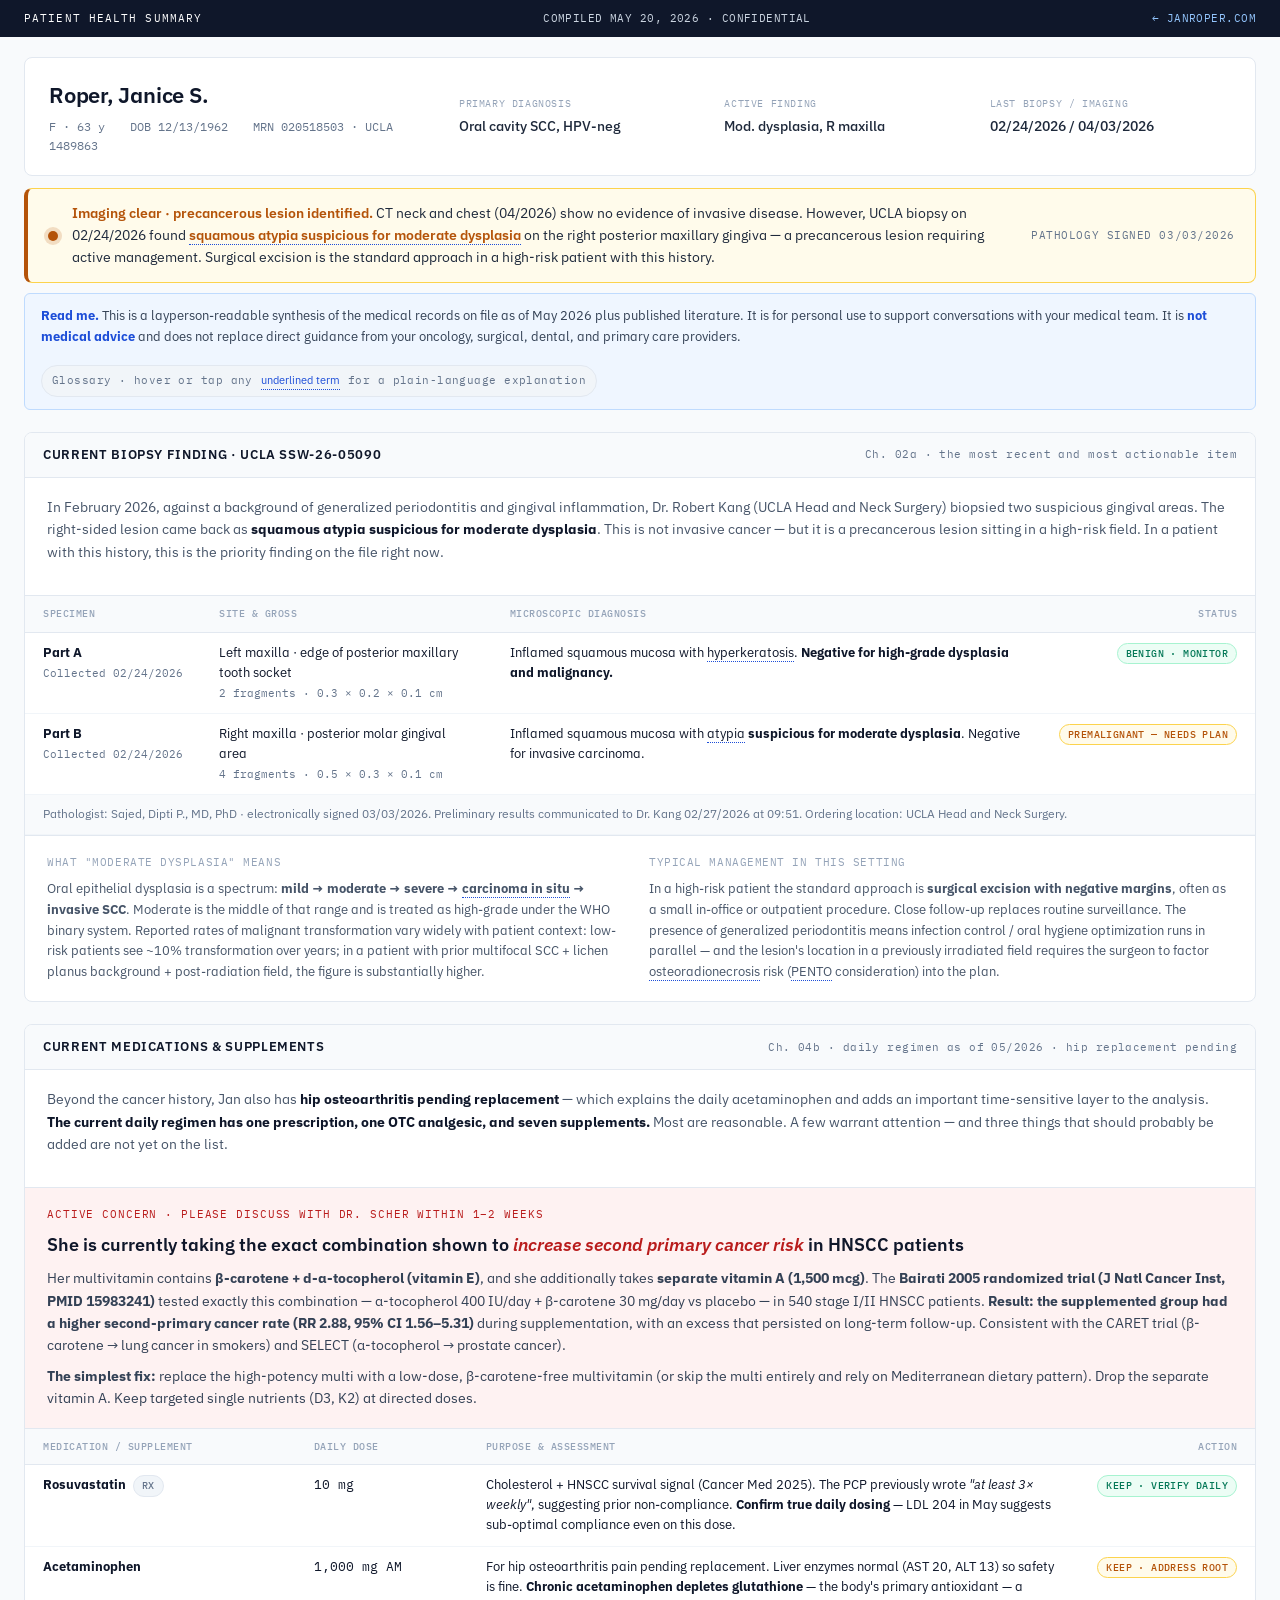
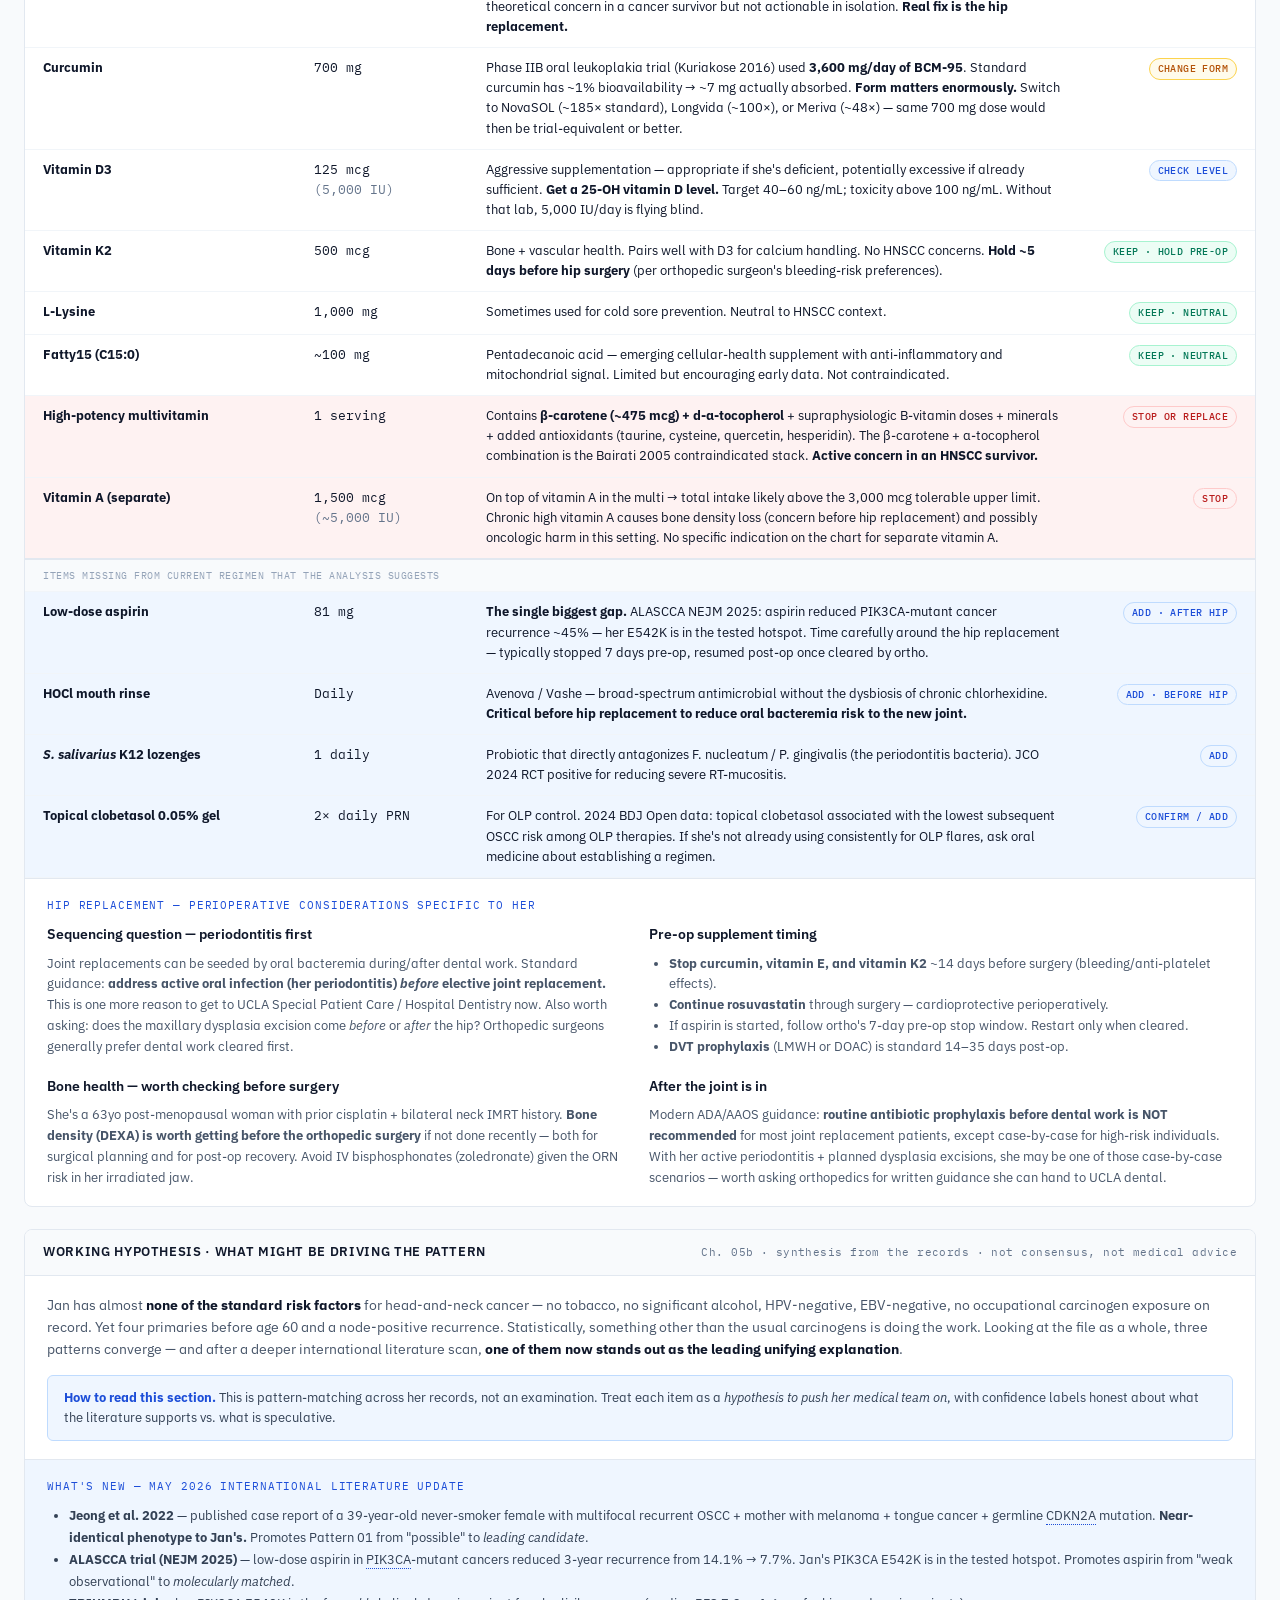
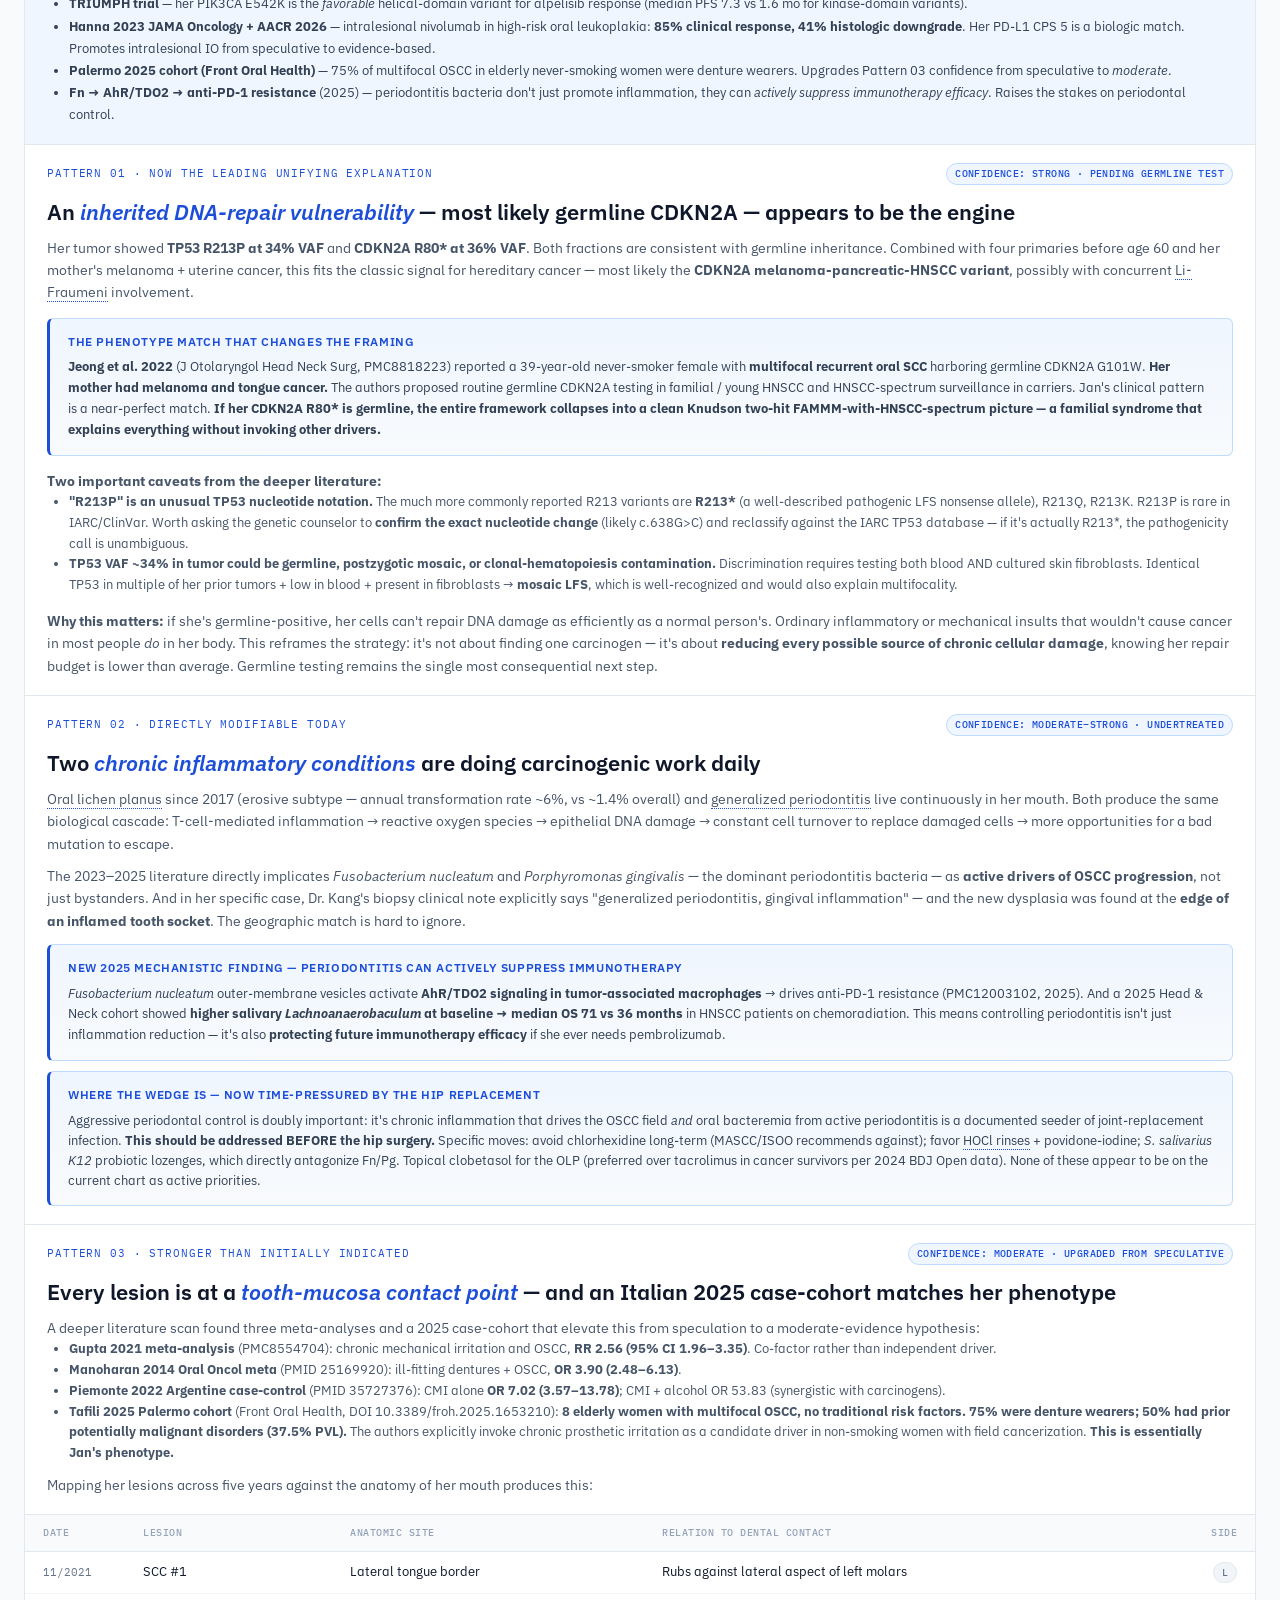
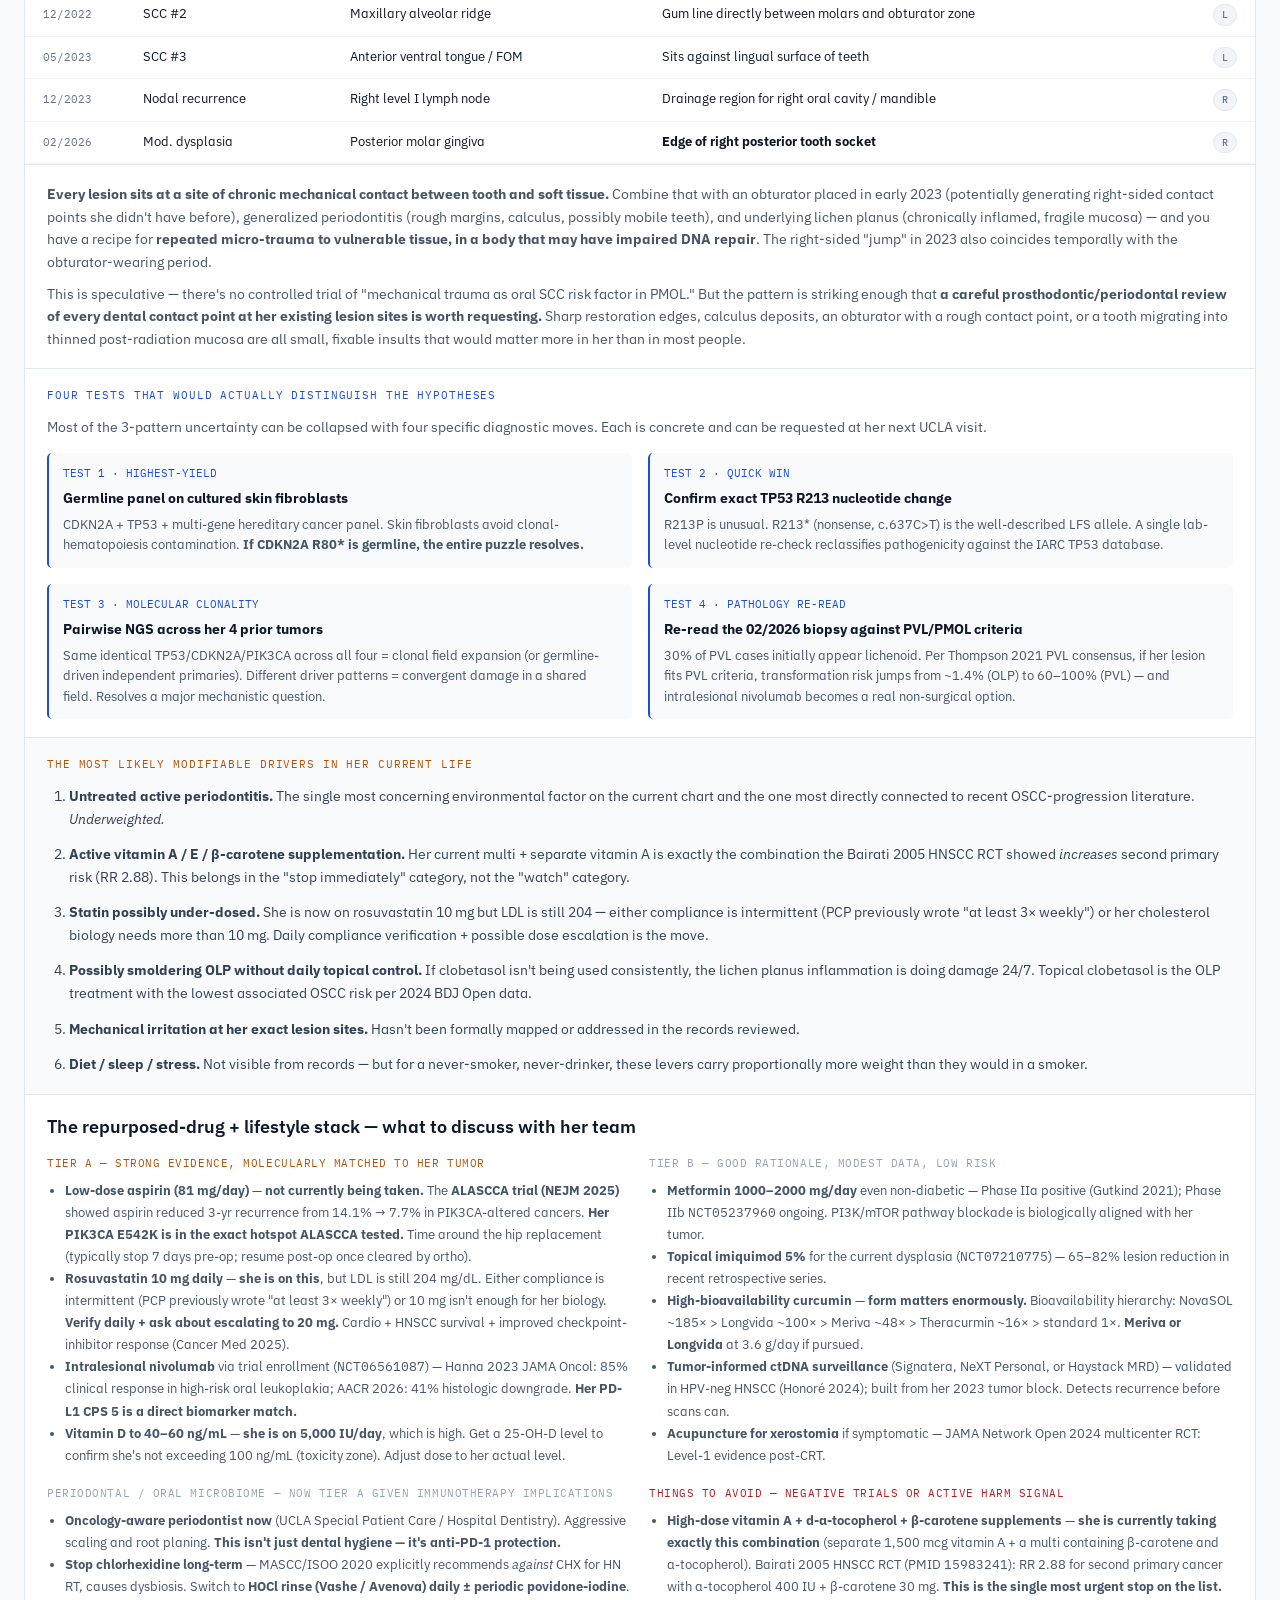
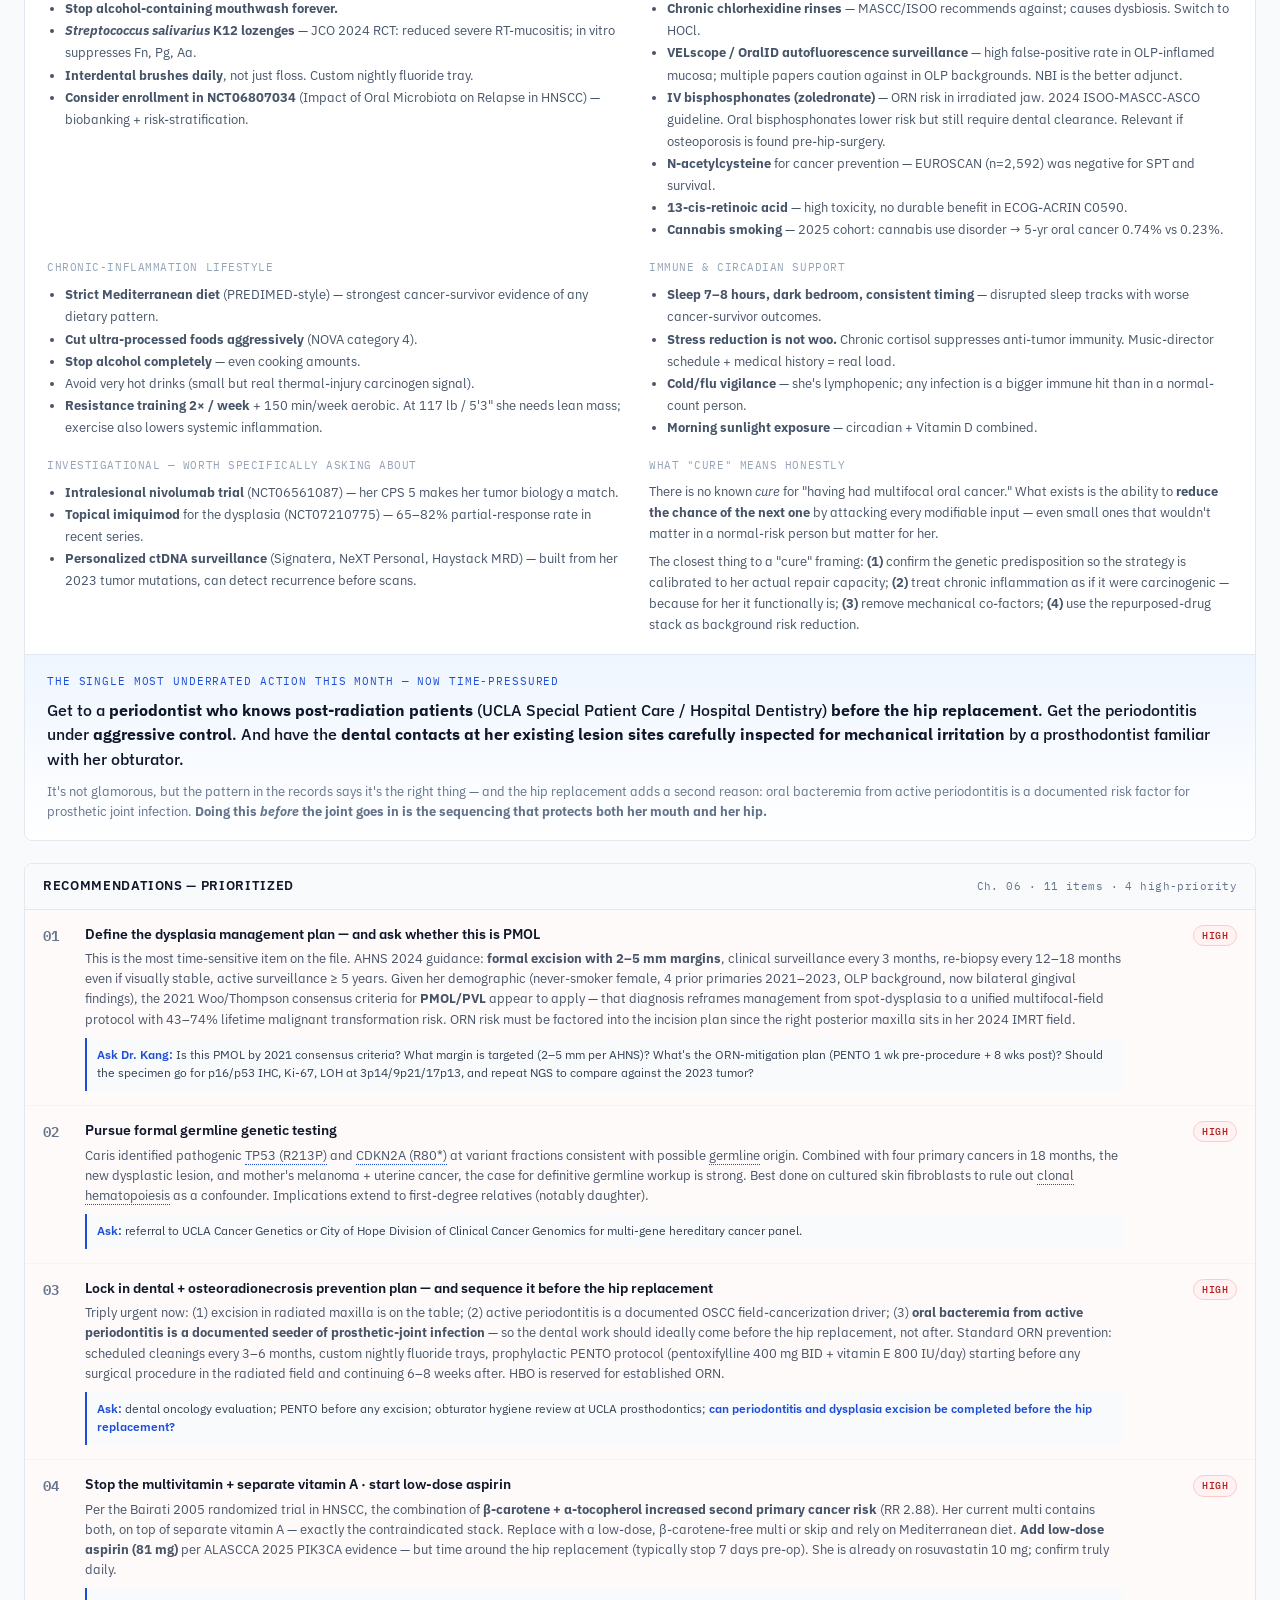
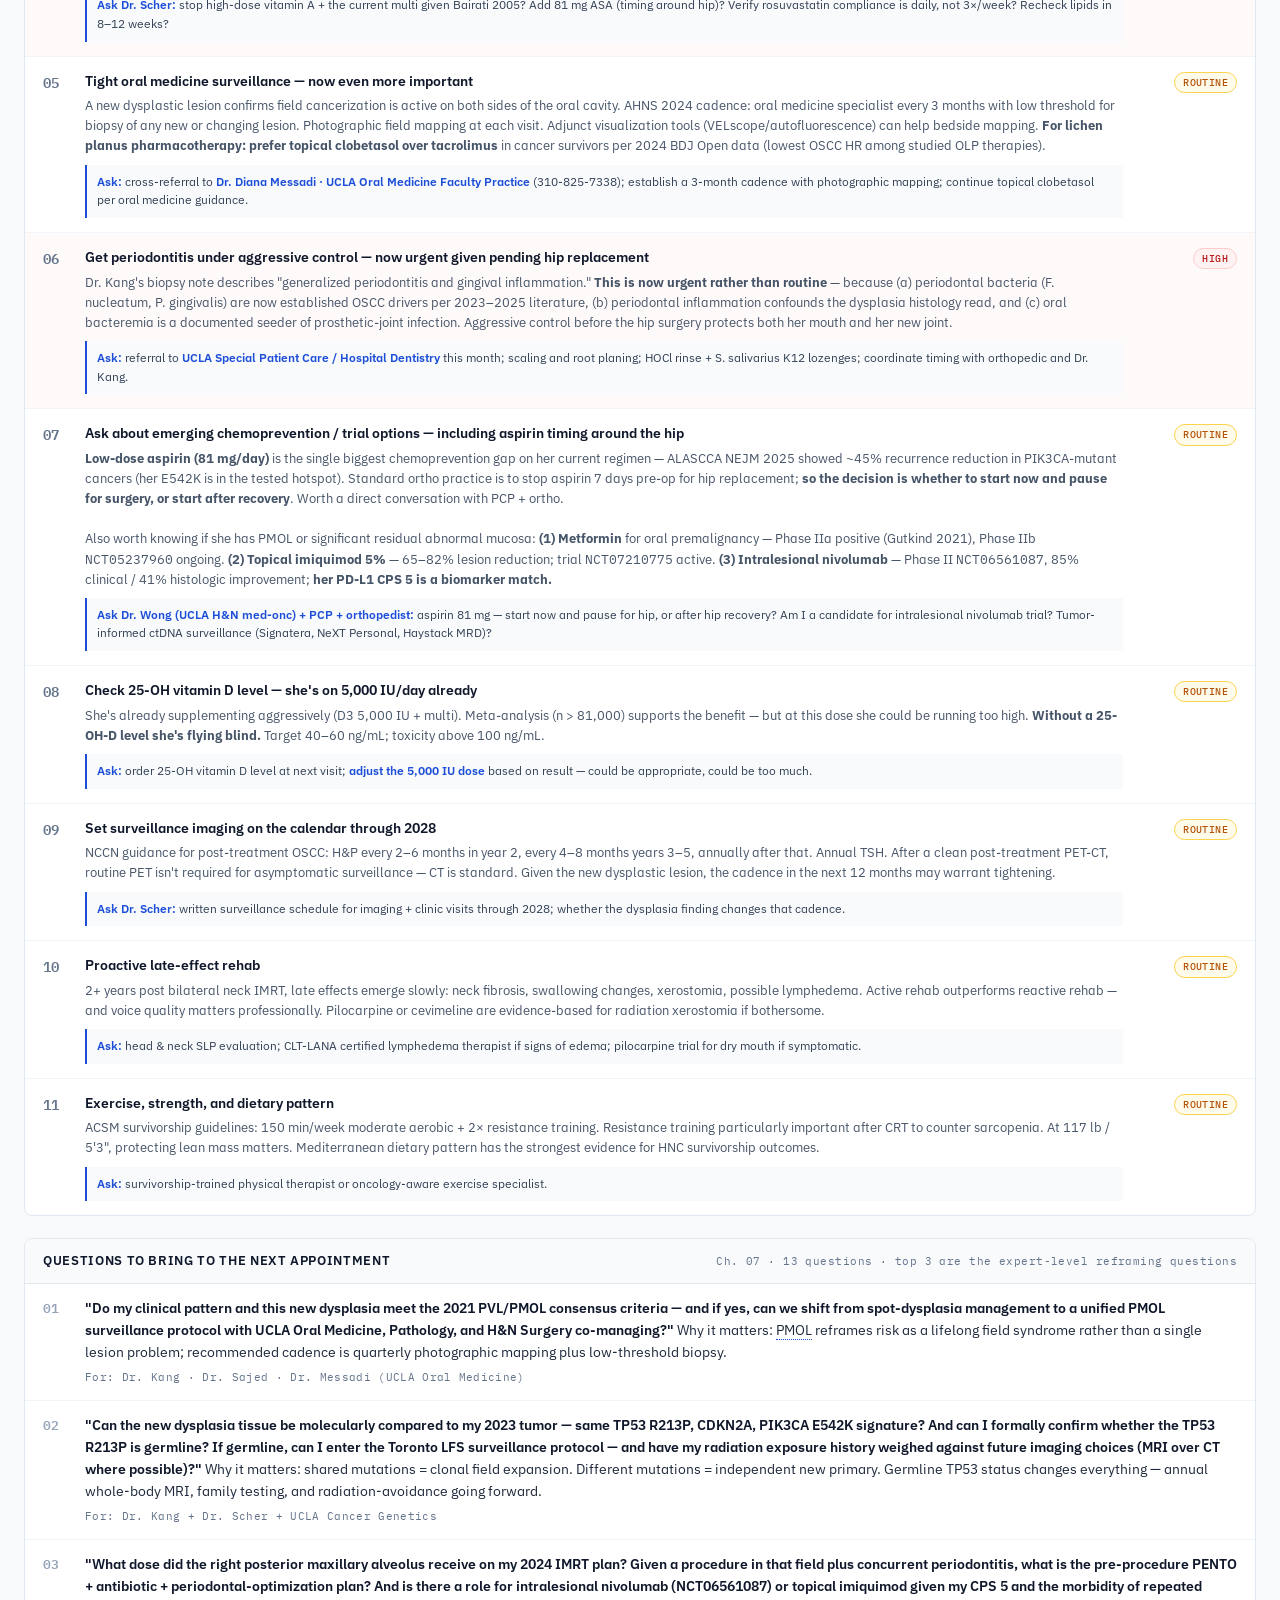
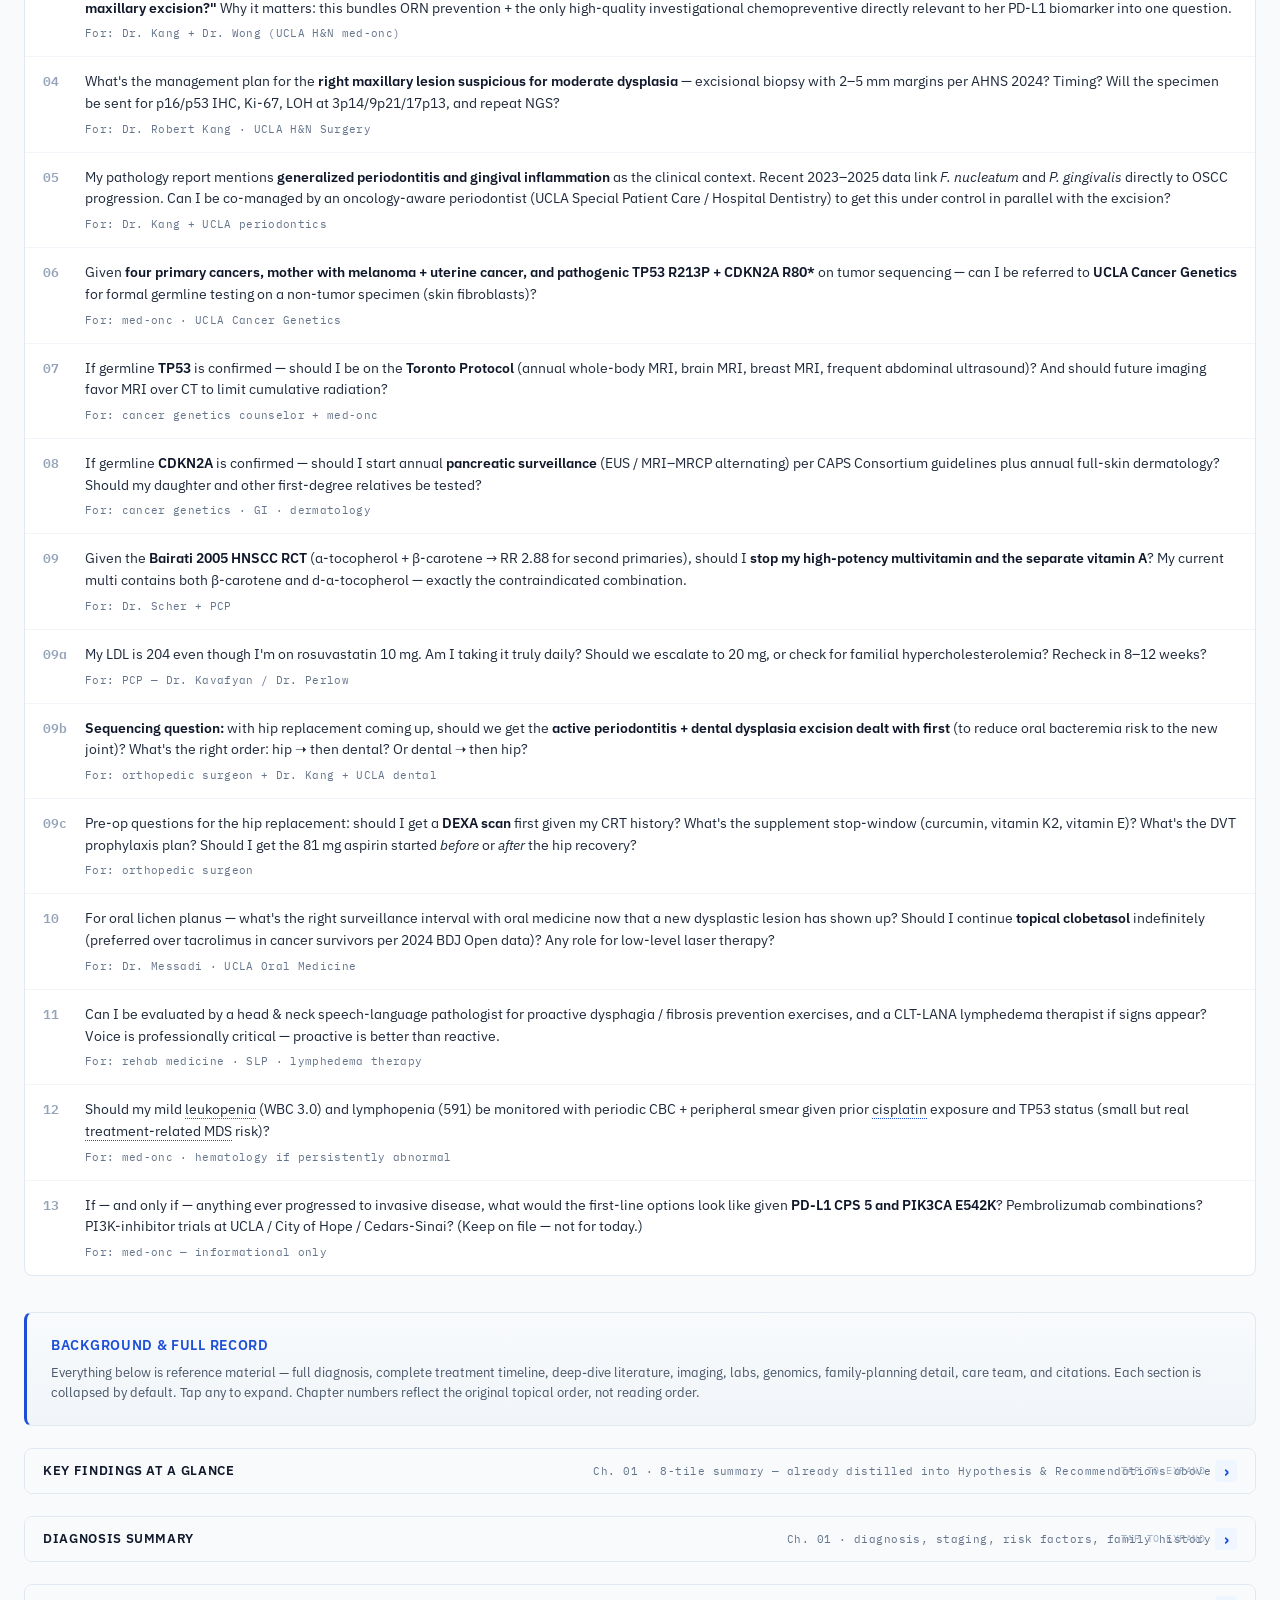
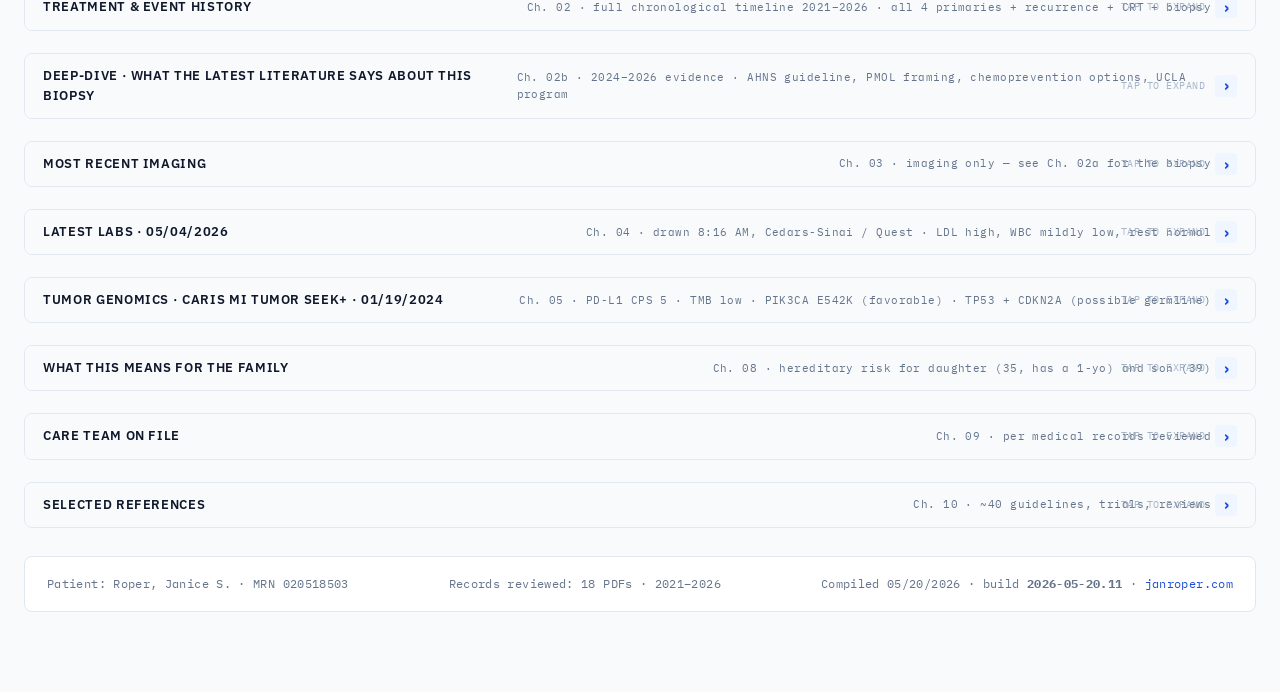
==== commit ce374a2a: "Refresh stale wording across hypothesis & recommendations After adding the medications + hip context" ====
--- a/cancer/index.html
+++ b/cancer/index.html
@@ -9,12 +9,12 @@
 <meta http-equiv="Cache-Control" content="no-cache, no-store, must-revalidate, max-age=0">
 <meta http-equiv="Pragma" content="no-cache">
 <meta http-equiv="Expires" content="0">
-<meta name="build-version" content="2026-05-20.10">
+<meta name="build-version" content="2026-05-20.11">
 <link rel="icon" href="data:,">
 <link rel="preconnect" href="https://fonts.googleapis.com">
 <link rel="preconnect" href="https://fonts.gstatic.com" crossorigin>
 <link href="https://fonts.googleapis.com/css2?family=IBM+Plex+Sans:wght@300;400;500;600;700&family=IBM+Plex+Mono:wght@300;400;500;600&display=swap" rel="stylesheet">
-<link rel="stylesheet" href="cancer.css?v=2026-05-20.10">
+<link rel="stylesheet" href="cancer.css?v=2026-05-20.11">
 <script>
 // Light-touch cache-buster: if the page came from cache and the user hits reload,
 // force a fresh fetch of the HTML by appending a timestamp once per session.
@@ -372,8 +372,8 @@
         <p style="font-size: 13px; color: var(--ink-3); line-height: 1.6;"><em>Fusobacterium nucleatum</em> outer-membrane vesicles activate <strong>AhR/TDO2 signaling in tumor-associated macrophages</strong> → drives anti-PD-1 resistance (PMC12003102, 2025). And a 2025 Head & Neck cohort showed <strong>higher salivary <em>Lachnoanaerobaculum</em> at baseline → median OS 71 vs 36 months</strong> in HNSCC patients on chemoradiation. This means controlling periodontitis isn't just inflammation reduction — it's also <strong>protecting future immunotherapy efficacy</strong> if she ever needs pembrolizumab.</p>
       </div>
       <div class="deep" style="margin-top: 10px;">
-        <h5>Where the wedge is</h5>
-        Aggressive periodontal control (avoid chlorhexidine long-term — MASCC/ISOO recommends against; favor <span class="term" data-tip="Hypochlorous acid — a gentle, broad-spectrum antimicrobial mouth rinse (brands: Vashe, Avenova). Preferred over chlorhexidine in oncology dentistry because it doesn't disrupt the microbiome or stain teeth.">HOCl rinses</span> + povidone-iodine; consider <em>S. salivarius K12</em> probiotic lozenges, which directly antagonize Fn/Pg). Topical clobetasol for the OLP (preferred over tacrolimus in cancer survivors per 2024 BDJ Open data). None of these appear to be on the current chart as active priorities.
+        <h5>Where the wedge is — now time-pressured by the hip replacement</h5>
+        Aggressive periodontal control is doubly important: it's chronic inflammation that drives the OSCC field <em>and</em> oral bacteremia from active periodontitis is a documented seeder of joint-replacement infection. <strong>This should be addressed BEFORE the hip surgery.</strong> Specific moves: avoid chlorhexidine long-term (MASCC/ISOO recommends against); favor <span class="term" data-tip="Hypochlorous acid — a gentle, broad-spectrum antimicrobial mouth rinse (brands: Vashe, Avenova). Preferred over chlorhexidine in oncology dentistry because it doesn't disrupt the microbiome or stain teeth.">HOCl rinses</span> + povidone-iodine; <em>S. salivarius K12</em> probiotic lozenges, which directly antagonize Fn/Pg. Topical clobetasol for the OLP (preferred over tacrolimus in cancer survivors per 2024 BDJ Open data). None of these appear to be on the current chart as active priorities.
       </div>
     </div>
 
@@ -499,10 +499,10 @@
         <div>
           <div style="font-family: var(--mono); font-size: 11px; text-transform: uppercase; color: var(--copper, #b45309); letter-spacing: 0.05em; margin-bottom: 8px;">Tier A — strong evidence, molecularly matched to her tumor</div>
           <ul style="font-size: 13px; color: var(--text); padding-left: 18px; line-height: 1.7;">
-            <li><strong>Low-dose aspirin (81–100 mg/day)</strong> — <strong>upgraded</strong>. The <strong>ALASCCA trial (NEJM 2025)</strong> showed aspirin reduced 3-yr recurrence from 14.1% → 7.7% in PIK3CA-altered cancers. <strong>Her PIK3CA E542K is in the exact hotspot ALASCCA tested.</strong> Strongest molecular rationale of any oral chemoprevention agent for her specifically.</li>
-            <li><strong>Statin daily</strong> — cardio + HNSCC survival + improved checkpoint-inhibitor response (Cancer Med 2025). Atorvastatin or rosuvastatin. LDL 204 makes this urgent on cardiac grounds alone.</li>
-            <li><strong>Intralesional nivolumab</strong> via trial enrollment (<span class="mono">NCT06561087</span>) — Hanna 2023 JAMA Oncol: 85% clinical response in high-risk oral leukoplakia; AACR 2026: 41% histologic downgrade. <strong>Her PD-L1 CPS 5 is a direct biomarker match.</strong> Avoid systemic IO toxicity in someone with OLP autoimmunity.</li>
-            <li><strong>Vitamin D to 40–60 ng/mL</strong> — meta-analyses: ~30% lower HNC incidence + improved survival. Cheap, safe. Test 25-OH-D, supplement with cholecalciferol per result.</li>
+            <li><strong>Low-dose aspirin (81 mg/day)</strong> — <strong>not currently being taken.</strong> The <strong>ALASCCA trial (NEJM 2025)</strong> showed aspirin reduced 3-yr recurrence from 14.1% → 7.7% in PIK3CA-altered cancers. <strong>Her PIK3CA E542K is in the exact hotspot ALASCCA tested.</strong> Time around the hip replacement (typically stop 7 days pre-op; resume post-op once cleared by ortho).</li>
+            <li><strong>Rosuvastatin 10 mg daily</strong> — <strong>she is on this</strong>, but LDL is still 204 mg/dL. Either compliance is intermittent (PCP previously wrote "at least 3× weekly") or 10 mg isn't enough for her biology. <strong>Verify daily + ask about escalating to 20 mg.</strong> Cardio + HNSCC survival + improved checkpoint-inhibitor response (Cancer Med 2025).</li>
+            <li><strong>Intralesional nivolumab</strong> via trial enrollment (<span class="mono">NCT06561087</span>) — Hanna 2023 JAMA Oncol: 85% clinical response in high-risk oral leukoplakia; AACR 2026: 41% histologic downgrade. <strong>Her PD-L1 CPS 5 is a direct biomarker match.</strong></li>
+            <li><strong>Vitamin D to 40–60 ng/mL</strong> — <strong>she is on 5,000 IU/day</strong>, which is high. Get a 25-OH-D level to confirm she's not exceeding 100 ng/mL (toxicity zone). Adjust dose to her actual level.</li>
           </ul>
         </div>
         <div>
@@ -532,10 +532,10 @@
         <div>
           <div style="font-family: var(--mono); font-size: 11px; text-transform: uppercase; color: var(--flag); letter-spacing: 0.05em; margin-bottom: 8px;">Things to avoid — negative trials or active harm signal</div>
           <ul style="font-size: 13px; color: var(--text); padding-left: 18px; line-height: 1.7;">
-            <li><strong>Chronic chlorhexidine rinses</strong> — see above.</li>
+            <li><strong>High-dose vitamin A + d-α-tocopherol + β-carotene supplements</strong> — <strong>she is currently taking exactly this combination</strong> (separate 1,500 mcg vitamin A + a multi containing β-carotene and α-tocopherol). Bairati 2005 HNSCC RCT (PMID 15983241): RR 2.88 for second primary cancer with α-tocopherol 400 IU + β-carotene 30 mg. <strong>This is the single most urgent stop on the list.</strong></li>
+            <li><strong>Chronic chlorhexidine rinses</strong> — MASCC/ISOO recommends against; causes dysbiosis. Switch to HOCl.</li>
             <li><strong>VELscope / OralID autofluorescence surveillance</strong> — high false-positive rate in OLP-inflamed mucosa; multiple papers caution against in OLP backgrounds. NBI is the better adjunct.</li>
-            <li><strong>IV bisphosphonates (zoledronate)</strong> — ORN risk in irradiated jaw. 2024 ISOO-MASCC-ASCO guideline. Oral bisphosphonates lower risk but still require dental clearance.</li>
-            <li><strong>High-dose vitamin E + β-carotene supplements</strong> — SELECT trial + Bairati HNSCC trial showed increased second-primary risk in some subgroups. Maintain dietary repletion only.</li>
+            <li><strong>IV bisphosphonates (zoledronate)</strong> — ORN risk in irradiated jaw. 2024 ISOO-MASCC-ASCO guideline. Oral bisphosphonates lower risk but still require dental clearance. Relevant if osteoporosis is found pre-hip-surgery.</li>
             <li><strong>N-acetylcysteine</strong> for cancer prevention — EUROSCAN (n=2,592) was negative for SPT and survival.</li>
             <li><strong>13-cis-retinoic acid</strong> — high toxicity, no durable benefit in ECOG-ACRIN C0590.</li>
             <li><strong>Cannabis smoking</strong> — 2025 cohort: cannabis use disorder → 5-yr oral cancer 0.74% vs 0.23%.</li>
@@ -584,11 +584,11 @@
 
     <!-- The single most underrated action -->
     <div class="section-body" style="border-top: 1px solid var(--line); background: linear-gradient(180deg, var(--info-bg), var(--bg));">
-      <div style="font-family: var(--mono); font-size: 11px; text-transform: uppercase; color: var(--info); letter-spacing: 0.08em; margin-bottom: 8px;">The single most underrated action this month</div>
+      <div style="font-family: var(--mono); font-size: 11px; text-transform: uppercase; color: var(--info); letter-spacing: 0.08em; margin-bottom: 8px;">The single most underrated action this month — now time-pressured</div>
       <p style="font-size: 16px; color: var(--ink); line-height: 1.55; font-weight: 500;">
-        Get to a <strong>periodontist who knows post-radiation patients</strong> (UCLA Special Patient Care / Hospital Dentistry). Get the periodontitis under <strong>aggressive control</strong>. And have the <strong>dental contacts at her existing lesion sites carefully inspected for mechanical irritation</strong> by a prosthodontist familiar with her obturator.
+        Get to a <strong>periodontist who knows post-radiation patients</strong> (UCLA Special Patient Care / Hospital Dentistry) <strong>before the hip replacement</strong>. Get the periodontitis under <strong>aggressive control</strong>. And have the <strong>dental contacts at her existing lesion sites carefully inspected for mechanical irritation</strong> by a prosthodontist familiar with her obturator.
       </p>
-      <p style="font-size: 13px; color: var(--text-soft); margin-top: 10px; line-height: 1.55;">It's not glamorous, but the pattern in the records says it's the right thing. None of the standard surveillance, genetic testing, or chemoprevention recommendations make the active periodontitis safer to ignore.</p>
+      <p style="font-size: 13px; color: var(--text-soft); margin-top: 10px; line-height: 1.55;">It's not glamorous, but the pattern in the records says it's the right thing — and the hip replacement adds a second reason: oral bacteremia from active periodontitis is a documented risk factor for prosthetic joint infection. <strong>Doing this <em>before</em> the joint goes in is the sequencing that protects both her mouth and her hip.</strong></p>
     </div>
   </section>
 
@@ -621,9 +621,9 @@
         <div class="rec high">
           <div class="rec-num">03</div>
           <div>
-            <div class="rec-title">Lock in dental + osteoradionecrosis prevention plan</div>
-            <div class="rec-detail">Especially urgent now that excision in radiated maxilla is on the table. Standard prevention: scheduled cleanings every 3–6 months, custom nightly fluoride trays, periodontitis control, and prophylactic PENTO protocol (pentoxifylline 400 mg BID + vitamin E 800 IU/day) starting before any surgical procedure in the radiated field and continuing 6–8 weeks after. HBO is reserved for established ORN.</div>
-            <div class="rec-ask"><strong>Ask:</strong> dental oncology evaluation; PENTO protocol started before any excision; obturator hygiene review at UCLA prosthodontics; periodontitis control plan.</div>
+            <div class="rec-title">Lock in dental + osteoradionecrosis prevention plan — and sequence it before the hip replacement</div>
+            <div class="rec-detail">Triply urgent now: (1) excision in radiated maxilla is on the table; (2) active periodontitis is a documented OSCC field-cancerization driver; (3) <strong>oral bacteremia from active periodontitis is a documented seeder of prosthetic-joint infection</strong> — so the dental work should ideally come before the hip replacement, not after. Standard ORN prevention: scheduled cleanings every 3–6 months, custom nightly fluoride trays, prophylactic PENTO protocol (pentoxifylline 400 mg BID + vitamin E 800 IU/day) starting before any surgical procedure in the radiated field and continuing 6–8 weeks after. HBO is reserved for established ORN.</div>
+            <div class="rec-ask"><strong>Ask:</strong> dental oncology evaluation; PENTO before any excision; obturator hygiene review at UCLA prosthodontics; <strong>can periodontitis and dysplasia excision be completed before the hip replacement?</strong></div>
           </div>
           <div class="rec-priority"><span class="badge flag">High</span></div>
         </div>
@@ -645,30 +645,30 @@
           </div>
           <div class="rec-priority"><span class="badge warn">Routine</span></div>
         </div>
-        <div class="rec">
+        <div class="rec high">
           <div class="rec-num">06</div>
           <div>
-            <div class="rec-title">Get periodontitis under aggressive control</div>
-            <div class="rec-detail">Dr. Kang's biopsy note describes "generalized periodontitis and gingival inflammation." Recent 2023–2025 literature increasingly identifies <em>F. nucleatum</em> and <em>P. gingivalis</em> (the main periodontitis bacteria) as <strong>active drivers of oral SCC progression</strong>, not just bystanders. Active inflammation can also confound the histology read (atypia from inflammation vs from dysplasia). Aggressive periodontal control before excision improves both diagnostic clarity and theoretically reduces cancer-promoting microbial activity.</div>
-            <div class="rec-ask"><strong>Ask:</strong> referral to <strong>UCLA Special Patient Care / Hospital Dentistry</strong> or an oncology-aware periodontist; scaling and root planing; avoid alcohol-containing mouthwashes long-term.</div>
-          </div>
-          <div class="rec-priority"><span class="badge warn">Routine</span></div>
+            <div class="rec-title">Get periodontitis under aggressive control — now urgent given pending hip replacement</div>
+            <div class="rec-detail">Dr. Kang's biopsy note describes "generalized periodontitis and gingival inflammation." <strong>This is now urgent rather than routine</strong> — because (a) periodontal bacteria (F. nucleatum, P. gingivalis) are now established OSCC drivers per 2023–2025 literature, (b) periodontal inflammation confounds the dysplasia histology read, and (c) oral bacteremia is a documented seeder of prosthetic-joint infection. Aggressive control before the hip surgery protects both her mouth and her new joint.</div>
+            <div class="rec-ask"><strong>Ask:</strong> referral to <strong>UCLA Special Patient Care / Hospital Dentistry</strong> this month; scaling and root planing; HOCl rinse + S. salivarius K12 lozenges; coordinate timing with orthopedic and Dr. Kang.</div>
+          </div>
+          <div class="rec-priority"><span class="badge flag">High</span></div>
         </div>
         <div class="rec">
           <div class="rec-num">07</div>
           <div>
-            <div class="rec-title">Ask about emerging chemoprevention / trial options</div>
-            <div class="rec-detail">If she does have PMOL or significant residual abnormal mucosa after excision, three options are worth knowing about: <strong>(1) Metformin</strong> for oral premalignancy — Phase IIa positive (Gutkind 2021), Phase IIb <span class="mono">NCT05237960</span> ongoing, well tolerated. <strong>(2) Topical imiquimod 5%</strong> — 65–82% lesion reduction in recent retrospective data; trial <span class="mono">NCT07210775</span> active. <strong>(3) Intralesional nivolumab</strong> — Phase II <span class="mono">NCT06561087</span> in high-risk OPL, 85% clinical / 41% histologic improvement; <strong>her PD-L1 CPS 5 makes her biology a match.</strong> None FDA-approved for this indication as monotherapy — all adjuncts or trial options.</div>
-            <div class="rec-ask"><strong>Ask Dr. Wong (UCLA H&N med-onc):</strong> Am I a candidate for any of these trials? Specifically the intralesional nivolumab trial given my CPS 5? Also: am I a candidate for tumor-informed ctDNA surveillance (Signatera, NeXT Personal, Haystack MRD)?</div>
+            <div class="rec-title">Ask about emerging chemoprevention / trial options — including aspirin timing around the hip</div>
+            <div class="rec-detail"><strong>Low-dose aspirin (81 mg/day)</strong> is the single biggest chemoprevention gap on her current regimen — ALASCCA NEJM 2025 showed ~45% recurrence reduction in PIK3CA-mutant cancers (her E542K is in the tested hotspot). Standard ortho practice is to stop aspirin 7 days pre-op for hip replacement; <strong>so the decision is whether to start now and pause for surgery, or start after recovery</strong>. Worth a direct conversation with PCP + ortho.<br><br>Also worth knowing if she has PMOL or significant residual abnormal mucosa: <strong>(1) Metformin</strong> for oral premalignancy — Phase IIa positive (Gutkind 2021), Phase IIb <span class="mono">NCT05237960</span> ongoing. <strong>(2) Topical imiquimod 5%</strong> — 65–82% lesion reduction; trial <span class="mono">NCT07210775</span> active. <strong>(3) Intralesional nivolumab</strong> — Phase II <span class="mono">NCT06561087</span>, 85% clinical / 41% histologic improvement; <strong>her PD-L1 CPS 5 is a biomarker match.</strong></div>
+            <div class="rec-ask"><strong>Ask Dr. Wong (UCLA H&N med-onc) + PCP + orthopedist:</strong> aspirin 81 mg — start now and pause for hip, or after hip recovery? Am I a candidate for intralesional nivolumab trial? Tumor-informed ctDNA surveillance (Signatera, NeXT Personal, Haystack MRD)?</div>
           </div>
           <div class="rec-priority"><span class="badge warn">Routine</span></div>
         </div>
         <div class="rec">
           <div class="rec-num">08</div>
           <div>
-            <div class="rec-title">Check 25-OH vitamin D level and supplement if low</div>
-            <div class="rec-detail">Meta-analysis (n &gt; 81,000) links higher vitamin D status to lower HNC incidence and improved survival. Vitamin D also reduces radiation-related mucositis. Simple, inexpensive, low-risk intervention with population-level data.</div>
-            <div class="rec-ask"><strong>Ask:</strong> order 25-OH vitamin D level at next visit; target ≥ 30 ng/mL with cholecalciferol if below.</div>
+            <div class="rec-title">Check 25-OH vitamin D level — she's on 5,000 IU/day already</div>
+            <div class="rec-detail">She's already supplementing aggressively (D3 5,000 IU + multi). Meta-analysis (n &gt; 81,000) supports the benefit — but at this dose she could be running too high. <strong>Without a 25-OH-D level she's flying blind.</strong> Target 40–60 ng/mL; toxicity above 100 ng/mL.</div>
+            <div class="rec-ask"><strong>Ask:</strong> order 25-OH vitamin D level at next visit; <strong>adjust the 5,000 IU dose</strong> based on result — could be appropriate, could be too much.</div>
           </div>
           <div class="rec-priority"><span class="badge warn">Routine</span></div>
         </div>
@@ -910,7 +910,7 @@
         <dt>Initial N stage</dt><dd>pN0 left neck (0/55 nodes); pN2a right neck (1/37, ENE+, 1.3 cm)</dd>
         <dt>Initial M stage</dt><dd>M0 (no distant disease)</dd>
         <dt>Current lesion</dt><dd><strong>Right posterior maxilla — atypia suspicious for moderate dysplasia</strong> (UCLA SSW-26-05090, 02/24/2026). Left maxilla biopsy at same encounter: <span class="term" data-tip="Thickening of the outermost (keratin) layer of mucosa. Common, often inflammatory, and not itself precancerous — but in a high-risk patient warrants follow-up.">hyperkeratosis</span> only, negative for dysplasia/malignancy.</dd>
-        <dt>Background</dt><dd>Oral <span class="term" data-tip="A chronic immune-mediated inflammation of the mouth lining causing white lacy patches and sometimes painful erosions. About 1–2% transforms to oral cancer over years.">lichen planus</span> (since 2017) · history of oral dysplasia · generalized <span class="term" data-tip="Inflammation and destruction of the gums and the bone supporting teeth. Recent data links the bacteria responsible (F. nucleatum, P. gingivalis) directly to oral cancer progression.">periodontitis</span> · hyperlipidemia</dd>
+        <dt>Background</dt><dd>Oral <span class="term" data-tip="A chronic immune-mediated inflammation of the mouth lining causing white lacy patches and sometimes painful erosions. About 1–2% transforms to oral cancer over years.">lichen planus</span> (since 2017) · history of oral dysplasia · generalized <span class="term" data-tip="Inflammation and destruction of the gums and the bone supporting teeth. Recent data links the bacteria responsible (F. nucleatum, P. gingivalis) directly to oral cancer progression.">periodontitis</span> · hyperlipidemia (on rosuvastatin) · <strong>hip osteoarthritis — replacement pending</strong></dd>
         <dt>Risk factors</dt><dd>Never smoker · no significant alcohol · no HPV — atypical demographic for HNSCC</dd>
         <dt>Family history</dt><dd>Mother: melanoma + uterine cancer + cervical precancer (TAH 30s)</dd>
       </dl>
@@ -1863,7 +1863,7 @@
   <div class="footer-note">
     <span>Patient: Roper, Janice S. · MRN 020518503</span>
     <span>Records reviewed: 18 PDFs · 2021–2026</span>
-    <span>Compiled 05/20/2026 · build <strong>2026-05-20.10</strong> · <a href="../index.html">janroper.com</a></span>
+    <span>Compiled 05/20/2026 · build <strong>2026-05-20.11</strong> · <a href="../index.html">janroper.com</a></span>
   </div>
 
 </main>
